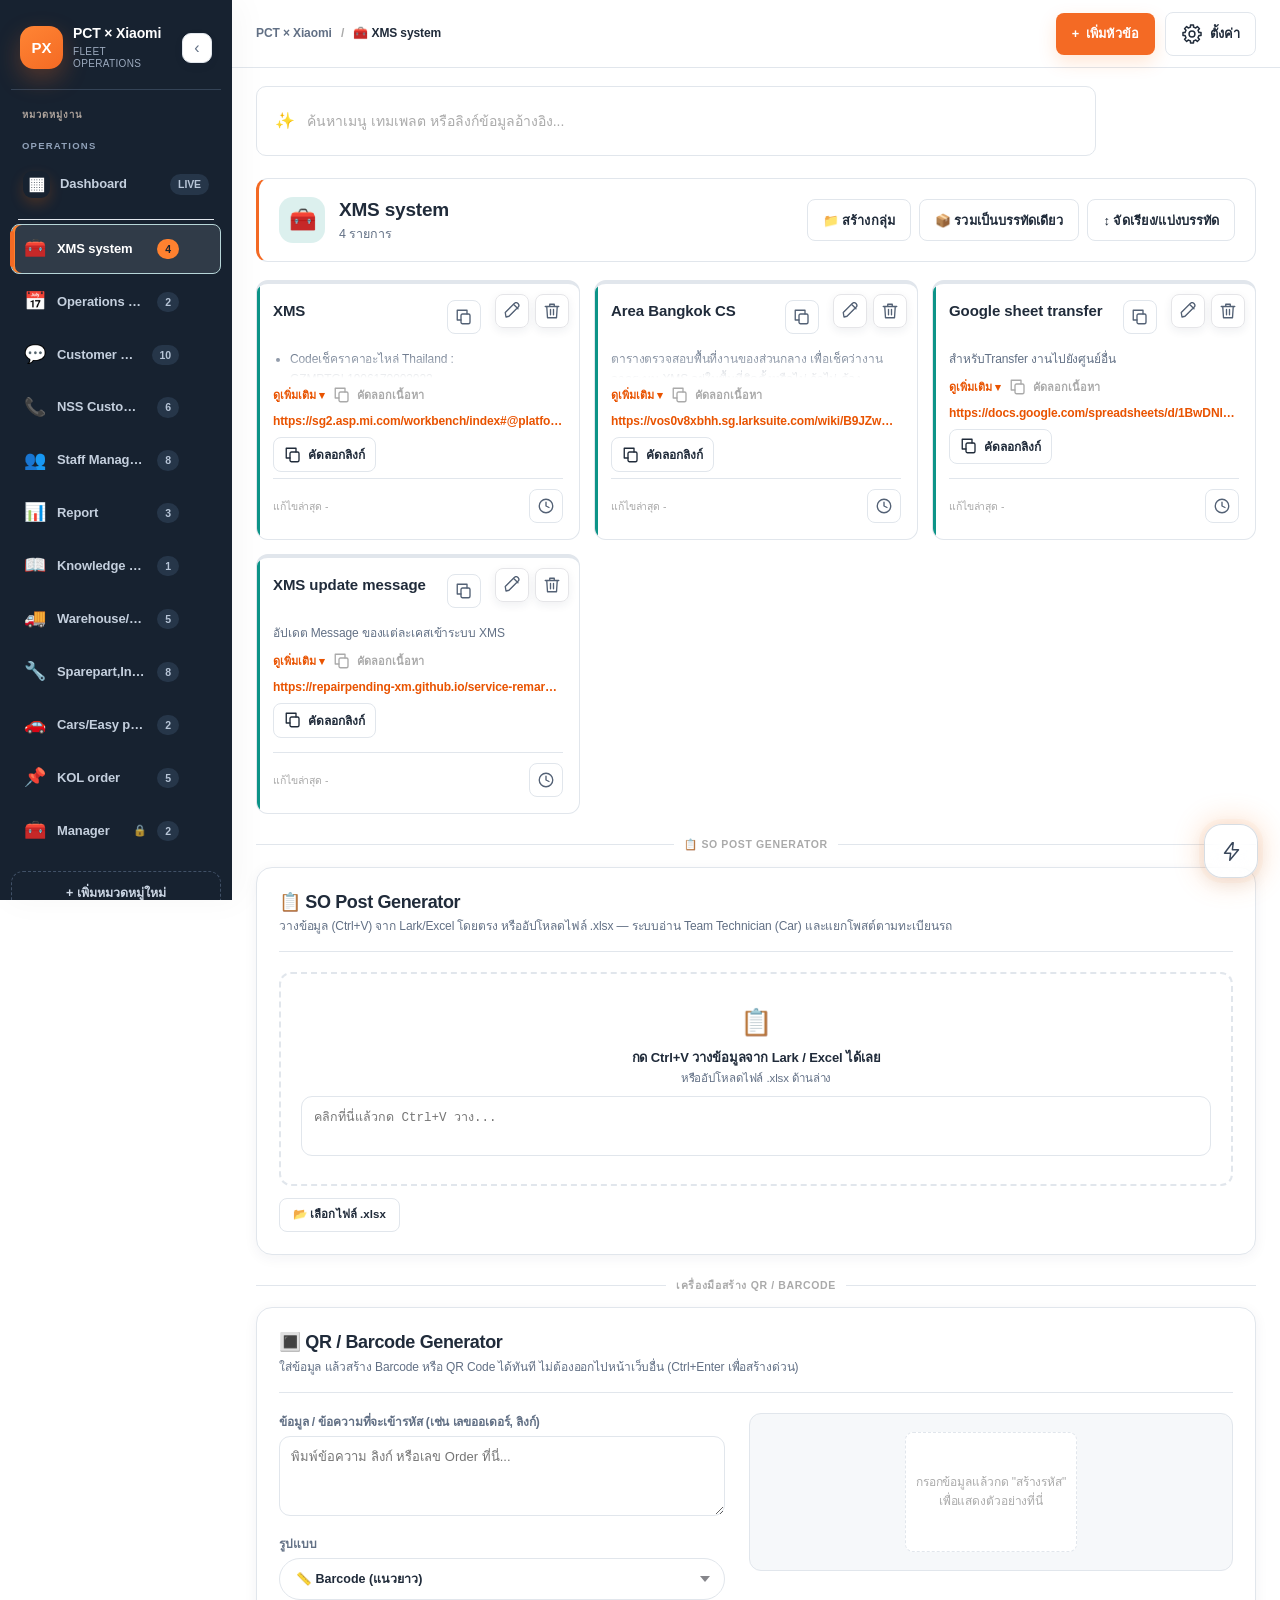
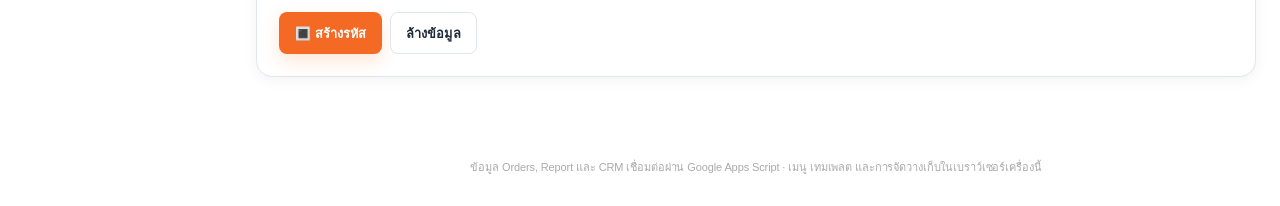
==== index.html @ 9c540cc5 "Reduce Appointment Area map preview size" ====
<!DOCTYPE html>
<html lang="th">
<head>
<meta charset="UTF-8">
<meta name="viewport" content="width=device-width, initial-scale=1.0, viewport-fit=cover">
<title>PCT x Xiaomi Fleet Operations Hub</title>
<link rel="stylesheet" href="data/quick-access.css?v=20261005">
<link rel="stylesheet" href="data/catalog-groups-capacity.css?v=20261012a">
<!-- ===== PWA / Mobile App ===== -->
<meta name="theme-color" content="#FF6900">
<meta name="mobile-web-app-capable" content="yes">
<meta name="apple-mobile-web-app-capable" content="yes">
<meta name="apple-mobile-web-app-status-bar-style" content="black-translucent">
<meta name="apple-mobile-web-app-title" content="PCT Hub">
<link rel="apple-touch-icon" href="data:image/svg+xml,%3Csvg xmlns='http://www.w3.org/2000/svg' viewBox='0 0 180 180'%3E%3Crect width='180' height='180' rx='40' fill='%23FF6900'/%3E%3Ctext x='90' y='118' font-family='Arial,sans-serif' font-size='72' font-weight='800' fill='%23fff' text-anchor='middle'%3EPCT%3C/text%3E%3C/svg%3E">
<link rel="icon" href="data:image/svg+xml,%3Csvg xmlns='http://www.w3.org/2000/svg' viewBox='0 0 64 64'%3E%3Crect width='64' height='64' rx='14' fill='%23FF6900'/%3E%3Ctext x='32' y='42' font-family='Arial,sans-serif' font-size='24' font-weight='800' fill='%23fff' text-anchor='middle'%3EP%3C/text%3E%3C/svg%3E">
<link rel="manifest" href='data:application/manifest+json,{"name":"PCT x Xiaomi Fleet Operations Hub","short_name":"PCT Hub","display":"standalone","start_url":".","background_color":"%23F6F7F9","theme_color":"%23FF6900","icons":[{"src":"data:image/svg+xml,%253Csvg xmlns=%2527http://www.w3.org/2000/svg%2527 viewBox=%25270 0 512 512%2527%253E%253Crect width=%2527512%2527 height=%2527512%2527 rx=%2527110%2527 fill=%2527%2523FF6900%2527/%253E%253Ctext x=%2527256%2527 y=%2527330%2527 font-family=%2527Arial,sans-serif%2527 font-size=%2527200%2527 font-weight=%2527800%2527 fill=%2527%2523fff%2527 text-anchor=%2527middle%2527%253EPCT%253C/text%253E%253C/svg%253E","sizes":"512x512","type":"image/svg+xml","purpose":"any"}]}'>
<!-- Excel parser is loaded only when an Excel file is selected. -->
<style>:root{--bg:#F6F7F9;--panel:#ffffff;--panel2:#F1F2F4;--line:#E5E6EA;--text:#1D1D1F;--muted:#86868B;--muted2:#B0B0B5;--orange:#FF6900;--orange-dark:#E85E00;--orange-tint:#FFF1E6;--navy:#1f2a44}*{box-sizing:border-box}body{margin:0;font-family:-apple-system,"Segoe UI","PingFang SC","Helvetica Neue",Arial,sans-serif;background:var(--bg);color:var(--text)}.app{display:flex;min-height:100vh}.sidebar{width:256px;flex:0 0 256px;background:#fff;border-right:1px solid var(--line);position:fixed;top:0;left:0;height:100vh;overflow-y:auto;padding:20px 14px;z-index:90;transition:left .2s}.sidebar-brand{display:flex;align-items:center;gap:10px;padding:6px 8px 18px;border-bottom:1px solid var(--line);margin-bottom:14px}.sidebar-brand .logo{width:38px;height:38px;border-radius:10px;background:var(--orange);color:#fff;display:flex;align-items:center;justify-content:center;font-weight:800;font-size:15px;flex:0 0 auto}.sidebar-brand .txt{font-weight:700;font-size:14.5px;line-height:1.25;letter-spacing:-.01em}.sidebar-brand .txt small{display:block;font-weight:500;font-size:10.5px;color:var(--muted);margin-top:1px}.sidebar-section-label{font-size:10.5px;font-weight:700;color:var(--muted2);text-transform:uppercase;letter-spacing:.05em;padding:6px 10px;margin-top:4px}.navitem{display:flex;align-items:center;gap:10px;padding:10px 10px;border-radius:10px;cursor:pointer;color:var(--muted);font-size:13.3px;font-weight:600;margin-bottom:2px;position:relative;user-select:none}.navitem .ic{font-size:15px;width:20px;text-align:center;flex:0 0 auto}.navitem .nm{flex:1;overflow:hidden;text-overflow:ellipsis;white-space:nowrap}.navitem .cnt{font-size:10.5px;font-weight:700;color:var(--muted2);background:var(--panel2);border-radius:999px;padding:1px 7px}.navitem:hover{background:var(--panel2)}.navitem.active{background:var(--tint,var(--orange-tint));color:var(--text)}.navitem.active::before{content:'';position:absolute;left:-4px;top:6px;bottom:6px;width:3px;border-radius:3px;background:var(--accent,var(--orange))}.navitem .editTab{opacity:0;width:20px;height:20px;border-radius:6px;display:flex;align-items:center;justify-content:center;font-size:10.5px;background:#fff;border:1px solid var(--line);color:var(--muted);flex:0 0 auto}.navitem:hover .editTab{opacity:1}.navitem{touch-action:pan-y}.navitem.dragging-active{box-shadow:0 10px 22px rgba(0,0,0,.18);background:#fff;cursor:grabbing;z-index:50;touch-action:none}.navitem.drop-above{box-shadow:inset 0 2px 0 0 var(--orange)}.navitem.drop-below{box-shadow:inset 0 -2px 0 0 var(--orange)}.sidebar-addtab{width:100%;margin-top:8px;border:1.5px dashed var(--line);background:transparent;color:var(--orange-dark);font-weight:700;font-size:12.5px;padding:10px;border-radius:10px;cursor:pointer}.sidebar-addtab:hover{border-color:var(--orange);background:var(--orange-tint)}.sidebar-overlay{display:none;position:fixed;inset:0;background:rgba(15,17,21,.45);z-index:85}.sidebar-overlay.show{display:block}.main-col{margin-left:256px;flex:1;min-width:0;display:flex;flex-direction:column}.topbar{background:#fff;border-bottom:1px solid var(--line);position:sticky;top:0;z-index:60;display:flex;align-items:center;gap:10px;padding:12px 24px}.hamburger{display:none;background:var(--panel2);border:1px solid var(--line);width:36px;height:36px;border-radius:10px;font-size:15px;cursor:pointer;color:var(--text);flex:0 0 auto}.breadcrumb{font-size:12.5px;color:var(--muted);font-weight:600;flex:1;min-width:0;overflow:hidden;text-overflow:ellipsis;white-space:nowrap}.breadcrumb b{color:var(--text)}.breadcrumb .sep{color:var(--muted2);margin:0 6px}.btn{cursor:pointer;border:none;border-radius:10px;padding:9px 16px;font-size:12.8px;font-weight:700;color:#fff;background:var(--orange);transition:.15s;white-space:nowrap}.btn:hover{background:var(--orange-dark)}.btn.secondary{background:#fff;color:var(--text);border:1px solid var(--line)}.btn.secondary:hover{background:var(--panel2)}.btn.ghost{background:transparent;color:var(--muted);border:1px solid var(--line)}.btn.small{padding:6px 11px;font-size:11.5px}.askbar-wrap{padding:18px 24px 6px}.askbar{max-width:760px;display:flex;align-items:center;gap:10px;background:#fff;border:1px solid var(--line);border-radius:14px;padding:13px 18px;box-shadow:0 2px 10px rgba(16,24,40,.05)}.askbar .ic{font-size:16px;color:var(--orange)}.askbar input{flex:1;border:none;outline:none;font-size:14px;color:var(--text);background:transparent}.askbar input::placeholder{color:var(--muted2)}.askbar .clearbtn{cursor:pointer;color:var(--muted2);font-size:13px;display:none}.askbar.has-text .clearbtn{display:block}main{padding:14px 24px 40px;max-width:1320px}.page-banner{background:var(--banner-bg,#fff);border:1px solid var(--line);border-radius:14px;padding:18px 20px;margin-bottom:18px;display:flex;align-items:center;justify-content:space-between;gap:14px;flex-wrap:wrap}.page-banner .left{display:flex;align-items:center;gap:14px;min-width:0}.page-banner .badge{width:42px;height:42px;border-radius:11px;background:var(--badge-bg,var(--orange-tint));display:flex;align-items:center;justify-content:center;font-size:20px;flex:0 0 auto}.page-banner h2{font-size:17px;margin:0;font-weight:800;letter-spacing:-.01em}.page-banner .sub{color:var(--muted);font-size:12px;margin-top:2px}.page-banner .right-actions{display:flex;gap:8px;flex-wrap:wrap}.row-block{margin-bottom:16px}.row-label-view{font-size:12px;font-weight:700;color:var(--muted2);text-transform:uppercase;letter-spacing:.03em;margin:0 0 10px;display:flex;align-items:center;gap:8px}.row-label-view .line{flex:1;height:1px;background:var(--line)}.row-edit-bar{display:flex;align-items:center;gap:8px;margin-bottom:8px}.row-edit-bar input[type=text]{flex:1;background:var(--panel2);border:1px dashed var(--line);color:var(--text);padding:7px 12px;border-radius:8px;font-size:12.5px}.row-edit-bar input[type=text]:focus{outline:none;border-color:var(--orange);border-style:solid}.row-flex{display:flex;gap:14px;flex-wrap:wrap;min-height:40px;border-radius:12px;transition:.15s;align-items:flex-start}.row-flex.reorder-on{padding:8px;border:1px dashed transparent}.row-flex.reorder-on:hover{border-color:#d8d8db}.row-empty-hint{flex:1;text-align:center;color:var(--muted);font-size:12px;padding:14px;border:1px dashed var(--line);border-radius:10px}.newrow-zone{margin-top:6px;border:2px dashed var(--line);border-radius:12px;padding:16px;text-align:center;color:var(--muted);font-size:13px;cursor:pointer;font-weight:600}.newrow-zone:hover{border-color:var(--orange);color:var(--orange-dark);background:var(--orange-tint)}.newrow-zone.drag-over{border-color:var(--orange);background:var(--orange-tint)}.card{background:var(--bgc,#fff);border:1px solid var(--line);border-radius:12px;padding:16px;display:flex;flex-direction:column;gap:8px;border-top:3px solid var(--c);position:relative;box-shadow:0 1px 2px rgba(16,24,40,.04);min-width:230px;min-height:180px;transition:box-shadow .15s}.card:hover{box-shadow:0 6px 16px rgba(16,24,40,.09)}.card .tagchip{display:inline-flex;align-items:center;gap:4px;font-size:10.5px;font-weight:700;color:var(--muted);background:var(--panel2);border-radius:999px;padding:2px 8px;width:fit-content}.card h3{margin:0;font-size:14px;font-weight:700;display:flex;align-items:center;gap:6px;overflow-wrap:anywhere;word-break:break-word;letter-spacing:-.005em}.card h3 .titletext{flex:1;min-width:0}.card p{margin:0;color:var(--muted);font-size:12.5px;line-height:1.55;white-space:pre-wrap;overflow-wrap:anywhere;word-break:break-word}.card ul.bullets{margin:0;padding-left:17px;color:var(--muted);font-size:12.3px;line-height:1.55;overflow-wrap:anywhere;word-break:break-word}.card ul.bullets li{margin-bottom:2px}.card .row{display:flex;gap:8px;flex-wrap:wrap;max-width:100%;align-items:center}.card a.link{font-size:12px;color:var(--orange-dark);text-decoration:none;word-break:break-all;overflow-wrap:anywhere;font-weight:600;max-width:100%;display:inline-block}.card .actions{position:absolute;top:10px;right:10px;display:flex;gap:6px;opacity:0;transition:.15s;z-index:2}.card:hover .actions{opacity:1}.iconbtn{background:var(--panel2);border:1px solid var(--line);color:var(--muted);width:25px;height:25px;border-radius:7px;cursor:pointer;font-size:11.5px;line-height:1;display:flex;align-items:center;justify-content:center}.iconbtn:hover{color:#fff;background:var(--orange);border-color:var(--orange)}.inlinecopy{background:transparent;border:none;color:var(--muted2);font-size:12px;cursor:pointer;padding:0 2px;flex:0 0 auto;line-height:1}.inlinecopy:hover{color:var(--orange-dark)}.cred{font-size:11px;background:#FFF8F0;color:#9a5300;border:1px dashed #f0c79a;border-radius:7px;padding:5px 8px;overflow-wrap:anywhere;word-break:break-word;display:flex;align-items:center;gap:6px}.cred .credtext{flex:1;min-width:0}.copybtn{font-size:10.5px;padding:6px 11px;max-width:100%;overflow:hidden;text-overflow:ellipsis}.desc-wrap{position:relative;max-height:80px;overflow:hidden;transition:max-height .2s}.desc-wrap.expanded{max-height:none}.desc-fade{position:absolute;left:0;right:0;bottom:0;height:26px;background:linear-gradient(to bottom,rgba(255,255,255,0),var(--bgc,#fff));pointer-events:none;display:none}.desc-wrap.has-overflow .desc-fade{display:block}.desc-wrap.expanded .desc-fade{display:none}.desc-tools{display:flex;align-items:center;gap:10px}.expandbtn{background:transparent;border:none;color:var(--orange-dark);font-size:11px;font-weight:700;cursor:pointer;padding:2px 0;display:none}.desc-wrap.has-overflow ~ .desc-tools .expandbtn{display:inline-block}.copy-sm{background:transparent;border:none;color:var(--muted2);font-size:11px;font-weight:600;cursor:pointer;padding:2px 0}.copy-sm:hover{color:var(--orange-dark)}.card-footer{margin-top:auto;display:flex;align-items:center;justify-content:space-between;gap:6px;padding-top:6px;border-top:1px solid var(--line)}.editor-tag{font-size:10.5px;color:var(--muted2);overflow:hidden;text-overflow:ellipsis;white-space:nowrap}.historybtn{background:transparent;border:none;color:var(--muted2);font-size:13px;cursor:pointer;flex:0 0 auto}.historybtn:hover{color:var(--orange-dark)}.empty{color:var(--muted);font-size:13px;padding:60px 20px;text-align:center}.card.dragging{opacity:.35}.card.drag-over{outline:2px dashed var(--orange);outline-offset:2px}.draghandle{cursor:grab;background:var(--panel2);border:1px solid var(--line);color:var(--muted);width:25px;height:25px;border-radius:7px;display:flex;align-items:center;justify-content:center;font-size:12px}.reorder-toggle.on{background:var(--orange);color:#fff;border-color:transparent}.rowDelBtn{background:#fff;border:1px solid var(--line);color:#c0392b;border-radius:7px;width:26px;height:26px;font-size:11px;cursor:pointer;flex:0 0 auto}.rowDelBtn:disabled{opacity:.35;cursor:not-allowed}.search-result-tag{font-size:10.5px;font-weight:700;color:var(--orange-dark);background:var(--orange-tint);border-radius:999px;padding:2px 8px;width:fit-content}.overlay{position:fixed;inset:0;background:rgba(15,17,21,0.5);display:none;align-items:center;justify-content:center;z-index:100;padding:16px}.overlay.show{display:flex}.modal{background:#fff;border-radius:16px;padding:22px;width:100%;max-width:480px;max-height:88vh;overflow:auto}.modal.wide{max-width:560px}.modal h3{margin:0 0 14px;font-size:16px}.field{margin-bottom:13px}.field label{display:block;font-size:12px;color:var(--muted);margin-bottom:5px;font-weight:600}.field .hint{font-size:11px;color:#9a9aa0;margin-top:4px}.field input[type=text],.field select,.field textarea{width:100%;background:var(--panel2);border:1px solid var(--line);color:var(--text);padding:9px 11px;border-radius:8px;font-size:13px;font-family:inherit}.field input[type=text]:focus,.field select:focus,.field textarea:focus{outline:none;border-color:var(--orange)}.field textarea{min-height:90px;resize:vertical}.colorrow{display:flex;gap:10px;align-items:center}.colorrow input[type=color]{width:44px;height:36px;border:1px solid var(--line);border-radius:8px;padding:2px;background:#fff;cursor:pointer}.swatches{display:flex;gap:6px;flex-wrap:wrap}.swatch{width:21px;height:21px;border-radius:50%;cursor:pointer;border:2px solid transparent}.swatch.sel{border-color:#1c1c1e}.iconpicker{display:flex;gap:6px;flex-wrap:wrap}.iconopt{width:32px;height:32px;border-radius:8px;background:var(--panel2);border:1.5px solid var(--line);display:flex;align-items:center;justify-content:center;font-size:15px;cursor:pointer}.iconopt.sel{border-color:var(--orange);background:var(--orange-tint)}.modal-actions{display:flex;justify-content:space-between;gap:8px;margin-top:16px}.modal-actions .right{display:flex;gap:8px}.toast{position:fixed;bottom:20px;left:50%;transform:translateX(-50%);background:var(--navy);border:1px solid #2a3650;color:#fff;padding:10px 18px;border-radius:10px;font-size:13px;opacity:0;transition:.25s;z-index:200;max-width:90vw;text-align:center}.toast.show{opacity:1}.loading{color:var(--muted);text-align:center;padding:80px;font-size:14px}footer{text-align:center;color:var(--muted2);font-size:11px;padding:20px 24px 30px}.history-list{display:flex;flex-direction:column;gap:10px}.history-item{border:1px solid var(--line);border-radius:10px;padding:10px 12px}.history-item .hrow{display:flex;justify-content:space-between;gap:8px;font-size:11.5px;color:var(--muted2);margin-bottom:4px}.history-item .hname{font-weight:700;color:var(--text)}.history-item .hsummary{font-size:12.5px;color:var(--muted)}.help-steps{display:flex;flex-direction:column;gap:10px}.help-steps .step{display:flex;gap:10px;align-items:flex-start}.help-steps .num{width:22px;height:22px;border-radius:50%;background:var(--orange-tint);color:var(--orange-dark);font-weight:800;font-size:11.5px;display:flex;align-items:center;justify-content:center;flex:0 0 auto}.help-steps p{margin:0;font-size:13px;color:var(--text);line-height:1.5}.crm-panel{background:#fff;border:1px solid var(--line);border-radius:14px;padding:20px;margin-bottom:18px;box-shadow:0 1px 3px rgba(16,24,40,.05)}.crm-panel-head{display:flex;align-items:center;justify-content:space-between;gap:10px;margin-bottom:16px;flex-wrap:wrap}.crm-panel-head h3{margin:0;font-size:16px;font-weight:800;display:flex;align-items:center;gap:8px}.crm-panel-head .crm-sub{font-size:11.5px;color:var(--muted);margin-top:2px}.crm-controlbar{background:var(--panel2);border:1px solid var(--line);border-radius:14px;padding:16px 18px;margin-bottom:16px}.crm-controlbar .crm-toprow{margin-bottom:0}.crm-controlbar .crm-toprow + .crm-toprow{margin-top:14px;padding-top:14px;border-top:1px dashed var(--line)}.crm-toprow{display:flex;gap:14px;flex-wrap:wrap;margin-bottom:14px;align-items:flex-end}.crm-toprow .field{flex:1;min-width:160px;margin-bottom:0}.crm-toprow .field label{display:block;font-size:11px;color:var(--muted);margin-bottom:6px;font-weight:700;text-transform:uppercase;letter-spacing:.03em}.crm-status-pill{display:flex;gap:7px;flex-wrap:wrap;background:#fff;border:1px solid var(--line);border-radius:999px;padding:4px}.crm-status-pill button{flex:1;border:none;background:transparent;border-radius:999px;padding:9px 14px;font-size:12px;font-weight:700;cursor:pointer;color:var(--muted);white-space:nowrap;transition:.15s}.crm-status-pill button:hover{background:var(--panel2);color:var(--text)}.crm-status-pill button.sel-confirm{background:#16a34a;color:#fff;box-shadow:0 2px 6px rgba(22,163,74,.35)}.crm-status-pill button.sel-noanswer{background:#ef4444;color:#fff;box-shadow:0 2px 6px rgba(239,68,68,.35)}.crm-status-pill button.sel-pending{background:#d97706;color:#fff;box-shadow:0 2px 6px rgba(217,119,6,.35)}.crm-status-pill button.sel-cancel{background:#52525b;color:#fff;box-shadow:0 2px 6px rgba(82,82,91,.35)}.crm-status-pill button.sel-transfer{background:#0ea5e9;color:#fff;box-shadow:0 2px 6px rgba(14,165,233,.35)}.crm-status-pill.pt-pill{padding:4px}.crm-status-pill.pt-pill button{padding:11px 14px;font-size:13px}.crm-controlbar input[type=date],.crm-controlbar input[type=text],.crm-controlbar select{background:#fff}.crm-controlbar .crm-status-pill{background:#fff}.crm-panel-head{border-bottom:1px solid var(--line);padding-bottom:14px}.crm-dropdown-btn{appearance:none;-webkit-appearance:none;-moz-appearance:none;background:#fff url('data:image/svg+xml;utf8,<svg xmlns="http://www.w3.org/2000/svg" width="10" height="6" viewBox="0 0 10 6"><path d="M0 0L5 6L10 0Z" fill="%2386868B"/></svg>') no-repeat right 14px center !important;border:1.5px solid var(--line) !important;border-radius:999px !important;padding:10px 36px 10px 16px !important;font-weight:700 !important;font-size:12.5px !important;color:var(--text) !important;cursor:pointer}.crm-dropdown-btn:hover{border-color:var(--orange) !important}.crm-dropdown-btn:focus{outline:none;border-color:var(--orange) !important}.crm-reset-btn{background:#fff;border:1.5px solid var(--orange);color:var(--orange-dark);font-weight:800;border-radius:9px;padding:9px 16px;font-size:12.5px;cursor:pointer;white-space:nowrap}.crm-reset-btn:hover{background:var(--orange-tint)}.crm-mode-toggle{display:flex;gap:6px;margin:12px 0 16px;background:var(--panel2);border:1px solid var(--line);border-radius:10px;padding:5px}.crm-mode-btn{flex:1;border:none;background:transparent;border-radius:7px;padding:9px 10px;font-size:12.5px;font-weight:700;cursor:pointer;color:var(--muted)}.crm-mode-btn.active{background:var(--orange);color:#fff}.patch-paste-zone{margin-bottom:14px}.patch-paste-zone textarea{width:100%;min-height:160px;background:var(--panel2);border:1px solid var(--line);border-radius:10px;padding:12px 14px;font-size:12.5px;font-family:ui-monospace,monospace;line-height:1.6;resize:vertical}.patch-paste-zone textarea:focus{outline:none;border-color:var(--orange)}.patch-fields-grid{display:grid;grid-template-columns:1fr 1fr;gap:10px;margin-bottom:14px}@media(max-width:720px){.patch-fields-grid{grid-template-columns:1fr}}.patch-field label{font-size:10.5px;font-weight:800;color:var(--muted2);text-transform:uppercase;letter-spacing:.04em;margin-bottom:5px;display:block}.patch-field input,.patch-field textarea{width:100%;background:var(--panel2);border:1px solid var(--line);border-radius:8px;padding:9px 11px;font-size:13px}.patch-field input:focus,.patch-field textarea:focus{outline:none;border-color:var(--orange)}.patch-field.missing input,.patch-field.missing textarea{border-color:#f59e0b;background:#fffbeb}.patch-q-item{background:#fff;border:1px solid var(--line);border-radius:10px;padding:12px 14px;margin-bottom:8px}.patch-q-item.missing{border-color:#f59e0b;background:#fffbeb}.patch-q-text{font-size:12.5px;font-weight:700;color:var(--text);margin-bottom:7px;line-height:1.5}.patch-q-item textarea{width:100%;min-height:52px;background:var(--panel2);border:1px solid var(--line);border-radius:8px;padding:8px 10px;font-size:12.5px;resize:vertical}.patch-q-item textarea:focus{outline:none;border-color:var(--orange)}.patch-missing-tag{display:inline-block;font-size:10px;font-weight:800;color:#b45309;background:#fef3c7;padding:2px 8px;border-radius:999px;margin-left:6px;vertical-align:middle}.patch-summary{display:flex;align-items:center;gap:10px;background:var(--orange-tint);border:1px solid var(--orange);border-radius:10px;padding:11px 14px;margin-bottom:14px;font-size:12.5px;color:var(--orange-dark);font-weight:700}.crm-subfields{border-left:2px solid var(--line);padding-left:10px;margin:6px 0 12px;display:grid;gap:8px}.crm-subfields label{font-size:11px;color:var(--muted);font-weight:600;margin-bottom:3px;display:block}.crm-subfields input{width:100%;background:var(--panel2);border:1px solid var(--line);border-radius:7px;padding:7px 9px;font-size:12.5px}.crm-grid{display:grid;grid-template-columns:1fr 1fr;gap:12px;margin-bottom:12px}.crm-grid .full{grid-column:1/-1}.crm-grid label{display:block;font-size:11.5px;color:var(--muted);margin-bottom:4px;font-weight:600}.crm-grid input[type=text],.crm-grid input[type=date],.crm-grid input[type=time],.crm-grid input[type=number],.crm-grid select,.crm-grid textarea{width:100%;background:var(--panel2);border:1px solid var(--line);color:var(--text);padding:9px 11px;border-radius:8px;font-size:13px;font-family:inherit}.crm-grid input:focus,.crm-grid select:focus,.crm-grid textarea:focus{outline:none;border-color:var(--orange)}.crm-addr-row{display:grid;grid-template-columns:1fr 110px;gap:10px}@media (max-width:720px){.crm-grid{grid-template-columns:1fr}.crm-addr-row{grid-template-columns:1fr}}.crm-extra-toggle{font-size:12px;font-weight:700;color:var(--orange-dark);background:none;border:none;cursor:pointer;padding:4px 0;margin-bottom:8px}.crm-survey{border:1px dashed var(--line);border-radius:10px;padding:14px;margin-bottom:14px}.crm-survey-item{margin-bottom:12px}.crm-survey-item .qtext{font-size:12.5px;font-weight:600;color:var(--text);margin-bottom:5px;line-height:1.5}.crm-survey-item textarea{width:100%;min-height:46px;background:var(--panel2);border:1px solid var(--line);border-radius:8px;padding:8px 10px;font-size:12.5px;font-family:inherit;resize:vertical}.crm-survey-item textarea:focus{outline:none;border-color:var(--orange)}.crm-o-preview{background:#fafafa;border:1px solid var(--line);border-radius:10px;padding:12px;font-size:11.5px;color:var(--muted);white-space:pre-wrap;max-height:160px;overflow:auto;line-height:1.6;font-family:ui-monospace,monospace}.crm-actions-row{display:flex;gap:8px;flex-wrap:wrap;margin-top:14px}.crm-section-title{font-size:10.5px;font-weight:800;color:var(--muted2);text-transform:uppercase;letter-spacing:.07em;margin:20px 0 10px;display:flex;align-items:center;gap:10px}.crm-section-title::after{content:'';flex:1;height:1px;background:var(--line)}.crm-line-box{background:#EAFBEF;border:1px dashed #9fd9b3;border-radius:10px;padding:12px;font-size:12.5px;color:#1c1c1e;white-space:pre-wrap;line-height:1.6;max-height:220px;overflow:auto;margin-bottom:10px}.crm-sheet-box{background:var(--panel2);border:1px solid var(--line);border-radius:10px;padding:14px;margin-top:6px}.crm-sheet-box .row2{display:grid;grid-template-columns:1fr 1fr 1fr;gap:10px;margin-bottom:10px}@media (max-width:720px){.crm-sheet-box .row2{grid-template-columns:1fr}}.crm-signin-status{font-size:12px;color:var(--muted);display:flex;align-items:center;gap:8px;margin-bottom:10px}.crm-signin-status .dot{width:8px;height:8px;border-radius:50%;background:#ccc}.crm-signin-status.online .dot{background:#16a34a}.crm-divider{display:flex;align-items:center;gap:10px;margin:22px 0 14px;color:var(--muted2);font-size:10.5px;font-weight:800;text-transform:uppercase;letter-spacing:.06em}.crm-divider .line{flex:1;height:1px;background:var(--line)}.case-table-wrap{overflow-x:auto;border:1px solid var(--line);border-radius:12px}table.case-table{width:100%;border-collapse:collapse;font-size:12.5px}table.case-table thead{background:var(--navy)}table.case-table th{text-align:left;padding:11px 12px;color:rgba(255,255,255,.8);font-weight:700;font-size:10.5px;text-transform:uppercase;letter-spacing:.05em;white-space:nowrap;border:none}table.case-table td{padding:10px 12px;border-bottom:1px solid var(--line);vertical-align:middle}table.case-table tbody tr:last-child td{border-bottom:none}table.case-table tbody tr:nth-child(even) td{background:#fafbfc}table.case-table tbody tr:hover td{background:var(--orange-tint)}.case-badge{display:inline-flex;align-items:center;padding:3px 10px;border-radius:999px;font-size:10.5px;font-weight:700;white-space:nowrap}.case-badge.confirm{background:#dcfce7;color:#15803d}.case-badge.reschedule{background:#ffedd5;color:#c2410c}.case-badge.no_answer{background:#fce7f3;color:#be185d}.case-badge.pending,.case-badge.waiting_confirm_date{background:#fef3c7;color:#92600a}.case-badge.cancel{background:#f1f5f9;color:#475569}.case-badge.transfer_case{background:#dbeafe;color:#1d4ed8}.case-actions-cell{display:flex;gap:4px}.qr-panel-body{display:flex;gap:24px;flex-wrap:wrap;align-items:flex-start}.qr-form{flex:1;min-width:240px}.qr-form .field{margin-bottom:12px}.qr-row2{display:flex;gap:10px}.qr-row2 .field{flex:1}.qr-preview{flex:1;min-width:240px;display:flex;flex-direction:column;align-items:center;gap:10px;background:var(--panel2);border:1px solid var(--line);border-radius:12px;padding:18px}.qr-preview .qr-img-long{width:100%;max-width:420px;height:auto;border-radius:8px;background:#fff;padding:14px}.qr-preview .qr-img-square{width:220px;height:220px;border-radius:8px;background:#fff;padding:10px}.qr-preview .qr-placeholder{width:100%;max-width:420px;height:120px;border-radius:8px;background:#fff;border:1px dashed var(--line);display:flex;align-items:center;justify-content:center;color:var(--muted2);font-size:12px;text-align:center;padding:10px}.qr-actions{display:flex;gap:8px;flex-wrap:wrap}.rpt-stats-grid{display:grid;grid-template-columns:repeat(5,1fr);gap:12px;margin-bottom:20px}@media (max-width:900px){.rpt-stats-grid{grid-template-columns:repeat(2,1fr)}}.rpt-stat-card{background:#fff;border:1px solid var(--line);border-radius:12px;padding:18px 16px 14px;position:relative;overflow:hidden;box-shadow:0 1px 3px rgba(16,24,40,.06)}.rpt-stat-card::before{content:'';position:absolute;left:0;top:0;bottom:0;width:4px;background:var(--orange);border-radius:12px 0 0 12px}.rpt-stat-card .num{font-size:30px;font-weight:800;color:var(--text);letter-spacing:-.03em;line-height:1}.rpt-stat-card .lbl{font-size:10.5px;font-weight:700;color:var(--muted);margin-top:6px;text-transform:uppercase;letter-spacing:.04em}.rpt-breakdown{display:grid;grid-template-columns:1fr 1fr;gap:14px;margin-bottom:20px}@media (max-width:900px){.rpt-breakdown{grid-template-columns:1fr}}.rpt-bd-box{background:#fff;border:1px solid var(--line);border-radius:12px;padding:18px;box-shadow:0 1px 3px rgba(16,24,40,.06)}.rpt-bd-box h4{font-size:10.5px;font-weight:800;color:var(--muted2);text-transform:uppercase;letter-spacing:.06em;margin:0 0 14px;padding-bottom:10px;border-bottom:1px solid var(--line)}.rpt-bar-row{display:flex;align-items:center;gap:10px;margin-bottom:10px}.rpt-bar-row .lbl{flex:0 0 148px;font-size:12.5px;font-weight:600;color:var(--text);overflow:hidden;text-overflow:ellipsis;white-space:nowrap}.rpt-bar-track{flex:1;height:7px;background:var(--panel2);border-radius:999px;overflow:hidden}.rpt-bar-fill{height:100%;background:var(--orange);border-radius:999px}.rpt-bar-row .cnt{flex:0 0 28px;text-align:right;font-size:13px;font-weight:800;color:var(--text)}.rpt-daterange{display:flex;gap:10px;align-items:flex-end;margin-bottom:18px;background:#fff;border:1px solid var(--line);border-radius:12px;padding:14px 16px;flex-wrap:wrap}.rpt-daterange .field{margin-bottom:0}.rpt-daterange input[type=date]{background:var(--panel2);border:1px solid var(--line);border-radius:8px;padding:9px 12px;font-size:13px}.der-grid{display:grid;grid-template-columns:repeat(3,1fr);gap:12px;margin-bottom:14px}@media (max-width:720px){.der-grid{grid-template-columns:1fr 1fr}}.der-grid .field label{font-size:10.5px;font-weight:800;color:var(--muted2);text-transform:uppercase;letter-spacing:.04em;margin-bottom:5px;display:block}.der-grid input[type=number],.der-grid input[type=text]{width:100%;background:var(--panel2);border:1px solid var(--line);border-radius:8px;padding:9px 11px;font-size:15px;font-weight:800;color:var(--text)}.der-grid input[type=number]:focus,.der-grid input[type=text]:focus{outline:none;border-color:var(--orange)}.der-preview{background:#fff;border:1px solid var(--line);border-left:4px solid var(--orange);border-radius:8px;padding:18px 20px;font-size:13px;white-space:pre-wrap;line-height:1.9;font-family:"Segoe UI","PingFang SC",sans-serif;margin-bottom:12px;color:var(--text);box-shadow:0 1px 4px rgba(16,24,40,.05)}.der-trend{display:flex;gap:8px;align-items:flex-end;height:100px;margin-top:6px}.der-trend-col{flex:1;display:flex;flex-direction:column;align-items:center;gap:4px;justify-content:flex-end;height:100%}.der-trend-bar{width:100%;border-radius:4px 4px 0 0;background:var(--orange);min-height:2px}.der-trend-bar.wm{background:#0ea5e9}.der-trend-lbl{font-size:9.5px;color:var(--muted2);font-weight:600}.der-trend-legend{display:flex;gap:16px;font-size:10.5px;font-weight:700;color:var(--muted);margin-bottom:10px;text-transform:uppercase;letter-spacing:.04em}.der-trend-legend span{display:flex;align-items:center;gap:6px}.der-trend-legend .dot{width:10px;height:10px;border-radius:3px}@media (max-width:880px){.att-stats-grid{grid-template-columns:repeat(3,1fr)}}.att-stat-card{background:#fff;border:1px solid var(--line);border-radius:12px;padding:16px 14px 14px;position:relative;overflow:hidden;box-shadow:0 1px 3px rgba(16,24,40,.06)}.att-stat-card::before{content:'';position:absolute;left:0;top:0;bottom:0;width:4px;border-radius:12px 0 0 12px;background:#e5e7eb}.att-stat-card.work::before{background:#16a34a}.att-stat-card.late::before{background:#ef4444}.att-stat-card.mc::before{background:#d97706}.att-stat-card.ul::before{background:var(--orange)}.att-stat-card.al::before{background:#0ea5e9}.att-stat-card.rate::before{background:var(--orange)}.att-stat-card .num{font-size:26px;font-weight:800;color:var(--text);letter-spacing:-.02em;line-height:1}.att-stat-card .lbl{font-size:10.5px;font-weight:700;color:var(--muted2);margin-top:6px;text-transform:uppercase;letter-spacing:.04em}.att-group-list{font-size:12px;color:var(--muted);margin-top:4px;line-height:1.6}.so-panel-wrap{--tc:#FF6900}.so-paste-zone{border:2px dashed var(--line);border-radius:12px;background:#fff;padding:28px 20px;text-align:center;cursor:pointer;transition:.15s;margin-bottom:12px}.so-paste-zone:hover,.so-paste-zone.drag{border-color:var(--orange);background:var(--orange-tint)}.so-paste-zone .so-iz{font-size:26px;margin-bottom:6px}.so-paste-zone .so-lbl{font-size:13px;font-weight:700;color:var(--text)}.so-paste-zone .so-hint{font-size:11.5px;color:var(--muted);margin-top:2px}textarea#so_paste-input{width:100%;min-height:60px;background:var(--panel2);border:1px solid var(--line);border-radius:8px;padding:10px 12px;font-size:12.5px;resize:none;margin-top:8px;display:block}textarea#so_paste-input:focus{outline:none;border-color:var(--orange)}.so-parse-status.error{font-size:12px;color:#c0392b;margin-top:6px}.so-hd-row{display:flex;align-items:center;justify-content:space-between;margin-bottom:10px;flex-wrap:wrap;gap:8px}.so-hd-sub{font-size:12px;color:var(--muted)}input#so_search-i{width:100%;background:var(--panel2);border:1px solid var(--line);border-radius:8px;padding:9px 12px;font-size:13px;margin-bottom:10px}input#so_search-i:focus{outline:none;border-color:var(--orange)}.so-fbar{display:flex;gap:6px;flex-wrap:wrap;margin-bottom:10px}.so-fbar .pill{border:1.5px solid var(--line);background:#fff;border-radius:999px;padding:6px 14px;font-size:12px;font-weight:700;cursor:pointer;color:var(--muted)}.so-fbar .pill.on{background:var(--orange);border-color:var(--orange);color:#fff}.so-copy-all-w{display:none;margin-bottom:10px}.so-copy-all-w.show{display:flex}#so_btn-ca{background:var(--navy);color:#fff;border:none;border-radius:8px;padding:10px 18px;font-size:13px;font-weight:700;cursor:pointer;width:100%;display:flex;align-items:center;justify-content:center;gap:7px}#so_btn-ca:hover{opacity:.9}#so_btn-ca.ok{background:#16a34a}.so-cards{display:grid;grid-template-columns:repeat(auto-fill,minmax(280px,1fr));gap:12px}.so-card{background:#fff;border:1px solid var(--line);border-radius:12px;overflow:hidden;box-shadow:0 1px 3px rgba(16,24,40,.05)}.so-card-hd{padding:12px 14px 8px;border-bottom:1px solid var(--line)}.so-card-badges{display:flex;align-items:center;gap:5px;flex-wrap:wrap;margin-bottom:5px}.so-card-bl{display:flex;gap:5px;flex-wrap:wrap;flex:1}.badge{display:inline-flex;align-items:center;padding:2px 9px;border-radius:999px;font-size:10.5px;font-weight:700}.b-c1{background:#dbeafe;color:#1d4ed8}.b-c2{background:#fef3c7;color:#92600a}.b-c3{background:#fce7f3;color:#be185d}.b-vip{background:#fef3c7;color:#92600a}.b-so{font-size:10.5px;font-weight:700;color:var(--muted2)}.so-card-name{font-size:13px;font-weight:700;color:var(--text)}.so-card-meta{font-size:11.5px;color:var(--muted);margin-top:2px}.so-card-body{padding:8px 14px 0}.card-ta{width:100%;min-height:80px;border:1px solid var(--line);border-radius:8px;padding:8px 10px;font-size:12px;font-family:inherit;resize:vertical;background:var(--panel2);line-height:1.6}.card-ta.mod{border-color:var(--orange)}.card-ta:focus{outline:none;border-color:var(--orange)}.mod-tag{font-size:10.5px;color:var(--orange-dark);font-weight:700;display:none;margin-top:3px}.mod-tag.show{display:block}.card-act{display:flex;align-items:center;justify-content:flex-end;gap:6px;padding:8px 14px 12px}.btn-cp{background:var(--orange);color:#fff;border:none;border-radius:8px;padding:7px 14px;font-size:12px;font-weight:700;cursor:pointer;display:flex;align-items:center;gap:5px}.btn-cp.ok{background:#16a34a}.btn-rst{background:none;border:1px solid var(--line);border-radius:8px;padding:7px 10px;font-size:12px;cursor:pointer;color:var(--muted);display:none}.btn-rst.show{display:block}.crm-preset-bar{display:flex;gap:6px;flex-wrap:wrap;margin-bottom:10px}.survey-yesno-group{display:flex;gap:8px;align-items:center;flex-wrap:wrap;margin-top:5px}.survey-yn-btn{border:1.5px solid var(--line);background:#fff;border-radius:8px;padding:8px 18px;font-size:13px;font-weight:700;cursor:pointer;transition:.12s;color:var(--muted)}.survey-yn-btn:hover{border-color:var(--orange);background:var(--orange-tint)}.survey-yn-btn.yn-active.yn-yes{background:#dcfce7;border-color:#16a34a;color:#15803d}.survey-yn-btn.yn-active.yn-no{background:#fce7f3;border-color:#ef4444;color:#c0392b}.survey-yn-note{font-size:11.5px;color:var(--muted);font-style:italic}.survey-short-input{width:180px;background:var(--panel2);border:1px solid var(--line);border-radius:8px;padding:8px 10px;font-size:13px}.survey-short-input:focus{outline:none;border-color:var(--orange)}.bulk-toolbar{display:flex;align-items:center;gap:10px;flex-wrap:wrap;padding:10px 14px;background:var(--panel2);border:1px solid var(--line);border-radius:10px 10px 0 0;border-bottom:none}.bulk-selectall{display:flex;align-items:center;gap:6px;font-size:12.5px;font-weight:700;cursor:pointer}tr.row-selected td{background:#fff8f0 !important}.case-table-wrap{border-radius:0 0 12px 12px;border-top:none}@media (max-width:880px){.sidebar{left:-260px}.sidebar.open{left:0;box-shadow:0 0 30px rgba(0,0,0,.25)}.main-col{margin-left:0}.hamburger{display:flex;align-items:center;justify-content:center}main{padding:14px 16px calc(78px + env(safe-area-inset-bottom))}.card{min-width:0}.topbar .btn span.lbl{display:none}.btn{padding:11px 16px;font-size:13.5px}.iconbtn{width:38px;height:38px;font-size:15px}input,select,textarea{font-size:16px !important}.crm-dropdown-btn{padding:11px 12px}.mnav{display:flex}}.mnav{display:none;position:fixed;bottom:0;left:0;right:0;z-index:500;background:#fff;border-top:1px solid var(--line);padding:6px 4px calc(6px + env(safe-area-inset-bottom));justify-content:space-around;box-shadow:0 -2px 12px rgba(16,24,40,.08)}.mnav-btn{flex:1;max-width:88px;display:flex;flex-direction:column;align-items:center;gap:2px;background:none;border:none;cursor:pointer;padding:5px 2px;border-radius:10px;color:var(--muted2)}.mnav-btn .ic{font-size:20px;line-height:1}.mnav-btn .lb{font-size:9.5px;font-weight:700;letter-spacing:.01em}.mnav-btn.on{color:var(--orange)}.mnav-btn.on .ic{transform:scale(1.08)}.mnav-btn:active{background:var(--orange-tint)}.kb-home{padding:2px 0 8px}.kb-home-title{font-size:16px;font-weight:800;margin-bottom:3px}.kb-home-sub{font-size:12.5px;color:var(--muted);margin-bottom:16px}.kb-pcards{display:grid;grid-template-columns:repeat(3,1fr);gap:12px}@media(max-width:720px){.kb-pcards{grid-template-columns:1fr}}.kb-pcard{background:#fff;border:1px solid var(--line);border-radius:12px;padding:18px 16px;cursor:pointer;transition:.15s;position:relative;overflow:hidden;box-shadow:0 1px 3px rgba(16,24,40,.05)}.kb-pcard::before{content:'';position:absolute;top:0;left:0;right:0;height:3px;background:var(--kb-cc)}.kb-pcard:hover{box-shadow:0 4px 14px rgba(16,24,40,.1);transform:translateY(-2px)}.kb-pci{font-size:26px;margin-bottom:6px}.kb-pcl{font-size:14.5px;font-weight:800;color:var(--text)}.kb-pcs{font-size:11.5px;color:var(--muted);margin-top:2px}.kb-pcm{display:flex;gap:6px;flex-wrap:wrap;margin-top:9px}.kb-pcchip{font-size:10px;font-weight:700;padding:2px 8px;border-radius:999px;background:var(--panel2);color:var(--muted)}.kb-pcr{font-size:19px;color:var(--muted2);text-align:right;margin-top:6px}.kb-page{display:none}.kb-page.show{display:block}.kb-ph{display:flex;align-items:center;gap:12px;margin-bottom:12px}.kb-back{background:none;border:1px solid var(--line);border-radius:8px;padding:7px 12px;font-size:12px;font-weight:700;cursor:pointer;color:var(--muted)}.kb-back:hover{border-color:var(--orange);color:var(--orange)}.kb-phi{font-size:24px}.kb-phtx{font-size:15px;font-weight:800}.kb-phsx{font-size:11.5px;color:var(--muted);margin-top:1px}.kb-sticky{position:sticky;top:0;z-index:20;background:var(--bg,#f6f7f9);padding-top:2px;padding-bottom:4px;margin:0 -2px}.kb-tabbar{display:flex;gap:5px;background:#fff;border:1px solid var(--line);border-radius:10px;padding:5px;margin-bottom:6px}.kb-tab{flex:1;border:none;background:transparent;border-radius:7px;padding:9px 8px;font-size:12.5px;font-weight:700;cursor:pointer;color:var(--muted)}.kb-tab.on{background:var(--orange);color:#fff}.kb-sbar{display:flex;gap:8px;align-items:center;background:#fff;border:1px solid var(--line);border-radius:10px;padding:8px 12px}.kb-si{flex:1;border:none;background:none;font-size:13px;color:var(--text);outline:none}.kb-si::placeholder{color:var(--muted2)}.kb-sreset{background:none;border:none;cursor:pointer;font-size:13px;color:var(--muted2)}.kb-tc{display:none;padding-top:10px}.kb-tc.on{display:block}.kb-ggrid{display:grid;grid-template-columns:1fr 1fr;gap:10px;margin-bottom:10px}@media(max-width:640px){.kb-ggrid{grid-template-columns:1fr}}.kb-gcard{background:#fff;border:1px solid var(--line);border-radius:10px;padding:12px 14px}.kb-gcard.editing{border-color:var(--orange);box-shadow:0 0 0 2px rgba(255,105,0,.12)}.kb-gtopic{font-size:10.5px;font-weight:800;color:var(--muted2);text-transform:uppercase;letter-spacing:.05em;margin-bottom:5px}.kb-gtopic[contenteditable=true]{background:var(--panel2);border-radius:4px;padding:2px 4px;outline:none}.kb-gdetail{font-size:12.5px;color:var(--text);line-height:1.7;white-space:pre-wrap;min-height:18px}.kb-gdetail[contenteditable=true]{background:var(--panel2);border-radius:6px;padding:6px 8px;outline:none;min-height:36px}.kb-gcta{display:flex;gap:5px;margin-top:8px;align-items:center}.kb-btn-copy{background:none;border:1px solid var(--line);border-radius:7px;padding:5px 10px;font-size:11px;cursor:pointer;color:var(--muted)}.kb-btn-copy:hover{border-color:var(--orange);color:var(--orange)}.kb-btn-copy.ok{background:#dcfce7;border-color:#16a34a;color:#15803d}.kb-btn-del{background:none;border:none;cursor:pointer;font-size:13px;color:var(--muted2);padding:4px 6px;margin-left:auto}.kb-btn-del:hover{color:#c0392b}.kb-btn-save{background:var(--orange);color:#fff;border:none;border-radius:7px;padding:5px 12px;font-size:11px;font-weight:700;cursor:pointer;display:none}.kb-btn-cancel{background:none;border:1px solid var(--line);border-radius:7px;padding:5px 10px;font-size:11px;cursor:pointer;color:var(--muted);display:none}.kb-gcard.editing .kb-btn-save,.kb-gcard.editing .kb-btn-cancel{display:inline-flex}.kb-add-btn{display:flex;align-items:center;justify-content:center;gap:6px;border:1.5px dashed var(--line);background:none;border-radius:10px;padding:9px 16px;font-size:12.5px;font-weight:700;color:var(--muted);cursor:pointer;width:100%}.kb-add-btn:hover{border-color:var(--orange);color:var(--orange)}.kb-qlist{display:flex;flex-direction:column;gap:6px;margin-bottom:10px}.kb-qitem{background:#fff;border:1px solid var(--line);border-radius:10px;overflow:hidden}.kb-qitem.hidden{display:none}.kb-qitem.editing{border-color:var(--orange)}.kb-qq{width:100%;background:none;border:none;padding:11px 13px;display:flex;align-items:flex-start;gap:8px;cursor:pointer;text-align:left;font-family:inherit}.kb-qq:hover{background:#fafafa}.kb-qqt{flex:1;font-size:12.5px;font-weight:700;color:var(--text);line-height:1.5}.kb-qarr{font-size:17px;color:var(--muted2);transition:transform .15s;flex:0 0 auto}.kb-qitem.open .kb-qarr{transform:rotate(90deg)}.kb-qa{display:none;border-top:1px solid var(--line)}.kb-qitem.open .kb-qa{display:block}.kb-qai{padding:11px 13px;font-size:12.5px;line-height:1.75;color:var(--text);white-space:pre-wrap;min-height:18px}.kb-qai[contenteditable=true]{background:var(--panel2);border-radius:6px;outline:none;min-height:56px}.kb-qact{display:flex;gap:6px;padding:0 13px 11px;align-items:center}.kb-remark{margin:4px 13px 11px;padding:8px 11px;background:#fff8f0;border-left:3px solid var(--orange);border-radius:6px;font-size:11.5px;color:var(--muted)}@keyframes kbFlash{0%,100%{opacity:1}50%{opacity:.5}}.kb-saved{animation:kbFlash .4s}</style>

<style id="pctFleetRedesignStyles">
:root{
  --orange:#ff6900;
  --orange-dark:#e85e00;
  --orange-tint:#fff1e6;
  --bg:#f7f7f8;
  --panel:#fff;
  --panel2:#f6f3f1;
  --line:#eee6df;
  --text:#252525;
  --muted:#777;
  --muted2:#aaa;
  --navy:#252525;
  --pct-radius:16px;
  --pct-shadow:0 10px 32px rgba(71,49,32,.07);
}
html{scroll-behavior:smooth}
body{
  background:#fff!important;
}
.app,.main-col,main{background:#fff}
body::before{
  content:"";position:fixed;left:0;top:0;z-index:10020;width:0;height:3px;
  opacity:0;pointer-events:none;background:linear-gradient(90deg,var(--orange),#ffb47b,var(--orange));
  box-shadow:0 1px 10px rgba(255,105,0,.4)
}
body.pct-rendering::before{opacity:1;animation:pct-route-progress .75s ease infinite}
@keyframes pct-route-progress{0%{width:0;transform:translateX(0)}55%{width:58%;transform:translateX(38%)}100%{width:35%;transform:translateX(280%)}}

.sidebar{
  width:232px!important;flex-basis:232px!important;padding:17px 11px!important;
  border-right-color:var(--line)!important;
  background:#fff!important;
  box-shadow:10px 0 40px rgba(75,52,34,.035)
}
.main-col{margin-left:232px!important}
.sidebar-brand{
  padding:8px 9px 18px!important;margin-bottom:10px!important;border-bottom-color:var(--line)!important
}
.sidebar-brand .logo{
  width:43px!important;height:43px!important;border-radius:14px!important;
  background:linear-gradient(145deg,#ff8534,var(--orange))!important;
  box-shadow:0 11px 24px rgba(255,105,0,.25)
}
.sidebar-brand .txt{font-size:14px!important}.sidebar-brand .txt small{margin-top:3px!important}
.sidebar-section-label,.pct-pinned-label{
  color:#b0a59d!important;font-size:9.5px!important;letter-spacing:.1em!important;
  padding:8px 11px 6px!important
}
.pct-pinned-label{margin-top:3px;text-transform:uppercase;font-weight:800}
.navitem{
  min-height:42px;padding:10px 11px!important;margin-bottom:3px!important;border-radius:12px!important;
  transition:background .16s ease,transform .16s ease,box-shadow .16s ease
}
.navitem:hover{background:#fff2e8!important;transform:translateX(2px)}
.navitem.active{
  color:var(--orange-dark)!important;background:var(--orange-tint)!important;
  box-shadow:inset 0 0 0 1px #ffd7bc
}
.navitem.active::before{left:-2px!important;background:var(--orange)!important}
.pct-dashboard-nav .ic{
  width:27px!important;height:27px;display:grid!important;place-items:center;
  border-radius:9px;background:linear-gradient(145deg,#ff812b,var(--orange));color:#fff;
  box-shadow:0 6px 14px rgba(255,105,0,.2)
}
.pct-dashboard-nav .cnt{color:var(--orange-dark)!important;background:#fff!important}
.pct-report-nav.active .editTab{opacity:1}
.pct-nav-divider{height:1px;margin:10px 7px 4px;background:var(--line)}
.sidebar-addtab{
  border-color:#ead9cc!important;border-radius:12px!important;background:rgba(255,255,255,.68)!important
}

.topbar{
  min-height:65px;padding:11px 24px!important;border-bottom-color:var(--line)!important;
  background:rgba(255,255,255,.9)!important;backdrop-filter:blur(18px);-webkit-backdrop-filter:blur(18px)
}
.breadcrumb{font-size:12px!important}.btn{border-radius:11px!important;transition:.16s ease!important}
.btn:not(.secondary):not(.ghost){
  background:linear-gradient(135deg,#ff7c24,var(--orange))!important;
  box-shadow:0 7px 18px rgba(255,105,0,.17)
}
.btn:hover{transform:translateY(-1px)}
.btn.secondary,.btn.ghost{border-color:var(--line)!important;background:#fff!important}
.btn.secondary:hover,.btn.ghost:hover{color:var(--orange-dark)!important;background:var(--orange-tint)!important}
.askbar-wrap{padding:18px 24px 7px!important}
.askbar{
  max-width:840px!important;border-color:var(--line)!important;border-radius:16px!important;
  box-shadow:var(--pct-shadow)!important;background:rgba(255,255,255,.96)!important
}
main{max-width:1440px!important;padding:15px 24px 44px!important}
.page-banner,.crm-panel,.card,.kb-pcard,.kb-gcard,.kb-qitem,.so-card,.rpt-stat-card,.rpt-bd-box,.att-stat-card{
  border-color:var(--line)!important;border-radius:var(--pct-radius)!important;box-shadow:var(--pct-shadow)!important
}
.page-banner{padding:20px 22px!important;background:rgba(255,255,255,.94)!important}
.card{border-top-width:4px!important}
.card:hover,.kb-pcard:hover,.kb-gcard:hover,.kb-qitem:hover,.so-card:hover{
  border-color:#ffcba7!important;box-shadow:0 15px 38px rgba(255,105,0,.1)!important
}
.crm-controlbar,.panel2{border-color:var(--line)!important;background:#faf8f6!important}
input:focus,select:focus,textarea:focus{
  outline:none!important;border-color:var(--orange)!important;box-shadow:0 0 0 3px rgba(255,105,0,.11)!important
}
input[type=checkbox],input[type=radio]{accent-color:var(--orange)}
::selection{color:#422000;background:#ffd8bb}
::-webkit-scrollbar{width:10px;height:10px}
::-webkit-scrollbar-track{background:#f7f3f0}
::-webkit-scrollbar-thumb{border:2px solid #f7f3f0;border-radius:99px;background:#ffb27b}
::-webkit-scrollbar-thumb:hover{background:var(--orange)}
.card,.kb-pcard,.kb-gcard,.kb-qitem,.so-card{
  content-visibility:auto;contain-intrinsic-size:1px 180px
}

.pct-dashboard-mode .askbar-wrap{display:none!important}
.pct-dashboard-mode main,.pct-report-mode main{max-width:none!important;padding-top:18px!important}
.pct-dashboard-shell{display:grid;gap:14px}
.pct-dashboard-hero{
  position:relative;overflow:hidden;display:flex;align-items:center;justify-content:space-between;gap:20px;
  min-height:126px;padding:24px 27px;border:1px solid var(--line);border-radius:20px;color:var(--text);
  background:#fff;box-shadow:var(--pct-shadow)
}
.pct-dashboard-hero::after{
  content:"";position:absolute;right:-55px;top:-118px;width:280px;height:280px;
  border:46px solid rgba(255,105,0,.07);border-radius:50%
}
.pct-dashboard-copy{position:relative;z-index:1}.pct-dashboard-kicker{font-size:10px;font-weight:900;letter-spacing:.13em;color:var(--orange-dark)}
.pct-dashboard-hero h2{margin:7px 0 5px;font-size:clamp(22px,2.6vw,32px);letter-spacing:-.025em}
.pct-dashboard-hero p{margin:0;color:var(--muted);font-size:12.5px}
.pct-dashboard-live{
  position:relative;z-index:1;display:flex;align-items:center;gap:8px;padding:9px 12px;
  border:1px solid #dfeee7;border-radius:999px;color:#147b4f;background:#f3fbf7;
  font-size:11px;font-weight:800;white-space:nowrap
}
.pct-dashboard-live i{width:8px;height:8px;border-radius:50%;background:#66eda6;box-shadow:0 0 0 5px rgba(102,237,166,.15)}
.pct-dashboard-panel{overflow:hidden;border:1px solid var(--line);border-radius:18px;background:#fff;box-shadow:var(--pct-shadow)}
.pct-dashboard-head{display:flex;align-items:center;justify-content:space-between;gap:12px;padding:13px 15px;border-bottom:1px solid var(--line);flex-wrap:wrap}
.pct-dashboard-head b{font-size:14px}.pct-dashboard-head small{display:block;margin-top:2px;color:var(--muted);font-size:10.5px}
.pct-dashboard-actions{display:flex;gap:7px;flex-wrap:wrap}
.pct-dashboard-btn{
  min-height:35px;padding:0 11px;border:1px solid var(--line);border-radius:10px;
  color:#555;background:#fff;font-size:11.5px;font-weight:800;cursor:pointer
}
.pct-dashboard-btn:hover{color:var(--orange-dark);border-color:#ffc59e;background:var(--orange-tint)}
.pct-dashboard-btn.primary{color:#fff;border-color:var(--orange);background:var(--orange)}
.pct-frame-wrap{position:relative;min-height:720px;background:#faf8f6}
.pct-dashboard-frame{display:block;width:100%;height:calc(100vh - 245px);min-height:720px;border:0;background:#fff}
.pct-frame-loader{
  position:absolute;inset:0;z-index:2;display:grid;place-items:center;text-align:center;
  color:#777;background:linear-gradient(180deg,#fff,#fffaf6);transition:opacity .24s ease,visibility .24s ease
}
.pct-frame-loader.done{opacity:0;visibility:hidden;pointer-events:none}
.pct-frame-spinner{width:44px;height:44px;margin:0 auto 12px;border:4px solid #ffe2cc;border-top-color:var(--orange);border-radius:50%;animation:pct-spin .85s linear infinite}
.pct-dashboard-setup{display:grid;place-items:center;min-height:500px;padding:30px}
.pct-setup-card{width:min(650px,100%);text-align:center}
.pct-setup-icon{width:66px;height:66px;margin:0 auto 14px;display:grid;place-items:center;border-radius:19px;background:var(--orange-tint);font-size:28px}
.pct-setup-card h3{margin:0 0 7px;font-size:19px}.pct-setup-card p{max-width:520px;margin:0 auto 17px;color:#7d7d7d;font-size:12.5px;line-height:1.65}
.pct-url-row{display:flex;gap:8px}.pct-url-row input{flex:1;min-width:0;height:43px;padding:0 12px;border:1px solid var(--line);border-radius:11px;background:#faf8f6}
.pct-url-note{margin-top:10px;color:#aaa;font-size:10.5px}

/* Native Google Sheets dashboard */
.pct-native-dashboard{display:grid;gap:13px}
.pct-native-head{
  position:relative;isolation:isolate;overflow:hidden;display:flex;align-items:flex-start;justify-content:space-between;gap:16px;padding:25px 27px;
  border:1px solid #ffd9bd;border-radius:20px;background:linear-gradient(120deg,#fff 0%,#fff9f4 58%,#ffeadb 100%);
  box-shadow:0 14px 35px rgba(115,66,30,.09)
}
.pct-native-head::before{content:"";position:absolute;z-index:-1;right:-72px;top:-120px;width:285px;height:285px;border:42px solid rgba(255,105,0,.08);border-radius:50%}
.pct-native-head::after{content:"";position:absolute;z-index:-1;right:155px;bottom:-54px;width:110px;height:110px;border-radius:50%;background:rgba(255,105,0,.045)}
.pct-native-head-copy{max-width:720px}
.pct-native-kicker{color:var(--orange-dark);font-size:9.5px;font-weight:900;letter-spacing:.12em;text-transform:uppercase}
.pct-native-head h2{margin:7px 0 5px;font-size:clamp(24px,2.7vw,34px);letter-spacing:-.035em}
.pct-native-head p{margin:0;color:#746c66;font-size:12px}
.pct-native-head-chips{display:flex;gap:6px;flex-wrap:wrap;margin-top:13px}
.pct-native-head-chips span{padding:5px 9px;border:1px solid rgba(255,105,0,.14);border-radius:999px;color:#9a5324;background:rgba(255,255,255,.75);font-size:9.5px;font-weight:800}
.pct-native-head-actions{display:flex;align-items:center;gap:7px;flex-wrap:wrap;justify-content:flex-end}
.pct-native-status{display:flex;align-items:center;gap:7px;padding:8px 10px;border:1px solid #dceee5;border-radius:999px;color:#147b4f;background:#f5fbf8;font-size:10.5px;font-weight:800}
.pct-native-status i{width:7px;height:7px;border-radius:50%;background:#25b874}
.pct-native-status.offline{color:#a65b16;border-color:#f2dfcd;background:#fff8f2}.pct-native-status.offline i{background:#e99a42}
.pct-native-stats{display:grid;grid-template-columns:repeat(3,minmax(0,1fr));gap:9px}
.pct-native-stat{
  position:relative;overflow:hidden;padding:15px 16px 14px;border:1px solid var(--line);
  border-radius:16px;background:linear-gradient(145deg,#fff 25%,var(--ns-tint,#fff8f2) 160%);box-shadow:0 8px 24px rgba(65,48,35,.06);
  transition:transform .18s ease,box-shadow .18s ease
}
.pct-native-stat:hover{transform:translateY(-2px);box-shadow:0 13px 28px rgba(65,48,35,.1)}
.pct-native-stat::before{content:"";position:absolute;left:0;right:0;bottom:0;height:3px;background:var(--ns-color,var(--orange))}
.pct-native-stat-top{display:flex;align-items:center;gap:7px}.pct-native-stat-top i{width:24px;height:24px;display:grid;place-items:center;border-radius:8px;color:var(--ns-color);background:var(--ns-tint);font-size:12px;font-style:normal;font-weight:900}
.pct-native-stat span{display:block;color:#74706d;font-size:9.5px;font-weight:850;text-transform:uppercase;letter-spacing:.04em}
.pct-native-stat strong{display:block;margin-top:8px;font-size:27px;letter-spacing:-.045em}
.pct-native-stat small{display:block;margin-top:2px;color:#aaa;font-size:9.5px}
.pct-appointment-panel{overflow:hidden;border:1px solid #eadfd7;border-radius:18px;background:#fff;box-shadow:0 10px 30px rgba(65,48,35,.065)}
.pct-appointment-head{display:flex;align-items:flex-start;justify-content:space-between;gap:15px;padding:16px 18px;border-bottom:1px solid #f0e8e2}
.pct-appointment-head h3{margin:5px 0 3px;font-size:16px}.pct-appointment-head p{margin:0;color:#929292;font-size:10.5px}
.pct-appointment-controls{display:flex;align-items:center;justify-content:flex-end;gap:7px;flex-wrap:wrap}
.pct-appointment-controls>span{width:100%;color:#999;font-size:9.5px;text-align:right}
.pct-appointment-date-nav{display:grid;grid-template-columns:36px minmax(150px,1fr) 36px;align-items:center;gap:6px;padding:5px;border:1px solid #eadfd7;border-radius:12px;background:#fff}
.pct-appointment-date-nav button{width:36px;height:36px;padding:0;border:0;border-radius:9px;color:#9a5324;background:#fff5ed;font-size:18px;font-weight:900;cursor:pointer}
.pct-appointment-date-nav button:hover{background:#ffe8d5}
.pct-appointment-controls input{width:100%;height:36px;padding:0 10px;border:0;border-radius:9px;background:#fff;font-size:11.5px;font-weight:800}
.pct-appointment-quick{display:flex;gap:6px;flex-wrap:wrap}
.pct-appointment-quick button.active{color:#fff;border-color:var(--orange);background:var(--orange);box-shadow:0 6px 14px rgba(255,105,0,.18)}
.pct-date-mode{display:grid;grid-template-columns:1fr 1fr;gap:5px;padding:4px;border:1px solid #eadfd7;border-radius:12px;background:#faf8f6}
.pct-date-mode button{min-height:38px;padding:0 13px;border:0;border-radius:9px;color:#777;background:transparent;font-size:10.5px;font-weight:850;cursor:pointer}
.pct-date-mode button.active{color:#fff;background:#2f2f2f;box-shadow:0 6px 14px rgba(0,0,0,.12)}
.pct-appointment-summary{display:flex;align-items:center;gap:15px;padding:13px 18px;background:linear-gradient(90deg,#fffaf6,#fff)}
.pct-appointment-summary>div:first-child{min-width:220px}.pct-appointment-summary span{display:block;color:#999;font-size:9.5px;font-weight:750}.pct-appointment-summary>div:first-child strong{display:block;margin-top:3px;font-size:12.5px}
.pct-appointment-count{display:flex;align-items:baseline;gap:5px;margin-left:auto;color:var(--orange-dark)}.pct-appointment-count strong{font-size:28px;letter-spacing:-.04em}.pct-appointment-count span{color:var(--orange-dark)}
.pct-appointment-filter-state{display:flex;align-items:center;gap:7px;padding:7px 10px;border:1px solid #dceee5;border-radius:10px;color:#147b4f;background:#f5fbf8;font-size:10px;font-weight:850}
.pct-appointment-filter-state::before{content:"✓";display:grid;place-items:center;width:18px;height:18px;border-radius:50%;color:#fff;background:#25b874;font-size:10px}
.pct-appointment-filter-state.all{color:#777;border-color:#e8e2dd;background:#f8f7f6}.pct-appointment-filter-state.all::before{content:"∞";background:#aaa}
.pct-appointment-days{display:grid;grid-template-columns:repeat(7,minmax(82px,1fr));gap:8px;padding:12px 13px 14px}
.pct-appointment-day{min-width:82px;padding:11px 8px;border:1px solid #ece6e1;border-radius:13px;color:#777;background:#fff;text-align:center;cursor:pointer;transition:.15s}
.pct-appointment-day:hover{border-color:#ffc79f;background:#fff9f4;transform:translateY(-1px)}
.pct-appointment-day span,.pct-appointment-day small{display:block;font-size:8.5px}.pct-appointment-day b{display:block;margin:4px 0 3px;color:#333;font-size:17px}
.pct-appointment-day small{color:#999;font-weight:750}.pct-appointment-day.today{box-shadow:inset 0 0 0 1px #ffc89f}.pct-appointment-day.active{color:#fff;border-color:var(--orange);background:var(--orange);box-shadow:0 7px 16px rgba(255,105,0,.2)}
.pct-appointment-day.active b,.pct-appointment-day.active small{color:#fff}
.pct-native-panel{overflow:hidden;border:1px solid #e8e2dd;border-radius:18px;background:#fff;box-shadow:0 12px 34px rgba(65,48,35,.07)}
.pct-native-tabs{display:flex;gap:5px;padding:10px;border-bottom:1px solid var(--line);background:#fcfcfc}
.pct-native-tab{
  min-height:38px;padding:0 14px;border:1px solid transparent;border-radius:10px;
  color:#777;background:transparent;font-size:11.5px;font-weight:850;cursor:pointer
}
.pct-native-tab:hover{color:var(--orange-dark);background:var(--orange-tint)}
.pct-native-tab.active{color:#fff;border-color:var(--tab-color,var(--orange));background:var(--tab-color,var(--orange));box-shadow:0 6px 16px color-mix(in srgb,var(--tab-color,var(--orange)) 25%,transparent)}
.pct-native-toolbar{display:grid;grid-template-columns:minmax(220px,1.4fr) repeat(4,minmax(130px,.65fr));gap:8px;padding:12px 14px;border-bottom:1px solid var(--line)}
.pct-native-toolbar.problem{grid-template-columns:minmax(220px,1fr) minmax(150px,.45fr) auto}
.pct-native-toolbar.ac{grid-template-columns:minmax(220px,1fr) minmax(150px,.45fr) minmax(150px,.45fr) auto}
.pct-native-toolbar input,.pct-native-toolbar select{
  width:100%;height:39px;padding:0 10px;border:1px solid #e7e2de;border-radius:10px;background:#fff;font-size:11.5px
}
.pct-native-table-wrap{overflow:auto;max-height:62vh}
.pct-native-table{width:100%;min-width:1060px;border-collapse:separate;border-spacing:0}
.pct-native-table th{
  position:sticky;top:0;z-index:2;padding:10px 11px;border-bottom:1px solid var(--line);
  color:#777;background:#fafafa;text-align:left;font-size:9.5px;white-space:nowrap
}
.pct-native-table td{padding:11px;border-bottom:1px solid #f1eeeb;font-size:10.5px;vertical-align:top}
.pct-native-table tr:hover td{background:#fffaf6}
.pct-native-so{font-weight:900;white-space:nowrap}.pct-native-sub{display:block;margin-top:3px;color:#999;font-size:9.5px}
.pct-native-clip{display:block;max-width:280px;overflow:hidden;text-overflow:ellipsis;white-space:nowrap}
.pct-native-pill{display:inline-flex;padding:4px 8px;border-radius:999px;color:#666;background:#f2f2f2;font-size:9.5px;font-weight:850;white-space:nowrap}
.pct-native-pill.confirm,.pct-native-pill.done{color:#13734b;background:#eaf8f1}
.pct-native-pill.cancel{color:#b43b3b;background:#fdeeee}
.pct-native-pill.class-iii{color:#a5520c;background:#fff0e2}.pct-native-pill.class-ii{color:#3663a6;background:#ecf2ff}
.pct-native-button{
  min-height:34px;padding:0 11px;border:1px solid var(--line);border-radius:9px;
  color:#555;background:#fff;font-size:10.5px;font-weight:850;cursor:pointer;white-space:nowrap
}
.pct-native-button:hover{color:var(--orange-dark);border-color:#ffc8a2;background:var(--orange-tint)}
.pct-native-button.primary{color:#fff;border-color:var(--orange);background:var(--orange)}
.pct-native-footer{display:flex;align-items:center;justify-content:flex-end;gap:8px;padding:11px 14px;color:#888;font-size:10.5px}
.pct-native-empty{padding:55px 20px;text-align:center;color:#999;font-size:11.5px}
.pct-native-loading{padding:70px 20px;text-align:center;color:#888;font-size:11.5px}
.pct-native-loading .pct-frame-spinner{margin:0 auto 12px}
.pct-native-error{padding:38px 20px;text-align:center;color:#777}.pct-native-error b{display:block;margin-bottom:7px;color:#444}
.pct-native-modal{
  position:fixed;inset:0;z-index:10030;display:none;place-items:center;padding:18px;
  background:rgba(35,29,25,.42);backdrop-filter:blur(5px)
}
.pct-native-modal.open{display:grid}
.pct-native-modal-card{width:min(720px,100%);max-height:90vh;overflow:auto;border:1px solid var(--line);border-radius:19px;background:#fff;box-shadow:0 28px 80px rgba(0,0,0,.22)}
.pct-native-modal-head{position:sticky;top:0;z-index:2;display:flex;align-items:center;justify-content:space-between;padding:15px 17px;border-bottom:1px solid var(--line);background:rgba(255,255,255,.96)}
.pct-native-modal-head h3{margin:0;font-size:14px}.pct-native-close{width:33px;height:33px;border:0;border-radius:9px;color:#777;background:#f4f2f0;font-size:19px;cursor:pointer}
.pct-native-modal-body{padding:16px 17px}.pct-native-form-grid{display:grid;grid-template-columns:1fr 1fr;gap:11px}
.pct-native-field.full{grid-column:1/-1}.pct-native-field label{display:block;margin-bottom:5px;color:#666;font-size:10.5px;font-weight:850}
.pct-native-field input,.pct-native-field select,.pct-native-field textarea{width:100%;border:1px solid #e7e2de;border-radius:10px;background:#fff;font-family:inherit}
.pct-native-field input,.pct-native-field select{height:39px;padding:0 10px}.pct-native-field textarea{min-height:82px;padding:10px;resize:vertical}
.pct-native-modal-actions{display:flex;justify-content:flex-end;gap:8px;padding:13px 17px;border-top:1px solid var(--line);background:#fafafa}

@media(max-width:1050px){
  .pct-native-stats{grid-template-columns:repeat(3,1fr)}
  .pct-native-toolbar{grid-template-columns:1fr 1fr}.pct-native-toolbar>*:first-child{grid-column:1/-1}
}
@media(max-width:720px){
  .pct-native-head{flex-direction:column}.pct-native-head-actions{justify-content:flex-start}
  .pct-native-stats{grid-template-columns:repeat(3,1fr)}.pct-native-toolbar,.pct-native-toolbar.problem,.pct-native-toolbar.ac{grid-template-columns:1fr}
  .pct-native-toolbar>*:first-child{grid-column:auto}.pct-native-tabs{overflow-x:auto}
  .pct-native-form-grid{grid-template-columns:1fr}.pct-native-field.full{grid-column:auto}
  .pct-appointment-head,.pct-appointment-summary{align-items:stretch;flex-direction:column}.pct-appointment-controls{width:100%;justify-content:flex-start}
  .pct-appointment-controls>span{text-align:left}.pct-appointment-date-nav{width:100%}.pct-appointment-quick{width:100%}.pct-appointment-quick button{flex:1}
  .pct-date-mode{width:100%}
  .pct-appointment-days{grid-template-columns:repeat(7,minmax(76px,1fr));overflow-x:auto}.pct-appointment-day{min-width:76px}
  .pct-appointment-count{margin-left:0}.pct-appointment-summary>div:first-child{min-width:0}
}

#pctThemeButton{
  width:38px;height:38px;display:grid;place-items:center;flex:0 0 auto;border:1px solid #efdfd2;
  border-radius:11px;color:var(--orange-dark);background:#fff7f1;cursor:pointer;font-size:16px
}
#pctThemePanel{
  position:fixed;top:70px;right:18px;z-index:10010;width:min(325px,calc(100vw - 28px));padding:18px;
  border:1px solid #efdfd2;border-radius:18px;background:rgba(255,255,255,.97);
  box-shadow:0 22px 60px rgba(62,40,23,.2);backdrop-filter:blur(18px);
  max-height:calc(100vh - 90px);overflow:auto;
  transform:translateY(-8px) scale(.98);transform-origin:top right;opacity:0;visibility:hidden;pointer-events:none;transition:.2s ease
}
#pctThemePanel.open{transform:none;opacity:1;visibility:visible;pointer-events:auto}
.pct-theme-head{display:flex;align-items:center;justify-content:space-between;margin-bottom:12px}
.pct-theme-head strong{font-size:14px}.pct-theme-close{border:0;background:transparent;color:#888;font-size:20px;cursor:pointer}
.pct-theme-field{display:grid;grid-template-columns:1fr auto;gap:12px;align-items:center;padding:11px 0;border-top:1px solid #f3ebe5}
.pct-theme-field label{font-size:12px;font-weight:800}.pct-theme-field small{display:block;margin-top:3px;color:#999;font-weight:400}
.pct-theme-field input[type=color]{width:43px;height:34px;padding:2px;border:1px solid #e8d7ca;border-radius:9px;background:#fff}
.pct-theme-field select,.pct-theme-field input[type=range]{max-width:135px}
.pct-theme-palette{display:grid;grid-template-columns:repeat(5,1fr);gap:6px;padding:10px 0 4px;border-top:1px solid #f3ebe5}
.pct-theme-preset{border:1px solid #eadfd7;border-radius:9px;padding:7px 3px;background:#fff;cursor:pointer;font-size:10px;font-weight:800;color:#555}
.pct-theme-preset:hover,.pct-theme-preset.active{border-color:var(--orange);box-shadow:0 0 0 2px var(--orange-tint)}
.pct-theme-reset{width:100%;margin-top:9px;padding:10px;border:1px solid #efd8c8;border-radius:10px;color:var(--orange-dark);background:#fff8f3;font-weight:800;cursor:pointer}
.pct-compact .card,.pct-compact .crm-panel,.pct-compact .kb-gcard,.pct-compact .kb-qitem{padding:12px!important}

/* Professional Report workspace */
.pct-report-shell{display:grid;gap:14px}
.pct-report-category-banner{position:relative;overflow:hidden;margin-bottom:0;border-color:#eadfd7;box-shadow:0 10px 28px rgba(65,48,35,.065)}
.pct-report-category-banner::after{content:"";position:absolute;right:-45px;top:-80px;width:180px;height:180px;border:28px solid color-mix(in srgb,var(--report-accent,#ff6900) 10%,transparent);border-radius:50%;pointer-events:none}
.pct-report-category-banner .badge{color:var(--report-accent);background:color-mix(in srgb,var(--report-accent) 13%,#fff)!important}
.pct-report-category-banner .left,.pct-report-category-banner .right-actions{position:relative;z-index:1}
.pct-report-header{
  display:flex;align-items:flex-start;justify-content:space-between;gap:18px;padding:22px 24px;
  border:1px solid var(--line);border-radius:18px;background:#fff;box-shadow:var(--pct-shadow)
}
.pct-report-kicker{color:var(--orange-dark);font-size:9.5px;font-weight:900;letter-spacing:.13em;text-transform:uppercase}
.pct-report-header h2{margin:6px 0 4px;font-size:25px;letter-spacing:-.025em}
.pct-report-header p{margin:0;color:var(--muted);font-size:12px}
.pct-report-status{
  display:flex;align-items:center;gap:8px;padding:8px 11px;border:1px solid var(--line);
  border-radius:999px;color:#777;background:#fafafa;font-size:10.5px;font-weight:800;white-space:nowrap
}
.pct-report-status i{width:7px;height:7px;border-radius:50%;background:#f0a02c}
.pct-report-status.online{color:#147b4f;border-color:#d9eee4;background:#f5fbf8}
.pct-report-status.online i{background:#24b873}
.pct-report-stats{display:grid;grid-template-columns:repeat(5,minmax(0,1fr));gap:10px}
.pct-report-stat{
  position:relative;overflow:hidden;padding:16px 17px;border:1px solid var(--line);
  border-radius:15px;background:#fff;box-shadow:0 6px 20px rgba(65,48,35,.045)
}
.pct-report-stat::before{content:"";position:absolute;left:0;top:0;bottom:0;width:3px;background:var(--stat-color,var(--orange))}
.pct-report-stat span{display:block;color:#8a8a8a;font-size:10px;font-weight:800;text-transform:uppercase;letter-spacing:.04em}
.pct-report-stat strong{display:block;margin-top:6px;font-size:25px;letter-spacing:-.04em}
.pct-report-grid{display:grid;grid-template-columns:minmax(0,1.5fr) minmax(300px,.7fr);gap:14px;align-items:start}
.pct-report-links{display:grid;grid-template-columns:1fr 1fr;gap:11px}
.pct-report-link-card{
  position:relative;overflow:hidden;padding:17px 18px;border:1px solid var(--line);
  border-radius:16px;background:#fff;box-shadow:0 7px 23px rgba(65,48,35,.05)
}
.pct-report-link-card::before{content:"";position:absolute;left:0;top:0;bottom:0;width:4px;background:var(--link-color,var(--orange))}
.pct-report-link-card h3{margin:0 0 5px;font-size:14px}.pct-report-link-card p{margin:0;color:#777;font-size:10.5px;line-height:1.55}
.pct-report-link-url{display:block;margin:11px 0 12px;overflow:hidden;text-overflow:ellipsis;white-space:nowrap;color:var(--orange-dark);font-size:10.5px}
.pct-report-link-actions{display:flex;align-items:center;justify-content:space-between;gap:8px}
.pct-report-link-badge{padding:4px 8px;border-radius:999px;color:#666;background:#f3f3f3;font-size:9.5px;font-weight:800}
.pct-report-link-open{padding:7px 10px;border:1px solid #ffd0af;border-radius:9px;color:var(--orange-dark);background:var(--orange-tint);font-size:10.5px;font-weight:850;text-decoration:none}
.pct-report-card{border:1px solid #e9e3de;border-radius:18px;background:#fff;box-shadow:0 10px 28px rgba(65,48,35,.06)}
.pct-report-card-head{display:flex;align-items:center;justify-content:space-between;gap:12px;padding:15px 17px;border-bottom:1px solid var(--line)}
.pct-report-card-head h3{margin:0;font-size:14px}.pct-report-card-head small{display:block;margin-top:3px;color:#999;font-size:10.5px}
.pct-report-form{padding:17px 18px 18px}
.pct-report-auto-note{
  display:flex;flex-wrap:wrap;align-items:center;gap:5px 10px;margin-bottom:13px;padding:11px 12px;
  border:1px solid #ffe0c8;border-radius:11px;color:#6f4a30;background:#fff8f2;font-size:10.5px
}
.pct-report-auto-note b{color:var(--orange-dark)}.pct-report-auto-note span{font-weight:750}.pct-report-auto-note small{width:100%;color:#9a7b65}
.pct-report-form-grid{display:grid;grid-template-columns:repeat(4,minmax(0,1fr));gap:11px}
.pct-report-form-grid-core{grid-template-columns:repeat(3,minmax(0,1fr))}
.pct-report-section-title{display:flex;align-items:center;gap:9px;margin:15px 0 10px;padding-bottom:8px;border-bottom:1px solid #f1ece8}
.pct-report-auto-note+.pct-report-section-title{margin-top:2px}
.pct-report-section-title>span{width:26px;height:26px;display:grid;place-items:center;flex:0 0 auto;border-radius:9px;color:#fff;background:var(--orange);font-size:11px;font-weight:900;box-shadow:0 5px 12px rgba(255,105,0,.2)}
.pct-report-section-title b{display:block;font-size:11.5px}.pct-report-section-title small{display:block;margin-top:1px;color:#aaa;font-size:9.5px}
.pct-report-field{min-width:0}
.pct-report-field.span-2{grid-column:span 2}.pct-report-field.full{grid-column:1/-1}
.pct-report-field label{display:block;margin-bottom:5px;color:#666;font-size:10.5px;font-weight:800}
.pct-report-field label em{margin-left:5px;color:var(--orange-dark);font-size:9px;font-style:normal}
.pct-report-field input,.pct-report-field textarea{
  width:100%;border:1px solid #e7e2de;border-radius:10px;color:var(--text);background:#fff;font-family:inherit
}
.pct-report-field.important{padding:10px;border:1px solid #ffddc5;border-radius:13px;background:linear-gradient(145deg,#fffaf6,#fff5ed)}
.pct-report-field.important input,.pct-report-field.important textarea{border-color:#ffc89f;background:#fff}
.pct-report-field.important input:focus,.pct-report-field.important textarea:focus{outline:2px solid rgba(255,105,0,.14);border-color:var(--orange)}
.pct-report-field input{height:39px;padding:0 10px}.pct-report-field textarea{min-height:76px;padding:10px;resize:vertical}
.pct-report-actions{display:flex;justify-content:flex-end;gap:8px;margin-top:14px;padding-top:14px;border-top:1px solid var(--line)}
.pct-report-action{
  min-height:38px;padding:0 14px;border:1px solid var(--line);border-radius:10px;
  color:#555;background:#fff;font-size:11.5px;font-weight:850;cursor:pointer
}
.pct-report-action.primary{color:#fff;border-color:var(--orange);background:var(--orange);box-shadow:0 7px 17px rgba(255,105,0,.17)}
.pct-report-action.primary:hover{background:var(--orange-dark);transform:translateY(-1px)}
.pct-report-action:disabled{opacity:.55;cursor:wait}
.pct-trend{height:205px;padding:18px 16px 12px;display:flex;align-items:flex-end;gap:7px}
.pct-trend-col{flex:1;min-width:8px;height:100%;display:flex;flex-direction:column;justify-content:flex-end;align-items:center;gap:5px}
.pct-trend-bars{width:100%;height:160px;display:flex;align-items:flex-end;justify-content:center;gap:2px}
.pct-trend-bar{width:42%;min-height:2px;border-radius:5px 5px 1px 1px;background:var(--orange)}
.pct-trend-bar.pending{background:#ddd8d3}
.pct-trend-label{color:#aaa;font-size:8px;white-space:nowrap}
.pct-report-empty{padding:36px 18px;text-align:center;color:#999;font-size:11.5px}
.pct-report-table-card{overflow:hidden}
.pct-report-table-wrap{overflow:auto;max-height:460px}
.pct-report-table{width:100%;min-width:1080px;border-collapse:separate;border-spacing:0}
.pct-report-table th{
  position:sticky;top:0;z-index:2;padding:10px 11px;border-bottom:1px solid var(--line);
  color:#777;background:#fafafa;text-align:left;font-size:9.5px;white-space:nowrap
}
.pct-report-table td{padding:11px;border-bottom:1px solid #f1eeeb;font-size:10.5px;vertical-align:top}
.pct-report-table tr:hover td{background:#fffaf6}
.pct-report-edit{border:1px solid #ffd2b3;border-radius:8px;color:var(--orange-dark);background:var(--orange-tint);padding:5px 8px;font-size:10px;font-weight:800;cursor:pointer}
.pct-report-table-note{max-width:260px;overflow:hidden;text-overflow:ellipsis;white-space:nowrap}
.pct-report-toolbar{display:flex;align-items:center;gap:8px}
.pct-report-toolbar input{height:34px;border:1px solid var(--line);border-radius:9px;padding:0 9px;font-size:10.5px}
.pct-report-resources{padding-top:3px}
.pct-report-resources-head{display:flex;align-items:flex-end;justify-content:space-between;gap:12px;padding:4px 2px 9px}
.pct-report-resources-head h3{margin:0;font-size:14px}.pct-report-resources-head p{margin:3px 0 0;color:#888;font-size:10.5px}
.pct-report-resources-head>span{padding:5px 9px;border-radius:999px;color:var(--orange-dark);background:var(--orange-tint);font-size:9.5px;font-weight:850}
.pct-report-resources>.pct-report-empty{border:1px dashed #eadfd7;border-radius:14px;background:#fff}
.pct-report-resources .row-flex>.pct-report-empty{width:100%;flex:1;border:1px dashed #eadfd7;border-radius:14px;background:#fff}

@media(max-width:1050px){
  .pct-report-stats{grid-template-columns:repeat(3,1fr)}
  .pct-report-grid{grid-template-columns:1fr}
}
@media(max-width:760px){
  .pct-report-form-grid{grid-template-columns:1fr 1fr}
  .pct-report-stats{grid-template-columns:1fr 1fr}
  .pct-report-header{padding:18px;flex-direction:column}
  .pct-report-links{grid-template-columns:1fr}
}
@media(max-width:520px){
  .pct-report-form-grid{grid-template-columns:1fr}
  .pct-report-field.span-2,.pct-report-field.full{grid-column:auto}
  .pct-report-stats{grid-template-columns:1fr 1fr}
  .pct-report-stat{padding:13px}.pct-report-stat strong{font-size:21px}
}

@media(max-width:880px){
  .sidebar{left:-280px!important}.sidebar.open{left:0!important}.main-col{margin-left:0!important}
  .pct-dashboard-frame{height:74vh;min-height:650px}
}
@media(max-width:680px){
  .pct-dashboard-hero{min-height:120px;padding:21px;align-items:flex-start;flex-direction:column}
  .pct-dashboard-live{display:none}.pct-url-row{display:grid}.pct-frame-wrap{min-height:620px}
  .pct-dashboard-frame{min-height:620px}.pct-dashboard-mode main{padding-left:12px!important;padding-right:12px!important}
  #pctThemePanel{top:64px;right:9px}
}
@media(prefers-reduced-motion:reduce){
  *,*::before,*::after{scroll-behavior:auto!important;animation-duration:.01ms!important;animation-iteration-count:1!important;transition-duration:.01ms!important}
}
</style>
<style id="pct20260801Enhancements">
.kb-global-search{display:flex;align-items:center;gap:9px;background:#fff;border:1px solid var(--line);border-radius:12px;padding:10px 13px;margin:0 0 12px;box-shadow:0 1px 3px rgba(16,24,40,.04)}.kb-global-search input{flex:1;min-width:0;border:0;outline:0;background:transparent;font:inherit;font-size:13px;color:var(--text)}.kb-global-results{display:grid;gap:7px;margin-bottom:12px}.kb-global-count{font-size:11px;font-weight:800;color:var(--muted)}.kb-global-hit{display:grid;gap:3px;text-align:left;border:1px solid var(--line);border-radius:10px;background:#fff;padding:10px 12px;cursor:pointer;min-width:0}.kb-global-hit:hover{border-color:var(--orange);background:var(--orange-tint)}.kb-global-hit b{font-size:10px;color:var(--orange-dark)}.kb-global-hit strong,.kb-global-hit span{overflow-wrap:anywhere;word-break:break-word}.kb-global-hit strong{font-size:12.5px}.kb-global-hit span{font-size:11.5px;color:var(--muted);line-height:1.5;display:-webkit-box;-webkit-line-clamp:3;-webkit-box-orient:vertical;overflow:hidden}.kb-global-empty{padding:12px;border:1px dashed var(--line);border-radius:10px;color:var(--muted);font-size:12px}.kb-gcard,.kb-qitem,.kb-pcard{min-width:0;overflow-wrap:anywhere;word-break:break-word}.kb-gdetail,.kb-qai{overflow-wrap:anywhere;word-break:break-word}
.pct-order-searchbar{display:grid;grid-template-columns:minmax(300px,1fr) 160px 150px;gap:10px;position:sticky;top:65px;z-index:8;background:#fff;border:1px solid var(--line);box-shadow:0 8px 24px rgba(31,42,68,.08)}
.pct-order-searchbar input[type=search]{font-size:14px;border-color:#ffc79f;background:#fffaf6}
.pct-native-table{min-width:1780px}.pct-native-table th{white-space:nowrap}.pct-native-table td{max-width:220px}.pct-native-clip.wide{max-width:300px}
.pct-native-pill.pending-fill{background:#fff4db;color:#a85b00}.pct-native-modal-card{width:min(75vw,1180px);max-height:92vh}.pct-order-edit-grid{grid-template-columns:repeat(3,minmax(0,1fr));gap:14px}.pct-order-edit-grid .full{grid-column:1/-1}.pct-order-edit-grid textarea{min-height:88px}.pct-order-edit-grid .pct-order-noted textarea{min-height:260px;font-size:14px;line-height:1.65}
.crm-customer-type-prominent{padding:12px;border:1px solid #ffcfad;background:#fff8f2;border-radius:12px}.crm-line-import{margin:10px 0 14px;padding:14px;border:1px dashed #ffad70;border-radius:12px;background:#fffaf6}.crm-line-import label{display:block;font-weight:800;font-size:12px;margin-bottom:6px}.crm-line-import textarea{width:100%;min-height:120px;border:1px solid var(--line);border-radius:9px;padding:10px 12px;resize:vertical;font:12.5px/1.55 ui-monospace,monospace}.crm-line-import small{display:block;color:var(--muted);margin-top:6px}
.crm-postcode-zone{display:flex;align-items:center;gap:7px;width:fit-content;max-width:100%;margin-top:6px;padding:5px 9px;border:1px solid var(--line);border-radius:999px;background:var(--panel2);color:var(--muted);font-size:10.5px;font-weight:800;transition:background .15s,border-color .15s}.crm-postcode-zone::before{content:'';width:8px;height:8px;flex:0 0 auto;border-radius:50%;background:currentColor}.crm-postcode-zone[data-state="mapped"]{color:#26313f}.crm-postcode-zone[data-state="check"]{color:#923f0e}.crm-postcode-zone[data-state="unknown"]{color:#b42318;background:#fff1f0;border-color:#f7c7c2}
.postcode-zone-note-btn{display:inline-grid;place-items:center;flex:0 0 40px;width:40px;height:40px;margin-left:7px;padding:0;border:0;border-radius:50%;background:var(--orange);color:#fff;font:800 20px/1 inherit;cursor:pointer;vertical-align:middle;box-shadow:0 3px 10px rgba(255,105,0,.3);transition:transform .15s,box-shadow .15s}
.postcode-zone-note-btn:hover,.postcode-zone-note-btn:focus-visible{transform:scale(1.08);box-shadow:0 5px 14px rgba(255,105,0,.4);outline:3px solid rgba(255,105,0,.2);outline-offset:2px}
.postcode-zone-note-overlay{position:fixed;inset:0;z-index:160;display:grid;place-items:center;padding:18px;background:rgba(15,23,42,.48)}
.postcode-zone-note{width:min(760px,100%);max-height:88vh;overflow:auto;padding:22px;border:1px solid var(--line);border-radius:16px;background:var(--card,#fff);box-shadow:0 24px 80px rgba(15,23,42,.24)}
.postcode-zone-note-header{display:flex;justify-content:space-between;align-items:center;gap:12px;margin-bottom:16px}
.postcode-zone-note-title{margin:0;font-size:18px}
.postcode-zone-note-close{width:34px;height:34px;border:1px solid var(--line);border-radius:9px;background:#fff;cursor:pointer}
.postcode-zone-note-groups{display:grid;grid-template-columns:repeat(2,minmax(0,1fr));gap:12px}
.postcode-zone-note-group{overflow:hidden;border:1px solid var(--line);border-radius:12px}
.postcode-zone-note-group-title{margin:0;padding:8px 11px;font-size:13px}
.postcode-zone-note-list{list-style:none;margin:0;padding:6px 11px}
.postcode-zone-note-list li{display:grid;grid-template-columns:52px 1fr;gap:9px;padding:5px 0;font-size:12px;line-height:1.45}
.postcode-zone-note-code{font-weight:750;font-variant-numeric:tabular-nums}
.postcode-zone-note-source{margin:15px 0 0;font-size:12px;color:var(--muted)}
@media(max-width:620px){.postcode-zone-note-overlay{align-items:end;padding:0}.postcode-zone-note{width:100%;max-height:85vh;padding:18px 15px;border-radius:16px 16px 0 0}.postcode-zone-note-groups{grid-template-columns:1fr}.postcode-zone-note-title{font-size:16px}}
.crm-class-field{max-width:210px!important}.crm-class-label-row{display:flex;align-items:center;justify-content:space-between;gap:8px}.crm-class-label-row label{margin-bottom:6px!important}.crm-class-help{border:0;background:transparent;color:var(--orange-dark);padding:0;font:inherit;font-size:10.5px;font-weight:800;cursor:pointer;white-space:nowrap}.crm-class-help:hover{text-decoration:underline}.crm-class-guide{position:fixed;inset:0;z-index:190;display:none;align-items:center;justify-content:center;padding:18px;background:rgba(15,17,21,.56);backdrop-filter:blur(3px)}.crm-class-guide.show{display:flex}.crm-class-guide-card{width:min(620px,100%);max-height:min(88vh,760px);overflow:auto;background:#fff;border:1px solid var(--line);border-radius:18px;box-shadow:0 24px 70px rgba(15,23,42,.24)}.crm-class-guide-head{position:sticky;top:0;z-index:1;display:flex;align-items:flex-start;justify-content:space-between;gap:16px;padding:18px 20px 14px;background:#fff;border-bottom:1px solid var(--line)}.crm-class-guide-head h4{margin:0;font-size:17px}.crm-class-guide-head p{margin:4px 0 0;color:var(--muted);font-size:11.5px;line-height:1.5}.crm-class-guide-close{display:grid;place-items:center;flex:0 0 auto;width:34px;height:34px;border:1px solid var(--line);border-radius:10px;background:var(--panel2);color:var(--muted);font-size:18px;cursor:pointer}.crm-class-guide-close:hover{border-color:var(--orange);color:var(--orange-dark)}.crm-class-guide-body{padding:18px 20px 20px}.crm-class-levels{display:grid;grid-template-columns:repeat(3,minmax(0,1fr));gap:10px;margin-bottom:18px}.crm-class-level{padding:13px;border:1px solid var(--line);border-radius:12px;background:var(--panel2)}.crm-class-level b{display:block;margin-bottom:5px;font-size:13px}.crm-class-level span{font-size:12px;color:var(--muted)}.crm-class-level.i{border-color:#bbf7d0;background:#f0fdf4}.crm-class-level.i b{color:#15803d}.crm-class-level.ii{border-color:#fde68a;background:#fffbeb}.crm-class-level.ii b{color:#a16207}.crm-class-level.iii{border-color:#fecaca;background:#fef2f2}.crm-class-level.iii b{color:#b91c1c}.crm-class-check-title{margin:0 0 9px;font-size:13px}.crm-class-checks{margin:0;padding:0;list-style:none;display:grid;grid-template-columns:1fr 1fr;gap:8px}.crm-class-checks li{display:flex;align-items:flex-start;gap:8px;padding:9px 10px;border:1px solid var(--line);border-radius:10px;background:#fff;font-size:12px;line-height:1.45}.crm-class-checks li::before{content:'✓';display:grid;place-items:center;flex:0 0 auto;width:19px;height:19px;border-radius:50%;background:#dcfce7;color:#15803d;font-size:11px;font-weight:900}.crm-class-guide-note{margin:14px 0 0;padding:10px 12px;border-left:3px solid var(--orange);border-radius:0 8px 8px 0;background:var(--orange-tint);color:#7c3a0b;font-size:11px;line-height:1.55}@media(max-width:600px){.crm-class-field{max-width:none!important}.crm-class-guide{align-items:flex-end;padding:0}.crm-class-guide-card{max-height:92vh;border-radius:18px 18px 0 0}.crm-class-guide-head,.crm-class-guide-body{padding-left:15px;padding-right:15px}.crm-class-levels,.crm-class-checks{grid-template-columns:1fr}.crm-class-levels{gap:7px}.crm-class-level{display:flex;align-items:center;justify-content:space-between;gap:10px}.crm-class-level b{margin:0}}
.crm-line-toolbar{display:flex;align-items:center;justify-content:space-between;gap:10px;margin-bottom:8px;flex-wrap:wrap}.crm-line-language{display:flex;gap:5px;padding:4px;background:var(--panel2);border:1px solid var(--line);border-radius:10px}.crm-line-language button{border:0;background:transparent;color:var(--muted);border-radius:7px;padding:8px 13px;font:inherit;font-size:12px;font-weight:800;cursor:pointer}.crm-line-language button.active{background:var(--orange);color:#fff;box-shadow:0 2px 7px rgba(255,105,0,.24)}.crm-line-reset{border:1px solid var(--line);background:#fff;color:var(--muted);border-radius:8px;padding:8px 11px;font:inherit;font-size:11px;font-weight:700;cursor:pointer}.crm-line-reset:hover{border-color:var(--orange);color:var(--orange-dark)}.crm-line-editor-label{display:block;margin-bottom:5px;color:var(--muted);font-size:11px}.crm-line-editor{display:block;width:100%;min-height:260px;max-height:none!important;resize:vertical;font:13px/1.7 -apple-system,"Segoe UI","PingFang SC",Arial,sans-serif;outline:none}.crm-line-editor:focus{border-color:var(--orange);box-shadow:0 0 0 3px rgba(255,105,0,.1)}.crm-line-copy-btn{width:100%;min-height:42px}.crm-line-copy-btn.copied{background:#16a34a;color:#fff;border-color:#16a34a}@media(max-width:600px){.crm-line-language{width:100%}.crm-line-language button{flex:1;padding:9px 7px}.crm-line-reset{width:100%}.crm-line-editor{min-height:320px}}
.survey-choice-group{display:flex;gap:7px;flex-wrap:wrap}.survey-choice-btn{border:1px solid var(--line);background:#fff;border-radius:999px;padding:8px 12px;font-weight:700;color:var(--muted);cursor:pointer}.survey-choice-btn.active{background:var(--orange);border-color:var(--orange);color:#fff}
.case-pagination{display:flex;align-items:center;justify-content:center;gap:10px;padding:12px}.case-pagination span{font-size:12px;color:var(--muted)}
.pct-performance-toolbar{display:flex;gap:8px;flex-wrap:wrap}.pct-performance-toolbar button{border:1px solid var(--line);background:#fff;border-radius:999px;padding:7px 11px;font-weight:700;color:var(--muted);cursor:pointer}.pct-performance-toolbar button.active{background:var(--orange);border-color:var(--orange);color:#fff}.pct-performance-legend{display:flex;flex-wrap:wrap;gap:8px;margin:10px 0}.pct-performance-legend span{display:flex;align-items:center;gap:5px;font-size:10px;color:var(--muted)}.pct-performance-legend i{width:9px;height:9px;border-radius:3px}.pct-performance-chart{display:flex;align-items:flex-end;gap:7px;height:260px;overflow-x:auto;padding:16px 4px 4px}.pct-performance-day{min-width:44px;height:100%;display:flex;flex-direction:column;justify-content:flex-end;align-items:center;gap:5px}.pct-performance-bars{height:215px;width:100%;display:flex;align-items:flex-end;justify-content:center;gap:2px}.pct-performance-bars i{width:5px;min-height:2px;border-radius:4px 4px 0 0}.pct-performance-day small{font-size:9px;color:var(--muted);white-space:nowrap}.pct-report-date-readable{color:var(--orange-dark);font-size:11px;font-weight:700;margin-top:5px;display:block}
@media(max-width:900px){.pct-order-searchbar{grid-template-columns:1fr;position:static}.pct-native-modal-card{width:96vw}.pct-order-edit-grid{grid-template-columns:1fr}.pct-order-edit-grid .full{grid-column:auto}}
.pct-performance-compare{padding:15px 17px 18px}.pct-performance-picker{display:grid;grid-template-columns:1fr 36px 1fr;gap:9px;align-items:end;margin-bottom:15px}.pct-performance-picker label{display:grid;gap:5px;color:#666;font-size:10.5px;font-weight:800}.pct-performance-picker input{height:38px;padding:0 10px;border:1px solid var(--line);border-radius:10px;background:#fff;font:inherit}.pct-performance-picker b{display:grid;place-items:center;height:38px;color:var(--orange);font-size:20px}.pct-performance-dates{display:grid;grid-template-columns:1fr 1fr;gap:10px;margin-bottom:12px}.pct-performance-date{padding:11px 12px;border-radius:12px;background:#f8fafc}.pct-performance-date.primary{background:#fff4eb;border:1px solid #ffd3b5}.pct-performance-date span{display:block;color:#8a8a8a;font-size:9.5px;font-weight:800;text-transform:uppercase}.pct-performance-date strong{display:block;margin-top:4px;color:#1f2a44;font-size:16px}.pct-performance-rows{display:grid;gap:7px}.pct-performance-row{display:grid;grid-template-columns:minmax(90px,1fr) 72px 70px 86px;align-items:center;gap:9px;padding:10px 11px;border:1px solid #eee9e5;border-radius:11px;background:#fff;font-size:11px}.pct-performance-row:nth-child(even){background:#fffaf6}.pct-performance-row b{font-size:15px;text-align:right}.pct-performance-row small{color:#777;text-align:right}.pct-performance-delta{font-weight:850;text-align:right}.pct-performance-delta.up{color:#147b4f}.pct-performance-delta.down{color:#c23b4a}.pct-performance-delta.same{color:#777}@media(max-width:620px){.pct-performance-picker{grid-template-columns:1fr}.pct-performance-picker b{display:none}.pct-performance-row{grid-template-columns:1fr 58px 58px 68px}.pct-performance-row b{font-size:13px}.pct-performance-dates{grid-template-columns:1fr}}
</style>
<style id="pct20260812DashboardRefine">
body{font-size:14px;line-height:1.55;-webkit-font-smoothing:antialiased;text-rendering:optimizeLegibility}
main{max-width:1480px;width:100%}.page-banner h2{font-size:19px;line-height:1.3}.page-banner .sub{font-size:13px;line-height:1.5}
.card h3{font-size:15px;line-height:1.4}.card p,.card ul.bullets{font-size:13px;line-height:1.65}
.pct-native-dashboard{display:grid;gap:14px}.pct-native-head{padding:25px 27px}.pct-native-head h2{font-size:clamp(26px,2.8vw,38px);line-height:1.15}.pct-native-head p{font-size:13px;line-height:1.6;max-width:720px}
.pct-native-stats{grid-template-columns:repeat(2,minmax(0,1fr));gap:12px;max-width:820px}.pct-native-stat{padding:18px 20px}.pct-native-stat span{font-size:11px}.pct-native-stat strong{font-size:32px}.pct-native-stat small{font-size:11px;line-height:1.5}
.pct-appointment-head h3{font-size:18px}.pct-appointment-head p{font-size:12px;line-height:1.5}.pct-appointment-summary span{font-size:10.5px}.pct-appointment-summary>div:first-child strong{font-size:14px}
.pct-native-tabs{gap:8px;padding:12px;flex-wrap:wrap}.pct-native-tab{display:inline-flex;align-items:center;gap:8px;padding:9px 13px;font-size:12px}.pct-native-tab b{min-width:23px;padding:2px 7px;border-radius:999px;background:rgba(255,255,255,.72);color:var(--tab-color,var(--orange));font-size:10px;text-align:center}.pct-native-tab.active b{background:#fff}
.pct-native-toolbar input,.pct-native-toolbar select{font-size:13px}.pct-native-table th{font-size:10.5px;letter-spacing:.015em}.pct-native-table td{font-size:11.5px;line-height:1.5}.pct-native-so{font-size:12px}.pct-native-sub{font-size:10px}.pct-native-pill{font-size:10px}
.pct-review-intro{display:flex;align-items:center;justify-content:space-between;gap:16px;padding:17px 19px;border-bottom:1px solid #f0ebe7;background:linear-gradient(135deg,#fffaf6,#fff)}.pct-review-intro>div{display:grid;gap:3px}.pct-review-intro b{font-size:16px;color:#2b2d33}.pct-review-intro span{font-size:11.5px;color:#7d7f86}.pct-review-intro strong{padding:7px 11px;border-radius:999px;background:#fff4db;color:#9a5700;font-size:12px;white-space:nowrap}.pct-review-search{position:static;grid-template-columns:minmax(280px,1fr)}.pct-review-table{min-width:1380px}
.pct-native-status.offline{color:#a83d4d;background:#fff4f5;border-color:#f2cbd1}.pct-native-status:not(.offline){box-shadow:0 0 0 3px rgba(39,168,111,.06)}
@media(max-width:720px){.pct-native-head{padding:20px}.pct-native-stats{grid-template-columns:1fr;max-width:none}.pct-native-stat{padding:16px}.pct-native-stat strong{font-size:28px}.pct-review-intro{align-items:flex-start;flex-direction:column}.pct-native-tabs{flex-wrap:nowrap}.page-banner h2{font-size:17px}}
</style>
<style id="pct20260818NavigationSecurity">
/* Desktop navigation rail */
.sidebar,.main-col{transition:left .2s ease,width .22s ease,margin-left .22s ease,flex-basis .22s ease}
.sidebar-brand{position:relative}.sidebar-brand .txt{flex:1;min-width:0}
.sidebar-collapse-btn{width:30px;height:30px;display:grid;place-items:center;flex:0 0 auto;border:1px solid var(--line);border-radius:9px;background:#fff;color:var(--muted);cursor:pointer;font-size:16px;line-height:1}
.sidebar-collapse-btn:hover{border-color:var(--orange);color:var(--orange);background:var(--orange-tint)}
@media(min-width:881px){
  body.pct-sidebar-collapsed .sidebar{width:74px!important;flex-basis:74px!important;padding-left:10px!important;padding-right:10px!important}
  body.pct-sidebar-collapsed .main-col{margin-left:74px!important}
  body.pct-sidebar-collapsed .sidebar-brand{justify-content:center;padding-left:0;padding-right:0}
  body.pct-sidebar-collapsed .sidebar-brand .logo,
  body.pct-sidebar-collapsed .sidebar-brand .txt,
  body.pct-sidebar-collapsed .sidebar-section-label,
  body.pct-sidebar-collapsed .pct-pinned-label,
  body.pct-sidebar-collapsed .pct-nav-divider,
  body.pct-sidebar-collapsed .navitem .nm,
  body.pct-sidebar-collapsed .navitem .cnt,
  body.pct-sidebar-collapsed .navitem .editTab,
  body.pct-sidebar-collapsed .sidebar-addtab{display:none!important}
  body.pct-sidebar-collapsed .navitem{justify-content:center;gap:0;padding:11px 8px}
  body.pct-sidebar-collapsed .navitem .ic{width:28px;font-size:18px}
  body.pct-sidebar-collapsed .sidebar-collapse-btn{transform:rotate(180deg)}
}

/* Compact topbar tools menu */
.topbar-tools{position:relative;flex:0 0 auto}
.topbar-more-btn[aria-expanded="true"]{border-color:var(--orange);color:var(--orange-dark);background:var(--orange-tint)}
.topbar-menu{position:absolute;top:calc(100% + 9px);right:0;z-index:10020;display:none;width:286px;padding:8px;border:1px solid var(--line);border-radius:14px;background:#fff;box-shadow:0 18px 46px rgba(31,42,68,.18)}
.topbar-menu.open{display:grid;gap:3px}
.topbar-menu .btn,.topbar-menu #pctThemeButton{width:100%;height:auto;min-height:40px;display:flex;align-items:center;justify-content:flex-start;gap:9px;margin:0;padding:10px 12px;border:0;border-radius:9px;background:transparent;color:var(--text);font-size:12.5px;font-weight:700;text-align:left;box-shadow:none}
.topbar-menu .btn:hover,.topbar-menu #pctThemeButton:hover{background:var(--panel2);color:var(--orange-dark)}
.topbar-menu .danger-tool{color:#b42318}.topbar-menu .danger-tool:hover{background:#fff1f0;color:#b42318}
.topbar-menu-divider{height:1px;margin:4px 5px;background:var(--line)}
.edited-time{font-size:10.5px;color:var(--muted2);overflow:hidden;text-overflow:ellipsis;white-space:nowrap}

/* The base stylesheet declares display:none after its mobile media query. */
.mnav{display:none!important}
@media(max-width:880px){
  .sidebar-collapse-btn{display:none}
  .mnav{display:grid!important;grid-template-columns:repeat(5,minmax(0,1fr));justify-content:stretch}
  .mnav-btn{width:100%;max-width:none;min-width:0}
  .topbar{padding-left:12px!important;padding-right:12px!important;gap:7px!important}
  .topbar-menu{position:fixed;top:62px;right:10px;width:min(310px,calc(100vw - 20px));max-height:calc(100vh - 82px);overflow:auto}
}
@media(max-width:680px){
  .row-flex{display:flex!important;flex-direction:column!important;width:100%;min-width:0}
  .row-flex>.card{width:100%!important;max-width:none!important;min-width:0!important;flex:1 1 auto!important}
  .card,.card h3,.card p,.card ul.bullets,.card a.link{max-width:100%;overflow-wrap:anywhere;word-break:break-word}
  .card .actions{opacity:1}
}
</style>
<style id="pct20260824IncentiveTool">
.pct-incentive-tool{margin-top:24px;border:1px solid #eadfd7;border-radius:18px;background:#fff;box-shadow:0 10px 28px rgba(65,48,35,.065);overflow:hidden}
.pct-incentive-tool>summary{list-style:none;display:flex;align-items:center;gap:14px;padding:18px 20px;cursor:pointer;user-select:none;background:linear-gradient(135deg,#fff 0%,#fff8f2 100%)}
.pct-incentive-tool>summary::-webkit-details-marker{display:none}
.pct-incentive-tool>summary:hover{background:#fff7f0}
.pct-incentive-icon{width:44px;height:44px;display:grid;place-items:center;flex:0 0 auto;border-radius:13px;background:#ff6900;color:#fff;font-size:21px;box-shadow:0 7px 18px rgba(255,105,0,.22)}
.pct-incentive-title{flex:1;min-width:0}.pct-incentive-title strong{display:block;font-size:15px;color:var(--text)}.pct-incentive-title span{display:block;margin-top:3px;color:var(--muted);font-size:12px;line-height:1.45}
.pct-incentive-arrow{width:32px;height:32px;display:grid;place-items:center;border-radius:999px;background:#fff;color:var(--orange);font-size:20px;transition:transform .2s ease;box-shadow:0 2px 8px rgba(31,42,68,.08)}
.pct-incentive-tool[open] .pct-incentive-arrow{transform:rotate(180deg)}
.pct-incentive-body{padding:0 16px 16px;border-top:1px solid #f0e7e0}
.pct-incentive-actions{display:flex;align-items:center;justify-content:space-between;gap:12px;padding:13px 2px;color:var(--muted);font-size:11.5px}
.pct-incentive-open{display:inline-flex;align-items:center;gap:6px;padding:8px 12px;border:1px solid #ffd0ad;border-radius:999px;color:#e85e00;text-decoration:none;font-size:11.5px;font-weight:800;background:#fff8f2}
.pct-incentive-open:hover{background:#ff6900;color:#fff;border-color:#ff6900}
.pct-incentive-frame{display:block;width:100%;height:1120px;border:1px solid var(--line);border-radius:14px;background:#f5f5f5}
@media(max-width:680px){.pct-incentive-tool>summary{padding:15px}.pct-incentive-body{padding:0 8px 8px}.pct-incentive-actions{align-items:flex-start;flex-direction:column}.pct-incentive-frame{height:950px}}
</style>
<style id="pct20260824ButtonRefine">
/* Mi-inspired controls: quiet surfaces, crisp hierarchy, and tactile feedback. */
.btn{min-height:40px;display:inline-flex;align-items:center;justify-content:center;gap:7px;padding:10px 18px;border:1px solid transparent;border-radius:999px;background:linear-gradient(135deg,#ff7a1a 0%,#ff6900 68%,#f35d00 100%);box-shadow:0 7px 18px rgba(255,105,0,.2);letter-spacing:.005em;transition:transform .16s ease,box-shadow .16s ease,background .16s ease,border-color .16s ease,color .16s ease}
.btn:hover{background:linear-gradient(135deg,#ff852e 0%,#ff6900 72%);box-shadow:0 10px 24px rgba(255,105,0,.26);transform:translateY(-1px)}
.btn:active{transform:translateY(0) scale(.98);box-shadow:0 4px 12px rgba(255,105,0,.2)}
.btn.secondary{background:#fff;color:#2d2d2f;border-color:#e4e4e7;box-shadow:0 3px 10px rgba(31,42,68,.06)}
.btn.secondary:hover{background:#fafafa;border-color:#d6d6da;color:#ff6900;box-shadow:0 7px 18px rgba(31,42,68,.1)}
.btn.ghost{background:transparent;color:#666;border-color:transparent;box-shadow:none}
.btn.ghost:hover{background:#f2f2f4;color:#ff6900;box-shadow:none}
.btn.small{min-height:34px;padding:7px 13px}
.iconbtn,.rowDelBtn,.card .actions button{border-color:#e5e5e8!important;background:rgba(255,255,255,.94)!important;box-shadow:0 3px 10px rgba(31,42,68,.07);transition:transform .15s ease,box-shadow .15s ease,border-color .15s ease,color .15s ease!important}
.iconbtn:hover,.rowDelBtn:hover,.card .actions button:hover{border-color:#ffc49a!important;color:#ff6900!important;box-shadow:0 7px 16px rgba(255,105,0,.14);transform:translateY(-1px)}
.sidebar-addtab{border-radius:999px}.sidebar-collapse-btn,.hamburger{box-shadow:0 3px 10px rgba(31,42,68,.06)}
button:focus-visible,a:focus-visible,summary:focus-visible{outline:3px solid rgba(255,105,0,.24);outline-offset:3px}
@media(max-width:680px){.btn{min-height:44px;padding:11px 17px}.topbar .btn{min-width:42px;padding-inline:13px}}
</style>
<style id="pctFutureMinimal20260907">
:root{--future-radius:20px;--future-shadow:0 16px 46px rgba(23,30,43,.075);--future-soft-shadow:0 4px 18px rgba(23,30,43,.055);--future-ease:cubic-bezier(.22,1,.36,1)}
html{scroll-behavior:smooth}body{background:var(--bg);font-family:Inter,"Noto Sans Thai",-apple-system,BlinkMacSystemFont,"Segoe UI",sans-serif;font-feature-settings:"tnum" 1,"ss01" 1;letter-spacing:-.008em}
body::before{content:"";position:fixed;inset:0;pointer-events:none;z-index:-1;background:radial-gradient(circle at 78% -10%,color-mix(in srgb,var(--orange) 9%,transparent),transparent 34%),radial-gradient(circle at 8% 100%,color-mix(in srgb,var(--orange) 5%,transparent),transparent 30%)}
.sidebar{width:232px;flex-basis:232px;padding:19px 11px;background:color-mix(in srgb,var(--panel) 94%,transparent);border-color:var(--line);backdrop-filter:blur(22px);box-shadow:8px 0 32px rgba(15,23,42,.035)}
.main-col{margin-left:232px}.sidebar-brand{padding:5px 6px 18px;margin-bottom:14px}.sidebar-brand .logo{width:42px;height:42px;border-radius:14px;background:linear-gradient(145deg,var(--orange),var(--orange-dark));box-shadow:0 10px 24px color-mix(in srgb,var(--orange) 28%,transparent)}
.sidebar-brand .txt{font-size:15px}.sidebar-brand .txt small{font-size:10px;letter-spacing:.035em;text-transform:uppercase}
.sidebar-section-label{font-size:9px;letter-spacing:.14em;padding:7px 11px}.navitem{min-height:44px;padding:10px 11px;border:1px solid transparent;border-radius:13px;font-size:13px;transition:background .18s var(--future-ease),border-color .18s,transform .18s}
.navitem:hover{background:color-mix(in srgb,var(--panel2) 82%,transparent);transform:translateX(2px)}.navitem.active{border-color:color-mix(in srgb,var(--accent,var(--orange)) 20%,var(--line));box-shadow:var(--future-soft-shadow)}.navitem.active::before{left:-5px;width:4px;border-radius:99px}.navitem .ic{font-size:18px;width:24px}.navitem .cnt{padding:2px 8px}
.sidebar-addtab{min-height:44px;border-radius:13px;margin-top:12px}.topbar{min-height:68px;padding:12px 28px;background:color-mix(in srgb,var(--panel) 88%,transparent);border-color:var(--line);backdrop-filter:blur(22px);box-shadow:0 1px 0 rgba(255,255,255,.08)}
.breadcrumb{font-size:13px}.btn{min-height:38px;border-radius:12px;padding:9px 15px;box-shadow:0 6px 14px color-mix(in srgb,var(--orange) 13%,transparent);transition:transform .18s var(--future-ease),box-shadow .18s,background .18s}.btn:hover{transform:translateY(-1px);box-shadow:0 9px 20px color-mix(in srgb,var(--orange) 18%,transparent)}.btn.secondary,.btn.ghost{background:var(--panel);color:var(--text);border-color:var(--line);box-shadow:none}
.askbar-wrap{padding:22px 28px 7px}.askbar{max-width:920px;min-height:54px;padding:13px 18px;border-radius:17px;background:var(--panel);border-color:var(--line);box-shadow:var(--future-soft-shadow)}main{padding:16px 28px 48px;max-width:none;width:100%}
.page-banner{padding:21px 22px;border-radius:var(--future-radius);background:var(--panel);border-color:var(--line);box-shadow:var(--future-soft-shadow)}.page-banner .badge{width:48px;height:48px;border-radius:15px;font-size:22px}.page-banner h2{font-size:20px}.page-banner .sub{font-size:12.5px}
.row-flex{display:grid!important;width:100%;grid-template-columns:repeat(auto-fit,minmax(240px,1fr));gap:12px;align-items:stretch}.row-flex>.card{width:100%}.card{min-width:0!important;max-width:none!important;flex:auto!important;min-height:172px;padding:18px;border:1px solid var(--line);border-top-width:1px;border-radius:var(--future-radius);background:var(--bgc,var(--panel));box-shadow:var(--future-soft-shadow);overflow:hidden}.card::before{content:"";position:absolute;inset:0 auto 0 0;width:3px;background:var(--c,var(--orange))}.card:hover{transform:translateY(-2px);box-shadow:var(--future-shadow)}.card h3{font-size:15px;line-height:1.45}.card p,.card ul.bullets{font-size:12.5px;line-height:1.7}.card-footer{margin-top:auto}.card .actions{opacity:1}.iconbtn{background:color-mix(in srgb,var(--panel2) 75%,transparent)}
.crm-panel,.pct-native-head,.pct-native-section,.pct-native-review,.pct-report-card,.kb-pcard,.kb-gcard,.kb-qitem,.so-card,.modal{background:var(--panel)!important;color:var(--text);border-color:var(--line)!important;border-radius:var(--future-radius)!important;box-shadow:var(--future-soft-shadow)}
.crm-panel-head h3,.pct-appointment-head h3,.pct-report-card-head h3{letter-spacing:-.02em}.crm-controlbar,.pct-native-toolbar,.bulk-toolbar{background:color-mix(in srgb,var(--panel2) 72%,transparent)!important;border-color:var(--line)!important;border-radius:16px!important}
input,select,textarea{color:var(--text)!important;border-color:var(--line)!important;background:var(--panel)!important;border-radius:11px!important}input:focus,select:focus,textarea:focus{outline:3px solid color-mix(in srgb,var(--orange) 14%,transparent)!important;border-color:var(--orange)!important}
table{font-variant-numeric:tabular-nums}th{background:color-mix(in srgb,var(--panel2) 78%,var(--panel))!important;color:var(--muted)!important;letter-spacing:.06em}td{color:var(--text);border-color:var(--line)!important}tbody tr:hover td{background:color-mix(in srgb,var(--orange) 5%,var(--panel))!important}
.pct-native-head{background:linear-gradient(135deg,var(--panel),color-mix(in srgb,var(--orange) 7%,var(--panel)))!important}.pct-native-head::before{opacity:.55}.pct-native-stat{border-radius:17px;background:color-mix(in srgb,var(--panel) 93%,transparent)!important;border-color:var(--line)!important;box-shadow:var(--future-soft-shadow)}.pct-native-stat strong{letter-spacing:-.055em}.pct-native-tabs{background:var(--panel)!important;border-radius:16px;box-shadow:var(--future-soft-shadow)}.pct-native-tab{border-radius:11px}
.pct-report-shell{gap:18px}.pct-report-category-banner{background:linear-gradient(125deg,var(--panel),color-mix(in srgb,var(--report-accent,var(--orange)) 7%,var(--panel)))!important;box-shadow:var(--future-shadow)}.pct-report-stats{gap:12px}.pct-report-stat{min-height:112px;padding:19px;border-radius:18px;background:var(--panel);border-color:var(--line);box-shadow:var(--future-soft-shadow)}.pct-report-stat::before{left:18px;top:16px;bottom:auto;width:32px;height:4px;border-radius:99px}.pct-report-stat span{margin-top:14px;font-size:9.5px;letter-spacing:.08em}.pct-report-stat strong{font-size:30px}
.pct-report-grid{grid-template-columns:1fr;gap:18px}.pct-report-card{overflow:hidden}.pct-report-card-head{padding:18px 20px;background:color-mix(in srgb,var(--panel2) 34%,var(--panel))}.pct-report-card-head h3{font-size:16px}.pct-report-form{padding:20px}.pct-report-field label{font-size:11px}.pct-report-field input{height:44px}.pct-report-field textarea{min-height:104px}.pct-report-field.important{background:color-mix(in srgb,var(--orange) 5%,var(--panel));border-color:color-mix(in srgb,var(--orange) 25%,var(--line))}
.pct-performance-toolbar{gap:6px}.pct-performance-toolbar button{padding:7px 12px;border-radius:10px;background:var(--panel);color:var(--muted);border-color:var(--line)}.pct-performance-toolbar button.active{background:var(--text);color:var(--panel);border-color:var(--text)}
.pct-performance-compare{padding:20px}.pct-performance-picker{grid-template-columns:minmax(180px,1fr) 46px minmax(180px,1fr);max-width:760px;margin:0 0 18px}.pct-performance-picker label{padding:12px;border:1px solid var(--line);border-radius:15px;background:color-mix(in srgb,var(--panel2) 50%,var(--panel));font-size:10px;letter-spacing:.05em;text-transform:uppercase}.pct-performance-picker input{height:40px;margin-top:3px}.pct-performance-picker b{height:64px;font-size:22px}
.pct-performance-summary{display:grid;grid-template-columns:1fr 1fr;gap:10px;margin-bottom:14px}.pct-performance-summary>div{padding:14px 16px;border:1px solid var(--line);border-radius:15px;background:var(--panel)}.pct-performance-summary span{display:block;font-size:9px;font-weight:900;letter-spacing:.1em;color:var(--muted);text-transform:uppercase}.pct-performance-summary strong{display:block;margin-top:4px;font-size:17px}.pct-performance-summary small{display:block;margin-top:2px;color:var(--muted)}
.pct-performance-matrix{border:1px solid var(--line);border-radius:16px;overflow:hidden}.pct-performance-matrix-row{display:grid;grid-template-columns:minmax(135px,1.2fr) minmax(130px,1.6fr) 82px 82px 100px;align-items:center;gap:12px;min-height:62px;padding:10px 14px;border-bottom:1px solid var(--line);background:var(--panel)}.pct-performance-matrix-row:last-child{border-bottom:0}.pct-performance-matrix-row:not(.head):hover{background:color-mix(in srgb,var(--orange) 4%,var(--panel))}.pct-performance-matrix-row.head{min-height:40px;background:color-mix(in srgb,var(--panel2) 72%,var(--panel));color:var(--muted);font-size:9px;font-weight:900;letter-spacing:.08em;text-transform:uppercase}.pct-performance-metric{display:flex;align-items:center;gap:9px;font-size:12px;font-weight:800}.pct-performance-metric i{width:8px;height:8px;border-radius:99px;background:var(--metric-color,var(--orange));box-shadow:0 0 0 4px color-mix(in srgb,var(--metric-color,var(--orange)) 13%,transparent)}
.pct-performance-visual{display:grid;gap:5px}.pct-performance-bar{height:5px;border-radius:99px;background:color-mix(in srgb,var(--line) 70%,transparent);overflow:hidden}.pct-performance-bar span{display:block;height:100%;width:var(--bar-width);border-radius:inherit;background:var(--metric-color,var(--orange))}.pct-performance-bar.compare span{opacity:.38}.pct-performance-value{text-align:right;font-size:14px;font-weight:850}.pct-performance-change{text-align:right;font-size:11px;font-weight:850}.pct-performance-change.good{color:#159957}.pct-performance-change.bad{color:#d14b5a}.pct-performance-change.same{color:var(--muted)}
.pct-report-table-wrap{max-height:540px}.pct-report-table th{position:sticky;top:0;z-index:2;padding:12px}.pct-report-table td{padding:12px;font-size:11px}.pct-report-table-note{max-width:300px}.pct-report-edit{min-height:32px;border-radius:9px}
.pct-performance-summary-advanced{grid-template-columns:repeat(4,minmax(0,1fr))}.pct-month-trend{margin-top:16px;padding:16px;border:1px solid var(--line);border-radius:16px;background:color-mix(in srgb,var(--panel2) 30%,var(--panel))}.pct-month-trend-head{display:flex;align-items:flex-end;justify-content:space-between;gap:12px;margin-bottom:12px}.pct-month-trend-head b{display:block;font-size:13px}.pct-month-trend-head small{display:block;margin-top:2px;color:var(--muted);font-size:10px}.pct-month-trend-head label{display:grid;gap:4px;color:var(--muted);font-size:9px;font-weight:800;text-transform:uppercase}.pct-month-trend-head select{min-width:130px;height:36px;padding:0 9px}.pct-month-trend-scroll{overflow-x:auto;padding-bottom:4px}.pct-month-trend-grid{display:grid;grid-template-columns:repeat(31,minmax(22px,1fr));gap:4px;min-width:720px;height:190px;align-items:end}.pct-trend-day{height:100%;display:grid;grid-template-rows:1fr 18px;gap:4px;align-items:end}.pct-trend-bars{height:160px;display:flex;align-items:flex-end;justify-content:center;gap:2px;border-bottom:1px solid var(--line)}.pct-trend-bars i{display:block;width:7px;min-height:0;border-radius:4px 4px 0 0;background:var(--orange)}.pct-trend-bars i.compare{background:#94a3b8}.pct-trend-day span{text-align:center;color:var(--muted);font-size:8px}.pct-performance-empty{margin-top:14px;padding:18px;text-align:center;color:var(--muted);border:1px dashed var(--line);border-radius:12px}
.pct-rendering main{opacity:.985}.pct-rendering .pct-native-section,.pct-rendering .pct-report-card{transition:opacity .16s}
#pctThemePanel{background:color-mix(in srgb,var(--panel) 96%,transparent);border-color:var(--line)}.pct-theme-preset{background:var(--panel);color:var(--text);border-color:var(--line)}
body.pct-dark{color-scheme:dark;--muted:#aeb4bf;--muted2:#737b89;--navy:#f3f5f8}body.pct-dark .card[style*="--bgc: rgb(255, 255, 255)"],body.pct-dark .card[style*="--bgc:#ffffff"],body.pct-dark .card[style*="--bgc: #ffffff"]{--bgc:var(--panel)!important}body.pct-dark .page-banner,body.pct-dark .pct-report-stat,body.pct-dark .pct-performance-summary>div,body.pct-dark .pct-performance-matrix-row,body.pct-dark .pct-performance-picker label,body.pct-dark .pct-report-field.important,body.pct-dark .pct-report-auto-note,body.pct-dark .crm-controlbar,body.pct-dark .pct-native-toolbar,body.pct-dark .bulk-toolbar,body.pct-dark .topbar-menu,body.pct-dark .mnav{background:var(--panel)!important;color:var(--text)!important;border-color:var(--line)!important}body.pct-dark .btn.secondary,body.pct-dark .btn.ghost,body.pct-dark .iconbtn,body.pct-dark .pct-report-edit,body.pct-dark .pct-theme-preset{background:var(--panel2)!important;color:var(--text)!important;border-color:var(--line)!important}body.pct-dark .pct-performance-matrix-row.head,body.pct-dark th{background:var(--panel2)!important}body.pct-dark .toast{background:#f4f6f9;color:#16181d;border-color:#fff}body.pct-dark .pct-native-pill,body.pct-dark .crm-status-pill button:not([class*="sel-"]){color:var(--text)}
@media(max-width:1000px){.row-flex{grid-template-columns:repeat(auto-fit,minmax(210px,1fr))}}
@media(max-width:900px){.sidebar{width:272px}.main-col{margin-left:0}.topbar{padding:10px 16px}.askbar-wrap{padding:16px 16px 6px}main{padding:12px 16px 92px}.row-flex{grid-template-columns:repeat(auto-fit,minmax(190px,1fr))}.pct-report-stats{grid-template-columns:repeat(2,1fr)}.pct-performance-matrix{overflow-x:auto}.pct-performance-matrix-row{min-width:650px}}
@media(max-width:820px){.pct-performance-summary-advanced{grid-template-columns:1fr 1fr}}
@media(max-width:620px){.page-banner{padding:16px}.page-banner h2{font-size:18px}.row-flex{grid-template-columns:1fr}.pct-report-stats{grid-template-columns:1fr 1fr}.pct-report-stat{min-height:96px;padding:15px}.pct-report-stat strong{font-size:25px}.pct-performance-compare{padding:14px}.pct-performance-picker{grid-template-columns:1fr}.pct-performance-picker b{display:none}.pct-performance-summary,.pct-performance-summary-advanced{grid-template-columns:1fr}.pct-report-card-head{align-items:flex-start;flex-direction:column}.pct-performance-toolbar{width:100%;overflow-x:auto;flex-wrap:nowrap}.pct-performance-toolbar button{white-space:nowrap}.pct-month-trend{padding:12px}.pct-month-trend-head{align-items:stretch;flex-direction:column}.pct-month-trend-head select{width:100%}}
@media(prefers-reduced-motion:reduce){*,*::before,*::after{scroll-behavior:auto!important;transition:none!important;animation:none!important}}
</style>
<style id="crmModernPolish">
.crm-controlbar,.crm-sheet-box{border:1px solid #eadfd7!important;border-radius:16px!important;background:linear-gradient(135deg,#fff,#fffaf6)!important;box-shadow:0 10px 30px rgba(72,47,30,.06)!important}
.crm-controlbar{padding:18px!important}
.crm-toprow{gap:12px!important}
.crm-section-title{letter-spacing:.01em!important;color:#5b3b29!important}
.crm-grid>div{transition:transform .18s ease,box-shadow .18s ease}
.crm-grid>div:focus-within{transform:translateY(-1px);box-shadow:0 0 0 3px rgba(255,105,0,.11);border-radius:10px}
#crmSaveSendBtn{background:linear-gradient(135deg,#ff7a1a,#f15a00)!important;box-shadow:0 8px 18px rgba(241,90,0,.22);position:relative;overflow:hidden}
#crmSaveSendBtn:hover{transform:translateY(-1px);box-shadow:0 11px 22px rgba(241,90,0,.28)}
#crmSaveSendBtn:disabled{opacity:.65;transform:none;box-shadow:none;cursor:wait}
.crm-o-preview{border-left:4px solid #ff6900!important;background:#fffaf6!important;border-radius:0 12px 12px 0!important;line-height:1.65!important}
.crm-line-box{border-radius:12px!important;background:#fff!important;box-shadow:inset 0 1px 4px rgba(72,47,30,.05)}
@media(max-width:720px){.crm-controlbar,.crm-sheet-box{padding:13px!important;border-radius:13px!important}.crm-actions-row{position:sticky;bottom:8px;z-index:20;background:rgba(255,255,255,.92);backdrop-filter:blur(10px);padding:8px;border:1px solid #eadfd7;border-radius:13px;box-shadow:0 8px 24px rgba(0,0,0,.1)}.crm-actions-row .btn{flex:1;min-width:0;font-size:12px;padding:10px 8px}}
</style>
<style id="managerLockStyles">
#managerLockOverlay{position:fixed;inset:0;z-index:1200;display:grid;place-items:center;padding:20px;background:rgba(15,23,42,.42);backdrop-filter:blur(7px);opacity:0;pointer-events:none;transition:opacity .18s ease}
#managerLockOverlay.show{opacity:1;pointer-events:auto}
.manager-lock-card{width:min(420px,100%);padding:26px;border:1px solid color-mix(in srgb,var(--line) 82%,#ef4444 18%);border-radius:22px;background:var(--panel);box-shadow:0 24px 80px rgba(15,23,42,.22)}
.manager-lock-icon{width:48px;height:48px;display:grid;place-items:center;margin-bottom:14px;border-radius:15px;background:rgba(239,68,68,.11);font-size:24px}
.manager-lock-card h3{margin:0;color:var(--text);font-size:20px}.manager-lock-card p{margin:8px 0 18px;color:var(--muted);font-size:12px;line-height:1.6}
.manager-nav-lock{margin-left:auto;font-size:11px;opacity:.82;filter:saturate(.8)}
.manager-lock-card label{display:grid;gap:7px;color:var(--muted);font-size:11px;font-weight:800}.manager-lock-card input{width:100%;height:44px;padding:0 13px;border:1px solid var(--line);border-radius:12px;background:var(--panel2);color:var(--text);font:inherit;box-sizing:border-box}.manager-lock-card input:focus{outline:0;border-color:#ef4444;box-shadow:0 0 0 4px rgba(239,68,68,.12)}
.manager-lock-actions{display:flex;justify-content:flex-end;gap:8px;margin-top:18px}.manager-lock-actions button{min-height:40px;padding:0 16px;border-radius:11px;font:inherit;font-weight:800;cursor:pointer}.manager-lock-cancel{border:1px solid var(--line);background:var(--panel2);color:var(--text)}.manager-lock-submit{border:0;background:linear-gradient(135deg,#ef4444,#dc2626);color:#fff;box-shadow:0 8px 16px rgba(220,38,38,.2)}.manager-lock-error{min-height:18px;margin-top:8px;color:#dc2626;font-size:11px;font-weight:700}
@media(max-width:520px){.manager-lock-card{padding:21px;border-radius:18px}.manager-lock-actions{display:grid;grid-template-columns:1fr 1fr}.manager-lock-actions button{width:100%}}
</style>
<style id="pctFieldOperationsRefresh20260926">
:root{--fo-radius:var(--pct-radius,16px);--fo-shadow:0 3px 14px rgba(31,42,68,.055);--fo-shadow-hover:0 9px 24px rgba(31,42,68,.1)}
.page-banner,.crm-panel,.pct-native-section,.pct-native-review,.pct-report-card,.kb-pcard,.kb-gcard,.kb-qitem,.so-card,.modal{border-radius:var(--fo-radius)!important;box-shadow:var(--fo-shadow)!important}
.page-banner{padding:18px 20px!important;gap:16px;border-color:var(--line)!important}
.page-banner .badge{width:46px;height:46px;border-radius:14px}
.page-banner h2{font-size:19px;line-height:1.35}
.page-banner .right-actions{align-items:center}
.row-flex{grid-template-columns:repeat(auto-fit,minmax(250px,1fr));gap:14px}
.row-flex>.card{min-height:156px;padding:16px;border-radius:var(--fo-radius);box-shadow:var(--fo-shadow)}
.row-flex>.card:hover{box-shadow:var(--fo-shadow-hover)}
.btn{min-height:42px}
input:not([type=checkbox]):not([type=radio]),select{min-height:42px}
.crm-panel{padding:22px!important}
.crm-panel-head{align-items:flex-start;gap:14px;margin-bottom:20px;padding-bottom:16px}
.crm-panel-head h3{font-size:18px;line-height:1.4}
.crm-panel-head .crm-sub{font-size:12px;line-height:1.5}
.crm-controlbar{padding:18px!important;border-radius:14px!important;background:color-mix(in srgb,var(--panel2) 65%,var(--panel))!important}
.crm-toprow{gap:12px}
.crm-toprow .field label,.crm-controlbar .field label{font-size:11.5px;letter-spacing:.01em;text-transform:none}
.crm-section-title{margin:24px 0 12px;font-size:12px;line-height:1.5;letter-spacing:0;color:var(--text);text-transform:none}
.crm-section-title::after{background:color-mix(in srgb,var(--line) 75%,transparent)}
.crm-actions-row{gap:10px;margin-top:20px}
.crm-actions-row .btn{min-height:44px}
.crm-action-tools{display:grid;grid-template-columns:minmax(0,1fr) minmax(260px,300px);align-items:start;gap:12px;margin-top:20px}
.crm-action-tools>.crm-actions-row,.crm-action-tools>.crm-reason-codes{margin-top:0}
.crm-action-tools>.crm-reason-codes{width:100%;align-self:start}
.crm-action-tools.reason-expanded{grid-template-columns:minmax(0,1fr)}
.crm-action-tools.reason-expanded>.crm-reason-codes{grid-column:1/-1}
@media(max-width:900px){.crm-action-tools{grid-template-columns:1fr}.crm-action-tools>.crm-reason-codes{max-width:none}}
.crm-line-language button{min-height:40px}
.crm-line-copy-btn{min-height:46px}
.crm-reason-codes{margin-top:20px;border:1px solid #2563eb;border-radius:12px;background:#fff;overflow:hidden}
.crm-reason-header{display:flex;align-items:center;gap:8px;padding:8px 10px 8px 14px;background:#2563eb}
.crm-reason-toggle{display:flex;align-items:center;gap:10px;flex:1;min-width:0;padding:0;border:0;background:transparent;color:#fff;text-align:left;font:inherit;cursor:pointer}
.crm-reason-toggle>span:first-child{display:flex;flex-direction:column;gap:3px}
.crm-reason-toggle b{font-size:12.5px}
.crm-reason-toggle small{font-size:11px;line-height:1.4;color:rgba(255,255,255,.82)}
.crm-reason-chevron{margin-left:auto;color:#fff;transition:transform .15s}
.crm-reason-codes.expanded .crm-reason-chevron{transform:rotate(180deg)}
.crm-reason-edit{min-height:38px;padding:6px 11px;font-size:11.5px;flex:0 0 auto}
.crm-reason-edit.btn.secondary{background:#fff;color:#1d4ed8;border-color:#dbeafe}
.crm-reason-edit.btn.secondary:hover{background:#eff6ff;color:#1e40af}
.crm-reason-content{border-top:1px solid var(--line);padding:12px}
.crm-reason-add{display:flex;gap:8px;margin-bottom:10px}
.crm-reason-add[hidden]{display:none}
.crm-reason-add input{flex:1;min-width:0;padding:8px 11px;border:1px solid var(--line);border-radius:9px;background:var(--panel);color:var(--text);font:inherit;font-size:12px}
.crm-reason-add .btn{min-height:40px}
.crm-reason-list{display:grid;grid-template-columns:repeat(auto-fit,minmax(min(100%,300px),1fr));gap:10px}
.crm-reason-empty{grid-column:1/-1;padding:12px;color:var(--muted);font-size:12px;text-align:center}
.crm-reason-row{display:flex;align-items:center;justify-content:space-between;gap:10px;min-width:0;padding:8px 10px;border:1px solid var(--line);border-radius:9px;background:var(--panel)}
.crm-reason-row code{font:600 11.5px/1.5 ui-monospace,SFMono-Regular,Consolas,monospace;color:var(--text);overflow-wrap:anywhere}
.crm-reason-row-actions{display:flex;align-items:center;gap:6px;flex:0 0 auto}
.crm-reason-copy{min-height:36px;padding:6px 10px;font-size:11px;flex:0 0 auto}
.crm-reason-delete{min-width:36px;min-height:36px;padding:4px 8px;border:1px solid #fecaca;border-radius:8px;background:#fff;color:#b91c1c;cursor:pointer}
.crm-reason-delete:hover{background:#fef2f2}
.crm-reason-codes.editing .crm-reason-row{border-color:color-mix(in srgb,var(--orange) 25%,var(--line))}
.crm-reason-header button:focus-visible,.crm-reason-row button:focus-visible,.crm-reason-add input:focus-visible{outline:3px solid color-mix(in srgb,var(--orange) 35%,transparent);outline-offset:2px}
@media(max-width:620px){.crm-reason-header{align-items:flex-start;padding:10px}.crm-reason-edit{min-height:42px}.crm-reason-list{grid-template-columns:1fr}.crm-reason-row{gap:8px}.crm-reason-row code{font-size:11px}.crm-reason-add{flex-direction:column}.crm-reason-add .btn{min-height:44px}}
button:focus-visible,a:focus-visible,input:focus-visible,select:focus-visible,textarea:focus-visible{outline:3px solid color-mix(in srgb,var(--orange) 35%,transparent)!important;outline-offset:2px}
@media(max-width:900px){
  .row-flex{grid-template-columns:repeat(auto-fit,minmax(220px,1fr))}
}
@media(max-width:720px){
  .page-banner{align-items:flex-start;padding:16px!important}
  .page-banner .right-actions{width:100%}
  .page-banner .right-actions .btn{flex:1}
  .crm-panel{padding:16px!important}
  .crm-panel-head{align-items:flex-start}
  .crm-controlbar{padding:14px!important}
  .crm-actions-row{display:grid;grid-template-columns:repeat(2,minmax(0,1fr));gap:8px;bottom:calc(8px + env(safe-area-inset-bottom,0px))}
  .crm-actions-row #crmSaveSendBtn{grid-column:1/-1}
  .crm-actions-row .btn{width:100%;min-height:46px;padding:10px 8px;font-size:12px;white-space:normal;line-height:1.35}
}
@media(max-width:620px){
  main{padding:12px 14px calc(106px + env(safe-area-inset-bottom,0px))}
  .row-flex{grid-template-columns:1fr;gap:10px}
  .row-flex>.card{min-height:0;padding:15px}
  .crm-panel-head h3{font-size:16px}
  .crm-toprow{gap:10px!important}
  .crm-toprow .field{min-width:min(100%,160px)}
  .crm-section-title{margin-top:20px;font-size:11.5px}
  .crm-line-toolbar{align-items:stretch}
  .crm-line-reset{min-height:42px}
}
@media(max-width:380px){
  .page-banner .right-actions{display:grid;grid-template-columns:1fr}
  .crm-panel-head{gap:10px}
  .crm-panel-head .crm-reset-btn{width:100%}
}
@media(prefers-reduced-motion:reduce){
  html{scroll-behavior:auto}
  .row-flex>.card:hover{transform:none}
}
</style>
</head>
<body>
<a class="pct-skip-link" href="#main">ข้ามไปยังเนื้อหาหลัก</a>
<style>
.pct-skip-link{position:fixed;left:16px;top:-100px;z-index:10000;padding:12px 18px;background:#fff;color:#9c3e00;border:2px solid #ff6900;border-radius:10px}
.pct-skip-link:focus{top:12px}
:focus-visible{outline:3px solid #ff6900;outline-offset:3px}
@media(max-width:640px){
  .card .copy-sm,.card .copybtn,.card .expandbtn,.card .inlinecopy{min-height:44px}.card .actions{opacity:1}
  .askbar input{min-width:0;width:100%}
  .qr-form,.qr-preview{min-width:0!important;max-width:100%;flex-basis:100%!important}
  .qr-row2,.qr-actions{flex-wrap:wrap}.qr-form textarea,.qr-form select{max-width:100%;min-width:0}
}
</style>
<style id="pctOperationsConsoleDesign">
/* Operations Console: CSS-only shell; no UI framework or web font download. */
body.pct-design-mode{--bg:#f3f5f7;--panel:#fff;--panel2:#f6f8fa;--line:#e1e6ec;--text:#202b3a;--muted:#627085;--orange:#f46a24;--pct-radius:12px;--pct-shadow:0 2px 8px rgba(24,38,59,.035)}
body.pct-design-mode{background:var(--bg)!important}
body .sidebar{background:#172230!important;border-right:0!important;color:#d5deea}
body .sidebar-brand .txt{color:#fff!important}body .sidebar-brand .txt small{color:#9caabe!important}
body .sidebar-label,body .pct-pinned-label{color:#91a2b9!important;letter-spacing:.13em!important}
body .sidebar .navitem{color:#c4cfdd!important;border-radius:8px!important;min-height:43px;transition:background .12s!important}
body .sidebar .navitem:hover{background:#243448!important;transform:none!important}
body .sidebar .navitem.active{background:#303b48!important;color:#fff!important;box-shadow:inset 3px 0 #ff812f!important}
body .sidebar .navitem .ic{background:transparent!important}body .sidebar .navitem .cnt{background:#263649!important;color:#b7c5d7!important}
body .sidebar .navitem.active .cnt{background:#ff812f!important;color:#172230!important}
body .sidebar .sidebar-addtab{background:transparent!important;color:#ccd7e5!important;border-color:#405066!important}
body .sidebar .sidebar-brand,body .sidebar .pct-nav-divider{border-color:#344356!important}
body.pct-design-mode .topbar{background:#fff!important;backdrop-filter:none!important;-webkit-backdrop-filter:none!important;box-shadow:none!important}
body.pct-design-mode .askbar{box-shadow:none!important;border-radius:10px!important;background:#fff!important}
body.pct-design-mode .page-banner,body.pct-design-mode .card,body.pct-design-mode .pct-native-panel,body.pct-design-mode .pct-appointment-panel,body.pct-design-mode .pct-report-card{box-shadow:none!important;border-radius:12px!important}
body.pct-design-mode .page-banner{background:#fff!important;border-left:3px solid #f46a24!important}
body.pct-design-mode .card:hover,body.pct-design-mode .row-flex>.card:hover{transform:none!important;box-shadow:none!important;border-color:#c6d0dc!important}
body.pct-design-mode .btn,body.pct-design-mode .pct-native-button{border-radius:8px!important;background-image:none!important}
body.pct-design-mode .btn:not(.secondary):not(.ghost),body.pct-design-mode .pct-native-button.primary{background:#f46a24!important;color:#fff!important}
body.pct-design-mode .pct-native-head{background:#fff!important;border:1px solid var(--line)!important;border-radius:12px!important;padding:20px 22px!important;box-shadow:none!important}
body.pct-design-mode .pct-native-head h2{font-size:24px!important;letter-spacing:-.035em;color:#202b3a}
body.pct-design-mode .pct-native-kicker{color:#66758b!important;font-size:10px!important;letter-spacing:.12em}
body.pct-design-mode .pct-native-head-chips{display:none!important}body.pct-design-mode .pct-native-head p{margin-bottom:0!important}
body.pct-design-mode .pct-native-stats{gap:12px!important}body.pct-design-mode .pct-native-stat{background:#fff!important;box-shadow:none!important;border-radius:10px!important;border:1px solid var(--line)!important;border-top:3px solid #f46a24!important}
body.pct-design-mode .pct-native-stat:before,body.pct-design-mode .pct-native-stat:after{display:none!important}
body.pct-design-mode .pct-native-tabs{background:#f6f8fa!important;gap:4px!important;padding:8px!important;border-bottom:1px solid var(--line)}
body.pct-design-mode .pct-native-tab{border:0!important;border-radius:8px!important;background:transparent!important;color:#627085!important;min-height:42px}
body.pct-design-mode .pct-native-tab.active{background:#fff!important;color:#c14b0c!important;box-shadow:0 1px 4px rgba(24,38,59,.08)!important}
body.pct-design-mode .pct-native-toolbar{background:#fff!important;padding:16px!important}
body.pct-design-mode .pct-native-table{font-size:12px!important}body.pct-design-mode .pct-native-table th{background:#f1f4f8!important;color:#526175!important;padding:12px!important;font-size:10px!important;letter-spacing:.03em;border-bottom:1px solid #dce3eb!important}
body.pct-design-mode .pct-native-table td{padding:11px 12px!important;border-bottom:1px solid #edf0f4!important}
body.pct-design-mode .pct-native-table tbody tr:nth-child(even){background:#fafbfd}body.pct-design-mode .pct-native-table tbody tr:hover{background:#fff7ef!important}
body.pct-design-mode .pct-native-table-wrap{border-radius:0!important}body.pct-design-mode .pct-native-pill{border-radius:6px!important;font-size:11px!important;box-shadow:none!important}
body.pct-design-mode .pct-native-footer{background:#f9fafc!important;border-top:1px solid var(--line);padding:12px 16px!important}
body.pct-design-mode .pct-appointment-panel{background:#fff!important;border:1px solid var(--line)!important;padding:18px!important}
body.pct-design-mode .pct-appointment-day{border-radius:8px!important;box-shadow:none!important}body.pct-design-mode .pct-appointment-day.active{background:#fff1e5!important;color:#ac470c!important;border-color:#f8b27f!important}
@media(max-width:620px){.pct-native-head{padding:16px!important}.pct-native-tabs{overflow-x:auto;flex-wrap:nowrap!important}.pct-native-tab{flex-shrink:0}.pct-native-toolbar input{min-width:0!important}}
.fleet-map-panel{margin:24px 0;background:#fff;border:1px solid #e1e6ec;border-radius:12px;padding:20px}
.pct-action-icon{vertical-align:middle;flex-shrink:0;pointer-events:none}
body.pct-design-mode .card button{display:inline-flex;align-items:center;justify-content:center;gap:6px}
body.pct-design-mode .card .iconbtn,body.pct-design-mode .card .inlinecopy,body.pct-design-mode .card .historybtn{min-width:34px;min-height:34px;border-radius:8px;border:1px solid #e1e6ec;background:#fff;color:#536175}
body.pct-design-mode .card [data-card-action="delete"]:hover{color:#b91c1c;border-color:#fecaca;background:#fff5f5}
.postcode-zone-note{max-height:85dvh!important;overflow-y:auto!important}
.postcode-zone-note-header{position:sticky;top:0;z-index:1;background:#fff;padding:8px 0;border-bottom:1px solid #e1e6ec}
.fleet-map-panel h3{margin:0 0 8px;color:#202b3a}.fleet-map-panel p{color:#627085;font-size:13px;line-height:1.65}
.fleet-map-actions{display:flex;flex-wrap:wrap;gap:10px;margin:14px 0}
.fleet-map-preview{border:1px dashed #ccd5df;border-radius:8px;padding:24px;background:#f6f8fa;color:#627085}
.fleet-map-preview iframe{display:block;width:100%;height:440px;border:0;background:#fff}
.fleet-area-head{display:flex;align-items:center;justify-content:space-between;gap:12px;margin-bottom:12px}
.fleet-area-head h3{margin:0}.fleet-area-head p{margin:4px 0 0}
.fleet-area-layout{display:grid;grid-template-columns:minmax(0,1fr) 260px;gap:16px;max-width:980px;margin:0 auto;align-items:start}
.fleet-area-layout .fleet-map-preview{padding:0;border:1px solid #dce3eb;border-radius:12px;overflow:hidden}
.fleet-area-layout .fleet-map-preview img{display:block;width:100%;height:auto;max-height:480px;max-height:min(58vh,480px);object-fit:contain;vertical-align:middle}
.fleet-area-zones{padding:10px 14px;background:#fff;color:#172334;border:1px solid #dce3eb;border-radius:12px}
.fleet-area-zones [data-zone-list]{display:block}
.fleet-area-zones h4{margin:0;font-size:15px}.fleet-area-caption{font-size:12px!important;line-height:1.5;margin:6px 0!important;color:#536477}
.fleet-area-zone{border-bottom:1px solid #e2e8f0}
.fleet-area-zone summary{display:flex;align-items:center;gap:7px;min-height:44px;cursor:pointer;font-size:13px;font-weight:700;list-style:none}
.fleet-area-zone summary::after{content:'⌄'}.fleet-area-zone[open] summary::after{content:'⌃'}
.fleet-area-zone summary small{margin-left:auto;font-weight:400;white-space:nowrap}
.fleet-area-chip{width:14px;height:14px;flex-shrink:0;border:1px solid #64748b;border-radius:4px}
.fleet-area-place{display:grid;grid-template-columns:46px minmax(0,1fr);gap:6px;padding:7px 0;color:inherit;text-decoration:none;font-size:12px;line-height:1.5;border-top:1px dashed #dce3eb}
.fleet-area-place:hover{color:#c2410c}.fleet-area-place:focus-visible,.fleet-area-zone summary:focus-visible{outline:2px solid #ff6900;outline-offset:2px}
@media(max-width:900px){.fleet-area-layout{grid-template-columns:1fr}.fleet-area-zones{max-height:none}.fleet-area-head{flex-wrap:wrap}.fleet-area-place{min-height:44px;align-items:center}}
@media(max-width:620px){.fleet-map-panel{padding:15px}.fleet-map-preview{padding:12px}.fleet-map-preview iframe{height:350px}}
</style>
<div class="app">
  <div class="sidebar-overlay" id="sidebarOverlay"></div>
  <aside class="sidebar" id="sidebar">
    <div class="sidebar-brand">
      <div class="logo">PX</div>
      <div class="txt">PCT × Xiaomi<small>Fleet Operations</small></div>
      <button class="sidebar-collapse-btn" id="sidebarCollapseBtn" type="button" aria-expanded="true" aria-label="ย่อแถบเมนู" title="ย่อแถบเมนู">‹</button>
    </div>
    <div class="sidebar-section-label">หมวดหมู่งาน</div>
    <nav id="sidebarNav"></nav>
    <button class="sidebar-addtab" id="addTabBtn">+ เพิ่มหมวดหมู่ใหม่</button>
  </aside>

  <div class="main-col">
    <header class="topbar">
      <button class="hamburger" id="hamburgerBtn">☰</button>
      <div class="breadcrumb" id="breadcrumb"></div>
      <button class="btn" id="addBtn">+<span class="lbl"> เพิ่มหัวข้อ</span></button>
      <div class="topbar-tools" id="topbarTools">
        <button class="btn secondary topbar-more-btn" id="topbarMoreBtn" type="button" aria-expanded="false" aria-controls="topbarMenu" aria-label="ตั้งค่าระบบ" title="ตั้งค่าระบบ"><svg class="pct-settings-icon" width="22" height="22" viewBox="0 0 24 24" fill="none" stroke="currentColor" stroke-width="1.6" stroke-linejoin="round" aria-hidden="true"><path d="M19.11,9.05 L19.51,10.32 L21.86,10.36 L21.86,13.64 L19.51,13.68 L19.11,14.95 L19.11,14.95 L18.50,16.13 L20.14,17.81 L17.81,20.14 L16.13,18.50 L14.95,19.11 L14.95,19.11 L13.68,19.51 L13.64,21.86 L10.36,21.86 L10.32,19.51 L9.05,19.11 L9.05,19.11 L7.87,18.50 L6.19,20.14 L3.86,17.81 L5.50,16.13 L4.89,14.95 L4.89,14.95 L4.49,13.68 L2.14,13.64 L2.14,10.36 L4.49,10.32 L4.89,9.05 L4.89,9.05 L5.50,7.87 L3.86,6.19 L6.19,3.86 L7.87,5.50 L9.05,4.89 L9.05,4.89 L10.32,4.49 L10.36,2.14 L13.64,2.14 L13.68,4.49 L14.95,4.89 L14.95,4.89 L16.13,5.50 L17.81,3.86 L20.14,6.19 L18.50,7.87 L19.11,9.05 Z"/><circle cx="12" cy="12" r="3.2"/></svg><span class="lbl"> ตั้งค่า</span></button>
        <div class="topbar-menu" id="topbarMenu" role="menu" aria-label="ตั้งค่าระบบ">
          <button class="btn secondary" id="apiSettingsBtn" type="button">🔗 การเชื่อมต่อ API ทุกหน้า</button>
          <button class="btn secondary" id="helpBtn" type="button">❓ การจัดเก็บและซิงก์ข้อมูล</button>
          <button class="btn secondary" id="exportBtn" type="button">⬇️ Export ข้อมูลสำรอง</button>
          <button class="btn secondary" id="catalogCopyBtn" type="button">📋 คัดลอกเฉพาะข้อมูลหัวข้อ</button>
          <button class="btn secondary" id="importBtn" type="button">⬆️ Import ข้อมูลสำรอง</button>
          <input type="file" id="importFile" accept="application/json" style="display:none">
          <div class="topbar-menu-divider" aria-hidden="true"></div>
          <button class="btn ghost danger-tool" id="resetBtn" type="button">↺ รีเซ็ตข้อมูลในเครื่อง</button>
        </div>
      </div>
    </header>

    <div class="askbar-wrap">
      <div class="askbar" id="askbarBox">
        <span class="ic">✨</span>
        <input type="text" id="ask" aria-label="ค้นหาเมนู เทมเพลต หรือลิงก์ข้อมูลอ้างอิง" placeholder="ค้นหาเมนู เทมเพลต หรือลิงก์ข้อมูลอ้างอิง...">
        <span class="clearbtn" id="askClear">✕</span>
      </div>
    </div>

    <main id="main" tabindex="-1">
      <div class="loading">กำลังโหลดข้อมูล...</div>
    </main>
    <footer>ข้อมูล Orders, Report และ CRM เชื่อมต่อผ่าน Google Apps Script · เมนู เทมเพลต และการจัดวางเก็บในเบราว์เซอร์เครื่องนี้</footer>
  </div>
</div>

<div class="overlay" id="overlay">
  <div class="modal">
    <h3 id="modalTitle">เพิ่มหัวข้อใหม่</h3>
    <div class="field cg-card-type">
      <label for="f-card-type">รูปแบบการ์ด</label>
      <select id="f-card-type"><option value="single">↗ การ์ดเดี่ยว — หัวข้อ / ลิงก์เดียว</option><option value="group">📁 การ์ดกลุ่ม — เพิ่มลิงก์ภายในได้</option></select>
      <div class="hint" id="f-card-type-hint">เลือกกลุ่มเพื่อรวมไฟล์หลายเดือนในการ์ดเดียว</div>
    </div>
    <div class="field">
      <label>หมวดหมู่ (แท็บ)</label>
      <select id="f-category"></select>
    </div>
    <div class="field">
      <label>ชื่อหัวข้อ</label>
      <input type="text" id="f-title" placeholder="เช่น Order Schedules">
    </div>
    <div class="field">
      <label>คำอธิบาย / ข้อย่อย</label>
      <textarea id="f-desc" placeholder="พิมพ์แต่ละบรรทัดแยกกัน เพื่อให้แสดงเป็นข้อย่อย (bullet) อัตโนมัติ"></textarea>
      <div class="hint">ถ้าพิมพ์หลายบรรทัด ระบบจะแสดงผลเป็นข้อย่อย • ให้อัตโนมัติ</div>
    </div>
    <div class="field">
      <label>ลิงก์ (URL) — ไม่บังคับ</label>
      <input type="text" id="f-url" placeholder="https://...">
    </div>
    <div class="field" id="f-group-members" hidden></div>
    <div class="field">
      <label>สีของหัวข้อนี้ (ไม่บังคับ — ถ้าไม่เลือกจะใช้สีตามแท็บ)</label>
      <div class="colorrow">
        <input type="color" id="f-color" value="#FF6900">
        <button class="btn ghost small" id="f-color-clear" type="button">ใช้สีตามแท็บ</button>
      </div>
      <div class="swatches" id="f-swatches" style="margin-top:8px;"></div>
    </div>
    <div class="field">
      <label>สีพื้นหลังของการ์ดนี้ (ไม่บังคับ)</label>
      <div class="colorrow">
        <input type="color" id="f-bgcolor" value="#FFFFFF">
        <button class="btn ghost small" id="f-bgcolor-clear" type="button">ใช้สีขาวปกติ</button>
      </div>
      <div class="swatches" id="f-bgswatches" style="margin-top:8px;"></div>
    </div>
    <div class="modal-actions">
      <button class="btn secondary" id="cancelBtn">ยกเลิก</button>
      <button class="btn" id="saveBtn">บันทึก</button>
    </div>
  </div>
</div>

<div class="overlay" id="catOverlay">
  <div class="modal">
    <h3 id="catModalTitle">เพิ่มหมวดหมู่ใหม่</h3>
    <div class="field">
      <label>ชื่อหมวดหมู่</label>
      <input type="text" id="c-name" placeholder="เช่น ประกันภัย">
    </div>
    <div class="field">
      <label>สัญลักษณ์ / ไอคอน</label>
      <div class="iconpicker" id="iconPicker"></div>
      <input type="text" id="c-icon-custom" placeholder="หรือพิมพ์อีโมจิ/สัญลักษณ์เอง เช่น 🚀" style="margin-top:8px;">
    </div>
    <div class="field">
      <label>สีประจำหมวดหมู่ (ใช้เป็นเส้น accent และจุดนำทาง)</label>
      <div class="colorrow">
        <input type="color" id="c-color" value="#FF6900">
        <div class="swatches" id="swatches"></div>
      </div>
    </div>
    <div class="field">
      <label>สีพื้นหลังแถบหัวข้อ (ไม่บังคับ — ถ้าไม่เลือกจะไล่สีอ่อนจากสีหมวดหมู่อัตโนมัติ)</label>
      <div class="colorrow">
        <input type="color" id="c-bgcolor" value="#FFFFFF">
        <button class="btn ghost small" id="c-bgcolor-clear" type="button">ใช้อัตโนมัติ</button>
      </div>
      <div class="swatches" id="c-bgswatches" style="margin-top:8px;"></div>
    </div>
    <div class="modal-actions">
      <div>
        <button class="btn ghost" id="deleteCatBtn" style="display:none;color:#d33;border-color:#f3c7c7;">ลบหมวดหมู่นี้</button>
      </div>
      <div class="right">
        <button class="btn secondary" id="catCancelBtn">ยกเลิก</button>
        <button class="btn" id="catSaveBtn">บันทึก</button>
      </div>
    </div>
  </div>
</div>

<div class="overlay" id="historyOverlay">
  <div class="modal">
    <h3>🕒 ประวัติการแก้ไข</h3>
    <div class="history-list" id="historyList"></div>
    <div class="modal-actions">
      <div></div>
      <div class="right"><button class="btn secondary" id="historyCloseBtn">ปิด</button></div>
    </div>
  </div>
</div>

<div class="overlay" id="helpOverlay">
  <div class="modal wide">
    <h3>🔄 การจัดเก็บและซิงก์ข้อมูล</h3>
    <div class="help-steps">
      <div class="step"><div class="num">1</div><p><b>Orders, Pending Case, Problem Case, AC Service และ Report</b> อ่านหรือบันทึกผ่าน Google Apps Script ไปยัง Google Sheets ที่เชื่อมต่อไว้</p></div>
      <div class="step"><div class="num">2</div><p><b>เมนู เทมเพลต การจัดวาง และธีม</b> เก็บในเบราว์เซอร์ของแต่ละเครื่อง จึงควรสำรองก่อนย้ายเครื่องหรือล้างข้อมูลเว็บไซต์</p></div>
      <div class="step"><div class="num">3</div><p>ใช้ <b>📋 คัดลอกเฉพาะข้อมูลหัวข้อ</b> เมื่อต้องการส่งโครงสร้างเมนูและเทมเพลตที่ปลอดภัย โดยไม่รวมเคส ประวัติ หรือการตั้งค่า Google Sheet</p></div>
      <div class="step"><div class="num">4</div><p>ใช้ <b>⬇️ Export ข้อมูลสำรอง</b> สำหรับสำรองข้อมูลในเครื่อง และใช้ <b>⬆️ Import</b> เมื่อต้องการกู้คืน โดย Import จะ <b>แทนที่ข้อมูลเดิมในเบราว์เซอร์</b> หลังยืนยัน</p></div>
      <div class="step"><div class="num">5</div><p>ระบบไม่รับหรือจัดเก็บรหัสผ่านในหัวข้อสาธารณะ หากต้องใช้ข้อมูลลับ ให้เก็บในระบบจัดการรหัสผ่านที่องค์กรอนุมัติ</p></div>
    </div>
    <div class="modal-actions">
      <div></div>
      <div class="right"><button class="btn secondary" id="helpCloseBtn">เข้าใจแล้ว</button></div>
    </div>
  </div>
</div>

<style id="pctApiSettingsStyles">
.topbar-more-btn{display:inline-flex;align-items:center;justify-content:center;gap:7px;min-width:44px;min-height:44px}.pct-settings-icon{display:block;flex:none}
#apiSettingsOverlay .modal{max-width:740px}#apiSettingsOverlay h3{margin-bottom:7px}.pct-api-intro{font-size:12.5px;line-height:1.7;color:var(--muted);margin:0 0 16px}
.pct-api-card{border:1px solid var(--line);border-radius:12px;padding:14px;margin:12px 0;background:var(--panel)}.pct-api-card h4{margin:0 0 6px;font-size:13px}.pct-api-card .field{margin:10px 0}.pct-api-card .hint{line-height:1.6;overflow-wrap:anywhere}
.pct-api-row{display:flex;gap:8px;align-items:center}.pct-api-row input{min-width:0;flex:1}.pct-api-row button{min-height:40px}.pct-api-status{font-size:12px;line-height:1.6;overflow-wrap:anywhere;margin:6px 0 0;min-height:1em}.pct-api-status[data-state=error]{color:#b91c1c}.pct-api-status[data-state=ok]{color:#15803d}
.pct-api-caption{font-size:12px;color:var(--muted);line-height:1.6}.pct-api-card label{color:var(--text)}.pct-api-footer{position:sticky;bottom:-22px;background:var(--panel);border-top:1px solid var(--line);padding:14px 0 0;justify-content:flex-end;flex-wrap:wrap}
@media(max-width:520px){#apiSettingsOverlay{padding:10px}#apiSettingsOverlay .modal{padding:16px}.pct-api-row{flex-wrap:wrap}.pct-api-row input{flex-basis:100%}.pct-api-footer{bottom:-16px}.pct-api-footer .btn{flex:1;min-height:44px}}
</style>
<div class="overlay" id="apiSettingsOverlay">
  <form class="modal" id="apiSettingsForm" role="dialog" aria-modal="true" aria-labelledby="apiSettingsTitle">
    <h3 id="apiSettingsTitle">การเชื่อมต่อ API ทุกหน้า</h3>
    <p class="pct-api-intro">เปลี่ยนลิงก์กลางครั้งเดียว หรือกำหนดแยกแต่ละหน้า เว้นช่องของหน้าใดว่างไว้เพื่อใช้ลิงก์กลาง การตั้งค่าจำเฉพาะเบราว์เซอร์ในเครื่องนี้</p>
    <section class="pct-api-card">
      <h4>ลิงก์กลาง</h4>
      <div class="field"><label for="apiSettingsUrl">Google Apps Script Web App URL</label>
      <input type="text" inputmode="url" autocomplete="off" spellcheck="false" id="apiSettingsUrl" required placeholder="https://script.google.com/macros/s/…/exec" aria-describedby="apiSettingsHint">
      <div class="hint" id="apiSettingsHint">คัดลอกจาก Deploy → Web app ใช้ลิงก์ที่ลงท้ายด้วย /exec</div></div>
      <button class="btn ghost small" type="button" id="apiSettingsDefault">ใช้ลิงก์เริ่มต้น</button>
    </section>
    <div id="apiSettingsModules"></div>
    <p class="pct-api-caption">การทดสอบจะอ่านข้อมูลจาก API โดยไม่บันทึกข้อมูลธุรกิจ ผลสำเร็จยืนยันเฉพาะการอ่าน ยังไม่ยืนยันสิทธิ์เขียน ลิงก์เอกสารและเว็บไซต์บนการ์ดแก้ไขได้จากปุ่มแก้ไขของการ์ดนั้น</p>
    <p id="apiSettingsStatus" class="pct-api-status" role="status" aria-live="polite"></p>
    <div class="modal-actions pct-api-footer">
      <button class="btn secondary" type="button" id="apiSettingsCancel">ยกเลิก</button>
      <button class="btn" type="submit">บันทึกและโหลดใหม่</button>
    </div>
  </form>
</div>

<div class="toast" id="toast" role="status" aria-live="polite"></div>

<!-- ===== Mobile bottom navigation ===== -->
<nav class="mnav" id="mnav">
  <button class="mnav-btn" data-cat="cust"><span class="ic">💬</span><span class="lb">CRM</span></button>
  <button class="mnav-btn" data-cat="claims"><span class="ic">📊</span><span class="lb">Report</span></button>
  <button class="mnav-btn" data-cat="cat_1ysw82rn"><span class="ic">📖</span><span class="lb">Knowledge</span></button>
  <button class="mnav-btn" data-cat="__menu"><span class="ic">☰</span><span class="lb">เมนู</span></button>
</nav>

<style id="pctErrorCodeKnowledgeStyles">
.kb-error-shell{margin:14px 0 18px;padding:16px;background:linear-gradient(145deg,#fff 0%,#fffaf6 100%);border:1px solid #f0e4da;border-radius:14px;box-shadow:0 8px 24px rgba(71,49,32,.06)}
.kb-error-head{display:flex;align-items:flex-start;justify-content:space-between;gap:12px;margin-bottom:12px}.kb-error-head h4{margin:0;font-size:15px}.kb-error-head p{margin:3px 0 0;color:var(--muted);font-size:11.5px}.kb-error-total{flex:0 0 auto;background:var(--orange-tint);color:var(--orange-dark);border-radius:999px;padding:5px 10px;font-size:11px;font-weight:800}
.kb-error-search{display:flex;align-items:center;gap:9px;background:#fff;border:1.5px solid #ffd4b5;border-radius:11px;padding:10px 12px}.kb-error-search:focus-within{border-color:var(--orange);box-shadow:0 0 0 3px rgba(255,105,0,.1)}.kb-error-search input{flex:1;min-width:0;border:0;outline:0;background:transparent;color:var(--text);font:inherit;font-size:14px}.kb-error-search button{border:0;background:none;color:var(--muted2);cursor:pointer;font-size:14px}
.kb-error-filter-row{display:flex;align-items:center;gap:6px;overflow-x:auto;padding:10px 1px 4px;scrollbar-width:thin}.kb-error-filter-label{font-size:10.5px;font-weight:800;color:var(--muted);white-space:nowrap;margin-right:2px}.kb-error-filter{border:1px solid var(--line);background:#fff;color:var(--muted);border-radius:999px;padding:7px 11px;font:inherit;font-size:11px;font-weight:700;white-space:nowrap;cursor:pointer}.kb-error-filter:hover{border-color:var(--orange)}.kb-error-filter.on{border-color:var(--orange);background:var(--orange);color:#fff}
.kb-error-meta{display:flex;justify-content:space-between;align-items:center;gap:8px;margin:10px 1px 7px;color:var(--muted);font-size:11px}.kb-error-source{color:var(--orange-dark);text-decoration:none;font-weight:700}.kb-error-list{display:grid;gap:8px}.kb-error-card{background:#fff;border:1px solid var(--line);border-radius:11px;overflow:hidden}.kb-error-card.open{border-color:#ffb985;box-shadow:0 5px 18px rgba(255,105,0,.08)}
.kb-error-summary{width:100%;border:0;background:none;padding:12px 13px;display:grid;grid-template-columns:auto minmax(0,1fr) auto;gap:10px;align-items:center;text-align:left;cursor:pointer;color:inherit;font:inherit}.kb-error-summary:hover{background:#fffaf6}.kb-error-code{min-width:58px;text-align:center;padding:5px 8px;border-radius:8px;background:#1f2a44;color:#fff;font-size:12px;font-weight:900;letter-spacing:.02em}.kb-error-title{min-width:0}.kb-error-title strong{display:block;font-size:12.5px;line-height:1.4;overflow-wrap:anywhere}.kb-error-chips{display:flex;gap:5px;flex-wrap:wrap;margin-top:4px}.kb-error-chip{padding:2px 7px;border-radius:999px;background:var(--panel2);color:var(--muted);font-size:9.5px;font-weight:800}.kb-error-chip.sev-critical{background:#fee2e2;color:#b91c1c}.kb-error-chip.sev-warning{background:#fef3c7;color:#9a5a00}.kb-error-chip.sev-info{background:#dbeafe;color:#1d4ed8}.kb-error-arrow{color:var(--muted2);font-size:18px;transition:transform .18s}.kb-error-card.open .kb-error-arrow{transform:rotate(90deg)}
.kb-error-body{display:none;border-top:1px solid var(--line);padding:13px}.kb-error-card.open .kb-error-body{display:block}.kb-error-section{margin-bottom:12px}.kb-error-section:last-child{margin-bottom:0}.kb-error-section h5{margin:0 0 5px;font-size:10.5px;text-transform:uppercase;letter-spacing:.04em;color:var(--muted)}.kb-error-section p,.kb-error-section ol{margin:0;font-size:12.3px;line-height:1.7;color:var(--text);white-space:pre-wrap}.kb-error-section ol{padding-left:21px}.kb-error-section li+li{margin-top:6px}.kb-error-warning{background:#fff7ed;border-left:3px solid var(--orange);border-radius:7px;padding:9px 11px}.kb-error-warning h5{color:#b45309}.kb-error-actions{display:flex;align-items:center;justify-content:space-between;gap:8px;margin-top:12px;padding-top:10px;border-top:1px solid var(--line)}.kb-error-copy{border:0;background:var(--orange);color:#fff;border-radius:8px;padding:8px 12px;font:inherit;font-size:11px;font-weight:800;cursor:pointer}.kb-error-copy.ok{background:#16a34a}.kb-error-rowref{font-size:9.5px;color:var(--muted2)}.kb-error-empty{text-align:center;padding:30px 14px;border:1px dashed var(--line);border-radius:10px;color:var(--muted);font-size:12px}.kb-error-more{width:100%;margin-top:9px;border:1px dashed var(--orange);background:#fff;color:var(--orange-dark);border-radius:9px;padding:9px;font-weight:800;cursor:pointer}
.kb-unified-head{display:flex;align-items:center;justify-content:space-between;gap:12px;padding:12px 14px;margin-bottom:10px;border:1px solid #f1e4d9;border-radius:11px;background:#fffaf6}.kb-unified-head strong{display:block;font-size:13px}.kb-unified-head span{display:block;margin-top:2px;color:var(--muted);font-size:10.5px}.kb-unified-counts{display:flex;gap:5px;flex-wrap:wrap;justify-content:flex-end}.kb-unified-counts b{padding:4px 8px;border-radius:999px;background:#fff;border:1px solid var(--line);font-size:9.5px;white-space:nowrap}.kb-unified-list{display:grid;grid-template-columns:repeat(2,minmax(0,1fr));gap:8px}.kb-unified-item{display:flex;min-width:0;background:#fff;border:1px solid var(--line);border-radius:11px;overflow:hidden;transition:.15s}.kb-unified-item:hover{border-color:#ffb985;box-shadow:0 4px 14px rgba(255,105,0,.08)}.kb-unified-main{display:grid;grid-template-columns:auto minmax(0,1fr);gap:10px;align-items:start;flex:1;min-width:0;border:0;background:none;padding:12px;text-align:left;cursor:pointer;color:inherit;font:inherit}.kb-unified-icon{display:grid;place-items:center;width:34px;height:34px;border-radius:9px;background:var(--panel2);font-size:16px}.kb-unified-copy{align-self:stretch;border:0;border-left:1px solid var(--line);background:#fff;color:var(--muted);padding:0 10px;cursor:pointer;font-size:14px}.kb-unified-copy:hover{background:var(--orange-tint);color:var(--orange-dark)}.kb-unified-type{display:inline-flex;margin-bottom:4px;padding:2px 7px;border-radius:999px;background:var(--panel2);color:var(--muted);font-size:9px;font-weight:800}.kb-unified-type.error{background:#fff1e6;color:var(--orange-dark)}.kb-unified-type.qa{background:#eaf6ff;color:#1d4ed8}.kb-unified-title{display:block;font-size:12.5px;line-height:1.45;overflow-wrap:anywhere}.kb-unified-excerpt{display:-webkit-box;-webkit-box-orient:vertical;-webkit-line-clamp:2;overflow:hidden;margin-top:4px;color:var(--muted);font-size:10.8px;line-height:1.5}.kb-unified-empty{grid-column:1/-1;text-align:center;padding:32px 16px;border:1px dashed var(--line);border-radius:11px;color:var(--muted);font-size:12px}
@media(max-width:640px){.kb-error-shell{padding:13px;margin-left:-4px;margin-right:-4px}.kb-error-head{align-items:center}.kb-error-head p{display:none}.kb-error-summary{grid-template-columns:auto minmax(0,1fr) auto;padding:11px 10px;gap:8px}.kb-error-code{min-width:50px;padding:5px 6px}.kb-error-actions{align-items:stretch;flex-direction:column}.kb-error-copy{min-height:42px}.kb-tabbar{overflow-x:auto}.kb-tab{min-width:max-content}}
@media(max-width:640px){.kb-unified-head{align-items:flex-start;flex-direction:column}.kb-unified-counts{justify-content:flex-start}.kb-unified-list{grid-template-columns:1fr}.kb-unified-copy{min-width:44px}}
</style>
<script src="data/latest-site-data.js?v=20261104b"></script>
<script src="data/postcode-zones.js?v=20261104"></script>
<script>const ICON_OPTIONS = ['📅','💬','📊','🧰','👥','🚗','🛠️','📦','🧾','📍','🔧','💧','❄️','🧼','💰','📌','🗂️','🛡️','🔌','⚙️','📞','✅','⚠️','🏠','🧯','🔥','🌡️','🧊','📡','🪫','🔋','📋','🗃️','📁','🛒','🎯','⭐','🏷️','🧑‍🔧','🚚','🚀','🧠','🧪','🧭','🗓️','⏱️','🔔','🔒','🔓','🆘','❌','🟢','🟡','🔴','🔵','🟣','🟠','🧮','📈','📉','🛎️','🧹','🔩','🧱','🧑‍💼','👨‍🔧','👩‍🔧','🏢','🌬️','💡','🎨','🌟','🏆','💎','📝','🔍','🧩','🛰️','🗺️','🧳','🎁','🔗'];
const COLOR_SWATCHES = ['#FF6900','#3b82f6','#16a34a','#d97706','#9333ea','#db2777','#0d9488','#ef4444','#0ea5e9','#1f2a44'];
const BG_SWATCHES = ['#FFFFFF','#FFF4EA','#FFF9DB','#EAF6FF','#EAFBEF','#F5EAFF','#FFE9F1','#E6FFFB','#F1F2F5','#FDEAEA'];
const DEFAULT_PAYLOAD = {"categories":[{"id":"logi","name":"XMS system","icon":"🧰","color":"#0d9488","bgColor":null},{"id":"ops","name":"Operations & Scheduling","icon":"📅","color":"#3b82f6","bgColor":null},{"id":"cust","name":"Customer & Service Templates","icon":"💬","color":"#16a34a","bgColor":null},{"id":"cat_68od6fap","name":"NSS Customer service","icon":"📞","color":"#ff6900","bgColor":null},{"id":"people","name":"Staff Management","icon":"👥","color":"#9333ea","bgColor":null},{"id":"claims","name":"Report","icon":"📊","color":"#d97706","bgColor":null},{"id":"cat_129pbvny","name":"Warehouse/Return order","icon":"🚚","color":"#0d9488","bgColor":null},{"id":"cat_o41isi5b","name":"Sparepart","icon":"🔧","color":"#3b82f6","bgColor":null},{"id":"cat_t5icn0z4","name":"Cars/Easy pass","icon":"🚗","color":"#6c8ff9","bgColor":null},{"id":"cat_1ysw82rn","name":"Knowledge Base","icon":"📖","color":"#ff6900","bgColor":null},{"id":"cat_w4u74o7a","name":"KOL order","icon":"📌","color":"#ef4444","bgColor":null},{"id":"cat_p8glh749","name":"Video pass job","icon":"🗃️","color":"#ff6900","bgColor":null}],"items":[{"id":"item_g2f2zimm","category":"ops","title":"Appointment Mi Work","desc":"นำเคสที่ Appointment และวางแพลนแล้วมาใส่สำหรับทำ report","url":"https://docs.google.com/spreadsheets/d/1yLyOaIkjQs88BKud9b5lYWY05jiZ6TrIg35Pgz4afNk/edit?gid=1526247490#gid=1526247490","color":null,"bgColor":null},{"id":"item_lyvmy1vf","category":"ops","title":"PCT Installation List TH","desc":"ใช้ตรวจสอบเคสก่อนใส่ใน Appointment Mi Work ใช้เป็นหลักในการลงข้อมูล","url":"https://mi-p.feishu.cn/sheets/ByETsEvWuhIPVRtSu7McB3TWnTg?sheet=837dc7","color":null,"bgColor":null},{"id":"item_9xx075sw","category":"ops","title":"Order Schedules","desc":"ใช้สำหรับนำข้อมูลจากระบบ XMS มาลง เพื่อดูข้อมูลได้อย่างง่าย","url":"https://mi-p.feishu.cn/sheets/VYSBsTQjUhSr44tsPbycnP1zn1b?sheet=60fc99","color":null,"bgColor":null},{"id":"item_40vx7eep","category":"cat_129pbvny","title":"Cancel list / Warehouse","desc":"สำหรับกรณียกเลิก ใส่ข้อมูลทำคืนส่วนกลาง","url":"https://mi-p.feishu.cn/sheets/Q3UJsezB8hvNNwtUqbbc7CnSnkh?sheet=ad7e68","color":null,"bgColor":null},{"id":"item_w73ghed7","category":"cat_129pbvny","title":"Sino Warehouse","desc":"กรอกสินค้าที่จะเข้ารับจาก warehouse โดยตรวจสอบจากระบบ XMS และ Order Schedules","url":"https://accounts.feishu.cn/accounts/page/login?app_id=2&no_trap=1&query_scope=all&redirect_uri=https%3A%2F%2Fmi-p.feishu.cn%2Fsheets%2FCPxcsVFVyhlyU7tGDUqckp9xnMg%3Ffrom%3Dfrom_copylink%26login_redirect_times%3D1","color":null,"bgColor":null},{"id":"item_nfk2tu0h","category":"ops","title":"Appointment Area","desc":"นำที่อยู่ลูกค้ามากรอกผ่าน Excel เพื่ออัปโหลด จัดเส้นทางแต่ละทีมให้เดินทางน้อยที่สุดและใกล้กันที่สุด","url":"https://www.google.com/maps/d/u/0/edit?mid=1QUd0t0wi9J74ccujhN81j3h6P_4z0IQ&usp=sharing","color":null,"bgColor":null},{"id":"item_n5hgi7rz","category":"cat_w4u74o7a","title":"Appointment Youtuber Xiaomi V3","desc":"ข้อมูลลูกค้า KOL ที่ Xiaomi ต้องการให้เข้าติดตั้ง — ไฟล์นี้จะมีส่งมาเรื่อยๆ แยกหมวดหมู่ไว้เผื่ออนาคต","url":"https://mi.feishu.cn/wiki/NqnFwCzkHiPHw0kjAfBcIk8Pnag?sheet=78J2Iu","color":null,"bgColor":null},{"id":"item_52f92o2h","category":"cat_w4u74o7a","title":"Appointment Youtuber Xiaomi V1","desc":"ลิงก์เก่าที่เกี่ยวข้องและยังใช้งานอยู่","url":"https://mi.feishu.cn/wiki/Hha9w9tb2iMU3kkYQTVcn9KLnPp?sheet=LRuIp5","color":null,"bgColor":null},{"id":"item_118uxquy","category":"cat_w4u74o7a","title":"Appointment Youtuber — Invoice เรียกเก็บเงิน","desc":"ลิงก์สำหรับ invoice เรียกเก็บเงินงาน Youtuber","url":"https://accounts.feishu.cn/accounts/page/login?app_id=2&no_trap=1&query_scope=all&redirect_uri=https%3A%2F%2Fmi-p.feishu.cn%2Fsheets%2FTdMasXRPIhHrIGtyqc5cOl3onih%3Flogin_redirect_times%3D1%26sheet%3D0fvFXt","color":null,"bgColor":null},{"id":"item_lt1ecvcw","category":"cat_w4u74o7a","title":"Appointment Youtuber Xiaomi V2","desc":"ไฟล์ Appointment Youtuber เวอร์ชันใหม่","url":"https://j1zplfh5yg.feishu.cn/sheets/WSKnsPsEThoOL4tyT0QcoJifnjd?sheet=0ca4f2","color":null,"bgColor":null},{"id":"item_18r6iv0o","category":"cat_68od6fap","title":"NSS — แบบประเมินบริการ","desc":"ไฟล์ติดต่อลูกค้าหลังติดตั้งเพื่อเก็บคะแนนการบริการ","url":"https://mi-p.feishu.cn/sheets/WBYEswTOzhOux7tDcBQcE152nLd","color":null,"bgColor":null},{"id":"item_uuy4x8b7","category":"cat_68od6fap","title":"Template สอบถามคะแนน (Line, ลูกค้าไม่รับสาย)","desc":"เรียนคุณ ......\nService order : \nทางเราขอขอบคุณที่คุณลูกค้าเลือกผลิตภัณฑ์ของทางเรา Xiaomi\nรบกวนประเมินบริการ:\n1) ภาพรวมบริการของศูนย์ (1-8 ไม่พึงพอใจ / 9-10 พึงพอใจ) — ถ้า 1-8 รบกวนแจ้งปัญหา\n2) ช่างมาตรงเวลาหรือไม่\n3) มีค่าใช้จ่ายเพิ่มเติมหน้างานหรือไม่ ถ้ามีเท่าไหร่\n4) พึงพอใจบริการทีมช่างหรือไม่ (แนะนำ Mi Home + ทำความสะอาดหลังติดตั้ง)","url":"","color":null,"bgColor":null},{"id":"item_va0342il","category":"cust","title":"Air Conditioner Installation SOP (แอร์ — Template ติดต่อนัดหมาย)","desc":"Service Order :\nCustomer : \nContact :\nSecondary Contact : -\nLine ID : \nAddress : \nExpected Time : \nType : \n\n\nNoted : (หากลูกค้ามีการเปลี่ยนวันติดตั้งให้ใส่ลงด้วย)\n\nรายการสอบถาม\n1.มีแอร์เครื่องเก่าหรือไม่ (ขนาดกี่ BTU)(ใช้สารทำความเย็น R32 หรือไม่ )(เป็นท่อฝังหรือไม่)\n**หากเป็นจุดติดตั้งใหม่ ให้ลูกค้าเตรียมเมนไฟไว้**\n\n2.จุดติดตั้งคอยล์ร้อนและคอยล์เย็นอยู่ชั้นไหน\n\n- คอยล์ร้อนห่างจากพื้นกี่เมตร (หากความสูงเกิน 6 เมตร เราไม่สามารถติดตั้งได้)\n\n- คอยล์เย็นห่างจากฝ้ากี่เมตร (สำหรับรูท่อแอร์ที่มีอยู่แล้ว) (พื้นที่ว่างรวมประมาณ 50 เซนติเมตร)\n\n3.มีเซอร์กิตเบรกเกอร์ (Circuit Breaker) ที่สามารถใช้งานได้ทันทีหรือไม่\n\n4.จำเป็นต้องเจาะรูหรือไม่(รูเดิมเป็นของขนาดกี่ BTU)(หากใช้รูเดิมไม่ได้อาจจะต้องเจาะใหม่)(ความหนาของกำแพง)\n\n5.จำเป็นต้องเดินสายไฟ/ท่อร้อยสายเพิ่มเติมหรือไม่ (กรุณาบันทึกวิดีโอเพื่อยืนยัน)\n\n6.ระยะทางจาก เบรคเกอร์ ถึงตำแหน่งติดตั้งเครื่องปรับอากาศภายใน เท่าไร (ช่างจะเตรียมสายไฟไว้)\n\n7.สายไฟจำเป็นต้องเดินเข้าฝ้าเพดานหรือไม่ (บางบ้านเป็นตึกไม่มีฝ้า)\n\n8.จำเป็นต้องใช้รางครอบท่อ (Casing) หรือไม่ \n\n9.มีข้อจำกัดจากนิติบุคคลหรือไม่ เวลาในการใช้เสียงได้กี่โมงถึงกี่โมง ติดตั้งวันเสาร์ได้ไหม (ที่จอดรถ / การขออนุญาตใช้ลิฟต์)(หากต้องมีการยืนยันที่ก่อนเข้า ให้แจ้งชื่อช่าง ป้ายทะเบียนรถกับลูกค้า )(มีสายไฟหรือขอบที่ประมาณ 3.5 เมตรหรือไม่)\n\n10.คุณลูกค้าอยู่ที่หน้างานวันติดตั้งหรือไม่ (หากไม่อยู่แจ้งว่าทางช่างจะมีการติดตั้งที่หน้างานและวีดีโอคอลช่วงก่อนติดตั้งและหลังติดตั้งเพื่อให้ลูกค้าตรวจสอบ)\n\nห้ามเลื่อนนัด \nหมายเหตุ : หากพบปัญหาที่ไม่เป็นไปตามขั้นตอนการทำงาน หรือปัญหาใดๆรบกวนติดต่อเข้ามายัง Fleet/Manager เพื่อรับทราบและแก้ไขปัญหาโดยเร็วที่สุด\"\n**หากมีการยกเลิกสินค้าให้นำสินค้าของลูกค้ากลับมาด้วยทุกเคส**","url":"","color":null,"bgColor":null},{"id":"item_5vit48ce","category":"cust","title":"แอร์ — Template ส่งแจ้งลูกค้าทาง Line@","desc":"เรียนคุณ\nService Order : \nModel : \nทางเราขอขอบคุณที่คุณลูกค้าเลือกผลิตภัณฑ์ของทางเรา Xiaomi\n\nรบกวนขอข้อมูลวีดีโอมุมกว้างเพิ่มเติมดังนี้สำหรับตรวจสอบหน้างานติดตั้ง\n-วีดีโอจุดติดตั้งคอยล์ร้อนและคอยล์เย็น\n-วีดีโอจุดติดตั้งสายไฟ เบรคเกอร์ และจุดท่อน้ำทิ้ง\n-ลิ้งค์ Google map\n\n*หากมีแอร์เก่า ทางเราขอข้อมูลเพิ่มเติมดังนี้\n-วีดีโอแอร์เก่าพร้อมทั้งลักษณะรูท่อ\n-รูปภาพชนิดแอร์ โดยถ่ายที่สติ๊กเกอร์บนคอยล์ร้อยและคอยล์เย็น\n\nหมายเหตุ 1: หากเป็นจุดติดตั้งใหม่ รบกวนจัดเตรียมเมนไฟสำหรับจุดติดตั้ง\nหมายเหตุ 2: หากไม่สามารถเข้าติดตั้งได้ตามเวลาที่กำหนดทางช่างจำเป็นจะต้องเดินทางไปยังพื้นที่ถัดไปเพื่อติดตั้งตามกำหนดเวลา และรบกวนเก็บสิ่งของเตรียมพื้นที่สำหรับติดตั้งให้เรียบร้อย ขอบคุณครับ\n\nเพื่อการใช้งานอย่างเต็มประสิทธิภาพ แนะนำติดตั้งแอป Mi Home เพื่อเชื่อมต่อกับอุปกรณ์\n\n**หากมีค่าใช้จ่ายการติดตั้งเพิ่มเติมหน้างานจะต้อง Scan ผ่าน QR code บัญชีของทางบริษัทเท่านั้น**","url":"","color":null,"bgColor":null},{"id":"item_dwuijdc6","category":"cust","title":"แอร์ — Template ขอข้อมูลแบบเต็มทาง Line@","desc":"เรียนคุณ\nService Order : \nModel :\nทางเราขอขอบคุณที่คุณลูกค้าเลือกผลิตภัณฑ์ของทางเรา Xiaomi\n\n **หากเป็นจุดติดตั้งใหม่รบกวนเดินเมนไฟมายังจุดติดตั้งแอร์ด้วยนะครับ**\n\nขออนุญาติแจ้งรายละเอียดคำถามนะครับ\n1.มีแอร์เครื่องเก่าหรือไม่ (หากมีขนาดกี่ BTU ใช้สารทำความเย็น R32 หรือไม่ )\n2.จุดติดตั้งคอยล์ร้อนและคอยล์เย็นอยู่ชั้นไหน\n- คอยล์ร้อนห่างจากพื้นกี่เมตร ลักษณะพื้นที่ติดตั้ง (มีพื้นที่ให้ช่างยืนทำงานหรือไม่)\n- คอยล์เย็นห่างจากฝ้ากี่เซนติเมตร (แนะนำ 50 เซนติเมตร )\n3.มีเซอร์กิตเบรกเกอร์พร้อมใช้งานกับแอร์หรือไม่\n4.จำเป็นต้องเจาะรูท่อแอร์ใหม่หรือไม่(ความหนาของกำแพง)\n5.จำเป็นต้องเดินสายไฟใหม่หรือไม่\n6.ระยะทางจาก เบรคเกอร์ ถึงตำแหน่งติดตั้งเครื่องปรับอากาศภายใน เท่าไร\n7.สายไฟจำเป็นต้องเดินเข้าฝ้าเพดานหรือไม่\n8.จำเป็นต้องใช้รางครอบแอร์หรือไม่(ค่าใช้จ่ายแยก)\n9.มีนิติบุคคล/แลกบัตรหรือไม่ เวลาในการใช้เสียงได้ถึงกี่โมง ติดตั้งวันเสาร์ได้หรือไม่ \n(รถของทางศูนย์บริการสูง 3 เมตร)\n\n---------------------------------------------------------------------------------\n\nขอข้อมูลวีดีโอมุมกว้างเพิ่มเติมดังนี้สำหรับตรวจสอบหน้างานติดตั้ง\n-วีดีโอจุดติดตั้งคอยล์ร้อนและคอยล์เย็น\n-วีดีโอจุดติดตั้งสายไฟและเบรคเกอร์\n-วีดีโอจุดท่อน้ำทิ้ง\n-ลิ้งค์ Google map\n\n*หากมีแอร์เก่า ทางเราขอข้อมูลเพิ่มเติมดังนี้\n-วีดีโอแอร์เก่าพร้อมทั้งลักษณะรูท่อ\n-รูปภาพชนิดแอร์ โดยถ่ายที่สติ๊กเกอร์บนคอยล์ร้อยและคอยล์เย็น\n\nหมายเหตุ 1:  หากเป็นจุดติดตั้งใหม่ รบกวนจัดเตรียมเมนไฟสำหรับจุดติดตั้ง\nหมายเหตุ 2: หากไม่สามารถเข้าติดตั้งได้ตามเวลาที่กำหนดทางช่างจำเป็นจะต้องเดินทางไปยังพื้นที่ถัดไปเพื่อติดตั้งตามกำหนดเวลา และรบกวนเตรียมพื้นที่สำหรับติดตั้งให้เรียบร้อย ขอบคุณครับ\n\n**หากมีค่าใช้จ่ายการติดตั้งเพิ่มเติมหน้างานจะต้อง Scan ผ่าน QR code บัญชีของทางบริษัทเท่านั้น**","url":"","color":null,"bgColor":null},{"id":"item_7byy97w3","category":"cat_1ysw82rn","title":"Mi Home — วิธีเชื่อมต่อ","desc":"1) เปิดแอป Mi Home  2) กด + เพิ่มอุปกรณ์  3) เลือกเครื่องปรับอากาศ  4) เลือกรุ่น  5) เชื่อมต่อตามขั้นตอน\nMi ID ต้องตรงภูมิภาคกับอุปกรณ์ (1 ID ต่อ 1 ภูมิภาค)\nตรวจสอบภูมิภาค: โปรไฟล์ > การตั้งค่าเพิ่มเติม > ภูมิภาค > เลือก ไทย แล้วเชื่อมต่อใหม่","url":"","color":null,"bgColor":null},{"id":"item_w2hsrmy3","category":"cust","title":"แอร์ — Template สอบถามงานซ่อม","desc":"Service Order :\nCustomer : \nContact :\nSecondary Contact : -\nLine ID : \nAddress : \nExpected Time : \nType : \n\n\nNoted : (หากลูกค้ามีการเปลี่ยนวันติดตั้งให้ใส่ลงด้วย)\n\nรายการสอบถาม\n1.อาการของเครื่อง\n\n2.มีข้อจำกัดจากนิติบุคคลหรือไม่ เวลาในการใช้เสียงได้กี่โมงถึงกี่โมง ติดตั้งวันเสาร์ได้ไหม (ที่จอดรถ / การขออนุญาตใช้ลิฟต์)(หากต้องมีการยืนยันที่ก่อนเข้า ให้แจ้งชื่อช่าง ป้ายทะเบียนรถกับลูกค้า )(มีสายไฟหรือขอบที่ประมาณ 3.5 เมตรหรือไม่)\n\nห้ามเลื่อนนัด \nหมายเหตุ : หากพบปัญหาที่ไม่เป็นไปตามขั้นตอนการทำงาน หรือปัญหาใดๆรบกวนติดต่อเข้ามายัง Fleet/Manager เพื่อรับทราบและแก้ไขปัญหาโดยเร็วที่สุด","url":"","color":null,"bgColor":null},{"id":"item_s5w52ew7","category":"cust","title":"เกณฑ์เลือก Class ความยากงาน","desc":"Class I: เงื่อนไขผ่านน้อยกว่า 2 ข้อ\nClass II: เท่ากับ 2 ข้อ\nClass III: มากกว่า 2 ข้อ\nเงื่อนไข: 1.ติดตั้งผ่านรูเดิม 2.ไม่ต้องต่อท่อเพิ่ม 3.ไม่ต้องดัดแปลงเบรกเกอร์ 4.ไม่ต้องเจาะผนัง 5.เดินสายไฟง่าย 6.ไม่ต้องทำงานที่สูง 7.ไม่ต้องเปิดฝ้าเพดาน","url":"","color":null,"bgColor":null},{"id":"item_29x8q7bh","category":"cust","title":"เครื่องซักผ้า — Template ติดต่อนัดหมาย","desc":"Service Order / Customer / Contact / Line ID / Address / Expected Time / Type / Noted\n1) มีปลั๊กที่ใช้งานได้ มีสายกราวด์หรือไม่\n2) มีก๊อกน้ำใช้งานได้หรือต้องต่อท่อใหม่\n3) มีจุดน้ำทิ้งหรือไม่\n4) ติดต่อนิติก่อนเข้า\n5) ลูกค้าอยู่หน้างานหรือไม่\nหมายเหตุ: ติดตั้งระบบน้ำ/ไฟ ให้ถ่ายรูปลงกลุ่มทุกเคส","url":"","color":null,"bgColor":null},{"id":"item_n2tjk8zk","category":"cust","title":"เครื่องซักผ้า — Template ส่งแจ้งลูกค้าทาง Line@","desc":"เรียนคุณ.. Service Order / Model\nขอวิดีโอ: จุดติดตั้งเครื่องซักผ้า, จุดท่อน้ำทิ้ง, ลิงก์ Google Map\nหมายเหตุเรื่องเวลาและเตรียมพื้นที่ก่อนช่างเข้าทำงาน","url":"","color":null,"bgColor":null},{"id":"item_peymqs17","category":"cust","title":"เครื่องซักผ้า — Template ขอข้อมูลแบบเต็มทาง Line@","desc":"เรียนคุณ.. Service Order / Model\n1) ปลั๊กใช้กับเครื่องซักผ้าได้หรือไม่\n2) ก๊อกน้ำใช้ได้หรือต้องต่อใหม่\n3) มีจุดน้ำทิ้งหรือไม่\n4) ข้อจำกัดนิติบุคคล/เวลา/วันเสาร์\nขอวิดีโอจุดติดตั้ง + จุดน้ำทิ้ง + ลิงก์ Google Map","url":"","color":null,"bgColor":null},{"id":"item_ha4n7rql","category":"cust","title":"Template แจ้ง/ขอข้อมูลคืนเงิน","desc":"ทางเราต้องขออภัยในความไม่สะดวกที่เกิดขึ้น ทั้งนี้รบกวนแนบเอกสารสำหรับประสานงานคืนเงินดังนี้\n1.บัตรประชาชนพร้อมเซ็นสำเนาถูกต้อง\n2.หน้าบัญชีธนาคารพร้อมเซ็นเอกสารสำเนาถูกต้อง\n3.รายละเอียดคำสั่งซื้อที่แสดงยอดชำระเงิน\n\nทั้งนี้หากส่งเอกสารและทางส่วนกลางรับเรื่องแล้วจะใช้เวลาประมาณ 40-45 วันทำการไม่รวมเสาร์อาทิตย์\nต้องขออภัยในความล่าช้าของกระบวนการดังกล่าว ทั้งนี้ทางเราจะอัปเดตหลังทางส่วนกลางรับทราบเอกสารเรียบร้อยแล้วนะครับ","url":"","color":null,"bgColor":null},{"id":"item_b7jc5pyq","category":"cat_129pbvny","title":"ที่อยู่จัดส่ง: รับสินค้าใหม่ (Warehouse C)","desc":"Warehouse C, 888/90, TIP 5, Bang Pla, Bang Phli, Samut Prakan 10540\nผู้ติดต่อ: K.Tik (ติ๊ก) +66-870744273\nLocation: https://maps.app.goo.gl/KeX8ncJuEwcmmexm8","url":"","color":null,"bgColor":null},{"id":"item_jkc0aseq","category":"cat_129pbvny","title":"ที่อยู่จัดส่ง: คืนสินค้า Return","desc":"66 Soi Srinagarindra 24, Suan Luang, Bangkok 10250\nแจ้งว่านำสินค้า Reject + Return มารวมตามที่คุณณัฐยุทธแจ้ง\nhttps://maps.app.goo.gl/3tzNMVvXaVuUR1WSA","url":"","color":null,"bgColor":null},{"id":"item_wxynlbe3","category":"cat_129pbvny","title":"ที่อยู่จัดส่ง: คืนสินค้า DOA","desc":"888/2 สุขาลำเจียก, Nawamin, Bueng Kum, Bangkok 10230\nแจ้งว่านำสินค้า DOA มาส่งตามที่คุณณัฐยุทธแจ้ง\nhttps://maps.app.goo.gl/gFd29CTaV1DQ9MLg8","url":"","color":null,"bgColor":null},{"id":"item_2x4e3qds","category":"people","title":"Follow Technician","desc":"กรอกข้อมูลผลงานช่างที่ไปติดตั้ง ต้องออก survey 1 งานต่อสัปดาห์","url":"https://djpbgqcjqnmn.jp.larksuite.com/wiki/Qbv6wmBhzif4rskE01OjC0xRpGh?sheet=bafa97","color":null,"bgColor":null},{"id":"item_471r1y1o","category":"people","title":"List Staff","desc":"ใส่ชื่อพนักงานใหม่ที่เข้ามา เพื่อประสานงาน Xiaomi นำชื่อเข้าระบบ XMS","url":"https://mi-p.feishu.cn/sheets/WVOMssKRZhYbSgtGX76c651Bn0g?sheet=1yIwAW","color":null,"bgColor":null},{"id":"item_4awu2hbj","category":"people","title":"Attendance","desc":"ตารางเข้าทำงานพนักงาน ขาด/ลา/มาสาย/หยุด เช็คชื่อกระดาษช่วงเช้าแล้วกรอกส่งทุกวันก่อน 10.00 น.","url":"https://vos0v8xbhh.sg.larksuite.com/wiki/VUI4wghaZiIdDJkO7Pll7gGpgfg","color":null,"bgColor":null},{"id":"item_hm0jl69j","category":"logi","title":"XMS","desc":"ระบบตรวจสอบงาน order ที่เข้ามาในระบบ และนำไปใส่ในไฟล์ Order Schedules","url":"https://sg.asp.mi.com/workbench/index#@workbench/dashboard-no-monitor?title=%E9%A6%96%E9%A1%B5&","color":null,"bgColor":null},{"id":"item_6pnhvi41","category":"cat_t5icn0z4","title":"ข้อมูล Easy Pass","desc":"เว็บไซต์เช็ค Easy Pass ของรถแต่ละคัน นำข้อมูลไปใส่ในไฟล์ PCT Installation List TH","url":"https://member-thaieasypass.exat.co.th/eservice/easypasscardlist","color":null,"bgColor":null},{"id":"item_7rksricg","category":"logi","title":"Area Bangkok CS","desc":"ตารางตรวจสอบพื้นที่งานของส่วนกลาง เพื่อเช็คว่างานจากระบบ XMS อยู่ในพื้นที่ติดตั้งหรือไม่ ถ้าไม่ ต้องประสาน CS โอนเคสไปศูนย์บริการที่ใกล้ที่สุด","url":"https://vos0v8xbhh.sg.larksuite.com/wiki/B9JZwUaLHiXvFNkW0QslavI1gGc","color":null,"bgColor":null},{"id":"item_4rptysoi","category":"cat_t5icn0z4","title":"ทะเบียนรถของศูนย์บริการ","desc":"รายการทะเบียนรถ — บันทึกการเช็คตามระยะ (เริ่มที่ 1,000 และ 10,000 กม. ไปเรื่อยๆ)\n4ฒฌ3421, \n4ฒฌ3422, \n4ฒฌ3423, \n4ฒฌ3425, \n4ฒฌ3426, \n4ฒฌ3429, \n4ฒฌ3430, \n4ฒฌ3433, \n4ฒญ4172, \n4ฒญ4173, \n4ฒญ4174","url":"","color":null,"bgColor":null},{"id":"item_g27tb6w7","category":"people","title":"แจ้งเข้า-ออกพนักงาน (ประกัน Tokio Marine)","desc":"ส่งชื่อพนักงานให้ประกัน ต้องส่งทุกครั้งที่มีพนักงานใหม่เข้ามา","url":"https://docs.google.com/spreadsheets/d/1mp_28P9fRm3VB0VlJvX7Kw2KnR36_RjD/edit?gid=1519250756#gid=1519250756","color":null,"bgColor":null},{"id":"item_fcty15y0","category":"cat_68od6fap","title":"Line OA Link","desc":"ใช้กด Link  Line OA ของบริษัท","url":"https://chat.line.biz/U18e03434b4673b21e6f92533db2742d4","color":null,"bgColor":null},{"id":"item_pdy3lsdl","category":"cat_w4u74o7a","title":"Appointment Youtuber Xiaomi V4","desc":"","url":"https://mi.feishu.cn/sheets/KK3gsDtSGhf5HttS2QtcQM4jnRh","color":null,"bgColor":null},{"id":"item_5n3f8lb8","category":"cat_o41isi5b","title":"Request Sparepart offline","desc":"TH-PRECISION-ESC-Samut Prakan (CE)","url":"https://docs.google.com/spreadsheets/d/1YKfeDMnAeeq0yf66Ip1v-G4nM9tviqden39spOQkNrY/edit?gid=331772661#gid=331772661","color":null,"bgColor":null},{"id":"item_g2u9zo9b","category":"cust","title":"Template เชื่อมต่อ Mi Home","desc":"สำหรับการเชื่อมต่อ อุปกรณ์ เข้ากับ แอป Mi home แนะนำขั้นตอนดังนี้\n\n1. กรุณาติดตั้งแอป Mi Home/Xiaomi Home และเข้าสู่ระบบบัญชีของคุณ\n2. เชื่อมต่อโทรศัพท์ของคุณกับ Wi-Fi รูปแบบ 2.4 Ghz ที่บ้านเท่านั้น \n3. จากนั้นเปิดแอป Mi Home/Xiaomi Home แล้วแตะสัญลักษณ์ [+] มุมขวาบนเพื่อเข้าสู่หน้า [เพิ่มอุปกรณ์] จากนั้นเลือกผลิตภัณฑ์ที่ต้องการเชื่อมต่อ เพื่อเข้าสู่หน้าการตั้งค่า Wi-Fi \n4. ทำตามคำแนะนำบนหน้าจอทีละขั้นตอนจนกว่าจะแสดงข้อความ \"เพิ่มอุปกรณ์สำเร็จ\"\n\nหมายเหตุ : 1 ID ใช้งานได้เพียง 1 ภูมิภาคเท่านั้น แนะนำเชื่อมต่อ Mi Home และเลือกเป็นภูมิภาคไทยเพื่อเชื่อมต่อกับอุปกรณ์ที่จัดจำหน่ายในไทย","url":"","color":null,"bgColor":null},{"id":"item_f7odv6ho","category":"ops","title":"Order Schedule Google sheet","desc":"ลงข้อมูล Order ผ่าน Google sheet","url":"https://docs.google.com/spreadsheets/d/1yLyOaIkjQs88BKud9b5lYWY05jiZ6TrIg35Pgz4afNk/edit?gid=1526247490#gid=1526247490","color":null,"bgColor":null},{"id":"item_le3fek6y","category":"claims","title":"Daily Report","desc":"ลิ้งค์หน้า Report","url":"https://docs.google.com/spreadsheets/d/1yLyOaIkjQs88BKud9b5lYWY05jiZ6TrIg35Pgz4afNk/edit?gid=990874928#gid=990874928","color":null,"bgColor":null},{"id":"item_k5wzhjya","category":"claims","title":"Cancel/Reschedule","desc":"ใช้สำหรับใส่ข้อมูลกรณีมีเคสยกเลิกหรือเลื่อนวัน","url":"https://docs.google.com/spreadsheets/d/1yLyOaIkjQs88BKud9b5lYWY05jiZ6TrIg35Pgz4afNk/edit?gid=1302822618#gid=1302822618","color":null,"bgColor":null},{"id":"item_7uzzbukm","category":"cat_o41isi5b","title":"Sparepart order","desc":"ใช้บันทึกข้อมูลการนำเข้า-ส่งออกอะไหล่ของศูนย์บริการ PCT","url":"https://docs.google.com/spreadsheets/d/1FptGCN6wEU_NzQyME4E3zL9h8LY10Vi5OZLAAMX3u_8/edit?gid=0#gid=0","color":null,"bgColor":null},{"id":"item_xytl73hb","category":"cat_o41isi5b","title":"List Sparepart","desc":"ตรวจสอบรายชือ รหัส อะไหล่สำหรับเบิก","url":"https://docs.google.com/spreadsheets/d/1iQS9SrpClpwBD2peEmaV_2LTwRMbtgPzvYKnZOix3aI/edit?usp=sharing","color":null,"bgColor":null},{"id":"item_1llp82v9","category":"cat_68od6fap","title":"NSS from Xiaomi","desc":"NSS ของทาง Xiaomi สำหรับเช็คเคส NSS","url":"https://mi-p.feishu.cn/sheets/NV6HsfpG9hUweytwWa7cIQaMnxg?from=from_copylink&sheet=3FypSV","color":null,"bgColor":null},{"id":"item_4ntbl5ru","category":"people","title":"Insurance deduct","desc":"","url":"https://docs.google.com/spreadsheets/d/15lCR4-kvO2gnDQ4kyR_YTkdw4EPfEtno7jmhCFM_y6Y/edit?gid=0#gid=0","color":null,"bgColor":null},{"id":"item_g7a4yzdr","category":"cat_p8glh749","title":"Video 1","desc":"","url":"https://djpbgqcjqnmn.jp.larksuite.com/minutes/objpeq861ew196nvbi8898y4","color":null,"bgColor":null},{"id":"item_1cekzgja","category":"cat_p8glh749","title":"Video 2","desc":"","url":"https://djpbgqcjqnmn.jp.larksuite.com/minutes/objpep549u1x9vebaz4f1p8p","color":null,"bgColor":null},{"id":"item_8qne08lr","category":"cat_o41isi5b","title":"Spare part report Xiaomi","desc":"","url":"https://docs.google.com/spreadsheets/d/1lRBvo7jmetICxHOpdEoa819gfsTsQLZjfki-SR5lAhc/edit?gid=0#gid=0","color":null,"bgColor":null}],"layout":{"ops":[{"label":"","ids":["item_g2f2zimm","item_lyvmy1vf","item_f7odv6ho","item_nfk2tu0h"]},{"label":"","ids":[]},{"label":"DATA","ids":["item_9xx075sw"]}],"cust":[{"label":"Template AC","ids":["item_va0342il","item_5vit48ce","item_dwuijdc6","item_ha4n7rql","item_w2hsrmy3","item_s5w52ew7"]},{"label":"Template WM","ids":["item_29x8q7bh","item_n2tjk8zk","item_peymqs17"]},{"label":"Template การใช้งานเบื้องต้นส่งให้ลูกค้า","ids":["item_g2u9zo9b"]}],"claims":[{"label":"","ids":[]}],"logi":[{"label":"","ids":["item_hm0jl69j","item_7rksricg"]}],"people":[{"label":"","ids":["item_4awu2hbj","item_2x4e3qds","item_471r1y1o","item_g27tb6w7","item_4ntbl5ru"]}],"cat_129pbvny":[{"label":"","ids":["item_w73ghed7","item_40vx7eep","item_b7jc5pyq","item_jkc0aseq","item_wxynlbe3"]},{"label":"Sparepart","ids":[]}],"cat_w4u74o7a":[{"label":"","ids":["item_pdy3lsdl","item_n5hgi7rz","item_lt1ecvcw","item_52f92o2h","item_118uxquy"]}],"cat_t5icn0z4":[{"label":"","ids":["item_6pnhvi41","item_4rptysoi"]}],"cat_1ysw82rn":[{"label":"","ids":["item_7byy97w3"]}],"cat_68od6fap":[{"label":"","ids":["item_18r6iv0o","item_fcty15y0","item_uuy4x8b7"]},{"label":"","ids":["item_1llp82v9"]}],"cat_o41isi5b":[{"label":"","ids":["item_5n3f8lb8","item_7uzzbukm","item_xytl73hb"]}],"cat_p8glh749":[{"label":"","ids":["item_g7a4yzdr","item_1cekzgja"]}]},"editors":[]};
const PUBLIC_DATA_PAYLOAD = (window.PCT_LATEST_SITE_DATA && Array.isArray(window.PCT_LATEST_SITE_DATA.categories)) ? window.PCT_LATEST_SITE_DATA : DEFAULT_PAYLOAD;
const LS_KEY = 'pctFleetHubData_v1';
const SIDEBAR_COLLAPSE_KEY = 'pctFleetHubSidebarCollapsed_v1';
const LATEST_DATA_EXPORT = Number(PUBLIC_DATA_PAYLOAD.exportedAt) || 1788759965109;
const MANAGER_CATEGORY_SEED = {id:'cat_esfziig5',name:'Manager',icon:'🧑‍💼',color:'#ef4444',bgColor:null};
const LATEST_LINKS = {"item_g2f2zimm":"https://docs.google.com/spreadsheets/d/1yLyOaIkjQs88BKud9b5lYWY05jiZ6TrIg35Pgz4afNk/edit?gid=1526247490#gid=1526247490","item_lyvmy1vf":"https://mi-p.feishu.cn/sheets/ByETsEvWuhIPVRtSu7McB3TWnTg?sheet=837dc7","item_40vx7eep":"https://mi-p.feishu.cn/sheets/Q3UJsezB8hvNNwtUqbbc7CnSnkh?sheet=ad7e68","item_w73ghed7":"https://accounts.feishu.cn/accounts/page/login?app_id=2&no_trap=1&query_scope=all&redirect_uri=https%3A%2F%2Fmi-p.feishu.cn%2Fsheets%2FCPxcsVFVyhlyU7tGDUqckp9xnMg%3Ffrom%3Dfrom_copylink%26login_redirect_times%3D1","item_nfk2tu0h":"https://www.google.com/maps/d/u/0/edit?mid=1QUd0t0wi9J74ccujhN81j3h6P_4z0IQ&usp=sharing","item_n5hgi7rz":"https://mi.feishu.cn/wiki/NqnFwCzkHiPHw0kjAfBcIk8Pnag?sheet=78J2Iu","item_52f92o2h":"https://mi.feishu.cn/wiki/Hha9w9tb2iMU3kkYQTVcn9KLnPp?sheet=LRuIp5","item_118uxquy":"https://accounts.feishu.cn/accounts/page/login?app_id=2&no_trap=1&query_scope=all&redirect_uri=https%3A%2F%2Fmi-p.feishu.cn%2Fsheets%2FTdMasXRPIhHrIGtyqc5cOl3onih%3Flogin_redirect_times%3D1%26sheet%3D0fvFXt","item_lt1ecvcw":"https://j1zplfh5yg.feishu.cn/sheets/WSKnsPsEThoOL4tyT0QcoJifnjd?sheet=0ca4f2","item_18r6iv0o":"https://mi-p.feishu.cn/sheets/WBYEswTOzhOux7tDcBQcE152nLd","item_2x4e3qds":"https://djpbgqcjqnmn.jp.larksuite.com/wiki/Qbv6wmBhzif4rskE01OjC0xRpGh?sheet=bafa97","item_471r1y1o":"https://mi-p.feishu.cn/sheets/WVOMssKRZhYbSgtGX76c651Bn0g?sheet=1yIwAW","item_4awu2hbj":"https://docs.google.com/spreadsheets/d/18U33QsEQomEe0TlZeQXGjSFlCKDIgxbrO0iIKGOdvIo/edit?gid=2124944242#gid=2124944242","item_hm0jl69j":"https://sg.asp.mi.com/workbench/index#@workbench/dashboard-no-monitor?title=%E9%A6%96%E9%A1%B5&","item_6pnhvi41":"https://member-thaieasypass.exat.co.th/eservice/easypasscardlist","item_7rksricg":"https://vos0v8xbhh.sg.larksuite.com/wiki/B9JZwUaLHiXvFNkW0QslavI1gGc","item_fcty15y0":"https://chat.line.biz/U18e03434b4673b21e6f92533db2742d4","item_pdy3lsdl":"https://mi.feishu.cn/sheets/KK3gsDtSGhf5HttS2QtcQM4jnRh","item_5n3f8lb8":"https://docs.google.com/spreadsheets/d/1YKfeDMnAeeq0yf66Ip1v-G4nM9tviqden39spOQkNrY/edit?gid=331772661#gid=331772661","item_f7odv6ho":"https://docs.google.com/spreadsheets/d/1yLyOaIkjQs88BKud9b5lYWY05jiZ6TrIg35Pgz4afNk/edit?gid=1795528665#gid=1795528665","item_le3fek6y":"https://docs.google.com/spreadsheets/d/1yLyOaIkjQs88BKud9b5lYWY05jiZ6TrIg35Pgz4afNk/edit?gid=990874928#gid=990874928","item_k5wzhjya":"https://docs.google.com/spreadsheets/d/1yLyOaIkjQs88BKud9b5lYWY05jiZ6TrIg35Pgz4afNk/edit?gid=1302822618#gid=1302822618","item_7uzzbukm":"https://docs.google.com/spreadsheets/d/1FptGCN6wEU_NzQyME4E3zL9h8LY10Vi5OZLAAMX3u_8/edit?gid=0#gid=0","item_xytl73hb":"https://docs.google.com/spreadsheets/d/1iQS9SrpClpwBD2peEmaV_2LTwRMbtgPzvYKnZOix3aI/edit?usp=sharing","item_1llp82v9":"https://mi-p.feishu.cn/sheets/NV6HsfpG9hUweytwWa7cIQaMnxg?from=from_copylink&sheet=3FypSV","item_968t99os":"https://docs.google.com/forms/d/1bg8cg8uksYyH-3Xx2pI7bU-YklwSHqXH59KPpYl-9aI/edit#responses","item_a11pg6it":"https://docs.google.com/forms/d/11vNHedlH3kHYBxt6psiUYmtF5LkiZTHxpeHTQ2ojz20/edit","item_j0kw2gy4":"https://docs.google.com/spreadsheets/d/1YZmHIKZa7AU9MdXXI9litdyiK22hIJLxaW21gaWV1UM/edit?gid=564576950#gid=564576950","item_46vso7jf":"https://docs.google.com/spreadsheets/d/1BVufNh71tWcmtr-_lJG6eJ2mqlpDl40zMY-wy6jZpHU/edit?gid=0#gid=0","item_0adeqijk":"https://docs.google.com/spreadsheets/d/1LnDUZqzyifctSLZ_SsggACGOx-VVMcJkt3dYcUCKjxs/edit?gid=0#gid=0","item_8qpwsa8s":"https://mi-p.feishu.cn/base/CoSXbVRWta3FZmsP04IcXNuznug?table=blkYmdp154bKTYYI","item_wz68b5xy":"https://docs.google.com/spreadsheets/d/1WMY9ItbMXGzMDLZ4oFsp1V8LZe6cQ_keN58r_szZxpQ/edit?gid=1592006589#gid=1592006589","item_f2it7hz2":"https://docs.google.com/spreadsheets/d/17nL0lP12K_PhANLqTOJVH688ndpzEL10Wtdbsyl0rdc/edit?gid=273158549#gid=273158549","item_4qpsdrd3":"https://docs.google.com/spreadsheets/d/1_5DF9WDdQ9FQ0l0fwouhJV1ENmKfmD5P-6kBrNVtjX4/edit?gid=1900260831#gid=1900260831","item_9xx075sw":"https://mi-p.feishu.cn/sheets/VYSBsTQjUhSr44tsPbycnP1zn1b?sheet=60fc99"};
// Settings seed from pct-fleet-hub-data-2026-08-04.json. Merge only missing
// records so existing local edits remain intact while the latest workspace
// structure and Google Sheet links are available on first open.
const LATEST_SETTINGS_SEED = {
  version: 4,
  categories: [{id:'cat_o41isi5b',name:'Sparepart,Inventory',icon:'🔧',color:'#3b82f6',bgColor:null}],
  items: [
    {id:'item_g2f2zimm',category:'ops',title:'Appointment Mi Work',desc:'นำเคสที่ Appointment และวางแพลนแล้วมาใส่สำหรับทำ report',url:'https://docs.google.com/spreadsheets/d/1yLyOaIkjQs88BKud9b5lYWY05jiZ6TrIg35Pgz4afNk/edit?gid=1526247490#gid=1526247490'},
    {id:'item_9xx075sw',category:'ops',title:'Order Schedules',desc:'ใช้สำหรับนำข้อมูลจากระบบ XMS มาลง เพื่อดูข้อมูลได้อย่างง่าย',url:'https://mi-p.feishu.cn/sheets/VYSBsTQjUhSr44tsPbycnP1zn1b?sheet=60fc99'},
    {id:'item_5n3f8lb8',category:'cat_o41isi5b',title:'Request Sparepart offline',desc:'TH-PRECISION-ESC-Samut Prakan (CE)',url:'https://docs.google.com/spreadsheets/d/1YKfeDMnAeeq0yf66Ip1v-G4nM9tviqden39spOQkNrY/edit?gid=331772661#gid=331772661'},
    {id:'item_g2u9zo9b',category:'cust',title:'Template เชื่อมต่อ Mi Home',desc:'สำหรับการเชื่อมต่ออุปกรณ์เข้ากับแอป Mi Home: ติดตั้งแอป เข้าสู่ระบบ เลือกภูมิภาคไทย เชื่อม Wi‑Fi 2.4 GHz กด + เพิ่มอุปกรณ์ และทำตามขั้นตอนจนขึ้นว่าเพิ่มอุปกรณ์สำเร็จ',url:''},
    {id:'item_f7odv6ho',category:'ops',title:'Order Schedule Google sheet',desc:'ลงข้อมูล Order ผ่าน Google sheet',url:'https://docs.google.com/spreadsheets/d/1yLyOaIkjQs88BKud9b5lYWY05jiZ6TrIg35Pgz4afNk/edit?gid=1526247490#gid=1526247490'},
    {id:'item_le3fek6y',category:'claims',title:'Daily Report',desc:'ลิงก์หน้า Report',url:'https://docs.google.com/spreadsheets/d/1yLyOaIkjQs88BKud9b5lYWY05jiZ6TrIg35Pgz4afNk/edit?gid=990874928#gid=990874928'},
    {id:'item_k5wzhjya',category:'claims',title:'Cancel/Reschedule',desc:'ใช้สำหรับใส่ข้อมูลกรณีมีเคสยกเลิกหรือเลื่อนวัน',url:'https://docs.google.com/spreadsheets/d/1yLyOaIkjQs88BKud9b5lYWY05jiZ6TrIg35Pgz4afNk/edit?gid=1302822618#gid=1302822618'},
    {id:'item_968t99os',category:'cat_68od6fap',title:'Data satisfied AC',desc:'',url:'https://docs.google.com/forms/d/1bg8cg8uksYyH-3Xx2pI7bU-YklwSHqXH59KPpYl-9aI/edit#responses'},
    {id:'item_a11pg6it',category:'cat_68od6fap',title:'Satisfied WM',desc:'',url:'https://docs.google.com/forms/d/11vNHedlH3kHYBxt6psiUYmtF5LkiZTHxpeHTQ2ojz20/edit'},
    {id:'item_j0kw2gy4',category:'cat_o41isi5b',title:'Stock Consum out',desc:'ใช้เช็คอุปกรณ์ที่เอาออกของอะเตา',url:'https://docs.google.com/spreadsheets/d/1YZmHIKZa7AU9MdXXI9litdyiK22hIJLxaW21gaWV1UM/edit?gid=564576950#gid=564576950'}
  ],
  layout: {
    cat_68od6fap: [{label:'Google Satisfied Form',ids:['item_968t99os','item_a11pg6it']}],
    cat_o41isi5b: [{label:'Inventory',ids:['item_j0kw2gy4']}]
  }
};
let CATS = [];
let DATA = [];
// Retire only these shortcut cards, not their built-in programs or Google Sheet.
const RETIRED_CATALOG_ITEM_IDS = new Set(['item_g2f2zimm','item_9xx075sw']);
let LAYOUT = {};
let activeCategory = null;
const MANAGER_CATEGORY_ID = 'cat_esfziig5';
const MANAGER_GATE_HASH = 'eee04ea33003b81d117d0f7d3a43753290fc8592ae2b3fb557727e6bb8be384a';
// Bind the local unlock session to this password revision.
const MANAGER_GATE_KEY = 'pct_manager_gate_v2_' + MANAGER_GATE_HASH.slice(0,12);
let managerGatePendingCategory = null;
let editingId = null;
let editingCatId = null;
let historyItemId = null;
let currentItemColor = null;
let currentItemBg = null;
let currentCatBg = null;
let reorderMode = false;
let dragId = null;
let CASES = [];
let CATALOG_GROUPS = [];
function sanitizeCatalogGroups(groups){
const items = new Map(DATA.map(item=>[item.id,item]));
const usedIds = new Set(), usedMembers = new Set();
return (Array.isArray(groups)?groups:[]).filter(group=>group && typeof group==='object' && typeof group.id==='string' && typeof group.category==='string' && String(group.name||'').trim() && CATS.some(cat=>cat.id===group.category)).slice(0,100).flatMap(group=>{
if(usedIds.has(group.id)) return [];
usedIds.add(group.id);
const memberIds = (Array.isArray(group.memberIds)?group.memberIds:[]).filter(id=>typeof id==='string' && items.has(id) && items.get(id).category===group.category && !usedMembers.has(id) && usedMembers.add(id));
return [{id:group.id.slice(0,150),category:group.category,name:String(group.name).trim().slice(0,100),description:String(group.description||'').slice(0,1000),memberIds,color:/^#[0-9a-f]{6}$/i.test(group.color||'')?group.color:null,bgColor:/^#[0-9a-f]{6}$/i.test(group.bgColor||'')?group.bgColor:null}];
});
}
const PCT_SHEET_WEB_APP_URL = 'https://script.google.com/macros/s/AKfycbwrhRqiS1gTyUqDD7xvBIT5ATi3P425qLwKU8jvuwX1luUlqa2KhjDdDNwrQpoS3ioZ/exec';
const PCT_RETIRED_WEB_APP_URL = 'https://script.google.com/macros/s/AKfycbxLUoq_OCTXKKEkTaSvtegOTr1l3PKefmtvj-OlP7E-Ir7qZtq8fOxPmJxbwZkpNxrtgA/exec';
const PCT_SHEET_URL_KEY = 'pctDashboardWebAppUrl_v2';
const PCT_API_SETTINGS_KEY = 'pctApiConnections_v1';
function pctReadApiSettings(){
try{
const value = JSON.parse(localStorage.getItem(PCT_API_SETTINGS_KEY) || 'null');
return value && typeof value === 'object' && !Array.isArray(value) ? value : null;
}catch(error){ return null; }
}
function pctValidSheetUrl(value){
return /^https:\/\/script\.google\.com\/macros\/s\/[^/?#]+\/exec(?:[?#].*)?$/.test(String(value || '').trim());
}
function pctNormalizeSheetUrl(value){
const url = String(value || '').trim();
if(!url || url.split(/[?#]/)[0] === PCT_RETIRED_WEB_APP_URL) return PCT_SHEET_WEB_APP_URL;
return pctValidSheetUrl(url) ? url : PCT_SHEET_WEB_APP_URL;
}
let SHEET_CONFIG = { webAppUrl:PCT_SHEET_WEB_APP_URL };
function pctGetSheetUrl(){
// Recover only the known retired deployment; keep explicitly configured URLs.
let stored = '';
try { stored = localStorage.getItem(PCT_SHEET_URL_KEY) || ''; } catch(error) {}
const connections = pctReadApiSettings();
if(connections && pctValidSheetUrl(connections.webAppUrl)) stored = connections.webAppUrl;
const trustedStored = pctValidSheetUrl(stored) || String(stored).split(/[?#]/)[0] === PCT_RETIRED_WEB_APP_URL;
const url = pctNormalizeSheetUrl((trustedStored ? stored : '') || SHEET_CONFIG.webAppUrl);
SHEET_CONFIG.webAppUrl = url;
try { localStorage.setItem(PCT_SHEET_URL_KEY, url); } catch(error) {}
return url;
}
function pctSetSheetUrl(value){
const input = String(value || '').trim();
if(input && input.split(/[?#]/)[0] !== PCT_RETIRED_WEB_APP_URL && !pctValidSheetUrl(input)) return false;
const url = pctNormalizeSheetUrl(value);
SHEET_CONFIG.webAppUrl = url;
try {
const connections = pctReadApiSettings();
if(connections) localStorage.setItem(PCT_API_SETTINGS_KEY,JSON.stringify({...connections,webAppUrl:url}));
localStorage.setItem(PCT_SHEET_URL_KEY,url);
} catch(error) {}
saveAll();
return true;
}
async function pctSheetFetch(url, options){
const controller = new AbortController();
const timeout = setTimeout(()=>controller.abort(), 45000);
try {
const response = await fetch(url, Object.assign({}, options || {}, {
credentials:'omit', redirect:'follow', signal:controller.signal
}));
const body = await response.text();
return {ok:response.ok, status:response.status, text:async()=>body, json:async()=>JSON.parse(body)};
} finally { clearTimeout(timeout); }
}
const PCT_API_MODULES = [
{key:'crm',label:'CRM / Customer Workspace',note:'ค้นหา SO และส่งข้อมูลลูกค้าเข้า Orders',action:'getOrders'},
{key:'dashboard',label:'Dashboard · ภาพรวม',note:'สรุปงานและอัปเดตภาพรวมอัตโนมัติ',action:'dashboardLiveSummary'},
{key:'orders',label:'Orders',note:'รายการงาน โหลดข้อมูลเริ่มต้น และแก้ไขเคส',action:'getOrders'},
{key:'pendingFill',label:'Pending Fill',note:'งานที่รอกรอกข้อมูล',action:'getPendingFillCases'},
{key:'pending',label:'Pending Case',note:'ติดตามงานค้าง',action:'getPendingCases'},
{key:'problems',label:'Problem Case',note:'อ่านและบันทึกเคสปัญหา',action:'getProblemCases'},
{key:'ac',label:'AC Service',note:'อ่านและเพิ่มงานล้างแอร์',action:'getACServices'},
{key:'report',label:'Report',note:'ประวัติรายงานและบันทึกรายงานประจำวัน',action:'reportHealth'}
];
const PCT_API_ACTION_MODULES = {
dashboardLiveSummary:'dashboard',dashboardBootstrap:'orders',getOrders:'orders',getEditableOrderCase:'orders',updateOrderCase:'orders',
getPendingFillCases:'pendingFill',getPendingCases:'pending',getProblemCases:'problems',saveProblemCase:'problems',getACServices:'ac',addACService:'ac'
};
function pctReadApiConnections(){
const settings = pctReadApiSettings();
const source = settings ? settings.apiConnections : SHEET_CONFIG.apiConnections;
const result = {};
PCT_API_MODULES.forEach(module=>{
  const value = source && String(source[module.key] || '').trim();
  if(value && pctValidSheetUrl(value) && value.split(/[?#]/)[0] !== PCT_RETIRED_WEB_APP_URL) result[module.key] = value;
});
return result;
}
function pctGetConnectionUrl(module){
return pctReadApiConnections()[module] || pctGetSheetUrl();
}
function pctGetActionUrl(action){
return pctGetConnectionUrl(PCT_API_ACTION_MODULES[action] || 'dashboard');
}
function pctSaveApiConnections(shared, overrides){
if(!pctValidSheetUrl(shared) || shared.split(/[?#]/)[0] === PCT_RETIRED_WEB_APP_URL) return false;
const next = {};
for(const module of PCT_API_MODULES){
  const value = String(overrides[module.key] || '').trim();
  if(value && (!pctValidSheetUrl(value) || value.split(/[?#]/)[0] === PCT_RETIRED_WEB_APP_URL)) return false;
  if(value) next[module.key] = value;
}
// Persist all endpoint choices atomically, independently of future catalog updates.
const settings = {webAppUrl:shared,apiConnections:next};
try{ localStorage.setItem(PCT_API_SETTINGS_KEY,JSON.stringify(settings)); }
catch(error){ return false; }
SHEET_CONFIG = {...SHEET_CONFIG,...settings};
try{ localStorage.setItem(PCT_SHEET_URL_KEY,shared); }catch(error){}
saveAll();
return true;
}
let crmEditingId = null;
let crmCaseSearchQ = '';
let selectedCaseIds = new Set(); // bulk copy selection
let DAILY_REPORTS = {}; // { 'YYYY-MM-DD': {finishAC, finishWM, cancelCount, rescheduleCount, newOrderCount, repairOutCount, link, notes} }
let dailyReportSelectedDate = todayISO();
const DAILY_REPORT_LINK_DEFAULT = 'https://mi.feishu.cn/sheets/TgMdsVOJBhj6z5tQDvncirbnn3f?sheet=5f6d62';
function uid(p){ return (p||'id') + '_' + Math.random().toString(36).slice(2,10); }
function sanitizeHistory(history){
return Array.isArray(history) ? history.filter(entry=>entry && typeof entry==='object').map(entry=>({
ts: entry.ts == null ? null : entry.ts,
summary: String(entry.summary||'')
})) : [];
}
function sanitizeCategories(categories){
return (Array.isArray(categories) ? categories : []).filter(cat=>cat && typeof cat==='object').map(cat=>{
const safe = {...cat};
if(safe.id === 'cat_1ysw82rn') safe.name = 'Knowledge Base';
return safe;
});
}
function sanitizeCatalogItems(items){
return (Array.isArray(items) ? items : []).filter(item=>item && typeof item==='object' && !RETIRED_CATALOG_ITEM_IDS.has(item.id)).map(item=>{
const safe = {...item};
['cred','credential','credentials','password','username','lastEditor','editor'].forEach(key=>delete safe[key]);
safe.history = sanitizeHistory(safe.history);
return safe;
});
}
function sanitizeCases(cases){
return (Array.isArray(cases) ? cases : []).filter(item=>item && typeof item==='object').map(item=>{
const safe = {...item};
delete safe.editor;
delete safe.lastEditor;
safe.history = sanitizeHistory(safe.history);
return safe;
});
}
function applySidebarCollapsed(collapsed){
document.body.classList.toggle('pct-sidebar-collapsed', !!collapsed);
const button = document.getElementById('sidebarCollapseBtn');
if(button){
button.setAttribute('aria-expanded', String(!collapsed));
button.setAttribute('aria-label', collapsed ? 'ขยายแถบเมนู' : 'ย่อแถบเมนู');
button.title = collapsed ? 'ขยายแถบเมนู' : 'ย่อแถบเมนู';
}
}
function initSidebarCollapse(){
let collapsed = false;
try{ collapsed = localStorage.getItem(SIDEBAR_COLLAPSE_KEY) === '1'; }catch(e){}
applySidebarCollapsed(collapsed);
const button = document.getElementById('sidebarCollapseBtn');
if(button) button.onclick = ()=>{
collapsed = !document.body.classList.contains('pct-sidebar-collapsed');
try{ localStorage.setItem(SIDEBAR_COLLAPSE_KEY, collapsed ? '1' : '0'); }catch(e){}
applySidebarCollapsed(collapsed);
};
}
function loadAll(){
let parsed = null;
try{
const raw = localStorage.getItem(LS_KEY);
if(raw) parsed = JSON.parse(raw);
}catch(e){ parsed = null; }
const loadedSeedVersion = Number(parsed && parsed.seedVersion) || 0;
// Seed only new browsers; updates must not replace an operator's saved data.
const useLatestDataExport = !parsed;
if(useLatestDataExport && Array.isArray(PUBLIC_DATA_PAYLOAD.categories) && PUBLIC_DATA_PAYLOAD.categories.length){
  CATS = sanitizeCategories(JSON.parse(JSON.stringify(PUBLIC_DATA_PAYLOAD.categories)));
} else if(parsed && Array.isArray(parsed.categories) && parsed.categories.length){
CATS = sanitizeCategories(parsed.categories);
} else {
CATS = sanitizeCategories(JSON.parse(JSON.stringify(PUBLIC_DATA_PAYLOAD.categories)));
}
if(useLatestDataExport && Array.isArray(PUBLIC_DATA_PAYLOAD.items) && PUBLIC_DATA_PAYLOAD.items.length){
  DATA = sanitizeCatalogItems(JSON.parse(JSON.stringify(PUBLIC_DATA_PAYLOAD.items)));
} else if(parsed && Array.isArray(parsed.items) && parsed.items.length){
DATA = sanitizeCatalogItems(parsed.items);
} else {
DATA = sanitizeCatalogItems(JSON.parse(JSON.stringify(PUBLIC_DATA_PAYLOAD.items)));
}
// Apply the latest exported JSON as a non-destructive migration. Existing
// cards and user edits win; only missing categories/items are added.
const existingCatIds = new Set(CATS.map(cat=>cat.id));
LATEST_SETTINGS_SEED.categories.forEach(cat=>{
if(!existingCatIds.has(cat.id)){
CATS.push({...cat});
}
});
if(!CATS.some(cat=>cat.id===MANAGER_CATEGORY_SEED.id)) CATS.push({...MANAGER_CATEGORY_SEED});
const existingItemIds = new Set(DATA.map(item=>item.id));
if(parsed || !window.PCT_LATEST_SITE_DATA)LATEST_SETTINGS_SEED.items.forEach(item=>{ if(!existingItemIds.has(item.id)){ DATA.push({...item, color:null, bgColor:null, lastEditedAt:Date.now(), history:[]}); } });
// Add new public topics to saved catalogs; never overwrite local edits or cases.
if(parsed && Array.isArray(PUBLIC_DATA_PAYLOAD.items)){
const localIds = new Set(DATA.map(item=>item.id));
(PUBLIC_DATA_PAYLOAD.categories||[]).forEach(cat=>{if(!CATS.some(local=>local.id===cat.id))CATS.push({...cat});});
PUBLIC_DATA_PAYLOAD.items.forEach(item=>{if(!localIds.has(item.id)){DATA.push({...item});localIds.add(item.id);}});
}
// รายการ Report รุ่นเก่าถูกยกเลิกตาม workflow ใหม่ แต่การ์ดหมวดอื่นคงไว้ทั้งหมด
const removedReportIds = new Set(parsed || window.PCT_LATEST_SITE_DATA ? [] : ['item_z1v2h7eu','item_7rzc7nuf']);
DATA = DATA.filter(item=>!removedReportIds.has(item.id));
if(useLatestDataExport && PUBLIC_DATA_PAYLOAD.layout){
LAYOUT = JSON.parse(JSON.stringify(PUBLIC_DATA_PAYLOAD.layout));
} else if(parsed && parsed.layout){
LAYOUT = parsed.layout;
} else {
LAYOUT = JSON.parse(JSON.stringify(PUBLIC_DATA_PAYLOAD.layout || {}));
}
if(!parsed && !window.PCT_LATEST_SITE_DATA && LATEST_SETTINGS_SEED.layout){
Object.entries(LATEST_SETTINGS_SEED.layout).forEach(([catId, seedRows])=>{
if(!Array.isArray(LAYOUT[catId])) LAYOUT[catId] = [];
const seededIds = new Set(seedRows.flatMap(row=>row.ids||[]));
LAYOUT[catId].forEach(row=>{ row.ids = (row.ids||[]).filter(id=>!seededIds.has(id)); });
seedRows.forEach(seedRow=>{
const target = LAYOUT[catId].find(row=>row.label===seedRow.label);
if(target){
(seedRow.ids||[]).forEach(id=>{ if(!target.ids.includes(id)) target.ids.push(id); });
} else {
LAYOUT[catId].push({label:seedRow.label,ids:[...(seedRow.ids||[])]});
}
});
});
}
if(Array.isArray(LAYOUT.claims)) LAYOUT.claims.forEach(row=>{ row.ids = (row.ids||[]).filter(id=>!removedReportIds.has(id)); });
DATA = sanitizeCatalogItems(DATA);
if(useLatestDataExport && !window.PCT_LATEST_SITE_DATA){ DATA.forEach(function(item){ if(Object.prototype.hasOwnProperty.call(LATEST_LINKS,item.id)) item.url = LATEST_LINKS[item.id]; }); }
CATALOG_GROUPS = sanitizeCatalogGroups((parsed && parsed.catalogGroups) || PUBLIC_DATA_PAYLOAD.catalogGroups || []);
if(parsed){
const groupIds = new Set(CATALOG_GROUPS.map(group=>group.id)), groupedIds = new Set(CATALOG_GROUPS.flatMap(group=>group.memberIds));
sanitizeCatalogGroups(PUBLIC_DATA_PAYLOAD.catalogGroups||[]).forEach(group=>{
if(groupIds.has(group.id)||group.memberIds.some(id=>groupedIds.has(id)))return;
CATALOG_GROUPS.push(group);group.memberIds.forEach(id=>groupedIds.add(id));
});
}
CASES = sanitizeCases((useLatestDataExport && Array.isArray(PUBLIC_DATA_PAYLOAD.cases)) ? PUBLIC_DATA_PAYLOAD.cases : ((parsed && Array.isArray(parsed.cases)) ? parsed.cases : []));
SHEET_CONFIG = useLatestDataExport ? {...SHEET_CONFIG, ...(PUBLIC_DATA_PAYLOAD.sheetConfig || {})} : ((parsed && parsed.sheetConfig) ? {...SHEET_CONFIG, ...parsed.sheetConfig} : SHEET_CONFIG);
SHEET_CONFIG.webAppUrl = pctNormalizeSheetUrl(SHEET_CONFIG.webAppUrl);
DAILY_REPORTS = (useLatestDataExport && PUBLIC_DATA_PAYLOAD.dailyReports) ? PUBLIC_DATA_PAYLOAD.dailyReports : ((parsed && parsed.dailyReports) ? parsed.dailyReports : {});
pctGetSheetUrl();
activeCategory = CATS.length ? CATS[0].id : null;
initSidebarCollapse();
setupGlobalEvents();
saveAll();
render();
}
function saveAll(){
const requestedSheetUrl = String(SHEET_CONFIG.webAppUrl || '').trim();
if(requestedSheetUrl && requestedSheetUrl.split(/[?#]/)[0] !== PCT_RETIRED_WEB_APP_URL && !pctValidSheetUrl(requestedSheetUrl)){
  SHEET_CONFIG.webAppUrl = pctGetSheetUrl();
  showToast('URL ของ Google Apps Script ไม่ถูกต้อง — คงค่าเดิมไว้');
} else SHEET_CONFIG.webAppUrl = pctNormalizeSheetUrl(requestedSheetUrl);
try{
localStorage.setItem(PCT_SHEET_URL_KEY, SHEET_CONFIG.webAppUrl);
CATS = sanitizeCategories(CATS);
DATA = sanitizeCatalogItems(DATA);
CASES = sanitizeCases(CASES);
CATALOG_GROUPS = sanitizeCatalogGroups(CATALOG_GROUPS);
Object.values(LAYOUT).forEach(rows=>{if(Array.isArray(rows))rows.forEach(row=>{if(Array.isArray(row.ids))row.ids=row.ids.filter(id=>!RETIRED_CATALOG_ITEM_IDS.has(id));});});
localStorage.setItem(LS_KEY, JSON.stringify({seedVersion:LATEST_SETTINGS_SEED.version, dataExportedAt:LATEST_DATA_EXPORT, categories:CATS, items:DATA, layout:LAYOUT, catalogGroups:CATALOG_GROUPS, cases:CASES, sheetConfig:SHEET_CONFIG, dailyReports:DAILY_REPORTS}));
}catch(e){
showToast('บันทึกไม่สำเร็จ — พื้นที่จัดเก็บอาจเต็มหรือถูกบล็อกโดยเบราว์เซอร์');
}
}
function saveCats(){ saveAll(); }
function saveData(){ saveAll(); }
function saveLayout(){ saveAll(); }
function saveCases(){ saveAll(); }
function showToast(msg){
const t = document.getElementById('toast');
t.textContent = msg;
t.classList.add('show');
clearTimeout(t._timer);
t._timer = setTimeout(()=>t.classList.remove('show'), 2200);
}
function escapeHtml(s){ return String(s == null ? '' : s).replace(/[&<>"']/g, c=>({'&':'&amp;','<':'&lt;','>':'&gt;','"':'&quot;',"'":'&#39;'}[c])); }
function escapeAttr(s){ return escapeHtml(s).replace(/`/g,'&#96;'); }
function safeExternalUrl(value){
  try { const url = new URL(String(value).trim()); return /^https?:$/.test(url.protocol) ? url.href : ''; }
  catch(e){ return ''; }
}
let pctExcelParserPromise = null;
function ensureExcelParser(){
  if(window.XLSX) return Promise.resolve(window.XLSX);
  if(pctExcelParserPromise) return pctExcelParserPromise;
  pctExcelParserPromise = new Promise((resolve,reject)=>{
    const script = document.createElement('script');
    script.src = 'https://cdnjs.cloudflare.com/ajax/libs/xlsx/0.18.5/xlsx.full.min.js';
    script.async = true;
    const timer = setTimeout(()=>{script.remove();pctExcelParserPromise=null;reject(new Error('Excel parser timed out'));},15000);
    script.onload = ()=>{clearTimeout(timer);if(window.XLSX)resolve(window.XLSX);else{pctExcelParserPromise=null;script.remove();reject(new Error('Excel parser unavailable'));}};
    script.onerror = ()=>{clearTimeout(timer);script.remove();pctExcelParserPromise=null;reject(new Error('Excel parser unavailable'));};
    document.head.appendChild(script);
  });
  return pctExcelParserPromise;
}
function hexToRgba(hex, alpha){
hex = (hex||'#FF6900').replace('#','');
if(hex.length===3){ hex = hex.split('').map(c=>c+c).join(''); }
const r = parseInt(hex.substring(0,2),16), g = parseInt(hex.substring(2,4),16), b = parseInt(hex.substring(4,6),16);
if(isNaN(r)||isNaN(g)||isNaN(b)) return `rgba(246,247,249,${alpha})`;
return `rgba(${r},${g},${b},${alpha})`;
}
function formatRelativeTime(ts){
if(!ts) return '-';
const diff = Date.now() - ts;
const min = Math.floor(diff/60000);
if(min < 1) return 'เมื่อสักครู่';
if(min < 60) return `${min} นาทีที่แล้ว`;
const hr = Math.floor(min/60);
if(hr < 24) return `${hr} ชั่วโมงที่แล้ว`;
const day = Math.floor(hr/24);
if(day < 30) return `${day} วันที่แล้ว`;
const d = new Date(ts);
return d.toLocaleDateString('th-TH', {day:'numeric', month:'short', year:'numeric'});
}
function formatFullTime(ts){
const d = new Date(ts);
return d.toLocaleString('th-TH', {dateStyle:'medium', timeStyle:'short'});
}
/* ===== Layout helpers ===== */
function ensureLayout(catId){
const validIds = DATA.filter(d=>d.category===catId).map(d=>d.id);
let rows = LAYOUT[catId];
if(!rows){ rows = []; LAYOUT[catId] = rows; }
rows.forEach(row=>{ row.ids = row.ids.filter(id => validIds.includes(id)); });
const placed = new Set();
rows.forEach(row=>row.ids.forEach(id=>placed.add(id)));
const missing = validIds.filter(id=>!placed.has(id));
if(missing.length){
let lastRow = rows[rows.length-1];
if(!lastRow){ lastRow = {label:'', ids:[]}; rows.push(lastRow); }
missing.forEach(id=>lastRow.ids.push(id));
}
if(rows.length===0){ rows.push({label:'', ids:[]}); }
return rows;
}
function findLoc(catId, itemId){
const rows = LAYOUT[catId] || [];
for(let r=0;r<rows.length;r++){
const idx = rows[r].ids.indexOf(itemId);
if(idx>-1) return {rowIdx:r, idx};
}
return null;
}
function removeFromLayout(catId, itemId){
const loc = findLoc(catId, itemId);
if(loc){ LAYOUT[catId][loc.rowIdx].ids.splice(loc.idx,1); }
}
/* ===== Sidebar ===== */
function renderSidebar(){
const nav = document.getElementById('sidebarNav');
nav.innerHTML = '';
CATS.forEach((c)=>{
const n = DATA.filter(d=>d.category===c.id).length;
const item = document.createElement('div');
item.className = 'navitem' + (activeCategory===c.id ? ' active' : '');
item.dataset.catid = c.id;
item.title = c.name;
item.tabIndex = 0;
item.setAttribute('role','button');
if(activeCategory===c.id){
item.style.setProperty('--accent', c.color);
item.style.setProperty('--tint', hexToRgba(c.color, 0.12));
}
const lockMark = isManagerCategory(c) ? '<span class="manager-nav-lock" aria-label="ต้องใช้รหัสผ่าน">🔒</span>' : '';
item.innerHTML = `<span class="ic">${c.icon}</span><span class="nm">${escapeHtml(c.name)}</span>${lockMark}<span class="cnt">${n}</span><span class="editTab" title="แก้ไขหมวดหมู่">✎</span>`;
item.querySelector('.editTab').onclick = (e)=>{ e.stopPropagation(); openCatModal(c.id); };
item.addEventListener('click', (e)=>{
if(e.target.closest('.editTab')) return;
if(item.dataset.suppressClick === '1'){ delete item.dataset.suppressClick; return; }
selectCategory(catIdFromItem(item, c.id));
});
item.addEventListener('keydown', (e)=>{
if(e.key==='Enter' || e.key===' '){ e.preventDefault(); selectCategory(c.id); }
});
attachSidebarDrag(item, c.id);
nav.appendChild(item);
});
}
function catIdFromItem(item, fallback){ return item && item.dataset.catid ? item.dataset.catid : fallback; }
function isManagerCategory(categoryOrId){
if(typeof categoryOrId==='object' && categoryOrId) return categoryOrId.id===MANAGER_CATEGORY_ID || String(categoryOrId.name||'').trim().toLowerCase()==='manager';
const category = CATS.find(c=>c.id===categoryOrId);
return Boolean(category && isManagerCategory(category));
}
async function selectCategory(catId){
if(isManagerCategory(catId) && !managerGateIsOpen()){
managerGatePendingCategory = catId;
const unlocked = await openManagerGate();
if(!unlocked){ managerGatePendingCategory = null; return; }
}
activeCategory = catId; reorderMode = false;
document.getElementById('ask').value = '';
closeSidebarMobile(); render();
window.scrollTo({top:0,behavior:'auto'});
}
function managerGateIsOpen(){
try{return sessionStorage.getItem(MANAGER_GATE_KEY)==='ok';}catch(e){return false;}
}
async function managerGateDigest(value){
const bytes = new TextEncoder().encode(value);
const digest = await crypto.subtle.digest('SHA-256', bytes);
return Array.from(new Uint8Array(digest)).map(b=>b.toString(16).padStart(2,'0')).join('');
}
function managerGateEnsureModal(){
let overlay = document.getElementById('managerLockOverlay');
if(overlay) return overlay;
overlay = document.createElement('div');
overlay.id = 'managerLockOverlay';
overlay.setAttribute('role','dialog');
overlay.setAttribute('aria-modal','true');
overlay.innerHTML = `<div class="manager-lock-card" role="document"><div class="manager-lock-icon">🔒</div><h3>Manager</h3><p>ส่วนนี้จำกัดสิทธิ์การเข้าถึง กรุณาใส่รหัสผ่านเพื่อดำเนินการต่อ</p><label>รหัสผ่าน<input id="managerLockInput" type="password" autocomplete="current-password" autocapitalize="off" spellcheck="false"></label><div id="managerLockError" class="manager-lock-error" aria-live="polite"></div><div class="manager-lock-actions"><button type="button" class="manager-lock-cancel">ยกเลิก</button><button type="button" class="manager-lock-submit">เข้าใช้งาน</button></div></div>`;
document.body.appendChild(overlay);
const input = overlay.querySelector('#managerLockInput');
const error = overlay.querySelector('#managerLockError');
const close = (result)=>{ overlay.classList.remove('show'); input.value=''; error.textContent=''; if(typeof overlay._managerResolve==='function'){ const resolve=overlay._managerResolve; overlay._managerResolve=null; resolve(Boolean(result)); } };
overlay.querySelector('.manager-lock-cancel').addEventListener('click', ()=>{ managerGatePendingCategory=null; close(false); });
overlay.querySelector('.manager-lock-submit').addEventListener('click', async ()=>{
const value = input.value;
if(!value){ error.textContent='กรุณาใส่รหัสผ่าน'; input.focus(); return; }
const submit = overlay.querySelector('.manager-lock-submit');
submit.disabled = true; error.textContent='กำลังตรวจสอบ…';
try{
const digest = await managerGateDigest(value);
if(digest!==MANAGER_GATE_HASH){ error.textContent='รหัสผ่านไม่ถูกต้อง'; input.select(); return; }
try{ sessionStorage.setItem(MANAGER_GATE_KEY,'ok'); }catch(e){}
close(true);
const pending = managerGatePendingCategory; managerGatePendingCategory=null;
if(pending) { activeCategory=pending; reorderMode=false; document.getElementById('ask').value=''; closeSidebarMobile(); render(); }
}catch(e){ error.textContent='ไม่สามารถตรวจสอบรหัสผ่านได้ กรุณาลองใหม่'; }
finally{ submit.disabled=false; }
});
input.addEventListener('keydown', e=>{ if(e.key==='Enter'){ e.preventDefault(); overlay.querySelector('.manager-lock-submit').click(); } if(e.key==='Escape'){ managerGatePendingCategory=null; close(false); } });
overlay.addEventListener('click', e=>{ if(e.target===overlay){ managerGatePendingCategory=null; close(false); } });
return overlay;
}
function openManagerGate(){
const overlay = managerGateEnsureModal();
overlay.classList.add('show');
const input = overlay.querySelector('#managerLockInput');
setTimeout(()=>input.focus(),40);
return new Promise(resolve=>{
overlay._managerResolve = resolve;
});
}
function attachSidebarDrag(item, catId){
item.addEventListener('pointerdown', (e)=>{
if(e.target.closest('.editTab')) return;
if(e.pointerType !== 'mouse' || e.button !== 0) return;
const startY = e.clientY;
let moved = false;
let dropTarget = null; // {id, position}
const nav = document.getElementById('sidebarNav');
const onMove = (ev)=>{
const dy = ev.clientY - startY;
if(!moved && Math.abs(dy) > 6){
moved = true;
item.classList.add('dragging-active');
}
if(!moved) return;
ev.preventDefault();
item.style.transform = `translateY(${dy}px)`;
const items = Array.from(nav.querySelectorAll('.navitem'));
items.forEach(el=>el.classList.remove('drop-above','drop-below'));
dropTarget = null;
for(const el of items){
if(el === item) continue;
const r = el.getBoundingClientRect();
if(ev.clientY < r.top + r.height/2){
el.classList.add('drop-above');
dropTarget = {id: el.dataset.catid, position:'above'};
break;
}
}
if(!dropTarget){
const others = items.filter(el=>el!==item);
const last = others[others.length-1];
if(last){
last.classList.add('drop-below');
dropTarget = {id: last.dataset.catid, position:'below'};
}
}
};
const onUp = ()=>{
document.removeEventListener('pointermove', onMove);
document.removeEventListener('pointerup', onUp);
item.classList.remove('dragging-active');
item.style.transform = '';
document.querySelectorAll('#sidebarNav .navitem').forEach(el=>el.classList.remove('drop-above','drop-below'));
if(moved && dropTarget){
item.dataset.suppressClick = '1';
const fromIdx = CATS.findIndex(c=>c.id===catId);
if(fromIdx>-1){
const [movedCat] = CATS.splice(fromIdx,1);
let toIdx = CATS.findIndex(c=>c.id===dropTarget.id);
let insertIdx = dropTarget.position==='above' ? toIdx : toIdx+1;
if(insertIdx<0) insertIdx = CATS.length;
CATS.splice(insertIdx,0,movedCat);
saveCats();
}
render();
}
};
document.addEventListener('pointermove', onMove);
document.addEventListener('pointerup', onUp);
});
}
function openSidebarMobile(){ document.getElementById('sidebar').classList.add('open'); document.getElementById('sidebarOverlay').classList.add('show'); }
function closeSidebarMobile(){ document.getElementById('sidebar').classList.remove('open'); document.getElementById('sidebarOverlay').classList.remove('show'); }
/* ===== Smart search scoring ===== */
function scoreItem(item, q){
const title = (item.title||'').toLowerCase();
const desc = (item.desc||'').toLowerCase();
const url = (item.url||'').toLowerCase();
let score = 0;
if(title.includes(q)) score += 10;
if(desc.includes(q)) score += 4;
if(url.includes(q)) score += 2;
// simple keyword overlap for multi-word queries
q.split(/\s+/).filter(Boolean).forEach(word=>{
if(word.length<2) return;
if(title.includes(word)) score += 3;
if(desc.includes(word)) score += 1;
});
return score;
}
/* ===== Main render ===== */
function openPostcodeZoneNote(triggerButton){
  const groups = window.PCT_POSTCODE_ZONE_REFERENCE || [];
  const overlay = document.createElement('div');
  overlay.className = 'postcode-zone-note-overlay';
  overlay.innerHTML = '<section class="postcode-zone-note" role="dialog" aria-modal="true" aria-labelledby="postcodeZoneNoteTitle"><div class="postcode-zone-note-header"><h2 class="postcode-zone-note-title" id="postcodeZoneNoteTitle">หมายเหตุสีโซนรหัสไปรษณีย์</h2><button class="postcode-zone-note-close" type="button" aria-label="ปิด">✕</button></div><div class="postcode-zone-note-groups">' + groups.map(function(group){return '<section class="postcode-zone-note-group"><h3 class="postcode-zone-note-group-title" style="background:' + escapeAttr(group.color) + ';color:' + escapeAttr(group.textColor) + '">' + escapeHtml(group.label) + '</h3><ul class="postcode-zone-note-list">' + group.places.map(function(place){return '<li><span class="postcode-zone-note-code">' + escapeHtml(place[0]) + '</span><span>' + escapeHtml(place[1]) + '</span></li>';}).join('') + '</ul></section>';}).join('') + '</div><p class="postcode-zone-note-source">อ้างอิง Appointment Zone.xlsx · 6 โซน · อัปเดต 4 พ.ย. 2026 · รหัสที่ไม่มีในไฟล์อยู่นอกพื้นที่รับดูแล</p></section>';
  document.body.appendChild(overlay);
  const closeButton = overlay.querySelector('.postcode-zone-note-close');
  const trigger = triggerButton || document.getElementById('postcodeZoneNoteBtn');
  function close(){document.removeEventListener('keydown', onKeyDown);overlay.remove();if(trigger)trigger.focus();}
  function onKeyDown(event){if(event.key === 'Escape')close();}
  closeButton.onclick = close;
  overlay.addEventListener('click',function(event){if(event.target === overlay)close();});
  document.addEventListener('keydown',onKeyDown);
  closeButton.focus();
}
function render(){
document.body.classList.toggle('pct-design-mode', activeCategory !== 'cust');
renderSidebar();
if(typeof mnavSync === 'function') mnavSync();
const main = document.getElementById('main');
const breadcrumb = document.getElementById('breadcrumb');
const q = (document.getElementById('ask').value || '').trim().toLowerCase();
const askbarBox = document.getElementById('askbarBox');
askbarBox.classList.toggle('has-text', !!q);
main.innerHTML = '';
if(q){
renderSearchResults(q);
breadcrumb.innerHTML = `PCT × Xiaomi <span class="sep">/</span> <b>ผลการค้นหา</b>`;
requestAnimationFrame(detectCardOverflow);
return;
}
if(!CATS.length){
breadcrumb.innerHTML = 'PCT × Xiaomi';
main.innerHTML = '<div class="empty">ยังไม่มีหมวดหมู่ — กด "+ เพิ่มหมวดหมู่ใหม่" ที่แถบด้านซ้ายเพื่อเริ่มต้น</div>';
return;
}
const cat = CATS.find(c=>c.id===activeCategory) || CATS[0];
activeCategory = cat.id;
breadcrumb.innerHTML = `PCT × Xiaomi <span class="sep">/</span> <b>${cat.icon} ${escapeHtml(cat.name)}</b>`;
if(cat.id === 'cat_1ysw82rn'){
renderKnowledgePanel(main);
requestAnimationFrame(detectCardOverflow);
return;
}
if(cat.id === 'cust'){
renderAirCRM(main);
const divider = document.createElement('div');
divider.className = 'crm-divider';
divider.innerHTML = `<span class="line"></span><span>เทมเพลตและลิงก์อื่นๆ ในหมวดนี้</span><span class="line"></span>`;
main.appendChild(divider);
}
const rows = ensureLayout(cat.id);
const banner = document.createElement('div');
banner.className = 'page-banner';
banner.style.setProperty('--badge-bg', hexToRgba(cat.color, 0.14));
if(cat.bgColor){ banner.style.setProperty('--banner-bg', cat.bgColor); }
const totalCount = DATA.filter(d=>d.category===cat.id).length;
banner.innerHTML = `<div class="left"><div class="badge">${cat.icon}</div><div><h2>${escapeHtml(cat.name)}</h2><div class="sub">${totalCount} รายการ</div></div></div>
<div class="right-actions">
${cat.id === 'ops' ? '<button class="postcode-zone-note-btn" id="postcodeZoneNoteBtn" type="button" title="หมายเหตุสีโซนรหัสไปรษณีย์" aria-label="ดูหมายเหตุสีโซนรหัสไปรษณีย์">ⓘ</button>' : ''}
<button class="btn secondary" id="repackBtn">📦 รวมเป็นบรรทัดเดียว</button>
<button class="btn secondary reorder-toggle${reorderMode?' on':''}" id="reorderBtn">${reorderMode ? '✓ เสร็จสิ้นการจัดเรียง' : '↕ จัดเรียง/แบ่งบรรทัด'}</button>
</div>`;
main.appendChild(banner);
  const zoneNoteBtn = banner.querySelector('#postcodeZoneNoteBtn');
  if(zoneNoteBtn) zoneNoteBtn.onclick = function(){openPostcodeZoneNote(zoneNoteBtn);};banner.querySelector('#reorderBtn').onclick = ()=>{ reorderMode = !reorderMode; render(); };
banner.querySelector('#repackBtn').onclick = ()=>{
if(!confirm('รวมการ์ดทั้งหมดในหมวดหมู่นี้ไว้บรรทัดเดียว (ป้ายชื่อบรรทัดเดิมจะหายไป) ใช่หรือไม่?')) return;
const flatIds = [];
rows.forEach(r=>r.ids.forEach(id=>flatIds.push(id)));
LAYOUT[cat.id] = flatIds.length ? [{label:'', ids: flatIds}] : [{label:'', ids:[]}];
saveLayout(); render();
showToast('รวมบรรทัดแล้ว — ลากแบ่งใหม่ได้ตามต้องการ');
};
if(totalCount===0){
main.innerHTML += '<div class="empty">ยังไม่มีรายการในหมวดหมู่นี้ — กด "+ เพิ่มหัวข้อ" เพื่อเริ่มต้น</div>';
if(cat.id === 'ops'){ renderFleetMap(main); }
if(cat.id === 'logi'){ renderSOPanel(main); renderQRPanel(main); }
if(cat.id === 'people'){ renderIncentiveTool(main); }
return;
}
let anyVisible = false;
rows.forEach((row, rowIdx)=>{
const visibleIds = row.ids;
if(!reorderMode && visibleIds.length===0) return;
anyVisible = true;
const block = document.createElement('div');
block.className = 'row-block';
if(reorderMode){
const bar = document.createElement('div');
bar.className = 'row-edit-bar';
bar.innerHTML = `<input type="text" placeholder="ใส่ชื่อหัวข้อย่อยของบรรทัดนี้ (ไม่บังคับ)" value="${escapeAttr(row.label||'')}">
<button class="rowDelBtn" title="ลบบรรทัดนี้" ${row.ids.length? 'disabled':''}>🗑</button>`;
const inp = bar.querySelector('input');
inp.addEventListener('change', ()=>{ row.label = inp.value.trim(); saveLayout(); });
bar.querySelector('.rowDelBtn').onclick = ()=>{
if(row.ids.length){ showToast('ย้ายการ์ดออกจากบรรทัดนี้ก่อนถึงจะลบได้'); return; }
LAYOUT[cat.id].splice(rowIdx,1);
saveLayout(); render();
};
block.appendChild(bar);
} else if(row.label){
const lbl = document.createElement('div');
lbl.className = 'row-label-view';
lbl.innerHTML = `${escapeHtml(row.label)}<span class="line"></span>`;
block.appendChild(lbl);
}
const flex = document.createElement('div');
flex.className = 'row-flex' + (reorderMode ? ' reorder-on' : '');
flex.dataset.rowIdx = rowIdx;
if(visibleIds.length===0 && reorderMode){
const hint = document.createElement('div');
hint.className = 'row-empty-hint';
hint.textContent = 'ลากการ์ดมาวางที่บรรทัดนี้';
flex.appendChild(hint);
} else {
const count = visibleIds.length;
visibleIds.forEach(id=>{
const item = DATA.find(d=>d.id===id);
if(!item) return;
const card = buildCard(item, cat, count, rowIdx);
flex.appendChild(card);
});
}
if(reorderMode){
flex.addEventListener('dragover', (e)=>{ e.preventDefault(); });
flex.addEventListener('drop', (e)=>{
if(e.target !== flex) return;
e.preventDefault();
handleDrop(cat.id, rowIdx, null);
});
}
block.appendChild(flex);
main.appendChild(block);
});
if(!anyVisible){
main.innerHTML += '<div class="empty">ไม่มีรายการในหมวดหมู่นี้</div>';
}
if(reorderMode){
const zone = document.createElement('div');
zone.className = 'newrow-zone';
zone.textContent = '+ เพิ่มบรรทัดใหม่ (กด หรือ ลากการ์ดมาวางที่นี่)';
zone.onclick = ()=>{
LAYOUT[cat.id].push({label:'', ids:[]});
saveLayout(); render();
};
zone.addEventListener('dragover', (e)=>{ e.preventDefault(); zone.classList.add('drag-over'); });
zone.addEventListener('dragleave', ()=>zone.classList.remove('drag-over'));
zone.addEventListener('drop', (e)=>{
e.preventDefault(); zone.classList.remove('drag-over');
if(!dragId) return;
removeFromLayout(cat.id, dragId);
LAYOUT[cat.id].push({label:'', ids:[dragId]});
saveLayout(); render();
});
main.appendChild(zone);
}
if(cat.id === 'logi'){
const divSO = document.createElement('div');
divSO.className = 'crm-divider';
divSO.innerHTML = `<span class="line"></span><span>📋 SO Post Generator</span><span class="line"></span>`;
main.appendChild(divSO);
renderSOPanel(main);
const divider3 = document.createElement('div');
divider3.className = 'crm-divider';
divider3.innerHTML = `<span class="line"></span><span>เครื่องมือสร้าง QR / Barcode</span><span class="line"></span>`;
main.appendChild(divider3);
renderQRPanel(main);
}
if(cat.id === 'people'){
renderIncentiveTool(main);
}
if(cat.id === 'ops'){ renderFleetMap(main); }
requestAnimationFrame(detectCardOverflow);
}
function renderFleetMap(container){
const mapUrl='https://www.google.com/maps/d/viewer?mid=1QUd0t0wi9J74ccujhN81j3h6P_4z0IQ&ll=13.696191461698895%2C100.63406070000002&z=10';
const panel=document.createElement('section');
panel.className='fleet-map-panel';
panel.setAttribute('aria-label','Appointment Area');
panel.innerHTML='<div class="fleet-area-head"><h3>Appointment Area</h3><a class="btn secondary" data-map-edit target="_blank" rel="noopener noreferrer">เปิด Google Maps ↗</a></div><div class="fleet-area-layout"><div class="fleet-map-preview" data-map-preview></div><aside class="fleet-area-zones" aria-label="รายละเอียดโซน"><h4>โซนติดตั้ง · 39 รหัส</h4><div data-zone-list></div></aside></div>';
panel.querySelector('[data-map-edit]').href = mapUrl;
const list=panel.querySelector('[data-zone-list]');
(window.PCT_POSTCODE_ZONE_REFERENCE||[]).forEach(function(group){
 const detail=document.createElement('details');detail.className='fleet-area-zone';
 const summary=document.createElement('summary');
 const chip=document.createElement('span');chip.className='fleet-area-chip';chip.style.backgroundColor=group.color;
 const name=document.createElement('span');name.textContent=group.label;
 const count=document.createElement('small');count.textContent=group.places.length+' รหัส';
 summary.append(chip,name,count);detail.appendChild(summary);
 group.places.forEach(function(place){
  const row=document.createElement('div');row.className='fleet-area-place';
  const code=document.createElement('b');code.textContent=place[0];
  const text=document.createElement('span');text.textContent=place[1];
  row.append(code,text);detail.appendChild(row);
 });
 list.appendChild(detail);
});
const image=document.createElement('img');
image.src='data/appointment-zones-centered.webp?v=20261104b';
image.alt='ภาพแผนที่พื้นที่สีโดยประมาณ 6 โซน: แดง ส้ม ฟ้า เขียว ม่วง ชมพู ตรวจรหัสไปรษณีย์เพื่อยืนยันพื้นที่ติดตั้ง';
image.loading='lazy';image.decoding='async';
image.width=1347;image.height=1167;
image.style.cssText='display:block;width:100%;height:auto';
const fullImage=document.createElement('a');
fullImage.href=image.src;fullImage.target='_blank';fullImage.rel='noopener noreferrer';
fullImage.setAttribute('aria-label','เปิดภาพโซนขนาดเต็มในแท็บใหม่');
fullImage.appendChild(image);
panel.querySelector('[data-map-preview]').appendChild(fullImage);
container.appendChild(panel);
}
function renderIncentiveTool(container){
const details = document.createElement('details');
details.className = 'pct-incentive-tool';
details.innerHTML = `<summary aria-label="เปิดเครื่องมือคำนวณ Incentive">
<span class="pct-incentive-icon">🧮</span>
<span class="pct-incentive-title"><strong>Incentive Calculator — คำนวณคะแนนรายบุคคล</strong><span>นำเข้า Excel ตรวจ Class ของ AC/WM ค้นหา SO และ Copy คะแนนกลับไปใช้งานต่อได้</span></span>
<span class="pct-incentive-arrow" aria-hidden="true">⌄</span>
</summary>
<div class="pct-incentive-body">
<div class="pct-incentive-actions"><span>ระบบจะโหลดเมื่อเปิดหัวข้อนี้ครั้งแรก เพื่อให้หน้า Staff Management ทำงานได้เร็ว</span><a class="pct-incentive-open" href="tools/incentive-calculator.html" target="_blank" rel="noopener">เปิดเต็มหน้า ↗</a></div>
<iframe class="pct-incentive-frame" title="Incentive Calculator" data-src="tools/incentive-calculator.html" loading="lazy"></iframe>
</div>`;
details.addEventListener('toggle', ()=>{
if(!details.open) return;
const frame = details.querySelector('.pct-incentive-frame');
if(frame && !frame.src) frame.src = frame.dataset.src;
}, {once:true});
container.appendChild(details);
}
function renderSearchResults(q){
const main = document.getElementById('main');
const scored = getSearchableCatalogItems().map(item=>({item, score: scoreItem(item, q)}))
.filter(x=>x.score>0)
.sort((a,b)=>b.score-a.score);
const head = document.createElement('div');
head.className = 'page-banner';
head.innerHTML = `<div class="left"><div class="badge">🔎</div><div><h2>ผลการค้นหา</h2><div class="sub">พบ ${scored.length} รายการที่เกี่ยวข้องกับ "${escapeHtml(q)}"</div></div></div>`;
main.appendChild(head);
if(scored.length===0){
main.innerHTML += '<div class="empty">ไม่พบรายการที่ตรงกับคำค้นหานี้ — ลองใช้คำอื่น หรือดูตามหมวดหมู่ในแถบด้านซ้าย</div>';
return;
}
const flex = document.createElement('div');
flex.className = 'row-flex';
scored.slice(0,30).forEach(({item})=>{
const cat = CATS.find(c=>c.id===item.category) || {color:'#FF6900', icon:'📌', name:''};
const card = buildCard(item, cat, 3, -1, true);
flex.appendChild(card);
});
main.appendChild(flex);
}
function getSearchableCatalogItems(){
return DATA.filter(item=>!isManagerCategory(item.category));
}
function catalogActionIcon(name){
const paths = {
edit:'<path d="m15 4 5 5M4 20l4-1L20 7a2 2 0 0 0-5-5L3 14Z"/>',
delete:'<path d="M3 6h18M9 6V3h6v3M5 6l1 15h12l1-15M10 10v7M14 10v7"/>',
copy:'<rect x="8" y="8" width="12" height="13" rx="2"/><path d="M16 8V3H3v13h5"/>',
history:'<circle cx="12" cy="12" r="9"/><path d="M12 7v5l4 2"/>'
};
return '<svg class="pct-action-icon" width="18" height="18" viewBox="0 0 24 24" fill="none" stroke="currentColor" stroke-width="1.8" stroke-linecap="round" stroke-linejoin="round" aria-hidden="true">'+(paths[name]||paths.copy)+'</svg>';
}
function handleDrop(catId, targetRowIdx, targetItemId){
if(!dragId) return;
const rows = LAYOUT[catId];
removeFromLayout(catId, dragId);
if(!rows[targetRowIdx]){ rows[targetRowIdx] = {label:'', ids:[]}; }
let insertIdx = rows[targetRowIdx].ids.length;
if(targetItemId){
const idx = rows[targetRowIdx].ids.indexOf(targetItemId);
if(idx>-1) insertIdx = idx;
}
rows[targetRowIdx].ids.splice(insertIdx,0,dragId);
saveLayout(); render();
}
function buildCard(item, cat, countInRow, rowIdx, isSearchResult){
const card = document.createElement('div');
card.className = 'card';
card.dataset.id = item.id;
const accent = item.color || cat.color;
const actionIcon = (name,legacy)=>cat.id === 'cust' ? legacy : catalogActionIcon(name);
card.style.setProperty('--c', accent);
card.style.setProperty('--bgc', item.bgColor || 'var(--panel)');
if(countInRow === 1 && !isSearchResult){
card.style.flex = `0 0 280px`;
card.style.maxWidth = `280px`;
} else {
const gapTotal = (countInRow-1)*14;
card.style.flex = `0 1 calc((100% - ${gapTotal}px)/${countInRow})`;
card.style.maxWidth = `calc((100% - ${gapTotal}px)/${countInRow})`;
}
let html = '';
if(reorderMode && !isSearchResult){
html += `<div class="actions" style="opacity:1;"><span class="draghandle">↕</span></div>`;
} else {
html += `<div class="actions">
<button class="iconbtn" data-card-action="edit" aria-label="แก้ไขรายการ" title="แก้ไขรายการ">${actionIcon('edit','✎')}</button>
<button class="iconbtn" data-card-action="delete" aria-label="ลบรายการ" title="ลบรายการ">${actionIcon('delete','🗑')}</button>
</div>`;
}
if(isSearchResult){
html += `<div class="tagchip">${escapeHtml(cat.icon)} ${escapeHtml(cat.name)}</div>`;
}
// ----- Title (with its own copy button) -----
html += `<h3><span class="titletext">${escapeHtml(item.title)}</span>`;
if(!reorderMode){
html += `<button class="inlinecopy" title="คัดลอกชื่อหัวข้อ" aria-label="คัดลอกชื่อหัวข้อ" data-card-copy="title">${actionIcon('copy','📋')}</button>`;
}
html += `</h3>`;
// ----- Description / bullets (clamp + own expand + own copy) -----
const lines = (item.desc||'').split('\n').map(l=>l.trim()).filter(Boolean);
if(lines.length){
html += `<div class="desc-wrap">`;
if(lines.length > 1){
html += '<ul class="bullets">' + lines.map(l=>`<li>${escapeHtml(l)}</li>`).join('') + '</ul>';
} else {
html += `<p>${escapeHtml(lines[0])}</p>`;
}
html += `<div class="desc-fade"></div></div>`;
if(!reorderMode){
html += `<div class="desc-tools">
<button class="expandbtn" onclick="toggleDescExpand(this)">ดูเพิ่มเติม ▾</button>
<button class="copy-sm" data-card-copy="desc">${actionIcon('copy','📋')} คัดลอกเนื้อหา</button>
</div>`;
}
}
// ----- URL (link + its own copy button) -----
if(item.url){
const safeUrl = safeExternalUrl(item.url);
html += safeUrl ? `<div class="row"><a class="link" href="${escapeAttr(safeUrl)}" target="_blank" rel="noopener noreferrer">${escapeHtml(item.url)}</a></div>` : `<div class="row"><span class="link">ลิงก์ไม่ปลอดภัยหรือรูปแบบไม่ถูกต้อง</span></div>`;
if(!reorderMode){
html += `<div class="row"><button class="btn copybtn secondary" data-card-copy="url">${actionIcon('copy','📋')} คัดลอกลิงก์</button></div>`;
}
}
if(!reorderMode){
html += `<div class="card-footer">
<span class="edited-time">แก้ไขล่าสุด ${formatRelativeTime(item.lastEditedAt)}</span>
<button class="historybtn" title="ดูประวัติการแก้ไข" aria-label="ดูประวัติการแก้ไข" data-card-action="history">${actionIcon('history','🕒')}</button>
</div>`;
}
card.innerHTML = html;
card.querySelectorAll('[data-card-copy]').forEach(btn => {
  btn.addEventListener('click', () => copyText(String(item[btn.dataset.cardCopy] || ''), btn));
});
card.querySelectorAll('[data-card-action]').forEach(btn => {
  btn.addEventListener('click', () => ({edit:openEdit, delete:deleteItem, history:openHistory})[btn.dataset.cardAction](item.id));
});
if(reorderMode && !isSearchResult){
card.draggable = true;
card.addEventListener('dragstart', ()=>{ dragId = item.id; card.classList.add('dragging'); });
card.addEventListener('dragend', ()=>{ card.classList.remove('dragging'); });
card.addEventListener('dragover', (e)=>{ e.preventDefault(); e.stopPropagation(); card.classList.add('drag-over'); });
card.addEventListener('dragleave', ()=>{ card.classList.remove('drag-over'); });
card.addEventListener('drop', (e)=>{
e.preventDefault(); e.stopPropagation();
card.classList.remove('drag-over');
if(!dragId || dragId===item.id) return;
handleDrop(cat.id, rowIdx, item.id);
});
}
return card;
}
function toggleDescExpand(btn){
const wrap = btn.closest('.card').querySelector('.desc-wrap');
if(!wrap) return;
const expanded = wrap.classList.toggle('expanded');
btn.textContent = expanded ? 'ย่อ ▴' : 'ดูเพิ่มเติม ▾';
}
function detectCardOverflow(){
document.querySelectorAll('.desc-wrap').forEach(wrap=>{
if(wrap.classList.contains('expanded')) return;
const overflowing = wrap.scrollHeight > wrap.clientHeight + 2;
wrap.classList.toggle('has-overflow', overflowing);
});
}
async function copyText(text, btn){
try {
if(!navigator.clipboard || !navigator.clipboard.writeText) throw new Error('Clipboard unavailable');
await navigator.clipboard.writeText(String(text));
if(btn){
const old = btn.innerHTML;
btn.textContent = 'คัดลอกแล้ว ✓';
setTimeout(()=>btn.innerHTML=old, 1200);
}
} catch(e){ showToast('คัดลอกไม่สำเร็จ — อนุญาต Clipboard หรือเลือกข้อความแล้วกด Ctrl+C'); }
}
function deleteItem(id){
if(!confirm('ลบรายการนี้ใช่หรือไม่?')) return;
const item = DATA.find(d=>d.id===id);
if(item){ removeFromLayout(item.category, id); }
DATA = DATA.filter(d=>d.id!==id);
saveData(); saveLayout(); render();
showToast('ลบรายการแล้ว');
}
/* ===== History ===== */
function openHistory(id){
historyItemId = id;
const item = DATA.find(d=>d.id===id);
const list = document.getElementById('historyList');
list.innerHTML = '';
const hist = (item.history||[]).slice().reverse();
if(hist.length===0){
list.innerHTML = '<div class="empty">ยังไม่มีประวัติการแก้ไข</div>';
} else {
hist.forEach(h=>{
const el = document.createElement('div');
el.className = 'history-item';
el.innerHTML = `<div class="hrow"><span>${formatFullTime(h.ts)}</span></div><div class="hsummary">${escapeHtml(h.summary||'')}</div>`;
list.appendChild(el);
});
}
document.getElementById('historyOverlay').classList.add('show');
}
/* ===== Item modal ===== */
function refreshCategorySelect(selectedId){
const sel = document.getElementById('f-category');
sel.innerHTML = '';
CATS.forEach(c=>{
const opt = document.createElement('option');
opt.value = c.id; opt.textContent = c.icon + ' ' + c.name;
sel.appendChild(opt);
});
sel.value = selectedId || activeCategory || (CATS[0] && CATS[0].id) || '';
}
function openEdit(id){
editingId = id;
const item = DATA.find(d=>d.id===id);
const cat = CATS.find(c=>c.id===item.category);
document.getElementById('modalTitle').textContent = 'แก้ไขหัวข้อ';
refreshCategorySelect(item.category);
document.getElementById('f-title').value = item.title;
document.getElementById('f-desc').value = item.desc || '';
document.getElementById('f-url').value = item.url || '';
currentItemColor = item.color || null;
buildItemSwatches(item.color, cat ? cat.color : '#FF6900');
currentItemBg = item.bgColor || null;
buildBgSwatches(item.bgColor);
document.getElementById('overlay').classList.add('show');
if(window.PCTCatalogGroups) window.PCTCatalogGroups.configureModal();
}
function openAdd(){
editingId = null;
document.getElementById('modalTitle').textContent = 'เพิ่มหัวข้อใหม่';
refreshCategorySelect(activeCategory);
document.getElementById('f-title').value = '';
document.getElementById('f-desc').value = '';
document.getElementById('f-url').value = '';
currentItemColor = null;
const cat = CATS.find(c=>c.id===activeCategory);
buildItemSwatches(null, cat ? cat.color : '#FF6900');
currentItemBg = null;
buildBgSwatches(null);
document.getElementById('overlay').classList.add('show');
if(window.PCTCatalogGroups) window.PCTCatalogGroups.configureModal();
}
function closeModal(){ document.getElementById('overlay').classList.remove('show'); }
function diffSummary(oldObj, newObj){
const fields = [['title','ชื่อหัวข้อ'],['desc','คำอธิบาย'],['url','ลิงก์'],['category','หมวดหมู่'],['color','สีหัวข้อ'],['bgColor','สีพื้นหลัง']];
const changed = [];
fields.forEach(([key,label])=>{
if((oldObj[key]||'') !== (newObj[key]||'')) changed.push(label);
});
return changed.length ? ('แก้ไข: ' + changed.join(', ')) : 'บันทึกซ้ำ (ไม่มีการเปลี่ยนแปลงเนื้อหา)';
}
function saveModal(){
const title = document.getElementById('f-title').value.trim();
if(!title){ showToast('กรุณากรอกชื่อหัวข้อ'); return; }
const enteredUrl = document.getElementById('f-url').value.trim();
if(enteredUrl && !safeExternalUrl(enteredUrl)){ showToast('ลิงก์ต้องเป็น URL แบบ https:// หรือ http://'); return; }
const newCategory = document.getElementById('f-category').value;
const now = Date.now();
const obj = {
category: newCategory,
title,
desc: document.getElementById('f-desc').value.trim(),
url: document.getElementById('f-url').value.trim(),
color: currentItemColor || null,
bgColor: currentItemBg || null,
};
if(window.PCTCatalogGroups && window.PCTCatalogGroups.saveModal(obj)) return;
if(editingId){
const idx = DATA.findIndex(d=>d.id===editingId);
const old = DATA[idx];
const oldCategory = old.category;
const summary = diffSummary(old, obj);
const history = sanitizeHistory(old.history).concat([{ts:now, summary}]);
DATA[idx] = {...old, ...obj, lastEditedAt: now, history};
if(oldCategory !== newCategory){
removeFromLayout(oldCategory, editingId);
ensureLayout(newCategory);
}
} else {
const newId = uid('item');
DATA.push({...obj, id:newId, lastEditedAt:now, history:[{ts:now, summary:'สร้างรายการนี้'}]});
activeCategory = newCategory;
}
saveAll();
closeModal(); render();
showToast('บันทึกเรียบร้อย');
}
function buildItemSwatches(selected, fallbackColor){
const wrap = document.getElementById('f-swatches');
wrap.innerHTML = '';
COLOR_SWATCHES.forEach(col=>{
const el = document.createElement('div');
el.className = 'swatch' + (selected && col.toLowerCase()===String(selected).toLowerCase() ? ' sel' : '');
el.style.background = col;
el.onclick = ()=>{
currentItemColor = col;
document.getElementById('f-color').value = col;
wrap.querySelectorAll('.swatch').forEach(x=>x.classList.remove('sel'));
el.classList.add('sel');
};
wrap.appendChild(el);
});
document.getElementById('f-color').value = selected || fallbackColor || '#FF6900';
}
function buildBgSwatches(selected){
const wrap = document.getElementById('f-bgswatches');
wrap.innerHTML = '';
BG_SWATCHES.forEach(col=>{
const el = document.createElement('div');
el.className = 'swatch' + (selected && col.toLowerCase()===String(selected).toLowerCase() ? ' sel' : '');
el.style.background = col;
el.style.border = '2px solid ' + (selected && col.toLowerCase()===String(selected).toLowerCase() ? '#1c1c1e' : '#dcdde1');
el.onclick = ()=>{
currentItemBg = col;
document.getElementById('f-bgcolor').value = col;
wrap.querySelectorAll('.swatch').forEach(x=>{x.classList.remove('sel'); x.style.borderColor='#dcdde1';});
el.classList.add('sel'); el.style.borderColor='#1c1c1e';
};
wrap.appendChild(el);
});
document.getElementById('f-bgcolor').value = selected || '#FFFFFF';
}
/* ===== Category modal ===== */
function buildIconPicker(selected){
const wrap = document.getElementById('iconPicker');
wrap.innerHTML = '';
ICON_OPTIONS.forEach(ic=>{
const el = document.createElement('div');
el.className = 'iconopt' + (ic===selected ? ' sel' : '');
el.textContent = ic;
el.onclick = ()=>{
wrap.querySelectorAll('.iconopt').forEach(x=>x.classList.remove('sel'));
el.classList.add('sel');
document.getElementById('c-icon-custom').value = '';
wrap.dataset.chosen = ic;
};
wrap.appendChild(el);
});
wrap.dataset.chosen = selected || ICON_OPTIONS[0];
}
function buildSwatches(selected){
const wrap = document.getElementById('swatches');
wrap.innerHTML = '';
COLOR_SWATCHES.forEach(col=>{
const el = document.createElement('div');
el.className = 'swatch' + (col.toLowerCase()===String(selected).toLowerCase() ? ' sel' : '');
el.style.background = col;
el.onclick = ()=>{
document.getElementById('c-color').value = col;
wrap.querySelectorAll('.swatch').forEach(x=>x.classList.remove('sel'));
el.classList.add('sel');
};
wrap.appendChild(el);
});
}
function buildCatBgSwatches(selected){
const wrap = document.getElementById('c-bgswatches');
wrap.innerHTML = '';
BG_SWATCHES.forEach(col=>{
const el = document.createElement('div');
el.className = 'swatch' + (selected && col.toLowerCase()===String(selected).toLowerCase() ? ' sel' : '');
el.style.background = col;
el.style.border = '2px solid ' + (selected && col.toLowerCase()===String(selected).toLowerCase() ? '#1c1c1e' : '#dcdde1');
el.onclick = ()=>{
currentCatBg = col;
document.getElementById('c-bgcolor').value = col;
wrap.querySelectorAll('.swatch').forEach(x=>{x.classList.remove('sel'); x.style.borderColor='#dcdde1';});
el.classList.add('sel'); el.style.borderColor='#1c1c1e';
};
wrap.appendChild(el);
});
document.getElementById('c-bgcolor').value = selected || '#FFFFFF';
}
function openCatModal(catId){
editingCatId = catId;
const isEdit = !!catId;
document.getElementById('catModalTitle').textContent = isEdit ? 'แก้ไขหมวดหมู่' : 'เพิ่มหมวดหมู่ใหม่';
document.getElementById('deleteCatBtn').style.display = isEdit ? 'inline-block' : 'none';
const cat = isEdit ? CATS.find(c=>c.id===catId) : null;
document.getElementById('c-name').value = cat ? cat.name : '';
document.getElementById('c-icon-custom').value = '';
document.getElementById('c-color').value = cat ? cat.color : COLOR_SWATCHES[0];
buildIconPicker(cat ? cat.icon : ICON_OPTIONS[0]);
buildSwatches(cat ? cat.color : COLOR_SWATCHES[0]);
currentCatBg = cat ? (cat.bgColor || null) : null;
buildCatBgSwatches(currentCatBg);
document.getElementById('catOverlay').classList.add('show');
}
function closeCatModal(){ document.getElementById('catOverlay').classList.remove('show'); }
function saveCatModal(){
const name = document.getElementById('c-name').value.trim();
if(!name){ showToast('กรุณากรอกชื่อหมวดหมู่'); return; }
const customIcon = document.getElementById('c-icon-custom').value.trim();
const icon = customIcon || document.getElementById('iconPicker').dataset.chosen || '📌';
const color = document.getElementById('c-color').value;
if(editingCatId){
const idx = CATS.findIndex(c=>c.id===editingCatId);
CATS[idx] = {...CATS[idx], name, icon, color, bgColor: currentCatBg || null};
} else {
const id = uid('cat');
CATS.push({id, name, icon, color, bgColor: currentCatBg || null});
activeCategory = id;
}
saveAll();
closeCatModal(); render();
showToast('บันทึกหมวดหมู่เรียบร้อย');
}
function deleteCategory(){
if(!editingCatId) return;
const itemCount = DATA.filter(d=>d.category===editingCatId).length;
const msg = itemCount > 0
? `หมวดหมู่นี้มี ${itemCount} รายการอยู่ — ลบหมวดหมู่จะลบรายการทั้งหมดในนี้ด้วย ใช่หรือไม่?`
: 'ลบหมวดหมู่นี้ใช่หรือไม่?';
if(!confirm(msg)) return;
DATA = DATA.filter(d=>d.category!==editingCatId);
CATS = CATS.filter(c=>c.id!==editingCatId);
delete LAYOUT[editingCatId];
if(activeCategory===editingCatId){ activeCategory = CATS.length ? CATS[0].id : null; }
saveAll();
closeCatModal(); render();
showToast('ลบหมวดหมู่แล้ว');
}
/* ===== Export / Import ===== */
function exportData(){
if(!managerGateIsOpen() && DATA.some(item=>isManagerCategory(item.category))){
showToast('ข้อมูล Manager ต้องปลดล็อกก่อน Export ข้อมูลสำรองทั้งชุด'); return;
}
const payload = {
version:4, exportedAt:Date.now(),
categories:sanitizeCategories(CATS), items:sanitizeCatalogItems(DATA), layout:LAYOUT, catalogGroups:sanitizeCatalogGroups(CATALOG_GROUPS),
cases:sanitizeCases(CASES), sheetConfig:SHEET_CONFIG, dailyReports:DAILY_REPORTS
};
const blob = new Blob([JSON.stringify(payload,null,2)], {type:'application/json'});
const url = URL.createObjectURL(blob);
const a = document.createElement('a');
a.href = url;
const dateStr = todayISO();
a.download = `pct-fleet-hub-data-${dateStr}.json`;
document.body.appendChild(a); a.click(); a.remove();
URL.revokeObjectURL(url);
showToast('ดาวน์โหลดไฟล์ข้อมูลแล้ว — ส่งไฟล์นี้ให้เพื่อนร่วมทีมได้เลย');
}
function buildCatalogSnapshot(){
return {
version:4,
exportedAt:Date.now(),
categories:sanitizeCategories(CATS).map(({id,name,icon,color,bgColor})=>({id,name,icon,color,bgColor:bgColor||null})),
items:sanitizeCatalogItems(managerGateIsOpen() ? DATA : getSearchableCatalogItems()).map(({id,category,title,desc,url,color,bgColor,linkMonth})=>({id,category,title,desc:desc||'',url:url||'',color:color||null,bgColor:bgColor||null,...(linkMonth?{linkMonth}:{} )})),
catalogGroups:sanitizeCatalogGroups(CATALOG_GROUPS).filter(group=>managerGateIsOpen() || !isManagerCategory(group.category)),
layout:JSON.parse(JSON.stringify(Object.fromEntries(Object.entries(LAYOUT||{}).filter(([catId])=>managerGateIsOpen() || !isManagerCategory(catId)))))
};
}
function installCatalogCopyModal(){
if(document.getElementById('catalogExportProbeOverlay')) return;
const trigger=document.getElementById('catalogCopyBtn');
if(!trigger) return;
trigger.dataset.catalogCopyReady='1';
const overlay=document.createElement('div');
overlay.className='overlay';
overlay.id='catalogExportProbeOverlay';
overlay.innerHTML='<div class="modal wide"><h3>📋 ข้อมูลหัวข้อที่ปลอดภัย</h3><div class="field"><label>มีเฉพาะหมวดหมู่ หัวข้อ ลิงก์ และการจัดวาง — ไม่รวมรหัสผ่าน ประวัติ เคส หรือการตั้งค่า Google Sheet</label><textarea id="catalogExportProbeText" readonly style="min-height:55vh;font-family:ui-monospace,monospace;font-size:11px"></textarea></div><div class="modal-actions"><button class="btn secondary" id="catalogExportProbeClose">ปิด</button><div class="right"><button class="btn" id="catalogExportProbeCopy">คัดลอกข้อมูล</button></div></div></div>';
document.body.appendChild(overlay);
trigger.onclick=()=>{
document.getElementById('catalogExportProbeText').value=JSON.stringify(buildCatalogSnapshot(),null,2);
overlay.classList.add('show');
closeTopbarMenu();
};
document.getElementById('catalogExportProbeClose').onclick=()=>overlay.classList.remove('show');
document.getElementById('catalogExportProbeCopy').onclick=(event)=>copyText(document.getElementById('catalogExportProbeText').value,event.currentTarget);
}
function importData(payload){
if(!payload || !Array.isArray(payload.categories) || !Array.isArray(payload.items)){
showToast('ไฟล์ที่เลือกไม่ใช่ไฟล์ข้อมูลของระบบนี้');
return;
}
CATS = sanitizeCategories(payload.categories);
DATA = sanitizeCatalogItems(payload.items);
LAYOUT = payload.layout || {};
CATALOG_GROUPS = sanitizeCatalogGroups(Array.isArray(payload.catalogGroups) ? payload.catalogGroups : CATALOG_GROUPS);
// Newer fields — fall back to current values if the imported file predates them (e.g. older exports).
CASES = Array.isArray(payload.cases) ? sanitizeCases(payload.cases) : sanitizeCases(CASES);
SHEET_CONFIG = payload.sheetConfig ? {...SHEET_CONFIG, ...payload.sheetConfig} : SHEET_CONFIG;
DAILY_REPORTS = payload.dailyReports ? payload.dailyReports : DAILY_REPORTS;
activeCategory = CATS.length ? CATS[0].id : null;
reorderMode = false;
document.getElementById('ask').value = '';
saveAll();
render();
showToast(`นำเข้าข้อมูลแล้ว — แทนที่ข้อมูลเดิมทั้งหมดด้วยไฟล์ใหม่ (${CATS.length} หมวดหมู่, ${DATA.length} หัวข้อ)`);
}
function closeTopbarMenu(){
const menu = document.getElementById('topbarMenu');
const button = document.getElementById('topbarMoreBtn');
if(menu) menu.classList.remove('open');
if(button) button.setAttribute('aria-expanded','false');
}
function openApiSettings(){
const button = document.getElementById('apiSettingsBtn');
if(button) button.click();
}
function setupApiSettings(){
const overlay = document.getElementById('apiSettingsOverlay');
const form = document.getElementById('apiSettingsForm');
const input = document.getElementById('apiSettingsUrl');
const status = document.getElementById('apiSettingsStatus');
const host = document.getElementById('apiSettingsModules');
let opener = null, generation = 0;
function close(){
  generation++;
  overlay.classList.remove('show');
  if(opener) opener.focus();
}
function valid(value){
return pctValidSheetUrl(value) && value.split(/[?#]/)[0] !== PCT_RETIRED_WEB_APP_URL;
}
function clearResult(node){ node.textContent = ''; delete node.dataset.state; }
function error(message,field){
status.textContent = message; status.dataset.state = 'error';
if(field) field.focus();
}
document.getElementById('apiSettingsBtn').onclick = function(){
  opener = document.getElementById('topbarMoreBtn');
  closeTopbarMenu();
  generation++;
  input.value = pctGetSheetUrl();
  clearResult(status);
  const overrides = pctReadApiConnections();
  host.innerHTML = PCT_API_MODULES.map(module=>'<section class="pct-api-card"><h4>'+module.label+'</h4><div class="field"><label for="apiUrl-'+module.key+'">'+module.note+'</label><div class="pct-api-row"><input type="text" inputmode="url" autocomplete="off" spellcheck="false" id="apiUrl-'+module.key+'" data-api-module="'+module.key+'" aria-describedby="apiHint-'+module.key+' apiStatus-'+module.key+'"><button type="button" class="btn secondary small" data-api-test="'+module.key+'">ทดสอบ</button></div><div class="hint" id="apiHint-'+module.key+'">เว้นว่างเพื่อใช้ลิงก์กลาง</div></div><p class="pct-api-status" id="apiStatus-'+module.key+'" role="status" aria-live="polite"></p></section>').join('');
  host.querySelectorAll('[data-api-module]').forEach(field=>{
    field.value = overrides[field.dataset.apiModule] || '';
    field.placeholder = input.value;
  });
  host.querySelectorAll('[data-api-test]').forEach(button=>{
    button.onclick = async function(){
      const module = PCT_API_MODULES.find(item=>item.key === button.dataset.apiTest);
      const field = document.getElementById('apiUrl-'+module.key);
      const result = document.getElementById('apiStatus-'+module.key);
      const value = field.value.trim() || input.value.trim();
      if(!valid(value)){ error('ลิงก์ของ '+module.label+' ไม่ถูกต้อง กรุณาใช้ Web App URL ที่ลงท้ายด้วย /exec',field); return; }
      const version = generation;
      button.disabled = true;
      result.textContent = 'กำลังทดสอบ…'; delete result.dataset.state;
      try{
        const url = new URL(value);
        url.hash = '';
        url.searchParams.set('action',module.action);
        url.searchParams.set('page','1');url.searchParams.set('pageSize','1');
        url.searchParams.set('_',String(Date.now()));
        const response = await pctSheetFetch(url.toString(),{method:'GET',cache:'no-store'});
        const payload = await response.json();
        if(!response.ok || !payload || payload.ok !== true || (module.key === 'report' ? payload.reportApi !== true : payload.dashboardApi !== true)) throw new Error('Unexpected API');
        if(version === generation){ result.textContent = 'เชื่อมต่อได้ · อ่านข้อมูลสำเร็จ ยังไม่ได้ทดสอบการเขียน';result.dataset.state = 'ok'; }
      }catch(error){
        if(version === generation){ result.textContent = 'เชื่อมต่อไม่สำเร็จ ตรวจสอบลิงก์ สิทธิ์ Web app และอินเทอร์เน็ต';result.dataset.state = 'error'; }
      }finally{ button.disabled = false; }
    };
  });
  overlay.classList.add('show');
  input.focus();
};
document.getElementById('apiSettingsCancel').onclick = close;
overlay.addEventListener('click',event=>{ if(event.target === overlay) close(); });
overlay.addEventListener('keydown',event=>{
  if(event.key === 'Escape'){event.stopPropagation();close();}
  if(event.key === 'Tab'){
    const controls = Array.from(form.querySelectorAll('input,button')).filter(el=>!el.disabled);
    const first = controls[0], last = controls[controls.length-1];
    if(event.shiftKey && document.activeElement === first){event.preventDefault();last.focus();}
    else if(!event.shiftKey && document.activeElement === last){event.preventDefault();first.focus();}
  }
});
form.addEventListener('input',()=>{
  generation++;
  clearResult(status);
  host.querySelectorAll('[data-api-module]').forEach(field=>{field.placeholder = input.value;});
  host.querySelectorAll('.pct-api-status').forEach(clearResult);
  host.querySelectorAll('[data-api-test]').forEach(button=>{button.disabled = false;});
});
document.getElementById('apiSettingsDefault').onclick = function(){
  input.value = PCT_SHEET_WEB_APP_URL;
  input.dispatchEvent(new Event('input',{bubbles:true}));
  status.textContent = 'เลือกลิงก์กลางเริ่มต้นแล้ว ลิงก์แยกแต่ละหน้ายังคงเดิม กดบันทึกเพื่อใช้งาน';
};
form.onsubmit = function(event){
  event.preventDefault();
  const shared = input.value.trim(), overrides = {};
  if(!valid(shared)){error('กรุณาใช้ลิงก์กลางที่ลงท้ายด้วย /exec และไม่ใช่เวอร์ชันที่เลิกใช้แล้ว',input);return;}
  for(const module of PCT_API_MODULES){
    const field = document.getElementById('apiUrl-'+module.key);
    const value = field.value.trim();
    if(value && !valid(value)){error('ลิงก์ของ '+module.label+' ไม่ถูกต้อง กรุณาแก้ไขก่อนบันทึก',field);return;}
    overrides[module.key] = value;
  }
  if(!pctSaveApiConnections(shared,overrides)){error('บันทึกไม่ได้ เบราว์เซอร์ปิดกั้นพื้นที่จัดเก็บหรือพื้นที่เต็ม');return;}
  window.location.reload();
};
}
/* ===== wire up ===== */
function setupGlobalEvents(){
setupApiSettings();
document.getElementById('addBtn').onclick = openAdd;
document.getElementById('addTabBtn').onclick = ()=>openCatModal(null);
document.getElementById('cancelBtn').onclick = closeModal;
document.getElementById('saveBtn').onclick = saveModal;
let pctSearchRenderTimer = null;
document.getElementById('ask').addEventListener('input', ()=>{ window.clearTimeout(pctSearchRenderTimer); pctSearchRenderTimer = window.setTimeout(render, 170); });
document.getElementById('askClear').onclick = ()=>{ document.getElementById('ask').value=''; render(); };
document.getElementById('hamburgerBtn').onclick = openSidebarMobile;
document.getElementById('sidebarOverlay').onclick = closeSidebarMobile;
const moreButton = document.getElementById('topbarMoreBtn');
const moreMenu = document.getElementById('topbarMenu');
if(moreButton && moreMenu){
moreButton.onclick = (event)=>{
event.stopPropagation();
const open = !moreMenu.classList.contains('open');
moreMenu.classList.toggle('open', open);
moreButton.setAttribute('aria-expanded', String(open));
};
moreMenu.onclick = (event)=>event.stopPropagation();
document.addEventListener('click', closeTopbarMenu);
document.addEventListener('keydown', (event)=>{ if(event.key==='Escape') closeTopbarMenu(); });
}
document.getElementById('f-color').addEventListener('input', (e)=>{
currentItemColor = e.target.value;
document.querySelectorAll('#f-swatches .swatch').forEach(x=>x.classList.remove('sel'));
});
document.getElementById('f-color-clear').onclick = ()=>{
currentItemColor = null;
const cat = CATS.find(c=>c.id===document.getElementById('f-category').value);
document.getElementById('f-color').value = cat ? cat.color : '#FF6900';
document.querySelectorAll('#f-swatches .swatch').forEach(x=>x.classList.remove('sel'));
showToast('จะใช้สีตามแท็บเมื่อบันทึก');
};
document.getElementById('f-bgcolor').addEventListener('input', (e)=>{
currentItemBg = e.target.value;
document.querySelectorAll('#f-bgswatches .swatch').forEach(x=>{x.classList.remove('sel'); x.style.borderColor='#dcdde1';});
});
document.getElementById('f-bgcolor-clear').onclick = ()=>{
currentItemBg = null;
document.getElementById('f-bgcolor').value = '#FFFFFF';
document.querySelectorAll('#f-bgswatches .swatch').forEach(x=>{x.classList.remove('sel'); x.style.borderColor='#dcdde1';});
showToast('จะใช้สีขาวปกติเมื่อบันทึก');
};
document.getElementById('f-category').addEventListener('change', (e)=>{
if(!currentItemColor){
const cat = CATS.find(c=>c.id===e.target.value);
document.getElementById('f-color').value = cat ? cat.color : '#FF6900';
}
});
document.getElementById('catCancelBtn').onclick = closeCatModal;
document.getElementById('catSaveBtn').onclick = saveCatModal;
document.getElementById('deleteCatBtn').onclick = deleteCategory;
document.getElementById('c-bgcolor').addEventListener('input', (e)=>{
currentCatBg = e.target.value;
document.querySelectorAll('#c-bgswatches .swatch').forEach(x=>{x.classList.remove('sel'); x.style.borderColor='#dcdde1';});
});
document.getElementById('c-bgcolor-clear').onclick = ()=>{
currentCatBg = null;
document.getElementById('c-bgcolor').value = '#FFFFFF';
document.querySelectorAll('#c-bgswatches .swatch').forEach(x=>{x.classList.remove('sel'); x.style.borderColor='#dcdde1';});
showToast('จะใช้สีพื้นหลังอัตโนมัติเมื่อบันทึก');
};
document.getElementById('historyCloseBtn').onclick = ()=>document.getElementById('historyOverlay').classList.remove('show');
document.getElementById('helpBtn').onclick = ()=>{ closeTopbarMenu(); document.getElementById('helpOverlay').classList.add('show'); };
document.getElementById('helpCloseBtn').onclick = ()=>document.getElementById('helpOverlay').classList.remove('show');
document.getElementById('exportBtn').onclick = ()=>{ closeTopbarMenu(); exportData(); };
document.getElementById('importBtn').onclick = ()=>{ closeTopbarMenu(); document.getElementById('importFile').click(); };
document.getElementById('importFile').addEventListener('change', (e)=>{
const file = e.target.files[0];
if(!file) return;
const reader = new FileReader();
reader.onload = ()=>{
try{
const parsed = JSON.parse(reader.result);
if(confirm('นำเข้าไฟล์นี้จะ "ลบข้อมูลเดิมทั้งหมด" ในเครื่องนี้ และแทนที่ด้วยข้อมูลจากไฟล์ที่เลือก — ต้องการดำเนินการต่อหรือไม่?')){
importData(parsed);
}
}catch(err){
showToast('ไม่สามารถอ่านไฟล์นี้ได้ — ตรวจสอบว่าเป็นไฟล์ JSON ที่ถูกต้อง');
}
e.target.value = '';
};
reader.readAsText(file);
});
document.getElementById('resetBtn').onclick = ()=>{
closeTopbarMenu();
if(!confirm('รีเซ็ตข้อมูล หมวดหมู่ และการจัดเรียงทั้งหมดกลับเป็นค่าเริ่มต้น (เวอร์ชันล่าสุดที่บันทึกไว้) ใช่หรือไม่? การแก้ไขทั้งหมดหลังจากนี้จะหายไป')) return;
CATS = JSON.parse(JSON.stringify(DEFAULT_PAYLOAD.categories));
DATA = JSON.parse(JSON.stringify(DEFAULT_PAYLOAD.items));
LAYOUT = JSON.parse(JSON.stringify(DEFAULT_PAYLOAD.layout || {}));
saveAll();
activeCategory = CATS[0].id;
reorderMode = false;
document.getElementById('ask').value = '';
render();
showToast('รีเซ็ตข้อมูลแล้ว');
};
}
/* =========================================================
MULTI-PRODUCT SMART CRM (Air & Washing Machine) — embedded in Customer & Service Templates
========================================================= */
const CRM_SURVEY_QUESTIONS_AIR = [
'มีแอร์เครื่องเก่าหรือไม่ (ขนาดกี่ BTU)(ใช้สารทำความเย็น R32 หรือไม่) **หากเป็นจุดติดตั้งใหม่ ให้ลูกค้าเตรียมเมนไฟไว้**',
'จุดติดตั้งคอยล์ร้อนและคอยล์เย็นอยู่ชั้นไหน | คอยล์ร้อนห่างจากพื้นกี่เมตร (หากความสูงเกิน 6 เมตร เราไม่สามารถติดตั้งได้) | คอยล์เย็นห่างจากฝ้ากี่เมตร (สำหรับรูท่อแอร์ที่มีอยู่แล้ว) (พื้นที่ว่างรวมประมาณ 50 เซนติเมตร)',
'เซอร์กิตเบรกเกอร์ (Circuit Breaker)',
'จำเป็นต้องเจาะรูหรือไม่(รูเดิมเป็นของขนาดกี่ BTU)(หากใช้รูเดิมไม่ได้อาจจะต้องเจาะใหม่)(ความหนาของกำแพง)',
'สายไฟสำหรับจุดติดตั้ง',
'ระยะทางจาก เบรคเกอร์ ถึงตำแหน่งติดตั้งเครื่องปรับอากาศภายใน เท่าไร (ช่างจะเตรียมสายไฟไว้)',
'สายไฟจำเป็นต้องเดินเข้าฝ้าเพดานหรือไม่ (บางบ้านเป็นตึกไม่มีฝ้า)',
'รางครอบท่อ (Casing)',
'มีข้อจำกัดจากนิติบุคคลหรือไม่ เวลาในการใช้เสียงได้กี่โมงถึงกี่โมง ติดตั้งวันเสาร์ได้ไหม (ที่จอดรถ / การขออนุญาตใช้ลิฟต์)',
'ข้อมูลการอยู่หน้างานของลูกค้า / ผู้ประสานงาน และรายละเอียดเพิ่มเติม'
];
// คำถาม Air ที่มีคำตอบแบบเลือกชัดเจน (เลข index เริ่มจาก 0)
const AIR_YESNO_INDICES = new Set([6]);
const AIR_SHORTTEXT_INDICES = new Set([5]);
const AIR_CHOICE_OPTIONS = {
2:['มีของเดิม','ไม่มี ต้องติดตั้งใหม่'],
4:['มีสายเดิม','ต้องเดินสายใหม่'],
7:['มีของเดิม','เตรียมไปด้วย','ไม่ต้องการใช้']
};
// Drafted to mirror the Air question set's depth — wording can be adjusted any time.
// Reduced to 5 essential questions per spec (kept original items 1,2,3,9,10).
const CRM_SURVEY_QUESTIONS_WASHER = [
'มีปลั๊กไฟที่ใช้งานได้ มีสายกราวด์หรือไม่ (ใช้ปลั๊กเดิมได้หรือต้องเดินใหม่)',
'มีก๊อกน้ำที่ใช้งานได้หรือไม่ หรือจำเป็นต้องต่อท่อน้ำเข้าใหม่',
'มีจุดท่อน้ำทิ้งหรือไม่ ระยะห่างจากตัวเครื่องเท่าไร',
'มีข้อจำกัดจากนิติบุคคลหรือไม่ เวลาในการใช้เสียงได้กี่โมงถึงกี่โมง ติดตั้งวันเสาร์ได้ไหม (ที่จอดรถ / การขออนุญาตใช้ลิฟต์)',
'คุณลูกค้าอยู่ที่หน้างานวันติดตั้งหรือไม่ (หากไม่อยู่แจ้งว่าทางช่างจะมีการติดตั้งที่หน้างานและวีดีโอคอลช่วงก่อนติดตั้งและหลังติดตั้งเพื่อให้ลูกค้าตรวจสอบ)'
];
// Repair (AC & Washing Machine) — only 3 questions; item 3 is copied verbatim from the Air question set.
const CRM_SURVEY_QUESTIONS_REPAIR = [
'ปัญหาที่พบ',
'ระยะเวลาที่พบปัญหา',
'มีข้อจำกัดจากนิติบุคคลหรือไม่ เวลาในการใช้เสียงได้กี่โมงถึงกี่โมง ติดตั้งวันเสาร์ได้ไหม (ที่จอดรถ / การขออนุญาตใช้ลิฟต์)'
];
const CRM_REMINDER_TEXT = 'ห้ามเลื่อนนัด\nหมายเหตุ : หากพบปัญหาที่ไม่เป็นไปตามขั้นตอนการทำงาน หรือปัญหาใดๆรบกวนติดต่อเข้ามายัง Fleet/Manager เพื่อรับทราบและแก้ไขปัญหาโดยเร็วที่สุด **หากมีการเลื่อนวันหรือยกเลิกให้แจ้งทาง Fleet/Manager ก่อนออกจากพื้นที่เท่านั้น**';
const CRM_STATUS_DEFS = [
{key:'confirm', label:'🟢 Confirm'},
{key:'reschedule', label:'🟠 Reschedule'},
{key:'cancel', label:'🔴 Cancel'},
{key:'no_answer', label:'🔴 No answer'},
{key:'waiting_confirm_date', label:'🔵 Waiting confirm date'},
{key:'transfer_case', label:'⚫ Transfer case'}
];
const CRM_STATUS_LABELS = {
confirm:'Confirm', reschedule:'Reschedule', cancel:'Cancel',
no_answer:'No answer', waiting_confirm_date:'Waiting confirm date',
transfer_case:'Transfer case'
};
function crmQuestionsFor(productType){
if(productType === 'washer') return CRM_SURVEY_QUESTIONS_WASHER;
if(productType === 'repair') return CRM_SURVEY_QUESTIONS_REPAIR;
return CRM_SURVEY_QUESTIONS_AIR;
}
function toDMY(isoDate){
if(!isoDate) return '';
const parts = isoDate.split('-');
if(parts.length!==3) return isoDate;
const [y,m,d] = parts;
return `${d}/${m}/${y}`;
}
function todayISO(date = new Date()){
  const parts = new Intl.DateTimeFormat('en-US', {timeZone:'Asia/Bangkok',year:'numeric',month:'2-digit',day:'2-digit'}).formatToParts(date);
  const values = Object.fromEntries(parts.map(part => [part.type, part.value]));
  return values.year + '-' + values.month + '-' + values.day;
}
function blankCrmCase(){
return {
id: null, status:'waiting_confirm_date', cls:'', productType:'air', customerType:'general',
transactionType:'Installation only',
caseReceivedDate: todayISO(),
so:'', doNumber:'', customerName:'', phone:'', secondaryContact:'', lineId:'',
address:'', postcode:'', apptDate:'', apptTime:'', model:'', unitCount:'1',
customerRequest:'', noted:'', noted2:'', conceal:'',
airFloor:'', airOutdoor:'', airIndoor:'',
lineLanguage:'th', lineMessages:{},
answers: new Array(10).fill(''),
lastEditedAt:null, history:[]
};
}
let crmDraft = blankCrmCase();
const CRM_TRANSACTION_TYPES = ['Installation only','Delivery and installation','Repair','Installation only Fee','Return of goods'];
function crmExtractPostcode(addr){
const m = (addr||'').match(/(\d{5})\s*$/);
return m ? m[1] : '';
}
function formatAppointmentTimeForPost(value){
const time = String(value == null ? '' : value).trim();
const match = time.match(/^([01]?\d|2[0-3])[:.]([0-5]\d)(?::00)?$/);
return match ? `${match[1].padStart(2,'0')}.${match[2]}` : time;
}
function crmBuildColumnO(c){
const questions = crmQuestionsFor(c.productType);
const lines = [];
if(c.cls) lines.push(c.cls);
if(c.customerType && c.customerType!=='general') lines.push(`Customer Type : ${c.customerType.toUpperCase()}`);
lines.push(`Service Order : ${c.so||''}`);
lines.push(`Customer : ${c.customerName||''}`);
lines.push(`Contact : ${c.phone||''}`);
lines.push(`Secondary Contact : ${c.secondaryContact||'-'}`);
lines.push(`Line ID : ${c.lineId||'-'}`);
lines.push(`Address : ${c.address||''}`);
const expectedTime = [toDMY(c.apptDate), formatAppointmentTimeForPost(c.apptTime)].filter(Boolean).join('\t');
lines.push(`Expected Time : ${expectedTime}`.trim());
lines.push(`Type : ${c.model||''}`);
lines.push(`Unit Count : ${c.unitCount||'1'}`);
lines.push(`Customer request: ${c.customerRequest||'-'}`);
lines.push(`Noted : ${c.noted||''}`);
lines.push('');
lines.push('รายการสอบถาม');
questions.forEach((q, i)=>{
lines.push(`${i+1}.${q}`);
if(c.productType==='air' && i===1){
lines.push(`- ชั้นที่ติดตั้ง: ${c.airFloor||''}`);
lines.push(`- จุดติดตั้งคอยล์ร้อน: ${c.airOutdoor||''}`);
lines.push(`- จุดติดตั้งคอยล์เย็น: ${c.airIndoor||''}`);
} else {
lines.push(c.answers[i] || '');
}
});
lines.push('');
lines.push(CRM_REMINDER_TEXT);
return lines.join('\n');
}
const CRM_CUSTOMER_NOTE_TEXT_AIR = 'หมายเหตุ:\n- หากเป็นจุดติดตั้งใหม่ รบกวนเตรียมเมนไฟไว้หน้างานติดตั้ง\n- หากเข้าติดตั้งไม่ได้ตามเวลานัด ช่างจำเป็นต้องไปจุดถัดไปตามกำหนดเวลา รบกวนเตรียมพื้นที่ให้พร้อมก่อนเวลานัด\n- แนะนำติดตั้งแอป Mi Home เพื่อเชื่อมต่ออุปกรณ์ให้ใช้งานได้เต็มประสิทธิภาพ\n- แนะนำให้ลูกค้าหรือผู้แทนอยู่ตรวจสอบและยืนยันความเรียบร้อยหลังการติดตั้ง\n\n**ค่าใช้จ่ายเพิ่มเติมหน้างาน (ถ้ามี) ต้อง Scan QR Code บัญชีของบริษัทเท่านั้น**';
const CRM_CUSTOMER_NOTE_TEXT_WASHER = 'หมายเหตุ:\n- หากเป็นจุดติดตั้งใหม่ รบกวนเตรียมเมนไฟไว้หน้างานติดตั้ง\n- หากเข้าติดตั้งไม่ได้ตามเวลานัด ช่างจำเป็นต้องไปจุดถัดไปตามกำหนดเวลา รบกวนเตรียมพื้นที่ให้พร้อมก่อนเวลานัด\n- แนะนำติดตั้งแอป Mi Home เพื่อเชื่อมต่ออุปกรณ์ให้ใช้งานได้เต็มประสิทธิภาพ\n- แนะนำให้ลูกค้าหรือผู้แทนอยู่ตรวจสอบและยืนยันความเรียบร้อยหลังการติดตั้ง\n\n**ค่าใช้จ่ายเพิ่มเติมหน้างาน (ถ้ามี) ต้อง Scan QR Code บัญชีของบริษัทเท่านั้น**';
const CRM_CUSTOMER_NOTE_TEXT_REPAIR = 'หมายเหตุ:\n- หากเข้าซ่อมไม่ได้ตามเวลานัด ช่างจำเป็นต้องไปจุดถัดไปตามกำหนดเวลา รบกวนเตรียมพื้นที่ให้พร้อมก่อนเวลานัด\n- แนะนำติดตั้งแอป Mi Home เพื่อเชื่อมต่ออุปกรณ์ให้ใช้งานได้เต็มประสิทธิภาพ\n- แนะนำให้ลูกค้าหรือผู้แทนอยู่ตรวจสอบและยืนยันความเรียบร้อยหลังงานซ่อม\n\n**ค่าใช้จ่ายเพิ่มเติมหน้างาน (ถ้ามี) ต้อง Scan QR Code บัญชีของบริษัทเท่านั้น**';
const CRM_LINE_LANGUAGES = {
th:{label:'ไทย',flag:'🇹🇭'}, en:{label:'English',flag:'🇬🇧'}, zh:{label:'中文',flag:'🇨🇳'}
};
const CRM_STANDARD_REASON_CODES_KEY = 'pctStandardReasonCodes_v1';
const CRM_STANDARD_REASON_CODES_DEFAULT = [
'RS02 - Customer Requested New Date/Time',
'RS03 - Unable to Contact Customer',
'RS05 - Site Not Ready',
'RS11 - Additional Work / Site Condition',
'RS12 - Customer Cancelled / Postponed',
'AC01 - Installation Area Not Ready',
'AC03 - Electrical System Not Ready'
];
function crmNormalizeReasonCodes(values){
if(!Array.isArray(values)) return [...CRM_STANDARD_REASON_CODES_DEFAULT];
const seen=new Set(), result=[];
values.forEach(value=>{
const code=String(value||'').trim().slice(0,160);
const key=code.toLocaleLowerCase();
if(code&&!seen.has(key)&&result.length<100){seen.add(key);result.push(code);}
});
return result;
}
function crmLoadReasonCodes(){
try{const raw=localStorage.getItem(CRM_STANDARD_REASON_CODES_KEY);if(raw!==null)return crmNormalizeReasonCodes(JSON.parse(raw));}catch(error){}
return [...CRM_STANDARD_REASON_CODES_DEFAULT];
}
let CRM_STANDARD_REASON_CODES=crmLoadReasonCodes();
function crmRenderReasonCodes(panel,editing){
const list=panel.querySelector('#crmReasonList');
if(!list)return;
list.innerHTML=CRM_STANDARD_REASON_CODES.length?CRM_STANDARD_REASON_CODES.map((code,index)=>`<div class="crm-reason-row"><code>${escapeHtml(code)}</code><div class="crm-reason-row-actions"><button type="button" class="btn secondary crm-reason-copy" data-reason-copy="${index}" aria-label="คัดลอก ${escapeAttr(code)}">คัดลอก</button>${editing?`<button type="button" class="crm-reason-delete" data-reason-delete="${index}" aria-label="ลบ ${escapeAttr(code)}" title="ลบรหัสนี้">ลบ</button>`:''}</div></div>`).join(''):'<div class="crm-reason-empty">ยังไม่มีรหัสเหตุผล — กด “แก้ไข” เพื่อเพิ่มรายการ</div>';
}
function crmSetupReasonCodes(panel){
let expanded=false,editing=false;
const box=panel.querySelector('.crm-reason-codes'),tools=box.closest('.crm-action-tools'),toggle=panel.querySelector('#crmReasonToggle'),edit=panel.querySelector('#crmReasonEditBtn'),content=panel.querySelector('#crmReasonContent'),form=panel.querySelector('#crmReasonAddForm'),input=panel.querySelector('#crmReasonNewCode');
const refresh=()=>{
box.classList.toggle('expanded',expanded);box.classList.toggle('editing',editing);
tools.classList.toggle('reason-expanded',expanded);
toggle.setAttribute('aria-expanded',String(expanded));content.hidden=!expanded;form.hidden=!editing;
edit.setAttribute('aria-pressed',String(editing));edit.textContent=editing?'✓ เสร็จสิ้น':'✎ แก้ไข';
crmRenderReasonCodes(panel,editing);
};
const save=next=>{
const normalized=crmNormalizeReasonCodes(next);
try{localStorage.setItem(CRM_STANDARD_REASON_CODES_KEY,JSON.stringify(normalized));}
catch(error){showToast('บันทึกรหัสไม่สำเร็จ — ตรวจสอบพื้นที่จัดเก็บของเบราว์เซอร์');return false;}
CRM_STANDARD_REASON_CODES=normalized;crmRenderReasonCodes(panel,editing);return true;
};
toggle.onclick=()=>{expanded=!expanded;refresh();};
edit.onclick=()=>{editing=!editing;if(editing)expanded=true;refresh();if(editing)input.focus();};
form.onsubmit=event=>{
event.preventDefault();const value=input.value.trim();if(!value){input.focus();return;}
if(CRM_STANDARD_REASON_CODES.some(code=>code.toLocaleLowerCase()===value.toLocaleLowerCase())){showToast('มีรหัสนี้อยู่แล้ว');input.focus();return;}
if(CRM_STANDARD_REASON_CODES.length>=100){showToast('เพิ่มได้สูงสุด 100 รายการ');return;}
if(save([...CRM_STANDARD_REASON_CODES,value])){input.value='';input.focus();showToast('เพิ่มรหัสแล้ว');}
};
input.onkeydown=event=>{if(event.key==='Escape'){input.value='';input.blur();}};
panel.querySelector('#crmReasonList').onclick=event=>{
const copy=event.target.closest('[data-reason-copy]');if(copy){copyText(CRM_STANDARD_REASON_CODES[Number(copy.dataset.reasonCopy)]||'',copy);return;}
const remove=event.target.closest('[data-reason-delete]');if(remove){const index=Number(remove.dataset.reasonDelete);if(Number.isInteger(index)&&index>=0&&index<CRM_STANDARD_REASON_CODES.length){const next=CRM_STANDARD_REASON_CODES.filter((_,i)=>i!==index);if(save(next))showToast('ลบรหัสแล้ว');}}
};
refresh();
}
const CRM_CUSTOMER_NOTES_I18N = {
en:{
air:'Notes:\n- For a new installation point, please have the main electrical supply ready at the installation site.\n- If installation cannot begin at the appointed time, the technician must continue to the next scheduled location. Please prepare the area before the appointment.\n- We recommend installing the Mi Home app to access all device features.\n- We recommend that the customer or their representative be present to inspect and confirm the completed installation.\n\n**Any additional on-site charges must be paid only by scanning the company account QR Code.**',
washer:'Notes:\n- For a new installation point, please have the main electrical supply ready at the installation site.\n- If installation cannot begin at the appointed time, the technician must continue to the next scheduled location. Please prepare the area before the appointment.\n- We recommend installing the Mi Home app to access all device features.\n- We recommend that the customer or their representative be present to inspect and confirm the completed installation.\n\n**Any additional on-site charges must be paid only by scanning the company account QR Code.**',
repair:'Notes:\n- If the repair cannot begin at the appointed time, the technician must continue to the next scheduled location. Please prepare the area before the appointment.\n- We recommend installing the Mi Home app to access all device features.\n- We recommend that the customer or their representative be present to inspect and confirm the completed repair.\n\n**Any additional on-site charges must be paid only by scanning the company account QR Code.**'
},
zh:{
air:'注意事项：\n- 如为新的安装位置，请提前准备好安装点的主电源。\n- 如无法按预约时间开始安装，技术人员需按计划前往下一服务地点。请在预约前准备好安装区域。\n- 建议安装米家（Mi Home）应用，以便充分使用设备功能。\n- 建议客户或其代表在场检查并确认安装完成情况。\n\n**如现场产生额外费用，仅可扫描本公司账户二维码付款。**',
washer:'注意事项：\n- 如为新的安装位置，请提前准备好安装点的主电源。\n- 如无法按预约时间开始安装，技术人员需按计划前往下一服务地点。请在预约前准备好安装区域。\n- 建议安装米家（Mi Home）应用，以便充分使用设备功能。\n- 建议客户或其代表在场检查并确认安装完成情况。\n\n**如现场产生额外费用，仅可扫描本公司账户二维码付款。**',
repair:'注意事项：\n- 如无法按预约时间开始维修，技术人员需按计划前往下一服务地点。请在预约前准备好现场。\n- 建议安装米家（Mi Home）应用，以便充分使用设备功能。\n- 建议客户或其代表在场检查并确认维修完成情况。\n\n**如现场产生额外费用，仅可扫描本公司账户二维码付款。**'
}
};
function crmBuildLineMessage(c, language){
const lang = CRM_LINE_LANGUAGES[language] ? language : 'th';
const greetingName = c.customerName ? `คุณ${c.customerName}` : 'คุณ..';
const apptDMY = toDMY(c.apptDate);
let body;
if(lang === 'en'){
const name = c.customerName || 'Customer';
if(c.productType === 'washer'){
body = `Dear ${name},\nService Order: ${c.so||''}\nModel: ${c.model||''}\nThank you for choosing Xiaomi. We would like to confirm your installation appointment on ${apptDMY||'-'} at ${c.apptTime||'-'}.\n\nTo help us assess the installation site, please send the following wide-angle videos/photos:\n- Washing machine installation location\n- Electrical outlet to be used\n- Drain and water tap locations\n- Google Maps location link`;
} else if(c.productType === 'repair'){
body = `Dear ${name},\nService Order: ${c.so||''}\nModel: ${c.model||''}\nThank you for choosing Xiaomi. We would like to confirm your inspection appointment on ${apptDMY||'-'} at ${c.apptTime||'-'}.\n\nTo help our technician prepare the correct tools, please send:\n- A video/photo clearly showing the issue\n- Google Maps location link`;
} else {
body = `Dear ${name},\nService Order: ${c.so||''}\nModel: ${c.model||''}\nThank you for choosing Xiaomi. We would like to confirm your installation appointment on ${apptDMY||'-'} at ${c.apptTime||'-'}.\n\nTo help us assess the installation site, please send the following wide-angle videos/photos:\n- Indoor and outdoor unit installation locations\n- Electrical wiring, circuit breaker, and drain locations\n- Google Maps location link`;
}
return body + '\n\n' + (CRM_CUSTOMER_NOTES_I18N.en[c.productType] || CRM_CUSTOMER_NOTES_I18N.en.air);
}
if(lang === 'zh'){
const name = c.customerName || '客户';
if(c.productType === 'washer'){
body = `尊敬的${name}：\n服务单号：${c.so||''}\n型号：${c.model||''}\n感谢您选择小米产品。现确认安装预约时间为 ${apptDMY||'-'} ${c.apptTime||'-'}。\n\n为便于我们提前确认安装环境，请提供以下广角视频或照片：\n- 洗衣机安装位置\n- 将要使用的电源插座\n- 排水口和水龙头位置\n- Google 地图位置链接`;
} else if(c.productType === 'repair'){
body = `尊敬的${name}：\n服务单号：${c.so||''}\n型号：${c.model||''}\n感谢您选择小米产品。现确认上门检修时间为 ${apptDMY||'-'} ${c.apptTime||'-'}。\n\n为便于技术人员准备合适的工具，请提供：\n- 能清楚显示故障情况的视频或照片\n- Google 地图位置链接`;
} else {
body = `尊敬的${name}：\n服务单号：${c.so||''}\n型号：${c.model||''}\n感谢您选择小米产品。现确认安装预约时间为 ${apptDMY||'-'} ${c.apptTime||'-'}。\n\n为便于我们提前确认安装环境，请提供以下广角视频或照片：\n- 室内机和室外机的安装位置\n- 电线、断路器和排水口位置\n- Google 地图位置链接`;
}
return body + '\n\n' + (CRM_CUSTOMER_NOTES_I18N.zh[c.productType] || CRM_CUSTOMER_NOTES_I18N.zh.air);
}
if(c.productType === 'washer'){
body = `เรียน${greetingName}\nService Order : ${c.so||''}\nModel : ${c.model||''}\nทางเราขอขอบคุณที่เลือกผลิตภัณฑ์ Xiaomi ขอแจ้งยืนยันกำหนดการเข้าติดตั้งวันที่ ${apptDMY||'-'} เวลา ${c.apptTime||'-'} ครับ\n\nรบกวนขอข้อมูลวีดีโอมุมกว้างและรูปถ่ายเพิ่มเติมเพื่อตรวจสอบหน้างานดังนี้:\n- วีดีโอ/รูปถ่ายจุดติดตั้งเครื่องซักผ้า\n- วีดีโอ/รูปถ่ายจุดปลั๊กไฟที่จะใช้งาน\n- วีดีโอ/รูปถ่ายจุดท่อน้ำทิ้ง/ก๊อกน้ำ\n- ลิ้งค์ Google map`;
} else if(c.productType === 'repair'){
body = `เรียน${greetingName}\nService Order : ${c.so||''}\nModel : ${c.model||''}\nทางเราขอขอบคุณที่เลือกผลิตภัณฑ์ Xiaomi ขอแจ้งยืนยันกำหนดการเข้าตรวจซ่อมวันที่ ${apptDMY||'-'} เวลา ${c.apptTime||'-'} ครับ\n\nรบกวนขอข้อมูลวีดีโอ/รูปถ่ายอาการที่พบเพิ่มเติม เพื่อให้ช่างเตรียมอุปกรณ์ได้ตรงจุด:\n- วีดีโอ/รูปถ่ายอาการที่พบ\n- ลิ้งค์ Google map`;
} else {
body = `เรียน${greetingName}\nService Order : ${c.so||''}\nModel : ${c.model||''}\nทางเราขอขอบคุณที่เลือกผลิตภัณฑ์ Xiaomi ขอแจ้งยืนยันกำหนดการเข้าติดตั้งวันที่ ${apptDMY||'-'} เวลา ${c.apptTime||'-'} ครับ\n\nรบกวนขอข้อมูลวีดีโอมุมกว้างและรูปถ่ายเพิ่มเติมเพื่อตรวจสอบหน้างานดังนี้:\n- วีดีโอ/รูปถ่ายจุดติดตั้งคอยล์ร้อนและคอยล์เย็น\n- วีดีโอ/รูปถ่ายจุดติดตั้งสายไฟ เบรคเกอร์ และจุดท่อน้ำทิ้ง\n- ลิ้งค์ Google map`;
}
return body + '\n\n' + (c.productType === 'washer' ? CRM_CUSTOMER_NOTE_TEXT_WASHER : c.productType === 'repair' ? CRM_CUSTOMER_NOTE_TEXT_REPAIR : CRM_CUSTOMER_NOTE_TEXT_AIR);
}
function crmEnsureLineState(c){
if(!CRM_LINE_LANGUAGES[c.lineLanguage]) c.lineLanguage='th';
if(!c.lineMessages || typeof c.lineMessages!=='object' || Array.isArray(c.lineMessages)) c.lineMessages={};
}
function crmGetLineMessage(c){crmEnsureLineState(c);return Object.prototype.hasOwnProperty.call(c.lineMessages,c.lineLanguage)?String(c.lineMessages[c.lineLanguage]):crmBuildLineMessage(c,c.lineLanguage);}
function crmCustomerTypeLabel(c){
if(!c.customerType || c.customerType==='general') return '';
return c.customerType.toUpperCase(); // 'VIP' or 'KOL'
}
function crmRowValues(c){
const q = crmBuildColumnO(c);
const statusLabel = CRM_STATUS_LABELS[c.status] || c.status;
const fillOnFile = 'No'; // always No here — only changed to Yes when imported into the other downstream file
// A:R follows the live Orders sheet: P = Conceal, Q = combined text, R = Noted 2.
return [
toDMY(c.caseReceivedDate), c.so||'', c.doNumber||'', c.customerName||'', c.phone||'', c.address||'', c.postcode||'',
statusLabel, fillOnFile, toDMY(c.apptDate), c.apptTime||'', c.model||'',
crmCustomerTypeLabel(c), c.transactionType||'', c.cls||'', c.productType==='air' ? (c.conceal||'') : '', q, c.noted2||''
];
}
function tsvEscape(v){
v = (v===null||v===undefined) ? '' : String(v);
if(/[\t\n"]/.test(v)){
return '"' + v.replace(/"/g,'""') + '"';
}
return v;
}
function crmCopyRowForSheet(c){
const row = crmRowValues(c).map(tsvEscape).join('\t');
navigator.clipboard.writeText(row).then(()=>{
showToast('คัดลอกแถวแล้ว (รวมคอลัมน์ KOL/VIP, Type, Difficulty หลัง Model) — ไปที่ Google Sheet เลือกเซลล์ในคอลัมน์ที่ตรงกัน แล้วกด Paste ได้เลย');
});
}
/* ---- No-auth sync via Google Apps Script Web App (doPost) ---- */
function crmBuildWebhookPayload(c){
const statusLabel = CRM_STATUS_LABELS[c.status] || c.status;
const fillOnFile = 'No'; // always No here — only changed to Yes when imported into the other downstream file
return {
columnA: toDMY(c.caseReceivedDate),
so: c.so||'',
doNumber: c.doNumber||'',
customerName: c.customerName||'',
phone: c.phone||'',
address: c.address||'',
postcode: c.postcode||'',
statusLabel,
fillOnFile,
apptDate: toDMY(c.apptDate),
apptTime: c.apptTime||'',
model: c.model||'',
customerType: crmCustomerTypeLabel(c), // VIP / KOL / '' — column right after Model
transactionType: c.transactionType||'', // Installation only / Delivery and installation / Repair / Installation only Fee / Return of goods
difficulty: c.cls||'', // Class I/II/III — "Difficulty for the installation" column
productType: c.productType||'air',
conceal: c.productType==='air' ? (c.conceal||'') : '', // P · Conceal applies only to Air
columnQContent: crmBuildColumnO(c),
noted2: c.noted2||''
};
}
async function crmSendToWebApp(c){
if(!SHEET_CONFIG.webAppUrl){
showToast('ยังไม่ได้ตั้งค่า Google Apps Script Web App URL — บันทึกไว้ในระบบแล้ว แต่ยังไม่ได้ส่งเข้า Sheet');
return false;
}
try{
// NOTE: deliberately NOT setting a 'Content-Type: application/json' header.
// This keeps the request as a CORS-"simple request" (no preflight OPTIONS),
// which Apps Script Web Apps generally don't handle. doPost() still reads
// e.postData.contents as raw text and JSON.parse()s it correctly regardless
// of the declared content type.
const res = await pctSheetFetch(pctGetConnectionUrl('crm'), {
method: 'POST',
headers: {'Content-Type':'text/plain;charset=UTF-8'},
body: JSON.stringify(crmBuildWebhookPayload(c))
});
let result = null;
try { result = await res.json(); } catch (error) {}
if(res.ok && result && result.ok === true && result.operationFieldsVerified === true){
const fields = result.savedOperationFields || {};
const savedTail = ['model','customerType','transactionType','difficulty','conceal','noted','noted2']
  .filter(key => String(fields[key] || '').trim()).length;
const zoneText = result.postcodeZone ? ' · Post code ' + result.postcodeZone : '';
showToast('ส่งเข้า Google Sheet สำเร็จ ✓ · ตรวจสอบข้อมูล L–R แล้ว ' + savedTail + '/7 ช่อง' + zoneText);
return true;
} else {
showToast((result && result.message) || ('ส่งข้อมูลไม่สำเร็จ (HTTP ' + res.status + ') — ตรวจสอบการ Deploy ของ Web App URL'));
return false;
}
}catch(e){
showToast((e.name==='AbortError' ? 'หมดเวลารอ Google Sheet' : 'เชื่อมต่อ Google Sheet ไม่สำเร็จ') + ' — เคสยังอยู่ในเครื่อง ผลการส่งยังยืนยันไม่ได้ กรุณาค้นหา SO ในชีตก่อนส่งซ้ำ');
return false;
}
}

async function crmLoadOrderFromSheet(so){
const query = String(so||'').trim();
if(!query){ showToast('กรุณากรอกเลข SO'); return; }
if(!SHEET_CONFIG.webAppUrl){ showToast('ยังไม่ได้ตั้งค่า Google Apps Script Web App URL'); return; }
try{
const sheetUrl = pctGetConnectionUrl('crm');
const separator = sheetUrl.includes('?') ? '&' : '?';
const response = await pctSheetFetch(sheetUrl + separator + 'action=getCRMOrderBySO&so=' + encodeURIComponent(query) + '&_=' + Date.now(), {method:'GET',cache:'no-store'});
const payload = await response.json();
if(!response.ok || !payload || payload.ok!==true || !payload.data){ throw new Error((payload&&payload.message)||'ไม่พบ SO ในแท็บ Orders'); }
const row = payload.data;
crmDraft = Object.assign({}, crmDraft, row, {answers: Array.isArray(crmDraft.answers)?crmDraft.answers:new Array(10).fill(''),lineMessages:{}});
if(!Array.isArray(crmDraft.answers) || crmDraft.answers.length!==10) crmDraft.answers = new Array(10).fill('');
crmEditingId = null;
render();
showToast('โหลด SO ' + row.so + ' แล้ว — บันทึกเพื่ออัปเดตแถวเดิม');
}catch(error){ showToast(error.message||'ค้นหา SO ไม่สำเร็จ'); }
}
/* ---- CRM panel render ---- */
let crmMode = 'new'; // 'new' | 'paste'
let crmCasePage = 1;
const CRM_CASE_PAGE_SIZE = 10;
function renderAirCRM(main){
if(crmMode === 'paste'){ renderColumnOPatcher(main); return; }
const panel = document.createElement('div');
panel.className = 'crm-panel';
const c = crmDraft;
crmEnsureLineState(c);
panel.innerHTML = `
<div class="crm-panel-head">
<div><h3>🌬️🧼 Multi-Product Smart CRM</h3><div class="crm-sub">${crmEditingId ? 'กำลังแก้ไขเคสที่บันทึกไว้' : 'บันทึกเคสใหม่ — ข้อมูลจะสร้างคอลัมน์ Q ให้อัตโนมัติ'}</div></div>
<button class="crm-reset-btn" id="crmResetBtn">🔄 ล้างข้อมูล / ติดต่อลูกค้าใหม่</button>
</div>
<div class="crm-controlbar" style="margin-bottom:14px"><div class="crm-toprow"><div class="field" style="margin:0;min-width:260px"><label>ค้นหา SO จาก Google Sheet</label><input type="text" id="crmOrderLookupSo" placeholder="กรอก Service Order เช่น ASTH..."></div><button class="btn secondary" type="button" id="crmOrderLookupBtn">ค้นหาและโหลดข้อมูล</button><div class="hint" style="align-self:center;max-width:460px">หากพบ SO เดิม ระบบจะโหลดข้อมูลมาแก้ไข และเมื่อบันทึกจะอัปเดตแถวเดิมใน Orders</div></div></div>
<div class="crm-mode-toggle">
<button class="crm-mode-btn active" id="crmModeNewBtn">🆕 เคสใหม่</button>
<button class="crm-mode-btn" id="crmModePasteBtn">📋 วางข้อมูลเดิม (เติมส่วนที่ขาด)</button>
</div>
<div class="crm-controlbar">
<div class="crm-toprow">
<div class="field" style="max-width:160px;">
<label>วันที่รับเคส</label>
<input type="date" id="crmCaseReceivedDate" value="${escapeAttr(c.caseReceivedDate)}">
</div>
<div class="field" style="flex:1.2;">
<label>ประเภทสินค้า</label>
<select id="crmProductType" class="crm-dropdown-btn">
<option value="air" ${c.productType==='air'?'selected':''}>🌬️ เครื่องปรับอากาศ (Air)</option>
<option value="washer" ${c.productType==='washer'?'selected':''}>🧼 เครื่องซักผ้า (Washing Machine)</option>
<option value="repair" ${c.productType==='repair'?'selected':''}>🔧 ซ่อม (Repair AC&WM)</option>
</select>
</div>
</div>
<div class="crm-toprow">
<div class="field" style="flex:2.2;">
<label>สถานะการโทร/ดำเนินงาน</label>
<select id="crmStatusSelect" class="crm-dropdown-btn">
<option value="confirm" ${c.status==='confirm'?'selected':''}>🟢 Confirm</option>
<option value="reschedule" ${c.status==='reschedule'?'selected':''}>🟠 Reschedule</option>
<option value="cancel" ${c.status==='cancel'?'selected':''}>🔴 Cancel</option>
<option value="no_answer" ${c.status==='no_answer'?'selected':''}>🔴 No answer</option>
<option value="waiting_confirm_date" ${c.status==='waiting_confirm_date'?'selected':''}>🔵 Waiting confirm date</option>
<option value="transfer_case" ${c.status==='transfer_case'?'selected':''}>⚫ Transfer case</option>
</select>
</div>
<div class="field crm-customer-type-prominent">
<label>ประเภทลูกค้า</label>
<select id="crmCustomerType" class="crm-dropdown-btn">
<option value="general" ${c.customerType==='general'?'selected':''}>ทั่วไป (General)</option>
<option value="vip" ${c.customerType==='vip'?'selected':''}>VIP</option>
<option value="kol" ${c.customerType==='kol'?'selected':''}>KOL</option>
</select>
</div>
<div class="field" style="max-width:160px;">
<label>Type</label>
<select id="crmTransactionType" class="crm-dropdown-btn">
${CRM_TRANSACTION_TYPES.map(t=>`<option value="${escapeAttr(t)}" ${c.transactionType===t?'selected':''}>${escapeHtml(t)}</option>`).join('')}
</select>
</div>
<div class="field crm-class-field">
<div class="crm-class-label-row"><label>Difficulty</label><button type="button" class="crm-class-help" id="crmClassGuideBtn" aria-haspopup="dialog">ⓘ เกณฑ์ Class</button></div>
<select id="crmCls" class="crm-dropdown-btn">
<option value="">-</option>
<option value="Class I" ${c.cls==='Class I'||c.cls==='classI'?'selected':''}>Class I</option>
<option value="Class II" ${c.cls==='Class II'||c.cls==='classII'?'selected':''}>Class II</option>
<option value="Class III" ${c.cls==='Class III'||c.cls==='classIII'?'selected':''}>Class III</option>
</select>
</div>
</div>
</div>
<div class="crm-class-guide" id="crmClassGuide" aria-hidden="true">
<section class="crm-class-guide-card" role="dialog" aria-modal="true" aria-labelledby="crmClassGuideTitle" tabindex="-1">
<div class="crm-class-guide-head"><div><h4 id="crmClassGuideTitle">เกณฑ์เลือก Class ของเคส</h4><p>ใช้จำนวนเงื่อนไขของเคสประกอบการเลือกระดับความยากในการติดตั้ง</p></div><button type="button" class="crm-class-guide-close" id="crmClassGuideClose" aria-label="ปิดรายละเอียด Class">×</button></div>
<div class="crm-class-guide-body">
<div class="crm-class-levels">
<div class="crm-class-level i"><b>Class I</b><span>น้อยกว่า 2 เงื่อนไข</span></div>
<div class="crm-class-level ii"><b>Class II</b><span>เท่ากับ 2 เงื่อนไข</span></div>
<div class="crm-class-level iii"><b>Class III</b><span>มากกว่า 2 เงื่อนไข</span></div>
</div>
<h5 class="crm-class-check-title">รายการตรวจสอบหน้างาน</h5>
<ol class="crm-class-checks">
<li>ติดตั้งผ่านรูที่เตรียมไว้แล้ว</li>
<li>ไม่ต้องต่อท่อเพิ่ม</li>
<li>ไม่ต้องดัดแปลงเบรกเกอร์วงจร</li>
<li>ไม่ต้องเจาะผนัง</li>
<li>เดินสายไฟง่าย</li>
<li>ไม่ต้องทำงานในที่สูง</li>
<li>ไม่ต้องเปิดฝ้าเพดาน</li>
</ol>
<p class="crm-class-guide-note"><strong>หมายเหตุ:</strong> หน้าต่างนี้ใช้เป็นข้อมูลประกอบการพิจารณาเท่านั้น ผู้บันทึกยังคงเลือก Class จากช่อง Difficulty เพื่อยืนยันระดับของเคส</p>
</div>
</section>
</div>
<div class="crm-grid">
<div><label>Service Order ID</label><input type="text" id="crmSo" value="${escapeAttr(c.so)}"></div>
<div><label>Delivery Order Number</label><input type="text" id="crmDo" value="${escapeAttr(c.doNumber)}"></div>
<div><label>ชื่อลูกค้า</label><input type="text" id="crmName" value="${escapeAttr(c.customerName)}"></div>
<div><label>เบอร์โทรศัพท์ลูกค้า</label><input type="text" id="crmPhone" value="${escapeAttr(c.phone)}"></div>
<div class="full crm-addr-row">
<div><label>ที่อยู่ติดตั้ง</label><input type="text" id="crmAddress" value="${escapeAttr(c.address)}"></div>
<div><label>รหัสไปรษณีย์</label><input type="text" id="crmPostcode" inputmode="numeric" maxlength="6" value="${escapeAttr(c.postcode)}"><span class="crm-postcode-zone" id="crmPostcodeZone" aria-live="polite">กรอกรหัสเพื่อดูโซน</span></div>
</div>
<div><label>วันที่ลูกค้ายืนยันติดตั้ง</label><input type="date" id="crmDate" value="${escapeAttr(c.apptDate)}"></div>
<div><label>เวลานัดติดตั้ง</label><input type="time" id="crmTime" value="${escapeAttr(c.apptTime)}"></div>
<div class="full"><label>รุ่นสินค้า (Model)</label><input type="text" id="crmModel" value="${escapeAttr(c.model)}"></div>
</div>
<button class="crm-extra-toggle" id="crmExtraToggle">+ ข้อมูลเพิ่มเติม (ไม่บังคับ): ผู้ติดต่อสำรอง, Line ID, จำนวนเครื่อง, หมายเหตุ ▾</button>
<div class="crm-grid" id="crmExtraGrid" style="display:none;">
<div><label>Secondary Contact</label><input type="text" id="crmSecContact" value="${escapeAttr(c.secondaryContact)}"></div>
<div><label>Line ID</label><input type="text" id="crmLineId" value="${escapeAttr(c.lineId)}"></div>
<div><label>Unit Count</label><input type="number" id="crmUnitCount" value="${escapeAttr(c.unitCount)}" min="1"></div>
<div><label>Customer request</label><input type="text" id="crmCustReq" value="${escapeAttr(c.customerRequest)}"></div>
<div class="full"><label>Noted</label><input type="text" id="crmNoted" value="${escapeAttr(c.noted)}"></div>
<div class="full"><label>Noted 2 (คอลัมน์ R)</label><input type="text" id="crmNoted2" value="${escapeAttr(c.noted2)}"></div>
</div>
${c.productType==='air' ? `<div class="crm-section-title">🏠 Conseal / Conceal (ท่อฝังหรือไม่) · คอลัมน์ P</div>
<div class="survey-choice-group" id="crmConcealGroup">
<button type="button" class="survey-choice-btn${c.conceal==='Yes'?' active':''}" data-val="Yes">Yes · ท่อฝัง</button>
<button type="button" class="survey-choice-btn${c.conceal==='No'?' active':''}" data-val="No">No · ไม่ใช่ท่อฝัง</button>
</div>` : ''}
<div class="crm-section-title" id="crmSurveyTitle">📋 แผงคำถามสำรวจหน้างาน</div>
<div class="crm-survey" id="crmSurveyBox"></div>
<div class="crm-section-title">⚙️ ข้อความมัดรวม (จะถูกบันทึกลงคอลัมน์ Q โดยอัตโนมัติ)</div>
<div class="crm-o-preview" id="crmOPreview"></div>
<div class="crm-action-tools">
<div class="crm-actions-row">
<button class="btn" id="crmSaveSendBtn">💾 บันทึกเคสและส่งเข้า Google Sheet</button>
<button class="btn secondary" id="crmCopyOBtn">📋 คัดลอกข้อความคอลัมน์ Q</button>
<button class="btn secondary" id="crmCopyRowBtn">📋 คัดลอกแถวสำหรับ Google Sheet</button>
</div>
<section class="crm-reason-codes" aria-labelledby="crmReasonTitle">
<div class="crm-reason-header"><button type="button" class="crm-reason-toggle" id="crmReasonToggle" aria-expanded="false" aria-controls="crmReasonContent"><span><b id="crmReasonTitle">Standard Reason Codes</b><small>เลือกข้อความเพื่อคัดลอก หรือเปิดแก้ไขเพื่อเพิ่ม/ลบรหัส</small></span><span class="crm-reason-chevron" aria-hidden="true">▾</span></button><button type="button" class="btn secondary crm-reason-edit" id="crmReasonEditBtn" aria-pressed="false">✎ แก้ไข</button></div>
<div class="crm-reason-content" id="crmReasonContent" hidden>
<form class="crm-reason-add" id="crmReasonAddForm" hidden><input type="text" id="crmReasonNewCode" maxlength="160" placeholder="พิมพ์รหัสและข้อความที่ต้องการเพิ่ม" aria-label="รหัสเหตุผลใหม่"><button type="submit" class="btn">+ เพิ่มรหัส</button></form>
<div class="crm-reason-list" id="crmReasonList"></div>
</div>
</section>
</div>
<div class="crm-section-title">💬 ข้อความส่งต่อ Line@ — เลือกภาษา แก้ไข และคัดลอกได้ทันที</div>
<div class="crm-line-import"><label>วางเนื้อหาแบบเต็มเพื่อดึงข้อมูลอัตโนมัติ</label><textarea id="crmLineImport" placeholder="วางข้อความที่มี Customer, Service Order และ Model ที่นี่..."></textarea><small>ระบบจะตรวจ Customer → ชื่อลูกค้า, Service Order → SO และ Model → รุ่นสินค้า โดยไม่เปลี่ยนเนื้อหาส่วนอื่นของข้อความ</small></div>
<div class="crm-line-toolbar"><div class="crm-line-language" id="crmLineLanguage">${Object.entries(CRM_LINE_LANGUAGES).map(([key,lang])=>`<button type="button" data-lang="${key}" class="${c.lineLanguage===key?'active':''}">${lang.flag} ${lang.label}</button>`).join('')}</div><button type="button" class="crm-line-reset" id="crmLineResetBtn">↻ ใช้ข้อความมาตรฐาน</button></div>
<label class="crm-line-editor-label" for="crmLineEditor">แก้ไขข้อความก่อนส่งได้ และเก็บแยกตามภาษา · เมื่อแก้เอง ข้อความจะคงเดิมจนกด “ใช้ข้อความมาตรฐาน”</label>
<textarea class="crm-line-box crm-line-editor" id="crmLineEditor" spellcheck="true"></textarea>
<button class="btn secondary crm-line-copy-btn" id="crmCopyLineBtn">📋 คัดลอกข้อความทักไลน์</button>
<div class="crm-section-title">🔗 ส่งข้อมูลเข้า Google Sheet แบบไม่ต้องล็อกอิน (ยังไม่จำเป็นต้องตั้งค่าตอนนี้)</div>
<div class="crm-sheet-box">
<div class="field"><label>Google Apps Script Web App URL (ไม่บังคับ — ใช้ปุ่มคัดลอกแถวไปวางในชีตได้เลยถ้ายังไม่พร้อม)</label><input type="text" id="crmWebAppUrl" placeholder="https://script.google.com/macros/s/XXXXX/exec" value="${escapeAttr(SHEET_CONFIG.webAppUrl)}"></div>
<div class="hint" style="margin-top:10px;">ระบบจะส่งข้อมูลเข้าแท็บ "order" ของชีตปลายทางทันทีที่กด "บันทึกเคสและส่งเข้า Google Sheet" — ไม่ต้องเข้าสู่ระบบใดๆ ถ้ายังไม่ได้ตั้งค่า URL นี้ ระบบจะบันทึกเคสไว้ใน Case Log ด้านล่างให้อยู่ดี เพียงแต่จะไม่ถูกส่งเข้าชีตจนกว่าจะตั้งค่า URL</div>
</div>
${navigator.onLine === false ? `<div class="crm-section-title">🗂️ Case Log — ประวัติเคสในเครื่อง (Offline)</div>
<div class="hint" style="margin-bottom:10px;">แสดงเฉพาะข้อมูลที่บันทึกไว้ในเครื่องขณะออฟไลน์ เพื่อป้องกันข้อมูลลูกค้าถูกแสดงบนหน้าออนไลน์</div>
<input type="text" id="crmCaseSearch" placeholder="🔍 ค้นหา SO / ชื่อลูกค้า / เบอร์โทร..." style="width:100%;margin-bottom:10px;background:var(--panel2);border:1px solid var(--line);border-radius:8px;padding:9px 12px;font-size:13px;">
<div class="case-table-wrap" id="crmCaseTableWrap"></div>` : `<div class="crm-section-title">🛡️ Case Log ถูกซ่อนไว้ขณะออนไลน์</div><div class="hint">ข้อมูลเคสลูกค้าจะแสดงเฉพาะเมื่ออุปกรณ์อยู่ในโหมด Offline และเก็บไว้ในเครื่องนี้เท่านั้น</div>`}
`;
main.appendChild(panel);
crmSetupReasonCodes(panel);
// product type dropdown
panel.querySelector('#crmProductType').onchange = (e)=>{
const newType = e.target.value;
if(crmDraft.productType === newType) return;
const hasAnswers = crmDraft.answers.some(a=>a && a.trim()) || crmDraft.airFloor || crmDraft.airOutdoor || crmDraft.airIndoor;
if(hasAnswers && !confirm('เปลี่ยนประเภทสินค้าจะล้างคำตอบแบบสำรวจหน้างานที่กรอกไว้ (เพราะคำถามไม่ตรงกัน) ดำเนินการต่อหรือไม่?')){
e.target.value = crmDraft.productType;
return;
}
crmDraft.productType = newType;
crmDraft.answers = new Array(10).fill('');
crmDraft.lineMessages = {};
if(newType!=='air') crmDraft.conceal = '';
crmDraft.airFloor = ''; crmDraft.airOutdoor = ''; crmDraft.airIndoor = '';
renderAirCRMRefresh();
};
// status dropdown
panel.querySelector('#crmStatusSelect').onchange = (e)=>{ crmDraft.status = e.target.value; renderAirCRMRefresh(); };
panel.querySelector('#crmCls').onchange = (e)=>{ crmDraft.cls = e.target.value; crmRefreshPreviews(); };
const classGuide = panel.querySelector('#crmClassGuide');
const classGuideBtn = panel.querySelector('#crmClassGuideBtn');
const classGuideClose = panel.querySelector('#crmClassGuideClose');
const closeClassGuide = ()=>{
classGuide.classList.remove('show');
classGuide.setAttribute('aria-hidden','true');
classGuideBtn.focus();
};
classGuideBtn.onclick = ()=>{
classGuide.classList.add('show');
classGuide.setAttribute('aria-hidden','false');
classGuideClose.focus();
};
classGuideClose.onclick = closeClassGuide;
classGuide.onclick = (e)=>{ if(e.target===classGuide) closeClassGuide(); };
classGuide.onkeydown = (e)=>{ if(e.key==='Escape') closeClassGuide(); };
panel.querySelector('#crmTransactionType').onchange = (e)=>{ crmDraft.transactionType = e.target.value; crmRefreshPreviews(); };
panel.querySelector('#crmCustomerType').onchange = (e)=>{ crmDraft.customerType = e.target.value; crmRefreshPreviews(); };
panel.querySelector('#crmCaseReceivedDate').addEventListener('change', (e)=>{ crmDraft.caseReceivedDate = e.target.value; crmRefreshPreviews(); });
panel.querySelector('#crmResetBtn').onclick = ()=>{
if(!confirm('ล้างข้อมูลทุกช่องในฟอร์มเพื่อติดต่อลูกค้าใหม่ ใช่หรือไม่? (วันที่รับเคสจะถูกตั้งเป็นวันนี้)')) return;
crmDraft = blankCrmCase();
crmEditingId = null;
render();
showToast('ล้างฟอร์มแล้ว — พร้อมรับเคสใหม่');
};
panel.querySelector('#crmModeNewBtn').onclick = ()=>{ crmMode='new'; render(); };
panel.querySelector('#crmModePasteBtn').onclick = ()=>{ crmMode='paste'; render(); };
// bind text fields -> draft, live update preview
const bind = (id, key, evt)=>{
const el = panel.querySelector('#'+id);
el.addEventListener(evt||'input', ()=>{ crmDraft[key] = el.value; crmRefreshPreviews(); });
};
bind('crmSo','so'); bind('crmDo','doNumber'); bind('crmName','customerName');
bind('crmPhone','phone'); bind('crmAddress','address'); bind('crmPostcode','postcode');
bind('crmDate','apptDate'); bind('crmTime','apptTime'); bind('crmModel','model');
bind('crmSecContact','secondaryContact'); bind('crmLineId','lineId'); bind('crmUnitCount','unitCount');
bind('crmCustReq','customerRequest'); bind('crmNoted','noted'); bind('crmNoted2','noted2');
panel.querySelectorAll('#crmConcealGroup .survey-choice-btn').forEach(btn=>{
btn.onclick = ()=>{
crmDraft.conceal = btn.dataset.val;
panel.querySelectorAll('#crmConcealGroup .survey-choice-btn').forEach(choice=>choice.classList.toggle('active', choice===btn));
crmRefreshPreviews();
};
});
panel.querySelector('#crmAddress').addEventListener('blur', ()=>{
if(!crmDraft.postcode){
const pc = crmExtractPostcode(crmDraft.address);
if(pc){ crmDraft.postcode = pc; panel.querySelector('#crmPostcode').value = pc; crmRefreshPreviews(); }
}
});
panel.querySelector('#crmExtraToggle').onclick = ()=>{
const box = panel.querySelector('#crmExtraGrid');
box.style.display = box.style.display==='none' ? 'grid' : 'none';
};
// survey questions (product-specific)
const qCount = crmQuestionsFor(c.productType).length;
const ptLabel = c.productType==='washer' ? 'เครื่องซักผ้า' : (c.productType==='repair' ? 'งานซ่อม Repair AC&WM' : 'เครื่องปรับอากาศ');
panel.querySelector('#crmSurveyTitle').textContent = `📋 แผงคำถามสำรวจหน้างาน ${qCount} ข้อ (${ptLabel})`;
const surveyBox = panel.querySelector('#crmSurveyBox');
crmQuestionsFor(c.productType).forEach((q,i)=>{
const item = document.createElement('div');
item.className = 'crm-survey-item';
if(c.productType==='air' && i===1){
item.innerHTML = `<div class="qtext">${i+1}. ${escapeHtml(q)}</div>
<div class="crm-subfields">
<div><label>ชั้นที่ติดตั้ง (Floor)</label><input type="text" id="crmAirFloor" value="${escapeAttr(c.airFloor)}"></div>
<div><label>จุดติดตั้งคอยล์ร้อน (Outdoor Unit Details)</label><input type="text" id="crmAirOutdoor" value="${escapeAttr(c.airOutdoor)}"></div>
<div><label>จุดติดตั้งคอยล์เย็น (Indoor Unit Details)</label><input type="text" id="crmAirIndoor" value="${escapeAttr(c.airIndoor)}"></div>
</div>
<p class="crm-installation-reminder" style="color:#dc2626;font-size:13px;line-height:1.65;margin:10px 0 0;">หมายเหตุ : หากมี Wallpaper สิ่งกีดขวางบริเวณติดตั้ง แนะนำให้ลูกค้าเคลียร์พื้นที่ให้เรียบร้อย หากเกิดความเสียหายจะไม่อยู่ในการดูแลของทางศูนย์บริการ</p>`;
surveyBox.appendChild(item);
item.querySelector('#crmAirFloor').addEventListener('input', (e)=>{ crmDraft.airFloor = e.target.value; crmRefreshPreviews(); });
item.querySelector('#crmAirOutdoor').addEventListener('input', (e)=>{ crmDraft.airOutdoor = e.target.value; crmRefreshPreviews(); });
item.querySelector('#crmAirIndoor').addEventListener('input', (e)=>{ crmDraft.airIndoor = e.target.value; crmRefreshPreviews(); });
} else if(c.productType==='air' && AIR_CHOICE_OPTIONS[i]){
const cur = crmDraft.answers[i] || '';
item.innerHTML = `<div class="qtext">${i+1}. ${escapeHtml(q)}</div><div class="survey-choice-group">${AIR_CHOICE_OPTIONS[i].map(value=>`<button type="button" class="survey-choice-btn${cur===value?' active':''}" data-val="${escapeAttr(value)}">${escapeHtml(value)}</button>`).join('')}</div>`;
item.querySelectorAll('.survey-choice-btn').forEach(btn=>{
btn.onclick = ()=>{
crmDraft.answers[i] = btn.dataset.val;
item.querySelectorAll('.survey-choice-btn').forEach(choice=>choice.classList.toggle('active', choice===btn));
crmRefreshPreviews();
};
});
surveyBox.appendChild(item);
} else if(c.productType==='air' && AIR_YESNO_INDICES.has(i)){
// Yes/No toggle buttons
const cur = crmDraft.answers[i] || '';
item.innerHTML = `<div class="qtext">${i+1}. ${escapeHtml(q)}</div>
<div class="survey-yesno-group">
<button class="survey-yn-btn yn-yes${cur==='ใช่'?' yn-active':''}" data-val="ใช่">✅ ใช่</button>
<button class="survey-yn-btn yn-no${cur==='ไม่ใช่'?' yn-active':''}" data-val="ไม่ใช่">❌ ไม่ใช่</button>
${cur&&cur!=='ใช่'&&cur!=='ไม่ใช่'?`<span class="survey-yn-note">${escapeHtml(cur)}</span>`:''}
</div>`;
item.querySelectorAll('.survey-yn-btn').forEach(btn=>{
btn.onclick = ()=>{ crmDraft.answers[i] = btn.dataset.val; crmRefreshPreviews();
item.querySelectorAll('.survey-yn-btn').forEach(b=>b.classList.toggle('yn-active', b===btn));
};
});
surveyBox.appendChild(item);
} else if(c.productType==='air' && AIR_SHORTTEXT_INDICES.has(i)){
// Short text / number input (Q5 = ระยะทาง)
item.innerHTML = `<div class="qtext">${i+1}. ${escapeHtml(q)}</div>
<div style="display:flex;align-items:center;gap:8px;">
<input type="text" class="survey-short-input" inputmode="decimal" placeholder="เช่น 5 เมตร" value="${escapeAttr(crmDraft.answers[i]||'')}">
</div>`;
item.querySelector('.survey-short-input').addEventListener('input', (e)=>{ crmDraft.answers[i] = e.target.value; crmRefreshPreviews(); });
surveyBox.appendChild(item);
} else {
item.innerHTML = `<div class="qtext">${i+1}. ${escapeHtml(q)}</div><textarea placeholder="คำตอบ...">${escapeHtml(crmDraft.answers[i]||'')}</textarea>`;
item.querySelector('textarea').addEventListener('input', (e)=>{ crmDraft.answers[i] = e.target.value; crmRefreshPreviews(); });
surveyBox.appendChild(item);
}
});
// sheet sync config (no-auth webhook)
panel.querySelector('#crmWebAppUrl').addEventListener('change', (e)=>{ SHEET_CONFIG.webAppUrl = e.target.value.trim(); saveAll(); });
panel.querySelector('#crmOrderLookupBtn').onclick = ()=>crmLoadOrderFromSheet(panel.querySelector('#crmOrderLookupSo').value);
panel.querySelector('#crmOrderLookupSo').addEventListener('keydown', (event)=>{
if(event.key==='Enter'){ event.preventDefault(); crmLoadOrderFromSheet(event.currentTarget.value); }
});
// action buttons
panel.querySelector('#crmSaveSendBtn').onclick = crmSaveAndSend;
panel.querySelector('#crmCopyOBtn').onclick = (e)=>copyText(crmBuildColumnO(crmDraft), e.target);
panel.querySelector('#crmCopyRowBtn').onclick = ()=>crmCopyRowForSheet(crmDraft);
panel.querySelectorAll('[data-reason-code]').forEach(button=>{
button.onclick=()=>copyText(button.dataset.reasonCode,button);
});
panel.querySelectorAll('#crmLineLanguage button').forEach(button=>{
button.onclick=()=>{
crmDraft.lineLanguage=button.dataset.lang;
panel.querySelectorAll('#crmLineLanguage button').forEach(item=>item.classList.toggle('active',item===button));
panel.querySelector('#crmLineEditor').value=crmGetLineMessage(crmDraft);
panel.querySelector('#crmCopyLineBtn').textContent=`📋 คัดลอกข้อความ ${CRM_LINE_LANGUAGES[crmDraft.lineLanguage].label}`;
};
});
panel.querySelector('#crmLineEditor').addEventListener('input',(event)=>{crmEnsureLineState(crmDraft);crmDraft.lineMessages[crmDraft.lineLanguage]=event.target.value;});
panel.querySelector('#crmLineResetBtn').onclick=()=>{crmEnsureLineState(crmDraft);delete crmDraft.lineMessages[crmDraft.lineLanguage];panel.querySelector('#crmLineEditor').value=crmGetLineMessage(crmDraft);showToast('คืนข้อความมาตรฐานภาษา '+CRM_LINE_LANGUAGES[crmDraft.lineLanguage].label+' แล้ว');};
panel.querySelector('#crmCopyLineBtn').onclick = (e)=>copyText(panel.querySelector('#crmLineEditor').value, e.currentTarget);
panel.querySelector('#crmLineImport').addEventListener('input', (event)=>{
window.clearTimeout(panel._lineImportTimer);
panel._lineImportTimer = window.setTimeout(()=>crmImportLineIdentity(event.target.value, panel), 120);
});
const caseSearch = panel.querySelector('#crmCaseSearch');
if(caseSearch) caseSearch.value = crmCaseSearchQ;
if(caseSearch) caseSearch.addEventListener('input', (e)=>{
crmCaseSearchQ = e.target.value;
crmCasePage = 1;
renderCrmCaseTable(panel.querySelector('#crmCaseTableWrap'));
});
crmRefreshPreviewsIn(panel);
renderCrmCaseTable(panel.querySelector('#crmCaseTableWrap'));
}
function renderAirCRMRefresh(){ render(); }
function crmImportLineIdentity(text, panel){
text = String(text||'');
const pick = (patterns)=>{
for(const pattern of patterns){
const match = text.match(pattern);
if(match && match[1]) return match[1].trim();
}
return '';
};
const customer = pick([/^Customer\s*:\s*(.+)$/im,/^ชื่อลูกค้า\s*:\s*(.+)$/im]);
const serviceOrder = pick([/^Service\s*Order\s*:\s*(.+)$/im,/^Service\s*Order\s+(.+)$/im,/^SO\s*:\s*(.+)$/im]);
const model = pick([/^Model\s*:\s*(.+)$/im,/^Type\s*:\s*(.+)$/im]);
if(customer){ crmDraft.customerName = customer.replace(/^คุณ\s*/, '').trim(); panel.querySelector('#crmName').value = crmDraft.customerName; }
if(serviceOrder){ crmDraft.so = serviceOrder.split(/\s+/)[0]; panel.querySelector('#crmSo').value = crmDraft.so; }
if(model){ crmDraft.model = model; panel.querySelector('#crmModel').value = crmDraft.model; }
crmRefreshPreviewsIn(panel);
}
function crmRefreshPreviewsIn(panel){
panel.querySelector('#crmOPreview').textContent = crmBuildColumnO(crmDraft);
crmEnsureLineState(crmDraft);
const editor=panel.querySelector('#crmLineEditor');if(editor)editor.value=crmGetLineMessage(crmDraft);
const copyButton=panel.querySelector('#crmCopyLineBtn');if(copyButton)copyButton.textContent=`📋 คัดลอกข้อความ ${CRM_LINE_LANGUAGES[crmDraft.lineLanguage].label}`;
const zoneBadge=panel.querySelector('#crmPostcodeZone');
if(zoneBadge){
const postcode=String(crmDraft.postcode||'').trim();
const zone=typeof window.pctFindPostcodeZone==='function' ? window.pctFindPostcodeZone(postcode) : null;
zoneBadge.style.backgroundColor='';zoneBadge.style.borderColor='';zoneBadge.style.color='';
if(zone){
zoneBadge.dataset.state=zone.id==='CHECK'?'check':'mapped';
zoneBadge.textContent=zone.id==='CHECK'?'CHECK · รหัสต้องตรวจสอบ':zone.id+' · สีตามกลุ่มพื้นที่';
zoneBadge.style.backgroundColor=zone.color;zoneBadge.style.borderColor=zone.color;zoneBadge.style.color=zone.textColor||'#fff';
}else if(postcode){
zoneBadge.dataset.state='unknown';zoneBadge.textContent='นอกพื้นที่รับดูแลตาม Appointment Zone';zoneBadge.style.backgroundColor='#FFFFFF';zoneBadge.style.borderColor='#CBD5E1';zoneBadge.style.color='#111827';
}else{
zoneBadge.dataset.state='empty';zoneBadge.textContent='กรอกรหัส 5 หลักเพื่อดูโซน';
}
}
}
function crmRefreshPreviews(){
const panel = document.querySelector('.crm-panel');
if(panel) crmRefreshPreviewsIn(panel);
}
function crmSaveCase(){
if(!crmDraft.so && !crmDraft.customerName){ showToast('กรุณากรอก Service Order ID หรือชื่อลูกค้าอย่างน้อย 1 ช่อง'); return false; }
const now = Date.now();
crmDraft.lastEditedAt = now;
if(crmEditingId){
const idx = CASES.findIndex(x=>x.id===crmEditingId);
if(idx>-1){
crmDraft.history = sanitizeHistory(CASES[idx].history).concat([{ts:now, summary:'แก้ไขข้อมูลเคส'}]);
crmDraft.id = crmEditingId;
CASES[idx] = JSON.parse(JSON.stringify(crmDraft));
}
} else {
crmDraft.id = uid('case');
crmDraft.history = [{ts:now, summary:'สร้างเคสใหม่'}];
CASES.push(JSON.parse(JSON.stringify(crmDraft)));
crmEditingId = crmDraft.id;
}
saveCases();
return true;
}
let crmSendBusy = false;
async function crmSaveAndSend(){
if(crmSendBusy) return;
const saved = crmSaveCase();
if(!saved) return;
crmSendBusy = true;
const button = document.getElementById('crmSaveSendBtn');
if(button){ button.disabled = true; button.textContent = 'กำลังส่งเข้า Google Sheet…'; }
const sendingCase = JSON.parse(JSON.stringify(crmDraft));
showToast('บันทึกเคสเรียบร้อย — กำลังส่งเข้า Google Sheet...');
try { await crmSendToWebApp(sendingCase); }
finally { crmSendBusy = false; render(); }
}
function crmLoadCase(caseId){
const found = CASES.find(x=>x.id===caseId);
if(!found) return;
crmDraft = JSON.parse(JSON.stringify(found));
if(!Array.isArray(crmDraft.answers) || crmDraft.answers.length!==10){ crmDraft.answers = new Array(10).fill(''); }
if(!crmDraft.productType){ crmDraft.productType = 'air'; }
if(!crmDraft.caseReceivedDate){ crmDraft.caseReceivedDate = todayISO(); }
if(!crmDraft.customerType){ crmDraft.customerType = 'general'; }
if(!crmDraft.transactionType){ crmDraft.transactionType = 'Installation only'; }
if(crmDraft.airFloor===undefined){ crmDraft.airFloor = ''; crmDraft.airOutdoor = ''; crmDraft.airIndoor = ''; }
if(crmDraft.status === 'pending'){ crmDraft.status = 'waiting_confirm_date'; } // migrate old 3-status value
// migrate old camelCase cls values to proper Feishu labels
const clsMigrate = {classI:'Class I', classII:'Class II', classIII:'Class III'};
if(clsMigrate[crmDraft.cls]) crmDraft.cls = clsMigrate[crmDraft.cls];
crmEditingId = caseId;
render();
window.scrollTo({top:0, behavior:'smooth'});
}
function crmDeleteCase(caseId){
if(!confirm('ลบเคสนี้ใช่หรือไม่?')) return;
CASES = CASES.filter(x=>x.id!==caseId);
if(crmEditingId===caseId){ crmEditingId=null; crmDraft = blankCrmCase(); }
saveCases();
render();
}
function crmOpenHistory(caseId){
const found = CASES.find(x=>x.id===caseId);
if(!found) return;
const list = document.getElementById('historyList');
list.innerHTML = '';
const hist = (found.history||[]).slice().reverse();
if(hist.length===0){
list.innerHTML = '<div class="empty">ยังไม่มีประวัติ</div>';
} else {
hist.forEach(h=>{
const el = document.createElement('div');
el.className = 'history-item';
el.innerHTML = `<div class="hrow"><span>${formatFullTime(h.ts)}</span></div><div class="hsummary">${escapeHtml(h.summary||'')}</div>`;
list.appendChild(el);
});
}
document.getElementById('historyOverlay').classList.add('show');
}
function crmCopyBulkRows(){
const ids = [...selectedCaseIds];
if(ids.length===0){ showToast('ยังไม่ได้เลือกเคส — ติ๊กเครื่องหมาย ✓ ที่เคสที่ต้องการก่อน'); return; }
const rows = ids.map(id=>{
const c = CASES.find(x=>x.id===id);
return c ? crmRowValues(c).map(tsvEscape).join('\t') : null;
}).filter(Boolean).join('\n');
navigator.clipboard.writeText(rows).then(()=>{
showToast(`คัดลอก ${ids.length} เคสแล้ว — ไปที่ Feishu Sheet เลือกเซลล์ A แล้วกด Paste ได้เลย`);
});
}
function renderCrmCaseTable(wrap){
if(!wrap) return;
const q = (crmCaseSearchQ||'').toLowerCase().trim();
let rows = CASES.slice().sort((a,b)=>(b.lastEditedAt||0)-(a.lastEditedAt||0));
if(q){ rows = rows.filter(c => ((c.so||'')+(c.customerName||'')+(c.phone||'')).toLowerCase().includes(q)); }
if(rows.length===0){
wrap.innerHTML = '<div class="empty">ยังไม่มีเคสในระบบ — กรอกฟอร์มด้านบนแล้วกด "บันทึกเคสและส่งเข้า Google Sheet"</div>';
return;
}
const totalRows = rows.length;
const totalPages = Math.max(1, Math.ceil(totalRows / CRM_CASE_PAGE_SIZE));
crmCasePage = Math.min(Math.max(1, crmCasePage), totalPages);
const pageRows = rows.slice((crmCasePage-1)*CRM_CASE_PAGE_SIZE, crmCasePage*CRM_CASE_PAGE_SIZE);
const selCount = pageRows.filter(r=>selectedCaseIds.has(r.id)).length;
const ptIcon = {air:'🌬️', washer:'🧼', repair:'🔧'};
let html = `
<div class="bulk-toolbar">
<label class="bulk-selectall"><input type="checkbox" id="crmSelectAll" ${selCount===pageRows.length&&pageRows.length>0?'checked':''}> เลือกหน้านี้ (${pageRows.length})</label>
<button class="btn${selCount>0?'':' secondary'}" id="crmBulkCopyBtn" ${selCount===0?'disabled':''}>📋 Copy ${selCount>0?selCount:''}${selCount>0?' เคส':'เลือกก่อน'} → Feishu Sheet</button>
${selCount>0?`<button class="btn ghost small" id="crmClearSelBtn">ยกเลิกเลือก</button>`:''}
</div>
<table class="case-table"><thead><tr>
<th style="width:32px;"></th><th>วันรับ</th><th>ประเภท</th><th>SO</th><th>ลูกค้า</th><th>สถานะ</th><th></th>
</tr></thead><tbody>`;
pageRows.forEach(c=>{
const checked = selectedCaseIds.has(c.id);
html += `<tr class="${checked?'row-selected':''}">
<td><input type="checkbox" class="case-chk" data-id="${c.id}" ${checked?'checked':''}></td>
<td>${toDMY(c.caseReceivedDate)||'-'}</td>
<td>${ptIcon[c.productType]||'🌬️'}</td>
<td><b>${escapeHtml(c.so||'-')}</b></td>
<td>${escapeHtml(c.customerName||'-')}</td>
<td><span class="case-badge ${c.status}">${CRM_STATUS_LABELS[c.status]||c.status}</span></td>
<td><div class="case-actions-cell">
<button class="iconbtn" onclick="crmLoadCase('${c.id}')" title="แก้ไข">✎</button>
<button class="iconbtn" onclick="crmOpenHistory('${c.id}')" title="ประวัติ">🕒</button>
<button class="iconbtn" onclick="crmDeleteCase('${c.id}')" title="ลบ">🗑</button>
</div></td>
</tr>`;
});
html += '</tbody></table><div class="case-pagination"><button class="btn secondary small" id="crmCasePrev" '+(crmCasePage<=1?'disabled':'')+'>← ย้อนกลับ</button><span>หน้า '+crmCasePage+' / '+totalPages+' · ทั้งหมด '+totalRows+' เคส</span><button class="btn secondary small" id="crmCaseNext" '+(crmCasePage>=totalPages?'disabled':'')+'>ถัดไป →</button></div>';
wrap.innerHTML = html;
// wire checkboxes
wrap.querySelectorAll('.case-chk').forEach(chk=>{
chk.onchange = ()=>{
if(chk.checked) selectedCaseIds.add(chk.dataset.id);
else selectedCaseIds.delete(chk.dataset.id);
renderCrmCaseTable(wrap);
};
});
const selAll = wrap.querySelector('#crmSelectAll');
if(selAll) selAll.onchange = ()=>{
if(selAll.checked) pageRows.forEach(r=>selectedCaseIds.add(r.id));
else pageRows.forEach(r=>selectedCaseIds.delete(r.id));
renderCrmCaseTable(wrap);
};
const bulkBtn = wrap.querySelector('#crmBulkCopyBtn');
if(bulkBtn) bulkBtn.onclick = crmCopyBulkRows;
const clearBtn = wrap.querySelector('#crmClearSelBtn');
if(clearBtn) clearBtn.onclick = ()=>{ selectedCaseIds.clear(); renderCrmCaseTable(wrap); };
const prevBtn = wrap.querySelector('#crmCasePrev');
if(prevBtn) prevBtn.onclick = ()=>{ if(crmCasePage>1){ crmCasePage--; renderCrmCaseTable(wrap); } };
const nextBtn = wrap.querySelector('#crmCaseNext');
if(nextBtn) nextBtn.onclick = ()=>{ if(crmCasePage<totalPages){ crmCasePage++; renderCrmCaseTable(wrap); } };
}
/* =========================================================
QR / BARCODE GENERATOR (embedded in XMS system)
========================================================= */
function renderQRPanel(main){
const panel = document.createElement('div');
panel.className = 'crm-panel';
panel.innerHTML = `
<div class="crm-panel-head">
<div><h3>🔳 QR / Barcode Generator</h3><div class="crm-sub">ใส่ข้อมูล แล้วสร้าง Barcode หรือ QR Code ได้ทันที ไม่ต้องออกไปหน้าเว็บอื่น (Ctrl+Enter เพื่อสร้างด่วน)</div></div>
</div>
<div class="qr-panel-body">
<div class="qr-form">
<div class="field">
<label>ข้อมูล / ข้อความที่จะเข้ารหัส (เช่น เลขออเดอร์, ลิงก์)</label>
<textarea id="qrData" placeholder="พิมพ์ข้อความ ลิงก์ หรือเลข Order ที่นี่..." style="width:100%;min-height:80px;background:var(--panel2);border:1px solid var(--line);border-radius:8px;padding:9px 11px;font-size:13px;font-family:inherit;"></textarea>
</div>
<div class="qr-row2">
<div class="field">
<label>รูปแบบ</label>
<select id="qrFormat" class="crm-dropdown-btn">
<option value="barcode" selected>📏 Barcode (แนวยาว)</option>
<option value="qr">🔳 QR Code (สี่เหลี่ยม)</option>
</select>
</div>
</div>
<div class="qr-actions">
<button class="btn" id="qrGenBtn">🔳 สร้างรหัส</button>
<button class="btn secondary" id="qrClearBtn">ล้างข้อมูล</button>
</div>
</div>
<div class="qr-preview">
<div id="qrPreviewArea"><div class="qr-placeholder">กรอกข้อมูลแล้วกด "สร้างรหัส"<br>เพื่อแสดงตัวอย่างที่นี่</div></div>
<div class="qr-actions" id="qrResultActions" style="display:none;">
<button class="btn secondary small" id="qrDownloadBtn">⬇️ ดาวน์โหลด</button>
<button class="btn secondary small" id="qrCopyLinkBtn">📋 คัดลอกลิงก์รูป</button>
</div>
</div>
</div>
`;
main.appendChild(panel);
function generate(){
const data = panel.querySelector('#qrData').value.trim();
const format = panel.querySelector('#qrFormat').value;
const area = panel.querySelector('#qrPreviewArea');
const actions = panel.querySelector('#qrResultActions');
if(!data){ showToast('กรุณากรอกข้อมูลก่อนสร้างรหัส'); return; }
let url, imgClass;
if(format === 'qr'){
url = `https://api.qrserver.com/v1/create-qr-code/?size=260x260&data=${encodeURIComponent(data)}`;
imgClass = 'qr-img-square';
} else {
url = `https://barcode.tec-it.com/barcode.ashx?data=${encodeURIComponent(data)}&code=Code128&dpi=130&imagetype=Png`;
imgClass = 'qr-img-long';
}
area.innerHTML = `<img src="${url}" alt="Generated code" class="${imgClass}" id="qrImg">`;
actions.style.display = 'flex';
actions.dataset.url = url;
}
panel.querySelector('#qrGenBtn').onclick = generate;
panel.querySelector('#qrData').addEventListener('keydown', (e)=>{
if(e.key==='Enter' && (e.metaKey || e.ctrlKey)) generate();
});
panel.querySelector('#qrClearBtn').onclick = ()=>{
panel.querySelector('#qrData').value = '';
panel.querySelector('#qrPreviewArea').innerHTML = '<div class="qr-placeholder">กรอกข้อมูลแล้วกด "สร้างรหัส"<br>เพื่อแสดงตัวอย่างที่นี่</div>';
panel.querySelector('#qrResultActions').style.display = 'none';
};
panel.querySelector('#qrDownloadBtn').onclick = ()=>{
const url = panel.querySelector('#qrResultActions').dataset.url;
if(!url) return;
const a = document.createElement('a');
a.href = url; a.download = 'code-image.png'; a.target = '_blank';
document.body.appendChild(a); a.click(); a.remove();
};
panel.querySelector('#qrCopyLinkBtn').onclick = (e)=>{
const url = panel.querySelector('#qrResultActions').dataset.url;
if(url) copyText(url, e.target);
};
}
/* =========================================================
SO POST GENERATOR — embedded in XMS system (logi)
Logic ported from SO_Post_Generator.html, IDs namespaced with so_
========================================================= */
/* ==========================================================
SO Post Generator — PCT × Xiaomi
Paste-first · File upload fallback · Integration-ready
API: window.SOApp
Events: so:loaded, so:copied, so:edited, so:exported
========================================================== */
const SOApp = (() => {
'use strict';
let _posts = [], _filtered = [], _cars = [];
let _filter = 'all', _src = '';
const _ct = {}; // copy timers
/* ── Team Technician (Car) / license plates ── */
const CAR_PLATES = [
'4ฒฌ3421','4ฒฌ3422','4ฒฌ3423','4ฒฌ3425','4ฒฌ3426','4ฒฌ3429',
'4ฒฌ3430','4ฒฌ3433','4ฒญ4172','4ฒญ4173','4ฒญ4174'
];
const CAR_COLORS = ['#6366F1','#8B5CF6','#EC4899','#F59E0B','#10B981','#3B82F6','#F97316','#14B8A6','#E11D48','#7C3AED','#0EA5E9'];
function carColor(plate){
const i = CAR_PLATES.indexOf(plate);
return i >= 0 ? CAR_COLORS[i] : '#6366F1';
}
function cc(c){
if(c==='Class III') return 'b-c3';
if(c==='Class II')  return 'b-c2';
return 'b-c1';
}
/* ── Helpers ── */
function esc(s){ const d=document.createElement('div'); d.textContent=s; return d.innerHTML; }
function $(id){ return document.getElementById(id); }
function emit(n,d){ document.dispatchEvent(new CustomEvent(n,{detail:d})); }
function toast(m,ms=2000){ showToast(m); }
function clip(text){
if(navigator.clipboard?.writeText) return navigator.clipboard.writeText(text);
return new Promise(r=>{ const a=document.createElement('textarea'); a.value=text; a.style.cssText='position:fixed;opacity:0;left:-9999px'; document.body.appendChild(a); a.select(); document.execCommand('copy'); document.body.removeChild(a); r(); });
}
/* ── Column detection ── */
const RULES = [
{ key:'so',     words:['service order number','工单号'] },
{ key:'name',   words:['name','顾客姓名'] },
{ key:'tel',    words:['tel','电话'] },
{ key:'detail', words:['detail case'] },
// Team must come from column X only: "Team Technician (Car)".
// Never fall back to column W ("Team Technician").
{ key:'car',    words:['team technician (car)'], exact:true },
{ key:'type',   words:['type'], exact:true },
{ key:'class',  words:['class'], exact:true },
{ key:'vip',    words:['kol','vip'] },
{ key:'btu',    words:['unit/btu','空调匹数'] },
{ key:'note',   words:['note','备注'] },
{ key:'date',   words:['上门日期'] },
{ key:'picture',words:['picture in case','picture'] },
];
function detectCols(headers){
const norm = headers.map(h => String(h||'').replace(/["“”]/g,'').replace(/[\r\n\\/]+/g,' ').replace(/\s+/g,' ').trim().toLowerCase());
const map = {};
const engCols = [];
const legacyDateCols = [];
norm.forEach((h,i) => {
// Engineers — collect all
if(h.includes('engineer') || (h.includes('工程师') && !h.includes('team'))){
engCols.push(i); return;
}
// Explicit appointment-time headers take precedence over old duplicated date headers.
if(h.includes('上门时间') || /^(?:time|appointment time)(?:\s|$)/.test(h) || h==='เวลานัดหมาย'){
if(map.time===undefined) map.time = i;
return;
}
if(h.includes('上门日期') || h==='date' || h==='date appointment' || h==='appointment date' || h==='วันที่นัดหมาย'){
legacyDateCols.push(i);
if(map.date===undefined) map.date = i;
return;
}
for(const r of RULES){
if(r.key==='date') continue; // handled above
if(map[r.key]!==undefined) continue;
if(r.exact){
if(h===r.words[0]){ map[r.key]=i; return; }
} else {
for(const w of r.words){ if(h.includes(w)){ map[r.key]=i; return; } }
}
}
});
if(map.time===undefined && legacyDateCols.length>1) map.time=legacyDateCols[1];
map.engCols = engCols;
return map;
}
/* ── Text cleaning ── */
function stripQ(t){ return t.replace(/^[""\u201C\u201D]+/,'').replace(/[""\u201C\u201D]+$/,''); }
function extractClass(t){
if(!t) return '';
const c = stripQ(t).trim();
const m = c.match(/^class\s*(I{1,3}V?)/i);
return m ? 'Class '+m[1].toUpperCase() : '';
}
function cleanDetail(t){
if(!t) return '';
let s = stripQ(t);
s = s.replace(/^class\s*I{1,3}V?\s*[\r\n]*/i,'');
s = s.replace(/[""\u201C\u201D]+$/,'');
// Remove any "Service Order : ..." / "Expected Time : ..." lines — these should come from
// their own dedicated columns instead, since the team sometimes updates those columns
// without updating the same info duplicated inside Detail case (or the line is missing entirely).
s = s.replace(/^Service Order\s*:.*$/gim,'');
s = s.replace(/^Expected Time\s*:.*$/gim,'');
s = s.replace(/\n{3,}/g,'\n\n').trim();
return s;
}
function composePost(r){
const L = [];
if(r.car) L.push(/^team\b/i.test(r.car) ? r.car : `Team ${r.car}`);
r.engineers.forEach(e=>{ if(e) L.push(e); });
L.push('');
if(r.serviceType) L.push(r.serviceType);
const cls = r.classLevel || extractClass(r.detailCase);
if(cls) L.push(cls);
if(r.so) L.push(`Service Order : ${r.so}`);
const expectedTime = [r.dateVal, formatAppointmentTimeForPost(r.timeVal)].filter(Boolean).join('\t').trim();
L.push(`Expected Time : ${expectedTime || 'ไม่ระบุวันเวลา'}`);
const d = cleanDetail(r.detailCase);
if(d) L.push(d);
return L.join('\n');
}
/* ── Parse rows (2D array) → posts ── */
function buildPosts(rows){
if(rows.length<2) return [];
const hdr = rows[0].map(h=>String(h||''));
const ci = detectCols(hdr);
const out = [];
for(let i=1;i<rows.length;i++){
const r = rows[i];
const so = String(r[ci.so]||'').trim();
if(!so) continue;
const engineers = (ci.engCols||[]).map(c=>String(r[c]||'').trim()).filter(v=>v && !v.startsWith('Team'));
const car        = ci.car!==undefined ? String(r[ci.car]||'').trim() : '';
const serviceType= ci.type!==undefined ? String(r[ci.type]||'').trim() : '';
const classLevel = ci.class!==undefined ? String(r[ci.class]||'').trim() : '';
const detailCase = ci.detail!==undefined ? String(r[ci.detail]||'') : '';
const customer   = ci.name!==undefined ? String(r[ci.name]||'').trim() : '';
const tel        = ci.tel!==undefined ? String(r[ci.tel]||'').trim() : '';
const vip        = ci.vip!==undefined ? String(r[ci.vip]||'').trim() : '';
const note       = ci.note!==undefined ? String(r[ci.note]||'').trim() : '';
const btu        = ci.btu!==undefined ? String(r[ci.btu]||'').trim() : '';
const dateVal    = ci.date!==undefined ? String(r[ci.date]||'').trim() : '';
const timeVal    = ci.time!==undefined ? String(r[ci.time]||'').trim() : '';
const pictureVal = ci.picture!==undefined ? String(r[ci.picture]||'').trim() : '';
const isWaitingPhoto = /waiting\s*photo/i.test(pictureVal);
const pictureUrl = (!isWaitingPhoto && /^https?:\/\//i.test(pictureVal)) ? pictureVal.split(/\s|\n/)[0] : '';
// pictureStatus: 'waiting' = ยังไม่มีรูป (พบคำว่า Waiting photo) | 'has' = มีรูปแนบ | 'none' = ไม่มีข้อมูล
const pictureStatus = isWaitingPhoto ? 'waiting' : (pictureVal ? 'has' : 'none');
const rd = { car, engineers, serviceType, classLevel, detailCase, dateVal, timeVal, so };
const text = composePost(rd);
out.push({ id:i, so, customer, tel, car, serviceType, classLevel:classLevel||extractClass(detailCase), vip, note, btu, date:dateVal, time:timeVal, engineers, pictureStatus, pictureUrl, text, originalText:text });
}
return out;
}
/* ── Parsers ── */
// Extract text from a table cell, preserving line breaks.
// NOTE: We deliberately avoid td.innerText here — innerText depends on
// the element having live layout/rendering. Since we build this table
// in a detached <div> (never attached to the document), innerText
// silently degrades to textContent in most browsers and *drops all
// line breaks* from <br> and block tags (<div>/<p>/<li>). That was the
// root cause of Detail case text losing its line structure. Instead we
// manually convert <br> and block-tag boundaries to '\n' before
// stripping tags, so this works correctly regardless of DOM attachment.
function cellText(td){
let html = td.innerHTML || '';
html = html.replace(/<br\s*\/?>/gi, '\n');
html = html.replace(/<\/(div|p|li|tr)>/gi, '\n');
html = html.replace(/<[^>]+>/g, '');
// Decode HTML entities (&amp; &nbsp; etc.) — works even when detached,
// since entity decoding happens during HTML parsing, not layout.
const ta = document.createElement('textarea');
ta.innerHTML = html;
let text = ta.value;
text = text.replace(/\n[ \t]+/g, '\n').replace(/[ \t]+\n/g, '\n');
text = text.replace(/\n{3,}/g, '\n\n').trim();
return text;
}
// Parse HTML table (from clipboard text/html)
function parseHTMLTable(html){
const div = document.createElement('div');
div.innerHTML = html;
const table = div.querySelector('table');
if(!table) return null;
const rows = [];
table.querySelectorAll('tr').forEach(tr=>{
const cells = [];
tr.querySelectorAll('td,th').forEach(td=>{ cells.push(cellText(td)); });
if(cells.length>1) rows.push(cells);
});
return rows.length>=2 ? rows : null;
}
// Parse TSV (tab-separated, handles quoted fields)
function parseTSV(text){
const rows = []; let i=0; const len=text.length;
while(i<len){
const row = [];
while(i<len){
if(text[i]==='"'){
i++; let f='';
while(i<len){
if(text[i]==='"'){
if(i+1<len&&text[i+1]==='"'){ f+='"'; i+=2; }
else { i++; break; }
} else { f+=text[i]; i++; }
}
row.push(f);
} else {
let f='';
while(i<len&&text[i]!=='\t'&&text[i]!=='\n'&&text[i]!=='\r'){ f+=text[i]; i++; }
row.push(f);
}
if(i<len&&text[i]==='\t'){ i++; } else break;
}
if(i<len&&text[i]==='\r') i++;
if(i<len&&text[i]==='\n') i++;
if(row.length>1||(row.length===1&&row[0]!=='')) rows.push(row);
}
return rows.length>=2 ? rows : null;
}
// Parse XLSX file
function parseXLSX(buffer){
const wb = XLSX.read(buffer,{type:'array',cellDates:true});
const ws = wb.Sheets[wb.SheetNames[0]];
return XLSX.utils.sheet_to_json(ws,{header:1,defval:'',raw:false});
}
/* ── Rendering ── */
const UNASSIGNED = '__unassigned__';
function renderFilter(){
const bar = $('so_fbar');
const counts = {};
let unassignedCount = 0;
_posts.forEach(p=>{
if(p.car) counts[p.car]=(counts[p.car]||0)+1;
else unassignedCount++;
});
_cars = [...new Set(_posts.map(p=>p.car))].filter(Boolean).sort((a,b)=>{
const ai=CAR_PLATES.indexOf(a), bi=CAR_PLATES.indexOf(b);
if(ai>=0&&bi>=0) return ai-bi;
if(ai>=0) return -1;
if(bi>=0) return 1;
return a.localeCompare(b,'th');
});
let h = `<button class="pill ${_filter==='all'?'on':''}" onclick="SOApp.setFilter('all')">ทั้งหมด (${_posts.length})</button>`;
_cars.forEach(plate=>{
const on = _filter===plate;
const color = carColor(plate);
const st = on ? `background:${color};border-color:${color};color:#fff` : '';
h += `<button class="pill ${on?'on':''}" style="${st}" onclick="SOApp.setFilter('${plate}')">${plate} (${counts[plate]||0})</button>`;
});
if(unassignedCount>0){
const on = _filter===UNASSIGNED;
const st = on ? `background:#9CA3AF;border-color:#9CA3AF;color:#fff` : `color:#9CA3AF`;
h += `<button class="pill ${on?'on':''}" style="${st}" onclick="SOApp.setFilter('${UNASSIGNED}')">⏳ รอระบุรถ (${unassignedCount})</button>`;
}
bar.innerHTML = h;
}
function renderCards(){
const c = $('so_cards');
if(!_filtered.length){ c.innerHTML='<div class="empty">ไม่พบรายการ</div>'; return; }
c.innerHTML = _filtered.map(p=>{
const mod = p.text!==p.originalText;
const meta = [p.serviceType, p.btu, p.time].filter(Boolean).join(' · ');
const carBadge = p.car
? `<span class="badge" style="color:${carColor(p.car)};background:${carColor(p.car)}18">🚗 ${esc(p.car)}</span>`
: `<span class="badge" style="color:#9CA3AF;background:#F3F4F6">⏳ รอระบุรถ</span>`;
const picBadge = p.pictureStatus === 'waiting'
? `<span class="badge" style="color:#DC2626;background:#FEE2E2" title="พบคำว่า Waiting photo ในคอลัมน์ Picture in case">⏳ ยังไม่มีรูป</span>`
: p.pictureStatus === 'has'
? (p.pictureUrl
? `<a href="${esc(p.pictureUrl)}" target="_blank" rel="noopener" class="badge" style="color:#0EA5E9;background:#E0F2FE;text-decoration:none" title="เปิดรูปแนบ">📷 ดูรูป</a>`
: `<span class="badge" style="color:#0EA5E9;background:#E0F2FE" title="มีรูปแนบใน Lark ไฟล์ต้นฉบับ">📷 มีรูปแนบ</span>`)
: '';
return `
<div class="card" id="so_c-${p.id}">
<div class="card-hd">
<div class="card-badges">
<div class="card-bl">
${carBadge}
<span class="badge ${cc(p.classLevel)}">${esc(p.classLevel||'—')}</span>
${p.vip?`<span class="badge b-vip">${esc(p.vip)}</span>`:''}
${picBadge}
</div>
<span class="b-so">${esc(p.so.slice(-6))}</span>
</div>
<div class="card-name">${esc(p.customer)}</div>
<div class="card-meta">${esc(meta)}</div>
</div>
<div class="card-body">
<textarea class="card-ta ${mod?'mod':''}" id="so_ta-${p.id}" oninput="SOApp.edit(${p.id},this.value)" spellcheck="false">${esc(p.text)}</textarea>
<span class="mod-tag ${mod?'show':''}" id="so_m-${p.id}">แก้ไขแล้ว</span>
</div>
<div class="card-act">
<button class="btn-cp" id="so_b-${p.id}" onclick="SOApp.copy(${p.id})">
<svg width="14" height="14" fill="none" viewBox="0 0 24 24"><rect x="9" y="9" width="11" height="11" rx="2" stroke="#fff" stroke-width="2"/><path d="M5 15H4a2 2 0 01-2-2V4a2 2 0 012-2h9a2 2 0 012 2v1" stroke="#fff" stroke-width="2"/></svg>
<span id="so_l-${p.id}">คัดลอก</span>
</button>
<button class="btn-rst ${mod?'show':''}" id="so_r-${p.id}" onclick="SOApp.rstPost(${p.id})">↩</button>
</div>
</div>`;
}).join('');
}
function updateCopyAll(){
const w=$('so_copy-all-w'), lb=$('so_ca-label');
if(_filtered.length>1){ w.classList.add('show'); lb.textContent=`คัดลอกทั้งหมด (${_filtered.length} โพส)`; }
else w.classList.remove('show');
}
/* ── Public API ── */
return {
/** Process a 2D array of rows (including header) */
loadRows(rows, source){
_posts = buildPosts(rows);
_src = source||'paste';
if(!_posts.length){ showError('ไม่พบข้อมูล SO — ตรวจสอบว่าคัดลอก Header มาด้วย'); return; }
_filter='all';
$('so_hd-sub').textContent = `${_posts.length} รายการ · ${_src}`;
$('so_input-view').style.display='none';
$('so_posts-view').style.display='block';
this.render();
emit('so:loaded',{posts:_posts,source:_src});
},
/** Process paste event */
handlePaste(e){
e.preventDefault();
hideError();
// 1) Try HTML table (best: preserves cell structure)
const html = e.clipboardData.getData('text/html');
if(html){
const rows = parseHTMLTable(html);
if(rows){ this.loadRows(rows,'paste (html)'); return; }
}
// 2) Fallback: TSV plain text
const txt = e.clipboardData.getData('text/plain');
if(txt){
const rows = parseTSV(txt);
if(rows){ this.loadRows(rows,'paste (text)'); return; }
}
showError('ไม่สามารถอ่านข้อมูลได้ — ลองคัดลอกจาก Lark/Excel ใหม่ (รวม Header แถวแรก)');
},
/** Process file upload */
handleFile(file){
hideError();
const reader = new FileReader();
reader.onload = async e => {
try {
await ensureExcelParser();
const rows = parseXLSX(new Uint8Array(e.target.result));
this.loadRows(rows, file.name);
} catch(err){ showError('อ่านไฟล์ไม่ได้ — ตรวจสอบไฟล์และการเชื่อมต่ออินเทอร์เน็ต แล้วลองเลือกไฟล์อีกครั้ง'); }
};
reader.onerror = ()=>showError('อ่านไฟล์ไม่ได้ — กรุณาเลือกไฟล์อีกครั้ง');
reader.readAsArrayBuffer(file);
},
/** Set filter */
setFilter(t){ _filter=t; this.render(); },
/** Render current state */
render(){
const q = ($('so_search-i')?.value||'').toLowerCase();
_filtered = _posts.filter(p=>{
const tm = _filter==='all' || p.car===_filter || (_filter===UNASSIGNED && !p.car);
const sm = !q||p.customer.toLowerCase().includes(q)||p.so.toLowerCase().includes(q);
return tm&&sm;
});
renderFilter(); renderCards(); updateCopyAll();
},
/** Edit post */
edit(id,text){
const p = _posts.find(x=>x.id===id);
if(!p) return;
p.text=text;
const mod = p.text!==p.originalText;
const ta=$(`so_ta-${id}`),m=$(`so_m-${id}`),r=$(`so_r-${id}`);
if(ta) ta.classList.toggle('mod',mod);
if(m) m.classList.toggle('show',mod);
if(r) r.classList.toggle('show',mod);
emit('so:edited',{id,text});
},
/** Copy single post */
copy(id){
const p=_posts.find(x=>x.id===id);
if(!p) return;
clip(p.text).then(()=>{
const b=$(`so_b-${id}`),l=$(`so_l-${id}`);
if(b) b.classList.add('ok');
if(l) l.textContent='คัดลอกแล้ว!';
toast('✓ คัดลอกแล้ว');
clearTimeout(_ct[id]);
_ct[id]=setTimeout(()=>{ if(b) b.classList.remove('ok'); if(l) l.textContent='คัดลอก'; },2000);
emit('so:copied',{id,text:p.text});
});
},
/** Reset post */
rstPost(id){
const p=_posts.find(x=>x.id===id);
if(!p) return;
p.text=p.originalText;
const ta=$(`so_ta-${id}`),m=$(`so_m-${id}`),r=$(`so_r-${id}`);
if(ta){ ta.value=p.text; ta.classList.remove('mod'); }
if(m) m.classList.remove('show');
if(r) r.classList.remove('show');
},
/** Copy all filtered */
copyAll(){
const all=_filtered.map(p=>p.text).join('\n\n━━━━━━━━━━━━━━━\n\n');
clip(all).then(()=>{
const b=$('so_btn-ca'),l=$('so_ca-label');
b.classList.add('ok'); l.textContent=`คัดลอกแล้ว! (${_filtered.length} โพส)`;
toast(`✓ คัดลอกทั้งหมด ${_filtered.length} โพส`);
setTimeout(()=>{ b.classList.remove('ok'); l.textContent=`คัดลอกทั้งหมด (${_filtered.length} โพส)`; },2500);
});
},
/** Get posts */
getPosts(){ return JSON.parse(JSON.stringify(_posts)); },
getFiltered(){ return JSON.parse(JSON.stringify(_filtered)); },
getByCar(plate){ return JSON.parse(JSON.stringify(_posts.filter(p=>p.car===plate))); },
getCars(){ return [..._cars]; },
// Backward-compatible aliases for integrations that still call the old API names.
getByTeam(plate){ return this.getByCar(plate); },
getTeams(){ return this.getCars(); },
/** Export JSON */
exportJSON(){
const d=_posts.map(p=>({so:p.so,customer:p.customer,tel:p.tel,teamTechnicianCar:p.car,engineers:p.engineers,serviceType:p.serviceType,classLevel:p.classLevel,vip:p.vip,btu:p.btu,date:p.date,time:p.time,pictureStatus:p.pictureStatus,pictureUrl:p.pictureUrl,postText:p.text}));
const b=new Blob([JSON.stringify(d,null,2)],{type:'application/json'});
const u=URL.createObjectURL(b);
const a=document.createElement('a'); a.href=u; a.download=`SO_Posts_${new Date().toISOString().slice(0,10)}.json`; a.click();
URL.revokeObjectURL(u);
toast('📤 ส่งออก JSON สำเร็จ');
emit('so:exported',{format:'json',data:d});
},
/** Push to external endpoint */
async pushTo(url,opts={}){
const payload={timestamp:new Date().toISOString(),source:_src,posts:_posts.map(p=>({so:p.so,customer:p.customer,teamTechnicianCar:p.car,serviceType:p.serviceType,classLevel:p.classLevel,postText:p.text}))};
const r=await fetch(url,{method:'POST',headers:{'Content-Type':'application/json',...opts.headers},body:JSON.stringify(payload),...opts});
return r.json();
},
/** Reset to input view */
reset(){
_posts=[];_filtered=[];_cars=[];_filter='all';_src='';
if($('so_search-i')) $('so_search-i').value='';
$('so_input-view').style.display='flex';
$('so_posts-view').style.display='none';
// Re-focus paste input
setTimeout(()=>$('so_paste-input')?.focus(),100);
},
};
})();
/* ── Error display ── */
function showError(msg){
const el=document.getElementById('so_parse-status');
if(!el) return showToast(msg);
el.textContent=msg; el.className='parse-status error';
}
function hideError(){
const el=document.getElementById('so_parse-status');
if(el) el.className='so_parse-status';
}
/* ── Event wiring is done inside renderSOPanel (elements created dynamically) ── */
function handleFileUpload(e){
const f=e.target.files?.[0];
if(f) SOApp.handleFile(f);
}
// Expose globally
window.SOApp = SOApp;
function renderSOPanel(main){
const panel = document.createElement('div');
panel.className = 'crm-panel so-panel-wrap';
panel.innerHTML = `
<div class="crm-panel-head">
<div><h3>📋 SO Post Generator</h3><div class="crm-sub">วางข้อมูล (Ctrl+V) จาก Lark/Excel โดยตรง หรืออัปโหลดไฟล์ .xlsx — ระบบอ่าน Team Technician (Car) และแยกโพสต์ตามทะเบียนรถ</div></div>
</div>
<div id="so_input-view">
<div class="so-paste-zone" id="so_paste-zone">
<div class="so-iz">📋</div>
<div class="so-lbl">กด Ctrl+V วางข้อมูลจาก Lark / Excel ได้เลย</div>
<div class="so-hint">หรืออัปโหลดไฟล์ .xlsx ด้านล่าง</div>
<textarea id="so_paste-input" placeholder="คลิกที่นี่แล้วกด Ctrl+V วาง..." rows="2"></textarea>
</div>
<div style="display:flex;gap:10px;align-items:center;flex-wrap:wrap;">
<label class="btn secondary small" style="cursor:pointer;">
📂 เลือกไฟล์ .xlsx
<input type="file" accept=".xlsx,.xls" style="display:none" onchange="handleFileUpload(event)">
</label>
</div>
<div id="so_parse-status" class="so-parse-status"></div>
</div>
<div id="so_posts-view" style="display:none;">
<div class="so-hd-row">
<span class="so-hd-sub" id="so_hd-sub"></span>
<button class="btn ghost small" onclick="SOApp.reset()">🔄 ข้อมูลใหม่</button>
</div>
<input type="text" id="so_search-i" placeholder="🔍 ค้นหาชื่อลูกค้า / เลข SO...">
<div class="so-fbar" id="so_fbar"></div>
<div class="so-copy-all-w" id="so_copy-all-w">
<button id="so_btn-ca" onclick="SOApp.copyAll()">📋 <span id="so_ca-label">คัดลอกทั้งหมด</span></button>
</div>
<div class="so-cards" id="so_cards"></div>
</div>
`;
main.appendChild(panel);
// Wire paste listener on the textarea
const pInput = panel.querySelector('#so_paste-input');
if(pInput){
pInput.addEventListener('paste', e => SOApp.handlePaste(e));
// Also global paste when input-view visible
panel.addEventListener('paste', e => {
if(document.getElementById('so_input-view')?.style.display !== 'none'){
SOApp.handlePaste(e);
}
});
}
// Drag & drop
const pz = panel.querySelector('#so_paste-zone');
if(pz){
pz.addEventListener('dragover', e=>{ e.preventDefault(); pz.classList.add('drag'); });
pz.addEventListener('dragleave', ()=> pz.classList.remove('drag'));
pz.addEventListener('drop', e=>{
e.preventDefault(); pz.classList.remove('drag');
const f = e.dataTransfer?.files?.[0];
if(f && (f.name.endsWith('.xlsx')||f.name.endsWith('.xls'))) SOApp.handleFile(f);
});
}
// Search live filter
const si = panel.querySelector('#so_search-i');
if(si) si.addEventListener('input', ()=> SOApp.render());
}
window.SOApp = SOApp;
/* =========================================================
KNOWLEDGE BASE (CS FAQ)
========================================================= */
const KB_BASE_DATA = {"ac":{"general":[{"topic":"รับประกัน","detail":"ตัวเครื่อง >> 5 ปี\nคอมเพรสเซอร์ >> 10 ปี\nรีโมท >> 6 เดือน"},{"topic":"ราคาสินค้า/ติดตั้ง","detail":"📌 Mi. com\n  ราคา 14,499 บาท (รวมค่าติดตั้งแล้ว)\n \n📌 Shopee / Lazada\n  ราคา 12,499 บาท (ไม่รวมติดตั้ง)\n  หากต้องการติดตั้ง ราคาอยู่ที่ 14,499 บาท\n  สามารถซื้อเฉพาะตัวเครื่อง (ไม่รวมติดตั้ง) ได้\n \n📌TikTok\n  ราคา 12,499 บาท (ไม่รวมติดตั้ง) ไม่มีซื้อเพิ่ม"},{"topic":"ราคาติดตั้ง Aftersales","detail":"กรณีที่ลูกค้ามีเครื่องแล้วและต้องการติดตั้ง จะเป็นราคาติดตั้ง Aftersales (ติดตั้งครั้งแรก)\nราคาจะไม่เหมือนกับ Presales \n\nค่าเดินทางเพิ่มเติม กรณีนอกพื้นที่บริการ\nค่าบริการติดตั้ง 2,250 บาท (แบ่งเป็น ค่าติดตั้ง 2,000 บาท ค่าเดินทาง 250 บาท รวม 2,407.50 บาท รวมภาษี) กรณีระยะทางไปกลับ เกินกว่า 40กิโลเมตร, จะมีค่าบริการเพิ่มเติม กิโลเมตรละ 6 บาท (ไม่รวมภาษี)\n\n-----------------------\n\nรื้อแอร์เก่า + ติดตั้งใหม่ >> 2,700 บาท\nรื้อแอร์เก่า >> 700 บาท ส่วนราคาในการรีไซเคิลเครื่องเก่านั้นต้องตกลงกันระหว่างลูกค้าและทีมช่างหน้างาน"},{"topic":"หน่วยที่ใช้วัดโดยทั่วไป","detail":"W (วัตต์): หน่วยมาตรฐานสากล 1 กิโลวัตต์ (kW) = 1000 วัตต์ (W)  BTU: หน่วยอังกฤษ 1 BTU/h ≈ 0.293W, และ 1W ≈ 3.412 BTU/h  แรงม้า (Horsepower): หน่วยที่พบได้ทั่วไป 1 แรงม้า ≈ 2500W โดยในอินโดนีเซียเรียกว่า PK และในมาเลเซียเรียกว่า HP"},{"topic":"ทีมขนส่งและติดตั้ง","detail":"AS install : บริการจัดส่งและติดตั้งหลังการขาย\nL install: การจัดส่งทางโลจิสติกส์และการติดตั้ง\nการติดตั้งแบบ 3P: การจัดส่งและการติดตั้งจากบุคคลที่สาม"},{"topic":"หน่วยที่ใช้กันทั่วไป","detail":"APF: ค่าอัตราส่วนประสิทธิภาพการทำงานประจำปี (Annual Performance Factor) ใช้กันอย่างแพร่หลายในประเทศจีนและญี่ปุ่น\n \nCSPF: ค่าอัตราส่วนประสิทธิภาพตามฤดูกาลของการทำความเย็น (Cooling Seasonal Performance Factor) ใช้ในประเทศมาเลเซียและอินโดนีเซีย\n \nSEER: ค่าอัตราส่วนประสิทธิภาพการใช้พลังงานตามฤดูกาล (Seasonal Energy Efficiency Ratio) ใช้ในประเทศไทยและอเมริกาเหนือ"},{"topic":"ระดับประสิทธิภาพการใช้พลังงาน","detail":"ประเทศไทย: แบ่งเป็นระดับ 5 โดยมีตั้งแต่ไม่มีดาว (Grade 5 with 0 stars) จนถึง 5 ดาว (Grade 5 with 5 stars) โดยระดับ 5 ที่มี 5 ดาว คือประสิทธิภาพสูงสุด และระดับ 5 ที่ไม่มีดาว คือประสิทธิภาพต่ำสุด"},{"topic":"ขนาด","detail":"เครื่องปรับอากาศ คอยล์เย็น:\nขนาดสุทธิ (สูง*กว้าง*ลึก): 311*840*200 มม. / 31.1*84*20 ซม. /12.24*33.07*7.8 นิ้ว\n\nเครื่องปรับอากาศ คอยล์ร้อน: \nขนาดสุทธิ (สูง*กว้าง*ลึก): 551*860*331 มม. / 55.1*86*33.1 ซม. / 21.69*33.85*13 นิ้ว \n\n【เมื่อเปรียบเทียบกับขนาดของเครื่องปรับอากาศภายในและภายนอกของคู่แข่ง ผลิตภัณฑ์ของเรามีขนาดใหญ่กว่า】"},{"topic":"จุดขายหลัก","detail":"ค่า CSPF สูงถึง 5.97/5.67 พร้อมอัตราการประหยัดพลังงานถึง 45%\n เปิดแอร์ทุกวันได้อย่างสบายใจ ไม่ต้องกังวลเรื่องค่าไฟ\n \n คอมเพรสเซอร์ที่ใช้วัสดุแข็งแรง: ประสิทธิภาพสูง เสถียร และประหยัดพลังงานได้ยาวนานกว่า\n \n ใบพัดขนาดใหญ่พัฒนาโดยบริษัทเอง เส้นผ่านศูนย์กลาง Φ106 มม.:\n ให้ปริมาณลมหมุนเวียนสูงถึง 650 ลูกบาศก์เมตรต่อชั่วโมง\n \n ใช้เทคโนโลยีควบคุมการทำงานแบบ Coupled Optimization:\n ช่วยปรับแต่งการทำงานของชิ้นส่วนต่าง ๆ ของเครื่องปรับอากาศอย่างเหมาะสม เพิ่มประสิทธิภาพ และลดการใช้พลังงาน"},{"topic":"【Xiaomi Hyper OS connect】","detail":"Xiaomi HyperOS Connect\nรองรับการควบคุมระยะไกลผ่านแอป Mi Home และสามารถเชื่อมต่อเข้าสู่ระบบ AIoT ของบ้านอัจฉริยะครบวงจร\nรองรับการควบคุมด้วยเสียงผ่านลำโพงสมาร์ตของ Google"},{"topic":"【Lingyun Smart Control Engine】","detail":"ควบคุมอัจฉริยะ Lingyun\nการตัดสินใจแบบไดนามิก, เข้าใจความต้องการของคุณดีกว่าที่คุณคิด\nใช้เทคโนโลยีการเรียนรู้ของเครื่องผสานกับข้อมูลขนาดใหญ่ (big data) เพื่อรับข้อมูลสิ่งแวดล้อมภายในและภายนอก และพฤติกรรมการใช้งานของผู้ใช้แบบเรียลไทม์ ผ่านการตัดสินใจโดย AI ที่จะควบคุมการทำงานของฟังก์ชันต่าง ๆ ของเครื่องปรับอากาศโดยอัตโนมัติ ช่วยให้การตั้งค่าซับซ้อนกลายเป็นเรื่องง่ายขึ้น"},{"topic":"【Full-chain OTA】","detail":"เทคโนโลยี OTA แบบเต็มสาย\n- เทคโนโลยี OTA แบบเต็มสายที่ล้ำหน้าที่สุดในอุตสาหกรรมช่วยให้การอัปเกรดผลิตภัณฑ์ทำได้อย่างต่อเนื่อง, ช่วยให้ผู้ใช้สามารถเพลิดเพลินกับประสบการณ์ของผลิตภัณฑ์ที่ทันสมัยที่สุดเสมอ\n- ทุกโมดูลของเครื่องปรับอากาศสามารถอัปเกรดได้จากระยะไกล ครอบคลุมการอัปเดตที่หลากหลาย เช่น การควบคุมฮาร์ดแวร์, อัลกอริธึมอัจฉริยะ, และฟังก์ชันการใช้งาน"},{"topic":"【การเย็นเร็ว 30 วินาที】","detail":"Little King Kong ยูนิตภายนอกมีการระบายลมที่ทรงพลัง ช่วยให้เครื่องทำความเย็นได้อย่างรวดเร็ว"},{"topic":"【โหมดเทอร์โบ】","detail":"ด้วยการทำงานเพียงคลิกเดียว ความสามารถในการทำความเย็นจะถึงระดับสูงสุด ทำให้สามารถเย็นได้เร็ว - จุดขายที่ปรับแต่งสำหรับประเทศไทย, มาเลเซีย, และอินโดนีเซีย"},{"topic":"【ความรู้สึกลมเบา】:","detail":"ช่วยปรับความแรงของลมให้นุ่มนวล แก้ปัญหาลมที่พัดตรงไปยังตัวผู้ใช้ และดูแลผู้ที่มีความไวต่ออากาศ ด้วยใบพัด 14 ใบ และรูเล็ก ๆ จำนวน 602 รู ช่วยปรับกระแสลมให้ละเอียด ชะลอความเร็วลม และหลีกเลี่ยงความไม่สบายที่เกิดจากการพัดลมเย็นตรงไปยังร่างกาย"},{"topic":"จุดขายอื่นๆ","detail":"การทำความสะอาดตัวเอง: การควบคุมการเกิดความชื้น → การเกิดน้ำแข็งอย่างรวดเร็ว → การละลายน้ำแข็งและการล้างทำความสะอาด เพื่อรักษาความสะอาดและความสดชื่นให้กับเครื่องปรับอากาศ\n \n การออกแบบกันความชื้นและป้องกันการกัดกร่อน: วัสดุป้องกันการกัดกร่อนจากน้ำทิ้งสีขาว - เทาแบบไทเทเนียม ช่วยป้องกันสารกัดกร่อนต่าง ๆ เช่น น้ำ, ออกซิเจน และกรดคาร์บอกซิลิกส์ในระดับต่ำ มีความต้านทานการกัดกร่อนได้ดีเยี่ยม\n \n การตรวจสอบการใช้พลังงานผ่านแอพพลิเคชัน: ตรวจสอบการใช้พลังงานของเครื่องปรับอากาศแบบเรียลไทม์ผ่านแอพมือถือ เพื่อให้ผู้ใช้เข้าใจการใช้พลังงานของอุปกรณ์ในแต่ละช่วงเวลา\n \n การรับรู้ขนาดห้องอัจฉริยะ: รับรู้ขนาดของห้องโดยอัตโนมัติ ปรับพารามิเตอร์การทำงานเพื่อให้การควบคุมอุณหภูมิแม่นยำยิ่งขึ้น ให้ความรู้สึกที่สะดวกสบาย และใช้พลังงานอย่างมีประสิทธิภาพ\n \n เซ็นเซอร์แสงอัจฉริยะ: ปรับการแสดงผลของหน้าจอโดยอัตโนมัติตามความสว่างของแสงในสภาพแวดล้อม\n \n การปรับแต่งโค้งการนอนหลับได้: ผู้ใช้สามารถปรับการควบคุมเครื่องปรับอากาศตามนิสัยการนอนหลับของตัวเอง เพื่อให้ได้สภาพแวดล้อมการนอนที่สะดวกสบายและประหยัดพลังงาน\n \n การแจ้งเตือนการอุดตันของตัวกรอง: ไม่จำเป็นต้องตรวจสอบด้วยตนเองหรือบำรุงรักษาเป็นประจำ ระบบจะเตือนให้อัตโนมัติเมื่อถึงเวลาทำความสะอาดตัวกรอง เพื่อให้เครื่องปรับอากาศทำงานได้อย่างมีประสิทธิภาพ\n \n ตัวกรองที่ต้านเชื้อแบคทีเรียและกันเชื้อรา: ช่วยกรองอากาศได้อย่างมีประสิทธิภาพ สร้างสภาพแวดล้อมที่สดชื่นและสุขภาพดี"}],"qa":[{"q":"วิธีเชื่อมต่อเครื่องปรับอากาศ Mijia Air Conditioner Pro Eco 5-Star 1.0 HP Inverter กับแอป Mi Home/Xiaomi Home ต้องทำอย่างไร?","a":"กรุณาติดตั้งแอป Mi Home/Xiaomi Home และเข้าสู่ระบบบัญชีของคุณ จากนั้นทำตามขั้นตอนดังนี้:\nเชื่อมต่อโทรศัพท์ของคุณกับ Wi-Fi ที่บ้าน จากนั้นเปิดแอป Mi Home/Xiaomi Home แล้วแตะสัญลักษณ์ [+] มุมขวาบนเพื่อเข้าสู่หน้า [เพิ่มอุปกรณ์] จากนั้นแตะชื่อผลิตภัณฑ์เครื่องปรับอากาศที่ตรวจพบเพื่อเข้าสู่หน้าการตั้งค่า Wi-Fi \nทำตามคำแนะนำบนหน้าจอทีละขั้นตอนจนกว่าจะแสดงข้อความ \"เพิ่มอุปกรณ์สำเร็จ\"","remark":"สำหรับโทรศัพท์ Android แอป Mi Home/Xiaomi Home สามารถเพิ่มอุปกรณ์ได้จากฟีเจอร์ \"อุปกรณ์ใกล้เคียง\" หรือเพิ่มด้วยตนเอง\n สำหรับ iOS หลังจากติดตั้งแอป Mi Home/Xiaomi Home แล้ว สามารถเลือกอุปกรณ์เพิ่มด้วยตนเอง หรือแตะไอคอน Bluetooth มุมขวาบนเพื่อสแกนและเพิ่มอุปกรณ์ใหม่ได้\n หากต้องการอัปเดตซอฟต์แวร์ของยูนิตภายในและภายนอก ให้แตะไอคอนสามจุดที่มุมขวาบนในหน้าอุปกรณ์ แล้วเลือก [อัปเดตเฟิร์มแวร์]"},{"q":"วิธีรีเซ็ต Wi-Fi ของเครื่องปรับอากาศ Mijia Air Conditioner Pro Eco 5-Star 1.0 HP Inverter ทำอย่างไร?","a":"กดปุ่ม “ไฟ” และปุ่ม “โหมดนอน” พร้อมกันค้างไว้มากกว่า 3 วินาที เพื่อรีเซ็ต Wi-Fi","remark":""},{"q":"วิธีปรับอุณหภูมิของเครื่องปรับอากาศ Mijia Air Conditioner Pro Eco 5-Star 1.0 HP Inverter ทำอย่างไร?","a":"ในโหมดทำความเย็น คุณสามารถตั้งค่าอุณหภูมิได้ตั้งแต่ 16°C ถึง 31°C โดยใช้รีโมทคอนโทรล กดปุ่ม [+] หรือ [-] เพื่อปรับอุณหภูมิครั้งละ 0.5°C","remark":""},{"q":"วิธีใช้รีโมทคอนโทรลควบคุมเครื่องปรับอากาศ Mijia Air Conditioner Pro Eco 5-Star 1.0 HP Inverter?","a":"รีโมทคอนโทรลใช้สัญญาณอินฟราเรดในการควบคุม กรุณาชี้รีโมทไปที่หน้าจอแสดงผลด้านหน้าของเครื่องปรับอากาศขณะใช้งาน","remark":"ตัวรับสัญญาณอินฟราเรดจะอยู่ด้านหลังหน้าจอแสดงผลซึ่งสามารถส่งผ่านแสงได้บางส่วน\n ระยะควบคุมที่มีประสิทธิภาพของรีโมทอยู่ภายในระยะ 8 เมตร และมุมซ้าย-ขวาประมาณ 45 องศา"},{"q":"วิธีติดตั้งแบตเตอรี่ในรีโมทคอนโทรลของเครื่องปรับอากาศ Mijia Air Conditioner Pro Eco 5-Star 1.0 HP Inverter ทำอย่างไร?","a":"ขั้นตอนการติดตั้งแบตเตอรี่มีดังนี้:\n กดที่ร่องฝาครอบแบตเตอรี่แล้วเลื่อนลงเพื่อเปิดฝา (ดูภาพซ้ายมือ)\n ใส่แบตเตอรี่ AAA จำนวน 2 ก้อน ตามขั้วบวกและขั้วลบที่ระบุไว้ในช่องใส่แบตเตอรี่ (ดูภาพขวามือ) จากนั้นปิดฝาครอบให้เรียบร้อย","remark":"การติดตั้งแบตเตอรี่ผิดขั้วอาจทำให้รีโมทคอนโทรลทำงานผิดปกติ และกรุณาหลีกเลี่ยงการดึงหรือแกะฝาครอบแบตเตอรี่อย่างรุนแรง"},{"q":"วิธีอัปเกรดเฟิร์มแวร์ของเครื่องปรับอากาศ Mijia Air Conditioner Pro Eco 5-Star 1.0 HP Inverter?","a":"หากมีเวอร์ชันใหม่ แอป Mi Home/Xiaomi Home จะแจ้งเตือนให้อัปเดตที่มุมขวาบนของหน้าอุปกรณ์ แนะนำให้อัปเดตเฟิร์มแวร์ให้เป็นเวอร์ชันล่าสุดเพื่อประสิทธิภาพที่ดีที่สุด","remark":""},{"q":"การติดตั้งเครื่องปรับอากาศ Mijia Air Conditioner Pro Eco 5-Star 1.0 HP Inverter ควรทำอย่างไร?","a":"การติดตั้งเครื่องปรับอากาศต้องใช้ความชำนาญเฉพาะทาง แนะนำให้ใช้บริการช่างผู้เชี่ยวชาญในการติดตั้ง และไม่ควรติดตั้งเอง","remark":""},{"q":"วิธีตั้งเวลาทำงานของเครื่องปรับอากาศ Mijia Air Conditioner Pro Eco 5-Star 1.0 HP Inverter?","a":"คุณสามารถตั้งเวลาทำงานผ่านรีโมทคอนโทรลได้ โดย\n- เมื่อเครื่องเปิด หรือ ปิดอยู่ สามารถตั้งเวลาเปิดล่วงหน้าได้\nให้กดปุ่ม [Timer] บนรีโมทเพื่อเข้าสู่โหมดตั้งเวลา แล้วกดปุ่ม [+] หรือ [-] เพื่อปรับเวลา หากไม่มีการกดปุ่มเพิ่มเติมภายใน 2 วินาที ระบบจะบันทึกเวลาที่ตั้งไว้","remark":"การตั้งเวลาเปิดเครื่อง ระบบจะใช้โหมด, อุณหภูมิ, ความเร็วพัดลม และโหมดสวิง ตามการตั้งค่าล่าสุดก่อนปิดเครื่อง หากต้องการเปลี่ยนค่าใหม่ ควรกำหนดค่าระหว่างที่เครื่องทำงานก่อนปิดและตั้งเวลาล่วงหน้า"},{"q":"ตั้งเวลาผ่านแอป Mi Home/Xiaomi Home ได้ 3 วิธี","a":"1. ใช้ฟังก์ชัน [Timer] บนหน้าแรกของอุปกรณ์ สามารถเลือกปิดอัตโนมัติได้ภายใน 30 นาที, 1 ชั่วโมง, 2 ชั่วโมง หรือระยะเวลาที่กำหนดเอง\n2. แตะไอคอนสามจุดมุมขวาบนของหน้าอุปกรณ์ เลือก [Network Timer] แล้วตั้งช่วงเวลาทำงานตามต้องการ เครื่องจะเปิดและปิดอัตโนมัติตามเวลาที่กำหนด\n3. สร้างฉากอัจฉริยะ (Smart Scenes) ผ่านเมนู [Automation] ในแอป เพื่อกำหนดเวลาทำงานและหยุดทำงานแบบกำหนดเองได้","remark":""},{"q":"จะเปิดให้หลายคนควบคุมเครื่องปรับอากาศ Mijia Air Conditioner Pro Eco 5-Star 1.0 HP Inverter ได้อย่างไร?","a":"หลังจากเชื่อมต่อและผูกบัญชีเครื่องปรับอากาศกับแอป Mi Home/Xiaomi Home แล้ว ให้แตะที่ [แชร์อุปกรณ์] ในเมนูการตั้งค่า จากนั้นสามารถแชร์กับสมาชิกในครอบครัวเพื่อควบคุมร่วมกันได้","remark":""},{"q":"วิธีเชื่อมโยงเครื่องปรับอากาศ Mijia Air Conditioner Pro Eco 5-Star 1.0 HP Inverter กับอุปกรณ์อื่น ๆ","a":"เครื่องปรับอากาศสามารถตั้งค่า Smart Scene และเชื่อมต่อทำงานร่วมกับอุปกรณ์อัจฉริยะอื่น ๆ ได้\nเปิดแอป Mi Home/Xiaomi Home → แตะไอคอนสามจุดที่มุมขวาบนของหน้าอุปกรณ์ → เลือก [Automation] → แตะ [+] มุมขวาบนเพื่อเพิ่มเงื่อนไขและคำสั่งใหม่","remark":""},{"q":"วิธีปรับโหมดการทำงานของเครื่องปรับอากาศ Mijia Air Conditioner Pro Eco 5-Star 1.0 HP Inverter ทำอย่างไร?","a":"กดปุ่ม \"โหมด\" บนรีโมทคอนโทรลเพื่อสลับโหมดการทำงานตามลำดับดังนี้:\n โหมดทำความเย็น → โหมดลดความชื้น → โหมดพัดลม","remark":""},{"q":"วิธีปรับความเร็วลมของเครื่องปรับอากาศ Mijia Air Conditioner Pro Eco 5-Star 1.0 HP Inverter ทำอย่างไร","a":"กดปุ่ม \"ความเร็วพัดลม\" บนรีโมทคอนโทรลเพื่อเลือกความเร็วลมตามลำดับ:\nอัตโนมัติ → เงียบ (ระดับ 1) → ต่ำ (ระดับ 2) → ต่ำ-กลาง (ระดับ 3) → กลาง (ระดับ 4) → กลาง-สูง (ระดับ 5) → สูง (ระดับ 6) → สูงสุด (ระดับ 7)","remark":"- ในโหมดลดความชื้น จะไม่สามารถปรับความเร็วพัดลมได้\n- กดปุ่ม \"สวิงซ้าย/ขวา\" เพื่อเปิดหรือปิดการแกว่งลมในแนวนอน\n- กดปุ่ม \"สวิงขึ้น/ลง\" เพื่อเปิดหรือปิดการแกว่งลมในแนวตั้ง"},{"q":"วิธีเปิดหรือปิดฟังก์ชันล็อกป้องกันเด็ก (Child Lock) ของเครื่องปรับอากาศ Mijia Air Conditioner Pro Eco 5-Star 1.0 HP Inverter ทำอย่างไร","a":"กดปุ่ม \"+\" และ \"-\" บนรีโมทคอนโทรลพร้อมกันค้างไว้มากกว่า 3 วินาที เพื่อเปิดหรือปิดฟังก์ชันล็อกป้องกันเด็ก","remark":""},{"q":"วิธีใช้ฟังก์ชันทำความสะอาดตัวเอง (Self-Cleaning) ของเครื่องปรับอากาศ Mijia Air Conditioner Pro Eco 5-Star 1.0 HP Inverter ทำอย่างไร?","a":"1. ขณะเครื่องปรับอากาศปิดอยู่ ให้กดปุ่ม \"LOW WATT\" และปุ่ม \"ตั้งเวลา\" พร้อมกันค้างไว้มากกว่า 3 วินาที\n2. เมื่อเปิดใช้งาน ฟังก์ชันจะเริ่มทำงาน รีโมทจะแสดงคำว่า \"ทำความสะอาดอัตโนมัติ\" และหน้าจอเครื่องจะแสดงไฟกระพริบ\n3. เครื่องจะทำความสะอาดโดยอัตโนมัติประมาณ 40 นาที และจะปิดเครื่องเองเมื่อทำความสะอาดเสร็จสิ้น","remark":"- ระยะเวลาที่แสดงบนรีโมทและตัวเครื่องอาจแตกต่างกันได้\n- ระหว่างทำความสะอาด อาจมีเสียงลม เสียงเครื่องทำงาน และลมเย็น ซึ่งถือเป็นเรื่องปกติ\n- หากอุณหภูมิห้องสูงหรือต่ำเกินไป เครื่องจะเข้าสู่โหมดป้องกันตัวเอง อาจทำให้ฟังก์ชันทำความสะอาดหยุดทำงานหรือไม่สามารถเริ่มได้\n- ฟังก์ชันทำความสะอาดตัวเองนี้สามารถทำความสะอาดเฉพาะแผงแลกเปลี่ยนความร้อนเท่านั้น"},{"q":"วิธีปรับทิศทางลมของเครื่องปรับอากาศ Mijia Air Conditioner Pro Eco 5-Star 1.0 HP Inverter ทำอย่างไร?","a":"กดปุ่ม \"สวิงขึ้น/ลง\" และ \"สวิงซ้าย/ขวา\" บนรีโมทคอนโทรลเพื่อปรับทิศทางลมได้ตามต้องการ\n- กดปุ่ม \"สวิงซ้าย/ขวา\" เพื่อเปิดหรือปิดการแกว่งลมในแนวนอน\n- กดปุ่ม \"สวิงขึ้น/ลง\" เพื่อเปิดหรือปิดการแกว่งลมในแนวตั้ง","remark":""},{"q":"วิธีปรับความสว่างของหน้าจอเครื่องปรับอากาศ Mijia Air Conditioner Pro Eco 5-Star 1.0 HP Inverter ทำอย่างไร?","a":"กดปุ่ม \"ไฟแสดงผล\" (Light) บนรีโมทคอนโทรลเพื่อเปิดหรือปิดหน้าจอแสดงผลของเครื่องปรับอากาศ","remark":""},{"q":"วิธีเปิดและปิดเครื่องปรับอากาศ Mijia Air Conditioner Pro Eco 5-Star 1.0 HP Inverter ทำอย่างไร?","a":"กดปุ่ม \"เปิด/ปิด\" บนรีโมทคอนโทรลเพื่อเปิดหรือปิดเครื่องปรับอากาศ","remark":""},{"q":"ตำแหน่งติดตั้งที่เหมาะสมสำหรับเครื่องปรับอากาศ Mijia Air Conditioner Pro Eco 5-Star 1.0 HP Inverter ควรเป็นที่ไหน?","a":"การติดตั้งเครื่องปรับอากาศต้องใช้ความชำนาญ แนะนำให้ใช้บริการติดตั้งโดยช่างผู้เชี่ยวชาญ ไม่ควรติดตั้งเอง\nสำหรับตำแหน่งติดตั้งหน่วยภายนอก:\n1. หลีกเลี่ยงแดดจัดและลมแรง\n2. อยู่ห่างจากแหล่งความร้อน แหล่งไอน้ำ หรือบริเวณที่มีแก๊สรั่วไหลและควัน\n3. เลือกตำแหน่งที่มีการระบายอากาศดี และไม่โดนฝนโดยตรง\n4. หลีกเลี่ยงจุดที่เสียงหรือทิศทางลมรบกวนคนหรือสัตว์หรือพืช\n5. พื้นที่ติดตั้งต้องมีระยะว่างตามที่คู่มือกำหนด\n6. ทางออกของลมต้องไม่ถูกกีดขวาง เพื่อประสิทธิภาพสูงสุด\n7. หน่วยภายนอกต้องไม่รุกล้ำทางเดินสาธารณะ และฐานติดตั้งต้องสูงจากพื้นไม่น้อยกว่า 25 ซม.\n8. หากมีสิ่งกีดขวาง เช่น บานเกล็ด ควรติดตั้งให้ทิศทางลมไม่ถูกขวาง หรือใกล้ที่สุดเท่าที่จะทำได้\n9. พื้นที่ติดตั้งต้องมั่นคง เพื่อลดเสียงและแรงสั่นสะเทือน\n \nสำหรับตำแหน่งติดตั้งหน่วยภายใน:\n1. หลีกเลี่ยงแสงแดดส่องตรง\n2. ไม่มีสิ่งกีดขวางทางเข้า-ออกของลม เพื่อการหมุนเวียนอากาศที่ดี\n3. ติดตั้งในตำแหน่งที่ท่อน้ำทิ้งสามารถระบายน้ำได้สะดวก\n4. ควรอยู่ห่างจากเครื่องใช้ไฟฟ้าประเภทวิทยุหรือทีวีอย่างน้อย 1 เมตร\n5. ผนังต้องรับน้ำหนักได้เพียงพอ เพื่อลดเสียงและแรงสั่นสะเทือน\n6. หากมีฮีตเตอร์เสริม (PTC) ต้องเว้นระยะห่างจากวัสดุติดไฟอย่างน้อย 1.5 เมตร\n7. กำลังไฟของฮีตเตอร์เสริมจะระบุในชื่อรุ่น (เฉพาะบางรุ่น)","remark":"ติดตั้งตามระยะห่างที่ระบุในคู่มือเพื่อประสิทธิภาพสูงสุด"},{"q":"วิธีเปิดโหมดนอน (Sleep Mode) ของเครื่องปรับอากาศ Mijia Air Conditioner Pro Eco 5-Star 1.0 HP Inverter ทำอย่างไร?","a":"ขณะอยู่ในโหมดทำความเย็น ให้กดปุ่ม \"Sleep\" บนรีโมทคอนโทรลเพื่อเปิดหรือปิดโหมดนอน โหมดนี้จะช่วยปรับอุณหภูมิอัตโนมัติขณะนอนหลับ","remark":"โหมด Sleep ใช้ได้เฉพาะโหมดทำความเย็นเท่านั้น"},{"q":"ธีเปิดโหมดลดความชื้น (Dry Mode) ของเครื่องปรับอากาศ Mijia Air Conditioner Pro Eco 5-Star 1.0 HP Inverter ทำอย่างไร?","a":"กดปุ่ม \"โหมด\" บนรีโมทคอนโทรลจนกว่าสัญลักษณ์โหมดลดความชื้นจะแสดงขึ้น","remark":""},{"q":"วิธีรีเซ็ตค่าโรงงานของเครื่องปรับอากาศ Mijia Air Conditioner Pro Eco 5-Star 1.0 HP Inverter ทำอย่างไร?","a":"ภายใน 5 นาทีหลังจากเสียบปลั๊กไฟ (โดยเครื่องยังปิดอยู่) กดปุ่ม \"ไฟแสดงผล\" บนรีโมท 6 ครั้งภายใน 5 วินาที จากนั้นเครื่องจะส่งเสียง \"ปี๊บ\" ยาว 2 วินาที ถอดปลั๊กแล้วเสียบใหม่ เครื่องจะกลับสู่ค่าโรงงาน","remark":"- การรีเซ็ตจะลบข้อมูลทั้งหมด เช่น อุณหภูมิที่ตั้งไว้, ความเร็วพัดลม, เวลา, ฟังก์ชันต่าง ๆ และข้อมูลการใช้ไฟสะสม\n- ไม่ควรรีเซ็ตหากไม่จำเป็น เพราะอาจทำให้ข้อมูลการใช้งานคลาดเคลื่อนจากความเป็นจริง"},{"q":"ข้อควรระวังในการใช้งานเครื่องปรับอากาศ Mijia Air Conditioner Pro Eco 5-Star 1.0 HP Inverter มีอะไรบ้าง?","a":"1. ตรวจสอบอุณหภูมิ: โหมดทำความเย็นใช้งานได้เมื่ออุณหภูมิอยู่ระหว่าง 18°C ~ 43°C หากสูงหรือต่ำเกินไป เครื่องจะหยุดทำงานเพื่อความปลอดภัย\n2. ควรอ่านคู่มืออย่างละเอียดเพื่อปฏิบัติตามข้อควรระวังด้านความปลอดภัย","remark":""},{"q":"เครื่องปรับอากาศ Mijia Air Conditioner Pro Eco 5-Star 1.0 HP Inverter มีฟังก์ชันลดความชื้นหรือไม่?","a":"ตัวเครื่องไม่มีฟังก์ชันลดความชื้นโดยตรง แต่สามารถใช้โหมด \"ลดความชื้น\" เพื่อลดความชื้นในห้องได้ (ควรปิดประตูและหน้าต่างขณะใช้งาน)","remark":""},{"q":"วิธีใช้ฟังก์ชัน AI ของเครื่องปรับอากาศ Mijia Air Conditioner Pro Eco 5-Star 1.0 HP Inverter ทำอย่างไร?","a":"1. ควบคุมด้วยเสียง: เชื่อมต่อกับ Google หรือ Alexa Smart Speaker\n- ดาวน์โหลดและล็อกอิน Google หรือ Alexa Voice Assistant\n- ผูกบัญชีเครื่องปรับอากาศเข้ากับแอป\n- เชื่อมต่ออินเทอร์เน็ตแล้วสั่งงานด้วยเสียงได้ทันที\n2. AI ประหยัดพลังงาน:\nเมื่อเชื่อมต่อกับแอป Mi Home/Xiaomi Home และเปิด AI Energy Saver ระบบจะเรียนรู้สภาพแวดล้อมและเลือกโหมดที่เหมาะสมโดยอัตโนมัติ เพื่อประหยัดพลังงาน","remark":""},{"q":"วิธีตรวจสอบอายุการใช้งานของแผ่นกรองเครื่องปรับอากาศ Mijia Air Conditioner Pro Eco 5-Star 1.0 HP Inverter ทำอย่างไร?","a":"เครื่องรุ่นนี้ไม่มีแผ่นกรองแบบเปลี่ยนได้ ตัวกรองเป็นตะแกรงอยู่ด้านบนของเครื่อง สามารถถอดล้างทำความสะอาดตามคำแนะนำได้","remark":""},{"q":"วิธีตรวจสอบกราฟโหมดนอน (Sleep Curve) ของเครื่องปรับอากาศ Mijia Air Conditioner Pro Eco 5-Star 1.0 HP Inverter ทำอย่างไร?","a":"1. เปิดแอป Mi Home/Xiaomi Home และเลือกเครื่องปรับอากาศที่ต้องการดูกราฟ\n2. กดไอคอนจุดสามจุดที่มุมขวาบน เลือก [ฟังก์ชันเพิ่มเติม]\n 3. เลือก [ปรับแต่ง Sleep Curve] เพื่อดูข้อมูลกราฟ","remark":""},{"q":"วิธีเปลี่ยนชื่ออุปกรณ์เครื่องปรับอากาศ Mijia Air Conditioner Pro Eco 5-Star 1.0 HP Inverter ทำอย่างไร?","a":"1. เปิดแอป Mi Home/Xiaomi Home แล้วเลือกอุปกรณ์\n2. กดไอคอนจุดสามจุด แล้วเลือก [ชื่ออุปกรณ์]\n3. พิมพ์ชื่อใหม่แล้วกดยืนยันให้บันทึกสำเร็จ","remark":""},{"q":"วิธีจัดการตำแหน่งของเครื่องปรับอากาศ Mijia Air Conditioner Pro Eco 5-Star 1.0 HP Inverter ในแอป ทำอย่างไร?","a":"1. เปิดแอป Mi Home/Xiaomi Home แล้วเลือกอุปกรณ์\n2. กดไอคอนจุดสามจุด แล้วเลือก [จัดการตำแหน่ง] เพื่อแก้ไขตำแหน่ง","remark":""},{"q":"วิธีเพิ่มเครื่องปรับอากาศ Mijia Air Conditioner Pro Eco 5-Star 1.0 HP Inverter เป็นทางลัดบนหน้าจอมือถือ ทำอย่างไร?","a":"1. เปิดแอป Mi Home/Xiaomi Home แล้วเลือกอุปกรณ์\n2. กดไอคอนจุดสามจุด แล้วเลือก [ฟังก์ชันเพิ่มเติม]\n3. เลือก [เพิ่มทางลัดไปยังหน้าจอหลัก] แล้วทำตามขั้นตอน","remark":""},{"q":"อุณหภูมิที่เหมาะสมที่สุดสำหรับการประหยัดพลังงานของเครื่องปรับอากาศ Mijia Air Conditioner Pro Eco 5-Star 1.0 HP Inverter ควรตั้งที่กี่องศา?","a":"โดยทั่วไป การตั้งอุณหภูมิที่ 26°C จะช่วยให้สมดุลระหว่างความเย็นสบายและประหยัดพลังงานได้ดีที่สุด ทั้งนี้ขึ้นอยู่กับขนาดห้องและการกันความร้อนของบ้านด้วย","remark":""},{"q":"จะเชื่อมต่อ Mijia Air Conditioner Pro Eco 5-Star 1.0 HP Inverter กับสายรัดข้อมือฟิตเนสได้อย่างไร? สามารถควบคุมแอร์ด้วยสายรัดข้อมือได้หรือไม่?","a":"แอร์รุ่นนี้ยังไม่รองรับการเชื่อมต่อกับสายรัดข้อมือฟิตเนส สามารถควบคุมได้ผ่านแอป Mi Home/Xiaomi Home เท่านั้น","remark":""},{"q":"Mijia Air Conditioner Pro Eco 5-Star 1.0 HP Inverter มีฟังก์ชันจดจำค่าหรือไม่? (หลังไฟดับจะกลับมาใช้ค่าก่อนหน้าหรือเปล่า?)","a":"เครื่องปรับอากาศรุ่นนี้มีฟังก์ชันจำค่าหลังปิดเครื่อง แต่จะจำเฉพาะค่าครั้งล่าสุดก่อนปิดเครื่องเท่านั้น และจะไม่เปิดเองอัตโนมัติหลังไฟมาใหม่ ต้องเปิดเองอีกครั้ง","remark":""},{"q":"วิธีใช้ฟังก์ชันทำความสะอาดตัวเองของ Mijia Air Conditioner Pro Eco 5-Star 1.0 HP Inverter?","a":"ปิดเครื่องปรับอากาศ จากนั้นกดปุ่ม LOW WATT และปุ่มตั้งเวลาบนรีโมทคอนโทรลพร้อมกัน ค้างไว้ประมาณ 3 วินาที เครื่องจะเข้าสู่โหมดทำความสะอาดตัวเอง ซึ่งจะใช้เวลาทำงานประมาณ 40 นาที","remark":""},{"q":"วิธีใช้ฟังก์ชัน LOW WATT ของ Mijia Air Conditioner Pro Eco 5-Star 1.0 HP Inverter?","a":"ขณะอยู่ในโหมดทำความเย็น กดปุ่ม LOW WATT บนรีโมทคอนโทรลเพื่อเปิด/ปิด หรือเปลี่ยนระดับ LOW-WATT ได้ตามลำดับ: ระดับ 1, 2, 3, 4, 5, 6 และปิด","remark":""},{"q":"วิธีเปิดและปิด Mijia Air Conditioner Pro Eco 5-Star 1.0 HP Inverter?","a":"มี 3 วิธีในการเปิดหรือปิดเครื่องปรับอากาศ:\n1. ใช้รีโมทคอนโทรล ชี้ไปที่หน้าจอเครื่องแล้วกดปุ่มเปิด/ปิด\n2. เมื่อเชื่อมต่อแอร์เข้ากับเครือข่ายแล้ว สามารถใช้แอป Mi Home/Xiaomi Home กดปุ่มเปิด/ปิดได้\n3. สามารถตั้งเวลาเปิด/ปิดได้ผ่านปุ่ม Timer บนรีโมท หรือในแอป Mi Home/Xiaomi Home","remark":""},{"q":"Mijia Air Conditioner Pro Eco 5-Star 1.0 HP Inverter มีโหมดอะไรบ้าง?","a":"แอร์รุ่นนี้มีโหมดหลัก 3 แบบ: โหมดทำความเย็น, โหมดลดความชื้น (Dry), และโหมดพัดลม (Fan)","remark":""},{"q":"แผ่นกรองของ Mijia Air Conditioner Pro Eco 5-Star 1.0 HP Inverter ต้องเปลี่ยนบ่อยไหม?","a":"แผ่นกรองไม่จำเป็นต้องเปลี่ยนเว้นแต่จะเสียหายหรือผิดรูป","remark":""},{"q":"วิธีทำความสะอาดคอยล์เย็น (Evaporator) ของ Mijia Air Conditioner Pro Eco 5-Star 1.0 HP Inverter?","a":"ปิดเครื่องและถอดฝาครอบด้านหน้าของยูนิตในบ้าน จากนั้นฉีดน้ำยาทำความสะอาดลงบนฟินของคอยล์เย็น รอประมาณ 5-10 นาที แล้วล้างด้วยน้ำสะอาด ระวังอย่าให้น้ำเข้ากล่องวงจรไฟฟ้าหรือแผงควบคุม เพื่อป้องกันปัญหาไฟฟ้าขัดข้อง หรือสามารถใช้โหมดทำความสะอาดตัวเองตามคู่มือ","remark":""},{"q":"ทิศทางท่อของยูนิตในบ้านของ Mijia Air Conditioner Pro Eco 5-Star 1.0 HP Inverter สามารถปรับได้หรือไม่?","a":"ท่อของยูนิตในบ้านสามารถเลือกทิศทางได้: ออกซ้าย, ออกหลัง หรือออกขวา","remark":""},{"q":"ทำไมแผ่นกรองของ Mijia Air Conditioner Pro Eco 5-Star 1.0 HP Inverter ถึงอยู่ด้านบน? มีข้อดีอะไรบ้าง?","a":"การออกแบบแผ่นกรองแบบชิ้นเดียวที่ติดตั้งด้านบนช่วยให้พัฒนาผลิตภัณฑ์ง่ายขึ้นและเหมาะกับทิศทางการไหลของลมที่เข้าจากด้านบนเพื่อตัดฝุ่น\n ข้อดี:\n- ถอดแผ่นกรองได้ง่าย ไม่ต้องถอดชิ้นส่วนอื่น\n- แผ่นกรองแบบชิ้นเดียวไม่ต้องแยกชิ้นเพื่อทำความสะอาด ช่วยให้บำรุงรักษาสะดวกขึ้น","remark":""},{"q":"วิธีเปิดโหมด Turbo ของ Mijia Air Conditioner Pro Eco 5-Star 1.0 HP Inverter?","a":"หลังจากเปิดเครื่องแล้ว กดปุ่ม Turbo บนรีโมทเพื่อเปิดหรือปิดโหมด Turbo หากเชื่อมต่อกับเครือข่าย สามารถเปิดหรือปิดผ่านแอป Mi Home/Xiaomi Home ได้เช่นกัน","remark":""},{"q":"โหมด Turbo ของ Mijia Air Conditioner Pro Eco 5-Star 1.0 HP Inverter ทำงานอย่างไร?","a":"เมื่อเปิดโหมด Turbo ระบบจะเร่งความสามารถการทำความเย็นสูงสุด โดยปรับความเร็วของคอมเพรสเซอร์และพัดลมให้เต็มกำลัง เพื่อเร่งให้ห้องเย็นเร็วที่สุด","remark":""},{"q":"วิธีใช้ฟังก์ชันลมเย็นแบบอ่อนโยน (Gentle Airflow Feeling) ของ Mijia Air Conditioner Pro Eco 5-Star 1.0 HP Inverter?","a":"กดปุ่ม Airflow บนรีโมทคอนโทรลเพื่อเลือกโหมดลม: ลมเบา, ลมพัดขึ้น, ลมพัดลง, ลมหมุนเวียน และปิด หากหน้าจอแสดงคำว่า \"Gentle Airflow\" แปลว่าฟังก์ชันลมเย็นแบบอ่อนโยนทำงานอยู่","remark":""},{"q":"ฟังก์ชันลมเย็นแบบอ่อนโยนของ Mijia Air Conditioner Pro Eco 5-Star 1.0 HP Inverter ทำงานอย่างไร?","a":"เครื่องปรับอากาศรุ่นนี้มีใบพัดนำลมแบบอ่อนโยน เมื่อเปิดฟังก์ชันนี้ มอเตอร์ปรับใบพัดซ้ายขวาจะตั้งใบพัดให้อยู่ในมุมตั้งฉากกับทิศทางลม จากนั้นลมจะถูกกระจายผ่านรูของใบพัด ช่วยให้ลมเย็นที่ออกมานุ่มนวลและสบายตัวยิ่งขึ้น","remark":""},{"q":"หากเปลี่ยนเมนบอร์ดของหน่วยในบ้านแล้ว ฟังก์ชันการจัดเก็บ (memory) ของเครื่องปรับอากาศยังใช้งานได้หรือไม่? หรือเราต้องตั้งค่าฟังก์ชันการจัดเก็บใหม่?","a":"หลังจากเปลี่ยนเมนบอร์ดจะต้องป้อนการตั้งค่าใหม่ทั้งหมด","remark":""},{"q":"หากมีการดับไฟที่บ้านนาน เช่น 2 ชั่วโมง เครื่องปรับอากาศของเราจะเชื่อมต่อ Wi-Fi อัตโนมัติหรือไม่? หรือเราต้องเชื่อมต่อด้วยตนเอง?","a":"เครื่องปรับอากาศสามารถเชื่อมต่อ Wi-Fi อัตโนมัติได้ แต่ไม่สามารถยืนยันได้ในระยะยาว ปกติจะไม่มีปัญหาภายในหนึ่งวัน หากไม่สามารถเชื่อมต่อได้ในระยะเวลานานเกินไป ขอแนะนำให้ผู้ใช้รีเซ็ต Wi-Fi และเชื่อมต่อใหม่","remark":""},{"q":"ทำอย่างไรถ้าเครื่องปรับอากาศ Mijia Air Conditioner Pro Eco 5-Star 1.0 HP Inverter ไม่สามารถเชื่อมต่อกับแอป Mi Home/Xiaomi Home ได้?","a":"หากเครื่องปรับอากาศไม่สามารถเชื่อมต่อกับแอป Mi Home/Xiaomi Home ได้ โปรดทำตามขั้นตอนดังนี้:\n1. ตรวจสอบว่าเครื่องปรับอากาศเปิดอยู่และอยู่ในโหมดจับคู่ (pairing mode) หรือไม่ โดยถอดปลั๊กเครื่องปรับอากาศออกประมาณ 10 วินาที จากนั้นเสียบปลั๊กใหม่อีกครั้ง หรือรีเซ็ต Wi-Fi ของเครื่องปรับอากาศแล้วลองเชื่อมต่อใหม่อีกครั้ง\n2. ตรวจสอบว่าเครือข่าย Wi-Fi ที่เชื่อมต่อเป็นแบบ 2.4GHz เพราะเครื่องปรับอากาศรองรับเฉพาะสัญญาณ 2.4GHz เท่านั้น และไม่รองรับ 5GHz\n3. ตรวจสอบว่าเราเตอร์ (router) ไม่อยู่ไกลจากเครื่องปรับอากาศเกินไป และเราเตอร์ทำงานได้ตามปกติ\n4. ยืนยันว่า ชื่อ Wi-Fi (SSID) และรหัสผ่านของเราเตอร์ไม่มีอักขระภาษาจีนหรือสัญลักษณ์พิเศษ และกรอกชื่อและรหัสผ่านอย่างถูกต้อง\n5. ลองตั้งค่าฮอตสปอตมือถือแบบแมนนวลเพื่อทดสอบว่าเกิดจากปัญหาเครือข่ายของเราเตอร์หรือไม่\n6. อัปเดตแอป Mi Home/Xiaomi Home ให้เป็นเวอร์ชันล่าสุด หรือถอนการติดตั้งแล้วติดตั้งใหม่ และทำตามขั้นตอนที่แอปแนะนำอย่างถูกต้องในการเชื่อมต่อเครื่องปรับอากาศ","remark":""},{"q":"ทำอย่างไรถ้าการอัปเกรดเฟิร์มแวร์ของเครื่องปรับอากาศ Mijia Air Conditioner Pro Eco 5-Star 1.0 HP Inverter ล้มเหลวในแอป Mi Home/Xiaomi Home?","a":"หากการอัปเกรดเฟิร์มแวร์ล้มเหลว โปรดทำตามขั้นตอนดังนี้:\n1. อัปเดตแอป Mi Home/Xiaomi Home ให้เป็นเวอร์ชันล่าสุดแล้วลองอัปเกรดใหม่อีกครั้ง\n2. ตรวจสอบว่าเครือข่าย Wi-Fi ใช้งานได้ตามปกติและสามารถเชื่อมต่ออินเทอร์เน็ตได้\n3. ลองเปลี่ยนเครือข่าย Wi-Fi แล้วลองอัปเกรดใหม่อีกครั้ง\n4. ระหว่างที่ทำการอัปเกรดเฟิร์มแวร์ กรุณาอย่าออกจากหน้าจอการอัปเกรดหรือปิดแอป เพื่อให้กระบวนการอัปเดตสมบูรณ์","remark":""},{"q":"ทำอย่างไรถ้าเครื่องปรับอากาศ Mijia Air Conditioner Pro Eco 5-Star 1.0 HP Inverter หยุดทำงานเองขณะใช้งานในโหมดทำความเย็น?","a":"โปรดลองตรวจสอบตามขั้นตอนดังนี้:\n1. ตรวจสอบว่าอุณหภูมิในห้องถึงค่าที่ตั้งไว้แล้วหรือไม่ เมื่ออุณหภูมิถึงค่าที่ตั้ง เครื่องปรับอากาศจะลดความถี่และความเร็วพัดลมลงตามลำดับ\n2. กรุณาเปิดโหมด LOW WATT แล้วตรวจสอบว่าเครื่องทำงานตามปกติหรือไม่\n3. ตรวจสอบว่ามีรหัสข้อผิดพลาดแสดงขึ้นมาหรือไม่ โดยบางรหัสจะแสดงสถานะการป้องกัน หากพบ ให้รอซักครู่ เครื่องจะกลับมาทำงานเองโดยอัตโนมัติ","remark":""},{"q":"ทำอย่างไรถ้าไฟแสดงผล Wi-Fi ของเครื่องปรับอากาศ Mijia Air Conditioner Pro Eco 5-Star 1.0 HP Inverter ทำงานผิดปกติ?","a":"กรุณาตรวจสอบว่าเครื่องปรับอากาศเชื่อมต่อกับเครือข่ายอย่างถูกต้องหรือไม่ หากไม่สามารถเชื่อมต่อได้ กรุณาติดต่อศูนย์บริการหลังการขายเพื่อตรวจสอบเพิ่มเติม","remark":""},{"q":"ทำอย่างไรถ้าไม่สามารถปรับอุณหภูมิของเครื่องปรับอากาศ Mijia Air Conditioner Pro Eco 5-Star 1.0 HP Inverter ได้?","a":"ผ่านรีโมทคอนโทรล:\n1. ตรวจสอบว่าถ่านของรีโมทยังใช้งานได้หรือไม่ หากหมดให้เปลี่ยนใหม่\n2. ตรวจสอบว่าหน้าจอรีโมทแสดงผลปกติ และปุ่มอื่นๆ ใช้งานได้หรือไม่\n3. ตรวจสอบว่าเครื่องอยู่ในโหมด LOW WATT หรือโหมด SLEEP หรือไม่ เพราะโหมดเหล่านี้อาจจำกัดการปรับอุณหภูมิ\n4. ยืนยันว่าเครื่องได้รับสัญญาณจากรีโมท (ลองฟังเสียง \"ปี๊บ\" จากตัวเครื่อง)\n5. ปิดเครื่องปรับอากาศประมาณ 3-5 นาที แล้วเปิดใหม่เพื่อทดสอบอีกครั้ง\nผ่านแอป Mi Home/Xiaomi Home:\n1. ลบอุปกรณ์ออกจากแอป (remove device) และรีเซ็ต Wi-Fi จากนั้นลองใช้งานเฉพาะรีโมทดู\n2. ตรวจสอบว่ามีอุปกรณ์อื่นในบ้านที่ใช้รีโมทอาจรบกวนสัญญาณหรือไม่\n3. หากปัญหายังคงอยู่ อาจเกิดจากปัญหาฮาร์ดแวร์ ควรติดต่อศูนย์บริการหลังการขาย\n4. หากปัญหาหายไป แสดงว่าเกิดจากการตั้งค่าอัจฉริยะในแอป เช่น Sleep Curve หรือโหมด LOW WATT กรุณารีเซ็ต Wi-Fi และล้างข้อมูลประวัติการตั้งค่าในแอป","remark":""},{"q":"ทำอย่างไรถ้าอุณหภูมิของลมที่เป่าออกมาจากเครื่องปรับอากาศ Mijia Air Conditioner Pro Eco 5-Star 1.0 HP Inverter ไม่เหมาะสม?","a":"1. ตรวจสอบว่าได้ตั้งค่าโหมดให้เหมาะสมกับฤดูกาล เช่น โหมดทำความเย็น หรือโหมดพัดลม\n2. ปรับอุณหภูมิให้เหมาะสมกับความต้องการเพื่อเพิ่มความสบาย\n3. ปรับความเร็วพัดลมเพื่อให้ลมกระจายได้ตามต้องการ\n4. ทำความสะอาดแผ่นกรองอากาศ และตรวจสอบว่าตัวเครื่องต้องการการบำรุงรักษาหรือไม่","remark":""},{"q":"ทำอย่างไรถ้าทิศทางลมของเครื่องปรับอากาศ (สวิง) Mijia Air Conditioner Pro Eco 5-Star 1.0 HP Inverter ไม่สามารถปรับได้?","a":"1. ตรวจสอบว่าได้เปิดใช้งานฟังก์ชันสวิง (Swing) และตั้งค่าถูกต้องหรือไม่\n2. ตรวจสอบว่าใบพัดหรือบานสวิงติดขัดหรือมีสิ่งกีดขวางหรือไม่ ถ้ามีให้แก้ไข\n3. หากปัญหายังไม่หาย กรุณาติดต่อศูนย์บริการหลังการขาย","remark":""},{"q":"ทำอย่างไรถ้าความเร็วพัดลมของเครื่องปรับอากาศ Mijia Air Conditioner Pro Eco 5-Star 1.0 HP Inverter ไม่สามารถปรับได้?","a":"ผ่านรีโมทคอนโทรล:\n1. ตรวจสอบว่าถ่านรีโมทยังมีไฟหรือไม่ หากหมดให้เปลี่ยนใหม่\n2. ตรวจสอบหน้าจอรีโมทว่าแสดงผลปกติและปุ่มอื่นทำงานได้หรือไม่\n3. ตรวจสอบบริเวณหน้าจอรีโมทว่ามีการแสดงระดับความเร็วพัดลมหรือไม่ และลองกดปุ่มปรับความเร็ว\n4. ฟังเสียง \"ปี๊บ\" จากเครื่องเพื่อตรวจสอบว่าได้รับสัญญาณจากรีโมทหรือไม่\n5. ปิดเครื่องประมาณ 3-5 นาทีแล้วเปิดใหม่\n6. หากยังไม่สามารถแก้ไขได้ กรุณาติดต่อศูนย์บริการหลังการขาย\n\nผ่านแอป Mi Home/Xiaomi Home:\n1. ลบอุปกรณ์ออกจากแอปและรีเซ็ต Wi-Fi จากนั้นลองใช้งานผ่านรีโมทดู\n2. ตรวจสอบว่ามีอุปกรณ์อื่นที่อาจรบกวนสัญญาณรีโมทหรือไม่\n3. หากปัญหายังคงอยู่ อาจเกิดจากปัญหาฮาร์ดแวร์ ควรติดต่อศูนย์บริการหลังการขาย\n4. หากปัญหาหายไป แสดงว่าเกิดจากการตั้งค่าในแอป เช่น Smart Setting กรุณารีเซ็ต Wi-Fi และล้างข้อมูลเก่าในแอป","remark":""},{"q":"ทำอย่างไรถ้าเครื่องตั้งเวลาของเครื่องปรับอากาศ Mijia Air Conditioner Pro Eco 5-Star 1.0 HP Inverter ไม่ทำงาน?","a":"1. ตรวจสอบว่าเครื่องปรับอากาศเชื่อมต่ออินเทอร์เน็ตอย่างถูกต้อง เพราะฟังก์ชันตั้งเวลาจำเป็นต้องมีการเชื่อมต่อเครือข่าย\n2. หากเครือข่ายปกติแต่ปัญหายังไม่หาย ให้ลองรีสตาร์ทเครื่องแล้วตรวจสอบอีกครั้ง\n3. หากตั้งค่าผ่านแอป Mi Home/Xiaomi Home ให้ตรวจสอบว่าเครื่องไม่ได้ถูกรีเซ็ตความจำเนื่องจากไฟดับ หากตั้งค่าผ่านระบบ Automation Scene ในแอป ฟังก์ชันนี้จะไม่ทำงานเมื่ออุปกรณ์ออฟไลน์ เพราะแอปต้องส่งคำสั่งผ่านเครือข่ายไปยังเครื่อง","remark":""},{"q":"ทำอย่างไรถ้าเครื่องปรับอากาศ Mijia Air Conditioner Pro Eco 5-Star 1.0 HP Inverter ไม่เย็น?","a":"Step1\n1. ตรวจสอบการตั้งค่า ว่าอยู่ในโหมดทำความเย็นหรือไม่ และตั้งความเร็วพัดลมไว้ที่ระดับสูงสุด\n2. หลังจากเปิดเครื่องประมาณ 5 นาที ให้ลองเอามือไปสัมผัสใกล้ๆ ช่องปล่อยลมเพื่อเช็กว่ามีลมเย็นออกมาหรือไม่ —\n**ถ้าลมเย็นมีออกมา หมายความว่าเครื่องทำงานปกติ เพียงแต่ต้องใช้เวลาสักระยะในการลดอุณหภูมิห้อง.\nStep 2\n1. ปรับตั้งค่าโดยปิดโหมด Sleep และเพิ่มความเร็วพัดลม เพื่อช่วยเพิ่มประสิทธิภาพความเย็น\n2. ตรวจสอบสภาพแวดล้อม เช่น มีแหล่งความร้อนในห้องหรือไม่ และตรวจสอบว่าประตูและหน้าต่างปิดสนิทหรือไม่;\n3. ตรวจสอบว่า ช่องรับลมและช่องปล่อยลมไม่ได้ถูกสิ่งของหรือฝุ่นอุดตัน เพื่อให้ลมหมุนเวียนได้ดี\n4. ตรวจสอบแผ่นกรองอากาศของเครื่องในห้อง ว่ามีฝุ่นอุดตันหรือไม่ หากสกปรกให้ทำความสะอาด\n5. หากอุณหภูมิภายนอกสูงเกินไป (มากกว่า 43°C) ประสิทธิภาพความเย็นจะลดลง ซึ่งถือว่าเป็นเรื่องปกติ\n6. หากทำตามขั้นตอนข้างต้นแล้วยังไม่เย็น กรุณาติดต่อศูนย์บริการหลังการขายเพื่อตรวจสอบ.","remark":""},{"q":"ทำอย่างไรถ้าปริมาณลมของเครื่องปรับอากาศ Mijia Air Conditioner Pro Eco 5-Star 1.0 HP Inverter อ่อนลง?","a":"1. ตรวจสอบการตั้งค่าความเร็วพัดลม ลองปรับให้ความเร็วพัดลมอยู่ในระดับสูงสุดแล้วเช็กว่าลมแรงขึ้นหรือไม่;\n2. ตรวจสอบว่าแผ่นกรองของเครื่องในห้องมีฝุ่นอุดตันหรือไม่ หากมีฝุ่นมากเกินไป อาจทำให้ลมไม่แรง ควรถอดออกมาทำความสะอาด","remark":""},{"q":"ทำอย่างไรถ้าเครื่องปรับอากาศ Mijia Air Conditioner Pro Eco 5-Star 1.0 HP Inverter เปิดไม่ติด?","a":"1. ตรวจสอบสายไฟและปลั๊ก ว่าเสียบแน่นหนาและถูกต้องหรือไม่;\n2. ตรวจสอบเต้ารับว่ามีกระแสไฟหรือไม่ โดยเสียบอุปกรณ์อื่นเพื่อทดสอบ (หากเครื่องได้รับไฟฟ้า จะมีเสียง \"ปี๊บ\" ขณะเปิดเครื่อง);\n3. ตรวจสอบถ่านรีโมทว่าหมดหรือไม่ หากหมดให้เปลี่ยนถ่านใหม่;\n4. ใช้กล้องมือถือส่องที่ตัวส่งสัญญาณของรีโมท หากเห็นไฟสีแดงกะพริบ แสดงว่ารีโมทยังทำงานปกติ\n5. หากเครื่องเชื่อมต่อกับแอป Mi Home/Xiaomi Home ให้ลองเปิดเครื่องผ่านแอป","remark":""},{"q":"ทำอย่างไรถ้าเครื่องปรับอากาศ Mijia Air Conditioner Pro Eco 5-Star 1.0 HP Inverter ทำให้เบรกเกอร์ตก?","a":"หากเครื่องปรับอากาศทำให้เบรกเกอร์ตกขณะใช้งาน ลองเปิดใช้งานฟังก์ชัน LOW WATT แล้วดูว่าเครื่องสามารถทำงานได้หรือไม่\n- หากเครื่องทำงานได้ในโหมดนี้ แสดงว่าเบรกเกอร์รับโหลดไฟฟ้าได้ไม่เพียงพอ\n- หากปัญหายังเกิดขึ้นแม้ใช้โหมด LOW WATT กรุณาติดต่อศูนย์บริการหลังการขายเพื่อตรวจสอบ.","remark":""},{"q":"ทำอย่างไรถ้าเครื่องปรับอากาศ Mijia Air Conditioner Pro Eco 5-Star 1.0 HP Inverter มีเสียงดังผิดปกติ?","a":"หากเครื่องปรับอากาศมีเสียงดังเกินปกติขณะทำงาน กรุณาสังเกตประเภทของเสียง เช่น เสียงลม, เสียงคลิกของรีเลย์, เสียงหดตัวและขยายตัวของชิ้นส่วนพลาสติก, เสียงคอมเพรสเซอร์ หรือเสียงน้ำไหล ซึ่งทั้งหมดนี้เป็นอาการปกติ.\n หากได้ยินเสียงที่ไม่คุ้นเคย หรือระดับเสียงดังผิดปกติ แนะนำให้ติดต่อศูนย์บริการหลังการขายเพื่อตรวจสอบ.","remark":""},{"q":"จะป้องกันการเกิดน้ำแข็งในเครื่องปรับอากาศ Mijia Air Conditioner Pro Eco 5-Star 1.0 HP Inverter ได้อย่างไร?","a":"เครื่องปรับอากาศรุ่นนี้มีเฉพาะโหมดทำความเย็น และในสภาวะปกติทั้งเครื่องในและเครื่องนอกจะไม่เกิดน้ำแข็ง.\nหากสังเกตเห็นน้ำแข็งเกาะที่เครื่องใน แนะนำให้ติดต่อศูนย์บริการหลังการขายเพื่อตรวจสอบ.","remark":""},{"q":"ทำอย่างไรถ้าเครื่องในของ Mijia Air Conditioner Pro Eco 5-Star 1.0 HP Inverter มีน้ำหยดหรือน้ำรั่ว?","a":"1. ตรวจสอบว่าแผ่นกรองของเครื่องในสกปรกหรือไม่ ถ้าสกปรกอาจทำให้อากาศไหลเวียนไม่ดีจนเกิดการควบแน่นและน้ำรั่ว ควรถอดออกมาทำความสะอาด;\n2. หากมีหยดน้ำเล็กๆ ที่ช่องปล่อยลม อาจเกิดจากความชื้นในอากาศสูง เมื่อสัมผัสกับพื้นผิวเย็นจะกลั่นตัวเป็นหยดน้ำ ซึ่งเป็นเรื่องปกติ แนะนำให้ปิดประตูหน้าต่าง, เพิ่มอุณหภูมิ, ปรับความเร็วพัดลม หรือเปิดโหมดสวิงเพื่อลดการควบแน่น;\n3. หากมีน้ำรั่วในปริมาณมาก ควรปิดเครื่องทันที, ถอดปลั๊กไฟ, เช็ดน้ำให้แห้ง และติดต่อศูนย์บริการหลังการขายเพื่อตรวจสอบ ห้ามใช้งานจนกว่าจะได้รับการตรวจสอบ","remark":""},{"q":"จะแก้ปัญหาน้ำรั่วจากเครื่องนอกของ Mijia Air Conditioner Pro Eco 5-Star 1.0 HP Inverter ได้อย่างไร?","a":"เครื่องนี้มีเฉพาะโหมดทำความเย็น โดยปกติแล้วเครื่องนอกจะไม่มีน้ำระบายออกมา.\n อย่างไรก็ตามหากพบว่ามีน้ำหยด อาจเกิดจากท่อน้ำยาอยู่ในสภาพอุณหภูมิต่ำ และเมื่อความชื้นภายนอกสูง น้ำจะกลั่นตัวบนท่อและหยดลงบนถาดน้ำ ซึ่งเป็นเรื่องปกติไม่ต้องซ่อม.\nหมายเหตุ:\n- หลังฝนตกอาจมีน้ำค้างหรือฝนที่ตกค้างระบายออกทางช่องระบายน้ำ.\n- หากต้องการแก้ไขเพิ่มเติม สามารถติดต่อศูนย์บริการเพื่อให้ช่างติดตั้งหัวระบายน้ำหรือท่อระบายน้ำเพิ่มเติมที่เครื่องนอกได้.","remark":""},{"q":"ทำอย่างไรถ้ารีโมทคอนโทรลของ Mijia Air Conditioner Pro Eco 5-Star 1.0 HP Inverter ไม่ทำงานหรือสั่งงานไม่ตอบสนอง?","a":"1. ตรวจสอบว่าถ่านในรีโมทมีไฟเพียงพอหรือไม่;\n2. หากยังไม่ทำงาน ให้ลองปิดและเปิดเครื่องปรับอากาศใหม่;\n3. ตรวจสอบว่ามีสัญญาณรบกวนจากอุปกรณ์อื่น เช่น เราเตอร์หรือเครื่องใช้ไฟฟ้ากำลังสูงอยู่ใกล้ๆ หรือไม่;\n4. ใช้กล้องมือถือส่องไปที่ตัวส่งสัญญาณของรีโมท หากเห็นไฟสีแดงกะพริบ แสดงว่ารีโมทยังทำงานปกติ;","remark":""},{"q":"ทำอย่างไรถ้าเครื่องปรับอากาศ Mijia Air Conditioner Pro Eco 5-Star 1.0 HP Inverter ส่งกลิ่นไม่พึงประสงค์ขณะทำงาน?","a":"หากเครื่องปรับอากาศมีกลิ่นผิดปกติ ให้ตรวจสอบแผ่นกรองอากาศว่าเต็มไปด้วยฝุ่นหรือสิ่งสกปรกหรือไม่ หากสกปรกควรถอดออกมาทำความสะอาด.","remark":""},{"q":"ทำอย่างไรถ้าเครื่องนอกของ Mijia Air Conditioner Pro Eco 5-Star 1.0 HP Inverter มีควันออกขณะทำงาน?","a":"หากพบว่ามีควันผิดปกติ กรุณาปิดสวิตช์ไฟทันที และติดต่อศูนย์บริการหลังการขายเพื่อตรวจสอบ.","remark":""},{"q":"ทำอย่างไรถ้าฟังก์ชันทำความสะอาดตัวเองของ Mijia Air Conditioner Pro Eco 5-Star 1.0 HP Inverter ทำงานผิดปกติหรือไม่เห็นผล?","a":"1. เมื่อเปิดโหมดทำความสะอาดตัวเอง เครื่องจะทำงานต่อเนื่องประมาณ 30-40 นาที ซึ่งระยะเวลาอาจแตกต่างกันเล็กน้อยตามสภาพแวดล้อม — กรุณารอให้กระบวนการทำความสะอาดเสร็จสมบูรณ์โดยไม่หยุดกลางคัน;\n2. หากอุณหภูมิห้องหรือภายนอกสูงหรือต่ำเกินไป อาจทำให้โหมดนี้หยุดทำงานกลางคัน ควรเปิดใช้งานในสภาพอุณหภูมิที่เหมาะสม;\n3. ขณะทำความสะอาดอาจมีเสียงดัง, ลมอ่อนลง หรือมีลมเย็น/ลมร้อนออกมา เป็นเรื่องปกติ แนะนำให้เปิดหน้าต่างระบายอากาศ.","remark":"โหมดทำความสะอาดจะไม่เริ่มทำงานในกรณีต่อไปนี้:\n (1) อุณหภูมิในห้อง > 30°C และอุณหภูมิภายนอก > 40°C;\n (2) อุณหภูมิในห้อง > 38°C;\n (3) อุณหภูมิภายนอก > 40°C;\n (4) อุณหภูมิในห้อง < 16°C;\n (5) อุณหภูมิภายนอก < 0°C.\n การกดปุ่มปิดขณะทำความสะอาดจะไม่หยุดโหมดทันที ต้องรอให้จบตามขั้นตอนเพื่อป้องกันความเสียหาย."},{"q":"วิธีทำความสะอาดแผ่นกรองของเครื่องปรับอากาศ Mijia Air Conditioner Pro Eco 5-Star 1.0 HP Inverter ต้องทำอย่างไร?","a":"1. ถอดแผ่นกรอง: เปิดตัวล็อคทั้งสองข้างและตรงกลาง ดึงแผ่นกรองขึ้นเบาๆ เพื่อนำออก;\n2. ทำความสะอาด: ใช้เครื่องดูดฝุ่นดูดฝุ่นออก หรือใช้น้ำล้างให้สะอาด หากสกปรกมากสามารถใช้ผงซักฟอกชนิดอ่อนล้าง แล้วล้างด้วยน้ำสะอาดอีกครั้งและตากให้แห้งในที่ร่ม;\n3. ติดตั้งกลับ: ใส่แผ่นกรองกลับเข้าตำแหน่งเดิมให้ถูกต้องและล็อกให้แน่น.","remark":""},{"q":"ทำอย่างไรถ้าฟังก์ชันทำความสะอาดตัวเองของ Mijia Air Conditioner Pro Eco 5-Star 1.0 HP Inverter ไม่เริ่มทำงาน?","a":"กรุณาตรวจสอบดังนี้:\nกดปุ่ม LOW WATT และปุ่มตั้งเวลา (Timer) ค้างพร้อมกันอย่างน้อย 3 วินาที;\nหากอุณหภูมิห้องหรือภายนอกตรงตามเงื่อนไขด้านล่าง จะไม่สามารถเริ่มโหมดทำความสะอาดได้:\n (1) อุณหภูมิในห้อง > 30°C และภายนอก > 40°C;\n (2) อุณหภูมิในห้อง > 38°C;\n (3) อุณหภูมิภายนอก > 40°C;\n (4) อุณหภูมิในห้อง < 16°C;\n (5) อุณหภูมิภายนอก < 0°C.","remark":""},{"q":"กรณีที่เครื่องปรับอากาศ Mijia Air Conditioner Pro Eco 5-Star 1.0 HP Inverter มีละอองน้ำหรือหมอกออกมาจากตัวเครื่อง ควรทำอย่างไร?","a":"หากพบว่าตัวเครื่องภายในเป่าละอองน้ำหรือหมอกออกมา มักเกิดจากความชื้นในอากาศภายในห้องสูง อากาศเย็นที่ถูกปล่อยออกมาจะไปเจอกับอากาศอุ่นและชื้น ส่งผลให้เกิดการควบแน่นจนกลายเป็นละอองน้ำ ซึ่งถือเป็นปรากฏการณ์ปกติ ไม่จำเป็นต้องดำเนินการใด ๆ\n ในกรณีที่ความชื้นในห้องสูงมาก หรือคอยล์เย็นและท่อเชื่อมต่อมีอุณหภูมิต่ำ อาจเกิดการควบแน่นบนแผงหน้ากากหรือท่อได้เช่นกัน ซึ่งถือเป็นสถานการณ์ปกติ ไม่ต้องกังวล","remark":""},{"q":"กรณีที่เครื่องปรับอากาศ Mijia Air Conditioner Pro Eco 5-Star 1.0 HP Inverter เครื่องใหม่ มีกลิ่นหลังจากแกะกล่อง ควรทำอย่างไร?","a":"1. หากตัวเครื่องถูกเก็บไว้นานก่อนติดตั้ง อาจมีความชื้นสะสมภายในช่องลมส่งผลให้เกิดกลิ่นอับหรือเชื้อรา\n2. หากกลิ่นที่เกิดขึ้นมาจากชิ้นส่วนพลาสติกของเครื่อง ถือเป็นเรื่องปกติของสินค้ามือหนึ่ง กลิ่นจะจางหายไปเองเมื่อใช้งานไปสักระยะ กรุณามั่นใจได้","remark":""},{"q":"หากเครื่องปรับอากาศ Mijia Air Conditioner Pro Eco 5-Star 1.0 HP Inverter มีกลิ่นเหมือนไหม้ขณะใช้งาน ควรทำอย่างไร?","a":"หากได้กลิ่นไหม้ขณะเปิดใช้งาน ขอแนะนำให้ปิดสวิตช์และหยุดใช้งานทันที จากนั้นโปรดติดต่อศูนย์บริการหลังการขายเพื่อตรวจสอบและแก้ไขโดยช่างผู้เชี่ยวชาญ","remark":""},{"q":"หากเครื่องปรับอากาศ Mijia Air Conditioner Pro Eco 5-Star 1.0 HP Inverter ไม่สามารถเปิดเครื่องได้ ควรตรวจสอบอย่างไร?","a":"1. ตรวจสอบว่าสายไฟเชื่อมต่ออย่างแน่นหนา และปลั๊กเสียบเข้ากับเต้าเสียบอย่างถูกต้องหรือไม่\n2. ตรวจสอบว่าเต้าเสียบมีไฟหรือไม่ โดยเสียบอุปกรณ์เครื่องใช้อื่นเพื่อทดสอบ\n3. เมื่อเปิดสวิตช์ไฟฟ้า ตรวจสอบว่ามีเสียง “ติ๊ด” ดังขึ้นหรือไม่ หากได้ยินแสดงว่าเครื่องได้รับกระแสไฟปกติ\n หากดำเนินการตามขั้นตอนแล้วปัญหายังไม่หาย กรุณาติดต่อศูนย์บริการหลังการขายเพื่อตรวจสอบเพิ่มเติม","remark":""},{"q":"หากใบพัดบังคับลมของเครื่องปรับอากาศ Mijia Air Conditioner Pro Eco 5-Star 1.0 HP Inverter ปิดไม่สนิท ควรทำอย่างไร?","a":"โปรดปิดเครื่องและถอดปลั๊กไฟ จากนั้นรอประมาณ 2 นาที แล้วเสียบปลั๊กใหม่อีกครั้งเพื่อเช็กว่าใบพัดกลับมาทำงานปกติหรือไม่ หากยังคงมีปัญหา กรุณาติดต่อศูนย์บริการหลังการขายเพื่อตรวจสอบ","remark":""},{"q":"หากหน้าจอรีโมทของเครื่องปรับอากาศ Mijia Air Conditioner Pro Eco 5-Star 1.0 HP Inverter แสดงผลไม่ครบหรือไม่มีการแสดงผล ควรทำอย่างไร?","a":"1. ตรวจสอบว่าถ่านของรีโมทมีไฟเพียงพอหรือไม่ หากไม่เพียงพอให้เปลี่ยนถ่านใหม่\n2. กดปุ่มเปิด/ปิดของรีโมทอีกครั้งเพื่อดูว่าสามารถใช้งานได้หรือไม่\n3. หากปัญหายังคงอยู่ แนะนำให้ติดต่อศูนย์บริการหลังการขายเพื่อตรวจสอบโดยช่างผู้เชี่ยวชาญ","remark":""},{"q":"หากหน้าจอแสดงผลของเครื่องปรับอากาศ Mijia Air Conditioner Pro Eco 5-Star 1.0 HP Inverter ไม่สว่างหรือแสดงผลไม่ครบ ควรทำอย่างไร?","a":"1. ตรวจสอบว่าปุ่มเปิด/ปิดไฟหน้าจอบนรีโมทถูกกดหรือไม่ หากปิดไว้ให้กดเปิด\n2. ปิดเครื่องและตัดไฟประมาณ 2 นาที แล้วเปิดใหม่อีกครั้งเพื่อตรวจสอบว่าเครื่องกลับมาทำงานปกติหรือไม่\n หากปัญหายังไม่หาย กรุณาติดต่อศูนย์บริการหลังการขายเพื่อขอความช่วยเหลือ","remark":""},{"q":"หากหน้าจอรีโมทของเครื่องปรับอากาศ Mijia Air Conditioner Pro Eco 5-Star 1.0 HP Inverter ไม่สว่าง ควรทำอย่างไร?","a":"หากหน้าจอรีโมทไม่มีไฟส่องสว่างแต่ตัวเลขและสัญลักษณ์ยังแสดงผลได้ตามปกติ ถือว่าเป็นคุณสมบัติปกติของรีโมทรุ่นนี้ เนื่องจากไม่มีไฟแบ็คไลท์ในหน้าจอขณะใช้งาน","remark":""}]},"washer":{"general":[{"topic":"รับประกัน","detail":"ตัวเครื่อง >> 2 ปี\nมอเตอร์ >> 12 ปี"},{"topic":"ราคา","detail":"📌 Mi. com\n  ราคา 11,990 บาท (รวมค่าติดตั้งแล้ว)\n \n📌 Shopee / Lazada\n  ราคา 10,990 บาท (ไม่รวมติดตั้ง)\n  หากต้องการติดตั้ง ราคาอยู่ที่ 11,990 บาท\n  สามารถซื้อเฉพาะตัวเครื่องได้ (ไม่รวมติดตั้ง)\n \n📌TikTok\n  ราคา 10,990 บาท (ไม่รวมค่าติดตั้ง)"},{"topic":"ค่าติดตั้ง","detail":"1. ซื้อพร้อมติดตั้ง \nMi. com (รวมติดตั้ง ไม่มีซื้อแยก)\nShopee / Lazada (Official Online)\nอ้างอิงการติดตั้งดังนี้ค่ะ https://www.mi.com/th/event/washer-installation-service\n\n\n\n2. ต้องการซื้อการติดตั้ง Aftersales \nบริการติดตั้งนี้จะให้บริการ วันจันทร์ถึงวันอาทิตย์ เวลา 07.00 น. ถึง 23.00 น.\nการติดตั้ง มีค่าบริการเพิ่ม 1,100 บาท (ไม่รวม VAT)\n- ค่าบริการติดตั้งเครื่องซักผ้า Xiaomi >> 850 บาท\n- ค่าเดินทาง >> 250 บาท\nอ้างอิงการติดตั้งดังนี้ค่ะ https://www.mi.com/th/support/terms/support-175032869600062/\n\n\n**ค่าบริการติดตั้ง และ ค่าเดินทาง: (กรณีระยะทางไปกลับ เกินกว่า 40 กิโลเมตร, จะมีค่าเดินทางเพิ่มเติม กิโลเมตรละ 6 บาท)\n\n\nสิ่งที่รวมในบริการ:\nติดตั้งชุดปลั๊กไฟ และเบรกเกอร์ พร้อมสายไฟเดินลอย\nติดตั้งท่อน้ำเข้าและท่อน้ำทิ้ง\nตรวจสอบการทำงานเครื่องซักผ้าหลังการติดตั้ง\nแนะนำการใช้งาน และวิธีการดูแลรักษาเครื่องซักผ้า\n\nสิ่งที่ไม่รวมในบริการ:\nการซ่อนท่อน้ำหรือท่อไฟ\nการทาสีผนังที่ปิดท่อ\nการใช้ปลอกท่อ PVC\nบริการรื้อถอน หรือย้ายเปลี่ยนจุดติดตั้ง\nหมายเหตุ: โดยทั่วไปบริการจะเสร็จสิ้นในการเข้าหนึ่งครั้ง หากต้องเข้าซ้ำ ผู้ให้บริการจะประสานงานกับลูกค้าโดยตรง และอาจมีค่าใช้จ่ายเพิ่มเติม"},{"topic":"อุปกรณ์ภายในกล่อง","detail":"คู่มือการใช้งาน\nสายยางน้ำเข้า\nฝาปิดรูน็อต x4\nขาตัวยึดท่อระบายน้ำ\nประแจปรับฐานเครื่อง\nแผ่นฐานเครื่อง\nสกรูยึดแผ่นฐาน"},{"topic":"จุดขายของเครื่องซักผ้าคืออะไร","detail":"1. เครื่องซักและอบผ้าอัตโนมัติเต็มรูปแบบ\n2. ความจุขนาดใหญ่ 10.5 กก. ม้วนเดียวสำหรับเสื้อผ้าของครอบครัวทั้งหมด\n3. นิยามใหม่ \"การฝังแบบเต็มบางเฉียบ\" ประหยัดพื้นที่สำหรับครอบครัวมากขึ้น ฝังบนเคาน์เตอร์ได้อย่างเป็นธรรมชาติ ไม่ซ้ำซ้อน ไม่ยื่นออกมา\n4. เส้นผ่านศูนย์กลางถังซักขนาดใหญ่ 525 มม. เสื้อผ้าถูกตีอย่างทั่วถึง เสื้อผ้าถูกยืดและยับน้อยลง\n5. ด้วยปุ่มสัมผัสหน้าจอสี โหมดการซักและการเลือกฟังก์ชันนั้นชัดเจนในครั้งเดียว และการทำงานนั้นง่ายและใช้งานง่าย\n6. มอเตอร์ความถี่แปรผันไดรฟ์ตรง DD เสียงรบกวนต่ำและเสถียร\n7. อัตราการฆ่าเชื้อด้วยไอน้ำ 99.99% อัตราการกำจัดไร 100% การกำจัดไวรัส 99.99%\n8. รองรับการอบแห้งอัจฉริยะและการเชื่อมต่ออัจฉริยะ"},{"topic":"เครื่องซักผ้ามีสีอะไร","detail":"เครื่องซักผ้ามีสีเทาเงิน"},{"topic":"เครื่องซักผ้ามีขนาดเท่าไร","detail":"598×570×850 มม. กว้าง×ลึก×สูง // 59.8 ซม. × 57 ซม. × 85 ซม."},{"topic":"น้ำหนักสุทธิของเครื่องซักผ้าคือเท่าไร","detail":"น้ำหนักสุทธิของเครื่องซักผ้าคือ 62 กก."},{"topic":"น้ำหนักรวมของเครื่องซักผ้าคือเท่าไร","detail":"น้ำหนักรวมของเครื่องซักผ้าคือ 67 กก."},{"topic":"ตัวเครื่องเครื่องซักผ้าทำจากวัสดุอะไร","detail":"ตัวเครื่องเครื่องซักผ้าทำจากแผ่นโลหะ"},{"topic":"ถังซักด้านในของเครื่องซักผ้าทำจากวัสดุอะไร","detail":"ถังซักด้านในของเครื่องซักผ้าทำจากสแตนเลส"},{"topic":"ฝาปิดเครื่องซักผ้าทำจากวัสดุอะไร","detail":"วัสดุที่เครื่องซักผ้าสัมผัสกับขอบประตูคือกระจก"},{"topic":"สภาพแวดล้อมการทำงานของเครื่องซักผ้าเป็นอย่างไร","detail":"อุณหภูมิสภาพแวดล้อมการทำงานของเครื่องซักผ้าคือ 0℃-40℃ หากเกินช่วงที่กำหนดจะส่งผลต่อการใช้งานเครื่องซักผ้า"},{"topic":"เครื่องซักผ้ามีระดับการกันน้ำเท่าไร","detail":"เครื่องซักผ้ามีระดับการกันน้ำ IPX4"},{"topic":"เครื่องซักผ้ามีอุปกรณ์มาตรฐานอะไรบ้าง","detail":"เครื่องซักผ้ามีอุปกรณ์มาตรฐาน ได้แก่ คู่มือการใช้งาน ท่อน้ำเข้า ขายึดท่อระบายน้ำ ฝาครอบรูโบลต์สำหรับขนส่ง แผ่นกันหนู สกรู ประแจ"},{"topic":"เครื่องซักผ้ามีข้อมูลการรับรองอะไรบ้าง","detail":"การส่งเสริมสถานที่ผลิตสินค้าและการปฏิบัติตามข้อกำหนดด้านกฎระเบียบของประเทศหรือภูมิภาคในท้องถิ่น"},{"topic":"เครื่องซักผ้ามีระดับประสิทธิภาพพลังงานเท่าไร","detail":"ระดับประสิทธิภาพพลังงานของเครื่องซักผ้า:ประเทศไทยมีประสิทธิภาพพลังงาน 5 ดาว"},{"topic":"แรงดันน้ำที่จำเป็นสำหรับเครื่องซักผ้าคือเท่าไร","detail":"แรงดันน้ำที่จำเป็นสำหรับเครื่องซักผ้าคือ 0.05-0.8MPa"},{"topic":"ซอฟต์แวร์ที่ใช้เชื่อมต่อและจัดการเครื่องซักผ้าคืออะไร","detail":"ซอฟต์แวร์ที่ใช้เชื่อมต่อและจัดการเครื่องซักผ้าคือ Xiaomi Home"},{"topic":"เครื่องซักผ้ามีแรงดันไฟฟ้าเท่าไร","detail":"เครื่องซักผ้ามีแรงดันไฟฟ้า 220-240V หากเกินช่วงแรงดันไฟฟ้าที่กำหนด เครื่องซักผ้าจะทำงานผิดปกติ"},{"topic":"เครื่องซักผ้ามีกำลังในการอบผ้าเท่าไร","detail":"เครื่องซักผ้ามีกำลังในการอบผ้า 1,400-1,800 วัตต์"},{"topic":"เครื่องซักผ้ามีกำลังทำความร้อนเท่าไร","detail":"เครื่องซักผ้ามีกำลังทำความร้อน 1,800-2,200 วัตต์"},{"topic":"สายไฟเครื่องซักผ้ายาวเท่าไหร่","detail":"สายไฟเครื่องซักผ้ายาว 1 ม."},{"topic":"ท่อน้ำเข้าเครื่องซักผ้ายาวเท่าไหร่","detail":"ท่อน้ำเข้าเครื่องซักผ้ายาว 1.2 ม."},{"topic":"ท่อน้ำเข้าของเครื่องซักผ้ามีคุณลักษณะอย่างไร","detail":"ท่อน้ำเข้าของเครื่องซักผ้าใช้ข้อต่อสวมเร็วแบบ Weyมาเลเซีย\\ไทย\\อินโดนีเซีย\\เวียดนาม เป็นต้น พร้อมไส้กรอง"},{"topic":"ท่อระบายน้ำของเครื่องซักผ้ายาวเท่าไหร่","detail":"ท่อระบายน้ำของเครื่องซักผ้ายาว 2.25 ม. (รวมส่วนภายในเครื่องซักผ้า)"},{"topic":"ท่อระบายน้ำของเครื่องซักผ้ามีรายละเอียดอย่างไร","detail":"เส้นผ่านศูนย์กลางภายนอกของหัวท่อระบายน้ำของเครื่องซักผ้า (ที่ใส่ไว้ในด้านท่อระบายน้ำ) คือ 25.5 มม. และเส้นผ่านศูนย์กลางภายในของหัวคือ 20 มม."},{"topic":"เครื่องซักผ้าใหม่มีฟิล์มกันรอยติดอยู่ภายนอกหรือไม่","detail":"บางพื้นที่มีการติดฟิล์มกันรอยไว้ แต่บางพื้นที่ก็ไม่ได้ติดฟิล์มกันรอยทั้งหมด"},{"topic":"เครื่องซักผ้ามีระบบระบายน้ำจากด้านบนหรือด้านล่าง","detail":"เครื่องซักผ้ามีระบบระบายน้ำจากด้านบน"},{"topic":"เครื่องซักผ้ารองรับรีโมทคอนโทรลไหม","detail":"เครื่องซักผ้ารองรับรีโมทคอนโทรล"},{"topic":"ปลั๊กไฟสำหรับเครื่องซักผ้ามีข้อกำหนดอะไรบ้าง","detail":"ปลั๊กไฟสำหรับเครื่องซักผ้าคือ:ปลั๊กกลม 3 ขา (ประเทศไทย)ปลั๊กสี่เหลี่ยมสามเหลี่ยม (สิงคโปร์ มาเลเซีย)ปลั๊กกลมคู่ (อินโดนีเซีย)"},{"topic":"โครงสร้างของตัวล็อคประตูเครื่องซักผ้าเป็นอย่างไร","detail":"เครื่องซักผ้าใช้ตัวล็อคประตูแม่เหล็กไฟฟ้า"},{"topic":"ซีลประตูเครื่องซักผ้ามีคุณสมบัติป้องกันแบคทีเรียหรือไม่","detail":"เครื่องซักผ้าใช้ซีลประตูป้องกันแบคทีเรีย"},{"topic":"มอเตอร์ BLDC คืออะไร และมีข้อดีอย่างไร","detail":"รุ่นในเอเชียตะวันออกเฉียงใต้ไม่มีมอเตอร์ BLDC"},{"topic":"มอเตอร์ DD คืออะไรและมีข้อดีอย่างไร","detail":"เครื่องซักผ้าใช้มอเตอร์ DD หลักการทำงานของมอเตอร์ DD คือโครงสร้างขับเคลื่อนโดยตรง โรเตอร์มอเตอร์และถังซักใช้เพลาเดียวกัน ไม่จำเป็นต้องใช้อุปกรณ์ส่งกำลัง เช่น สายพานและรอก พลังงานจะกระทำโดยตรงกับถังซักด้านใน ความเร็วและแรงบิดจะถูกปรับอย่างแม่นยำผ่านตัวควบคุมอิเล็กทรอนิกส์เพื่อให้เหมาะกับโปรแกรมการซักที่แตกต่างกัน"}],"qa":[{"q":"ข้อควรระวังในการใช้เครื่องซักผ้ามีอะไรบ้าง","a":"ห้ามซักเสื้อผ้าที่มีสัญลักษณ์ต่อไปนี้ในเครื่องซักผ้าหรือเครื่องอบผ้า มิฉะนั้นอาจทำให้เสื้อผ้าเสียหาย:\n(แสดงสัญลักษณ์ต่าง ๆ เช่น ห้ามซักน้ำ ห้ามอบแห้ง ฯลฯ)\nห้ามซักเสื้อผ้าที่เปื้อนสารไวไฟ เช่น น้ำมันเบนซิน ปิโตรเลียม เบนซีน และแอลกอฮอล์\nห้ามซักเสื้อผ้าที่เปื้อนสารเคมี\nห้ามซักสิ่งของขนาดใหญ่และดูดซับน้ำมาก เช่น พรม เพราะอาจทำให้เครื่องสั่นผิดปกติ\nห้ามซักเสื้อผ้าที่มีแนวโน้มจะหลุดลอกหรือแตกลาย เช่น เสื้อพิมพ์ลายหรือเสื้อที่มีตะเข็บหลากสี\nห้ามซักเสื้อผ้าที่ทำจากลูกไม้ ผ้าไหม หรือวัสดุที่อาจพันกันหรือขาดง่าย\nห้ามซักชุดสูท เสื้อโค้ทขนสัตว์ เสื้อโค้ทหนัง ชุดกี่เพ้า ชุดราตรี ฯลฯ\nห้ามซักยกทรงที่มีโครงลวด\nห้ามซักเสื้อผ้าที่มีของตกแต่งเป็นโลหะหรือพลาสติกที่ถอดไม่ได้\nห้ามซักผ้าที่มีลวดโลหะในตัวผ้า\nห้ามซักเสื้อกันฝน ผ้าคลุมรถ หรือเสื้อผ้ากันน้ำที่ไม่สามารถซักด้วยเครื่อง\n \nตรวจสอบป้ายดูแลเสื้อผ้าก่อนซัก และเลือกโปรแกรมซักให้เหมาะสมกับเสื้อผ้า:\nอุณหภูมิ\nประเภทโปรแกรมซัก\n30 / 40 / 50 / 60 / 70 / 90 / 95 องศา >> โปรแกรมซักปกติ\n30 / 40 องศา >> โปรแกรมซักแบบถนอมผ้า\n30 / 40 องศา >> โปรแกรมซักแบบถนอมพิเศษ","remark":""},{"q":"ใส่ผงซักฟอกในเครื่องซักผ้าอย่างไร","a":"1. ดึงลิ้นชักออกมา\n2. เทผงซักฟอกลงในช่องเติมที่เหมาะสม ควรเติมผงซักฟอกตามคำแนะนำในการใช้ผงซักฟอก\n3. ปิดลิ้นชัก\n4. หากผงซักฟอกหก โปรดเช็ดให้สะอาดด้วยผ้าโดยเร็วที่สุด","remark":""},{"q":"ใส่น้ำยาปรับผ้านุ่มในเครื่องซักผ้าอย่างไร","a":"1. ดึงลิ้นชักออก\n2. เทน้ำยาปรับผ้านุ่มลงในช่องทางเข้าที่เกี่ยวข้อง และสังเกตว่าระดับของเหลวของน้ำยาปรับผ้านุ่มที่เติมเข้าไปจะต้องต่ำกว่าเครื่องหมาย \"MAX\" บนช่องทางเข้า\n3. แนะนำให้เจือจางน้ำยาปรับผ้านุ่มด้วยน้ำก่อนเทลงไป เพื่อป้องกันไม่ให้น้ำยาปรับผ้านุ่มติดอยู่ในกล่องวัสดุและไม่สามารถทิ้งลงชักโครกได้\n4. ปิดลิ้นชัก\n5. หากน้ำยาปรับผ้านุ่มหก โปรดเช็ดให้สะอาดด้วยผ้าโดยเร็วที่สุด","remark":""},{"q":"ใส่สารฆ่าเชื้อในเครื่องซักผ้าอย่างไร","a":"เครื่องซักผ้าไม่มีช่องเติมสารฆ่าเชื้อโดยเฉพาะ","remark":""},{"q":"จะใช้เม็ดซักผ้าในเครื่องซักผ้าอย่างไร","a":"หากต้องการใช้เม็ดซักผ้า ให้ใส่เม็ดซักผ้าลงในถังซักด้านในพร้อมกับเสื้อผ้า","remark":""},{"q":"วิธีใช้งานฟังก์ชั่นจ่ายผ้าอัตโนมัติของเครื่องซักผ้า","a":"รุ่นที่ไม่ใช่แบบจ่ายผ้าอัตโนมัติ","remark":""},{"q":"จะตั้งค่าปริมาณผงซักฟอกที่จะเติมลงในเครื่องซักผ้าอย่างไร","a":"เติมผงซักฟอกตามปริมาณที่แนะนำ","remark":""},{"q":"วิธีตั้งค่าปริมาณน้ำยาปรับผ้านุ่มสำหรับเครื่องซักผ้า","a":"เติมน้ำยาปรับผ้านุ่มตามปริมาณที่แนะนำสำหรับการซักด้วยเครื่อง","remark":""},{"q":"สามารถเติมน้ำยาฆ่าเชื้อลงในช่องจ่ายน้ำของเครื่องซักผ้าได้หรือไม่","a":"เนื่องจากเครื่องซักผ้าไม่มีช่องจ่ายน้ำยาฆ่าเชื้อโดยเฉพาะ จึงไม่สามารถเติมน้ำยาฆ่าเชื้อลงในช่องจ่ายน้ำได้","remark":""},{"q":"สามารถเติมผงซักฟอกลงในกล่องจ่ายผงซักฟอกอัตโนมัติของเครื่องซักผ้าได้หรือไม่","a":"สามารถเติมผงซักฟอกลงในกล่องจ่ายผงซักฟอกที่ไม่ใช่แบบอัตโนมัติได้","remark":""},{"q":"วิธีใช้โปรแกรมซักครั้งเดียวในเครื่องซักผ้า","a":"หากต้องการใช้โปรแกรมซักครั้งเดียวในเครื่องซักผ้า ให้กดปุ่มเปิด/ปิดค้างไว้เพื่อเปิดเครื่อง ใส่ผ้าลงในถังซักแล้วปิดฝา เปิดแอป Xiaomi Home เลือกปรับแต่ง เลือกโปรแกรมซักครั้งเดียว จากนั้นกดปุ่มเริ่มเพื่อเรียกใช้โปรแกรมซักครั้งเดียว","remark":""},{"q":"วิธีใช้โปรแกรมล้างครั้งเดียวในเครื่องซักผ้า","a":"หากต้องการใช้โปรแกรมล้างครั้งเดียวในเครื่องซักผ้า ให้กดปุ่มเปิด/ปิดค้างไว้เพื่อเปิดเครื่อง ใส่ผ้าลงในถังซักแล้วปิดประตู เปิดแอป Xiaomi Home เลือกปรับแต่ง เลือกโปรแกรมล้างครั้งเดียว จากนั้นกดปุ่มเริ่มเพื่อเรียกใช้โปรแกรมล้างครั้งเดียวไม่มีโปรแกรมหรือปุ่มแยกต่างหาก ซึ่งต้องตั้งค่าในปรับแต่ง","remark":""},{"q":"วิธีใช้โปรแกรมปั่นหมาดครั้งเดียวในเครื่องซักผ้า","a":"หากต้องการใช้โปรแกรมปั่นหมาดครั้งเดียวในเครื่องซักผ้า ให้กดปุ่มเปิด/ปิดค้างไว้เพื่อเปิดเครื่อง ใส่ผ้าลงในถังซักแล้วปิดฝา กดปุ่มโปรแกรมที่ด้านบนของแผงเครื่องซักผ้าซ้ำๆ เลือกโปรแกรมปั่นหมาดอย่างเดียว จากนั้นกดปุ่มเริ่มเพื่อเรียกใช้โปรแกรมปั่นหมาดครั้งเดียว","remark":""},{"q":"วิธีใช้โปรแกรมล้างและปั่นแห้งในเครื่องซักผ้า","a":"หากต้องการใช้โปรแกรมล้างและปั่นแห้งในเครื่องซักผ้า ให้กดปุ่มเปิด/ปิดค้างไว้เพื่อเปิดเครื่อง ใส่ผ้าลงในถังซักแล้วปิดฝา เปิดแอป Xiaomi Home เลือกโปรแกรมล้างและปั่นแห้ง จากนั้นกดปุ่มเริ่มเพื่อเรียกใช้โปรแกรมล้างและปั่นแห้ง","remark":""},{"q":"เครื่องซักผ้าสามารถเติมน้ำด้วยมือได้หรือไม่","a":"เครื่องซักผ้าเป็นแบบถังซักและไม่สามารถเติมน้ำด้วยมือได้","remark":""},{"q":"เครื่องซักผ้าสามารถซักเสื้อดาวน์ได้หรือไม่","a":"เครื่องซักผ้าได้รับการออกแบบมาพร้อมโปรแกรมซักเสื้อดาวน์ ซึ่งสามารถซักเสื้อดาวน์ได้ แต่โปรดเลือกโปรแกรมซักเสื้อดาวน์ การเลือกโปรแกรมอื่นอาจทำให้เสื้อดาวน์เสียหายได้","remark":""},{"q":"เครื่องซักผ้าสามารถตั้งค่าเสียงเรียกเข้าแบบกำหนดเองได้หรือไม่","a":"เครื่องซักผ้าไม่สามารถตั้งค่าเสียงเรียกเข้าแบบกำหนดเองได้ไม่ได้","remark":""},{"q":"จะตั้งเวลาซักของเครื่องซักผ้าได้อย่างไร","a":"เครื่องซักผ้าสามารถตั้งเวลาซักได้โดยเลือกโปรแกรมซักและอบผ้าในแอพ Xiaomi Home โปรแกรมอื่นไม่รองรับการตั้งเวลา","remark":""},{"q":"จะตั้งค่าจำนวนการล้างเครื่องซักผ้าได้อย่างไร","a":"มีสองวิธีในการตั้งค่าจำนวนการล้างเครื่องซักผ้า:\n1. ตั้งค่าบนเครื่องซักผ้า กดปุ่มจองค้างไว้เพื่อเพิ่มจำนวนการล้าง\n2. เพิ่มจำนวนการล้างในแอป Xiaomi Home เปิดแอป Xiaomi Home ตั้งค่าโปรแกรมที่ต้องการ กด Rinse เพื่อยืนยันจำนวนการล้าง","remark":""},{"q":"จะตั้งค่าความเร็วในการปั่นของเครื่องซักผ้าได้อย่างไร","a":"หากต้องการตั้งค่าความเร็วในการปั่นของเครื่องซักผ้า ให้กดปุ่มเปิด/ปิดค้างไว้เพื่อเปิดเครื่อง ใส่ผ้าลงในถังซักแล้วปิดประตู เปิดแอป Xiaomi Home และเลือกความเร็วในการปั่น","remark":""},{"q":"วิธีใช้งานโปรแกรมการซักอัจฉริยะของเครื่องซักผ้า หากไม่มีโปรแกรมดังกล่าว ก็ไม่จำเป็นต้องตั้งค่าโปรแกรม (เวอร์ชันสุดท้าย) จำเป็นต้องตั้งค่าโปรแกรม","a":"เมื่อเครื่องซักผ้าใช้โปรแกรมการซักอัจฉริยะ โปรดกดปุ่มเปิด/ปิดค้างไว้เพื่อเปิดเครื่อง ใส่ผ้าลงในถังซักแล้วปิดฝา กดปุ่มโปรแกรมที่ด้านบนของแผงเครื่องซักผ้าซ้ำๆ เลือกโปรแกรมอัจฉริยะ จากนั้นกดปุ่มเริ่มเพื่อเรียกใช้โปรแกรมการซักอัจฉริยะ\n\n**เสื้อผ้าที่ใช้ได้: เหมาะสำหรับการซักหรืออบผ้าผสมสำหรับใส่ในชีวิตประจำวัน ไม่ว่าจะเป็นผ้าฝ้าย ผ้าลินิน หรือผ้าสังเคราะห์\nเลือกโปรแกรมการซักอัจฉริยะแล้วคลิกเริ่ม","remark":""},{"q":"ความจุในการซักสูงสุดและความจุในการอบผ้าสูงสุดของโปรแกรมซักอัจฉริยะของเครื่องซักผ้าคือเท่าไร ไม่จำเป็นต้องทำหากไม่มีโปรแกรมดังกล่าว (เวอร์ชันสุดท้าย) จำเป็นต้องทำ","a":"ความจุในการซักสูงสุดของโปรแกรมซักอัจฉริยะของเครื่องซักผ้าคือ 6 กก. และความจุในการอบผ้าสูงสุดคือ 4 กก.","remark":""},{"q":"วิธีใช้งานโปรแกรมซักด่วนของเครื่องซักผ้า (รวมถึงวิธีการทำงาน + ระยะเวลาเริ่มต้น/อุณหภูมิน้ำ/เวลาล้าง/ความเร็ว + ระยะเวลาสูงสุดที่ปรับได้/อุณหภูมิน้ำสูงสุด/เวลาล้าง/ความเร็ว) ไม่จำเป็นต้องทำหากไม่มีโปรแกรมดังกล่าว","a":"เมื่อเครื่องซักผ้าใช้โปรแกรมซักด่วน โปรดกดปุ่มเปิด/ปิดค้างไว้เพื่อเปิดเครื่อง ใส่ผ้าลงในถังซักและปิดประตู กดปุ่มโปรแกรมที่ด้านบนของแผงเครื่องซักผ้าซ้ำๆ เลือกโปรแกรมด่วน จากนั้นกดปุ่มเริ่มเพื่อเรียกใช้โปรแกรมซักด่วน\n\n**เหมาะสำหรับเสื้อผ้า: ใช้ซักหรืออบผ้าชนิดบาง และผ้าเปื้อนสกปรกเล็กน้อย","remark":""},{"q":"โปรแกรมซักด่วนของเครื่องซักผ้ามีความจุในการซักสูงสุดและความจุในการอบผ้าสูงสุดเท่าไร? หากไม่มีโปรแกรมดังกล่าวก็ไม่ต้องอบผ้า (เวอร์ชันสุดท้าย) จำเป็นต้องอบผ้า","a":"โปรแกรมซักด่วนของเครื่องซักผ้ามีความจุในการซักสูงสุด 2 กก. และความจุในการอบผ้าสูงสุด 1 กก.","remark":""},{"q":"วิธีใช้โปรแกรมซักแบบเข้มข้นของเครื่องซักผ้า ไม่จำเป็นต้องทำหากไม่มีโปรแกรมดังกล่าว","a":"เมื่อเครื่องซักผ้าใช้โปรแกรมซักแบบเข้มข้น โปรดกดปุ่มเปิด/ปิดค้างไว้เพื่อเปิดเครื่อง ใส่ผ้าลงในถังซักแล้วปิดฝา กดปุ่มโปรแกรมที่ด้านบนของแผงเครื่องซักผ้าซ้ำๆ เลือกโปรแกรมซักแบบเข้มข้น จากนั้นกดปุ่มเริ่มเพื่อเรียกใช้โปรแกรมซักแบบเข้มข้น\n\n**เสื้อผ้าที่สามารถใช้ได้:\nเหมาะสำหรับการซักหรืออบผ้าที่มีคราบสกปรกปานกลางถึงมาก\nแนะนำให้ทำการขจัดคราบ stubborn stains ด้วยน้ำยาซักผ้าก่อนนำเข้าเครื่อง","remark":""},{"q":"โปรแกรมซักผ้าแรงสูงสุดและโปรแกรมอบแห้งสูงสุดคือเท่าไร หากไม่มีโปรแกรมดังกล่าวก็ไม่ต้องดำเนินการใดๆ","a":"โปรแกรมซักผ้าแรงสูงสุดมีความจุในการซักสูงสุด 10.5 กก. และความจุในการอบแห้งสูงสุด 7 กก.","remark":""},{"q":"วิธีใช้โปรแกรมซักผ้าแบบถนอมผ้าของเครื่องซักผ้า หากไม่มีโปรแกรมดังกล่าว ก็ไม่จำเป็นต้องทำ","a":"เมื่อเครื่องซักผ้าใช้โปรแกรมซักผ้าแบบถนอมผ้า โปรดกดปุ่มเปิด/ปิดค้างไว้เพื่อเปิดเครื่อง ใส่ผ้าลงในถังซักแล้วปิดฝา กดปุ่มโปรแกรมที่ด้านบนและด้านล่างของแผงเครื่องซักผ้าซ้ำๆ เลือกโปรแกรมซักผ้าแบบถนอมผ้า จากนั้นกดปุ่มเริ่มเพื่อเริ่มโปรแกรมซักผ้าแบบถนอมผ้า\n\n**เสื้อผ้าที่ใช้ได้: เหมาะสำหรับซักเสื้อกันหนาว, ชุดเดรส และเสื้อผ้าอื่นๆ ที่เสียรูปทรงง่าย","remark":""},{"q":"ความจุในการซักสูงสุดและความจุในการอบผ้าสูงสุดของโปรแกรมซักแบบอ่อนโยนของเครื่องซักผ้าคือเท่าไร หากไม่มีโปรแกรมดังกล่าว","a":"ความจุในการซักสูงสุดของโปรแกรมซักแบบอ่อนโยนของเครื่องซักผ้าคือ 4 กก.","remark":""},{"q":"วิธีใช้โปรแกรมซักผ้าชิ้นใหญ่ของเครื่องซักผ้า หากไม่มีโปรแกรมดังกล่าว ไม่จำเป็นต้องสร้างโปรแกรม","a":"เมื่อเครื่องซักผ้าใช้โปรแกรมซักผ้าชิ้นใหญ่ โปรดกดปุ่มเปิด/ปิดค้างไว้เพื่อเปิดเครื่อง ใส่ผ้าลงในถังซักและปิดประตู เปิดแอป Xiaomi Home เลือกโปรแกรมซักผ้าชิ้นใหญ่ จากนั้นกดปุ่มเริ่มเพื่อเรียกใช้โปรแกรมซักผ้าชิ้นใหญ่\n\n**เสื้อผ้าที่สามารถสวมใส่ได้：Suitable for washing or drying bed linens such as bed covers,sheets, and quilt covers.","remark":""},{"q":"โปรแกรมซักผ้าชิ้นใหญ่ของเครื่องซักผ้ามีความจุในการซักสูงสุดและความจุในการอบผ้าสูงสุดเท่าไร? หากไม่มีโปรแกรมดังกล่าวก็ไม่ต้องอบผ้า","a":"โปรแกรมซักผ้าชิ้นใหญ่ของเครื่องซักผ้ามีความจุในการซักสูงสุด 6 กก. และความจุในการอบผ้าสูงสุด 3 กก.","remark":""},{"q":"วิธีใช้โปรแกรมซักเสื้อขนเป็ดของเครื่องซักผ้า หากไม่มีโปรแกรมดังกล่าว ไม่จำเป็นต้องสร้างโปรแกรม","a":"เมื่อเครื่องซักผ้าใช้โปรแกรมซักเสื้อขนเป็ด โปรดกดปุ่มเปิด/ปิดค้างไว้เพื่อเปิดเครื่อง ใส่เสื้อผ้าลงในถังซักแล้วปิดประตู เปิดแอป Xiaomi Home เลือกโปรแกรมซักเสื้อขนเป็ด จากนั้นกดปุ่มเริ่มเพื่อรันโปรแกรมซักเสื้อขนเป็ด\n\n**เสื้อผ้าที่สามารถสวมใส่ได้：Suitable for washing or drying down-filled clothes (unsuitable forpillows or bedding)","remark":""},{"q":"โปรแกรมซักผ้าขนเป็ดของเครื่องซักผ้ามีความจุในการซักสูงสุดและความจุในการอบสูงสุดเท่าไร? หากไม่มีโปรแกรมดังกล่าวก็ไม่จำเป็นต้องทำ","a":"โปรแกรมซักผ้าขนเป็ดของเครื่องซักผ้ามีความจุในการซักสูงสุด 2 กก. และความจุในการอบสูงสุด 2 กก.","remark":""},{"q":"วิธีใช้โปรแกรมการอบผ้าแบบครั้งเดียวของเครื่องซักผ้า ไม่จำเป็นต้องทำหากไม่มีโปรแกรมดังกล่าว","a":"เมื่อเครื่องซักผ้าใช้โปรแกรมการอบผ้าแบบครั้งเดียว โปรดกดปุ่มเปิด/ปิดค้างไว้เพื่อเปิดเครื่อง ใส่ผ้าลงในถังซักแล้วปิดประตู กดปุ่มโปรแกรมที่ด้านบนของแผงเครื่องซักผ้าซ้ำๆ เลือกโปรแกรมการอบผ้าเท่านั้น จากนั้นกดปุ่มเริ่มเพื่อเรียกใช้โปรแกรมการอบผ้าแบบครั้งเดียว\n\n**เหมาะสำหรับการอบแห้งแยกประเภทผ้า เช่น ผ้าฝาย (cotton), ผ้าลินิน (linen) และผ้าใยสังเคราะห์ (synthetic fabrics)\n(ควรปั่นแห้งเสื้อผ้าให้เหลือน้ำน้อยที่สุดก่อนอบ เพื่อไม่ให้มีน้ำหยด)","remark":""},{"q":"ความจุการอบผ้าสูงสุดของเครื่องซักผ้าที่มีโปรแกรมอบผ้าเพียงโปรแกรมเดียวคือเท่าไร หากไม่มีโปรแกรมดังกล่าว","a":"ความจุการอบผ้าสูงสุดของเครื่องซักผ้าที่มีโปรแกรมอบผ้าเพียงโปรแกรมเดียวคือ 7 กก.","remark":""},{"q":"จำเป็นต้องเปิดก๊อกน้ำเมื่อเครื่องซักผ้าใช้โปรแกรมการอบแห้งหรือไม่ ไม่จำเป็นต้องทำหากไม่มีโปรแกรมดังกล่าว","a":"เครื่องซักผ้าใช้การอบแห้งแบบควบแน่น โปรดเปิดก๊อกน้ำไว้ระหว่างขั้นตอนการอบแห้ง มิฉะนั้นจะส่งผลต่อผลการอบแห้งใช่ เมื่ออบแห้ง โปรดเปิดก๊อกน้ำเข้าไว้ การเติมน้ำไม่ดีหรือแรงดันน้ำต่ำจะส่งผลต่อผลการอบแห้ง","remark":""},{"q":"จะปรับเวลาการอบแห้งของเครื่องซักผ้าอย่างไร","a":"หากเครื่องซักผ้าจำเป็นต้องปรับเวลาการอบแห้ง คุณสามารถกดปุ่มอบแห้งบนแผงเครื่องซักผ้าซ้ำๆ หลังจากเลือกโปรแกรม คุณสามารถเลือกการอบแห้งอัจฉริยะ 30 นาที 60 นาที 90 นาที 120 นาที 180 นาที และไม่อบแห้ง ตามโปรแกรมต่างๆ การอบแห้งอัจฉริยะจะแสดงเป็น \"AU\" และไม่มีการอบแห้งจะแสดงเป็น \"OFF\"\n\n**หมายเหตุ: การอบแบบตั้งเวลาอาจทำให้ผ้าไม่แห้งสนิททั้งหมด ควรเลือกเวลาอบให้เหมาะสมตามปริมาณผ้า","remark":""},{"q":"วิธีใช้โปรแกรมที่กำหนดเองของเครื่องซักผ้า หากไม่มีโปรแกรมดังกล่าว คุณไม่จำเป็นต้องสร้างโปรแกรมนั้น","a":"หากต้องการใช้โปรแกรมที่กำหนดเองของเครื่องซักผ้า โปรดกดปุ่มเปิด/ปิดค้างไว้เพื่อเปิดเครื่อง ใส่ผ้าลงในถังซักแล้วปิดประตู เปิดแอป Xiaomi Home เลือกโปรแกรมที่กำหนดเอง เลือกโปรแกรมที่คุณต้องการกำหนด จากนั้นกดปุ่มเริ่มเพื่อเรียกใช้โปรแกรมที่กำหนดเอง","remark":""},{"q":"ความจุในการซักสูงสุดและความจุในการอบผ้าสูงสุดของโปรแกรมที่กำหนดเองของเครื่องซักผ้าคือเท่าไร ไม่จำเป็นต้องทำหากไม่มีโปรแกรมดังกล่าว","a":"เนื่องจากโปรแกรมที่กำหนดเองของเครื่องซักผ้าเกี่ยวข้องกับฟังก์ชันที่เลือก ความจุในการซักสูงสุดและความจุในการอบผ้าสูงสุดจึงต้องอิงตามการแสดงผลจริงของแอป Xiaomi Home","remark":""},{"q":"วิธีใช้โปรแกรมทำความสะอาดถังซัก หากไม่มีโปรแกรมดังกล่าว","a":"เมื่อเครื่องซักผ้าใช้โปรแกรมทำความสะอาดถังซัก โปรดกดปุ่มเปิด/ปิดค้างไว้เพื่อเปิดเครื่อง กดปุ่มโปรแกรมที่ด้านบนและด้านล่างของแผงเครื่องซักผ้าซ้ำๆ เลือกโปรแกรมทำความสะอาดถังซัก แล้วกดปุ่มเริ่มเพื่อเรียกใช้โปรแกรมทำความสะอาดถังซัก","remark":""},{"q":"จำเป็นต้องเติมผงซักฟอกเมื่อเครื่องซักผ้าใช้โปรแกรมทำความสะอาดถังซักหรือไม่","a":"ไม่สามารถเติมผงซักฟอกและน้ำยาปรับผ้านุ่มได้เมื่อเครื่องซักผ้าใช้โปรแกรมทำความสะอาดถังซัก หากใช้โปรแกรมทำความสะอาดถังซักทุกสามเดือน ขอแนะนำให้เติมน้ำยาทำความสะอาดถังซักภายในพิเศษสำหรับเครื่องซักผ้า","remark":""},{"q":"วิธีใช้งานโปรแกรมการซักแบบผสมของเครื่องซักผ้า","a":"เมื่อเครื่องซักผ้าใช้โปรแกรมการซักแบบผสม โปรดกดปุ่มเปิด/ปิดค้างไว้เพื่อเปิดเครื่อง ใส่ผ้าลงในถังซักแล้วปิดฝา กดปุ่มโปรแกรมที่ด้านบนและด้านล่างของแผงเครื่องซักผ้าซ้ำๆ เลือกโปรแกรมการซักแบบผสม แล้วกดปุ่มเริ่มเพื่อเรียกใช้โปรแกรมการซักแบบผสม\n\n**เหมาะสำหรับซักหรืออบเสื้อผ้าส่วนใหญ่ที่ ไม่จำเป็นต้องแยกประเภท","remark":""},{"q":"โปรแกรมซักผสมของเครื่องซักผ้าสามารถซักได้สูงสุดกี่กิโล และอบได้สูงสุดกี่กิโล","a":"โปรแกรมซักผสมของเครื่องซักผ้าสามารถซักได้สูงสุด 10.5กก. และอบได้สูงสุด 7กก.","remark":""},{"q":"วิธีใช้โปรแกรมซักผ้าฝ้ายและผ้าลินินของเครื่องซักผ้า","a":"เมื่อเครื่องซักผ้าใช้โปรแกรมซักผ้าฝ้ายและผ้าลินิน โปรดกดปุ่มเปิด/ปิดค้างไว้เพื่อเปิดเครื่อง ใส่ผ้าลงในถังซักแล้วปิดฝา กดปุ่มโปรแกรมที่ด้านบนและด้านล่างของแผงเครื่องซักผ้าซ้ำๆ เลือกโปรแกรมผ้าฝ้าย แล้วกดปุ่มเริ่มเพื่อรันโปรแกรมซักผ้าฝ้ายและผ้าลินิน\n\n**เหมาะสำหรับการซักหรืออบผ้าฝ้าย (cotton) และผ้าลินิน (linen)","remark":""},{"q":"ความจุในการซักสูงสุดและความจุในการอบผ้าสูงสุดของโปรแกรมการซักผ้าฝ้ายและผ้าลินินของเครื่องซักผ้าคือเท่าไร","a":"ความจุในการซักสูงสุดของโปรแกรมการซักผ้าฝ้ายและผ้าลินินของเครื่องซักผ้าคือ 10.5 กก. และความจุในการอบผ้าสูงสุดคือ 7 กก.","remark":""},{"q":"วิธีใช้โปรแกรมการซักฆ่าเชื้อของเครื่องซักผ้า","a":"เมื่อเครื่องซักผ้าใช้โปรแกรมการซักฆ่าเชื้อ โปรดกดปุ่มเปิด/ปิดค้างไว้เพื่อเปิดเครื่อง ใส่ผ้าลงในถังซักแล้วปิดประตู กดปุ่มโปรแกรมที่ด้านบนและด้านล่างของแผงเครื่องซักผ้าซ้ำๆ เลือกโปรแกรมสุขอนามัย จากนั้นกดปุ่มเริ่มเพื่อเรียกใช้โปรแกรมการซักฆ่าเชื้อ\n**เหมาะสำหรับการซักหรืออบชิ้น ผ้าฝ้าย (cotton) เช่น เสื้อผ้าและเครื่องนอนที่ทนต่ออุณหภูมิสูง และต้องการการฆ่าเชื้อระดับสูง","remark":""},{"q":"ความจุในการซักสูงสุดและความจุในการอบผ้าสูงสุดของโปรแกรมการซักฆ่าเชื้อของเครื่องซักผ้าคือเท่าไร?","a":"ความจุในการซักสูงสุดของโปรแกรมการซักฆ่าเชื้อของเครื่องซักผ้าคือ 3 กก. และความจุในการอบผ้าสูงสุดคือ 3 กก.","remark":""},{"q":"วิธีใช้โปรแกรมซักผ้าไหมของเครื่องซักผ้า","a":"เมื่อเครื่องซักผ้าใช้โปรแกรมซักผ้าไหม โปรดกดปุ่มเปิด/ปิดค้างไว้เพื่อเปิดเครื่อง ใส่ผ้าลงในถังซักแล้วปิดประตู เปิดแอป Xiaomi Home เลือกโปรแกรมซักผ้าไหม จากนั้นกดปุ่มเริ่มเพื่อเรียกใช้โปรแกรมซักผ้าไหมเสื้อผ้าที่สามารถใช้ได้:Suitable for washing silk fabrics,","remark":""},{"q":"โปรแกรมซักผ้าไหมของเครื่องซักผ้ามีความจุในการซักสูงสุดและความจุในการอบผ้าสูงสุดเท่าไร?","a":"โปรแกรมซักผ้าไหมของเครื่องซักผ้ามีความจุในการซักสูงสุด 2 กก. และไม่สามารถอบผ้าให้แห้งได้","remark":""},{"q":"วิธีใช้โปรแกรมซักผ้าเด็กในเครื่องซักผ้า","a":"เมื่อเครื่องซักผ้าใช้โปรแกรมซักผ้าเด็ก โปรดกดปุ่มเปิด/ปิดค้างไว้เพื่อเปิดเครื่อง ใส่ผ้าลงในถังซักแล้วปิดฝา กดปุ่มโปรแกรมที่ด้านบนและด้านล่างของแผงเครื่องซักผ้าซ้ำๆ เลือกโปรแกรมดูแลเด็ก จากนั้นกดปุ่มเริ่มเพื่อเริ่มโปรแกรมซักผ้าเด็ก\n\n**เหมาะสำหรับการซักหรืออบ เสื้อผ้าเด็ก ที่ปลอดภัยต่อการซักด้วยอุณหภูมิสูง","remark":""},{"q":"โปรแกรมซักผ้าเด็กของเครื่องซักผ้ามีความจุในการซักสูงสุดและความจุในการอบผ้าสูงสุดเท่าไร","a":"โปรแกรมซักผ้าเด็กของเครื่องซักผ้ามีความจุในการซักสูงสุด 6 กก. และความจุในการอบผ้าสูงสุด 3 กก.","remark":""},{"q":"วิธีใช้โปรแกรมซักแจ็คเก็ตในเครื่องซักผ้า","a":"เมื่อเครื่องซักผ้าใช้โปรแกรมซักแจ็คเก็ต โปรดกดปุ่มเปิด/ปิดค้างไว้เพื่อเปิดเครื่อง ใส่เสื้อผ้าลงในถังซักแล้วปิดประตู เปิดแอป Xiaomi Home เลือกโปรแกรมซักแจ็คเก็ต จากนั้นกดปุ่มเริ่มเพื่อรันโปรแกรมซักแจ็คเก็ต","remark":""},{"q":"โปรแกรมการซักเสื้อแจ๊กเก็ตของเครื่องซักผ้ามีความจุการซักสูงสุดและความจุการอบผ้าสูงสุดเท่าไร","a":"โปรแกรมการซักเสื้อแจ๊กเก็ตของเครื่องซักผ้ามีความจุการซักสูงสุด 4 กก. และความจุการอบผ้าสูงสุดคือ","remark":""},{"q":"ธีใช้โปรแกรมซักผ้าเดนิมในเครื่องซักผ้า","a":"เมื่อเครื่องซักผ้าใช้โปรแกรมซักผ้าเดนิม โปรดกดปุ่มเปิด/ปิดค้างไว้เพื่อเปิดเครื่อง ใส่ผ้าลงในถังซักแล้วปิดฝา เปิดแอป Xiaomi Home เลือกโปรแกรมซักผ้าเดนิม จากนั้นกดปุ่มเริ่มเพื่อเรียกใช้โปรแกรมซักผ้าเดนิม","remark":""},{"q":"โปรแกรมซักผ้าเดนิมของเครื่องซักผ้ามีความจุในการซักสูงสุดและความจุในการอบสูงสุดเท่าไร","a":"โปรแกรมซักผ้าเดนิมของเครื่องซักผ้ามีความจุในการซักสูงสุด 4 กก. และความจุในการอบสูงสุด 2 กก.","remark":""},{"q":"วิธีใช้งานโปรแกรมซักด้วยลมของเครื่องซักผ้า (รวมถึงวิธีการทำงาน + ระยะเวลาเริ่มต้น/อุณหภูมิน้ำ/เวลาล้าง/ความเร็ว + ระยะเวลาสูงสุดที่ปรับได้/อุณหภูมิน้ำสูงสุด/เวลาล้าง/ความเร็ว)","a":"เมื่อเครื่องซักผ้าใช้โปรแกรมซักด้วยลม โปรดกดปุ่มเปิด/ปิดค้างไว้เพื่อเปิดเครื่อง ใส่ผ้าลงในถังซักและปิดประตู กดปุ่มโปรแกรมที่ด้านบนของแผงเครื่องซักผ้าซ้ำๆ เลือกโปรแกรมรีเฟรช จากนั้นกดปุ่มเริ่มเพื่อเรียกใช้โปรแกรมซักด้วยลม\n\n**เหมาะสำหรับการทำความสดชื่นและขจัดกลิ่นผ้าในปริมาณน้อยด้วยระบบไอน้ำ (แทนการใช้น้ำ) พร้อมฟังก์ชันลดรอยยับ","remark":""},{"q":"โปรแกรมการอบผ้าแบบเบาของเครื่องซักผ้ามีความจุในการซักสูงสุดและความจุในการอบผ้าสูงสุดเท่าไร","a":"ไม่มี","remark":""},{"q":"ธีใช้โปรแกรมการซักด้วยกลิ่นหอมของเครื่องซักผ้า","a":"เมื่อเครื่องซักผ้าใช้โปรแกรมการซักด้วยกลิ่นหอม โปรดกดปุ่มเปิด/ปิดค้างไว้เพื่อเปิดเครื่อง ใส่เสื้อผ้าลงในถังซักและปิดประตู เปิดแอป Xiaomi Home เลือกโปรแกรมการซักด้วยกลิ่นหอม จากนั้นกดปุ่มเริ่มเพื่อเรียกใช้โปรแกรมการซักด้วยกลิ่นหอม\n\n**วิธีใช้\nเทน้ำยาปรับผ้านุ่ม ลงในถังซักด้านใน ของเครื่อง โดยใช้ปริมาณตามที่ระบุบนขวด\nนำเสื้อผ้าใส่ลงไปแล้วเริ่มโปรแกรม\nหลังโปรแกรมเสร็จสิ้น: เสื้อผ้าอาจยังมีความชื้นเล็กน้อย ควรตากให้แห้งก่อนนำไปใช้\nหมายเหตุ:\nควรใช้น้ำยาเฉพาะที่ออกแบบมาสำหรับเครื่องซักผ้า\nไม่แนะนำสำหรับเสื้อผ้าที่เสียหายได้ง่ายจากความชื้น","remark":""},{"q":"โปรแกรมซักอโรมาเทอราพีของเครื่องซักผ้ามีความจุในการซักสูงสุดและความจุในการอบผ้าสูงสุดเท่าไร","a":"โปรแกรมซักอโรมาเทอราพีของเครื่องซักผ้ามีความจุในการซักสูงสุด 1 กก. และไม่สามารถอบผ้าด้วยโปรแกรมซักอโรมาเทอราพีได้","remark":""},{"q":"วิธีใช้โปรแกรมซักและอบผ้าฟรีของเครื่องซักผ้า","a":"หากต้องการใช้โปรแกรมซักและอบผ้าฟรีของเครื่องซักผ้า โปรดกดปุ่มเปิด/ปิดค้างไว้เพื่อเปิดเครื่อง ใส่ผ้าลงในถังซักและปิดประตู เปิดแอป Xiaomi Home เลือกโปรแกรมซักและอบผ้าฟรี จากนั้นกดปุ่มเริ่มเพื่อเรียกใช้โปรแกรมซักและอบผ้าฟรี\n**เหมาะสำหรับการซักหรืออบ ชุดชั้นใน ที่ทำจากผ้าฝ้าย (cotton), เส้นใยสังเคราะห์ (synthetic fibers) หรือผสม (blends) โดยสามารถปรับเวลาในการซักหรืออบได้ตามต้องการ","remark":""},{"q":"ความจุในการซักสูงสุดและความจุในการอบผ้าสูงสุดของโปรแกรมซักและอบผ้าฟรีของเครื่องซักผ้าคือเท่าไร","a":"ความจุในการซักสูงสุดของโปรแกรมซักและอบผ้าฟรีของเครื่องซักผ้าคือ 6 กก. และความจุในการอบผ้าสูงสุดคือ 4 กก.","remark":""},{"q":"วิธีใช้โปรแกรมซักผ้าอุณหภูมิสูงของเครื่องซักผ้า","a":"เมื่อเครื่องซักผ้าใช้โปรแกรมซักผ้าอุณหภูมิสูง โปรดกดปุ่มเปิด/ปิดค้างไว้เพื่อเปิดเครื่อง ใส่เสื้อผ้าลงในถังซักและปิดประตู เปิดแอป Xiaomi Home เลือกโปรแกรมซักผ้าอุณหภูมิสูง จากนั้นกดปุ่มเริ่มเพื่อเรียกใช้โปรแกรมซักผ้าอุณหภูมิสูง","remark":""},{"q":"ความจุในการซักสูงสุดและความจุในการอบผ้าสูงสุดของโปรแกรมการซักอุณหภูมิสูงของเครื่องซักผ้าคือเท่าไร","a":"ความจุในการซักสูงสุดของโปรแกรมการซักอุณหภูมิสูงของเครื่องซักผ้าคือ 6 กก. และความจุในการอบผ้าสูงสุดคือ 3 กก.","remark":""},{"q":"วิธีใช้โปรแกรมซักผ้าใหม่ของเครื่องซักผ้า","a":"เมื่อเครื่องซักผ้าใช้โปรแกรมซักผ้าใหม่ โปรดกดปุ่มเปิด/ปิดค้างไว้เพื่อเปิดเครื่อง ใส่ผ้าลงในถังซักแล้วปิดประตู เปิดแอป Xiaomi Home เลือกโปรแกรมซักผ้าใหม่ จากนั้นกดปุ่มเริ่มเพื่อเรียกใช้โปรแกรมซักผ้าใหม่","remark":""},{"q":"โปรแกรมซักผ้าใหม่ของเครื่องซักผ้ามีความจุในการซักสูงสุดและความจุในการอบผ้าสูงสุดเท่าไร","a":"โปรแกรมซักผ้าใหม่ของเครื่องซักผ้ามีความจุในการซักสูงสุด 2 กก. และความจุในการอบผ้าสูงสุด 1 กก.","remark":""},{"q":"วิธีใช้โปรแกรมซักชุดกีฬาในเครื่องซักผ้า","a":"เมื่อเครื่องซักผ้าใช้โปรแกรมซักชุดกีฬา โปรดกดปุ่มเปิด/ปิดค้างไว้เพื่อเปิดเครื่อง ใส่เสื้อผ้าลงในถังซักแล้วปิดฝา เปิดแอป Xiaomi Home เลือกการซักชุดกีฬา จากนั้นกดปุ่มเริ่มเพื่อเรียกใช้โปรแกรมซักชุด\n\n**เหมาะสำหรับการซัก เสื้อผ้ากีฬา เช่น เสื้อผ้าแห้งเร็ว (quick-dry) และชุดโยคะ","remark":""},{"q":"โปรแกรมซักเสื้อผ้ากีฬาของเครื่องซักผ้ามีความจุในการซักสูงสุดและความจุในการอบผ้าสูงสุดเท่าไร","a":"โปรแกรมซักเสื้อผ้ากีฬาของเครื่องซักผ้ามีความจุในการซักสูงสุด 4 กก. และไม่สามารถอบผ้าให้แห้งได้","remark":""},{"q":"วิธีใช้โปรแกรมการซักด้วยเส้นใยเคมีของเครื่องซักผ้า","a":"เมื่อเครื่องซักผ้าใช้โปรแกรมการซักด้วยเส้นใยเคมี โปรดกดปุ่มเปิด/ปิดค้างไว้เพื่อเปิดเครื่อง ใส่ผ้าลงในถังซักและปิดประตู เปิดแอป Xiaomi Home เลือกโปรแกรมการซักด้วยเส้นใยเคมี จากนั้นกดปุ่มเริ่มเพื่อเรียกใช้โปรแกรมการซักด้วยเส้นใยเคมี","remark":""},{"q":"ความจุในการซักสูงสุดและความจุในการอบผ้าสูงสุดของโปรแกรมการซักเส้นใยเคมีของเครื่องซักผ้าคือเท่าไร","a":"ความจุในการซักสูงสุดของโปรแกรมการซักเส้นใยเคมีของเครื่องซักผ้าคือ 6 กก. และความจุในการอบผ้าสูงสุดคือ 4 กก.","remark":""},{"q":"วิธีใช้โปรแกรมซักชุดชั้นในของเครื่องซักผ้า","a":"เมื่อเครื่องซักผ้าใช้โปรแกรมซักชุดชั้นใน โปรดกดปุ่มเปิด/ปิดค้างไว้เพื่อเปิดเครื่อง ใส่เสื้อผ้าลงในถังซักแล้วปิดฝา เปิดแอป Xiaomi Home เลือกโปรแกรมซักชุดชั้นใน จากนั้นกดปุ่มเริ่มเพื่อเรียกใช้โปรแกรมซักชุดชั้นใน","remark":""},{"q":"โปรแกรมซักชุดชั้นในของเครื่องซักผ้ามีความจุในการซักสูงสุดและความจุในการอบผ้าสูงสุดเท่าไร","a":"โปรแกรมซักชุดชั้นในของเครื่องซักผ้ามีความจุในการซักสูงสุด 4 กก. และไม่สามารถอบผ้าด้วยโปรแกรมซักชุดชั้นในได้","remark":""},{"q":"วิธีใช้งานฟังก์ชั่นซักเสื้อชั้นในของเครื่องซักผ้า (รวมถึงวิธีการทำงาน + เวลาเริ่มต้น/อุณหภูมิน้ำ/เวลาล้าง/ความเร็ว + เวลาสูงสุดที่ปรับได้/อุณหภูมิน้ำสูงสุด/เวลาล้าง/ความเร็ว)","a":"ไม่มีโปรแกรมดังกล่าว","remark":""},{"q":"ฟังก์ชันซักเสื้อชั้นในของเครื่องซักผ้าสามารถซักได้สูงสุดกี่ครั้ง และอบแห้งได้สูงสุดเท่าไร","a":"ไม่มีโปรแกรมดังกล่าว","remark":""},{"q":"วิธีใช้ฟังก์ชันการซักลูกไม้ของเครื่องซักผ้า (รวมถึงวิธีการทำงาน + เวลาเริ่มต้น/อุณหภูมิของน้ำ/เวลาล้าง/ความเร็ว + เวลาสูงสุดที่ปรับได้/อุณหภูมิของน้ำสูงสุด/เวลาล้าง/ความเร็ว)","a":"ไม่มีโปรแกรมดังกล่าว","remark":""},{"q":"ฟังก์ชันการซักลูกไม้ของเครื่องซักผ้ามีความสามารถในการซักสูงสุดและความสามารถในการอบแห้งสูงสุดเท่าไร","a":"ไม่มีโปรแกรมดังกล่าว","remark":""},{"q":"วิธีใช้ฟังก์ชันการซักพิเศษของเครื่องซักผ้า (รวมถึงวิธีการทำงาน + เวลาเริ่มต้น/อุณหภูมิน้ำ/เวลาล้าง/ความเร็ว + เวลาสูงสุดที่ปรับได้/อุณหภูมิน้ำสูงสุด/เวลาล้าง/ความเร็ว)","a":"ไม่มีโปรแกรมดังกล่าว","remark":""},{"q":"ฟังก์ชันการซักพิเศษของเครื่องซักผ้ามีความจุในการซักสูงสุดและความจุในการอบแห้งสูงสุดเท่าไร","a":"ไม่มีโปรแกรมดังกล่า","remark":""},{"q":"วิธีใช้ฟังก์ชันการอบผ้าที่อุณหภูมิต่ำของเครื่องซักผ้า","a":"ไม่มีโปรแกรมดังกล่าว","remark":""},{"q":"ฟังก์ชันการอบผ้าที่อุณหภูมิต่ำของเครื่องซักผ้าสามารถอบผ้าได้สูงสุดเท่าไร","a":"ไม่มีโปรแกรมดังกล่าว","remark":""},{"q":"วิธีใช้ฟังก์ชันการใส่เสื้อผ้าลงในเครื่องซักผ้า","a":"คลิกปุ่มหยุดชั่วคราวเพื่อหยุดเครื่องซักผ้า ประตูสามารถเปิดได้หลังจากเครื่องซักผ้าหยุดชั่วคราวและระดับน้ำและอุณหภูมิถึงเงื่อนไขการปลดล็อกเท่านั้น จากนั้นใส่เสื้อผ้าลงในเครื่องและปิดประตูเพื่อเริ่มใหม่","remark":""},{"q":"วิธีใส่เสื้อผ้าลงในเครื่องซักผ้าระหว่างการซัก","a":"หากคุณต้องการใส่เสื้อผ้าระหว่างการทำงานของเครื่องซักผ้า จะต้องปฏิบัติตามเงื่อนไข 2 ประการ\n1. เครื่องซักผ้าถึงระดับน้ำที่ปลอดภัย\n2. อุณหภูมิภายในเครื่องซักผ้าถึงอุณหภูมิที่ปลอดภัย\nวิธีการทำงานมีดังนี้:\n1. กดปุ่มหยุดชั่วคราวเพื่อหยุดเครื่องซักผ้า\n2. เปิดประตูและใส่เสื้อผ้าที่ต้องการใส่\nหากไม่สามารถเปิดประตูได้ โปรดปฏิบัติตามวิธีต่อไปนี้\n1. เลือกโปรแกรมการอบแห้ง ระบายน้ำภายในเครื่องซักผ้า กดปุ่มหยุดชั่วคราวอีกครั้งแล้วเปิดประตู\n2. หากอุณหภูมิภายในสูง ให้รอจนกว่าอุณหภูมิจะลดลงก่อนจึงจะเปิดประตูได้\n3. สุดท้าย ให้ปิดประตูและเปิดใหม่อีกครั้ง\n\nกดปุ่มหยุดชั่วคราวเพื่อหยุดการทำงานของเครื่องซักผ้า ประตูสามารถเปิดได้เฉพาะเมื่อเครื่องซักผ้าหยุดทำงานชั่วคราวและระดับน้ำและอุณหภูมิถึงเงื่อนไขการปลดล็อก จากนั้นใส่เสื้อผ้าลงในเครื่องและปิดประตูเพื่อเริ่มการทำงานใหม่ (คุณสามารถลดระดับน้ำได้โดยการหมุนเครื่องเพียงอย่างเดียว)","remark":""},{"q":"วิธีใช้ฟังก์ชันตั้งค่าล่วงหน้าของเครื่องซักผ้า","a":"หากต้องการใช้ฟังก์ชันตั้งค่าล่วงหน้าของเครื่องซักผ้า ให้กดปุ่มเปิด/ปิดค้างไว้เพื่อเปิดเครื่อง ใส่ผ้าลงในถังซักแล้วปิดประตู เลือกโปรแกรมที่ต้องการใช้ กดปุ่ม Delay บนแผงเครื่องซักผ้าซ้ำๆ เพื่อเลือกเวลาตั้งค่าล่วงหน้า (ยืดเวลาครั้งละ 1 ชั่วโมง สูงสุด 24 ชั่วโมง) จากนั้นกดปุ่มเริ่ม","remark":""},{"q":"ฟังก์ชั่นการฆ่าเชื้ออุณหภูมิสูงของเครื่องซักผ้าทำได้อย่างไร","a":"ไม่มีพารามิเตอร์ดังกล่าว","remark":""},{"q":"จำเป็นต้องเปิดก็อกน้ำเมื่อเครื่องซักผ้าใช้โปรแกรมฆ่าเชื้ออุณหภูมิสูงหรือไม่","a":"เมื่อเครื่องซักผ้าใช้โปรแกรมฆ่าเชื้อ จะต้องเปิดก็อกน้ำตลอดกระบวนการ","remark":""},{"q":"อุณหภูมิภายในเครื่องซักผ้าเมื่อฟังก์ชั่นฆ่าเชื้ออุณหภูมิสูงทำงานอยู่ที่เท่าไร","a":"ไม่มีพารามิเตอร์ดังกล่าว","remark":""},{"q":"ความจุในการซักสูงสุดและความจุในการอบแห้งสูงสุดของฟังก์ชันการฆ่าเชื้ออุณหภูมิสูงของเครื่องซักผ้าคือเท่าไร","a":"ไม่มีพารามิเตอร์ดังกล่าว","remark":""},{"q":"วิธีใช้ฟังก์ชันการฆ่าเชื้อของเครื่องซักผ้า","a":"เลือกโปรแกรมการฆ่าเชื้อแล้วคลิกเพื่อเริ่มใช้งาน","remark":""},{"q":"โปรแกรมการซักฆ่าเชื้อของเครื่องซักผ้าทำอย่างไร","a":"โปรแกรมการซักฆ่าเชื้อของเครื่องซักผ้าจะทำการฆ่าเชื้อโดยการให้ความร้อนภายในถังซัก","remark":""},{"q":"อุณหภูมิภายในเครื่องซักผ้าเมื่อฟังก์ชันกำจัดไรอุณหภูมิสูงทำงานอยู่ที่เท่าไร","a":"ไม่มีพารามิเตอร์ดังกล่าว","remark":""},{"q":"ความจุในการซักสูงสุดและความจุในการอบสูงสุดของฟังก์ชั่นกำจัดไรฝุ่นอุณหภูมิสูงของเครื่องซักผ้าคือเท่าไร","a":"ความจุในการซักสูงสุดคือ 3 กก. และความจุในการอบสูงสุดคือ 3 กก.","remark":""},{"q":"ฉันต้องเปิดก๊อกน้ำเพื่อใช้ฟังก์ชั่นป้องกันไรฝุ่นของเครื่องซักผ้าหรือไม่","a":"ใช่","remark":""},{"q":"โปรแกรมการซักฆ่าเชื้อของเครื่องซักผ้ามีอัตราการกำจัดไรฝุ่นเท่าไร","a":"โปรแกรมการซักฆ่าเชื้อของเครื่องซักผ้ามีอัตราการกำจัดไรฝุ่น 100%","remark":""},{"q":"วิธีใช้ฟังก์ชันการจ่ายผ้าอัจฉริยะของเครื่องซักผ้า (สามารถใช้ฟังก์ชันใดได้บ้าง)","a":"การจ่ายผ้าแบบไม่อัจฉริยะ","remark":""},{"q":"วิธีใช้ฟังก์ชันสเปรย์ของเครื่องซักผ้า","a":"โปรแกรมเครื่องซักผ้าบางโปรแกรมมีฟังก์ชันสเปรย์ ซึ่งไม่สามารถเลือกแยกกันได้","remark":""},{"q":"วิธีใช้ฟังก์ชันดาวน์ไลท์ของเครื่องซักผ้า","a":"ดาวน์ไลท์จะเปิดโดยอัตโนมัติเมื่อโปรแกรมเครื่องซักผ้าทำงาน","remark":""},{"q":"ไฟดาวน์ไลท์ของเครื่องซักผ้ามีกำหนดเวลาหรือไม่","a":"ไฟดาวน์ไลท์ของเครื่องซักผ้าจะปิดอัตโนมัติหลังจากทำงานเป็นระยะเวลาหนึ่ง","remark":""},{"q":"วิธีใช้ฟังก์ชันล็อกเด็กของเครื่องซักผ้า","a":"เครื่องซักผ้าสามารถเปิดและปิดฟังก์ชันล็อกเด็กได้โดยกดปุ่มอบแห้งค้างไว้ เมื่อเปิดฟังก์ชันล็อกเด็กแล้ว ปุ่มเครื่องซักผ้าจะไม่สามารถใช้งานได้","remark":""},{"q":"เครื่องซักผ้าสามารถปรับปริมาณน้ำเข้าได้หรือไม่","a":"เครื่องซักผ้าไม่สามารถปรับปริมาณน้ำเข้าแยกกันได้","remark":""},{"q":"ช่วงอุณหภูมิในการอบผ้าในเครื่องซักผ้าคือเท่าไร","a":"ไม่มีพารามิเตอร์ส่งเสริมการขายสำหรับโปรแกรมนี้","remark":""},{"q":"เครื่องซักผ้าสามารถปรับอุณหภูมิในการอบผ้าได้หรือไม่","a":"เครื่องซักผ้าไม่สามารถปรับอุณหภูมิในการอบผ้าได้","remark":""},{"q":"การตั้งค่าอุณหภูมิต่ำในการอบแห้งของเครื่องซักผ้าคือเท่าไร","a":"ไม่มีพารามิเตอร์ส่งเสริมการขายสำหรับสิ่งนี้","remark":""},{"q":"เครื่องซักผ้าใช้ระบบอบแห้งแบบใดในการอบแห้ง","a":"เครื่องซักผ้าใช้ระบบอบแห้งแบบควบแน่น (Condensing)","remark":""},{"q":"เครื่องซักผ้ามีฟังก์ชั่นป้องกันรอยยับไหม","a":"เครื่องซักผ้าไม่มีฟังก์ชั่นป้องกันรอยยับ","remark":""},{"q":"ควรใส่ผงซักฟอกในเครื่องซักผ้าเท่าใดเมื่อโหลดผงซักฟอกด้วยมือ","a":"เมื่อโหลดผงซักฟอกในเครื่องซักผ้า โปรดใช้ผงซักฟอกที่มีฟองน้อยและปฏิบัติตามคำแนะนำในการใช้งาน เมื่อโหลดน้ำยาปรับผ้านุ่ม โปรดเจือจางน้ำยาปรับผ้านุ่มด้วยน้ำก่อน และอย่าให้เกินค่าพื้นฐาน MAX (สูงสุด)","remark":""},{"q":"สามารถปิดเสียงบี๊บจบเครื่องซักผ้าได้ไหม","a":"ใช่","remark":""},{"q":"ถุงซักผ้าสามารถซักในเครื่องซักผ้าได้ไหม","a":"ถุงซักผ้าสามารถซักในเครื่องซักผ้าได้เมื่อซักผ้าชิ้นเล็กๆ","remark":""},{"q":"เลือกผงซักฟอกสำหรับเครื่องซักผ้าอย่างไร","a":"เมื่อเลือกผงซักฟอกสำหรับเครื่องซักผ้า โปรดเลือกผงซักฟอกชนิดฟองน้อยและใช้ตามคำแนะนำของผงซักฟอก","remark":""},{"q":"ความจุของเครื่องซักผ้าหมายถึงเสื้อผ้าแห้งหรือเสื้อผ้าเปียก","a":"ความจุของเครื่องซักผ้าหมายถึงความจุของเสื้อผ้าแห้ง","remark":""},{"q":"สามารถวางสิ่งของอื่น ๆ บนเครื่องซักผ้าได้หรือไม่","a":"ไม่แนะนำให้วางสิ่งของอื่น ๆ บนเครื่องซักผ้า โดยเฉพาะเครื่องใช้ไฟฟ้า เนื่องจากสนามแม่เหล็กอาจทำให้เครื่องซักผ้าทำงานผิดปกติ และแรงสั่นสะเทือนของเครื่องซักผ้าอาจทำให้สิ่งของหล่นลงมาได้","remark":""},{"q":"จะเปิดประตูเครื่องซักผ้าขณะซักอย่างไร","a":"หากคุณต้องการเปิดประตูระหว่างการทำงานของเครื่องซักผ้า จะต้องปฏิบัติตามเงื่อนไข 2 ประการ\n  1. เครื่องซักผ้าถึงระดับน้ำที่ปลอดภัย\n  2. อุณหภูมิภายในเครื่องซักผ้าถึงอุณหภูมิที่ปลอดภัย\n  วิธีการทำงานมีดังนี้:\n  1. กดปุ่มหยุดชั่วคราวเพื่อหยุดเครื่องซักผ้า\n  2. ลองเปิดประตู\n  หากไม่สามารถเปิดประตูได้ โปรดทำตามวิธีต่อไปนี้\n  1. เลือกโปรแกรมการอบแห้ง ระบายน้ำภายในเครื่องซักผ้า กดปุ่มหยุดชั่วคราวอีกครั้งแล้วเปิดประตู\n  2. หากอุณหภูมิภายในสูง โปรดรอจนกว่าอุณหภูมิจะลดลงก่อนจึงจะเปิดประตูได้\n  3. หากคุณรอไม่ได้เป็นเวลานาน ให้เปิดฝาครอบตัวกรองท่อระบายน้ำและถอดปลั๊กท่อระบายน้ำฉุกเฉินเพื่อระบายน้ำ\n หมายเหตุ: วงแหวนดึงฉุกเฉินมีไว้สำหรับใช้ในกรณีฉุกเฉิน","remark":""},{"q":"ช่องจ่ายน้ำของเครื่องซักผ้าอยู่ตรงไหน","a":"ช่องจ่ายน้ำของเครื่องซักผ้าจะหันไปทางด้านหลังซ้ายของเครื่อง","remark":""},{"q":"เลือกโปรแกรมการซักให้เหมาะกับปริมาณผ้าอย่างไร","a":"เลือกโปรแกรมการซักให้เหมาะกับประเภทของผ้า","remark":""},{"q":"จะเชื่อมต่อเครื่องซักผ้ากับแอป Xiaomi Home ได้อย่างไร","a":"โปรดปฏิบัติตามคำแนะนำด้านล่างเพื่อเชื่อมต่ออินเทอร์เน็ต:\n1. สแกนรหัส QR บนคู่มือการใช้งานเพื่อดาวน์โหลดและติดตั้งแอป Xiaomi Home หากติดตั้งแอปแล้ว คุณจะถูกนำไปยังหน้าการตั้งค่าการเชื่อมต่อ หรือค้นหา \"Xiaomi Home\" ในแอปสโตร์เพื่อดาวน์โหลดและติดตั้ง\n2. เปิดแอป Mi Home แตะ “+” ที่มุมขวาบนและทำตามคำแนะนำเพื่อเพิ่มอุปกรณ์ของคุณ","remark":""},{"q":"จะเปลี่ยนชื่ออุปกรณ์ของเครื่องซักผ้าได้อย่างไร","a":"หลังจากผูกกับ Xiaomi แล้ว จะมีชื่อการตั้งค่าในชื่อการตั้งค่า","remark":""},{"q":"จะจัดการตำแหน่งของเครื่องซักผ้าในแอป Xiaomi ได้อย่างไร","a":"การตั้งค่าห้องในแอป Mi Home","remark":""},{"q":"จะแชร์เครื่องซักผ้ากับผู้อื่นได้อย่างไร","a":"หลังจากเชื่อมต่ออุปกรณ์กับแอป Xiaomi Home แล้ว คุณสามารถแชร์อุปกรณ์กับผู้อื่นได้:\n1. เข้าสู่แอป Xiaomi Home คลิก \"ของฉัน\" ที่มุมขวาบน → คลิกเครื่องหมายบวกด้านล่างอวาตาร์ → เลือกสิทธิ์การแชร์\n2. คุณสามารถเลือกบัญชี Xiaomi ที่เคยแชร์มาก่อนหรือป้อนบัญชี Xiaomi ด้วยตนเอง\n3. รอให้ผู้ได้รับเชิญยอมรับการแชร์ผ่านแถบการแจ้งเตือน \"กระดิ่ง\" ของแอป Mi Home เพื่อทำการแชร์อุปกรณ์ให้เสร็จสมบูรณ์\nโปรดทราบว่าการแชร์อุปกรณ์บัญชีหลักหลายครั้งเกินไปอาจส่งผลต่อฟังก์ชันได้ ขอแนะนำให้ตั้งค่าสิทธิ์การแชร์อย่างเหมาะสมตามสถานการณ์การใช้งานจริง","remark":""},{"q":"จะใช้เครื่องซักผ้าและอุปกรณ์อื่น ๆ เพื่อเชื่อมต่อได้อย่างไร","a":"เมื่อซักผ้าเสร็จแล้ว ให้ลดราวตากผ้าลง คุณต้องเชื่อมต่อเครื่องซักผ้าและราวตากผ้าเข้ากับแอป Xiaomi จากนั้นตั้งค่าแอปให้เสร็จสมบูรณ์และปฏิบัติตามข้อกำหนดของรีโมทคอนโทรล","remark":""},{"q":"จะอัพเกรดเวอร์ชั่นเฟิร์มแวร์ของเครื่องซักผ้าได้อย่างไร","a":"1. เข้าสู่ Xiaomi Home APP และค้นหาเครื่องซักผ้าของอุปกรณ์ในบ้านของผู้ใช้\n2. คลิกจุดสามจุดที่มุมขวาบนเพื่อค้นหาโมดูลอัพเกรดเฟิร์มแวร์\n3. คลิกอัปเดตทันที จากนั้นระบบจะแจ้งว่าการอัพเดทสำเร็จและการอัปเกรดเสร็จสมบูรณ์","remark":""},{"q":"ฉันสามารถใช้แอป Xiaomi Home เพื่อควบคุมเครื่องซักผ้าหลังจากเปิดล็อกเด็กได้หรือไม่","a":"เมื่อเปิดล็อกเด็กแล้ว จะไม่สามารถใช้แอป Xiaomi Home เพื่อควบคุมเครื่องซักผ้าเพื่อความปลอดภัยได้","remark":""},{"q":"วิธีตรวจสอบ SN ของเครื่องซักผ้า","a":"สามารถตรวจสอบ SN ของเครื่องซักผ้าได้ที่ด้านหลังประตู (ต้องเปิดประตู) หรือที่ด้านหลังของเครื่องซักผ้า","remark":""},{"q":"จะตรวจสอบสถานะการซักของเครื่องซักผ้าได้อย่างไร","a":"จะระบุไว้บนหน้าจอหรือตรวจสอบได้จากแอป","remark":""},{"q":"ก่อนใช้เครื่องซักผ้า ควรดูแลเสื้อผ้าอย่างไร","a":"ก่อนใช้เครื่องซักผ้า โปรดทำสิ่งต่อไปนี้กับเสื้อผ้า:\n1. ซักผ้าสีต่างกันแยกกันเพื่อหลีกเลี่ยงคราบสกปรก\n2. เมื่อซักผ้าชิ้นใหญ่ โปรดใส่เสื้อผ้าชิ้นเล็กสองหรือสามชิ้นลงไปซักรวมกัน\n3. หลีกเลี่ยงการทำให้แห้งผิดปกติและการอบแห้งเนื่องจากน้ำหนักไม่สมดุล\n4. ตรวจสอบกระเป๋าทุกใบก่อนซักเพื่อหลีกเลี่ยงไม่ให้กิ๊บติดผม เหรียญ กุญแจ ฯลฯ ทำลายเสื้อผ้า\n5. เมื่อมีคราบสกปรกจำนวนมาก ให้ใช้ผงซักฟอกปริมาณเล็กน้อยขัดบริเวณที่มีคราบสกปรกมากขึ้นก่อน จากนั้นจึงใส่ในเครื่องซักผ้าเพื่อซัก\n6. ก่อนเริ่มโปรแกรมการซัก ตรวจสอบให้แน่ใจว่าวงแหวนปิดผนึกของประตูเครื่องซักผ้าไม่รัดเสื้อผ้าไว้ เพื่อป้องกันไม่ให้เสื้อผ้าและวงแหวนปิดผนึกของประตูเครื่องซักผ้าเสียหาย\n7. ก่อนใส่เสื้อผ้าเพื่อซัก โปรดผูกเข็มขัดของเสื้อผ้า รัดกระดุม และรูดซิป\n8. ถอดเครื่องประดับโลหะบนเสื้อผ้าออก ใช้แปรงปัดทรายบนเสื้อผ้าและขอบที่ม้วนงอออก\n9. สำหรับเสื้อผ้าที่มีขุย โปรดพลิกด้านในออกเพื่อซัก\n10. เมื่อซักผ้าม่าน ให้ถอดขอเกี่ยวผ้าม่าน ห่วง และอุปกรณ์อื่นๆ ออก\n11. สิ่งของชิ้นเล็กๆ (เช่น ผ้าเช็ดหน้า ถุงมือ ถุงเท้า เสื้อชั้นใน ฯลฯ) และเสื้อผ้าที่พันกันหรือสวมใส่ง่าย ควรใส่ในถุงซักผ้าเพื่อซัก\n12. อย่าซักผ้าเกินความจุสูงสุด (ความจุสูงสุดของแต่ละโปรแกรมจะแตกต่างกัน) มิฉะนั้นจะส่งผลต่อผลการซัก","remark":""},{"q":"จะเปลี่ยนโปรแกรมขณะเครื่องซักผ้าทำงานอย่างไร","a":"หากต้องการเปลี่ยนโปรแกรมขณะเครื่องซักผ้าทำงาน โปรดกดปุ่มหยุดชั่วคราวหรือปุ่มปิดเครื่องเพื่อเปลี่ยนโปรแกรม","remark":""},{"q":"ครื่องซักผ้าสามารถจำโปรแกรมสุดท้ายที่ตั้งไว้ได้หรือไม่","a":"หลังจากเครื่องซักผ้าทำงานโปรแกรมเสร็จสิ้นแล้ว เมื่อเปิดเครื่องอีกครั้ง เครื่องจะกลับไปใช้โปรแกรมอัจฉริยะเป็นค่าเริ่มต้น หากเครื่องซักผ้าไฟดับระหว่างทำงาน เครื่องจะกลับไปใช้โปรแกรมเดิมเมื่อเปิดเครื่องอีกครั้ง","remark":""},{"q":"จะคืนค่าเครื่องซักผ้าเป็นค่าโรงงานได้อย่างไร","a":"ไม่สามารถคืนค่าเครื่องซักผ้าเป็นค่าโรงงานได้","remark":""},{"q":"เครื่องซักผ้าสามารถเชื่อมต่อกับท่อน้ำร้อนได้หรือไม่","a":"เครื่องซักผ้าไม่สามารถเชื่อมต่อกับท่อน้ำร้อนได้","remark":""},{"q":"เครื่องซักผ้าจะปิดเครื่องอัตโนมัติหลังจากโปรแกรมเสร็จสิ้นหรือไม่","a":"หลังจากโปรแกรมเครื่องซักผ้าเสร็จสิ้น หน้าจอจะแสดงข้อความ \"สิ้นสุด\" จากนั้นจึงปิดหน้าจอ","remark":""},{"q":"จะรีเซ็ต WiFi ของเครื่องซักผ้าได้อย่างไร","a":"หากต้องการรีเซ็ต WiFi ของเครื่องซักผ้า โปรดเปิดเครื่องแล้วกดปุ่มเริ่มต้นค้างไว้ 7 วินาที การรีเซ็ตจะเสร็จสมบูรณ์เมื่อได้ยินเสียง \"บี๊บ\"\nเปิดเครื่องแล้วกดปุ่มเริ่มต้นค้างไว้ 7 วินาที การรีเซ็ตจะเสร็จสมบูรณ์เมื่อได้ยินเสียงบี๊บ","remark":""},{"q":"หากเครื่องซักผ้าไม่ทำงาน จะทำอย่างไร","a":"1. ตรวจสอบว่าแหล่งจ่ายไฟมีไฟอยู่หรือไม่ ใช้เครื่องใช้ไฟฟ้าอื่นเสียบเข้ากับแหล่งจ่ายไฟของเครื่องซักผ้า และยืนยันว่าสามารถใช้งานได้หรือไม่ หากไม่สามารถใช้งานได้ โปรดตรวจสอบแหล่งจ่ายไฟที่บ้าน\n2. ยืนยันว่าวิธีการทำงานประสบความสำเร็จหรือไม่:\n1. เปิดก๊อกน้ำและตรวจสอบให้แน่ใจว่ามีน้ำอยู่ในก๊อกน้ำ\n2. ตรวจสอบให้แน่ใจว่าประตูปิดอยู่\n3. หลังจากเลือกโปรแกรมแล้ว ให้กดปุ่มเริ่มเพื่อเริ่มเครื่องซักผ้า\n3. ตรวจสอบว่าฟังก์ชันล็อคเด็กปิดอยู่หรือไม่\n4. ก่อนที่น้ำจะเริ่มไหล จะได้ยินเสียงคลิกหลายครั้ง และน้ำจะระบายออกอย่างรวดเร็ว เพื่อยืนยันว่าประตูเครื่องซักผ้าถูกล็อคหรือไม่ นี่เป็นปรากฏการณ์ปกติ\n5. ยืนยันว่าไม่มีเสื้อผ้าติดอยู่ที่ประตูซึ่งทำให้ไม่สามารถปิดประตูได้\nหากวิธีการข้างต้นยังไม่สามารถแก้ปัญหาได้ โปรดติดต่อฝ่ายบริการหลังการขาย","remark":""},{"q":"หากเครื่องซักผ้าหยุดทำงานอัตโนมัติระหว่างการทำงาน ควรทำอย่างไร","a":"เมื่อเครื่องซักผ้าหยุดทำงานอัตโนมัติระหว่างการทำงาน โปรดตรวจสอบดังต่อไปนี้\n1. ตรวจสอบว่าแหล่งจ่ายไฟมีไฟอยู่หรือไม่ ใช้เครื่องใช้ไฟฟ้าอื่นเสียบเข้ากับแหล่งจ่ายไฟของเครื่องซักผ้าเพื่อยืนยันว่าสามารถใช้งานได้หรือไม่ หากไม่สามารถใช้งานได้ โปรดตรวจสอบแหล่งจ่ายไฟที่บ้าน\n2. จะมีการหยุดชั่วคราวหรือช่วงแช่ระหว่างการทำงานของเครื่องซักผ้า รอสักครู่ เครื่องซักผ้าจะเริ่มทำงานอัตโนมัติ\n3. ตรวจสอบว่าตัวกรองท่อน้ำเข้าและตัวกรองท่อน้ำเข้าอุดตันหรือไม่ หากตัวกรองท่อน้ำเข้าอุดตัน จะทำให้น้ำไหลไม่ไหล โปรดทำความสะอาดตัวกรอง\n\n**ตรวจสอบว่าตัวกรองท่อระบายน้ำอุดตันหรือไม่ ตัวกรองท่อระบายน้ำที่อุดตันจะทำให้ระบายน้ำได้ไม่ดี โปรดทำความสะอาดตัวกรองท่อระบายน้ำ","remark":""},{"q":"จะทำอย่างไรหากเครื่องซักผ้าไม่ดูดน้ำ","a":"1. ตรวจสอบให้แน่ใจว่าก๊อกน้ำเปิดสนิทและช่องน้ำเข้าเปิดอยู่\n2. ตรวจสอบว่าแรงดันน้ำอยู่ในช่วงที่แนะนำคือ `0.05-0.8MPa` หากแรงดันน้ำต่ำเกินไป น้ำอาจไหลเข้าได้ไม่ทั่วถึง ลองใช้งานเครื่องในช่วงนอกเวลาเร่งด่วน หรือพิจารณาใช้ปั๊มเพิ่มแรงดันหากจำเป็น แต่อย่าให้เกิน `0.8MPa`\n3. ตรวจสอบตัวกรองตาข่ายบนท่อน้ำเข้าและตัวกรองวาล์วน้ำเข้าว่ามีสิ่งอุดตันหรือไม่ ทำความสะอาดหากจำเป็น\n4. ตรวจสอบให้แน่ใจว่าท่อน้ำเข้าเชื่อมต่ออย่างถูกต้องและไม่ถูกปิดกั้น\n5. ตรวจสอบว่าประตูเครื่องซักผ้าปิดสนิทและล็อกป้องกันเด็กถูกปิดใช้งาน\n6. ตรวจสอบให้แน่ใจว่าท่อระบายน้ำไม่ได้อยู่ในตำแหน่งต่ำเกินไป เนื่องจากอาจทำให้น้ำไหลออกเมื่อเข้าเครื่อง ควรแขวนท่อระบายน้ำไว้ที่ความสูง 60-90 ซม. จากพื้น\n7. หากระดับน้ำไม่ถึงระดับที่ต้องการ เครื่องจะยังคงเติมน้ำต่อไป หากใช้เวลานานเกินไป ให้ตรวจสอบตามขั้นตอนข้างต้น\n\nหากคุณลองทำตามขั้นตอนเหล่านี้ทั้งหมดแล้ว แต่ปัญหายังคงอยู่ ขอแนะนำให้ติดต่อฝ่ายบริการหลังการขายเพื่อขอความช่วยเหลือเพิ่มเติม","remark":""},{"q":"จะจัดการกับปัญหาน้ำเข้าเครื่องซักผ้าช้าอย่างไร","a":"1. ตรวจสอบว่าตัวกรองทางเข้าน้ำอุดตันหรือไม่ หากตัวกรองทางเข้าน้ำอุดตัน น้ำจะไหลไม่เรียบ โปรดทำความสะอาดตัวกรองทางเข้าน้ำ\n2.  ตรวจสอบแรงดันน้ำที่ 0.05-0.8 MPa หากแรงดันน้ำต่ำเกินไป อาจทำให้น้ำเสียได้ หรือควรใช้ในช่วงนอกชั่วโมงเร่งด่วนเพื่อหลีกเลี่ยงการใช้น้ำในปริมาณมาก หากแก้ปัญหานี้ไม่ได้ ขอแนะนำให้ซื้อปั๊มเพิ่มแรงดัน แต่แรงดันน้ำไม่ควรเกิน 0.8 MPa","remark":""},{"q":"จะจัดการกับเครื่องซักผ้าที่กินน้ำน้อยอย่างไร","a":"เครื่องซักผ้าแบบถังซักได้รับการออกแบบมาเพื่อประหยัดน้ำ การใช้น้ำน้อยถือเป็นเรื่องปกติ การใช้น้ำโดยทั่วไปจะไม่เกินขอบล่างของประตู หากเครื่องซักผ้าทำงานได้ตามปกติ โปรดใช้ด้วยความมั่นใจ หากเครื่องซักผ้าใช้น้ำน้อยและไม่สามารถทำงานได้ โปรดตรวจสอบตามวิธีการต่อไปนี้:\n1. ตรวจสอบว่าตัวกรองทางเข้าน้ำอุดตันหรือไม่ หากตัวกรองทางเข้าน้ำอุดตัน น้ำจะไหลไม่ราบรื่น โปรดทำความสะอาดตัวกรองทางเข้าน้ำ\n2. ตรวจสอบแรงดันน้ำที่ 0.05-0.8 MPa หากแรงดันน้ำต่ำเกินไป อาจทำให้น้ำเสียได้ หรือควรใช้ในช่วงนอกชั่วโมงเร่งด่วนเพื่อหลีกเลี่ยงการใช้น้ำในปริมาณมาก หากแก้ปัญหานี้ไม่ได้ ขอแนะนำให้ซื้อปั๊มเพิ่มแรงดัน แต่แรงดันน้ำไม่ควรเกิน 0.8 MPa","remark":""},{"q":"จะทำอย่างไรหากเครื่องซักผ้าเติมน้ำไม่หยุด","a":"1. สังเกตว่าปริมาณน้ำที่เครื่องซักผ้าใช้เกินตัวประตูหรือไม่ หากเกินตัวประตู โปรดขอรับการตรวจสอบหลังการขาย\n  2. หากปริมาณน้ำที่เครื่องซักผ้าใช้ไม่ถึงระดับน้ำ เครื่องซักผ้าจะยังคงเติมน้ำต่อไป โปรดรอจนกว่าระดับน้ำจะถึง หากเครื่องซักผ้าไม่แตะระดับน้ำเป็นเวลานาน โปรด:\n  1. ตรวจสอบว่าตัวกรองน้ำเข้าอุดตันหรือไม่ การอุดตันของตัวกรองน้ำเข้าจะทำให้น้ำไหลไม่ไหล โปรดทำความสะอาดตัวกรองน้ำเข้า\n\n**โปรดสังเกตว่าท่อระบายน้ำของเครื่องซักผ้าระบายน้ำพร้อมกันกับที่น้ำไหลเข้าหรือไม่ หากเป็นเช่นนั้น แสดงว่าท่อระบายน้ำของเครื่องซักผ้าต่ำเกินไป เนื่องจากเครื่องซักผ้าได้รับการออกแบบให้ระบายน้ำจากด้านบน โปรดยกท่อระบายน้ำขึ้นไปที่ตัวยึดที่ด้านหลังของเครื่องซักผ้า","remark":""},{"q":"จะจัดการกับระดับน้ำของเครื่องซักผ้าที่สูงเกินไปอย่างไร","a":"เมื่อระดับน้ำของเครื่องซักผ้าสูงเกินไป โปรดสังเกตว่าน้ำที่ไหลเข้าของเครื่องซักผ้าสูงเกินตัวประตูหรือไม่ หากสูงเกินตัวประตู โปรดขอรับการตรวจสอบหลังการขาย","remark":""},{"q":"จะจัดการกับเครื่องซักผ้าที่ระบายน้ำในขณะที่เติมน้ำอย่างไร","a":"เครื่องซักผ้าได้รับการออกแบบให้ระบายน้ำจากด้านบน หากวางท่อระบายน้ำบนพื้นราบ น้ำจะเติมและระบายออกในเวลาเดียวกัน โปรดยกท่อระบายน้ำขึ้นไปที่ตัวยึดที่ด้านหลังของเครื่องซักผ้","remark":""},{"q":"หากเครื่องซักผ้าระบายน้ำไม่ได้ ควรทำอย่างไร","a":"1.ตรวจสอบตำแหน่งของท่อระบายน้ำเพื่อให้แน่ใจว่าไม่มีส่วนโค้งในท่อจากท่อระบายน้ำไปยังทางออกท่อระบายน้ำ\n2. ตรวจสอบว่าท่อระบายน้ำของเครื่องซักผ้าเป็นน้ำแข็งหรือไม่ รอจนกว่าน้ำแข็งจะละลายก่อนใช้งาน (ไม่สามารถใช้ได้ในเอเชียตะวันออกเฉียงใต้)\n3. ตรวจสอบว่าตัวกรองท่อระบายน้ำอุดตันหรือไม่ หากตัวกรองท่อระบายน้ำอุดตัน จะทำให้ระบายน้ำได้ไม่ดีหรือระบายน้ำไม่ได้ โปรดทำความสะอาดตัวกรองท่อระบายน้ำ\n--------------\nตรวจสอบเพิ่มเติม\n1. ตรวจสอบว่าท่อระบายน้ำถูกเสียบลึกเกินไปในท่อระบายน้ำหรือไม่ หากเสียบท่อระบายน้ำลึกเกินไปในท่อระบายน้ำ เครื่องซักผ้าจะไม่ระบายน้ำ ในกรณีร้ายแรง อาจทำให้เกิดการดูดน้ำออก โปรดถอดท่อระบายน้ำออกจากท่อระบายน้ำและวางไว้ข้างท่อระบายน้ำ\n2. หากคุณใช้ฟังก์ชันการขจัดน้ำออกครั้งเดียว โปรดตรวจสอบให้แน่ใจว่าประตูเครื่องซักผ้าปิดสนิทและกดปุ่มเริ่มค้างไว้เพื่อเริ่มเครื่องซักผ้า\nหากวิธีการข้างต้นยังไม่สามารถแก้ไขปัญหาได้ โปรดติดต่อฝ่ายบริการหลังการขาย","remark":""},{"q":"จะจัดการกับปัญหาการระบายน้ำของเครื่องซักผ้าไม่ดีอย่างไร","a":"1. เครื่องซักผ้าใช้การระบายน้ำจากด้านบน เป็นเรื่องปกติที่จะมีน้ำเหลือเล็กน้อยในถังซักด้านนอกหลังจากแต่ละโปรแกรม โปรดใช้ด้วยความมั่นใจ\n2. ตรวจสอบว่าตัวกรองการระบายน้ำอุดตันหรือไม่ หากตัวกรองการระบายน้ำอุดตัน จะทำให้การระบายน้ำไม่ดี โปรดทำความสะอาดตัวกรองการระบายน้ำ\n3.  ตรวจสอบว่าท่อระบายน้ำถูกเสียบลึกเกินไปในท่อระบายน้ำหรือไม่ หากเสียบลึกเกินไปในท่อระบายน้ำ เครื่องซักผ้าจะไม่ระบายน้ำได้ ในกรณีที่รุนแรง อาจทำให้เกิดการดูดน้ำออก โปรดถอดท่อระบายน้ำออกจากท่อระบายน้ำและวางไว้ข้างท่อระบายน้ำ หากวิธีการข้างต้นยังไม่สามารถแก้ไขปัญหาได้ โปรดติดต่อฝ่ายบริการหลังการขาย","remark":""},{"q":"เครื่องซักผ้าใหม่มีน้ำข้างในและตัวเครื่องโยกเยก ควรทำอย่างไร","a":"ระหว่างกระบวนการผลิต เครื่องซักผ้าทุกเครื่องจะมีการทดสอบโดยเติมน้ำเข้าไป ดังนั้นการที่มีน้ำหลงเหลืออยู่ภายในตัวเครื่องถือเป็นเรื่องปกติ สามารถใช้งานได้อย่างมั่นใจค่ะ","remark":""},{"q":"เครื่องซักผ้าไม่ปั่นแห้ง ควรทำอย่างไร","a":"1. หากเลือกใช้โปรแกรม \"ปั่นแห้งอย่างเดียว\" กรุณาตรวจสอบว่าการตั้งค่าถูกต้อง ประตูเครื่องปิดสนิท และกดปุ่มเริ่มทำงานเรียบร้อยแล้ว\n2. ตรวจสอบตำแหน่งของท่อระบายน้ำ ให้แน่ใจว่าท่อระหว่างตัวเครื่องกับท่อน้ำทิ้งไม่มีการบิดงอ\n3. ตรวจสอบว่าท่อระบายน้ำไม่มีน้ำแข็งอุดตัน (กรณีประเทศในเขตอากาศหนาว / ยกเว้นประเทศในเอเชียตะวันออกเฉียงใต้)\n4. ตรวจสอบว่าตัวกรองน้ำทิ้ง (Drain Filter) ไม่มีสิ่งอุดตัน เพราะหากกรองอุดตันจะทำให้น้ำระบายออกไม่สะดวก กรุณาทำความสะอาดตัวกรอง\n5. ตรวจสอบว่าท่อระบายน้ำไม่ได้เสียบเข้าไปในท่อน้ำทิ้งลึกเกินไป เพราะอาจทำให้ไม่สามารถระบายน้ำออกได้ หรือเกิดปรากฏการณ์ดูดกลับ (Siphon Effect) ควรดึงท่อออกจากท่อระบายน้ำและวางไว้ที่ขอบท่อแทน\n \n หากตรวจสอบตามขั้นตอนข้างต้นแล้วยังไม่สามารถแก้ไขได้ กรุณาติดต่อฝ่ายบริการหลังการขายค่ะ","remark":""},{"q":"เครื่องซักผ้าปั่นแห้งแล้วผ้าไม่แห้ง ควรทำอย่างไร","a":"1. ตรวจสอบชนิดของผงซักฟอกที่ใช้ สำหรับเครื่องซักผ้าฝาหน้า แนะนำให้ใช้ผงซักฟอกชนิดฟองน้อย หากใช้ชนิดฟองมาก กรุณาลดปริมาณที่ใช้\n2. ตรวจสอบความเร็วรอบปั่นแห้ง (Spin Speed) หากผ้ายังเปียกอยู่หลังปั่นแห้ง แนะนำให้เลือกใช้รอบปั่นที่สูงขึ้นและทำการปั่นแห้งใหม่อีกครั้ง\n3. ตรวจสอบตัวกรองน้ำทิ้ง (Drain Filter) ว่ามีสิ่งอุดตันหรือไม่ หากกรองอุดตันจะทำให้น้ำระบายไม่สะดวก กรุณาทำความสะอาด\n4. ตรวจสอบตำแหน่งการวางท่อระบายน้ำ ให้แน่ใจว่าท่อระหว่างตัวเครื่องถึงท่อน้ำทิ้งไม่มีการบิดงอหรืออุดตัน\n5. ตรวจสอบประเภทและปริมาณของผ้าที่ใส่ หากใส่ผ้าน้อยเกินไป หรือเป็นผ้าชิ้นใหญ่เพียงชิ้นเดียว อาจทำให้การกระจายน้ำหนักไม่สมดุล ส่งผลให้เครื่องไม่สามารถปั่นแห้งได้อย่างเต็มที่ แนะนำดังนี้:\n a. ควรใส่ผ้าหลายชิ้นขนาดเล็กและใหญ่ผสมกัน หลีกเลี่ยงการใส่ผ้าชิ้นเล็กเพียงชิ้นเดียวในการปั่นแห้ง\n b. กระจายผ้าให้ทั่วในถังซัก หากวางผ้าไม่เป็นระเบียบหรือผ้าพันกัน อาจทำให้เกิดอาการเครื่องไม่สมดุล (Unbalance) และไม่สามารถปั่นแห้งได้เต็มประสิทธิภาพ\n  \nหากตรวจสอบตามขั้นตอนข้างต้นแล้วอาการยังไม่ดีขึ้น กรุณาติดต่อฝ่ายบริการหลังการขายค่ะ","remark":""},{"q":"เครื่องซักผ้าทำงานอยู่แต่เวลาไม่เดิน ควรทำอย่างไร","a":"1. กรณีเลือกโปรแกรมที่ใช้น้ำร้อน เช่น โปรแกรมซักฆ่าเชื้อ หรือซักด้วยอุณหภูมิสูง:\nเมื่อน้ำมีอุณหภูมิสูงเกิน 60℃ เครื่องจะเข้าสู่กระบวนการลดอุณหภูมิก่อนการปล่อยน้ำทิ้ง (Drain Cooling Process) ซึ่งในช่วงนี้เวลาบนหน้าจอจะแสดงค้างอยู่จนกว่าขั้นตอนจะเสร็จสิ้น แล้วเครื่องจะดำเนินการต่อ\n2. กรณีเกิดฟองมากเกินไปภายในถังซัก:\nเพื่อป้องกันไม่ให้ฟองล้นออกมา เครื่องจะเข้าสู่กระบวนการกำจัดฟอง (Defoaming Process) เวลาจะแสดงค้างจนกว่ากระบวนการนี้จะเสร็จสิ้น แล้วเครื่องจะดำเนินการต่อไป\n3. กรณีเลือกโปรแกรมอบแห้ง:\nหลังจากการอบแห้ง เมื่ออุณหภูมิภายในถังยังสูง เครื่องจะเข้าสู่กระบวนการทำความเย็น (Cooling Process) เวลาจะแสดงค้างจนกว่าอุณหภูมิจะลดลงก่อนเข้าสู่ขั้นตอนถัดไป\n4. ระหว่างการปั่นแห้ง (Spin Cycle):\nเมื่อตัวถังหมุนและตรวจพบว่าเสื้อผ้าภายในกระจายตัวไม่สมดุล เครื่องจะเข้าสู่โหมดปรับสมดุลอัตโนมัติ (Auto Balance Adjustment) ในช่วงนี้เวลาจะหยุดเดินและไม่เข้าสู่รอบหมุนความเร็วสูง (High Spin Speed) จนกว่าจะปรับสมดุลเสร็จ\nหากใช้เวลานานและเครื่องไม่สามารถปรับสมดุลได้สำเร็จ แนะนำให้กดหยุดเครื่องชั่วคราว นำผ้าออกมาแล้วสะบัดให้กระจายตัว จากนั้นใส่กลับเข้าไปใหม่แล้วเริ่มโปรแกรมปั่นแห้งอีกครั้ง\nคำแนะนำในการลดโอกาสเกิดปัญหานี้:\n a. ควรใส่ผ้าหลายชิ้นขนาดเล็กและใหญ่สลับกัน หลีกเลี่ยงการใส่ผ้าชิ้นเล็กเพียงชิ้นเดียวในการปั่นแห้ง\n b. จัดวางผ้าให้กระจายทั่วถัง ไม่ควรวางผ้ากองรวมกัน เพราะอาจทำให้ผ้าพันกันและเครื่องไม่สามารถปรับสมดุลได้\n\nหากตรวจสอบและปฏิบัติตามคำแนะนำข้างต้นแล้วยังพบปัญหา กรุณาติดต่อฝ่ายบริการหลังการขายค่ะ","remark":""},{"q":"เครื่องซักผ้าแสดงเวลาทำงานไม่ตรงกับเวลาจริง ควรทำอย่างไร","a":"เวลาที่แสดงบนหน้าจอเครื่องซักผ้า คือเวลาประมาณการตั้งแต่เริ่มทำงานจนจบโปรแกรม แต่ระยะเวลาจริงอาจมีความคลาดเคลื่อนเนื่องจากสาเหตุต่อไปนี้:\n1. แรงดันน้ำไม่เพียงพอ:\nหากแรงดันน้ำต่ำ น้ำจะไหลเข้าช้า ทำให้ระยะเวลาการทำงานยาวนานกว่าที่แสดงบนหน้าจอ\nคำแนะนำ: ควรใช้งานเครื่องซักผ้าในช่วงที่แรงดันน้ำอยู่ระหว่าง 0.05MPa – 0.8MPa\n2. เสื้อผ้าไม่สมดุล:\nหากเสื้อผ้าในถังซักกระจายตัวไม่สม่ำเสมอ เครื่องจะเข้าสู่โหมดปรับสมดุลอัตโนมัติ (Auto Balance Adjustment) ซึ่งจะทำให้เวลาใช้งานจริงยาวนานขึ้น\nคำแนะนำ: ควรใส่ผ้าหลายชิ้นในการซักแต่ละครั้ง หลีกเลี่ยงการซักผ้าหนาและหนักเพียงชิ้นเดียว เช่น ผ้านวม หรือเสื้อผ้าที่อุ้มน้ำมาก\n\nโดยรวมแล้ว เวลาที่แสดงเป็นเพียงค่าประมาณ ระบบจะปรับตามสภาพจริงขณะใช้งานค่ะ","remark":""},{"q":"เครื่องซักผ้าทำงานต่อเนื่อง ไม่หยุดเอง ควรทำอย่างไร","a":"1. เกิดฟองมากเกินไป:\n เมื่อมีฟองมากภายในถังซัก เครื่องจะเข้าสู่กระบวนการกำจัดฟอง (Defoaming Process) เพื่อป้องกันไม่ให้ฟองล้นออกมา โดยเครื่องจะหยุดรอจนกว่ากระบวนการนี้จะเสร็จสิ้น แล้วจึงดำเนินโปรแกรมต่อไป\n2. เสื้อผ้าไม่สมดุลระหว่างการปั่นแห้ง:\n ในช่วงการปั่นแห้ง หากเครื่องตรวจพบว่าเสื้อผ้าในถังไม่สมดุล เครื่องจะเข้าสู่โหมดปรับสมดุลอัตโนมัติ (Auto Balance Adjustment)\n ในระหว่างนี้เวลาจะหยุดเดิน และเครื่องไม่สามารถเข้าสู่รอบหมุนความเร็วสูงได้จนกว่าจะปรับสมดุลสำเร็จ\n หากเครื่องใช้เวลานานในการปรับสมดุล แนะนำให้ทำตามขั้นตอนดังนี้:\n - กดหยุดเครื่องชั่วคราว\n - นำผ้าออกมาแล้วสะบัดให้กระจายตัว\n - ใส่ผ้ากลับเข้าไปในถังซักอย่างสมดุล แล้วเริ่มโปรแกรมปั่นแห้งใหม่อีกครั้ง\n คำแนะนำในการลดโอกาสเกิดปัญหานี้:\n - ควรใส่ผ้าหลายชิ้นขนาดเล็กและใหญ่สลับกัน หลีกเลี่ยงการปั่นแห้งผ้าชิ้นเล็กเพียงชิ้นเดียว\n - จัดวางผ้าให้กระจายตัวทั่วถังซัก ไม่ควรวางผ้ากองรวมกัน เพราะอาจทำให้ผ้าพันกันจนเกิดอาการไม่สมดุล\n \nหากดำเนินการตามคำแนะนำข้างต้นแล้วยังไม่สามารถแก้ไขได้ กรุณาติดต่อฝ่ายบริการหลังการขายเพื่อขอความช่วยเหลือค่ะ","remark":""},{"q":"เครื่องซักผ้าเปิดประตูไม่ได้ ควรทำอย่างไร","a":"1. ระดับน้ำภายในเครื่องต้องอยู่ในระดับปลอดภัย\n2. อุณหภูมิภายในเครื่องต้องลดลงอยู่ในระดับปลอดภัย\n\nเมื่อโปรแกรมซักเสร็จสิ้น หากอุณหภูมิภายในเครื่องยังสูงเกินไป กรุณารอให้อุณหภูมิลดลงก่อนจึงค่อยเปิดประตู หากยังไม่สามารถเปิดได้ กรุณาดำเนินการตามขั้นตอนต่อไปนี้:\n1. เลือกโปรแกรม \"ปั่นแห้ง (Spin)\" เพื่อระบายน้ำออกจากเครื่อง หลังจากนั้นกดปุ่มหยุดชั่วคราว (Pause) แล้วลองเปิดประตูอีกครั้ง\n2. หากภายในเครื่องยังมีอุณหภูมิสูง กรุณารอให้เย็นลงก่อนจึงเปิดประตู\n3. หากไม่สามารถรอได้เป็นเวลานาน สามารถเปิดฝาครอบตัวกรองน้ำทิ้ง (Drain Filter Cover) และถอดจุกปิดท่อน้ำทิ้งฉุกเฉิน (Emergency Drain Hose Cap) เพื่อระบายน้ำออกจากเครื่อง\n4. ในกรณีฉุกเฉิน สามารถใช้ไขควงดึงสลักฉุกเฉิน (Emergency Release) เพื่อเปิดประตูได้\nหมายเหตุ:\nสลักฉุกเฉิน (Emergency Release) ควรใช้งานเฉพาะในกรณีฉุกเฉินเท่านั้น ไม่ควรใช้งานในสถานการณ์ปกติ\nหากดำเนินการตามขั้นตอนข้างต้นแล้วยังไม่สามารถเปิดประตูได้ กรุณาติดต่อฝ่ายบริการหลังการขายเพื่อขอความช่วยเหลือค่ะ","remark":""},{"q":"หากต้องการใส่ผ้าระหว่างซักแต่ไม่สามารถเปิดประตูเครื่องซักผ้าได้ ให้ทำตามขั้นตอนเหล่านี้:\n\n\nTo add clothes midway but cannot open the door of the Mijia Front Load Washer Dryer 10.5kg, follow these steps:","a":"1. กดปุ่มหยุดชั่วคราวเพื่อหยุดการทำงานของเครื่องซักผ้า\n2. หากไม่สามารถเปิดประตูได้ ให้เลือกโปรแกรมปั่นหมาดเท่านั้นเพื่อระบายน้ำภายในเครื่องซักผ้า\n3. กดปุ่มหยุดชั่วคราวอีกครั้งและลองเปิดประตู\n4. หากอุณหภูมิภายในสูง ให้รอจนกว่าอุณหภูมิจะลดลงก่อนเปิดประตู\n5. หากรอนานไม่พอ ให้เปิดฝาครอบตัวกรองน้ำทิ้งและถอดปลั๊กท่อระบายน้ำฉุกเฉินเพื่อระบายน้ำออก\n6. ในกรณีฉุกเฉิน คุณสามารถเปิดประตูได้โดยการดึงเชือกดึงฉุกเฉินลงด้วยเครื่องมือ ควรใช้แหวนดึงฉุกเฉินเฉพาะในกรณีฉุกเฉินเท่านั้น\n\n1. Press the pause button to stop the washing machine.\n2. If the door cannot be opened, select the Spin Only program to drain the water inside the washing machine.\n3. Press the pause button again and try to open the door.\n4. If the internal temperature is high, wait until the temperature drops before opening the door.\n5. If you cannot wait long enough, open the drain filter cover and unplug the emergency drain pipe to drain the water.\n6. In case of emergency, you can open the door by pulling down the emergency release cord with a tool. The emergency pull ring should only be used in emergencies.","remark":""},{"q":"เครื่องซักผ้าปิดประตูไม่ได้ ควรทำอย่างไร","a":"1. ตรวจสอบว่ามีเสื้อผ้าหรือสิ่งของติดค้างบริเวณขอบประตูหรือไม่ การที่ผ้าถูกหนีบอยู่ตรงขอบอาจทำให้ปิดประตูไม่ได้\n2. ตรวจสอบว่ากดปุ่มเริ่มทำงาน (Start) แล้วหรือยัง หากยังไม่เริ่มโปรแกรม เครื่องจะสามารถเปิด-ปิดประตูได้ตลอดเวลา\n3. ตรวจสอบว่าประตูปิดสนิทหรือไม่ ขณะปิดอาจต้องออกแรงกดเล็กน้อยเพื่อให้ล็อกเข้าที่\n \nหากตรวจสอบและดำเนินการตามขั้นตอนข้างต้นแล้วยังไม่สามารถปิดประตูได้ กรุณาติดต่อฝ่ายบริการหลังการขายเพื่อขอความช่วยเหลือค่ะ","remark":""},{"q":"เครื่องซักผ้าใหม่เพิ่งมาถึงบ้าน พบคราบน้ำ คราบขาวบริเวณขอบยางประตู และคราบน้ำมันในถังซัก ควรทำอย่างไร","a":"1. ใช้ผ้าสะอาดเช็ดทำความสะอาดคราบน้ำหรือคราบต่าง ๆ บริเวณขอบยางประตูและภายในถังซักให้เรียบร้อย\n2. หลังจากนั้น กรุณาเปิดโปรแกรมทำความสะอาดถังซัก (Drum Clean) หนึ่งรอบก่อนใช้งานจริง\n\nทั้งนี้ เนื่องจากในกระบวนการผลิต เครื่องซักผ้าจะมีการทดสอบด้วยน้ำจริง จึงอาจมีคราบน้ำหลงเหลืออยู่ภายในตัวเครื่อง ซึ่งถือเป็นเรื่องปกติ สามารถใช้งานได้อย่างมั่นใจค่ะ","remark":""},{"q":"เครื่องซักผ้าไม่อบแห้ง ควรทำอย่างไร","a":"1. ตรวจสอบว่าได้เลือกโปรแกรมอบแห้งที่ถูกต้องหรือไม่\n2. ตรวจสอบว่าก๊อกน้ำเปิดอยู่หรือไม่ เพราะบางรุ่นต้องการน้ำเข้าระหว่างขั้นตอนอบแห้ง\n \nหากตรวจสอบแล้วว่าเลือกโปรแกรมถูกต้องและก๊อกน้ำเปิดเรียบร้อยแล้ว แต่เครื่องยังไม่สามารถอบแห้งได้ กรุณาติดต่อฝ่ายบริการหลังการขายเพื่อขอความช่วยเหลือค่ะ","remark":""},{"q":"เครื่องซักผ้าอบแห้งได้ไม่ดี ควรทำอย่างไร","a":"1. ตรวจสอบโปรแกรมและปริมาณผ้าที่ใส่:\n แต่ละโปรแกรมจะมีความจุสูงสุดสำหรับการอบแห้งแตกต่างกัน หากใส่ผ้าเกินปริมาณที่กำหนด อาจทำให้การอบแห้งไม่มีประสิทธิภาพ แนะนำให้ลดปริมาณผ้าให้เหมาะสมกับโปรแกรมที่เลือก\n2. ตรวจสอบระยะเวลาอบแห้ง:\n หากตั้งเวลาอบแห้งสั้นเกินไป อาจทำให้ผ้ายังไม่แห้งสนิท สามารถเพิ่มเวลาการอบแห้งได้โดยกดปุ่มเพิ่มเวลาหรือเลือกโปรแกรมที่ใช้เวลานานขึ้น โดยเฉพาะเมื่อปริมาณผ้ามาก\n3. คุณสมบัติของระบบอบแห้งแบบ Condenser:\n เนื่องจากเครื่องใช้ระบบอบแห้งแบบควบแน่น (Condenser Type) หลังอบแห้งเสร็จใหม่ ๆ อาจรู้สึกว่าผ้ามีความชื้นเล็กน้อยเล็กน้อย ซึ่งเป็นเรื่องปกติ แนะนำให้นำผ้าไปตากลมหรือตากลางแจ้งช่วงสั้น ๆ เพื่อให้แห้งสนิทยิ่งขึ้น\nหากตรวจสอบและปรับตามคำแนะนำข้างต้นแล้วอาการยังไม่ดีขึ้น กรุณาติดต่อฝ่ายบริการหลังการขายเพื่อขอความช่วยเหลือค่ะ","remark":""},{"q":"หากเครื่องซักผ้าอบแห้งไม่สม่ำเสมอควรทำอย่างไร","a":"หากเครื่องซักผ้าอบแห้งไม่สม่ำเสมอ แสดงว่าผ้าภายในเครื่องอาจพันกันอยู่\n- โปรดนำผ้าออกมาเขย่าให้กระจายตัว แล้วนำกลับไปอบแห้งต่อ\n- ในการใช้งานครั้งต่อไป ควรกระจายผ้าให้ทั่วก่อนใส่ลงในเครื่อง อย่าใส่ผ้าทั้งกองพร้อมกัน","remark":""},{"q":"หากผงซักฟอกในเครื่องซักผ้าไม่ละลายหรือไหลลงไม่หมดควรทำอย่างไร","a":"เมื่อพบว่าผงซักฟอกไม่ละลายหรือไหลลงไม่หมด กรุณาตรวจสอบตามวิธีต่อไปนี้:\n1. ตรวจสอบความดันน้ำ\n- ควรใช้ความดันน้ำระหว่าง 0.05MPa-0.8MPa\n- หากความดันน้ำต่ำเกินไป จะทำให้น้ำไหลเข้าช้า ส่งผลให้ผงซักฟอกไม่ถูกชะล้างออก\n2. ตรวจสอบตาข่ายกรองน้ำเข้า\nหากตาข่ายกรองน้ำเข้าเกิดการอุดตัน จะทำให้น้ำไหลเข้าช้า วิธีทำความสะอาดตาข่ายกรอง:\n(1) ปิดก๊อกน้ำ\n(2) ถอดสายน้ำเข้า\n(3) ใช้แปรงขนนุ่มทำความสะอาดตาข่ายกรอง\n(4) เช็ดให้แห้งแล้วประกอบกลับเหมือนเดิม\nหมายเหตุ: หากดำเนินการตามขั้นตอนข้างต้นแล้วยังไม่แก้ไขปัญหา กรุณาติดต่อศูนย์บริการหลังการขายเพื่อรับการตรวจสอบเพิ่มเติม","remark":""},{"q":"หากพบว่ามีผงซักฟอกตกค้างในเครื่องซักผ้าบ่อยครั้ง ควรแก้ไขอย่างไร","a":"กรณีพบว่ามีผงซักฟอกตกค้างในเครื่องซักผ้า โปรดดำเนินการตรวจสอบตามขั้นตอนต่อไปนี้:\n1. ตรวจสอบความดันน้ำ\n- ควรใช้ความดันน้ำที่ระดับ 0.05MPa-0.8MPa\n- หากความดันน้ำต่ำเกินไปจะทำให้น้ำไหลเข้าช้า ส่งผลให้ผงซักฟอกละลายไม่หมดและเกิดการตกค้าง\n2. ตรวจสอบและทำความสะอาดไส้กรองน้ำเข้า ให้ถอดไส้กรองน้ำออกมาทำความสะอาดเป็นประจำ\nวิธีการทำความสะอาด:\n• ปิดวาล์วน้ำ\n• ถอดสายน้ำเข้า\n• ใช้แปรงขนนุ่มทำความสะอาดไส้กรอง\n• ล้างน้ำให้สะอาดแล้วประกอบกลับเข้าไปใหม่","remark":""},{"q":"กรณีน้ำยาปรับผ้านุ่มไม่ถูกล้างลงถังซัก ควรทำอย่างไร","a":"หากเครื่องซักผ้ามีปัญหาน้ำยาปรับผ้านุ่มไม่ถูกล้างลงถังซัก กรุณาตรวจสอบตามขั้นตอนดังนี้:\n1. ตรวจสอบว่าคุณเติมน้ำยาปรับผ้านุ่มในช่องที่ถูกต้องหรือไม่\n2. ตรวจสอบว่าน้ำยาปรับผ้านุ่มที่เติมได้มีการผสมน้ำเปล่าก่อนหรือไม่ เนื่องจากน้ำยาปรับผ้านุ่มเป็นของเหลวเข้มข้น หากไม่ผสมน้ำก่อนอาจทำให้เกิดการจับตัวและติดอยู่บริเวณช่องเติม ไม่สามารถล้างลงถังซักได้\n \nหากทำตามวิธีข้างต้นแล้วยังไม่สามารถแก้ไขได้ กรุณาติดต่อศูนย์บริการหลังการขายเพื่อดำเนินการตรวจเช็กต่อไป","remark":""},{"q":"กรณีเครื่องซักผ้าซักไม่สะอาด ควรทำอย่างไร","a":"1. กรุณาอย่าเติมผงซักฟอกและน้ำยาปรับผ้านุ่มรวมกันลงในถังซักโดยตรง\n2. สำหรับเสื้อผ้าที่สกปรกมาก แนะนำให้เลือกโปรแกรมซักที่ใช้เวลานานขึ้น\n3. สำหรับจุดที่มีคราบฝังแน่น เช่น ปลายแขนเสื้อหรือปกเสื้อ ควรทำการแช่หรือซักล่วงหน้า (pre-wash) ก่อนนำเข้าเครื่องซักอีกครั้ง","remark":""},{"q":"กรณีเสื้อผ้าเกิดการตกสีหลังซัก ควรทำอย่างไร","a":"แนะนำให้แยกซักผ้าต่างสี โดยควรซักผ้าสีเข้มและผ้าสีอ่อนแยกกัน เพราะการซักรวมกันอาจทำให้เสื้อผ้าเกิดการตกสีและเปื้อนสีข้ามกันได้","remark":""},{"q":"กรณีเครื่องซักผ้าซักไม่สะอาดเฉพาะบางจุด ควรทำอย่างไร","a":"1. สำหรับเสื้อผ้าที่สกปรกมาก แนะนำให้เลือกโปรแกรมซักที่ใช้เวลานานขึ้น\n2. สำหรับจุดที่มีคราบฝังแน่น เช่น ปลายแขนเสื้อหรือปกเสื้อ ควรแช่หรือซักล่วงหน้า (pre-wash) ก่อนนำเข้าเครื่องซักอีกครั้ง","remark":""},{"q":"กรณีเครื่องซักผ้าทำให้เสื้อผ้าเสียหาย ควรทำอย่างไร","a":"หากเครื่องซักผ้าทำให้เสื้อผ้าเสียหาย กรุณาตรวจสอบภายในถังซักว่ามีวัตถุแหลมคมหรือไม่ รวมถึงตรวจสอบว่าความเสียหายเกิดจากการเสียดสีกับสิ่งของประเภทซิปหรือไม่ หากตรวจสอบแล้วไม่ใช่กรณีดังกล่าว กรุณาติดต่อศูนย์บริการหลังการขายเพื่อดำเนินการตรวจเช็กต่อไป","remark":""},{"q":"กรณีเครื่องซักผ้าล้างน้ำ (ปั่นล้าง) ไม่สะอาด ควรทำอย่างไร","a":"1. ตรวจสอบชนิดของผงซักฟอก แนะนำให้ใช้ผงซักฟอกชนิดฟองน้อย\n2. ตรวจสอบปริมาณผงซักฟอก กรุณาใส่ตามปริมาณที่ระบุในคำแนะนำ หากใส่มากเกินไปอาจทำให้ล้างน้ำไม่สะอาด\n3. สามารถตั้งค่าเพิ่มจำนวนรอบการล้างน้ำ (rinse) เพื่อช่วยให้ล้างน้ำสะอาดยิ่งขึ้น\n4. หากหลังซักเสร็จยังมีฟองเล็กน้อยที่ประตูเครื่อง ถือเป็นอาการปกติ สามารถใช้ผ้าเช็ดออกได้","remark":""},{"q":"กรณีเครื่องซักผ้ามีเสียงดังขณะซัก ควรทำอย่างไร","a":"1. หากเป็นเครื่องใหม่ที่ยังไม่เคยใช้งานกรุณาตรวจสอบว่าถอดสลักล็อกกันกระแทกสำหรับขนส่ง (transportation bolts) ออกแล้วหรือไม่\n2. ตรวจสอบว่าพื้นที่วางเครื่องซักผ้าเรียบและมั่นคงหรือไม่ เครื่องซักผ้าควรวางบนพื้นแข็ง เรียบ และแห้ง\n3. ตรวจสอบว่าเครื่องวางได้ระดับสมดุลหรือไม่ หากวางไม่สมดุลอาจทำให้เกิดเสียงดัง สามารถปรับระดับได้ตามขั้นตอนนี้:\n- ใช้มือกดตรงมุมสองข้างของเครื่องในแนวทแยง เพื่อตรวจสอบว่ามีการโยกหรือไม่\n- หากโยก ให้ใช้ประแจคลายน็อตล็อกที่ฐานขาเครื่อง\n- หมุนปรับระดับขาเครื่องให้สูงขึ้นหรือเตี้ยลงตามต้องการ (หมุนซ้าย = ยกสูง, หมุนขวา = ลดต่ำ)\n- กดทดสอบอีกครั้งจนกว่าเครื่องจะตั้งมั่นคง ไม่มีการโยก\n- สุดท้ายให้ขันน็อตล็อกที่ขาเครื่องให้แน่นเพื่อป้องกันการคลายตัว\nหมายเหตุ: ห้ามรองพื้นด้วยไม้หรือวัสดุอื่นๆ ใต้ขาเครื่อง เพราะอาจทำให้เกิดการสั่นสะเทือนหรือเสียงดังผิดปกติ\n \n4. ตรวจสอบว่ามีการใส่เสื้อผ้ามากเกินไปหรือไม่ หากใส่เกินปริมาณที่เหมาะสม อาจทำให้เกิดเสียงดัง\n5. ตรวจสอบว่าบนเสื้อผ้ามีสิ่งของแปลกปลอม เช่น ซิป หรือตะขอ ที่อาจเสียดสีกับถังซักจนเกิดเสียง\n \n \nหากดำเนินการตามขั้นตอนข้างต้นแล้วยังมีเสียงดังผิดปกติ กรุณาติดต่อศูนย์บริการหลังการขายเพื่อตรวจสอบเพิ่มเติม","remark":""},{"q":"กรณีเครื่องซักผ้ามีเสียงดังขณะปั่นแห้ง ควรทำอย่างไร","a":"1. หากเป็นเครื่องใหม่ที่ยังไม่เคยใช้งาน กรุณาตรวจสอบว่าถอดสลักล็อกกันกระแทกสำหรับขนส่ง (transportation bolts) ออกแล้วหรือไม่\n2. ตรวจสอบว่าพื้นที่วางเครื่องซักผ้าเรียบและมั่นคงหรือไม่ เครื่องซักผ้าควรวางบนพื้นแข็ง เรียบ และแห้ง\n3. ตรวจสอบว่าเครื่องวางได้ระดับสมดุลหรือไม่ หากวางไม่สมดุลอาจทำให้เกิดเสียงดัง สามารถปรับระดับได้ตามขั้นตอนนี้:\n- ใช้มือกดตรงมุมสองข้างของเครื่องในแนวทแยง เพื่อตรวจสอบว่ามีการโยกหรือไม่\n- หากโยก ให้ใช้ประแจคลายน็อตล็อกที่ฐานขาเครื่อง\n- หมุนปรับระดับขาเครื่องให้สูงขึ้นหรือเตี้ยลงตามต้องการ (หมุนซ้าย = ยกสูง, หมุนขวา = ลดต่ำ)\n- กดทดสอบอีกครั้งจนกว่าเครื่องจะตั้งมั่นคง ไม่มีการโยก\n- สุดท้ายให้ขันน็อตล็อกที่ขาเครื่องให้แน่นเพื่อป้องกันการคลายตัว\nหมายเหตุ: ห้ามรองพื้นด้วยไม้หรือวัสดุอื่นๆ ใต้ขาเครื่อง เพราะอาจทำให้เกิดการสั่นสะเทือนหรือเสียงดังผิดปกติ\n4. ตรวจสอบว่ามีการใส่เสื้อผ้ามากเกินไปหรือไม่ หากใส่เกินปริมาณที่เหมาะสม อาจทำให้เกิดเสียงดัง\n5. ตรวจสอบว่าบนเสื้อผ้ามีสิ่งของแปลกปลอม เช่น ซิป หรือตะขอ ที่อาจเสียดสีกับถังซักจนเกิดเสียง\n \nหากดำเนินการตามขั้นตอนข้างต้นแล้วยังมีเสียงดังผิดปกติ กรุณาติดต่อศูนย์บริการหลังการขายเพื่อตรวจสอบเพิ่มเติม","remark":""},{"q":"รณีเครื่องซักผ้ามีเสียงดังขณะระบายน้ำ ควรทำอย่างไร","a":"ขณะเครื่องซักผ้าระบายน้ำ ปั๊มน้ำจะทำงานและเกิดเสียงบ้าง ถือเป็นอาการปกติ\n แต่หากเสียงดังผิดปกติหรือมีเสียงแปลกๆ กรุณาทำความสะอาดตัวกรองระบายน้ำ (Drain Filter) ตามขั้นตามภาพ","remark":""},{"q":"กรณีเครื่องซักผ้ามีเสียงดังขณะเติมน้ำ ควรทำอย่างไร","a":"ขณะเครื่องซักผ้าเติมน้ำ วาล์วน้ำจะทำงานและมีเสียงบ้าง ถือเป็นอาการปกติ\n แต่หากเสียงดังผิดปกติหรือมีเสียงแปลกๆ กรุณาตรวจสอบตามขั้นตอนดังนี้:\n1. ตรวจสอบแรงดันน้ำ แนะนำให้แรงดันน้ำอยู่ที่ 0.05-0.8 MPa หากแรงดันน้ำต่ำอาจทำให้เสียงขณะเติมน้ำดังมากกว่าปกติ สามารถลองเลี่ยงช่วงเวลาที่มีการใช้น้ำสูง หรือพิจารณาติดตั้งปั๊มน้ำเพิ่ม\n2. ตรวจสอบว่าตัวกรองน้ำเข้ามีสิ่งอุดตันหรือไม่ หากกรองน้ำเข้าตันจะทำให้เกิดเสียงดังขณะเติมน้ำ กรุณาทำความสะอาดตัวกรองน้ำเข้าตามขั้นตอนตามภาพ","remark":""},{"q":"กรณีเครื่องซักผ้ามีเสียงดังขณะอบผ้า ควรทำอย่างไร","a":"หากเครื่องซักผ้ามีเสียงดังขณะอบผ้า กรุณาตรวจสอบว่ามีสิ่งของแข็ง เช่น ซิปหรือตะขอ อยู่บนเสื้อผ้าหรือไม่ ซึ่งอาจกระทบกับถังซักและทำให้เกิดเสียง\nหากตรวจสอบแล้วไม่พบสิ่งผิดปกติ กรุณาติดต่อศูนย์บริการหลังการขายเพื่อตรวจสอบเพิ่มเติม","remark":""},{"q":"กรณีเครื่องซักผ้ามีอาการสั่นสะเทือน ควรทำอย่างไร","a":"1. สำหรับเครื่องซักผ้าใหม่ที่ยังไม่ได้ติดตั้ง โปรดตรวจสอบว่าได้ถอดสลักยึดสำหรับเคลื่อนย้ายออกแล้วหรือไม่\n2. ตรวจสอบว่าพื้นเรียบหรือไม่ ควรวางเครื่องซักผ้าบนพื้นที่แข็ง เรียบ และแห้ง\n3. ตรวจสอบว่าวางเครื่องซักผ้าในตำแหน่งสมดุลหรือไม่ หากไม่ได้วางเครื่องซักผ้าในตำแหน่งสมดุล อาจทำให้เกิดเสียงดังได้ คุณสามารถปรับสมดุลของเครื่องซักผ้าได้โดยการปรับขาตั้ง วิธีการปรับมีดังนี้:\n-กดปลายทั้งสองข้างของเส้นทแยงมุมที่ด้านบนของเครื่องซักผ้าด้วยมือทั้งสองข้างเพื่อตรวจสอบว่าเครื่องซักผ้าสั่นหรือไม่ และยืนยันขาตั้งที่ต้องปรับ\n- ใช้ประแจหมุนซ้ายเพื่อคลายน็อตขาตั้ง\n- หมุนขาตั้งแนวนอนเพื่อปรับให้ได้ความสูงที่ต้องการ (หมุนซ้ายเพื่อยกขาตั้งขึ้น และหมุนขวาเพื่อลดขาตั้งลง)\n- หลังจากปรับแล้ว ให้กดปลายทั้งสองข้างของเส้นทแยงมุมที่ด้านบนของเครื่องซักผ้าด้วยมือทั้งสองข้างอีกครั้งเพื่อตรวจสอบว่าเครื่องซักผ้าสั่นหรือไม่จนกว่าเครื่องซักผ้าจะหยุดสั่น\n- ขันน็อตขาตั้งให้แน่นด้วยประแจเพื่อยึดขาตั้ง หมายเหตุ: ห้ามวางเศษไม้หรือวัตถุใดๆ ไว้ใต้ฐาน เพราะอาจทำให้เกิดการสั่นสะเทือนผิดปกติหรือเสียงดังจากเครื่องซักผ้าได้","remark":""},{"q":"จะจัดการกับเครื่องซักผ้าที่หมุนไปมาขณะทำงานอย่างไร","a":"1. สำหรับเครื่องซักผ้าใหม่ที่ยังไม่ได้ติดตั้ง โปรดตรวจสอบว่าได้ถอดสลักยึดสำหรับเคลื่อนย้ายออกแล้วหรือไม่\n2. ตรวจสอบว่าพื้นเรียบหรือไม่ ควรวางเครื่องซักผ้าบนพื้นที่แข็ง เรียบ และแห้ง\n3. ตรวจสอบว่าเครื่องซักผ้าสมดุลหรือไม่ หากไม่ได้วางเครื่องซักผ้าให้เรียบ อาจทำให้เกิดเสียงดังได้ คุณสามารถปรับสมดุลของเครื่องซักผ้าได้โดยการปรับขาตั้ง วิธีการปรับมีดังนี้:\n1.กดปลายทั้งสองข้างของเส้นทแยงมุมบนเครื่องซักผ้าด้วยมือทั้งสองข้างเพื่อตรวจสอบว่าเครื่องซักผ้าสั่นหรือไม่และยืนยันขาตั้งที่ต้องการปรับ\n2. ใช้ประแจหมุนซ้ายเพื่อคลายน็อตขาตั้ง\n3. หมุนขาตั้งแนวนอนเพื่อปรับให้ได้ความสูงที่ต้องการ (หมุนซ้ายเพื่อยกขาตั้งขึ้น หมุนขวาเพื่อลดขาตั้งลง)\n4. หลังจากปรับแล้ว ให้กดปลายทั้งสองข้างของเส้นทแยงมุมบนเครื่องซักผ้าด้วยมือทั้งสองข้างอีกครั้งเพื่อตรวจสอบว่าเครื่องซักผ้าสั่นหรือไม่จนกว่าเครื่องซักผ้าจะหยุดสั่น\n5. ขันน็อตขาตั้งให้แน่นด้วยประแจเพื่อยึดขาตั้ง\nหมายเหตุ: ห้ามวางเศษไม้หรือสิ่งของอื่นใดไว้ใต้ขาตั้ง มิฉะนั้นอาจทำให้เกิดการสั่นสะเทือนหรือเสียงดังผิดปกติของเครื่องซักผ้า\n6. ตรวจสอบว่ามีเสื้อผ้ามากเกินไปหรือไม่ หากใส่เสื้อผ้ามากเกินไป เครื่องซักผ้าจะสั่นและหมุนตัวไปมา โปรดใส่เสื้อผ้าตามความจุสูงสุดของโปรแกรมต่างๆ และอย่าใส่เสื้อผ้าเกินจำนวนที่กำหนด\n7. โปรดตรวจสอบว่าเสื้อผ้าด้านในพันกันมากหรือไม่ โปรดนำเสื้อผ้าออกหลังจากหยุดชั่วคราว แล้วใส่เสื้อผ้ากลับเข้าไปใหม่หลังจากกระจายเสื้อผ้าทั้งหมดแล้ว เพื่อดำเนินโปรแกรมก่อนหน้าต่อไป\nหากยังไม่สามารถแก้ไขปัญหาได้ โปรดติดต่อฝ่ายบริการหลังการขาย","remark":""},{"q":"หากเครื่องซักผ้าไม่ร้อนขึ้นระหว่างการทำงาน จะทำอย่างไร","a":"หากเครื่องซักผ้าไม่ร้อนขึ้นระหว่างการทำงาน โปรดตรวจสอบดังต่อไปนี้:\n1. ตรวจสอบว่าโปรแกรมที่เลือกมีฟังก์ชันทำความร้อนหรือไม่ หากไม่มี โปรดเปลี่ยนไปใช้โปรแกรมที่มีฟังก์ชันทำความร้อน\n2. เครื่องซักผ้าจะทำความร้อนเฉพาะระหว่างการซักเท่านั้น และไม่มีกระบวนการทำความร้อนระหว่างการล้าง ดังนั้นจึงเป็นเรื่องปกติที่น้ำในท่อระบายน้ำล้างจะไม่มีอุณหภูมิ\nหากยังไม่ได้รับการแก้ไข โปรดติดต่อฝ่ายบริการหลังการขาย","remark":""},{"q":"จะทำอย่างไรหากยังมีฟองที่ประตูหลังจากเครื่องซักผ้าทำงานเสร็จ","a":"1. ยืนยันปริมาณผงซักฟอกที่เติม โปรดปฏิบัติตามคำแนะนำของเครื่องซักผ้าและใส่ให้เหมาะสมกับเสื้อผ้าที่จะซัก\n2. เป็นเรื่องปกติที่จะมีฟองเล็กน้อยที่ประตูหลังจากโปรแกรมทำงานเสร็จ โปรดเพิ่มจำนวนการล้างเมื่อเลือกโปรแกรมเพื่อให้แน่ใจว่าล้างได้ทั่วถึงมากขึ้น\nหากยังไม่สามารถแก้ไขได้ โปรดติดต่อฝ่ายบริการหลังการขาย","remark":""},{"q":"จะจัดการกับซีลประตูเครื่องซักผ้าที่สกปรกอย่างไร","a":"ทุกครั้งที่ใช้เครื่องซักผ้า จะมีสิ่งสกปรกอยู่ในซีลประตู หากไม่ได้ทำความสะอาดเป็นเวลานาน อาจทำให้เกิดเชื้อราหรือกลิ่นได้ ดังนั้นจึงขอแนะนำให้ทำความสะอาดซีลประตูด้วยผ้าขนหนูเป็นประจำ","remark":""},{"q":"จะจัดการกับกลิ่นของเครื่องซักผ้าอย่างไร\nเหม็นยาง","a":"หากเครื่องซักผ้ามีกลิ่น โปรดตรวจสอบตามวิธีการต่อไปนี้:\nเครื่องใหม่:\n1. มีกลิ่นพลาสติกไหม้: ส่วนใหญ่เกิดจากยางของซีลประตูเมื่อซักด้วยอุณหภูมิสูง ถือเป็นเรื่องปกติและไม่ส่งผลต่อสุขภาพของมนุษย์ เมื่อจำนวนการซักด้วยอุณหภูมิสูงเพิ่มขึ้น ปรากฏการณ์นี้จะลดลงด้วย โปรดอย่าลังเลที่จะใช้เครื่องนี้\n2. กลิ่น: เครื่องซักผ้าจะได้รับการทดสอบโดยการเติมน้ำระหว่างการผลิต เนื่องจากการขนส่งและเหตุผลอื่นๆ จึงอาจมีกลิ่นบ้าง ซึ่งถือเป็นเรื่องปกติ เมื่อใช้เครื่องใหม่ โปรดเรียกใช้โปรแกรมที่มีถังซักว่างก่อน\nเครื่องเก่า:\n1. โปรดอย่าเสียบท่อระบายน้ำของเครื่องซักผ้าลึกเกินไปในท่อระบายน้ำ การเสียบลึกเกินไปอาจทำให้เกิดการดูด ไหลย้อนกลับ หรือมีกลิ่นได้ โปรดวางท่อระบายน้ำไว้ถัดจากท่อระบายน้ำ\n2. ตรวจสอบว่าซีลประตูมีเชื้อราหรือไม่ ทุกครั้งที่ใช้งานเครื่องซักผ้า จะมีสิ่งสกปรกอยู่ในซีลประตู หากไม่ได้ทำความสะอาดเป็นเวลานาน อาจทำให้เกิดเชื้อราหรือมีกลิ่น ดังนั้นขอแนะนำให้ทำความสะอาดซีลประตูด้วยผ้าขนหนูเป็นประจำ\n3. โปรแกรมทำความสะอาดถังซักไม่ได้ใช้งานเป็นเวลานาน จะมีสิ่งสกปรกอยู่ภายในถังซักของเครื่องซักผ้า หากไม่ได้ทำความสะอาดเป็นเวลานาน จะทำให้เกิดกลิ่น แนะนำให้ใช้ฟังก์ชันทำความสะอาดถังซักเพื่อทำความสะอาดถังด้านในทุกๆ สามเดือน หากใช้งานเครื่องซักผ้าบ่อยครั้ง รอบการใช้งานของฟังก์ชันทำความสะอาดถังซักอาจสั้นลงได้\nหากยังไม่ได้รับการแก้ไข โปรดติดต่อฝ่ายบริการหลังการขาย","remark":""},{"q":"จะจัดการกับกลิ่นไหม้ของเครื่องซักผ้าอย่างไร","a":"กลิ่นไหม้ (คล้ายกับกลิ่นพลาสติกอบ) ของเครื่องซักผ้าที่เพิ่งซื้อมาใหม่นั้น ส่วนใหญ่เกิดจากยางซีลประตูของประตูช่องที่อุณหภูมิสูง ซึ่งเป็นสถานการณ์ปกติและไม่ส่งผลกระทบต่อสุขภาพของมนุษย์ เมื่อจำนวนการซักที่อุณหภูมิสูงเพิ่มขึ้น ปรากฏการณ์นี้จะลดลงด้วย โปรดอย่าลังเลที่จะใช้\nหากมีกลิ่นไหม้หลังจากใช้งานเป็นระยะเวลาหนึ่ง โปรดปิดเครื่องซักผ้าทันที หยุดใช้ และติดต่อฝ่ายบริการหลังการขาย","remark":""},{"q":"จะจัดการกับการรั่วไหลของท่อน้ำเข้าเครื่องซักผ้าอย่างไร","a":"1. ตรวจสอบว่าตำแหน่งที่ต่อก๊อกน้ำกับท่อน้ำเข้าหลวมหรือไม่ โปรดต่อกลับเข้าที่และใช้ก๊อกน้ำที่เชื่อถือได้ วิธีการเชื่อมต่อมีดังนี้:\nหากข้อต่อท่อน้ำเข้ารั่ว โปรดติดต่อฝ่ายบริการหลังการขายเพื่อจัดหาท่อน้ำเข้าใหม่","remark":""},{"q":"จะจัดการกับท่อระบายน้ำเครื่องซักผ้าที่รั่วอย่างไร","a":"เมื่อท่อระบายน้ำเครื่องซักผ้ารั่ว โปรดตรวจสอบตำแหน่งของท่อระบายน้ำ จำเป็นต้องเชื่อมต่อกับท่อระบายน้ำหรือสระระบายน้ำ อย่าเสียบท่อระบายน้ำลึกเกินไปในท่อระบายน้ำซึ่งอาจทำให้เกิดน้ำไหลย้อนกลับ หากท่อระบายน้ำแตก โปรดติดต่อฝ่ายบริการหลังการขาย","remark":""},{"q":"จะจัดการกับน้ำรั่วที่ก้นเครื่องซักผ้าอย่างไร","a":"1. ตรวจสอบว่าท่อระบายน้ำของเครื่องซักผ้าแตกหรือไม่ หากเป็นเช่นนั้น โปรดติดต่อฝ่ายบริการหลังการขาย\n2. ตรวจสอบว่าตัวกรองท่อระบายน้ำหลวมหรือวางผิดตำแหน่งหรือไม่ คลายเกลียวฝาครอบตัวกรองท่อระบายน้ำออกแล้วขันให้แน่นอีกครั้ง\n3. ตรวจสอบว่ามีเสื้อผ้าหรือสิ่งแปลกปลอมติดอยู่ในประตูหรือไม่ โปรดถอดเสื้อผ้าออกและทำความสะอาดซีลประตู (โดยเฉพาะอย่างยิ่งสิ่งของเช่นเส้นผมที่ติดอยู่อาจทำให้เกิดน้ำรั่วได้ง่าย)","remark":""},{"q":"จะจัดการกับปัญหาน้ำรั่วที่ประตูเครื่องซักผ้าอย่างไร","a":"หากประตูเครื่องซักผ้ารั่ว โปรดตรวจสอบว่ายังมีเสื้อผ้าหรือสิ่งแปลกปลอมติดอยู่ในประตูหรือไม่ โปรดถอดเสื้อผ้าออกและทำความสะอาดซีลประตู (โดยเฉพาะอย่างยิ่งสิ่งของเช่นเส้นผมที่ติดอยู่ในประตูอาจทำให้เกิดน้ำรั่วได้ง่าย) หากไม่สามารถแก้ไขปัญหาได้ โปรดติดต่อฝ่ายบริการหลังการขาย","remark":""},{"q":"จะจัดการกับการรั่วไหลของกล่องวัสดุเครื่องซักผ้าอย่างไร","a":"1. ตรวจสอบว่ามีผงซักฟอกมากเกินไปหรือไม่ โปรดใช้ผงซักฟอกที่มีฟองน้อยและเติมตามปริมาณผ้าตามคำแนะนำของผงซักฟอก\n2. ตรวจสอบว่ากล่องวัสดุติดตั้งไม่ถูกต้อง นำกล่องวัสดุออกและติดตั้งใหม่","remark":""},{"q":"จะจัดการกับการรั่วไหลของตัวกรองเศษผ้าของเครื่องซักผ้าอย่างไร","a":"การรั่วไหลของตัวกรองเศษผ้าของเครื่องซักผ้ามักเกิดจากฝาครอบตัวกรองไม่ได้ติดตั้งอย่างถูกต้อง โปรดถอดตัวกรองเศษผ้าออกแล้วติดตั้งใหม่และขันให้แน่น หากยังไม่สามารถแก้ไขปัญหาได้ โปรดติดต่อฝ่ายบริการหลังการขาย","remark":""},{"q":"จะทำอย่างไรหากเครื่องซักผ้ามีประสิทธิภาพการฆ่าเชื้อไม่ดี","a":"หากเครื่องซักผ้ามีประสิทธิภาพการฆ่าเชื้อไม่ดี โปรดยืนยันว่าได้เลือกโปรแกรมที่ถูกต้องแล้ว คุณยังสามารถเพิ่มอุณหภูมิเพื่อเพิ่มประสิทธิภาพการฆ่าเชื้อได้อีกด้วย","remark":""},{"q":"จะจัดการกับปัญหาเครื่องซักผ้าค้างอย่างไร","a":"ไม่แนะนำให้ใช้เครื่องซักผ้าที่อุณหภูมิต่ำกว่า 0℃ หากเกิดการค้าง โปรดตัดน้ำและไฟ หยุดใช้งาน และรอจนกว่าน้ำแข็งจะละลายก่อนจึงค่อยใช้งานอีกครั้ง","remark":""},{"q":"หากเครื่องซักผ้าไม่ดูดน้ำเข้าขณะเครื่องเดินเบา ควรทำอย่างไร","a":"เครื่องซักผ้าจะวัดน้ำหนักเสื้อผ้าขณะเครื่องเดินเบาก่อนทำงาน เพื่อประเมินปริมาณน้ำที่ซักเข้าไป ซึ่งถือเป็นเรื่องปกติ โปรดอย่าลังเลที่จะใช้งาน","remark":""},{"q":"หากหน้าจอแสดงผลของเครื่องซักผ้าไม่ทำงาน จะทำอย่างไร","a":"หากหน้าจอแสดงผลของเครื่องซักผ้าไม่ทำงาน โปรดตรวจสอบว่าแหล่งจ่ายไฟที่บ้านเป็นปกติหรือไม่ ใช้เครื่องใช้ไฟฟ้าอื่นเสียบเข้ากับเต้าเสียบเครื่องซักผ้าเพื่อยืนยันว่าสามารถใช้งานได้ตามปกติหรือไม่ หากยังไม่สามารถใช้งานได้ โปรดตรวจสอบวงจรไฟฟ้าที่บ้าน หากสามารถใช้เครื่องใช้ไฟฟ้าอื่นได้ โปรดติดต่อฝ่ายบริการหลังการขาย","remark":""},{"q":"จะจัดการกับเครื่องซักผ้าที่แสดงผลไม่ครบถ้วนอย่างไร","a":"หากจอแสดงผลของเครื่องซักผ้าไม่แสดงผลครบถ้วน โปรดปิดเครื่องซักผ้าแล้วเปิดใหม่ หากยังไม่สามารถแก้ไขปัญหาได้ โปรดติดต่อฝ่ายบริการหลังการขาย","remark":""},{"q":"หากเครื่องซักผ้าไม่เปิดเครื่องจะทำอย่างไร","a":"หากเครื่องซักผ้าไม่เปิดเครื่อง โปรดตรวจสอบว่าแหล่งจ่ายไฟที่บ้านเป็นปกติหรือไม่ ใช้เครื่องใช้ไฟฟ้าอื่น ๆ เสียบเข้ากับเต้าเสียบของเครื่องซักผ้าเพื่อยืนยันว่าสามารถใช้งานได้ตามปกติหรือไม่ หากยังไม่สามารถใช้งานได้ โปรดตรวจสอบวงจรไฟฟ้าที่บ้าน หากสามารถใช้เครื่องใช้ไฟฟ้าอื่น ๆ ได้ โปรดติดต่อฝ่ายบริการหลังการขาย","remark":""},{"q":"จะทำอย่างไรหากเครื่องซักผ้าสะดุดเมื่อเปิดเครื่อง","a":"เมื่อเครื่องซักผ้าสะดุดเมื่อเปิดเครื่อง โปรดตรวจสอบว่ามีเครื่องใช้ไฟฟ้ากำลังสูงเครื่องอื่นอยู่ในวงจรเครื่องซักผ้าหรือไม่ แนะนำให้ใช้วงจรแยกต่างหากและตรวจสอบว่าแหล่งจ่ายไฟมีสายดินหรือไม่ หากไม่มีสายดิน โปรดติดต่อช่างไฟฟ้าเพื่อต่อสายดิน หากปัญหาข้างต้นยังไม่ได้รับการแก้ไข โปรดติดต่อฝ่ายบริการหลังการขาย","remark":""},{"q":"เครื่องซักผ้ารั่วจะจัดการอย่างไร (มือจะชาเวลาสัมผัส)","a":"หากเครื่องซักผ้ารั่ว โปรดตรวจสอบว่าในบ้านมีสายดินหรือไม่ หากไม่มี โปรดติดต่อช่างไฟฟ้าเพื่อต่อสายดิน หากสายดินปกติ โปรดติดต่อฝ่ายบริการหลังการขาย","remark":""},{"q":"จะจัดการกับปุ่มเครื่องซักผ้าที่เสียอย่างไร","a":"1. ตรวจสอบว่ามีน้ำอยู่บนมือหรือปุ่มหรือไม่ โปรดเช็ดให้แห้งแล้วลองอีกครั้ง\n2. ตรวจสอบว่าตัวล็อกป้องกันเด็กเปิดอยู่หรือไม่ หากไม่สามารถใช้งานปุ่มได้หลังจากเปิดตัวล็อกป้องกันเด็กแล้ว โปรดถอดตัวล็อกป้องกันเด็กออกก่อนใช้งาน กดปุ่ม Dry ค้างไว้เพื่อเปิดหรือปิดตัวล็อกป้องกันเด็ก\n3. ไม่สามารถใช้งานตำแหน่งการแสดงโปรแกรมได้ สามารถแสดงได้อย่างเดียวเท่านั้น โปรดกดปุ่มโปรแกรมเพื่อเลือกฟังก์ชัน หากยังไม่สามารถแก้ไขได้ โปรดติดต่อฝ่ายบริการหลังการขาย","remark":""},{"q":"ฉันควรทำอย่างไรหากไฟแสดงสถานะ WiFi ของเครื่องซักผ้าผิดปกติ/ดับ","a":"หากไฟแสดงสถานะ WiFi ของเครื่องซักผ้าดับ โปรดตรวจสอบว่าฟังก์ชันรีโมทคอนโทรลเปิดอยู่หรือไม่ โปรดกดปุ่มไอน้ำและอุณหภูมิพร้อมกันเพื่อเปิดฟังก์ชัน WiFi\n\nไฟแสดงสถานะ WiFi มี 4 สถานะ:\n1. ไฟแสดงสถานะ WiFi ปิดอยู่ หมายความว่า WiFi ถูกปิดใช้งาน\n2. ไฟแสดงสถานะ WiFi ติดตลอด หมายความว่าการเชื่อมต่อสำเร็จ\n3. ไฟแสดงสถานะ WiFi กะพริบช้าๆ หมายความว่ากำลังรอการเชื่อมต่อ\n4. ไฟแสดงสถานะ WiFi กะพริบเร็ว หมายความว่าการกำหนดค่าเครือข่ายไม่ถูกต้องและจำเป็นต้องรีเซ็ต WiFi โปรดกดปุ่มเริ่มต้นค้างไว้ 7 วินาทีเพื่อรีเซ็ต","remark":""},{"q":"จะทำอย่างไรหากเครื่องซักผ้าไม่สามารถเชื่อมต่อกับแอป Xiaomi Home ได้","a":"1. ตรวจสอบเครือข่าย แอป Xiaomi Home สามารถใช้การเชื่อมต่อเครือข่าย 2.4G เท่านั้น ไม่ใช่เครือข่าย 5G หรือเครือข่าย 2.4G/5G;\n2. ตรวจสอบว่าเราเตอร์ทำงานอย่างถูกต้องหรือไม่เพื่อให้แน่ใจว่าเครือข่ายราบรื่น;\n3. ตรวจสอบว่ามีการเปลี่ยนชื่อ Wi-Fi หรือรหัสผ่านหรือไม่ คุณสามารถลอง \"รีเซ็ตอุปกรณ์\" เพื่อรีเซ็ต Wi-Fi ที่ใช้งานได้ของอุปกรณ์;\n4. แอป Xiaomi Home ใช้ \"เกตเวย์ฮับ\" หรือไม่ (แอป Xiaomi → \"ของฉัน\" ที่มุมขวาล่าง → ฮับและเกตเวย์ ต้องปิดรายการนี้);\n5. ตรวจสอบว่าเราเตอร์เชื่อมต่อกับอุปกรณ์มากเกินไปหรือไม่และสัญญาณเครื่องซักผ้าอ่อน (การตรวจสอบสัญญาณ: แอป Xiaomi-เครื่องซักผ้า-มุมขวาบน \"...\"-เครือข่ายอุปกรณ์-RSSI หากต่ำกว่า 60 แสดงว่าอ่อน);\n6. กดปุ่มเริ่มต้นค้างไว้ 7 วินาทีเพื่อรีเซ็ต WiFi ของเครื่องซักผ้าและเชื่อมต่อใหม่\nหากยังไม่สามารถแก้ไขได้ โปรดติดต่อฝ่ายบริการหลังการขาย","remark":""},{"q":"ฉันควรทำอย่างไรหากเครื่องซักผ้าไม่สามารถอัปเกรดเฟิร์มแวร์ได้","a":"หากเครื่องซักผ้าไม่สามารถอัปเกรดเฟิร์มแวร์ได้ โปรดตรวจสอบว่าเครือข่ายเป็นปกติหรือไม่ และเราเตอร์สามารถทำงานได้ตามปกติหรือไม่ เพื่อให้แน่ใจว่าเครือข่ายไม่ถูกขัดขวาง","remark":""},{"q":"ฉันควรทำอย่างไรหากเครื่องซักผ้าไม่สามารถสลับไปยังโหมดการซักในแอป Xiaomi Home ได้","a":"หากเครื่องซักผ้าไม่สามารถสลับไปยังโหมดการซักในแอป Xiaomi Home ได้ โปรดปิดเครื่องซักผ้า เปลี่ยนโหมดและรีสตาร์ทเครื่อง","remark":""},{"q":"ฉันควรทำอย่างไรหากเครื่องซักผ้าไม่สามารถสลับไปยังโหมดการซักได้","a":"หากเครื่องซักผ้าไม่สามารถสลับไปยังโหมดการซักได้ โปรดปิดเครื่องซักผ้าแล้วสลับโหมดและเปิดเครื่องใหม่","remark":""},{"q":"ฉันควรทำอย่างไรหากเครื่องซักผ้าไม่ปิดเครื่องอัตโนมัติหลังจากโปรแกรมเสร็จสิ้น","a":"เครื่องซักผ้าจะปิดเครื่องอัตโนมัติหลังจากโปรแกรมเสร็จสิ้น หากไม่ปิดเครื่องอัตโนมัติ โปรดสังเกตว่ามีรหัสข้อผิดพลาดบนจอแสดงผลหรือไม่ โปรดปฏิบัติตามคำแนะนำรหัสข้อผิดพลาดในคู่มือ หากไม่มีรหัสข้อผิดพลาดและไฟไม่ปิดเครื่องอัตโนมัติเป็นเวลานาน โปรดถอดปลั๊กเครื่องซักผ้าและติดต่อฝ่ายบริการหลังการขาย","remark":""},{"q":"เสียงเครื่องซักผ้ามีอะไรบ้าง (เครื่องซักผ้าทำงานปกติ เสียงเครื่องซักผ้าดังอย่างไร และเสียงนี้มาจากไหน)","a":"เมื่อเติมน้ำ: เมื่อเครื่องซักผ้ากำลังเติมน้ำ วาล์วน้ำเข้าจะทำงานและมีเสียง \"บัซ\" ซึ่งเป็นเรื่องปกติเมื่อทำงาน: เมื่อเครื่องซักผ้ากำลังทำงาน มอเตอร์จะส่งเสียง \"บัซ\" ซึ่งเป็นเรื่องปกติเมื่อระบายน้ำ: เมื่อเครื่องซักผ้ากำลังระบายน้ำ ปั๊มระบายน้ำจะทำงานและมีเสียง \"อึก อึก\" ของการสูบน้ำเมื่อสตาร์ท: เมื่อกดปุ่มสตาร์ทของเครื่องซักผ้า ล็อคประตูจะปิดและมีเสียง \"คลิก\" ของการล็อกประตู","remark":""},{"q":"เครื่องซักผ้าที่น้ำไหลย้อนตลอดเวลาจะจัดการอย่างไร","a":"น้ำไหลย้อนของเครื่องซักผ้าเกิดจากการเสียบท่อระบายน้ำลึกเกินไปในท่อระบายน้ำ ทำให้เกิดปรากฏการณ์ไซฟอน โปรดถอดท่อระบายน้ำออกจากท่อระบายน้ำ","remark":""},{"q":"หากไม่สามารถเปิดหรือปิดเครื่องซักผ้าได้ จะต้องทำอย่างไร","a":"หากไม่สามารถเปิดหรือปิดเครื่องซักผ้าได้ โปรดตรวจสอบแหล่งจ่ายไฟก่อน ใช้เครื่องใช้ไฟฟ้าอื่นเสียบเข้ากับเต้าเสียบเครื่องซักผ้าเพื่อยืนยันว่าแหล่งจ่ายไฟมีไฟอยู่หรือไม่ หากไม่สามารถใช้เครื่องใช้ไฟฟ้าอื่นได้ โปรดตรวจสอบแหล่งจ่ายไฟ หากแหล่งจ่ายไฟเป็นปกติ โปรดตรวจสอบให้แน่ใจว่าไม่มีน้ำติดมือระหว่างการใช้งานและมือแห้ง หากยังไม่สามารถแก้ไขได้ โปรดติดต่อฝ่ายบริการหลังการขาย","remark":""},{"q":"ฉันควรทำอย่างไรหากยังมีน้ำอยู่ในกล่องใส่ผ้าของเครื่องซักผ้าอยู่เสมอ","a":"หากยังมีน้ำอยู่ในกล่องใส่ผ้าของเครื่องซักผ้าอยู่เสมอ โปรดตรวจสอบว่าผงซักฟอกมีปริมาณมากเกินไปหรือไม่ ผงซักฟอกมากเกินไปอาจทำให้น้ำเข้าอุดตันได้ โปรดทำความสะอาดกล่องใส่ผ้าและทำความสะอาดทางเข้าน้ำก่อนใช้งาน","remark":""},{"q":"จะจัดการกับความเสียหายของรูปลักษณ์ของเครื่องซักผ้าอย่างไร","a":"1. หากรูปลักษณ์สกปรก โปรดเช็ดด้วยผ้าชุบน้ำ\n2. หากมีรอยขีดข่วนบนรูปลักษณ์ โปรดตรวจสอบว่าเป็นรอยขีดข่วนบนฟิล์มป้องกันหรือไม่ โปรดฉีกฟิล์มป้องกันออกแล้วสังเกตอีกครั้ง\nหากยังไม่สามารถแก้ไขได้หรือรูปลักษณ์ผิดรูป โปรดติดต่อฝ่ายบริการหลังการขาย","remark":""},{"q":"จะจัดการกับความเสียหายของแผงเครื่องซักผ้าอย่างไร","a":"หากแผงเครื่องซักผ้าเสียหาย โปรดติดต่อฝ่ายบริการหลังการขาย","remark":""},{"q":"จะจัดการกับประตูเครื่องซักผ้าที่ชำรุดอย่างไร","a":"หากประตูเครื่องซักผ้าชำรุด โปรดติดต่อฝ่ายบริการหลังการขาย","remark":""},{"q":"กรณีกระบอกซักผ้าในเครื่องซักผ้าเสียหายควรทำอย่างไร","a":"หากกระบอกซักผ้าในเครื่องซักผ้าเสียหาย กรุณาติดต่อฝ่ายบริการหลังการขาย","remark":""},{"q":"กรณีอุปกรณ์เสริมของเครื่องซักผ้าเสียหายควรทำอย่างไร","a":"หากอุปกรณ์เสริมของเครื่องซักผ้าเสียหาย กรุณาติดต่อฝ่ายบริการหลังการขาย","remark":""},{"q":"กรณีท่อระบายน้ำของเครื่องซักผ้าเสียหายควรทำอย่างไร","a":"หากท่อระบายน้ำของเครื่องซักผ้าเสียหาย กรุณาติดต่อฝ่ายบริการหลังการขาย","remark":""},{"q":"กรณีท่อน้ำเข้าเครื่องซักผ้าเสียหายควรทำอย่างไร","a":"หากท่อน้ำเข้าเครื่องซักผ้าเสียหาย กรุณาติดต่อฝ่ายบริการหลังการขาย","remark":""},{"q":"กรณีฐานปรับระดับเครื่องซักผ้าเสียหายควรทำอย่างไร","a":"หากฐานปรับระดับเครื่องซักผ้าเสียหาย กรุณาติดต่อฝ่ายบริการหลังการขาย","remark":""},{"q":"รหัสข้อผิดพลาดของเครื่องซักผ้าและวิธีแก้ไข","a":"E1 >> Drainage timeout (ระบายน้ำไม่ทันเวลา)\n- ตรวจสอบสายระบายน้ำอุดตัน\n- ทำความสะอาดปั๊มน้ำทิ้ง\n- ติดต่อศูนย์บริการ\nE2 >> Door not closed (ประตูไม่ปิด)\n- ปิดประตูให้แน่น\n- ตรวจสอบล็อคประตู\n- ติดต่อศูนย์บริการ\nE3 >> Unbalanced load (โหลดไม่สมดุล)\n- จัดผ้าใหม่ให้กระจายตัวสม่ำเสมอ\n- หลีกเลี่ยงการซักผ้าชิ้นใหญ่เพียงชิ้นเดียว\nE4 >> Water fill timeout (เติมน้ำไม่ทันเวลา)\n- ตรวจสอบก๊อกน้ำเปิด\n- ทำความสะอาดตัวกรองน้ำเข้า\n- ตรวจสอบแรงดันน้ำ\nE6 >> Water level too high (ระดับน้ำสูงเกิน)\n- ปิดก๊อกน้ำ\n- ติดต่อศูนย์บริการ\nE8 >> Temperature sensor error (เซ็นเซอร์อุณหภูมิผิดพลาด)\n- ติดต่อศูนย์บริการ\nF1 >> Water level error (ข้อผิดพลาดระดับน้ำ)\n- รีสตาร์ทเครื่อง\n- ติดต่อศูนย์บริการ\nF2 >> Heating element error (องค์ประกอบทำความร้อนผิดพลาด)\n- ติดต่อศูนย์บริการ\nF3 >> Fan error (พัดลมผิดพลาด)\n- ติดต่อศูนย์บริการ\nF4 >> Air inlet temperature sensor error (เซ็นเซอร์อุณหภูมิน้ำเข้า)\n- ติดต่อศูนย์บริการ\nF5 >> Air outlet temperature sensor error (เซ็นเซอร์อุณหภูมิน้ำออก)\n- ติดต่อศูนย์บริการ\nFC2 >> Communication error (ข้อผิดพลาดการสื่อสาร)\n- รีสตาร์ทเครื่อง\n- ติดต่อศูนย์บริการ\nC+number >> Motor error (มอเตอร์ผิดพลาด)\n- ถอดปลั๊กและเปิดใหม่\n- ติดต่อศูนย์บริการ","remark":""}]},"fridge":{"general":[{"topic":"รับประกัน","detail":"ตัวเครื่อง >> 2 ปี\nคอมเพรสเซอร์/มอเตอร์ >> 10 ปี"},{"topic":"ราคาขาย","detail":"📌 Mi. com ราคา 18,990 บาท (รวมค่าติดตั้ง) \n\n📌 Shopee / Lazada ราคา 18,990 บาท  (รวมติดตั้ง) \n\n📌TikTok ราคา 18,990 บาท (ไม่รวมค่าติดตั้ง) ไม่มีซื้อเพิ่ม >> Pending ข้อมูลค่ะ"},{"topic":"ตู้เย็นมีจุดขายอะไรบ้าง","detail":"จุดขายหลักที่ชัดเจน:\n  - การเก็บรักษาความสดที่มีประสิทธิภาพและปลอดภัยต่อสุขภาพ\n  - จุดขายหลัก 1: ไอออนเงินป้องกันแบคทีเรียและไม่มีกลิ่น ช่วยให้เก็บรักษาความสดได้อย่างปลอดภัยยิ่งขึ้น (รับรองโดยรายงานจากสถาบันที่สนับสนุน)\n  - อัตราการต่อต้านแบคทีเรีย 99.99% มีประสิทธิภาพในการต่อต้านเชื้อโรค เช่น อีโคไล\n  - จุดขายหลัก 2: การแช่เย็น -1°C~5°C ลิ้นชักเปลี่ยนอุณหภูมิอิสระแบบปิด ปรับได้ทุกองศา เก็บรักษาความสดได้เฉพาะ\n  - 4℃: ส่วนผสมของผลไม้และผัก เก็บรักษาความสดได้ยาวนาน\n  - 2℃: เบียร์และเครื่องดื่มเย็นเร็ว เพลิดเพลินกับเครื่องดื่มเย็นๆ\n  - 0℃: เก็บรักษาความสดได้ที่อุณหภูมิ 0 องศา ส่วนผสมของเนื้อสัตว์ สดใหม่และไม่แช่แข็ง\nจุดขายที่แตกต่าง:\n  - การเชื่อมต่ออัจฉริยะ เพลิดเพลินกับความสะดวกสบาย\n  - จุดขายหลัก 1: การเชื่อมต่ออัจฉริยะของแอป Xiaomi ควบคุมอุณหภูมิจากระยะไกล สลับโหมดการทำงาน\n  - จุดขายหลัก 2: การปรับอุณหภูมิให้เหมาะสมด้วยคลิกเดียว\n  - จุดขายหลัก 3: การแจ้งเตือนอัจฉริยะ การป้องกันความปลอดภัยของอาหารแบบเรียลไทม์ตลอด 24 ชั่วโมง\n  - จุดขายหลัก 4: รองรับการควบคุมด้วยเสียงของ Google และ Alexa ปรับอุณหภูมิ สลับโหมดการทำงาน"},{"topic":"ตู้เย็นมีระดับการประหยัดพลังงานเท่าไร?","detail":"ตู้เย็นได้รับคะแนนประสิทธิภาพการใช้พลังงานสามดาวจากคะแนนห้าดาว"},{"topic":"ตู้เย็นมีสีอะไรบ้าง?","detail":"สีของตู้เย็นเป็นสี Moyuyan (สีเทาเข้ม)"},{"topic":"โครงสร้างภายในตู้เย็นมีอะไรบ้าง?","detail":"ชั้นวางของที่ประตู*6, ชั้นวางกระจกตู้เย็น*4, ลิ้นชักช่องแช่แข็ง*4, ถาดช่องแช่แข็ง*2, ลิ้นชักปรับอุณหภูมิได้*2, ช่องใส่น้ำแข็งแบบใช้มือ*1"},{"topic":"ปริมาตรรวมของตู้เย็นคือเท่าไร","detail":"ปริมาตรรวมของตู้เย็นคือ 510L // 18 คิว"},{"topic":"ปริมาตรของช่องแช่เย็นคือเท่าไร","detail":"ปริมาตรของช่องแช่เย็นคือ 332 ลิตร รวมช่องแช่ปรับอุณหภูมิ 29 ลิตร  (รวมอยู่ในช่องแช่เย็น)"},{"topic":"ปริมาตรของช่องแช่แข็งของตู้เย็นคือเท่าไร","detail":"ปริมาตรของช่องแช่แข็งของตู้เย็นคือ 178 ลิตร"},{"topic":"วัสดุของด้สนนอกตู้เย็นคืออะไร","detail":"วัสดุของเปลือกตู้เย็นคือแผ่นเหล็ก PCM"},{"topic":"วัสดุของประตูตู้เย็นคือวัสดุอะไร","detail":"วัสดุของประตูตู้เย็นคือแผ่นเหล็ก PCM"},{"topic":"ขนาดบรรจุภัณฑ์ภายนอกของตู้เย็นคือเท่าไร","detail":"กว้าง*ลึก*สูง (มม.): 910*655*1995"},{"topic":"ขนาดสุทธิของตู้เย็นคือเท่าไร? (ภายใน)","detail":"ขนาดสุทธิของตู้เย็นคือ กว้าง*ลึก*สูง (มม.): 852*600*1912"},{"topic":"น้ำหนักสุทธิของตู้เย็นคือเท่าไร?","detail":"น้ำหนักสุทธิของตู้เย็นคือ 85 กก."},{"topic":"น้ำหนักรวมของตู้เย็นคือเท่าไร?","detail":"น้ำหนักรวมของตู้เย็นคือ 95 กก."},{"topic":"ตู้เย็นใช้ระบบทำความเย็นแบบใด (ทำความเย็นโดยตรง/ทำความเย็นด้วยอากาศ)","detail":"ตู้เย็นใช้ระบบทำความเย็นด้วยอากาศ"},{"topic":"ตู้เย็นใช้คอมเพรสเซอร์แบบปรับความถี่ได้หรือไม่?","detail":"ตู้เย็นใช้คอมเพรสเซอร์แบบปรับความถี่"},{"topic":"ตู้เย็นมีระดับเสียงเท่าไร","detail":"ตู้เย็นมีระดับเสียงสูงสุด 38dB(A)\nหมายเหตุ: ตู้เย็นมีระดับเสียงที่วัดได้ตามมาตรฐาน ในการใช้งานจริง เสียงจากสิ่งแวดล้อมหรือตำแหน่งของตู้เย็นจะส่งผลต่อระดับเสียงของตู้เย็น"},{"topic":"ช่องแช่เย็นของตู้เย็นมีช่วงอุณหภูมิที่ปรับได้เท่าไร?","detail":"ช่องแช่เย็นของตู้เย็นมีช่วงอุณหภูมิที่ปรับได้ 2~8℃"},{"topic":"ตู้เย็นปรับอุณหภูมิได้ในช่วงอุณหภูมิใด","detail":"ตู้เย็นปรับอุณหภูมิได้ในช่วงอุณหภูมิ -1~5℃"},{"topic":"ตู้เย็นช่องแช่แข็งมีช่วงอุณหภูมิที่ปรับได้เท่าไร?","detail":"ตู้เย็นช่องแช่แข็งมีช่วงอุณหภูมิที่ปรับได้ตั้งแต่ -24℃ ถึง -16℃"},{"topic":"ตู้เย็นใช้ระบบหมุนเวียนแบบใด","detail":"ตู้เย็นใช้ระบบทำความเย็นแบบหมุนเวียนเดี่ยว"},{"topic":"เต้าเสียบสายไฟตู้เย็นอยู่ตรงไหน","detail":"ขั้วต่อสายไฟกับตู้เย็นอยู่ด้านซ้ายของฝาหลังตู้เย็น ยาว 2 ม."},{"topic":"สายไฟตู้เย็นยาวเท่าไหร่?","detail":"สายไฟตู้เย็นยาว 2 เมตร"},{"topic":"อุณหภูมิแวดล้อมสำหรับตู้เย็นควรอยู่ที่เท่าไร","detail":"อุณหภูมิแวดล้อมสำหรับตู้เย็นควรอยู่ที่ 10℃~43℃ หากเกินช่วงอุณหภูมิที่กำหนด จะส่งผลต่อประสิทธิภาพการทำความเย็นของตู้เย็น"},{"topic":"ตู้เย็นมีใบรับรองอะไรบ้าง?","detail":"ตู้เย็นของไทยผ่านการรับรองความปลอดภัย: มอก.; ใบรับรองประสิทธิภาพพลังงาน: มอก.; ใบรับรองระบบไร้สาย: กสทช."},{"topic":"ประเภทภูมิอากาศของตู้เย็นคืออะไร?","detail":"ประเภทภูมิอากาศของตู้เย็นคือ SN N ST T (SN กึ่งอุณหภูมิ, เหนืออุณหภูมิ, ST กึ่งร้อน, T เขตร้อน)"},{"topic":"ตู้เย็นใช้สารทำความเย็นชนิดใด","detail":"ตู้เย็นใช้สารทำความเย็น R600a"},{"topic":"ตู้เย็นสามารถแช่แข็งได้กี่กิโลกรัม?","detail":"ตู้เย็นสามารถแช่แข็งได้ 8 กิโลกรัม/12 ชั่วโมง"},{"topic":"ตู้เย็นมีกำลังทำความเย็นเท่าไร?","detail":"ตู้เย็นมีกำลังทำความเย็น 130W"},{"topic":"ตู้เย็นมีกำลังไฟในการละลายน้ำแข็งกี่วัตต์?","detail":"ตู้เย็นมีกำลังไฟในการละลายน้ำแข็ง 192 วัตต์"},{"topic":"ตู้เย็นมีอัตราการใช้พลังงานมาตรฐานเท่าไร?","detail":"อัตราการใช้พลังงานของตู้เย็นขึ้นอยู่กับปริมาณอาหารที่วาง สภาพแวดล้อมการใช้งาน และความถี่ในการเปิดปิดประตู ดังนั้นจึงไม่สามารถระบุอัตราการใช้พลังงานได้อย่างชัดเจน"},{"topic":"ตู้เย็นมีอัตราการกินไฟรวมเท่าไร?","detail":"ตู้เย็นในประเทศไทยมีอัตราการกินไฟรวม 530kW·h/ปี"},{"topic":"ตำแหน่งการระบายความร้อนของตู้เย็นอยู่ตรงไหน","detail":"ตำแหน่งการระบายความร้อนของตู้เย็นอยู่ทั้งสองด้าน"},{"topic":"มุมเปิดของประตูตู้เย็นคือเท่าใด","detail":"มุมเปิดสูงสุดของประตูตู้เย็นคือ 120°"},{"topic":"ผนังกั้นตู้เย็นทำจากวัสดุอะไร?","detail":"ผนังกั้นตู้เย็นทำจากกระจกนิรภัย"},{"topic":"โหมดการแสดงผลของตู้เย็นคืออะไร?","detail":"โหมดการแสดงผลของตู้เย็นคือจอแสดงผล LED ภายนอก"},{"topic":"ตู้เย็นมีฟิล์มป้องกันอยู่ด้านนอกหรือไม่?","detail":"ตู้เย็นมีฟิล์มป้องกันอยู่ทั้งสองด้าน"},{"topic":"เซ็นเซอร์วัดอุณหภูมิตู้เย็นอยู่ที่ไหน","detail":"เซ็นเซอร์วัดอุณหภูมิตู้เย็นอยู่ด้านหลังท่ออากาศ ดังนั้นในระหว่างการใช้งาน โปรดอย่าวางสิ่งของไว้ใกล้กับผนังด้านหลังของตู้เย็น เพื่อหลีกเลี่ยงการตรวจจับอุณหภูมิที่ไม่แม่นยำเนื่องจากอุณหภูมิของสิ่งของสูงเกินไป"},{"topic":"ท่อตู้เย็นทำจากวัสดุอะไร?","detail":"คอนเดนเซอร์: ท่อเหล็กอาบสังกะสี (ท่อเหล็ก) คอยล์เย็น: ท่ออลูมิเนียม ส่วนต่อ: ท่อเหล็กอาบสังกะสี (ท่อเหล็ก)"},{"topic":"ปลั๊กไฟตู้เย็นมีข้อกำหนดอย่างไร?","detail":"ปลั๊กไฟตู้เย็นในไทยเป็นปลั๊ก Type O"},{"topic":"วิธีตรวจสอบข้อมูลผลิตภัณฑ์ของตู้เย็น (แก้ไข)","detail":"ตรวจสอบฉลากหมายเลขซีเรียลของตู้เย็นซึ่งติดอยู่ที่ด้านหลังส่วนล่างของตู้เย็น"},{"topic":"ตู้เย็นเป็นตู้เย็นแบบไม่มีน้ำแข็งเกาะใช่หรือไม่","detail":"ตู้เย็นใช้เทคโนโลยีระบายความร้อนด้วยอากาศและไม่ต้องละลายน้ำแข็งด้วยมือ"},{"topic":"ตัวอักษรในรุ่นตู้เย็นหมายถึงอะไร","detail":"MRC51HMPATH- MRC: ชื่อผลิตภัณฑ์, ตู้เย็นรุ่น Mijia Cross Door- 51: ความจุ, 510 ลิตร- H: สี, สีเทา (Moyuyan)- M: วัสดุของประตู, โลหะ- P: ความถี่แปรผัน- A: รุ่น, รุ่นแรก- TH: ประเทศ, ประเทศไทย"},{"topic":"วัสดุของแผ่นบุตู้เย็นคืออะไร?","detail":"วัสดุของแผ่นบุตู้เย็นคือ HIPS (โพลีสไตรีนทนแรงกระแทกสูง)"},{"topic":"ตู้เย็นมีเซ็นเซอร์อะไรบ้าง มีหน้าที่อะไรบ้าง","detail":"ตู้เย็นมีเซ็นเซอร์วัดอุณหภูมิ ซึ่งส่วนใหญ่ใช้ตรวจสอบอุณหภูมิในแต่ละพื้นที่และปรับอุณหภูมิ"},{"topic":"ฟังก์ชันต่อต้านแบคทีเรียและขจัดกลิ่นของไอออนเงินของตู้เย็นทำงานอย่างไร","detail":"1. ฟังก์ชันต่อต้านแบคทีเรียและขจัดกลิ่นของไอออนเงินทำได้โดยใช้สูตรต่อต้านแบคทีเรียและดับกลิ่นบนแผ่นกรองในตัว ซึ่งประกอบด้วยไอออนโลหะเงิน\n2. ไอออนเงินสามารถดูดซับและสลายสารอันตราย เช่น ไตรเมทิลามีนและเมทิลเมอร์แคปแทนได้อย่างมีประสิทธิภาพ เพื่อให้เกิดผลในการดับกลิ่น\n3. เทคโนโลยีนี้สามารถรักษาแผ่นกรองให้มีฤทธิ์ต้านแบคทีเรียได้เป็นเวลานานโดยไม่ต้องเปลี่ยนแผ่นกรอง"},{"topic":"ฉันต้องทำความสะอาดบล็อคดับกลิ่นตู้เย็นบ่อยแค่ไหน ฉันจะทำความสะอาดได้อย่างไร","detail":"A: บล็อคดับกลิ่นตู้เย็นอยู่ภายในท่อลมของตู้เย็นและไม่สามารถทำความสะอาดได้ด้วยตัวเอง หากตู้เย็นมีกลิ่น โปรดตรวจสอบดังต่อไปนี้:\n- ตรวจสอบว่ามีอาหารเน่าเสียหรือไม่ อาหารที่เน่าเสียจะทำให้ตู้เย็นมีกลิ่น โปรดนำอาหารที่เน่าเสียออก\n- ตรวจสอบว่ามีซุปหกหรือไม่ โปรดนำพาร์ติชั่นและลิ้นชักออก ทำความสะอาดพาร์ติชั่นและลิ้นชัก และทำความสะอาดแผ่นบุตู้เย็น\n- ตรวจสอบว่ามีสิ่งของที่มีกลิ่นแรงวางอยู่ในตู้เย็นหรือไม่ สิ่งของที่มีกลิ่นแรงจะทำให้ตู้เย็นมีกลิ่นเล็กน้อย หากคุณต้องการวางสิ่งของที่มีกลิ่นแรง โปรดห่อสิ่งของด้วยพลาสติกแรปก่อนนำไปใส่ในตู้เย็นหากยังไม่สามารถแก้ไขปัญหาได้ โปรดขอรับการตรวจสอบหลังการขาย"}],"qa":[{"q":"ตู้เย็นสามารถเชื่อมต่อกับแอปใดได้บ้าง","a":"หากจำเป็นต้องเชื่อมต่อตู้เย็นกับโทรศัพท์มือถือ คุณสามารถดาวน์โหลดแอป Xiaomi Home เพื่อเชื่อมต่อได้","remark":""},{"q":"จะเชื่อมต่อตู้เย็นกับแอปได้อย่างไร","a":"โปรดปฏิบัติตามคำแนะนำด้านล่างเพื่อเชื่อมต่ออินเทอร์เน็ต:\n1. สแกนรหัส QR บนคู่มือการใช้งานเพื่อดาวน์โหลดและติดตั้งแอป Xiaomi Home หากติดตั้งแอปแล้ว คุณจะถูกนำไปที่หน้าการตั้งค่าการเชื่อมต่อ หรือค้นหา \"Xiaomi Home\" ในแอปสโตร์เพื่อดาวน์โหลดและติดตั้ง\n2. เปิดแอป Mi Home แตะ \"+\" ที่มุมขวาบน แล้วปฏิบัติตามคำแนะนำเพื่อเพิ่มอุปกรณ์ของคุณ","remark":""},{"q":"ฉันต้องเชื่อมต่อกับแอป Xiaomi Home อีกครั้งหลังจากปิดตู้เย็นแล้วเปิดใหม่หรือไม่","a":"หากตู้เย็นปิดอยู่ขณะที่เชื่อมต่อกับแอป Xiaomi Home คุณไม่จำเป็นต้องเชื่อมต่อกับแอป Xiaomi Home อีกครั้งเมื่อเปิดตู้เย็นอีกครั้ง แอปจะเชื่อมต่อโดยอัตโนมัติ","remark":""},{"q":"ตู้เย็นรองรับรีโมทคอนโทรลหรือไม่","a":"ตู้เย็นรองรับรีโมทคอนโทรล ซึ่งสามารถใช้งานได้โดยเชื่อมต่ออินเทอร์เน็ตโดยใช้ Xiaomi Home APP","remark":""},{"q":"สามารถใช้งานฟังก์ชันใดได้บ้างโดยการเชื่อมต่อตู้เย็นเข้ากับแอป","a":"หลังจากตู้เย็นเชื่อมต่อกับอินเทอร์เน็ตแล้ว แอปจะใช้งานฟังก์ชันต่อไปนี้ได้:\n1. เข้าถึงปลั๊กอิน Xiaomi, รีโมทคอนโทรล (เช่น ควบคุมอุณหภูมิของแต่ละช่อง ฯลฯ)\n2. การแจ้งเตือนเมื่อเกิดข้อผิดพลาด\n3. การแจ้งเตือนการหมดเวลา 2 นาทีเมื่อประตูเปิดอยู่\n4. การเชื่อมต่ออัจฉริยะ\n5. การควบคุมด้วยเสียง Amazon Alexa/Google Assistant\n6. การอัปเกรดเฟิร์มแวร์ OTA แบบวนซ้ำ","remark":""},{"q":"จะปรับอุณหภูมิของช่องแช่เย็นได้อย่างไร","a":"ในโหมดกำหนดเอง ให้แตะปุ่มตู้เย็นหนึ่งครั้ง แล้วไอคอนอุณหภูมิช่องแช่เย็นจะเริ่มกะพริบ แตะปุ่มซ้ำๆ เพื่อหมุนเวียนอุณหภูมิที่ตั้งไว้ระหว่าง 2℃ และ 8℃ หลังจากเลือกอุณหภูมิแล้ว ไอคอนจะกะพริบ 5 วินาที จากนั้นจึงยืนยันการตั้งค่าอุณหภูมิ","remark":""},{"q":"จะปรับอุณหภูมิของช่องแช่เย็นที่ปรับอุณหภูมิได้เองได้อย่างไร","a":"ในโหมดกำหนดเอง ให้แตะปุ่ม iFresh หนึ่งครั้ง แล้วไอคอนอุณหภูมิ iFresh จะเริ่มกะพริบ ให้แตะปุ่มซ้ำๆ เพื่อปรับอุณหภูมิที่ตั้งไว้ระหว่าง -1°C ถึง 5°C","remark":""},{"q":"จะปรับอุณหภูมิช่องแช่แข็งได้อย่างไร","a":"ในโหมดกำหนดเอง ให้แตะปุ่มช่องแช่แข็งหนึ่งครั้ง แล้วไอคอนอุณหภูมิช่องแช่แข็งจะเริ่มกะพริบ ให้แตะปุ่มซ้ำๆ เพื่อปรับอุณหภูมิที่ตั้งไว้ระหว่าง -24℃ และ -16℃","remark":""},{"q":"จะตั้งค่าอุณหภูมิตู้เย็นโดยใช้ Mi Home APP ได้อย่างไร","a":"ตั้งค่าอุณหภูมิตู้เย็นดังต่อไปนี้:\n1. หลังจากเชื่อมต่อกับ Mi Home APP แล้ว ให้ควบคุมการปรับอุณหภูมิการทำความเย็น/แช่แข็งผ่าน APP\n2. ในอินเทอร์เฟซการตั้งค่าของ Mi Home APP คุณสามารถปรับโหมดตู้เย็นและพารามิเตอร์อุณหภูมิได้ดังที่แสดงในรูปด้านล่าง ให้คลิกปุ่มบวกหรือลบอุณหภูมิที่เกี่ยวข้องหรือเลื่อนแถบอุณหภูมิเพื่อเปลี่ยนอุณหภูมิที่ตั้งไว้","remark":""},{"q":"จะอัปเกรดเฟิร์มแวร์ตู้เย็นได้อย่างไร","a":"เฟิร์มแวร์ตู้เย็นจะอัปเกรดดังต่อไปนี้:\n1. คลิก \"...\" ที่มุมขวาบนของหน้าแรกตู้เย็น เลื่อนลงแล้วเลือกอัปเดตเฟิร์มแวร์เพื่อสอบถามเวอร์ชันเฟิร์มแวร์\n2. เมื่อมีเวอร์ชันใหม่ คุณจะเห็นข้อความแจ้งให้อัปเดตในช่อง \"...\" ที่มุมขวาบนของปลั๊กอินตู้เย็น เฟิร์มแวร์จะได้รับการอัปเดตและเพิ่มประสิทธิภาพอย่างต่อเนื่อง เพื่อประสบการณ์การใช้งานที่ดีขึ้น ขอแนะนำให้อัปเกรดเป็นเวอร์ชันล่าสุด","remark":""},{"q":"จะเปลี่ยนชื่อตู้เย็นได้อย่างไร (ต้องมีรูปภาพ)","a":"เปลี่ยนชื่ออุปกรณ์ดังต่อไปนี้:\n1. เปิดแอป Xiaomi และค้นหาอุปกรณ์ที่คุณต้องการเปลี่ยนชื่อ\n2. เข้าสู่อินเทอร์เฟซการตั้งค่า เลือกข้อมูลอุปกรณ์เพิ่มเติม เลือกเปลี่ยนชื่ออุปกรณ์ แล้วทำการเปลี่ยนแปลงหลังจากป้อน\n3. ยืนยันว่าชื่อที่แก้ไขได้รับการบันทึกเรียบร้อยแล้ว","remark":""},{"q":"วิธีใช้ฟังก์ชันล็อกเด็กของตู้เย็น","a":"ฟังก์ชันล็อกเด็กของตู้เย็นสามารถใช้งานได้ดังนี้:\nกดปุ่มโหมด/ปลดล็อกค้างไว้ 3 วินาทีเพื่อเปิดหรือปิดฟังก์ชันล็อก จากนั้นไอคอนล็อกจะสว่างขึ้นหรือดับลงตามลำดับ เมื่อเปิดใช้งานฟังก์ชันล็อกแล้ว จะไม่สามารถใช้ปุ่มทั้งหมดได้ ยกเว้นปุ่มโหมด/ปลดล็อก","remark":""},{"q":"ถาม: ฉันสามารถใช้แอพ Xiaomi Home เพื่อตั้งค่าอุณหภูมิหลังจากเปิดฟังก์ชั่นล็อกเด็กได้หรือไม่","a":"ไม่สามารถใช้งานปุ่มตู้เย็นได้หลังจากเปิดฟังก์ชั่นล็อกเด็กแล้ว แต่ยังคงใช้แอพ Xiaomi Home เพื่อตั้งค่าอุณหภูมิได้","remark":""},{"q":"หากปิดตู้เย็นโดยเปิดฟังก์ชันล็อกเด็กไว้ การล็อกเด็กจะยังเปิดอยู่หรือไม่เมื่อเปิดเครื่องอีกครั้ง","a":"หากปิดตู้เย็นโดยเปิดฟังก์ชันล็อกเด็กไว้ ตู้เย็นจะปลดล็อคภายใน 30 วินาทีเมื่อเปิดเครื่องอีกครั้ง และจะล็อคหลังจาก 30 วินาที","remark":""},{"q":"ฉันควรทำอย่างไรกับตู้เย็นเมื่อไม่อยู่บ้านเป็นเวลานาน","a":"เมื่อคุณไม่อยู่บ้านเป็นเวลานาน ขอแนะนำให้เทอาหารในตู้เย็นออกไปเพื่อหลีกเลี่ยงการเน่าเสียของอาหารและกลิ่นที่เกิดจากไฟดับโดยไม่คาดคิดนอกจากนี้ ขอแนะนำให้ปิดตู้เย็นและเปิดประตูตู้เย็นทิ้งไว้เพื่อให้ภายในตู้เย็นแห้งเพื่อหลีกเลี่ยงการเจริญเติบโตของแบคทีเรียแน่นอนว่าหากคุณต้องการให้ตู้เย็นทำงานต่อไป คุณสามารถควบคุมการตั้งค่าอุณหภูมิจากระยะไกลได้ที่ฝั่งแอปหากคุณไม่ได้ตัดการเชื่อมต่ออินเทอร์เน็ตที่บ้าน","remark":""},{"q":"จะปิดช่องแช่เย็นอย่างไร","a":"ตู้เย็นรุ่นนี้ใช้ระบบทำความเย็นแบบรอบเดียว ดังนั้นจึงไม่สามารถปิดช่องแช่เย็นเพียงอย่างเดียวได้","remark":""},{"q":"จะปิดช่องปรับอุณหภูมิของตู้เย็นได้อย่างไร","a":"ตู้เย็นนี้ใช้ระบบทำความเย็นแบบรอบเดียว ดังนั้นจึงไม่สามารถปิดช่องปรับอุณหภูมิแยกกันได้","remark":""},{"q":"จะปิดช่องแช่แข็งของตู้เย็นอย่างไร","a":"ตู้เย็นนี้ใช้ระบบทำความเย็นแบบรอบเดียว ดังนั้นจึงไม่สามารถปิดช่องแช่แข็งแยกกันได้","remark":""},{"q":"ฉันจะคืนค่าตู้เย็นเป็นการตั้งค่าจากโรงงานได้อย่างไร","a":"ตู้เย็นไม่สามารถคืนค่าเครื่องทั้งหมดเป็นการตั้งค่าจากโรงงานได้ แต่สามารถตั้งค่าอุณหภูมิตามต้องการได้","remark":""},{"q":"ทำความสะอาดตู้เย็นอย่างไร","a":"1. อุปกรณ์และสิ่งของทำความสะอาด: เตรียมผ้านุ่มหรือฟองน้ำสะอาด ผงซักฟอกอ่อนๆ (เช่น ผงซักฟอกผสมน้ำในอัตราส่วน 1:10) น้ำเบกกิ้งโซดา (เบกกิ้งโซดา 50 กรัม บวกน้ำ 1 ลิตร) น้ำส้มสายชูขาว (ใช้ดับกลิ่นได้) แปรงสีฟัน (สำหรับทำความสะอาดช่องว่าง) ผ้าขนหนู ฯลฯ\n2. ล้างตู้เย็น: นำอาหารทั้งหมดในตู้เย็นออกแล้วนำไปวางไว้ในที่สะอาด หากมีอาหารที่เน่าเสียง่าย สามารถนำไปใส่ในตู้ฟักชั่วคราวเพื่อลดระยะเวลาที่อาหารอยู่นอกตู้เย็น\n3. ปิดเครื่องและหยุดการทำงาน: ถอดปลั๊กตู้เย็นและหยุดการทำงานของตู้เย็นเพื่อให้สามารถทำความสะอาดได้ และหลีกเลี่ยงความเสี่ยงต่อไฟฟ้าช็อตได้ด้วย\n4. ทำความสะอาดภายใน:- ใช้ผ้านุ่มหรือฟองน้ำจุ่มในสารละลายผงซักฟอกเจือจาง แล้วเช็ดซับในตู้เย็น ชั้นวาง ลิ้นชัก และส่วนอื่นๆ ตามลำดับเพื่อขจัดคราบและกลิ่น สำหรับคราบฝังแน่น คุณสามารถใช้แปรงสีฟันจุ่มผงซักฟอกเล็กน้อยเพื่อทำความสะอาดอย่างระมัดระวัง- เช็ดผงซักฟอกด้วยผ้าเปียกสะอาดเพื่อให้แน่ใจว่าไม่มีคราบตกค้าง จากนั้นเช็ดด้วยผ้าแห้งเพื่อป้องกันคราบความชื้นที่ทำให้เกิดสนิมหรือแบคทีเรียภายในตู้เย็น- เช็ดด้านในตู้เย็นด้วยน้ำเบกกิ้งโซดาเพื่อขจัดกลิ่นและฆ่าเชื้อไปพร้อมกัน หลังจากเช็ดแล้ว ให้เช็ดเบกกิ้งโซดาออกด้วยผ้าเปียกสะอาดแล้วเช็ดให้แห้งด้วยผ้าแห้ง- สำหรับแถบปิดผนึกของตู้เย็น คุณสามารถใช้ผ้าเนื้อนุ่มชุบน้ำส้มสายชูขาวเช็ดเบาๆ น้ำส้มสายชูขาวไม่เพียงแต่ขจัดสิ่งสกปรกได้เท่านั้น แต่ยังมีบทบาทในการฆ่าเชื้อและดับกลิ่นอีกด้วย หลังจากเช็ดแล้ว ให้เช็ดด้วยผ้าแห้งเพื่อให้แถบปิดผนึกนุ่มและยืดหยุ่นเพื่อให้แน่ใจว่าจะปิดผนึกได้\n5. ทำความสะอาดภายนอก: เช็ดเปลือกนอกของตู้เย็นด้วยผ้าชื้นเพื่อขจัดฝุ่นและคราบสกปรก สำหรับพื้นผิวประตูตู้เย็น คุณสามารถเช็ดด้วยผงซักฟอกได้ แต่ต้องระวังอย่าให้ผงซักฟอกไหลเข้าไปในตู้เย็น หากเปลือกด้านนอกของตู้เย็นมีรอยขีดข่วน ให้เช็ดเบาๆ ด้วยยาสีฟัน จากนั้นเช็ดให้แห้งด้วยผ้าสะอาด ซึ่งสามารถทำหน้าที่ซ่อมแซมและทำให้ตู้เย็นดูสดใสขึ้นได้\n6. ฟื้นฟูพลังงานและจัดระเบียบ: หลังจากทำความสะอาดแล้ว ให้วางชั้นวาง ลิ้นชัก และชิ้นส่วนอื่นๆ ของตู้เย็นกลับเข้าที่เดิม จากนั้นเสียบปลั๊กไฟ ปล่อยให้ตู้เย็นทำงานสักครู่ แล้วตรวจสอบว่าผลการทำความเย็นเป็นปกติหรือไม่\nเมื่อตู้เย็นถึงอุณหภูมิที่ตั้งไว้ ให้จัดเรียงและจัดระเบียบอาหาร แล้วใส่กลับเข้าไปในตู้เย็นเมื่อทำความสะอาดตู้เย็น ควรระวังอย่าใช้ผงซักฟอกที่ระคายเคืองมากเกินไปหรือผงซักฟอกที่มีส่วนผสมของน้ำมัน เพื่อหลีกเลี่ยงความเสียหายต่อผนังและชิ้นส่วนของตู้เย็น ขณะเดียวกัน การทำความสะอาดตู้เย็นเป็นประจำจะช่วยให้อาหารสดและถูกสุขอนามัย และยืดอายุการใช้งานของตู้เย็นได้","remark":""},{"q":"จะใช้ฟังก์ชันทำความเย็นด่วนของตู้เย็นได้อย่างไร","a":"หากอาหารที่วางอยู่ในตู้เย็นจำเป็นต้องทำความเย็นอย่างรวดเร็ว โปรดใช้โหมดนี้ ซึ่งจะตั้งอุณหภูมิตู้เย็นไว้ที่ 2 ℃ หากตรงตามเงื่อนไขใด ๆ ต่อไปนี้ โหมดเย็นจัดจะออกจากโหมดนี้:\n- ในสถานะปลดล็อก ให้แตะปุ่มโหมด/ปลดล็อกเพื่อสลับไปยังโหมดอื่น\n- ระยะเวลาเริ่มต้นของโหมดเย็นจัดคือ 8 ชั่วโมง และจะปิดโดยอัตโนมัติหลังจาก 8 ชั่วโมง\n- ในสถานะปลดล็อก ให้แตะปุ่มตู้เย็นเพื่อปรับอุณหภูมิที่ตั้งไว้ของตู้เย็น และตู้เย็นจะสลับไปยังโหมดกำหนดเองคุณยังสามารถใช้แอป Xiaomi เพื่อควบคุมโหมดทำความเย็นด่วนได้","remark":""},{"q":"วิธีใช้ฟังก์ชันแช่แข็งด่วนของตู้เย็น?","a":"หากอาหารที่วางอยู่ในช่องแช่แข็งจำเป็นต้องแช่แข็งอย่างรวดเร็ว โปรดใช้โหมดนี้ ซึ่งจะตั้งอุณหภูมิช่องแช่แข็งไว้ที่ -24℃ โหมดแช่แข็งด่วนจะออกจากระบบหากตรงตามเงื่อนไขใด ๆ ต่อไปนี้:\n- ในสถานะปลดล็อก ให้แตะปุ่มโหมด/ปลดล็อกเพื่อสลับไปยังโหมดอื่น\n- ระยะเวลาเริ่มต้นของโหมดแช่แข็งด่วนคือ 48 ชั่วโมง และจะปิดโดยอัตโนมัติหลังจาก 48 ชั่วโมง\n- ในสถานะปลดล็อก ให้แตะปุ่มช่องแช่แข็งเพื่อปรับอุณหภูมิที่ตั้งไว้ของช่องแช่แข็ง และตู้เย็นจะสลับไปยังโหมดกำหนดเองหมายเหตุ:\n1. เมื่อตู้เย็นเปลี่ยนจากโหมดแช่แข็งด่วนเป็นโหมดทำความเย็นด่วน โหมดกำหนดเอง หรือออกจากโหมดแช่แข็งด่วนโดยอัตโนมัติอุณหภูมิของช่องแช่แข็งจะกลับสู่อุณหภูมิที่ตั้งไว้ก่อนที่จะเข้าสู่โหมดแช่แข็งด่วน\n2. หากคุณจำเป็นต้องใส่ของสดจำนวนมากในช่องแช่แข็งในคราวเดียวขอแนะนำให้เปิดฟังก์ชันแช่แข็งด่วนล่วงหน้า 24 ชั่วโมงคุณยังสามารถใช้แอป Xiaomiเพื่อควบคุมโหมดแช่แข็งด่วนได้:","remark":""},{"q":"อุณหภูมิที่เหมาะสมสำหรับตู้เย็นในฤดูร้อนและฤดูหนาวคือเท่าไร","a":"เพื่อให้ได้ผลในการทำความเย็นที่ดีขึ้น ขอแนะนำให้ตั้งค่าตู้เย็นเป็น 2℃ และช่องแช่แข็งเป็น -24℃ ในฤดูร้อน ตู้เย็นเป็น 5℃ และช่องแช่แข็งเป็น -18℃ ในฤดูหนาว ภูมิภาคเอเชียตะวันออกเฉียงใต้แนะนำให้ตั้งค่าตามฤดูร้อน","remark":""},{"q":"รูระบายน้ำของตู้เย็นอยู่ตรงไหน","a":"รูระบายน้ำของตู้เย็นอยู่ที่ด้านหลังของท่ออากาศ ตรงกลางด้านล่างของด้านหลังตู้เย็น","remark":""},{"q":"จะละลายน้ำแข็งในตู้เย็นได้อย่างไร","a":"ตู้เย็นนี้เป็นตู้เย็นระบายความร้อนด้วยอากาศแบบไร้น้ำแข็งที่สามารถละลายน้ำแข็งได้โดยอัตโนมัติและไม่จำเป็นต้องละลายน้ำแข็งด้วยมือ","remark":""},{"q":"ตู้เย็นมีฟังก์ชันละลายน้ำแข็งอัตโนมัติหรือไม่","a":"ตู้เย็นเป็นตู้เย็นระบายความร้อนด้วยอากาศแบบไม่มีน้ำแข็งพร้อมฟังก์ชันละลายน้ำแข็งอัตโนมัติ และไม่จำเป็นต้องละลายน้ำแข็งด้วยมือ","remark":""},{"q":"สามารถเก็บยาในตู้เย็นได้หรือไม่","a":"สามารถเก็บยาในตู้เย็นได้ แนะนำให้เก็บยาตามคำแนะนำการใช้หมายเหตุ: ก่อนใส่ยาในตู้เย็น โปรดอ่านคำแนะนำอย่างละเอียดและตรวจสอบข้อกำหนดในการจัดเก็บ อุณหภูมิภายในตู้เย็นจะผันผวนเล็กน้อยระหว่างการใช้งาน หากการจัดเก็บยาต้องใช้สภาพแวดล้อมที่มีอุณหภูมิที่แม่นยำกว่านี้ โปรดวางยาอย่างระมัดระวัง","remark":""},{"q":"ควรวางของในตู้เย็นกี่ชิ้นจึงจะประหยัดไฟได้มากที่สุด","a":"แนะนำให้วางของในตู้เย็นไม่เกินครึ่งหนึ่งของปริมาตรเพื่อประหยัดไฟ หากวางของมากเกินไปหรือน้อยเกินไป จะทำให้ตู้เย็นกินไฟมากขึ้น","remark":""},{"q":"การใช้ตู้เย็นควรมีข้อควรระวังอะไรบ้าง?","a":"สารทำความเย็น:\n1. ตู้เย็นมีสารทำความเย็นที่ติดไฟได้อยู่ในวงจรทำความเย็น ควรระมัดระวังในการติดตั้ง ขนส่ง และบำรุงรักษา เพื่อหลีกเลี่ยงการรั่วไหลของสารทำความเย็น และหลีกเลี่ยงไฟ\n2. หากพบว่าท่อระบบทำความเย็นชำรุดหรือรั่ว ห้ามสัมผัสเครื่องใช้ไฟฟ้าโดยเด็ดขาด และห้ามเข้าใกล้แหล่งกำเนิดไฟหรือความร้อนโดยเด็ดขาด ต้องเปิดหน้าต่างทันทีเพื่อระบายอากาศ ห้ามถอดปลั๊กเครื่องใช้ไฟฟ้าโดยเด็ดขาด เนื่องจากอาจทำให้เกิดประกายไฟและเกิดอุบัติเหตุได้\nสายไฟ:\n1. แหล่งจ่ายไฟที่ใช้ต้องสอดคล้องกับแหล่งจ่ายไฟที่ระบุไว้บนป้ายชื่อตู้เย็น และต้องใช้ปลั๊กไฟแยกต่างหากและต่อสายดิน\n2. ห้ามต่อสายดินเข้ากับสายโทรศัพท์ ท่อน้ำ ท่อแก๊ส หรือสายล่อฟ้า\n3. ห้ามตัดหรือถอดหมุดต่อสายดินของสายไฟ มิฉะนั้น ตัวเครื่องตู้เย็นอาจได้รับไฟดูดและเกิดไฟฟ้าช็อตได้ ห้ามดัดแปลงสายไฟ หลีกเลี่ยงการบีบ พับ มัดปม หรือทำให้สายไฟเสียหาย\n4. ห้ามดัดแปลงสายไฟ หลีกเลี่ยงการบีบ พับ มัดปม หรือทำให้สายไฟเสียหาย\n5. เก็บสายไฟให้ห่างจากแหล่งความร้อนใดๆ\n6. เมื่อถอดปลั๊กไฟ อย่าดึงสายไฟโดยตรงเพื่อป้องกันไม่ให้ขาด หากสายไฟชำรุดหรือขาด ต้องให้ช่างมืออาชีพจากแผนกบริการหลังการขายของผู้ผลิตหรือแผนกที่มีฟังก์ชันใกล้เคียงเปลี่ยนให้ เพื่อหลีกเลี่ยงอันตรายด้านความปลอดภัย\n7. ห้ามสัมผัสสายไฟหรือปลั๊กไฟด้วยมือเปียกโดยเด็ดขาด เพื่อป้องกันไฟฟ้าช็อต\n8. ถอดปลั๊กไฟออกก่อนทำความสะอาดตู้เย็นหรือเมื่อไม่ได้ใช้ตู้เย็นเป็นเวลานาน","remark":""},{"q":"ข้อควรระวังในการใช้งานประจำวัน:","a":"1. ห้ามให้เด็กปีนประตูตู้เย็นหรือซ่อนตัวอยู่ในตู้เย็น เพื่อหลีกเลี่ยงการบาดเจ็บ\n2. ห้ามวางวัตถุหนักหรือภาชนะที่มีของเหลวไว้บนตู้เย็น เนื่องจากอาจตกลงมาและทำให้ได้รับบาดเจ็บหรือรั่วไหลได้\n3. ห้ามใช้สารไวไฟ เช่น สเปรย์พ่นสี แก๊ส เป็นต้น ในบริเวณใกล้ตู้เย็นโดยเด็ดขาด\n4. ห้ามใส่วัตถุไวไฟ ระเบิด หรือกัดกร่อน เช่น บิวเทน อีเธอร์ เบนซิน กรดซัลฟิวริก น้ำมันเบนซิน แอลกอฮอล์ เป็นต้น ไว้ในตู้เย็นโดยเด็ดขาด ห้ามเก็บยาที่ต้องควบคุมอุณหภูมิอย่างเข้มงวดไว้ในตู้เย็น\n5. ห้ามใส่เครื่องดื่มบรรจุขวดหรือกระป๋องในช่องแช่แข็ง เนื่องจากอาจทำให้เครื่องดื่มแตกและเสียหายได้\n6. ห้ามสัมผัสอาหารหรือภาชนะ (โดยเฉพาะผลิตภัณฑ์โลหะ) ในตู้เย็นและผนังด้านในของตู้เย็นด้วยมือที่เปียก เพื่อหลีกเลี่ยงอาการบาดแผลจากความหนาวเย็น หากมือของคุณติดอยู่กับพื้นผิวของอาหารแช่แข็งหรือภาชนะ ให้ถอดปลั๊กตู้เย็นทันทีและราดน้ำอุ่นลงบนบริเวณที่ติดจนกว่าจะละลาย อย่าดึงมือของคุณออกแรงๆ\n7. ห้ามให้โคมไฟภายในตู้เย็นสัมผัสกับตัวทำละลายอินทรีย์ส่วนใหญ่ (แอลกอฮอล์ เบนซิน น้ำมันเบนซิน คลอโรฟอร์ม ฯลฯ) หากคุณต้องการทำความสะอาดพื้นผิว ให้ใช้ผงซักฟอกเจือจาง หากโคมไฟใช้งานไม่ได้ อย่าพยายามถอดหรือเปลี่ยนเอง แต่ให้ติดต่อฝ่ายบริการลูกค้า","remark":""},{"q":"ข้อควรระวังเพื่อความปลอดภัยอื่นๆ / ตามมาตรฐานยุโรป (มาตรฐาน EN):","a":"เด็กอายุ 8 ปีขึ้นไป และบุคคลที่มีความสามารถทางกายภาพ ประสาทสัมผัส หรือจิตใจที่บกพร่อง หรือขาดประสบการณ์และความรู้ สามารถใช้เครื่องใช้ไฟฟ้านี้ได้หากได้รับการดูแลหรือคำแนะนำเกี่ยวกับวิธีใช้เครื่องใช้ไฟฟ้าอย่างปลอดภัย และเข้าใจถึงความเสี่ยงที่เกี่ยวข้อง ไม่อนุญาตให้เด็กเล่นเครื่องใช้ไฟฟ้า ไม่อนุญาตให้เด็กทำความสะอาดและบำรุงรักษาอุปกรณ์โดยไม่ได้รับการดูแลจากผู้ใหญ่ ตามมาตรฐานของคณะกรรมการอิเล็กโทรเทคนิคระหว่างประเทศ (มาตรฐาน IEC):\nเครื่องใช้ไฟฟ้าชนิดนี้ไม่ได้มีไว้สำหรับใช้งานโดยบุคคล (รวมถึงเด็ก) ที่มีความสามารถทางกายภาพ ประสาทสัมผัส หรือจิตใจที่ด้อยลง หรือขาดประสบการณ์และความรู้ เว้นแต่จะมีผู้ดูแลหรือให้คำแนะนำเกี่ยวกับวิธีใช้เครื่องใช้ไฟฟ้าโดยบุคคลที่รับผิดชอบด้านความปลอดภัยของเด็ก เด็กๆ ควรได้รับการดูแลเพื่อให้แน่ใจว่าจะไม่เล่นเครื่องใช้ไฟฟ้าชนิดนี้\n1. เก็บวัสดุบรรจุภัณฑ์ทั้งหมดให้พ้นจากมือเด็กเนื่องจากอาจเกิดภาวะหายใจไม่ออกได้\n2. หากคุณจะทิ้งเครื่องใช้ไฟฟ้าชนิดนี้ ให้ถอดปลั๊กออกจากเต้าเสียบ ถอดสายเชื่อมต่อออกให้ใกล้กับเครื่องใช้ไฟฟ้ามากที่สุด และถอดประตูออกเพื่อป้องกันไม่ให้เด็กถูกไฟดูดขณะเล่นหรือติดอยู่ในเครื่องใช้ไฟฟ้า\n3. หากเครื่องใช้ไฟฟ้าชนิดนี้มีซีลประตูแบบแม่เหล็กและเครื่องใช้ไฟฟ้าชนิดเก่าที่ต้องการเปลี่ยนมีตัวล็อกแบบสปริง (ตัวล็อก) ที่ประตูหรือฝาปิด ให้แน่ใจว่าได้ปิดใช้งานตัวล็อกแบบสปริงก่อนทิ้งเครื่องใช้ไฟฟ้าชนิดเก่า วิธีนี้จะช่วยป้องกันไม่ให้เครื่องใช้ไฟฟ้าชนิดเก่ากลายเป็นกับดักอันตรายสำหรับเด็กๆ คำเตือน:\n1. ห้ามใช้เครื่องใช้ไฟฟ้าในช่องเก็บอาหารของเครื่องใช้ไฟฟ้านี้ เว้นแต่จะเป็นประเภทที่ผู้ผลิตแนะนำ\n2. ผู้ผลิตเท่านั้นที่สามารถเปลี่ยนหลอดไฟตู้เย็นซึ่งเป็นส่วนหนึ่งของตู้เย็นได้\n3. ตรวจสอบว่าช่องระบายอากาศบนตัวเครื่องหรือโครงสร้างในตัวไม่มีสิ่งกีดขวาง\n4. ห้ามใช้เครื่องมือกลหรือวิธีการอื่นใดนอกเหนือจากที่ผู้ผลิตแนะนำเพื่อเร่งกระบวนการละลายน้ำแข็ง\n5. ห้ามทำให้วงจรทำความเย็นเสียหาย\n6. ห้ามเก็บวัตถุระเบิด เช่น สเปรย์ที่กระตุ้นการเผาไหม้ ในตู้เย็น\n7. เมื่อวางเครื่องใช้ไฟฟ้า ตรวจสอบให้แน่ใจว่าสายไฟไม่ถูกบีบหรือชำรุด\n8. ห้ามวางปลั๊กไฟแบบพกพาหรือแหล่งจ่ายไฟแบบพกพาหลายตัวไว้ด้านหลังเครื่องใช้ไฟฟ้า","remark":""},{"q":"สามารถวางสิ่งของต่างๆ ไว้บนตู้เย็นได้หรือไม่ (เช่น เตาไมโครเวฟ)","a":"ห้ามวางสิ่งของอื่นๆ ไว้บนตู้เย็น เพื่อหลีกเลี่ยงผลกระทบต่อการทำงานของตู้เย็น","remark":""},{"q":"สามารถปิดฟังก์ชันสัญญาณเตือนการเปิดประตูตู้เย็นได้หรือไม่","a":"ไม่สามารถปิดฟังก์ชันสัญญาณเตือนการเปิดประตูตู้เย็นได้หมายเหตุ: ตู้เย็นมีฟังก์ชันสัญญาณเตือนการเปิดประตูเฉพาะในช่องแช่เย็นเท่านั้น ส่วนช่องแช่แข็งไม่มีฟังก์ชันสัญญาณเตือนการเปิดประตู","remark":""},{"q":"หลังจากเปิดตู้เย็นครั้งแรกแล้วสามารถใส่ของลงไปได้นานแค่ไหน","a":"เมื่อเปิดตู้เย็นครั้งแรกหรือใช้งานซ้ำหลังจากหยุดใช้งานไประยะหนึ่ง จำเป็นต้องรอจนกว่าอุณหภูมิภายในจะถึงอุณหภูมิที่ตั้งไว้หลังจากเปิดตู้เย็นแล้วจึงใส่ของลงไป แนะนำให้ใส่ของลงไปหลังจากเปิดตู้เย็นแล้ว 9 ชั่วโมง","remark":""},{"q":"จะตั้งค่าฉากอัจฉริยะของตู้เย็นได้อย่างไร","a":"ทำตามขั้นตอนด้านล่างเพื่อตั้งค่าฉากอัจฉริยะของตู้เย็น:\n1. เชื่อมต่อกับแอป Xiaomi\nตรวจสอบให้แน่ใจว่าตู้เย็นของคุณเชื่อมต่อกับแอป Xiaomi แล้ว หลังจากเชื่อมต่อแล้ว คุณสามารถควบคุมอุณหภูมิการทำความเย็น/แช่แข็ง สลับโหมด ฯลฯ ในแอปได้\n2. เข้าสู่การตั้งค่าฉากอัจฉริยะ\nค้นหาอุปกรณ์ตู้เย็นของคุณบนหน้าแรกของแอป Xiaomi คลิกเพื่อเข้าสู่หน้ารายละเอียดอุปกรณ์ เลื่อนลงเพื่อค้นหาและคลิกตัวเลือก \"ฉากอัจฉริยะ\"\n3. สร้างฉากใหม่\n- คลิกเครื่องหมาย \"+\" ที่มุมขวาบนเพื่อเพิ่มฉากใหม่\n- เลือกเงื่อนไขทริกเกอร์ที่เกี่ยวข้องกับตู้เย็นในเงื่อนไข \"ถ้า\" (เช่น การเปลี่ยนแปลงอุณหภูมิ สวิตช์ประตู ฯลฯ)\n- เลือกอุปกรณ์สมาร์ทโฮมอื่นที่เชื่อมโยงและการทำงานเฉพาะ (เช่น การเชื่อมโยงแสง การปรับเครื่องปรับอากาศ ฯลฯ) ในผลลัพธ์ \"ดำเนินการทันที\" 4. บันทึกและเปิดใช้งาน\nหลังจากตั้งค่าเสร็จสิ้นแล้ว ให้คลิกบันทึก จากนั้นฉากอัจฉริยะที่สร้างขึ้นใหม่จะมีผลใช้งาน คุณสามารถเข้าสู่หน้านี้ได้ตลอดเวลาเพื่อดูหรือแก้ไขตรรกะของฉาก","remark":""},{"q":"จะตรวจสอบอุณหภูมิ สถานะการทำงาน และข้อมูลอื่นๆ ของตู้เย็นได้อย่างไร","a":"คุณสามารถตรวจสอบข้อมูลที่เกี่ยวข้องได้ดังนี้:\n1. แตะที่หน้าจอตู้เย็นเพื่อตรวจสอบการตั้งค่าอุณหภูมิของแต่ละพื้นที่\n2. ตรวจสอบแอป Xiaomi เพื่อแสดงการตั้งค่าอุณหภูมิของแต่ละพื้นที่อย่างชัดเจน","remark":""},{"q":"จะเคลื่อนย้ายตู้เย็นในพื้นที่แคบๆ ได้อย่างไรให้สะดวก?","a":"หลังจากถอดปลั๊กเครื่องปรับอากาศและปิดเครื่องแล้ว ให้ทำความสะอาดอาหารในตู้เย็น มีล้อที่มุมทั้ง 2 ข้างที่ด้านหลังส่วนล่าง ยกส่วนหน้าของตู้เย็นขึ้นเล็กน้อย แล้วเลื่อนล้อที่ด้านล่างตู้เย็น หลังจากเปลี่ยนตำแหน่งตู้เย็นแล้ว โปรดอย่าลืมปรับระดับขาด้านล่างของตู้เย็นอีกครั้ง","remark":""},{"q":"จะแชร์อุปกรณ์กับผู้อื่นได้อย่างไร","a":"หลังจากเชื่อมโยงอุปกรณ์กับแอป Xiaomi แล้ว คุณสามารถแชร์อุปกรณ์กับผู้อื่นได้:\n1. เข้าสู่แอป Xiaomi คลิก \"ของฉัน\" ที่มุมขวาบน → คลิกเครื่องหมายบวกด้านล่างอวาตาร์ → เลือกสิทธิ์การแชร์\n2. คุณสามารถเลือกบัญชี Xiaomi ที่แชร์ไว้ก่อนหน้านี้ หรือป้อนบัญชี Xiaomi ด้วยตนเอง\n3. รอให้ผู้ได้รับเชิญยอมรับการแชร์ผ่านแถบการแจ้งเตือน \"กระดิ่ง\" ของแอป Xiaomi เพื่อทำการแชร์อุปกรณ์ให้เสร็จสมบูรณ์\nโปรดทราบว่าการแชร์อุปกรณ์บัญชีหลักหลายครั้งเกินไปอาจส่งผลต่อฟังก์ชันได้ ขอแนะนำให้ตั้งค่าสิทธิ์การแชร์ให้เหมาะสมตามสถานการณ์การใช้งานจริง","remark":""},{"q":"วิธีเปิดและใช้งานระบบควบคุมอุณหภูมิอัจฉริยะ","a":"1. ควบคุมผ่านแผงควบคุม: ใช้ปุ่มพื้นที่โหมดบนแผงควบคุมเพื่อปลุกหน้าจอและแตะไอคอน \"โหมดอัจฉริยะ\" เพื่อเข้าสู่โหมดนี้\n2. ควบคุมผ่านแอป Xiaomi (ใช้โหมดอัจฉริยะ)\n- เปิดแอป Xiaomi และเชื่อมต่ออุปกรณ์ตู้เย็นของคุณ\n- เลือกโหมดอัจฉริยะในแอป Xiaomi\n- ในอินเทอร์เฟซการควบคุมอุปกรณ์ คุณสามารถดูอุณหภูมิแบบเรียลไทม์ ปรับอุณหภูมิของแต่ละช่อง และเปิดการทำความเย็นอย่างรวดเร็ว/แช่แข็งอย่างรวดเร็ว และฟังก์ชันอัจฉริยะอื่นๆ\nหมายเหตุ:\n- ในโหมดอัจฉริยะ ตู้เย็นจะออกจากโหมดอื่นๆ ที่ตั้งด้วยตนเองโดยอัตโนมัติ (เช่น การทำความเย็นอย่างรวดเร็ว การแช่แข็งอย่างรวดเร็ว เป็นต้น)\n- สามารถควบคุมได้อย่างละเอียดมากขึ้นผ่านแอป เช่น การตั้งอุณหภูมิของห้องที่มีอุณหภูมิแปรผัน (-1~5℃)","remark":""},{"q":"โหมดอัจฉริยะของตู้เย็นทำงานอย่างไร","a":"ตรรกะการทำงานของโหมดอัจฉริยะของตู้เย็น:\n1. ในโหมดอัจฉริยะ ตู้เย็นจะตรวจจับสถานะของแต่ละช่องโดยอัตโนมัติและทำงานอย่างมีประสิทธิภาพสูงสุด\n2. ในโหมดนี้ ตู้เย็นจะออกจากโหมดอัจฉริยะโดยอัตโนมัติเมื่อตั้งค่าโหมดอื่น\n3. ใช้ปุ่มพื้นที่โหมดบนแผงควบคุมเพื่อปลุกหน้าจอและแตะไอคอน \"โหมดอัจฉริยะ\" เพื่อเข้าสู่โหมดนี้","remark":""},{"q":"ถาม: จะรีเซ็ต WiFi ของตู้เย็นได้อย่างไร","a":"เมื่อหน้าจอเปิดอยู่ ให้กดปุ่ม \"ตู้เย็น\" ค้างไว้ 7 วินาที ไฟแสดงสถานะ WiFi จะกะพริบ และรีเซ็ต WiFi ได้สำเร็จ\n1. ต่อตู้เย็นเข้ากับแหล่งจ่ายไฟ\n2. เมื่อปลดล็อคหน้าจอตู้เย็นแล้ว ให้กดปุ่มตู้เย็นบนแผงควบคุมค้างไว้ 7 วินาที\n3. หลังจากตู้เย็นส่งเสียงบี๊บ ไฟแสดงสถานะ WiFi จะกะพริบช้าๆ เมื่อถึงจุดนี้ คุณสามารถกำหนดค่าเครือข่ายหรือรีเซ็ต WiFi ได้","remark":""},{"q":"ลิ้นชักเก็บอาหารแบบปรับอุณหภูมิได้กับลิ้นชักเก็บผักและผลไม้สดในตู้เย็นต่างกันอย่างไร ทำอย่างไรจึงจะได้ผล","a":"- การออกแบบตามฟังก์ชัน\n- ลิ้นชักเก็บอาหารแบบปรับอุณหภูมิได้: โดยปกติแล้วภายในจะมีโซนอุณหภูมิหลายโซน และสามารถปรับอุณหภูมิได้ตามความต้องการในการจัดเก็บอาหารประเภทต่างๆ บางชนิดสามารถปรับได้ทุกองศาภายในช่วงที่กำหนด ช่วงการปรับอุณหภูมิกว้างและสามารถตอบสนองความต้องการอุณหภูมิที่แตกต่างกันได้ตั้งแต่ระดับแช่เย็นจนถึงระดับใกล้จุดเยือกแข็ง\n- ลิ้นชักเก็บผักและผลไม้สด: เน้นที่การรักษาความชื้นที่เหมาะสมและจัดเตรียมสภาพแวดล้อมเฉพาะเพื่อตอบสนองความต้องการในการเก็บรักษาผักและผลไม้ โดยปกติจะใช้การออกแบบแบบปิดพร้อมระบบควบคุมความชื้นภายใน บางชนิดยังมีการออกแบบแสงและการระบายอากาศพิเศษเพื่อจำลองแสงธรรมชาติและการหมุนเวียนของอากาศ\n- อาหารที่ใช้ได้\n- ลิ้นชักเก็บอาหารแบบปรับอุณหภูมิได้: เหมาะสำหรับการจัดเก็บอาหารไวต่ออุณหภูมิหลากหลายประเภท รวมถึงเนื้อสัตว์ อาหารทะเล ผลิตภัณฑ์นม ฯลฯ นอกเหนือจากผลไม้และผัก ตัวอย่างเช่น สามารถวางเนื้อสัตว์ในโซนอุณหภูมิที่แปรผันได้ที่อุณหภูมิต่ำสำหรับการจัดเก็บในระยะสั้นเพื่อหลีกเลี่ยงความยากลำบากในการหั่นหลังจากการแช่แข็ง ในขณะที่ยังคงความสดใหม่ ผลิตภัณฑ์นมบางชนิดที่จำเป็นต้องจัดเก็บที่อุณหภูมิเฉพาะยังสามารถวางไว้ในโซนอุณหภูมิที่แปรผันได้ที่อุณหภูมิที่เหมาะสมได้อีกด้วย\n- ลิ้นชักเก็บความสดของผลไม้และผัก: ใช้โดยเฉพาะสำหรับเก็บผลไม้และผัก โดยให้สภาพการจัดเก็บใกล้เคียงกับสภาพแวดล้อมการเจริญเติบโตตามธรรมชาติของผลไม้และผัก ช่วยรักษาความสด รสชาติ และสารอาหารของผลไม้และผัก และยืดอายุการเก็บรักษา\n- การควบคุมอุณหภูมิและความชื้น\n- ลิ้นชักเก็บความสดที่อุณหภูมิแปรผัน: เน้นที่การควบคุมอุณหภูมิที่แม่นยำ และการปรับอุณหภูมิที่แตกต่างกันทำได้โดยใช้เทคโนโลยีควบคุมอุณหภูมิอิเล็กทรอนิกส์เพื่อตอบสนองความต้องการอุณหภูมิของส่วนผสมที่แตกต่างกัน โดยปกติแล้วจะไม่มีการควบคุมความชื้นที่กำหนดเป้าหมายเป็นพิเศษ และความชื้นค่อนข้างไม่เสถียร\n- ลิ้นชักเก็บความสดของผลไม้และผัก: โดยทั่วไปอุณหภูมิจะคงอยู่ในช่วงที่เหมาะสมสำหรับการเก็บผลไม้และผัก โดยปกติจะอยู่ระหว่าง 2℃-5℃ และมีฟังก์ชันการปรับความชื้นพิเศษ ด้วยเซ็นเซอร์ความชื้นและอุปกรณ์ปรับความชื้น ความชื้นภายในลิ้นชักจะถูกปรับโดยอัตโนมัติเพื่อให้อยู่ในระดับที่เหมาะสมสำหรับการถนอมผลไม้และผัก โดยทั่วไป ความชื้นจะสูง ซึ่งสามารถลดการระเหยของน้ำจากผลไม้และผักได้อย่างมีประสิทธิภาพ","remark":""},{"q":"ฉันต้องรีเซ็ตการตั้งค่าหลังจากปิดตู้เย็นแล้วเปิดใหม่หรือไม่","a":"การตั้งค่าเดิมจะไม่เปลี่ยนแปลงหลังจากปิดตู้เย็นแล้วเปิดใหม่","remark":""},{"q":"ถาดน้ำแข็งควรวางบนตะแกรงอย่างไร","a":"ปิดฝาถาดน้ำแข็ง จับถาดน้ำแข็งในแนวตั้งโดยให้ช่องน้ำหันขึ้นด้านบน แล้วเติมน้ำลงในถาดจนถึงระดับน้ำสูงสุดหมายเหตุ: อย่าเติมน้ำเกินระดับสูงสุด มิฉะนั้น น้ำอาจล้นออกมาได้","remark":""},{"q":"จะจัดการกับความล้มเหลวในการเชื่อมต่อตู้เย็นกับแอป Xiaomi ได้อย่างไร","a":"1. ยืนยันสภาพแวดล้อมเครือข่าย: คุณต้องใช้ WiFi ย่านความถี่ 2.4G ตู้เย็น Xiaomi ไม่รองรับเครือข่าย 5G\n2. รีเซ็ต WiFi ของตู้เย็น: กดปุ่ม \"แช่เย็น\" ค้างไว้ 7 วินาทีในสถานะปลดล็อคและรอให้ไอคอน WIFI กะพริบเพื่อระบุว่าการรีเซ็ตสำเร็จ\n3. ตรวจสอบข้อมูล WiFi: ยืนยันว่าชื่อ WiFi และรหัสผ่านที่ป้อนถูกต้อง แนะนำให้เปลี่ยนเป็นภาษาอังกฤษหรือตัวเลขผสมกัน\n4. ลองเปลี่ยนอุปกรณ์: ลองเข้าสู่ระบบบัญชี Xiaomi ด้วยโทรศัพท์ Android เครื่องอื่นเพื่อเชื่อมต่อตู้เย็น จากนั้นสลับไปที่โทรศัพท์มือถือเพื่อเข้าสู่ระบบหลังจากสำเร็จ\n5. ใช้ฮอตสปอตมือถือ: หากสัญญาณ WiFi ที่บ้านไม่ดี คุณสามารถเชื่อมต่อกับฮอตสปอตมือถือชั่วคราวเพื่อทำการเพิ่มให้เสร็จสมบูรณ์ 6. อัปเดตระบบหรือติดตั้งแอปใหม่: อัปเกรดแอป Xiaomi เป็นเวอร์ชันล่าสุดหรือติดตั้งแอปใหม่แล้วลองอีกครั้ง\nหากไม่สามารถแก้ไขปัญหาได้ โปรดขอรับการตรวจสอบหลังการขาย","remark":""},{"q":"จะจัดการกับความล้มเหลวในการอัปเกรดเฟิร์มแวร์ตู้เย็นอย่างไร","a":"โปรดปฏิบัติตามขั้นตอนต่อไปนี้เพื่อจัดการกับความล้มเหลวในการอัปเกรดเฟิร์มแวร์ตู้เย็น:\n1. ปิดเครื่องและรีสตาร์ท: รอ 1-2 นาทีหลังจากปิดตู้เย็นแล้วเปิดใหม่อีกครั้งเพื่อให้แน่ใจว่าแหล่งจ่ายไฟมีเสถียรภาพ\n2. รีเซ็ต WiFi ของตู้เย็น: กดปุ่ม \"แช่เย็น\" ค้างไว้ 7 วินาทีในสถานะปลดล็อคและรอให้ไอคอน WIFI กะพริบเพื่อระบุว่ารีเซ็ตสำเร็จ\n3. ลบและเชื่อมต่อปลั๊กอินใหม่: หลังจากลบปลั๊กอินตู้เย็นในแอป Xiaomi แล้ว ให้เชื่อมต่ออุปกรณ์ใหม่\n4. อัปเกรดเฟิร์มแวร์: อัปเกรดเฟิร์มแวร์ตู้เย็นเป็นเวอร์ชันล่าสุดและรักษาการเชื่อมต่อเครือข่ายให้เสถียรระหว่างกระบวนการอัปเกรด\nหากไม่สามารถแก้ไขปัญหาได้ โปรดขอรับการตรวจสอบหลังการขาย","remark":""},{"q":"ตู้เย็นไม่เย็นควรทำอย่างไร","a":"หากตู้เย็นไม่เย็น (ของละลาย) โปรดตรวจสอบดังต่อไปนี้:\n1. ตรวจสอบว่าไฟฟ้าดับในบ้านเมื่อเร็ว ๆ นี้หรือไม่ ซึ่งทำให้ของในตู้เย็นละลาย โปรดรอให้ตู้เย็นเย็นอีกครั้ง\n2. หลังจากเปิดประตูตู้เย็น ให้สังเกตว่าไฟเปิดอยู่หรือไม่ หากไฟไม่ติด โปรดตรวจสอบว่าบ้านมีไฟฟ้าอยู่หรือไม่ ถอดปลั๊กตู้เย็น และใช้เครื่องใช้ไฟฟ้าอื่น ๆ เพื่อทดสอบว่าสามารถใช้งานได้หรือไม่ หากไม่สามารถใช้เครื่องใช้ไฟฟ้าใด ๆ ได้ โปรดตรวจสอบแหล่งจ่ายไฟที่บ้าน\nหากไม่สามารถแก้ไขปัญหาได้ โปรดขอรับการตรวจสอบหลังการขาย","remark":""},{"q":"ฉันควรทำอย่างไรหากช่องแช่เย็นไม่เย็นหรือผลการทำความเย็นไม่ดี?","a":"หากช่องแช่เย็นไม่เย็นหรือผลการทำความเย็นไม่ดี โปรดตรวจสอบดังต่อไปนี้:\n1. ตรวจสอบว่าการตั้งค่าอุณหภูมิของช่องแช่เย็นสูงเกินไปหรือไม่ ช่วงการตั้งค่าอุณหภูมิของช่องแช่เย็นคือ 2-8℃ หากปรับอุณหภูมิสูงเกินไป อาจรู้สึกไม่เย็นเพียงพอ หากรู้สึกว่าอุณหภูมิสูงเกินไป โปรดลดอุณหภูมิลงเหลือ 2℃ หรือเปิดโหมดทำความเย็นอย่างรวดเร็วและสังเกต\n2. ตรวจสอบว่าวางอาหารในตู้เย็นไว้เป็นเวลานานเกินไปหรือไม่ ตู้เย็นสามารถทำหน้าที่ถนอมอาหารได้ในระยะสั้นเท่านั้น โปรดอย่าวางอาหารในตู้เย็นเป็นเวลานาน\n3. ตรวจสอบว่าประตูตู้เย็นเปิดและปิดบ่อยหรือไม่หรือเปิดประตูไว้นานเกินไป ทำให้มีอากาศร้อนจำนวนมากเข้าไปในตู้เย็น ส่งผลให้ผลการทำความเย็นของตู้เย็นไม่ดี โปรดปิดประตูตู้เย็นและตั้งอุณหภูมิเป็นโหมดทำความเย็นอย่างรวดเร็วและสังเกตเป็นเวลา 8 ชั่วโมงก่อนยืนยันว่าเป็นปกติหรือไม่\n4. ตรวจสอบว่าอุณหภูมิของอาหารที่ใส่ในช่องแช่เย็นสูงเกินไปหรือไม่ เช่น ข้าวสวย อาหารร้อน ซุปร้อน เป็นต้น หลังจากวางอาหารที่มีความร้อนมากเกินไป อุณหภูมิภายในตู้เย็นจะสูงขึ้นและต้องใช้เวลาพอสมควรในการทำให้เย็นลง ในเวลานี้ อุณหภูมิจะรู้สึกว่าสูง\n5. ตรวจสอบว่ามีการวางอาหารจำนวนมากในตู้เย็นในช่วงเวลาสั้นๆ หรือไม่ การวางอาหารจำนวนมากในช่วงเวลาสั้นๆ จะทำให้อุณหภูมิภายในตู้เย็นสูงขึ้น โปรดลดอุณหภูมิหรือตั้งค่าเป็นโหมดทำความเย็นอย่างรวดเร็วและสังเกตเป็นเวลา 8 ชั่วโมงก่อนยืนยันว่าเป็นปกติหรือไม่\n6. ตรวจสอบว่าอุณหภูมิของช่องแช่แข็งตั้งไว้สูงเกินไปหรือไม่ เนื่องจากตู้เย็นนี้เป็นระบบทำความเย็นแบบรอบเดียว ตู้เย็นจะเย็นลงช้าลงเมื่ออุณหภูมิช่องแช่แข็งตั้งไว้สูง โปรดตั้งค่าช่องแช่แข็งเป็น -20 องศาหรือต่ำกว่า\n7. ในระหว่างการทำงานของตู้เย็น เนื่องจากอากาศอยู่ในสถานะหมุนเวียนและคอมเพรสเซอร์ไม่ได้อยู่ในสถานะทำงานต่อเนื่อง จึงเป็นเรื่องปกติที่อุณหภูมิจริงจะมีความแตกต่างของอุณหภูมิเล็กน้อยจากอุณหภูมิที่ตั้งไว้\n8. ตรวจสอบว่ามีอาหารมากเกินไปในตู้เย็นหรือไม่ การใส่ของมากเกินไปจะทำให้การไหลเวียนของอากาศภายในตู้เย็นไม่ราบรื่น ส่งผลต่อผลการทำความเย็น โปรดอย่าวางอาหารทับกันเมื่อวาง และเว้นช่องว่างระหว่างอาหารและอาหาร\n9. ตรวจสอบว่าอาหารที่วางไว้ขวางช่องระบายอากาศหรือไม่ ช่องระบายอากาศอยู่ที่ผนังด้านหลังภายในตู้เย็น การวางอาหารเพื่อขวางช่องระบายอากาศจะทำให้ลมเย็นไม่สามารถพัดเข้าไปในกล่องได้ ส่งผลต่อผลการทำความเย็น โปรดอย่าวางอาหารไว้ใกล้กับผนังด้านหลังของตู้เย็น โดยเฉพาะมุมทั้งสองด้านของผนังด้านหลังของตู้เย็น\n10. ตรวจสอบว่ามีพื้นที่ว่างเพียงพอในบริเวณที่วางตู้เย็นหรือไม่ ตู้เย็นได้รับการออกแบบให้ระบายความร้อนได้ทั้งสองด้าน และต้องเว้นพื้นที่ว่างไว้ทั้งสองด้านในปริมาณหนึ่ง หากพื้นที่ทั้งสองด้านมีขนาดเล็กหรือมีสิ่งของอื่นปิดกั้น ตู้เย็นจะไม่สามารถระบายความร้อนได้ดีและประสิทธิภาพการทำความเย็นก็จะไม่ดี โปรดเว้นพื้นที่ไว้ทั้งสองด้านของตู้เย็นอย่างน้อย 5 ซม.\n11. ตรวจสอบว่ามีช่องว่าง ซีลหลวม หรือการเสียรูปรอบๆ ตัวประตูหรือไม่ โปรดทำความสะอาดซีลประตู\n- ใช้ลมร้อนเพื่อให้ความร้อนซีลประตูอย่างทั่วถึง (หมายเหตุ: เป่าลมให้สม่ำเสมอด้วยความเร็วลมต่ำ อย่าทำให้ซีลประตูเสียรูป)\n- ใช้มือกดถุงลมนิรภัยซีลประตูให้แบน (บีบซีลประตูไปตามกรอบประตูเพื่อติดตั้งให้เข้าที่)\n- รอให้ซีลประตูมีรูปร่างหลังจากทำความเย็นแล้ว\nหากไม่สามารถแก้ไขปัญหาได้ โปรดขอรับการตรวจสอบหลังการขาย","remark":""},{"q":"ฉันควรทำอย่างไรหากห้องอุณหภูมิแปรผันของตู้เย็นไม่เย็นหรือประสิทธิภาพการทำความเย็นไม่ดี?","a":"หากห้องอุณหภูมิแปรผันของตู้เย็นไม่เย็นหรือประสิทธิภาพการทำความเย็นไม่ดี โปรดตรวจสอบตามวิธีการต่อไปนี้:\n1. อุณหภูมิห้องอุณหภูมิแปรผันได้รับการปรับเป็น -1℃ ที่ต่ำสุด และไม่สามารถใช้เป็นช่องแช่แข็งได้ หากคุณต้องการวางสิ่งของแช่แข็ง โปรดวางสิ่งของดังกล่าวในช่องแช่แข็ง\n2. ในระหว่างการทำงานของตู้เย็น เนื่องจากอากาศอยู่ในสถานะหมุนเวียนและคอมเพรสเซอร์ไม่ได้อยู่ในสถานะการทำงานต่อเนื่อง จึงเป็นเรื่องปกติที่อุณหภูมิจริงจะมีความแตกต่างของอุณหภูมิเล็กน้อยจากอุณหภูมิที่ตั้งไว้\n3. ตรวจสอบว่าอุณหภูมิห้องอุณหภูมิแปรผันถูกตั้งค่าไว้สูงเกินไปหรือไม่ ช่วงการตั้งค่าอุณหภูมิห้องอุณหภูมิแปรผันของตู้เย็นคือ -1-5℃ หากปรับอุณหภูมิสูงเกินไป อาจรู้สึกไม่เย็นเพียงพอ หากรู้สึกว่าอุณหภูมิสูงเกินไป โปรดลดอุณหภูมิลง\n4. ตรวจสอบว่าประตูตู้เย็นเปิดและปิดบ่อยหรือไม่ หรือเปิดประตูนานเกินไป ทำให้มีลมร้อนเข้าไปในตู้เย็นมากเกินไป ส่งผลให้ตู้เย็นทำความเย็นได้ไม่ดี โปรดปิดประตูตู้เย็นและตั้งอุณหภูมิเป็นโหมดทำความเย็นด่วน และสังเกตสักครู่\n5. ตรวจสอบว่าอุณหภูมิของอาหารในช่องปรับอุณหภูมิสูงเกินไปหรือไม่ เช่น ข้าวร้อน อาหารร้อน ซุปร้อน เป็นต้น หลังจากใส่ของร้อนเกินไป อุณหภูมิภายในตู้เย็นจะสูงขึ้น และจะต้องใช้เวลาพอสมควรในการทำให้เย็นลง ในเวลานี้ อุณหภูมิจะสูง โปรดทำให้เย็นอาหารด้วยความร้อนสูงก่อนใส่ในตู้เย็น\n6. ตรวจสอบว่าอุณหภูมิของช่องแช่แข็งตั้งไว้สูงเกินไปหรือไม่ เนื่องจากตู้เย็นนี้เป็นระบบทำความเย็นแบบรอบเดียว ตู้เย็นจะเย็นลงช้าลงเมื่ออุณหภูมิช่องแช่แข็งตั้งไว้สูง โปรดตั้งช่องแช่แข็งไว้ที่ -20 องศาหรือต่ำกว่า\n7. มีของสดบางอย่างถูกวางไว้ในช่องปรับอุณหภูมิเป็นเวลานานหรือไม่ ไม่สามารถเก็บอาหารสดไว้ในช่องปรับอุณหภูมิได้เป็นเวลานาน หากคุณจำเป็นต้องวางอาหารสด โปรดนำไปแช่ในช่องแช่แข็ง\n8. ตรวจสอบว่ามีอาหารมากเกินไปในช่องปรับอุณหภูมิของตู้เย็นหรือไม่ การใส่อาหารมากเกินไปจะทำให้การไหลเวียนของอากาศภายในตู้เย็นถูกปิดกั้น ซึ่งส่งผลต่อประสิทธิภาพของการทำความเย็น โปรดอย่าวางอาหารซ้อนกันเมื่อวาง และเว้นช่องว่างระหว่างอาหารไว้\n9. ตรวจสอบว่ามีพื้นที่เพียงพอในบริเวณที่วางตู้เย็นหรือไม่ ตู้เย็นได้รับการออกแบบมาให้ระบายความร้อนได้ทั้งสองด้าน และต้องเว้นช่องว่างไว้ทั้งสองด้านในปริมาณหนึ่ง หากช่องว่างทั้งสองด้านมีขนาดเล็กหรือถูกสิ่งของอื่นๆ ปิดกั้น ตู้เย็นจะไม่สามารถระบายความร้อนได้ดีและประสิทธิภาพการทำความเย็นก็จะไม่ดี โปรดเว้นช่องว่างไว้ทั้งสองด้านของตู้เย็นอย่างน้อย 5 ซม.\n10. ตรวจสอบว่ามีช่องว่าง ซีลหลวม หรือการเสียรูปรอบตัวประตูหรือไม่ โปรดทำความสะอาดซีลประตู - ใช้ลมร้อนเพื่อให้ความร้อนกับซีลประตูอย่างทั่วถึง (หมายเหตุ: เป่าลมให้ทั่วด้วยความเร็วลมต่ำ อย่าให้ซีลประตูเสียรูป)\n- ใช้มือกดถุงลมนิรภัยซีลประตูให้แบน (บีบซีลประตูไปตามกรอบประตูเพื่อติดตั้งให้เข้าที่)\n- รอให้ซีลประตูมีรูปร่างดีหลังจากเย็นตัวลง\nหากไม่สามารถแก้ไขปัญหาได้ โปรดขอรับการตรวจสอบหลังการขาย","remark":""},{"q":"ฉันควรทำอย่างไรหากตู้เย็นช่องแช่แข็งไม่เย็นหรือประสิทธิภาพการทำความเย็นไม่ดี?","a":"ตู้เย็นใช้ระบบทำความเย็นแบบรอบเดียว หากช่องแช่แข็งได้รับการทำความเย็นตามปกติ ช่องแช่แข็งโดยทั่วไปจะไม่ล้มเหลวเพียงลำพัง หากอาหารในช่องแช่แข็งละลายหมด โปรดขอรับการตรวจสอบหลังการขาย หากช่องแช่แข็งมีประสิทธิภาพการทำความเย็นไม่ดี โปรดตรวจสอบตามวิธีการต่อไปนี้:\n1. ตรวจสอบรายการภายใน รายการส่วนใหญ่ที่ต้องแช่แข็งอย่างรวดเร็วหรือผลิตภัณฑ์จากนมต้องเก็บไว้ที่อุณหภูมิต่ำกว่า -18℃ หากมีอาหารดังกล่าวมากเกินไปและปรับอุณหภูมิให้สูง อาหารจะนิ่มลง โปรดปรับอุณหภูมิให้ต่ำกว่า -20℃ เพื่อใช้งาน\n2. ตรวจสอบว่ามีอาหารมากเกินไปในช่องแช่แข็งของตู้เย็นหรือไม่ การใส่อาหารมากเกินไปจะทำให้การไหลเวียนของอากาศภายในตู้เย็นถูกปิดกั้น ส่งผลต่อประสิทธิภาพการทำความเย็น และทำให้อาหารนิ่มลง กรุณาอย่าวางอาหารซ้อนกันและเว้นช่องว่างระหว่างอาหาร\n3. ตรวจสอบว่ามีการใส่ของจำนวนมากในตู้เย็นในช่วงเวลาสั้นๆ หรือไม่ การวางของจำนวนมากในช่วงเวลาสั้นๆ จะทำให้ภายในตู้เย็นมีอุณหภูมิสูงขึ้น โปรดลดอุณหภูมิลงและสังเกตเป็นเวลาหนึ่งช่วง\n4. ในระหว่างการทำงานของตู้เย็น เนื่องจากอากาศอยู่ในสถานะหมุนเวียนและคอมเพรสเซอร์ไม่ได้อยู่ในสถานะทำงานอย่างต่อเนื่อง จึงเป็นเรื่องปกติที่อุณหภูมิจริงจะมีความแตกต่างของอุณหภูมิเล็กน้อยจากอุณหภูมิที่ตั้งไว้\n5. ตรวจสอบว่าตู้เย็นเปิดและปิดบ่อยหรือไม่หรือเปิดประตูไว้นานเกินไป ทำให้มีอากาศร้อนจำนวนมากเข้าไปในตู้เย็น ส่งผลให้ผลการทำความเย็นไม่ดี โปรดปิดประตูช่องแช่แข็งและตั้งอุณหภูมิเป็นโหมดแช่แข็งด่วนและสังเกตเป็นเวลาหนึ่งช่วง\n6. ตรวจสอบว่ามีระยะห่างเพียงพอโดยรอบสภาพแวดล้อมที่วางตู้เย็นหรือไม่ ตู้เย็นได้รับการออกแบบให้ระบายความร้อนทั้งสองด้าน และต้องเว้นพื้นที่ว่างไว้ทั้งสองด้านในปริมาณหนึ่ง หากพื้นที่ทั้งสองด้านมีขนาดเล็กหรือมีสิ่งของอื่นปิดกั้น ตู้เย็นจะไม่สามารถระบายความร้อนได้ดีและมีผลในการทำความเย็นไม่ดี โปรดเว้นระยะห่างอย่างน้อย 5 ซม. ทั้งสองด้านของตู้เย็น\n7. ตรวจสอบว่ามีช่องว่าง ซีลหลวม หรือการเสียรูปรอบตัวประตูหรือไม่ โปรดทำความสะอาดซีลประตู\n- ใช้ลมร้อนเพื่อให้ความร้อนซีลประตูอย่างทั่วถึง (หมายเหตุ: เป่าลมให้สม่ำเสมอด้วยความเร็วลมต่ำ อย่าทำให้ซีลประตูเสียรูป)\n- ใช้มือกดถุงลมนิรภัยซีลประตูให้แบน (บีบซีลประตูไปตามกรอบประตูเพื่อติดตั้งซีลประตูให้เข้าที่)\n- รอให้ซีลประตูยึดแน่นหลังจากทำความเย็นแล้ว\nหากไม่สามารถแก้ไข โปรดขอรับการตรวจสอบหลังการขาย","remark":""},{"q":"จะจัดการกับน้ำรั่วในตู้เย็นอย่างไร","a":"โปรดตรวจสอบวิธีการต่อไปนี้สำหรับน้ำรั่วในตู้เย็น:\n1. หยดน้ำส่วนใหญ่เกิดจากการควบแน่นของอากาศร้อน ดังนั้นเพียงแค่เช็ดด้วยผ้าสะอาด\n2. ตรวจสอบว่าประตูไม่ได้ปิดสนิท เปิดและปิดบ่อย หรือเปิดเป็นเวลานาน สถานการณ์เช่นนี้จะทำให้อากาศร้อนจำนวนมากเข้าไปในตู้เย็นและเกิดการควบแน่นของน้ำ โปรดปิดประตูตู้เย็นให้แน่นก่อนสังเกต\n3. โปรดตรวจสอบว่ามีการหกของเหลวใดๆ ที่ทำให้น้ำรั่วหรือไม่ โปรดเช็ดน้ำให้สะอาดก่อนสังเกต\n4. โปรดตรวจสอบว่าถุงพลาสติกจำนวนมากที่มีอาหารขวางทางระบายอากาศหรือไม่ ทางระบายอากาศอยู่ด้านหลังตู้เย็น โปรดปล่อยให้ถุงพลาสติก (อาหารที่ไม่ได้ปิดผนึก) เปิดอยู่\n5. โปรดตรวจสอบว่าซีลประตูเสียรูปหรือไม่ สามารถแก้ไขได้โดยการทำความสะอาดซีลประตู- ใช้ลมร้อนเป่าให้ซีลประตูร้อนสม่ำเสมอ (หมายเหตุ: เป่าลมให้สม่ำเสมอด้วยความเร็วลมต่ำ อย่าให้ซีลประตูเสียรูป)- ใช้มือเกลี่ยถุงลมนิรภัยซีลประตูให้แบน (บีบซีลประตูไปตามกรอบประตูเพื่อติดตั้งซีลประตูให้เข้าที่)- รอให้ซีลประตูมีรูปร่างดีหลังจากระบายความร้อนแล้วหากยังไม่สามารถแก้ไขได้ โปรดขอรับการตรวจสอบหลังการขาย","remark":""},{"q":"จะจัดการกับน้ำรั่วในช่องแช่เย็นแบบปรับอุณหภูมิได้อย่างไร","a":"โปรดตรวจสอบวิธีการต่อไปนี้สำหรับน้ำรั่วในช่องแช่เย็นแบบปรับอุณหภูมิ:\n1. หยดน้ำส่วนใหญ่เกิดจากการควบแน่นของอากาศร้อน เพียงแค่เช็ดให้แห้งด้วยผ้าสะอาด\n2. ตรวจสอบว่าประตูไม่ได้ปิดสนิท เปิดและปิดบ่อย หรือเปิดเป็นเวลานาน สถานการณ์ดังกล่าวจะทำให้อากาศร้อนจำนวนมากเข้าไปในตู้เย็นจนเกิดน้ำควบแน่น โปรดปิดประตูตู้เย็นให้แน่นก่อนสังเกต\n3. โปรดตรวจสอบว่ามีของเหลวหกจนทำให้น้ำรั่วหรือไม่ กรุณาเช็ดน้ำให้สะอาดก่อนสังเกต\n4. โปรดตรวจสอบว่าซีลประตูเสียรูปหรือไม่ ซึ่งสามารถแก้ไขได้โดยทำความสะอาดซีลประตู- ใช้ลมร้อนเพื่อให้ความร้อนซีลประตูอย่างทั่วถึง (หมายเหตุ: เป่าลมอย่างสม่ำเสมอด้วยความเร็วลมต่ำ อย่าทำให้ซีลประตูเสียรูป)- ใช้มือกดถุงลมนิรภัยซีลประตูให้แบน (บีบซีลประตูไปตามกรอบประตูเพื่อติดตั้งซีลประตูให้เข้าที่)- รอให้ซีลประตูได้รับการแก้ไขหลังจากทำความเย็นแล้วหากไม่สามารถแก้ไข โปรดขอรับการตรวจสอบหลังการขาย","remark":""},{"q":"จะจัดการกับน้ำรั่วในช่องแช่แข็งอย่างไร","a":"เมื่ออุณหภูมิช่องแช่แข็งต่ำกว่า -16℃ โดยทั่วไปแล้วน้ำรั่วจะไม่เกิดขึ้น หากเกิดน้ำรั่ว โปรดตรวจสอบดังต่อไปนี้:\n1. ตรวจสอบว่าประตูไม่ได้ปิดสนิท เปิดและปิดบ่อย หรือเปิดเป็นเวลานาน สถานการณ์ดังกล่าวจะทำให้มีอากาศร้อนจำนวนมากเข้าไปในตู้เย็นและเกิดน้ำควบแน่น โปรดปิดประตูตู้เย็นและสังเกตอีกครั้ง\n2. โปรดตรวจสอบว่าซีลประตูเสียรูปหรือไม่ สามารถแก้ไขได้โดยทำความสะอาดซีลประตู- ใช้ลมร้อนเพื่อให้ความร้อนซีลประตูอย่างสม่ำเสมอ (หมายเหตุ: เป่าลมให้สม่ำเสมอด้วยความเร็วลมต่ำ อย่าทำให้ซีลประตูเสียรูป)- ใช้มือกดถุงลมนิรภัยซีลประตูให้แบน (บีบซีลประตูไปตามกรอบประตูเพื่อติดตั้งซีลประตูให้เข้าที่)- รอให้ซีลประตูได้รับการแก้ไขหลังจากทำความเย็นแล้วหากแก้ปัญหาไม่ได้ โปรดขอรับการตรวจสอบหลังการขาย","remark":""},{"q":"จะจัดการกับการรั่วไหลของตู้เย็นอย่างไร (การสัมผัสตู้เย็นจะรู้สึกชา)","a":"1. ตรวจสอบสายดินของปลั๊ก: ตรวจสอบให้แน่ใจว่าปลั๊กที่ตู้เย็นใช้มีสายดิน หากไม่มีสายดิน โปรดติดต่อช่างไฟฟ้ามืออาชีพเพื่อแก้ไข\n2. หลีกเลี่ยงสภาพแวดล้อมที่มีความชื้น: อย่าวางตู้เย็นในสภาพแวดล้อมที่มีความชื้นเพื่อป้องกันความเสี่ยงในการรั่วไหล\nหากไม่สามารถแก้ไขปัญหาได้ โปรดขอรับการตรวจสอบหลังการขาย","remark":""},{"q":"จะจัดการกับปัญหาไฟตกของตู้เย็นอย่างไร","a":"หากตู้เย็นตก โปรดตรวจสอบสายดินของเต้าเสียบและให้แน่ใจว่าเต้าเสียบที่ตู้เย็นใช้มีสายดิน หากไม่มีสายดิน โปรดติดต่อช่างไฟฟ้ามืออาชีพเพื่อแก้ไข หากได้เชื่อมต่อสายดินแล้ว โปรดขอรับการตรวจสอบหลังการขาย","remark":""},{"q":"จะจัดการกับอุณหภูมิที่แสดงในตู้เย็นไม่แม่นยำอย่างไร","a":"การแสดงอุณหภูมิของแต่ละห้องคืออุณหภูมิที่ตั้งไว้ และจะมีความแตกต่างระหว่างอุณหภูมิที่ตั้งไว้กับอุณหภูมิจริง โดยทั่วไป เหตุผลที่แสดงอุณหภูมิไม่แม่นยำมีดังต่อไปนี้:\n1. ประตูตู้เย็นเปิดบ่อย ทำให้อุณหภูมิห้องไม่สามารถลดลงได้ตามปกติ โปรดปิดประตูและสังเกตสักพัก\n2. ใส่ของจำนวนมากในช่วงเวลาสั้นๆ ทำให้อุณหภูมิไม่ลดลงในเวลาสั้นๆ โปรดรอจนกว่าอุณหภูมิจะลดลง\n3. ใส่ของที่ร้อนเกินไป ทำให้อุณหภูมิไม่ลดลงในเวลาสั้นๆ โปรดรอจนกว่าอุณหภูมิจะลดลง\n4. วางของไว้เพื่อปิดกั้นช่องระบายอากาศ ทำให้อุณหภูมิในบางพื้นที่ไม่ถึงอุณหภูมิที่ตั้งไว้ โปรดย้ายของและอย่าให้ติดกับผนังด้านหลัง\n5. ซีลประตูผิดรูปและมีอากาศร้อนเข้ามา กรุณาทำความสะอาดซีลประตู\n- ใช้ลมร้อนเพื่อให้ความร้อนซีลประตูอย่างทั่วถึง (หมายเหตุ: เป่าลมให้ทั่วด้วยความเร็วลมต่ำ และอย่าให้ซีลประตูเสียรูป)\n- ใช้มือกดถุงลมนิรภัยซีลประตูให้แบน (บีบซีลประตูไปตามกรอบประตูเพื่อติดตั้งซีลประตูให้เข้าที่)\n- รอให้ซีลประตูได้รับการซ่อมแซมหลังจากทำการทำความเย็นแล้ว\nหากไม่สามารถแก้ไขปัญหาได้ โปรดขอรับการตรวจสอบหลังการขาย","remark":""},{"q":"หากตู้เย็นไม่สามารถแสดงอุณหภูมิที่แท้จริงได้ ควรทำอย่างไร","a":"ตู้เย็นจะไม่แสดงอุณหภูมิที่แท้จริง แต่จะแสดงเฉพาะอุณหภูมิที่ตั้งไว้เท่านั้น","remark":""},{"q":"จะจัดการกับอุณหภูมิที่กะพริบบนหน้าจอตู้เย็นอย่างไร","a":"หากอุณหภูมิตู้เย็นกะพริบ โปรดยืนยันว่าแรงดันไฟฟ้ามีเสถียรภาพหรือไม่ โปรดรอจนกว่าแรงดันไฟฟ้าจะมีเสถียรภาพก่อนเปิดเครื่องเพื่อสังเกต หากไม่สามารถแก้ไขปัญหาได้ โปรดขอรับการตรวจสอบหลังการขาย","remark":""},{"q":"จะจัดการกับช่องแช่เย็นที่เย็นเกินไปอย่างไร","a":"หากช่องแช่เย็นเย็นเกินไป โปรดปฏิบัติตามขั้นตอนต่อไปนี้:\n1. เพิ่มอุณหภูมิของช่องแช่เย็นเพื่อยืนยันว่าอุณหภูมิกลับมาเป็นปกติหรือไม่\n2. ผนังด้านหลังของตู้เย็นได้รับการออกแบบให้มีท่อลม และอุณหภูมิค่อนข้างต่ำ โปรดอย่าวางสิ่งของไว้ใกล้กับผนังด้านหลัง\n3. ลิ้นชักของช่องแช่เย็นเป็นห้องที่มีอุณหภูมิแปรผัน โดยมีช่วงอุณหภูมิที่ปรับไว้ตั้งแต่ -1℃ ถึง 5℃ หากปรับอุณหภูมิให้ต่ำกว่าศูนย์ อุณหภูมิจะต่ำเกินไป หากไม่มีสิ่งของใดที่ต้องรักษาความสดในอุณหภูมิต่ำ โปรดปรับอุณหภูมิของห้องที่มีอุณหภูมิแปรผันให้สูงกว่าศูนย์ เพื่อยืนยันว่าอุณหภูมิกลับมาเป็นปกติหรือไม่\nหากไม่สามารถแก้ไขปัญหาได้ โปรดขอรับการตรวจสอบหลังการขาย","remark":""},{"q":"จะจัดการกับอุณหภูมิห้องที่ปรับอุณหภูมิได้ของตู้เย็นที่เย็นเกินไปอย่างไร","a":"ช่วงการปรับอุณหภูมิของห้องอุณหภูมิที่ปรับอุณหภูมิได้ของตู้เย็นคือ -1℃ ถึง 5℃ หากปรับอุณหภูมิให้ต่ำกว่าศูนย์ อุณหภูมิจะต่ำเกินไป หากไม่มีสิ่งของใดที่จำเป็นต้องรักษาความสดที่อุณหภูมิต่ำ โปรดเพิ่มอุณหภูมิของห้องอุณหภูมิที่ปรับอุณหภูมิได้เพื่อยืนยันว่าอุณหภูมิกลับสู่ปกติหรือไม่ หากไม่สามารถแก้ไขปัญหาได้ โปรดขอรับการตรวจสอบหลังการขาย","remark":""},{"q":"จะจัดการกับปัญหาตู้เย็นช่องแช่แข็งเย็นเกินไปอย่างไร","a":"เมื่อตู้เย็นช่องแช่แข็งเย็นเกินไป โปรดเพิ่มอุณหภูมิการแช่แข็งเพื่อยืนยันว่าอุณหภูมิกลับมาเป็นปกติหรือไม่ หากไม่สามารถแก้ปัญหาได้ โปรดขอรับการตรวจสอบหลังการขาย","remark":""},{"q":"จะจัดการกับน้ำแข็งในตู้เย็นอย่างไร","a":"1. เพิ่มอุณหภูมิการทำความเย็นเพื่อยืนยันว่าอุณหภูมิกลับสู่ปกติหรือไม่\n2. ลิ้นชักของตู้เย็นเป็นห้องที่มีอุณหภูมิแปรผัน โดยมีช่วงการปรับอุณหภูมิตั้งแต่ -1℃ ถึง 5℃ หากปรับอุณหภูมิให้ต่ำกว่าศูนย์ สินค้าบางชิ้นจะแข็งตัว หากไม่มีสินค้าที่ต้องรักษาความสดในอุณหภูมิต่ำ โปรดปรับอุณหภูมิห้องที่แปรผันให้สูงกว่าศูนย์เพื่อยืนยันว่าอุณหภูมิกลับสู่ปกติหรือไม่\nหากไม่สามารถแก้ไขปัญหาได้ โปรดขอรับการตรวจสอบหลังการขาย","remark":""},{"q":"จะจัดการกับน้ำแข็งในตู้เย็นอย่างไร","a":"โปรดปฏิบัติตามขั้นตอนต่อไปนี้เพื่อจัดการกับน้ำแข็งในตู้เย็น:\n1. เพิ่มอุณหภูมิการทำความเย็นเพื่อยืนยันว่าอุณหภูมิกลับสู่ปกติหรือไม่\n2. ห่อสินค้าด้วยพลาสติกแรปที่มีความชื้นมากขึ้นในตู้เย็นก่อนใส่ในตู้เย็น\n3. อุณหภูมิของผนังด้านหลังของตู้เย็นต่ำ ดังนั้นอย่าวางสินค้าไว้ใกล้กับผนังด้านหลังของตู้เย็น\n4. ลิ้นชักของตู้เย็นเป็นห้องที่มีอุณหภูมิแปรผันโดยมีช่วงการปรับอุณหภูมิตั้งแต่ -1℃ ถึง 5℃ หากปรับอุณหภูมิให้ต่ำกว่าศูนย์ น้ำแข็งจะก่อตัว หากไม่มีสินค้าที่ต้องรักษาความสดในอุณหภูมิต่ำ โปรดปรับอุณหภูมิของห้องที่มีอุณหภูมิแปรผันให้สูงกว่าศูนย์เพื่อยืนยันว่าอุณหภูมิกลับสู่ปกติหรือไม่\nหากไม่สามารถแก้ไขปัญหาได้ โปรดขอรับการตรวจสอบหลังการขาย","remark":""},{"q":"จะจัดการกับน้ำแข็งในห้องควบคุมอุณหภูมิแบบแปรผันของตู้เย็นอย่างไร","a":"ช่วงการปรับอุณหภูมิของห้องควบคุมอุณหภูมิแบบแปรผันคือ -1℃ ถึง 5℃ หากปรับอุณหภูมิให้ต่ำกว่าศูนย์ สินค้าบางชิ้นจะแข็งตัว หากไม่มีสินค้าที่ต้องรักษาความสดในอุณหภูมิต่ำ โปรดปรับห้องควบคุมอุณหภูมิแบบแปรผันให้สูงกว่าศูนย์เพื่อยืนยันว่าอุณหภูมิกลับสู่ปกติหรือไม่ หากไม่สามารถแก้ไขปัญหาได้ โปรดขอรับการตรวจสอบหลังการขาย","remark":""},{"q":"จะจัดการกับน้ำแข็งในช่องแช่แข็งอย่างไร","a":"โปรดจัดการกับน้ำแข็งในช่องแช่แข็งดังต่อไปนี้:\n- หากวางอาหารที่มีความชื้นมาก อาจทำให้เกิดน้ำแข็ง ซึ่งเป็นเรื่องปกติ\n- หลีกเลี่ยงการเปิดประตูบ่อยครั้ง: พยายามลดจำนวนครั้งและเวลาในการเปิดประตูช่องแช่แข็ง เพื่อป้องกันไม่ให้อากาศร้อนจำนวนมากเข้ามาและทำให้เกิดน้ำแข็ง\n- ตรวจสอบว่าประตูปิดสนิทหรือไม่ หากปิดไม่สนิท อากาศร้อนจำนวนมากจะเข้ามาและทำให้เกิดน้ำแข็ง\n- ใส่อาหารอย่างถูกต้อง: อย่าใส่อาหารที่มีความชื้นสูงลงในช่องแช่แข็งโดยตรง ในขณะเดียวกัน ให้ใส่ใจกับการรักษาระยะห่างระหว่างอาหารเพื่อให้อากาศเย็นถ่ายเทได้สะดวก และหลีกเลี่ยงน้ำแข็งในบริเวณที่เกิดจากการถ่ายเทอากาศไม่ดี\n- ตรวจสอบว่าซีลประตูปิดสนิทหรือไม่ หากซีลประตูไม่แน่น อากาศร้อนจำนวนมากจะเข้ามาและทำให้เกิดน้ำแข็ง - ใช้ลมร้อนเป่าให้ขอบยางประตูร้อนสม่ำเสมอ (หมายเหตุ: เป่าลมให้สม่ำเสมอด้วยความเร็วลมต่ำ อย่าให้ขอบยางประตูเสียรูป)\n- ใช้มือกดขอบยางประตูให้แบน (บีบขอบยางประตูไปตามกรอบประตูเพื่อติดตั้งขอบยางให้เข้าที่)\n- รอให้ขอบยางประตูได้รับการซ่อมแซมหลังจากทำการทำความเย็นแล้ว\nหากไม่สามารถแก้ไขปัญหาได้ โปรดขอรับการตรวจสอบหลังการขาย","remark":""},{"q":"จะจัดการกับความร้อนทั้งสองด้านของตู้เย็นอย่างไร","a":"ตู้เย็นได้รับการออกแบบมาให้ระบายความร้อนทั้งสองด้าน เป็นเรื่องปกติที่จะมีความร้อนทั้งสองด้านและไม่จำเป็นต้องทำการแก้ไขใดๆ โปรดเว้นพื้นที่ให้เพียงพอและตรวจสอบให้แน่ใจว่าไม่มีวัตถุใดมาปิดกั้น","remark":""},{"q":"จะจัดการกับความร้อนของกรอบประตูตู้เย็นอย่างไร","a":"เพื่อให้แน่ใจว่าประตูตู้เย็นจะไม่แข็งตัวและไม่สามารถเปิดได้ กรอบประตูตู้เย็นจึงมีบทบาทเป็นตัวควบแน่น การให้ความร้อนถือเป็นปรากฏการณ์ปกติและไม่จำเป็นต้องจัดการ","remark":""},{"q":"จะจัดการกับหยดน้ำที่ด้านข้างตู้เย็นอย่างไร","a":"หากมีหยดน้ำที่ด้านข้างตู้เย็น ให้เช็ดด้วยผ้าสะอาด หากเกิดขึ้นซ้ำๆ โปรดขอรับการตรวจสอบหลังการขาย","remark":""},{"q":"จะจัดการกับหยดน้ำที่ประตูตู้เย็นอย่างไร","a":"หากมีหยดน้ำที่ประตูตู้เย็น ให้เช็ดด้วยผ้าสะอาด หากเกิดขึ้นซ้ำๆ โปรดขอรับการตรวจสอบหลังการขาย","remark":""},{"q":"หากตู้เย็นไม่หยุดทำงาน ควรทำอย่างไร","a":"หากตู้เย็นไม่หยุดทำงาน โปรดตรวจสอบดังต่อไปนี้:\n1. ตรวจสอบว่ามีของในตู้เย็นมากเกินไปหรือร้อนเกินไปหรือไม่ ซึ่งจะทำให้อุณหภูมิของตู้เย็นลดลงช้าและทำให้เวลาทำงานนานขึ้น ให้รอจนกว่าอุณหภูมิจะถึงก่อนจึงจะหยุดทำงาน\n2. ตรวจสอบว่าอุณหภูมิถูกตั้งไว้ต่ำเกินไปหรือไม่ หากตั้งอุณหภูมิไว้ต่ำเกินไป ตู้เย็นจะทำงานเป็นเวลานาน โปรดเพิ่มอุณหภูมิและสังเกตอีกครั้ง\n3. ตรวจสอบว่าประตูปิดสนิทหรือไม่ โปรดปิดประตูและสังเกตอีกครั้ง\n4. ตรวจสอบว่าซีลประตูปิดผนึกอย่างดีหรือไม่ หากซีลประตูไม่แน่น อากาศร้อนจำนวนมากจะเข้ามา ส่งผลให้อุณหภูมิไม่ถึงระดับที่ตั้งไว้ และทำให้ตู้เย็นหยุดทำงาน\n- ใช้ลมร้อนเพื่อให้ความร้อนซีลประตูอย่างทั่วถึง (หมายเหตุ: เป่าลมให้ทั่วด้วยความเร็วลมต่ำ อย่าให้ซีลประตูเสียรูป)\n- ใช้มือกดถุงลมนิรภัยซีลประตูให้แบน (บีบซีลประตูไปตามกรอบประตูเพื่อติดตั้งซีลประตูให้เข้าที่)\n- รอให้ซีลประตูมีรูปร่างดีหลังจากทำความเย็นแล้ว\nหากแก้ปัญหาไม่ได้ โปรดขอรับการตรวจสอบหลังการขาย","remark":""},{"q":"ตู้เย็นส่งเสียงแบบใดจึงจะปกติ สาเหตุคืออะไร","a":"เสียงฟู่: เสียงของสารทำความเย็นที่ไหลในท่อ\nเสียงบัซ: เสียงคอมเพรสเซอร์ทำงานปกติ\nเสียงคลิก: เสียงของการขยายตัวและหดตัวเนื่องจากความร้อนที่เกิดจากการสลับระหว่างอุณหภูมิร้อนและเย็น","remark":""},{"q":"จะจัดการกับการควบแน่นของน้ำที่ผนังตู้เย็นอย่างไร","a":"การควบแน่นของน้ำที่ผนังตู้เย็นมักเกิดจากความชื้นในตู้เย็นสูง โปรดตรวจสอบดังต่อไปนี้:\n1. ตรวจสอบว่าสิ่งของที่วางอยู่มีความชื้นสูงหรือไม่ โปรดห่อสิ่งของด้วยพลาสติกแรปก่อนนำเข้าไปในตู้เย็น\n2. ตรวจสอบว่าประตูปิดสนิทหรือไม่ หากปิดประตูไม่ถูกต้อง ลมร้อนจำนวนมากจะเข้ามาและทำให้เกิดการควบแน่นของน้ำ\n3. ตรวจสอบว่าซีลประตูปิดสนิทหรือไม่ หากซีลประตูไม่แน่น ลมร้อนจำนวนมากจะเข้ามาและทำให้เกิดการควบแน่น\n- ใช้ลมร้อนเพื่อให้ความร้อนซีลประตูอย่างทั่วถึง (หมายเหตุ: เป่าลมให้ทั่วด้วยความเร็วลมต่ำ อย่าทำให้ซีลประตูเสียรูป)\n- ใช้มือกดถุงลมนิรภัยซีลประตูให้แบน (บีบซีลประตูไปตามกรอบประตูเพื่อติดตั้งซีลประตูให้เข้าที่)\n- หลังจากเย็นลงแล้ว ซีลประตูก็จะยึดแน่น\n4. โปรดเช็ดการควบแน่นด้วยผ้าสะอาดและสังเกตต่อไป\nหากไม่สามารถแก้ปัญหาได้ โปรดขอรับการตรวจสอบหลังการขาย","remark":""},{"q":"จะจัดการกับเสียงดังของตู้เย็นอย่างไร","a":"หากตู้เย็นมีเสียงดัง โปรดตรวจสอบดังต่อไปนี้:\n1. หากตั้งอุณหภูมิไว้ต่ำเกินไป คอมเพรสเซอร์จะโอเวอร์โหลดและส่งเสียงดัง\n2. ตรวจสอบว่ามีสิ่งของที่จะเกิดเสียงสะท้อน (เช่น ขวดแก้ว เป็นต้น) บนพาร์ติชั่นหรือชั้นวางประตูหรือไม่ นำสิ่งของดังกล่าวออกแล้วสังเกตอีกครั้ง\n3. ตรวจสอบว่าวางตู้เย็นบนพื้นไม้หรือไม่ ซึ่งทำให้เกิดเสียงสะท้อนมากเกินไป โปรดย้ายตู้เย็นไปยังพื้นที่มั่นคง\n4. ตู้เย็นจะส่งเสียงพิเศษบางอย่างเมื่อทำงาน ซึ่งถือเป็นเรื่องปกติ\n- เสียงฟู่: เสียงของสารทำความเย็นที่ไหลในท่อ\n- เสียงบัซ: เสียงของการทำงานปกติของคอมเพรสเซอร์\n- เสียงคลิก: เสียงของการขยายตัวและหดตัวเนื่องจากความร้อนที่เกิดจากการสลับอุณหภูมิร้อนและเย็น\n5. ตรวจสอบว่าวางตู้เย็นในลักษณะสมดุลหรือไม่ การเอียงตู้เย็นจะทำให้เกิดเสียงดัง\n1. วิธีการยืนยัน: ดันด้านหน้า ด้านซ้าย และด้านขวาของตู้เย็นเบาๆ เพื่อสังเกตว่าเสียงลดลงหรือไม่ หากเสียงลดลง แสดงว่าตู้เย็นไม่ได้วางราบ\n2. วิธีการปรับ: หมุนขาตั้งสองอันที่อยู่ด้านหน้าตู้เย็น (สูงทางด้านซ้ายและต่ำทางด้านขวา) จนกว่าเสียงจะเบาลง\nหากไม่สามารถแก้ไขปัญหาได้ โปรดขอรับการตรวจสอบหลังการขาย","remark":""},{"q":"จะจัดการกับเสียงดังเมื่อเปิดและปิดประตูตู้เย็นอย่างไร","a":"หากประตูตู้เย็นเปิดและปิดแล้วมีเสียงดัง โปรดตรวจสอบว่ามีสิ่งแปลกปลอมอยู่ที่แกนประตูหรือไม่ หากไม่สามารถแก้ไขหลังจากทำความสะอาด โปรดขอรับการตรวจสอบหลังการขาย","remark":""},{"q":"จะจัดการกับประตูตู้เย็นที่ไม่เรียบได้อย่างไร","a":"1. ตรวจสอบว่าขาตู้เย็นได้ระดับหรือไม่ สามารถปรับความสูงของประตูได้โดยปรับขาทั้งสองข้าง\n2. ใช้ปะเก็นปรับที่ให้มาในถุงคำแนะนำเพื่อปรับ ยกตัวประตูด้านล่างขึ้น แล้วใช้คีมสอดปะเก็นเข้าไปในช่องว่างของเพลาบานพับ (ระวัง)\nหากไม่สามารถแก้ไขปัญหาได้ โปรดขอรับการตรวจสอบหลังการขาย","remark":""},{"q":"จะจัดการกับปัญหาประตูตู้เย็นด้านหน้าและด้านหลังไม่เรียบอย่างไร","a":"หากประตูตู้เย็นด้านหน้าและด้านหลังไม่เรียบ โปรดปฏิบัติตามวิธีการต่อไปนี้เพื่อตรวจสอบและจัดการ:\n- ใช้ปะเก็นปรับที่ให้มาในถุงคำแนะนำเพื่อปรับ ยกตัวประตูด้านล่างขึ้น แล้วใช้คีมสอดปะเก็นเข้าไปในช่องว่างของเพลาบานพับ (ระวัง)\n- ตรวจสอบว่ามีส่วนยื่นในซีลประตูที่ทำให้ประตูไม่เรียบหรือไม่ โปรดทำความสะอาดซีลประตู\n- ใช้ลมร้อนเพื่อให้ความร้อนซีลประตูอย่างสม่ำเสมอ (หมายเหตุ: เป่าลมอย่างสม่ำเสมอด้วยความเร็วลมต่ำ อย่าทำให้ซีลประตูเสียรูป)\n- ใช้มือกดถุงลมนิรภัยซีลประตูให้แบน (บีบซีลประตูตามลำดับตามกรอบประตูเพื่อติดตั้งซีลประตูให้เข้าที่)\n- รอให้ซีลประตูมีรูปร่างดีหลังจากทำความเย็นแล้ว\nหากแก้ไขไม่ได้ โปรดขอรับการตรวจสอบหลังการขาย","remark":""},{"q":"จะจัดการกับขอบซ้ายขวาที่ไม่เท่ากันของประตูตู้เย็นอย่างไร","a":"เมื่อประตูตู้เย็นไม่เท่ากันทั้งซ้ายและขวา คุณสามารถปรับด้วยปะเก็นในตัวได้ ใช้ปะเก็นปรับที่ให้มาในถุงคำแนะนำเพื่อปรับ ยกตัวประตูด้านล่างขึ้นแล้วใช้คีมสอดปะเก็นเข้าไปในช่องว่างของเพลาบานพับ (ระวัง) หากยังคงมีความเบี่ยงเบนอย่างมีนัยสำคัญหลังจากปรับแล้ว โปรดขอรับการตรวจสอบหลังการขาย","remark":""},{"q":"จะจัดการกับการควบแน่นของไอน้ำบนซีลประตูตู้เย็นอย่างไร","a":"1. หากความชื้นในอากาศสูงเกินไป ถือเป็นปรากฏการณ์ปกติ เมื่ออากาศแจ่มใสและความชื้นลดลง การควบแน่นบนประตูจะหายไปเอง\n2. ยืนยันว่าเกิดจากซีลประตูที่ไม่เท่ากันหรือไม่ โปรดปรับซีลประตู\n- ใช้ลมร้อนเพื่อให้ความร้อนกับซีลประตูอย่างสม่ำเสมอ (หมายเหตุ: เป่าลมให้สม่ำเสมอด้วยความเร็วลมต่ำ อย่าทำให้ซีลประตูเสียรูป)\n- ใช้มือกดถุงลมนิรภัยซีลประตูให้แบน (บีบซีลประตูไปตามกรอบประตูเพื่อติดตั้งซีลประตูให้เข้าที่)\n- รอให้ซีลประตูได้รับการแก้ไขหลังจากทำความเย็นแล้ว\nหากไม่สามารถแก้ไข โปรดขอรับการตรวจสอบหลังการขาย","remark":""},{"q":"ฉันควรทำอย่างไรหากตู้เย็นไม่มีไฟฟ้า?","a":"หากตู้เย็นไม่มีไฟฟ้า โปรดตรวจสอบว่าแหล่งจ่ายไฟเป็นปกติหรือไม่ ใช้เครื่องใช้ไฟฟ้าอื่นเพื่อทดสอบว่าแหล่งจ่ายไฟมีไฟฟ้าหรือไม่ หากไม่มีปัญหาเกี่ยวกับแหล่งจ่ายไฟ โปรดขอรับการตรวจสอบหลังการขาย","remark":""},{"q":"จะจัดการกับรอยขีดข่วนบนตู้เย็นอย่างไร","a":"1. หากมีรอยขีดข่วนที่ด้านข้างตู้เย็น โปรดตรวจสอบว่าได้รับความเสียหายร้ายแรงหรือไม่ มีฟิล์มป้องกันอยู่ที่ด้านข้างตู้เย็น หากมีรอยขีดข่วนเล็กน้อย เพียงแค่ฉีกฟิล์มป้องกันออก\n2. หากมีรอยขีดข่วนบนเปลือกตู้เย็น คุณสามารถเช็ดเบาๆ ด้วยยาสีฟัน จากนั้นเช็ดให้แห้งด้วยผ้าสะอาด สามารถมีบทบาทในการซ่อมแซมและทำให้ดูสดใสขึ้นได้\n3. รอยขีดข่วนบนรูปลักษณ์ของตู้เย็นไม่ส่งผลกระทบต่อการใช้งานปกติและไม่จำเป็นต้องจัดการ หากคุณไม่พอใจกับรอยขีดข่วน โปรดขอรับการตรวจสอบหลังการขาย","remark":""},{"q":"จะจัดการกับกลิ่นในตู้เย็นอย่างไร","a":"1. กลิ่นพลาสติกของเครื่องใหม่: เมื่อคุณเพิ่งแกะกล่อง อาจมีกลิ่นเล็กน้อย ซึ่งถือเป็นเรื่องปกติ กลิ่นส่วนใหญ่มาจากส่วนประกอบภายในของตู้เย็น ในระหว่างการขนส่ง ตู้เย็นไม่สามารถขจัดกลิ่นในกล่องบรรจุภัณฑ์ได้ เมื่อแกะกล่องและรอเปิดเครื่อง แนะนำให้เปิดประตูตู้เย็นและวางตู้เย็นไว้ในที่ที่มีการระบายอากาศ กลิ่นจะค่อยๆ จางหายไป\n2. กลิ่นหลังจากใช้งานไประยะหนึ่ง: ระหว่างการใช้งานตู้เย็น จะมีกลิ่นในห้อง โดยทั่วไปมักเกิดจากการเสื่อมสภาพของสิ่งของที่เก็บไว้หรืออาหารที่ไม่ได้ปิดผนึกมีกลิ่นแรง แนะนำให้ปิดผนึกอาหารที่เปิดแล้วก่อนใส่ในตู้เย็น\n3. การรั่วไหลของอาหาร: เมื่อเกิดการรั่วไหลของอาหาร หากไม่ได้ทำความสะอาดเป็นเวลานาน กลิ่นจะเกิดขึ้น โปรดปิดตู้เย็น จุ่มผ้าหรือฟองน้ำนุ่มๆ ลงในสารละลายผงซักฟอกเจือจาง เช็ดถังด้านในของตู้เย็น ชั้นวาง ลิ้นชัก และส่วนอื่นๆ เพื่อขจัดคราบและกลิ่น แล้วเปิดตู้เย็นอีกครั้งเมื่อกลิ่นหายไป\n4. กลิ่นในตู้เย็น: ตู้เย็นใช้ระบบทำความเย็นแบบรอบเดียว โดยท่ออากาศของตู้เย็นและช่องแช่แข็งเชื่อมต่อกัน การวางอาหารที่มีกลิ่นแรงจะทำให้กลิ่นแพร่กระจาย โปรดใช้พลาสติกแรปห่ออาหารก่อนวางอาหารที่มีกลิ่นแรง","remark":""},{"q":"จะจัดการกับกลิ่นของตู้เย็นใหม่ได้อย่างไร","a":"เมื่อคุณเพิ่งแกะกล่องออก อาจมีกลิ่นเล็กน้อย ซึ่งถือเป็นเรื่องปกติ กลิ่นส่วนใหญ่มาจากส่วนประกอบภายในของตู้เย็น ระหว่างการขนส่ง ตู้เย็นจะอยู่ในกล่องบรรจุภัณฑ์ และกลิ่นจะไม่สามารถระบายออกไปได้ เมื่อแกะกล่องออกและรอเปิดเครื่อง แนะนำให้เปิดประตูตู้เย็นและวางตู้เย็นไว้ในที่ที่มีการระบายอากาศ กลิ่นจะค่อยๆ จางลง","remark":""},{"q":"จะจัดการกับกลิ่นไหม้ในตู้เย็นอย่างไร","a":"หากตู้เย็นมีกลิ่นไหม้ โปรดตัดกระแสไฟออกจากตู้เย็นทันทีและขอรับการตรวจสอบหลังการขาย","remark":""},{"q":"จะจัดการกับประตูตู้เย็นที่ปิดไม่สนิทอย่างไร","a":"1. ตรวจสอบว่ามีวัตถุแปลกปลอมติดอยู่ที่แกนประตูหรือไม่\n2. ซีลประตูแข็งและเสียรูป ปรับซีลประตูให้แบน\n- ใช้ลมร้อนเพื่อให้ความร้อนซีลประตูอย่างสม่ำเสมอ (หมายเหตุ: เป่าลมสม่ำเสมอด้วยความเร็วลมต่ำ อย่าทำให้ซีลประตูเสียรูป)\n- ใช้มือกดถุงลมนิรภัยซีลประตูให้แบน (บีบซีลประตูไปตามกรอบประตูเพื่อติดตั้งให้เข้าที่)\n- รอให้ซีลประตูได้รับการแก้ไขหลังจากทำความเย็นแล้ว\n3. ตรวจสอบว่าปะเก็นประตูเสียรูปหรือเสียหายหรือไม่\nหากไม่สามารถแก้ไขปัญหาได้ โปรดขอรับการตรวจสอบหลังการขาย","remark":""},{"q":"จะจัดการกับกลิ่นในตู้เย็นอย่างไร","a":"ตู้เย็นใช้ระบบทำความเย็นแบบวงจรเดียว โดยมีท่อลมของตู้เย็นและช่องแช่แข็งเชื่อมต่อกัน การใส่ของที่มีกลิ่นแรงเข้าไปจะทำให้กลิ่นกระจายได้ ดังนั้นควรห่ออาหารด้วยพลาสติกแร็ปก่อนใส่ของที่มีกลิ่นแรงเข้าไป","remark":""},{"q":"จะจัดการกับกลิ่นที่ภายนอกตู้เย็นอย่างไร?","a":"หากมีกลิ่นที่ภายนอกตู้เย็น โปรดเช็ดให้แห้งด้วยผ้าสะอาดแล้วทำความสะอาดด้วยผงซักฟอกที่เหมาะสม","remark":""},{"q":"จะจัดการกับสัญญาณเตือนประตูตู้เย็นอย่างไร","a":"หากสัญญาณเตือนประตูตู้เย็นดังขึ้น โปรดตรวจสอบว่าประตูปิดอยู่หรือไม่ และตรวจดูว่ามีสิ่งใดติดอยู่ที่แกนประตูหรือไม่ โปรดถอดออกและสังเกตอีกครั้ง หากไม่สามารถแก้ไขปัญหาได้ โปรดขอรับการตรวจสอบหลังการขาย","remark":""},{"q":"หากหน้าจอตู้เย็นไม่ทำงาน ฉันควรทำอย่างไร","a":"หลังจากตั้งค่าอุณหภูมิหรือเปิดและปิดประตู หน้าจอตู้เย็นจะเปิดขึ้นและปิดโดยอัตโนมัติหลังจากผ่านไป 25 วินาที โปรดกดปุ่มตู้เย็นหรือเปิดประตูเพื่อดูว่าหน้าจอสว่างขึ้นหรือไม่ หากปัญหาไม่ได้รับการแก้ไข โปรดขอรับการตรวจสอบหลังการขาย","remark":""},{"q":"หากตู้เย็นไม่สามารถตั้งอุณหภูมิได้ ควรทำอย่างไร","a":"หากตู้เย็นไม่สามารถตั้งอุณหภูมิได้ โปรดตรวจสอบว่าฟังก์ชันล็อกเด็กเปิดอยู่หรือไม่ การเปิดฟังก์ชันล็อกเด็กจะทำให้ปุ่มต่างๆ ไม่สามารถใช้งานได้ หากฟังก์ชันล็อกเด็กไม่เปิด โปรดปิดตู้เย็นเป็นเวลา 3-5 นาทีแล้วเปิดใหม่อีกครั้ง หากไม่สามารถแก้ไขปัญหาได้ โปรดขอรับการตรวจสอบหลังการขาย","remark":""},{"q":"จะจัดการกับความไม่เสมอกันทั้งสองด้านของตู้เย็นอย่างไร","a":"โดยทั่วไปความไม่เสมอกันทั้งสองด้านของตู้เย็นจะไม่ส่งผลต่อการทำงานและไม่จำเป็นต้องแก้ไข หากคุณไม่พอใจกับสถานการณ์นี้ โปรดขอรับการตรวจสอบหลังการขาย","remark":""},{"q":"จะจัดการกับปุ่มตู้เย็นที่เสียได้อย่างไร","a":"หากปุ่มตู้เย็นเสีย โปรดตรวจสอบว่าฟังก์ชันล็อกเด็กเปิดอยู่หรือไม่ หากฟังก์ชันล็อกเด็กเปิดอยู่ ปุ่มต่างๆ จะไม่สามารถใช้งานได้ หากฟังก์ชันล็อกเด็กไม่เปิด โปรดปิดตู้เย็นเป็นเวลา 3-5 นาทีแล้วเปิดใหม่อีกครั้ง หากไม่สามารถแก้ไขปัญหาได้ โปรดขอรับการตรวจสอบหลังการขาย","remark":""},{"q":"จะจัดการกับปัญหาตู้เย็นแสดงข้อมูลไม่ครบถ้วนอย่างไร","a":"หากตู้เย็นแสดงข้อมูลไม่ครบถ้วน โปรดปิดตู้เย็นประมาณ 3-5 นาทีแล้วเปิดใหม่อีกครั้ง หากปัญหาไม่ได้รับการแก้ไข โปรดขอรับการตรวจสอบหลังการขาย","remark":""},{"q":"หากไฟตู้เย็นไม่ติด ควรทำอย่างไร","a":"หากไฟตู้เย็นไม่ติด โปรดตรวจสอบว่าแหล่งจ่ายไฟเป็นปกติหรือไม่ ใช้เครื่องใช้ไฟฟ้าอื่นเพื่อทดสอบว่าแหล่งจ่ายไฟมีไฟหรือไม่ หากไม่มีปัญหาใดๆ กับแหล่งจ่ายไฟ โปรดปิดตู้เย็นเป็นเวลา 3-5 นาทีแล้วเปิดใหม่อีกครั้ง หากปัญหาไม่ได้รับการแก้ไข โปรดขอรับการตรวจสอบหลังการขาย","remark":""},{"q":"ฉันควรทำอย่างไรหากตู้เย็นไม่สามารถไปถึงอุณหภูมิที่ตั้งไว้ได้?","a":"หากตู้เย็นไม่สามารถไปถึงอุณหภูมิที่ตั้งไว้ได้ โปรดตรวจสอบดังต่อไปนี้:\n1. ตรวจสอบว่ามีของในตู้เย็นมากเกินไปหรือร้อนเกินไปหรือไม่ ซึ่งจะทำให้อุณหภูมิของตู้เย็นลดลงช้าๆ โปรดรอจนกว่าอุณหภูมิจะลดลง\n2. ตรวจสอบว่าอุณหภูมิภายนอกสูงเกินไปหรือไม่ สภาพแวดล้อมการทำงานของตู้เย็นคือ 10℃~43℃ เมื่ออุณหภูมิแวดล้อมเกินขีดจำกัด ผลการทำความเย็นจะลดลง\n3. อากาศอยู่ในสถานะหมุนเวียนระหว่างการทำงานของตู้เย็น และคอมเพรสเซอร์ไม่ได้อยู่ในสถานะทำงานต่อเนื่อง ดังนั้น จึงเป็นเรื่องปกติที่อุณหภูมิจริงจะมีความแตกต่างของอุณหภูมิเล็กน้อยกับอุณหภูมิที่ตั้งไว้\n4. ตรวจสอบว่าประตูปิดแน่นหรือไม่ หากปิดประตูไม่ถูกต้อง อากาศเย็นจำนวนมากจะสูญเสียไป ส่งผลให้ผลการทำความเย็นลดลง\n5. ตรวจสอบว่ามีการเปิดและปิดประตูบ่อยหรือไม่ การเปิดและปิดประตูบ่อยครั้งจะทำให้สูญเสียอากาศเย็นจำนวนมาก ส่งผลให้ประสิทธิภาพการทำความเย็นลดลง\n6. ตรวจสอบว่าซีลประตูแน่นหรือไม่ โปรดปรับซีลประตูเพื่อให้แน่ใจว่าซีลประตูแน่น\n- ใช้ลมร้อนเพื่อให้ความร้อนซีลประตูอย่างสม่ำเสมอ (หมายเหตุ: เป่าลมสม่ำเสมอด้วยความเร็วลมต่ำ และอย่าทำให้ซีลประตูเสียรูป)\n- ใช้มือกดถุงลมนิรภัยซีลประตูให้แบน (บีบซีลประตูไปตามกรอบประตูเพื่อติดตั้งซีลประตูให้เข้าที่)\n- รอให้ซีลประตูซ่อมเสร็จหลังจากทำความเย็น หากปัญหาไม่ได้รับการแก้ไข โปรดขอรับการตรวจสอบหลังการขาย","remark":""},{"q":"จะจัดการกับรอยแตกร้าวในผนังตู้เย็นอย่างไร","a":"หากผนังตู้เย็นแตกร้าว โปรดขอรับการตรวจสอบหลังการขาย","remark":""},{"q":"ทำไมตู้เย็นต้องได้รับการซ่อมแซม?","a":"เนื่องจากต้องใช้อุปกรณ์ระดับมืออาชีพหรืองานร้อน จึงไม่มีเครื่องมือหรือสถานที่ที่เหมาะสมสำหรับการถอดประกอบและซ่อมแซมตู้เย็นที่หน้างานของผู้ใช้ จึงจำเป็นต้องได้รับการซ่อมแซม","remark":""},{"q":"จะจัดการกับอุปกรณ์เสริมตู้เย็นที่เสียหายอย่างไร?","a":"หากอุปกรณ์เสริมตู้เย็นเสียหาย โปรดขอรับการตรวจสอบหลังการขาย","remark":""},{"q":"หากอุณหภูมิที่แสดงกับอุณหภูมิจริงของตู้เย็นแตกต่างกัน ควรทำอย่างไร","a":"อุณหภูมิที่แสดงในตู้เย็นคืออุณหภูมิที่ตั้งไว้ ซึ่งอาจแตกต่างจากอุณหภูมิจริง นอกจากนี้ คอมเพรสเซอร์ของตู้เย็นก็ไม่ได้ทำงานตลอดเวลา จึงทำให้มีความผันผวนของอุณหภูมิภายในตู้เย็น ซึ่งถือเป็นเรื่องปกติ","remark":""},{"q":"ฉันควรทำอย่างไรหากประตูตู้เย็นเด้งขึ้นโดยอัตโนมัติหลังจากปิด?","a":"หากประตูตู้เย็นเด้งขึ้นโดยอัตโนมัติหลังจากปิด โปรดตรวจสอบดังต่อไปนี้:\n1. กดเบาๆ เพื่อปิด:\nเมื่อประตูตู้เย็นปิดอย่างรวดเร็ว แรงดันอากาศภายในจะเพิ่มขึ้นทันที ทำให้ด้านอื่นของประตูถูกดันเปิดออก แนะนำให้กดประตูเบาๆ เพื่อให้ปิดตามธรรมชาติ\n2. ตรวจสอบว่าแรงดูดของซีลประตูน้อยเกินไปหรือไม่:\n- ใช้ลมร้อนเพื่อให้ซีลประตูร้อนสม่ำเสมอ (หมายเหตุ: เป่าลมสม่ำเสมอด้วยความเร็วลมต่ำ อย่าทำให้ซีลประตูเสียรูป)\n- ใช้มือกดถุงลมนิรภัยซีลประตูให้แบน (บีบซีลประตูไปตามกรอบประตูเพื่อติดตั้งให้เข้าที่)\n- รอให้ซีลประตูซ่อมเสร็จหลังจากทำความเย็น\nหากไม่สามารถแก้ไขปัญหาได้ โปรดขอรับการตรวจสอบหลังการขาย","remark":""},{"q":"จะจัดการกับน้ำใต้ลิ้นชักตู้เย็นอย่างไร","a":"หากมีน้ำใต้ลิ้นชักตู้เย็น โปรดตรวจสอบว่าของเหลวใดหกออกมาหรือไม่ หลังจากยืนยันแล้ว โปรดเช็ดให้แห้งด้วยผ้าสะอาด หากไม่สามารถแก้ปัญหาได้ โปรดขอรับการตรวจสอบหลังการขาย","remark":""},{"q":"หากตู้เย็นไม่มีอุปกรณ์เสริม ควรทำอย่างไร","a":"หากตู้เย็นไม่มีอุปกรณ์เสริม กรุณาขอรับการตรวจสภาพหลังการขาย","remark":""},{"q":"หากขาปรับตู้เย็นหลุดออก/ปรับไม่ได้/ปรับผิดปกติ ควรทำอย่างไร","a":"หากขาปรับตู้เย็นหลุดออก คุณสามารถติดตั้งขาปรับกลับเข้าที่ทวนเข็มนาฬิกาได้ หากปรับไม่ได้ เช่น ผิดรูป/ติดขัด เป็นต้น โปรดขอรับการตรวจสอบหลังการขาย","remark":""},{"q":"หากไม่สามารถเปิดประตูตู้เย็นได้ ควรทำอย่างไร","a":"- ตรวจสอบว่าซีลประตูถูกแช่แข็งหรือไม่: ซีลประตูตู้เย็นและตู้แช่อาจติดขัดเนื่องจากน้ำแข็งจับตัว คุณสามารถใช้ไดร์เป่าผมที่อุณหภูมิต่ำเป่าไปที่ซีลประตูเพื่อละลายน้ำแข็ง โปรดทราบว่าควรวางไดร์เป่าผมไว้ในระยะห่างที่เหมาะสมจากตู้เย็นเพื่อหลีกเลี่ยงความเสียหายต่อชิ้นส่วนของตู้เย็น คุณยังสามารถใช้ผ้าขนหนูร้อนประคบที่ซีลประตูได้ หลังจากน้ำแข็งละลาย ให้ดึงประตูตู้เย็นเบาๆ เพื่อดูว่าสามารถเปิดได้หรือไม่\n- เกิดจากความแตกต่างของแรงดันภายในตู้เย็น: หลังจากปิดประตูตู้เย็นแล้ว อาจเปิดประตูได้ยากเนื่องจากแรงดันภายในและภายนอกตู้เย็นไม่สมดุล ในเวลานี้ คุณสามารถรอสักครู่เพื่อให้แรงดันภายในตู้เย็นสมดุลกับแรงดันภายนอกก่อนที่จะลองเปิดประตู โดยทั่วไปจะใช้เวลาประมาณ 5-10 นาที - ความร้อนจากภายนอก: คุณสามารถใช้ผ้าขนหนูร้อนหรือขวดน้ำร้อนประคบที่ซีลประตูตู้เย็น ความร้อนจากภายนอกจะทำให้ลมในซีลขยายตัว ทำให้แรงดันภายในเพิ่มขึ้น ซึ่งจะช่วยเปิดประตูตู้เย็นได้ แต่ต้องระวังอย่าให้ความร้อนสูงเกินไป เพื่อหลีกเลี่ยงความเสียหายต่อเปลือกตู้เย็น\nหากแก้ปัญหาไม่ได้ โปรดขอรับการตรวจสอบหลังการขาย","remark":""}]}};
const KB_PRODS = {
ac:     {icon:"🌬️", label:"เครื่องปรับอากาศ", sub:"Mijia Air Conditioner Pro Eco 5-Star", color:"#0EA5E9"},
washer: {icon:"🧼", label:"เครื่องซักผ้า",     sub:"Xiaomi Washer & Dryer 10.5kg",        color:"#10B981"},
fridge: {icon:"🧊", label:"ตู้เย็น",           sub:"Xiaomi Refrigerator 510L",             color:"#8B5CF6"},
};
const KB_EXTRA_DATA = {
  ac: {general:[
    {topic:'แอร์ไม่เย็น / ลมไม่เย็น',detail:'ตรวจโหมด Cool และอุณหภูมิ 24–26°C, ตรวจแผ่นกรองและสิ่งกีดขวาง, ปิดเครื่อง 5 นาทีแล้วเปิดใหม่ หากยังไม่เย็นให้เก็บรุ่น/Serial/วิดีโอและส่งทีมช่างตรวจสอบ'},
    {topic:'น้ำหยดจากแอร์',detail:'ปิดเครื่องก่อน ตรวจถาดน้ำทิ้งและปลายท่อไม่ให้พับหรืออุดตัน ถ่ายภาพจุดน้ำหยดและวิดีโอขณะเปิดเครื่อง ห้ามแกะฝาครอบหรือเติมน้ำยาเอง'},
    {topic:'แอร์มีกลิ่นหรือเสียงผิดปกติ',detail:'ปิดเครื่องและตัดไฟทันทีหากมีกลิ่นไหม้/เสียงดังมาก ห้ามใช้งานต่อ เก็บวิดีโอและแจ้งทีมหลังการขายเพื่อความปลอดภัย'}
  ],qa:[
    {q:'ต้องขอข้อมูลอะไรจากลูกค้าเมื่อแอร์ไม่เย็น?',a:'SO, รุ่น/Model, วันที่เริ่มมีอาการ, โหมดและอุณหภูมิที่ตั้ง, รูปแผ่นกรอง/คอยล์ และวิดีโอขณะเปิดเครื่อง'},
    {q:'ลูกค้าได้กลิ่นไหม้จากแอร์ ควรตอบอย่างไร?',a:'แนะนำให้ปิดเครื่อง ตัดเบรกเกอร์ และหยุดใช้งานทันที จากนั้นส่ง SO พร้อมรูป/วิดีโอให้ทีมช่างตรวจสอบ ห้ามเปิดทดสอบซ้ำ'}
  ]},
  washer: {general:[
    {topic:'เครื่องซักผ้าไม่ทำงาน',detail:'ตรวจปลั๊กและเบรกเกอร์ ปิดฝา/ประตูให้สนิท ตรวจล็อกเด็กและรีเซ็ตโดยถอดปลั๊ก 5 นาที หากยังไม่ทำงานให้เก็บรหัส Error และวิดีโอหน้าจอ'},
    {topic:'น้ำไม่เข้า / น้ำไม่ระบาย',detail:'ตรวจวาล์วน้ำและตะแกรงกรองทางเข้า ตรวจท่อน้ำทิ้งไม่พับและอยู่ระดับเหมาะสม ห้ามถอดชิ้นส่วนภายในเอง'},
    {topic:'เครื่องสั่นหรือเสียงดัง',detail:'หยุดเครื่อง ตรวจการถอดน็อตขนส่งและปรับขาตั้งให้ได้ระดับ กระจายผ้าให้สมดุล หากยังสั่นให้ถ่ายวิดีโอขณะปั่น'}
  ],qa:[
    {q:'ก่อนส่งช่างเครื่องซักผ้าควรขออะไร?',a:'SO, รุ่น, Error code, วิดีโออาการ, ภาพจุดติดตั้ง/ปลั๊ก/ก๊อกน้ำ และวันที่สะดวกให้ช่างเข้าตรวจ'},
    {q:'น้ำรั่วจากเครื่องซักผ้าควรทำอย่างไร?',a:'หยุดโปรแกรม ปิดก๊อกน้ำและถอดปลั๊กเมื่อทำได้อย่างปลอดภัย เช็ดพื้นที่และส่งภาพจุดรั่วให้ทีมหลังการขาย'}
  ]},
  fridge: {general:[
    {topic:'ตู้เย็นไม่เย็น / อุณหภูมิสูง',detail:'ตรวจโหมดและการตั้งอุณหภูมิ ปิดประตูให้สนิท ไม่วางของบังช่องลม เว้นระยะรอบเครื่อง และรอหลังเปิดเครื่อง 4–6 ชั่วโมง หากไม่ดีขึ้นให้ส่งทีมช่าง'},
    {topic:'มีน้ำแข็งเกาะหรือมีน้ำใต้ลิ้นชัก',detail:'ตรวจว่าประตูปิดสนิทและซีลไม่ฉีกขาด ห้ามใช้ของมีคมแซะน้ำแข็ง เช็ดน้ำและถ่ายภาพตำแหน่งเพื่อประกอบการตรวจ'},
    {topic:'เสียงดังหรือกลิ่นผิดปกติ',detail:'เสียงคอมเพรสเซอร์/พัดลมเป็นช่วงอาจปกติ แต่ถ้ามีกลิ่นไหม้ เสียงกระแทก หรือไฟรั่ว ให้ปิดเครื่องและหยุดใช้ทันที'}
  ],qa:[
    {q:'ตู้เย็นเพิ่งเปิดใหม่ต้องรอกี่ชั่วโมง?',a:'แนะนำรอให้อุณหภูมิคงที่ประมาณ 4–6 ชั่วโมงก่อนประเมิน และหลีกเลี่ยงการเปิดประตูบ่อย'},
    {q:'ประตูตู้เย็นปิดไม่สนิทต้องตรวจอะไร?',a:'ตรวจของที่ดันประตู ซีลประตู และการวางเครื่องให้ได้ระดับ หากซีลฉีก/บวมให้ส่งทีมหลังการขาย'}
  ]}
};
let KB_ERROR_MODEL = window.PCT_ERROR_CODE_DATA || {records:[],products:{},sourceUrl:""};
let KB_ERROR_RECORDS = Array.isArray(KB_ERROR_MODEL.records) ? KB_ERROR_MODEL.records : [];
let pctKnowledgePromise = null;
function ensureKnowledgeData(){
  if(window.PCT_ERROR_CODE_DATA){
    KB_ERROR_MODEL=window.PCT_ERROR_CODE_DATA;
    KB_ERROR_RECORDS=Array.isArray(KB_ERROR_MODEL.records)?KB_ERROR_MODEL.records:[];
    return Promise.resolve();
  }
  if(pctKnowledgePromise) return pctKnowledgePromise;
  pctKnowledgePromise=new Promise((resolve,reject)=>{
    const script=document.createElement('script');
    script.src='data/error-codes.js?v=20261004'; script.async=true;
    script.onload=()=>{
      if(!window.PCT_ERROR_CODE_DATA){script.remove();pctKnowledgePromise=null;reject(new Error('Knowledge data unavailable'));return;}
      KB_ERROR_MODEL=window.PCT_ERROR_CODE_DATA;
      KB_ERROR_RECORDS=Array.isArray(KB_ERROR_MODEL.records)?KB_ERROR_MODEL.records:[];
      resolve();
    };
    script.onerror=()=>{script.remove();pctKnowledgePromise=null;reject(new Error('Knowledge data unavailable'));};
    document.head.appendChild(script);
  });
  return pctKnowledgePromise;
}
const KB_ERROR_SEVERITY = {
critical:{label:"เร่งด่วน",icon:"⛔"}, warning:{label:"ระวัง",icon:"⚠️"},
standard:{label:"ตรวจสอบ",icon:"🔧"}, info:{label:"ข้อมูล",icon:"ℹ️"}
};
const KB_LS_KEY = "pctKbData_v1";
let KB = {};
let kbCurProd = null, kbCurTab = "all";
function kbLoad(){
Object.keys(KB_BASE_DATA).forEach(p=>{
const s = localStorage.getItem(KB_LS_KEY+"_"+p);
KB[p] = s ? JSON.parse(s) : JSON.parse(JSON.stringify(KB_BASE_DATA[p]));
 const extra = KB_EXTRA_DATA[p] || {general:[],qa:[]};
 const topics = new Set((KB[p].general||[]).map(x=>x.topic));
 const questions = new Set((KB[p].qa||[]).map(x=>x.q));
 (extra.general||[]).forEach(x=>{ if(!topics.has(x.topic)) KB[p].general.push({...x}); });
 (extra.qa||[]).forEach(x=>{ if(!questions.has(x.q)) KB[p].qa.push({...x}); });
 kbSave(p);
});
}
function kbSave(p){ localStorage.setItem(KB_LS_KEY+"_"+p, JSON.stringify(KB[p])); }
function kbNl2br(s){ return escapeHtml(s||"").replace(/\n/g,"<br>"); }
function kbInnerToText(el){
return el.innerHTML.replace(/<br\s*\/?>/gi,"\n").replace(/<[^>]+>/g,"")
.replace(/&amp;/g,"&").replace(/&lt;/g,"<").replace(/&gt;/g,">")
.replace(/&quot;/g,'"').replace(/&#39;/g,"'").trim();
}
function renderKnowledgePanel(main){
 if(!window.PCT_ERROR_CODE_DATA){
   main.innerHTML='<section class="kb-error-shell" role="status">กำลังโหลด Knowledge Base…</section>';
   ensureKnowledgeData().then(()=>{
     if(activeCategory==='cat_1ysw82rn' && document.getElementById('main')===main) render();
   }).catch(()=>{
     if(activeCategory!=='cat_1ysw82rn')return;
     main.innerHTML='<section class="kb-error-shell" role="alert">โหลด Knowledge Base ไม่สำเร็จ <button type="button" id="kbRetryLoad">ลองอีกครั้ง</button></section>';
     main.querySelector('#kbRetryLoad').onclick=()=>render();
   });
   return;
 }
if(!Object.keys(KB).length) kbLoad();
const panel = document.createElement("div");
panel.className = "crm-panel";
panel.innerHTML = `
<div class="crm-panel-head">
<div><h3>📖 Knowledge Base — คลังความรู้รวม</h3><div class="crm-sub">ค้นหาข้อมูลทั่วไป คำถามที่พบบ่อย และ Error Code ได้จากจุดเดียว</div></div>
</div>
<div id="kbHome" class="kb-home">
<div class="kb-global-search"><span>🔎</span><input id="kbGlobalSearch" type="search" placeholder="ค้นหาทุกข้อมูล: Error Code, อาการ, วิธีแก้ หรือคำถาม..." oninput="kbGlobalSearch(this.value)"></div><div id="kbGlobalResults" class="kb-global-results"></div>
<div class="kb-home-title">เลือกผลิตภัณฑ์</div>
<div class="kb-home-sub">ข้อมูลทั่วไป Q&amp;A และ Error Code ถูกรวมไว้ในคลังเดียวกันของแต่ละสินค้า</div>
<div class="kb-pcards" id="kbPcards"></div>
</div>
<div id="kbPageAc" class="kb-page"></div>
<div id="kbPageWasher" class="kb-page"></div>
<div id="kbPageFridge" class="kb-page"></div>
`;
main.appendChild(panel);
kbRenderHome(panel);
}
function kbRenderHome(panel){
const wrap = panel.querySelector("#kbPcards");
wrap.innerHTML = Object.entries(KB_PRODS).map(([key,info])=>`
<div class="kb-pcard" style="--kb-cc:${info.color}" onclick="kbOpenProd('${key}')">
<div class="kb-pci">${info.icon}</div>
<div class="kb-pcl">${info.label}</div>
<div class="kb-pcs">${info.sub}</div>
<div class="kb-pcm">
<span class="kb-pcchip">📋 ${KB[key].general.length} หัวข้อ</span>
<span class="kb-pcchip">❓ ${KB[key].qa.length} Q&amp;A</span>
<span class="kb-pcchip">🧰 ${KB_ERROR_RECORDS.filter(x=>x.product===key).length} Error</span>
</div>
<div class="kb-pcr">›</div>
</div>`).join("");
}
function kbGlobalSearch(q){
 const host=document.getElementById('kbGlobalResults'); if(!host) return;
 q=(q||'').trim().toLowerCase(); if(!q){host.innerHTML='';return;}
 const hits=[];
 KB_ERROR_RECORDS.forEach(x=>{const score=kbErrorScore(x,q);if(score>0)hits.push({p:x.product,kind:'Error Code',title:x.code+' — '+x.meaning,text:x.rootCause||x.troubleshooting,errorId:x.id,score:score+1000});});
 Object.entries(KB).forEach(([p,data])=>{
  (data.general||[]).forEach((x,i)=>{if((x.topic+' '+x.detail).toLowerCase().includes(q))hits.push({p,kind:'ข้อมูล',type:'general',key:i,title:x.topic,text:x.detail,score:100});});
  (data.qa||[]).forEach((x,i)=>{if((x.q+' '+x.a).toLowerCase().includes(q))hits.push({p,kind:'Q&A',type:'qa',key:i,title:x.q,text:x.a,score:100});});
 });
 hits.sort((a,b)=>(b.score||0)-(a.score||0));
 host.innerHTML=hits.length?'<div class="kb-global-count">พบ '+hits.length+' รายการจากคลังความรู้รวม</div>'+hits.slice(0,30).map(x=>'<button class="kb-global-hit" onclick="'+(x.errorId?'kbOpenError(\''+x.errorId+'\')':'kbOpenGlobalHit(\''+x.type+'\',\''+x.p+'\','+x.key+')')+'"><b>'+escapeHtml(KB_PRODS[x.p].label)+' · '+x.kind+'</b><strong>'+escapeHtml(x.title)+'</strong><span>'+escapeHtml(x.text)+'</span></button>').join(''):'<div class="kb-global-empty">ไม่พบคำค้นหา ลองใช้รหัส เช่น F1.1, อาการ เช่น น้ำไม่ระบาย หรือชื่อชิ้นส่วน</div>';
}
function kbOpenGlobalHit(type,p,key){kbOpenProd(p);setTimeout(()=>kbOpenUnified(type,p,key),20);}

const KB_ERROR_STATE = {};
function kbErrorNormalize(value){return String(value||'').toLowerCase().normalize('NFKC').replace(/[\s._\-/]+/g,' ').trim();}
function kbErrorDistance(a,b){
 a=kbErrorNormalize(a).replace(/\s/g,''); b=kbErrorNormalize(b).replace(/\s/g,'');
 const row=Array.from({length:b.length+1},(_,i)=>i);
 for(let i=1;i<=a.length;i++){let prev=row[0];row[0]=i;for(let j=1;j<=b.length;j++){const hold=row[j];row[j]=Math.min(row[j]+1,row[j-1]+1,prev+(a[i-1]===b[j-1]?0:1));prev=hold;}}
 return row[b.length];
}
function kbErrorScore(item,query){
 const q=kbErrorNormalize(query); if(!q)return 1;
 const code=kbErrorNormalize(item.code), codeTight=code.replace(/\s/g,''), qTight=q.replace(/\s/g,'');
 const fields=[item.meaning,item.rootCause,item.troubleshooting,item.recommendedMaterials,(item.keywords||[]).join(' ')];
 const hay=kbErrorNormalize(fields.join(' ')); let score=0;
 if(codeTight===qTight)score+=500; else if(codeTight.startsWith(qTight))score+=260; else if(codeTight.includes(qTight))score+=180;
 if(hay.includes(q))score+=120;
 const tokens=q.split(' ').filter(Boolean); const matched=tokens.filter(token=>code.includes(token)||hay.includes(token));
 if(tokens.length&&matched.length===tokens.length)score+=60+matched.length*12;
 if(qTight.length>=2&&codeTight.length<=12){const d=kbErrorDistance(codeTight,qTight);if(d<=1)score+=90;else if(d===2&&qTight.length>=4)score+=35;}
 return score;
}
function kbErrorState(scope,overrides={}){
 if(!KB_ERROR_STATE[scope])KB_ERROR_STATE[scope]={product:scope==='home'?'all':scope,severity:'all',query:'',limit:24};
 Object.assign(KB_ERROR_STATE[scope],overrides); return KB_ERROR_STATE[scope];
}
function kbRenderErrorExplorer(scope,overrides={}){
 const host=document.getElementById(`kbErrorExplorer-${scope}`); if(!host)return;
 const state=kbErrorState(scope,overrides); const fixedProduct=scope!=='home';
 const productFilters=fixedProduct?'':`<div class="kb-error-filter-row"><span class="kb-error-filter-label">สินค้า</span><button class="kb-error-filter ${state.product==='all'?'on':''}" onclick="kbErrorSetFilter('${scope}','product','all')">ทั้งหมด</button>${Object.entries(KB_PRODS).map(([key,p])=>`<button class="kb-error-filter ${state.product===key?'on':''}" onclick="kbErrorSetFilter('${scope}','product','${key}')">${p.icon} ${p.label}</button>`).join('')}</div>`;
 host.innerHTML=`<section class="kb-error-shell" aria-label="ค้นหารหัสข้อผิดพลาด"><div class="kb-error-head"><div><h4>🧰 ค้นหา Error Code สำหรับช่าง</h4><p>ค้นหาจากรหัส อาการ สาเหตุ หรือชื่ออะไหล่ รองรับคำใกล้เคียง</p></div><span class="kb-error-total">${KB_ERROR_RECORDS.length} รายการ</span></div><div class="kb-error-search"><span>🔎</span><input id="kbErrorInput-${scope}" type="search" placeholder="เช่น F1.1, น้ำไม่ระบาย, เซ็นเซอร์..." oninput="kbErrorQuery('${scope}',this.value)"><button onclick="kbErrorQuery('${scope}','')" aria-label="ล้างคำค้นหา">✕</button></div>${productFilters}<div class="kb-error-filter-row"><span class="kb-error-filter-label">ระดับ</span><button class="kb-error-filter ${state.severity==='all'?'on':''}" onclick="kbErrorSetFilter('${scope}','severity','all')">ทั้งหมด</button>${Object.entries(KB_ERROR_SEVERITY).map(([key,s])=>`<button class="kb-error-filter ${state.severity===key?'on':''}" onclick="kbErrorSetFilter('${scope}','severity','${key}')">${s.icon} ${s.label}</button>`).join('')}</div><div class="kb-error-meta"><span id="kbErrorCount-${scope}"></span><a class="kb-error-source" href="${KB_ERROR_MODEL.sourceUrl}" target="_blank" rel="noopener">ดูแหล่งข้อมูล ↗</a></div><div class="kb-error-list" id="kbErrorResults-${scope}"></div></section>`;
 const input=host.querySelector(`#kbErrorInput-${scope}`);if(input)input.value=state.query;
 kbUpdateErrorResults(scope);
}
function kbErrorMatches(state){
 return KB_ERROR_RECORDS.map(item=>({item,score:kbErrorScore(item,state.query)})).filter(x=>(state.product==='all'||x.item.product===state.product)&&(state.severity==='all'||x.item.severity===state.severity)&&x.score>0).sort((a,b)=>b.score-a.score||String(a.item.code).localeCompare(String(b.item.code),'th'));
}
function kbErrorSetFilter(scope,key,value){const state=kbErrorState(scope);state[key]=value;state.limit=24;kbRenderErrorExplorer(scope);}
function kbErrorQuery(scope,value){
 const state=kbErrorState(scope,{query:value,limit:24}); const input=document.getElementById(`kbErrorInput-${scope}`);if(input&&input.value!==value)input.value=value;kbUpdateErrorResults(scope);
}
function kbUpdateErrorResults(scope){
 const state=kbErrorState(scope),host=document.getElementById(`kbErrorResults-${scope}`),counter=document.getElementById(`kbErrorCount-${scope}`);if(!host)return;
 const matches=kbErrorMatches(state),visible=matches.slice(0,state.limit);if(counter)counter.textContent=`พบ ${matches.length} จาก ${KB_ERROR_RECORDS.length} รายการ`;
 host.innerHTML=visible.length?visible.map(({item})=>kbErrorCard(item,scope)).join('')+(matches.length>state.limit?`<button class="kb-error-more" onclick="kbErrorShowMore('${scope}')">แสดงเพิ่มอีก ${matches.length-state.limit} รายการ</button>`:''):`<div class="kb-error-empty">ไม่พบข้อมูล ลองตรวจตัวสะกด เปลี่ยนหมวดสินค้า หรือค้นหาด้วยอาการแทนรหัส</div>`;
}
function kbErrorCard(item,scope){
 const product=KB_PRODS[item.product]||{label:item.category,icon:'🧰'},sev=KB_ERROR_SEVERITY[item.severity]||KB_ERROR_SEVERITY.standard;
 const root=item.rootCause?`<section class="kb-error-section"><h5>สาเหตุที่เป็นไปได้</h5><p>${kbNl2br(item.rootCause)}</p></section>`:'';
 const steps=item.troubleshootingSteps?.length?`<section class="kb-error-section"><h5>ขั้นตอนตรวจสอบและแก้ไข</h5><ol>${item.troubleshootingSteps.map(step=>`<li>${kbNl2br(step)}</li>`).join('')}</ol></section>`:`<section class="kb-error-section"><h5>แนวทางตรวจสอบ</h5><p>${kbNl2br(item.troubleshooting)}</p></section>`;
 const warnings=item.safetyWarnings?.length?`<section class="kb-error-section kb-error-warning"><h5>⚠️ ข้อควรระวัง</h5><p>${item.safetyWarnings.map(escapeHtml).join('<br>')}</p></section>`:'';
 const materials=item.recommendedMaterials?`<section class="kb-error-section"><h5>อะไหล่/วัสดุที่แนะนำ</h5><p>${kbNl2br(item.recommendedMaterials)}</p></section>`:'';
 return `<article class="kb-error-card" id="kbErrorCard-${item.id}"><button class="kb-error-summary" onclick="kbToggleError('${item.id}')" aria-expanded="false"><span class="kb-error-code">${escapeHtml(item.code||'—')}</span><span class="kb-error-title"><strong>${escapeHtml(item.meaning||'ไม่ระบุอาการ')}</strong><span class="kb-error-chips"><span class="kb-error-chip">${product.icon} ${escapeHtml(product.label)}</span><span class="kb-error-chip sev-${item.severity}">${sev.icon} ${sev.label}</span></span></span><span class="kb-error-arrow">›</span></button><div class="kb-error-body">${root}${warnings}${steps}${materials}<div class="kb-error-actions"><button class="kb-error-copy" onclick="kbCopyError('${item.id}',this)">📋 คัดลอกแนวทางแก้ไข</button><span class="kb-error-rowref">${escapeHtml(item.source.sheet)} · แถว ${item.source.row}</span></div></div></article>`;
}
function kbToggleError(id,forceOpen=false){
 const card=document.getElementById(`kbErrorCard-${id}`);if(!card)return;const next=forceOpen||!card.classList.contains('open');card.classList.toggle('open',next);card.querySelector('.kb-error-summary')?.setAttribute('aria-expanded',String(next));
}
function kbErrorShowMore(scope){kbErrorState(scope).limit+=48;kbUpdateErrorResults(scope);}
function kbCopyError(id,button){
 const item=KB_ERROR_RECORDS.find(x=>x.id===id);if(!item)return;const product=KB_PRODS[item.product]?.label||item.category;
 const lines=[`${product} | Error ${item.code}`,item.meaning,item.rootCause?`สาเหตุ: ${item.rootCause}`:'',item.safetyWarnings?.length?`ข้อควรระวัง:\n- ${item.safetyWarnings.join('\n- ')}`:'',item.troubleshootingSteps?.length?`ขั้นตอนแก้ไข:\n${item.troubleshootingSteps.map((step,i)=>`${i+1}. ${step}`).join('\n')}`:`แนวทางแก้ไข:\n${item.troubleshooting}`,item.recommendedMaterials?`อะไหล่/วัสดุที่แนะนำ: ${item.recommendedMaterials}`:''].filter(Boolean).join('\n\n');
 kbCopy(lines,`kbErrorCard-${id}`);const original=button.textContent;button.textContent='✓ คัดลอกแล้ว';button.classList.add('ok');setTimeout(()=>{button.textContent=original;button.classList.remove('ok');},1800);
}
function kbOpenError(id){
 const item=KB_ERROR_RECORDS.find(x=>x.id===id);if(!item)return;kbOpenProd(item.product);kbSwitchTab(item.product,'error');const state=kbErrorState(item.product,{product:item.product,severity:'all',query:item.code,limit:24});kbRenderErrorExplorer(item.product,state);setTimeout(()=>{const card=document.getElementById(`kbErrorCard-${id}`);kbToggleError(id,true);card?.scrollIntoView({behavior:'smooth',block:'center'});},30);
}
function kbUnifiedTextScore(text,query){
 const q=kbErrorNormalize(query),hay=kbErrorNormalize(text);if(!q)return 1;if(hay.includes(q))return 120;
 const tokens=q.split(' ').filter(Boolean),matched=tokens.filter(token=>hay.includes(token));return tokens.length&&matched.length===tokens.length?60+matched.length*10:0;
}
function kbUnifiedItems(p,query){
 const errors=KB_ERROR_RECORDS.filter(x=>x.product===p).map(x=>({type:'error',key:x.id,title:`${x.code} — ${x.meaning}`,text:x.rootCause||x.troubleshooting,score:kbErrorScore(x,query)})).filter(x=>x.score>0);
 const general=(KB[p].general||[]).map((x,i)=>({type:'general',key:i,title:x.topic,text:x.detail,score:kbUnifiedTextScore(`${x.topic} ${x.detail}`,query)})).filter(x=>x.score>0);
 const qa=(KB[p].qa||[]).map((x,i)=>({type:'qa',key:i,title:x.q,text:x.a,score:kbUnifiedTextScore(`${x.q} ${x.a} ${x.remark||''}`,query)})).filter(x=>x.score>0);
 if(kbErrorNormalize(query))return [...errors,...general,...qa].sort((a,b)=>b.score-a.score).slice(0,40);
 const mixed=[],longest=Math.max(errors.length,general.length,qa.length);for(let i=0;i<longest&&mixed.length<36;i++){if(errors[i])mixed.push(errors[i]);if(general[i])mixed.push(general[i]);if(qa[i])mixed.push(qa[i]);}return mixed;
}
function kbRenderUnified(p,query=''){
 const rows=kbUnifiedItems(p,query),errorCount=KB_ERROR_RECORDS.filter(x=>x.product===p).length;
 const cards=rows.map(row=>{
  const meta=row.type==='error'?{icon:'🧰',label:'Error Code',cls:'error'}:row.type==='qa'?{icon:'❓',label:'Q&A',cls:'qa'}:{icon:'📋',label:'ข้อมูลทั่วไป',cls:'general'};
  const safeKey=String(row.key),action=row.type==='error'?`kbOpenError('${safeKey}')`:`kbOpenUnified('${row.type}','${p}',${safeKey})`;
  return `<article class="kb-unified-item" id="kbUnified-${p}-${row.type}-${safeKey}"><button class="kb-unified-main" onclick="${action}"><span class="kb-unified-icon">${meta.icon}</span><span><span class="kb-unified-type ${meta.cls}">${meta.label}</span><strong class="kb-unified-title">${escapeHtml(row.title)}</strong><span class="kb-unified-excerpt">${escapeHtml(row.text)}</span></span></button><button class="kb-unified-copy" onclick="kbCopyUnified('${row.type}','${p}','${safeKey}',this)" title="คัดลอก">⧉</button></article>`;
 }).join('');
 return `<div class="kb-unified-head"><div><strong>${query?'ผลการค้นหาจากทุกประเภท':'ข้อมูลทั้งหมดในที่เดียว'}</strong><span>${query?'เรียงตามความเกี่ยวข้อง':'แสดง Error Code ข้อมูลทั่วไป และ Q&A สลับกันเพื่อเข้าถึงได้เร็ว'}</span></div><div class="kb-unified-counts"><b>🧰 ${errorCount} Error</b><b>📋 ${KB[p].general.length} ข้อมูล</b><b>❓ ${KB[p].qa.length} Q&A</b></div></div><div class="kb-unified-list">${cards||'<div class="kb-unified-empty">ไม่พบข้อมูลที่ตรงกับคำค้นหา ลองค้นด้วยรหัส อาการ หรือชื่อชิ้นส่วน</div>'}</div>`;
}
function kbOpenUnified(type,p,index){
 kbSwitchTab(p,type==='general'?'info':'qa');const row=type==='general'?KB[p].general[index]:KB[p].qa[index],term=type==='general'?row.topic:row.q;const input=document.getElementById(`kbSearch-${p}`);if(input)input.value=term;kbDoSearch(p,term);setTimeout(()=>{const el=document.getElementById(type==='general'?`kbGc-${p}-${index}`:`kbQi-${p}-${index}`);if(type==='qa')el?.classList.add('open');el?.scrollIntoView({behavior:'smooth',block:'center'});},20);
}
function kbCopyUnified(type,p,key,button){
 if(type==='error'){kbCopyError(key,button);return;}const index=Number(key),row=type==='general'?KB[p].general[index]:KB[p].qa[index],text=type==='general'?`${row.topic}\n${row.detail}`:`${row.q}\n${row.a}`;kbCopy(text,`kbUnified-${p}-${type}-${key}`);const old=button.textContent;button.textContent='✓';setTimeout(()=>button.textContent=old,1600);
}
function kbOpenProd(p){
kbCurProd = p; kbCurTab = "all";
document.getElementById("kbHome").style.display = "none";
document.querySelectorAll(".kb-page").forEach(x=>x.classList.remove("show"));
const pageId = "kbPage"+p.charAt(0).toUpperCase()+p.slice(1);
const pg = document.getElementById(pageId);
pg.classList.add("show");
kbRenderProdPage(p, pg);
}
function kbGoHome(){
kbCurProd = null;
document.querySelectorAll(".kb-page").forEach(x=>x.classList.remove("show"));
document.getElementById("kbHome").style.display = "block";
const panel = document.getElementById("kbHome").closest(".crm-panel");
if(panel) kbRenderHome(panel);
}
function kbRenderProdPage(p, pg){
const info = KB_PRODS[p];
pg.innerHTML = `
<div class="kb-ph">
<button class="kb-back" onclick="kbGoHome()">← กลับ</button>
<div class="kb-phi">${info.icon}</div>
<div><div class="kb-phtx">${info.label}</div><div class="kb-phsx">${info.sub}</div></div>
</div>
<div class="kb-sticky">
<div class="kb-tabbar">
<button class="kb-tab on" id="kbTabAll-${p}" onclick="kbSwitchTab('${p}','all')">🔎 ทั้งหมด</button>
<button class="kb-tab" id="kbTabInfo-${p}" onclick="kbSwitchTab('${p}','info')">📋 ข้อมูลทั่วไป (${KB[p].general.length})</button>
<button class="kb-tab" id="kbTabQa-${p}" onclick="kbSwitchTab('${p}','qa')">❓ Q&amp;A (${KB[p].qa.length})</button>
<button class="kb-tab" id="kbTabError-${p}" onclick="kbSwitchTab('${p}','error')">🧰 Error Codes (${KB_ERROR_RECORDS.filter(x=>x.product===p).length})</button>
</div>
<div class="kb-sbar">
<span style="color:var(--muted2)">🔍</span>
<input class="kb-si" id="kbSearch-${p}" placeholder="ค้นหาในหน้านี้..." oninput="kbDoSearch('${p}',this.value)">
<button class="kb-sreset" onclick="kbClearSearch('${p}')" title="ล้าง">✕</button>
</div>
</div>
<div id="kbTc-${p}-all" class="kb-tc on">${kbRenderUnified(p)}</div>
<div id="kbTc-${p}-info" class="kb-tc">${kbRenderGeneral(p)}</div>
<div id="kbTc-${p}-qa" class="kb-tc">${kbRenderQA(p)}</div>
<div id="kbTc-${p}-error" class="kb-tc"><div id="kbErrorExplorer-${p}"></div></div>
`;
}
function kbRenderGeneral(p){
const rows = KB[p].general;
let h = `<div class="kb-ggrid" id="kbGgrid-${p}">`;
rows.forEach((r,i)=>{
h += `<div class="kb-gcard" id="kbGc-${p}-${i}" data-prod="${p}" data-idx="${i}">
<div class="kb-gtopic" id="kbGt-${p}-${i}">${escapeHtml(r.topic)}</div>
<div class="kb-gdetail" id="kbGd-${p}-${i}">${kbNl2br(r.detail)}</div>
<div class="kb-gcta">
<button class="kb-btn-copy" onclick="kbCopyGen(${i},'${p}')" title="คัดลอกรายละเอียด">📋 คัดลอก</button>
<button class="kb-btn-save" onclick="kbSaveGen(${i},'${p}')">💾 บันทึก</button>
<button class="kb-btn-cancel" onclick="kbCancelEdit('gen',${i},'${p}')">ยกเลิก</button>
<button class="kb-btn-del" onclick="kbDelGen(${i},'${p}')" title="ลบ">🗑</button>
</div>
</div>`;
});
h += `</div><button class="kb-add-btn" onclick="kbAddGen('${p}')">＋ เพิ่มหัวข้อใหม่</button>`;
return h;
}
function kbRenderQA(p){
const rows = KB[p].qa;
let h = `<div class="kb-qlist" id="kbQlist-${p}">`;
rows.forEach((r,i)=>{
const rem = r.remark ? `<div class="kb-remark">📌 ${kbNl2br(r.remark)}</div>` : "";
h += `<div class="kb-qitem" id="kbQi-${p}-${i}" data-prod="${p}" data-idx="${i}">
<button class="kb-qq" onclick="kbToggleQ('${p}',${i})">
<span class="kb-qqt" id="kbQq-${p}-${i}">${escapeHtml(r.q)}</span>
<span class="kb-qarr">›</span>
</button>
<div class="kb-qa">
<div class="kb-qai" id="kbQa-${p}-${i}">${kbNl2br(r.a)}</div>
${rem}
<div class="kb-qact">
<button class="kb-btn-copy" onclick="kbCopyAns(${i},'${p}')" title="คัดลอกคำตอบ">📋 คัดลอก</button>
<button class="kb-btn-save" onclick="kbSaveQA(${i},'${p}')">💾 บันทึก</button>
<button class="kb-btn-cancel" onclick="kbCancelEdit('qa',${i},'${p}')">ยกเลิก</button>
<button class="kb-btn-del" onclick="kbDelQA(${i},'${p}')" title="ลบ">🗑</button>
</div>
</div>
</div>`;
});
h += `</div><button class="kb-add-btn" onclick="kbAddQA('${p}')">＋ เพิ่มคำถาม-คำตอบใหม่</button>`;
return h;
}
function kbSwitchTab(p,tab){
kbCurTab = tab;
document.getElementById(`kbTc-${p}-all`).classList.toggle("on", tab==="all");
document.getElementById(`kbTc-${p}-info`).classList.toggle("on", tab==="info");
document.getElementById(`kbTc-${p}-qa`).classList.toggle("on", tab==="qa");
document.getElementById(`kbTc-${p}-error`).classList.toggle("on", tab==="error");
document.getElementById(`kbTabAll-${p}`).classList.toggle("on", tab==="all");
document.getElementById(`kbTabInfo-${p}`).classList.toggle("on", tab==="info");
document.getElementById(`kbTabQa-${p}`).classList.toggle("on", tab==="qa");
document.getElementById(`kbTabError-${p}`).classList.toggle("on", tab==="error");
kbClearSearch(p);
if(tab==="error") kbRenderErrorExplorer(p,{product:p});
}
function kbDoSearch(p,q){
q = q.toLowerCase().trim();
if(kbCurTab==="all"){
document.getElementById(`kbTc-${p}-all`).innerHTML=kbRenderUnified(p,q);
} else if(kbCurTab==="info"){
document.querySelectorAll(`#kbGgrid-${p} .kb-gcard`).forEach(el=>{
el.style.display = (q && !el.textContent.toLowerCase().includes(q)) ? "none" : "";
});
} else if(kbCurTab==="qa") {
document.querySelectorAll(`#kbQlist-${p} .kb-qitem`).forEach(el=>{
el.classList.toggle("hidden", !!(q && !el.textContent.toLowerCase().includes(q)));
});
} else {
kbRenderErrorExplorer(p,{product:p,query:q});
}
}
function kbClearSearch(p){
const si = document.getElementById(`kbSearch-${p}`);
if(si) si.value = "";
document.querySelectorAll(`#kbGgrid-${p} .kb-gcard`).forEach(el=>el.style.display="");
document.querySelectorAll(`#kbQlist-${p} .kb-qitem`).forEach(el=>el.classList.remove("hidden"));
if(kbCurTab==="all") document.getElementById(`kbTc-${p}-all`).innerHTML=kbRenderUnified(p,"");
if(kbCurTab==="error") kbRenderErrorExplorer(p,{product:p,query:""});
}
function kbToggleQ(p,i){
const el = document.getElementById(`kbQi-${p}-${i}`);
if(!el) return;
const wasOpen = el.classList.contains("open");
el.closest(".kb-qlist")?.querySelectorAll(".kb-qitem.open").forEach(x=>{
if(x!==el){ x.classList.remove("open"); kbStopEditing(x); }
});
if(wasOpen){ el.classList.remove("open"); kbStopEditing(el); }
else el.classList.add("open");
}
function kbStopEditing(el){
el.querySelectorAll("[contenteditable=true]").forEach(x=>x.contentEditable="false");
el.classList.remove("editing");
}
/* ── Edit: General Info ── */
function kbStartEditGen(i,p){
const card = document.getElementById(`kbGc-${p}-${i}`);
const det = document.getElementById(`kbGd-${p}-${i}`);
const top = document.getElementById(`kbGt-${p}-${i}`);
card.classList.add("editing");
card._origDetail = det.innerHTML;
card._origTopic = top.textContent;
det.contentEditable = "true"; top.contentEditable = "true";
det.focus();
}
function kbSaveGen(i,p){
const card = document.getElementById(`kbGc-${p}-${i}`);
const det = document.getElementById(`kbGd-${p}-${i}`);
const top = document.getElementById(`kbGt-${p}-${i}`);
KB[p].general[i].detail = kbInnerToText(det);
KB[p].general[i].topic = top.textContent.trim();
det.contentEditable = "false"; top.contentEditable = "false";
card.classList.remove("editing");
kbSave(p);
card.classList.add("kb-saved"); setTimeout(()=>card.classList.remove("kb-saved"),600);
showToast("บันทึกแล้ว ✓");
}
function kbAddGen(p){
KB[p].general.push({topic:"หัวข้อใหม่",detail:"รายละเอียด..."});
kbSave(p);
const pg = document.getElementById("kbPage"+p.charAt(0).toUpperCase()+p.slice(1));
document.getElementById(`kbTc-${p}-info`).innerHTML = kbRenderGeneral(p);
document.getElementById(`kbTabInfo-${p}`).textContent = `📋 ข้อมูลทั่วไป (${KB[p].general.length})`;
const i = KB[p].general.length-1;
const card = document.getElementById(`kbGc-${p}-${i}`);
card?.scrollIntoView({behavior:"smooth",block:"center"});
setTimeout(()=>kbStartEditGen(i,p),250);
}
function kbDelGen(i,p){
if(!confirm(`ลบหัวข้อ "${KB[p].general[i].topic}" ใช่หรือไม่?`)) return;
KB[p].general.splice(i,1);
kbSave(p);
document.getElementById(`kbTc-${p}-info`).innerHTML = kbRenderGeneral(p);
document.getElementById(`kbTabInfo-${p}`).textContent = `📋 ข้อมูลทั่วไป (${KB[p].general.length})`;
}
/* ── Edit: Q&A ── */
function kbStartEditQA(i,p){
const qi = document.getElementById(`kbQi-${p}-${i}`);
const qa = document.getElementById(`kbQa-${p}-${i}`);
qi.classList.add("editing","open");
qi._origA = qa.innerHTML;
qa.contentEditable = "true"; qa.focus();
}
function kbSaveQA(i,p){
const qi = document.getElementById(`kbQi-${p}-${i}`);
const qa = document.getElementById(`kbQa-${p}-${i}`);
KB[p].qa[i].a = kbInnerToText(qa);
qa.contentEditable = "false";
qi.classList.remove("editing");
kbSave(p);
qi.classList.add("kb-saved"); setTimeout(()=>qi.classList.remove("kb-saved"),600);
showToast("บันทึกแล้ว ✓");
}
function kbAddQA(p){
KB[p].qa.push({q:"คำถามใหม่",a:"คำตอบ...",remark:""});
kbSave(p);
document.getElementById(`kbTc-${p}-qa`).innerHTML = kbRenderQA(p);
document.getElementById(`kbTabQa-${p}`).textContent = `❓ Q&A (${KB[p].qa.length})`;
const i = KB[p].qa.length-1;
const qi = document.getElementById(`kbQi-${p}-${i}`);
qi?.scrollIntoView({behavior:"smooth",block:"center"});
setTimeout(()=>{ qi.classList.add("open"); kbStartEditQA(i,p); },250);
}
function kbDelQA(i,p){
if(!confirm(`ลบคำถาม "${KB[p].qa[i].q.slice(0,40)}"... ใช่หรือไม่?`)) return;
KB[p].qa.splice(i,1);
kbSave(p);
document.getElementById(`kbTc-${p}-qa`).innerHTML = kbRenderQA(p);
document.getElementById(`kbTabQa-${p}`).textContent = `❓ Q&A (${KB[p].qa.length})`;
}
function kbCancelEdit(type,i,p){
if(type==="gen"){
const card = document.getElementById(`kbGc-${p}-${i}`);
const det = document.getElementById(`kbGd-${p}-${i}`);
const top = document.getElementById(`kbGt-${p}-${i}`);
if(card){
det.innerHTML = card._origDetail ?? det.innerHTML;
top.textContent = card._origTopic ?? top.textContent;
det.contentEditable = "false"; top.contentEditable = "false";
card.classList.remove("editing");
}
} else {
const qi = document.getElementById(`kbQi-${p}-${i}`);
const qa = document.getElementById(`kbQa-${p}-${i}`);
if(qi){
qa.innerHTML = qi._origA ?? qa.innerHTML;
qa.contentEditable = "false";
qi.classList.remove("editing");
}
}
}
/* ── Copy (answer only, per spec) ── */
function kbCopyGen(i,p){
const r = KB[p].general[i];
kbCopy(r.topic+"\n"+r.detail, `kbGc-${p}-${i}`);
}
function kbCopyAns(i,p){
kbCopy(KB[p].qa[i].a, `kbQi-${p}-${i}`);
}
function kbCopy(text, elId){
const done = ()=>{
const el = document.getElementById(elId);
const btn = el?.querySelector(".kb-btn-copy");
if(btn){
const orig = btn.textContent;
btn.textContent = "✓ คัดลอกแล้ว"; btn.classList.add("ok");
setTimeout(()=>{ btn.textContent = orig; btn.classList.remove("ok"); }, 1800);
}
showToast("คัดลอกแล้ว ✓");
};
if(navigator.clipboard) navigator.clipboard.writeText(text).then(done).catch(()=>{
const ta=document.createElement("textarea"); ta.value=text; ta.style="position:fixed;opacity:0";
document.body.appendChild(ta); ta.select(); document.execCommand("copy"); ta.remove(); done();
});
else { const ta=document.createElement("textarea"); ta.value=text; ta.style="position:fixed;opacity:0";
document.body.appendChild(ta); ta.select(); document.execCommand("copy"); ta.remove(); done(); }
}
/* ── Click-outside-to-close editing (does not save) ── */
document.addEventListener("click", function(e){
if(!kbCurProd) return;
if(e.target.closest(".kb-gcard.editing") || e.target.closest(".kb-qitem.editing")) return;
if(e.target.closest(".kb-gdetail") || e.target.closest(".kb-gtopic") || e.target.closest(".kb-qai")) return;
document.querySelectorAll(".kb-gcard.editing").forEach(card=>{
const i=parseInt(card.dataset.idx), p=card.dataset.prod;
if(!isNaN(i)&&p) kbCancelEdit("gen",i,p);
});
document.querySelectorAll(".kb-qitem.editing").forEach(qi=>{
const i=parseInt(qi.dataset.idx), p=qi.dataset.prod;
if(!isNaN(i)&&p) kbCancelEdit("qa",i,p);
});
});
document.addEventListener("click", function(e){
const gd = e.target.closest(".kb-gdetail");
if(gd && gd.contentEditable!=="true"){
const card = gd.closest(".kb-gcard");
if(card) kbStartEditGen(parseInt(card.dataset.idx), card.dataset.prod);
return;
}
const qa = e.target.closest(".kb-qai");
if(qa && qa.contentEditable!=="true"){
const qi = qa.closest(".kb-qitem");
if(qi) kbStartEditQA(parseInt(qi.dataset.idx), qi.dataset.prod);
}
});
/* =========================================================
COLUMN Q PATCHER — paste an already-sent Column Q block,
fill in only what's missing, copy the completed text back.
========================================================= */
let patchParsed = null; // {fields:{...}, questions:[{q,a}], clsLine, custTypeLine}
const PATCH_FIELD_DEFS = [
{key:'so', label:'Service Order', re:/^Service Order\s*:\s*(.*)$/i},
{key:'customer', label:'Customer', re:/^Customer\s*:\s*(.*)$/i},
{key:'contact', label:'Contact', re:/^Contact\s*:\s*(.*)$/i},
{key:'secondary', label:'Secondary Contact', re:/^Secondary Contact\s*:\s*(.*)$/i},
{key:'lineId', label:'Line ID', re:/^Line ID\s*:\s*(.*)$/i},
{key:'address', label:'Address', re:/^Address\s*:\s*(.*)$/i},
{key:'expectedTime', label:'Expected Time', re:/^Expected Time\s*:\s*(.*)$/i},
{key:'type', label:'Type (Model)', re:/^Type\s*:\s*(.*)$/i},
{key:'unitCount', label:'Unit Count', re:/^Unit Count\s*:\s*(.*)$/i},
{key:'custRequest', label:'Customer request', re:/^Customer request\s*:\s*(.*)$/i},
{key:'noted', label:'Noted', re:/^Noted\s*:\s*(.*)$/i},
];
function patchParseColumnO(raw){
const lines = raw.split('\n');
const fields = {}; PATCH_FIELD_DEFS.forEach(f=>fields[f.key]='');
let clsLine = '', custTypeLine = '';
const questions = [];
let i = 0;
// Leading lines before "Service Order :" may be Class / Customer Type
while(i < lines.length){
const line = lines[i].trim();
const clsM = line.match(/^class\s*(I{1,3}V?)\b/i);
if(clsM){ clsLine = 'Class ' + clsM[1].toUpperCase(); i++; continue; }
if(/^Customer Type\s*:/i.test(line)){ custTypeLine = line; i++; continue; }
if(/^Service Order\s*:/i.test(line)) break;
if(line===''){ i++; continue; }
break;
}
// Fixed fields block — supports multi-line values (e.g. Address + a map link on the next line)
let lastKey = null;
for(; i < lines.length; i++){
const line = lines[i];
const trimmed = line.trim();
if(/^รายการสอบถาม/i.test(trimmed)){ i++; break; }
let matched = false;
for(const f of PATCH_FIELD_DEFS){
const m = trimmed.match(f.re);
if(m){ fields[f.key] = m[1].trim(); matched = true; lastKey = f.key; break; }
}
if(matched) continue;
if(trimmed===''){ continue; }
// Unrecognized non-empty line right after a known field → treat as a continuation (e.g. map link under Address)
if(lastKey){ fields[lastKey] = (fields[lastKey] ? fields[lastKey] + '\n' : '') + trimmed; }
}
// Questions block: "N.question text" then following lines (until next "N." or reminder/end) = answer
let curQ = null;
const stopRe = /^ห้ามเลื่อนนัด|^หมายเหตุ\s*:/i;
for(; i < lines.length; i++){
const trimmed = lines[i].trim();
const qm = trimmed.match(/^(\d+)\.(.*)$/);
if(qm){
if(curQ) questions.push(curQ);
curQ = {q: qm[2].trim(), a: ''};
continue;
}
if(stopRe.test(trimmed)){
if(curQ) questions.push(curQ);
curQ = null;
break;
}
if(curQ){
curQ.a = (curQ.a ? curQ.a + '\n' : '') + trimmed;
}
}
if(curQ) questions.push(curQ);
// Trim trailing empty lines in answers
questions.forEach(q=>{ q.a = q.a.replace(/\n+$/,'').trim(); });
return {fields, clsLine, custTypeLine, questions};
}
function patchBuildText(p){
const lines = [];
if(p.clsLine) lines.push(p.clsLine);
if(p.custTypeLine) lines.push(p.custTypeLine);
lines.push(`Service Order : ${p.fields.so||''}`);
lines.push(`Customer : ${p.fields.customer||''}`);
lines.push(`Contact : ${p.fields.contact||''}`);
lines.push(`Secondary Contact : ${p.fields.secondary||'-'}`);
lines.push(`Line ID : ${p.fields.lineId||'-'}`);
lines.push(`Address : ${p.fields.address||''}`);
lines.push(`Expected Time : ${p.fields.expectedTime||''}`);
lines.push(`Type : ${p.fields.type||''}`);
lines.push(`Unit Count : ${p.fields.unitCount||'1'}`);
lines.push(`Customer request: ${p.fields.custRequest||'-'}`);
lines.push(`Noted : ${p.fields.noted||''}`);
lines.push('');
lines.push('รายการสอบถาม');
p.questions.forEach((q,i)=>{
lines.push(`${i+1}.${q.q}`);
lines.push(q.a||'');
});
lines.push('');
lines.push(CRM_REMINDER_TEXT);
return lines.join('\n');
}
function renderColumnOPatcher(main){
const panel = document.createElement('div');
panel.className = 'crm-panel';
panel.innerHTML = `
<div class="crm-panel-head">
<div><h3>📋 วางข้อมูลเดิม — เติมส่วนที่ขาด</h3><div class="crm-sub">สำหรับเคสที่ส่งออก Column Q ไปแล้ว แต่ลูกค้าไม่รับสาย/ต้องขอข้อมูลเพิ่มทีหลัง</div></div>
</div>
<div class="crm-mode-toggle">
<button class="crm-mode-btn" id="crmModeNewBtn2">🆕 เคสใหม่</button>
<button class="crm-mode-btn active" id="crmModePasteBtn2">📋 วางข้อมูลเดิม (เติมส่วนที่ขาด)</button>
</div>
<div id="patchBody"></div>
`;
main.appendChild(panel);
panel.querySelector('#crmModeNewBtn2').onclick = ()=>{ crmMode='new'; render(); };
panel.querySelector('#crmModePasteBtn2').onclick = ()=>{ crmMode='paste'; render(); };
const body = panel.querySelector('#patchBody');
patchRenderBody(body);
}
function patchRenderBody(body){
if(!patchParsed){
body.innerHTML = `
<div class="patch-paste-zone">
<label style="font-size:11px;font-weight:800;color:var(--muted2);text-transform:uppercase;letter-spacing:.04em;margin-bottom:6px;display:block;">วางข้อความ Column Q ที่เคยส่งออกไปแล้ว</label>
<textarea id="patchRaw" placeholder="วางข้อความทั้งหมด (Service Order, Customer, ...รายการสอบถาม...) ที่นี่..."></textarea>
</div>
<button class="btn" id="patchParseBtn">🔍 แยกข้อมูล</button>
`;
body.querySelector('#patchParseBtn').onclick = ()=>{
const raw = body.querySelector('#patchRaw').value;
if(!raw.trim()){ showToast('กรุณาวางข้อความก่อน'); return; }
patchParsed = patchParseColumnO(raw);
if(patchParsed.questions.length===0 && !patchParsed.fields.so){
showToast('ไม่พบข้อมูลที่จดจำได้ — ตรวจสอบว่าคัดลอกครบตั้งแต่ "Service Order :" เป็นต้นไป');
}
patchRenderBody(body);
};
return;
}
const missingFieldCount = PATCH_FIELD_DEFS.filter(f=>!patchParsed.fields[f.key] || patchParsed.fields[f.key]==='-').length;
const missingQCount = patchParsed.questions.filter(q=>!q.a).length;
const totalMissing = missingFieldCount + missingQCount;
let html = '';
html += `<div class="crm-actions-row" style="margin-bottom:10px;">
<button class="btn secondary" id="patchStartOverBtn">🗑 ล้างข้อมูล / วางข้อความใหม่</button>
</div>`;
if(totalMissing > 0){
html += `<div class="patch-summary">⚠️ พบข้อมูลที่ยังว่าง ${totalMissing} ช่อง — กรอกเฉพาะช่องที่ไฮไลต์สีเหลืองแล้วกด "สร้างข้อความสมบูรณ์"</div>`;
} else {
html += `<div class="patch-summary" style="background:#dcfce7;border-color:#16a34a;color:#15803d;">✓ ข้อมูลครบทุกช่องแล้ว</div>`;
}
html += '<div class="patch-fields-grid">';
const MULTILINE_FIELDS = new Set(['address','custRequest','noted']);
PATCH_FIELD_DEFS.forEach(f=>{
const val = patchParsed.fields[f.key] || '';
const isMissing = !val || val==='-';
const isMulti = MULTILINE_FIELDS.has(f.key);
const wide = isMulti ? 'style="grid-column:1/-1;"' : '';
const control = isMulti
? `<textarea data-field="${f.key}" rows="2">${escapeHtml(val)}</textarea>`
: `<input type="text" data-field="${f.key}" value="${escapeAttr(val)}">`;
html += `<div class="patch-field ${isMissing?'missing':''}" ${wide}>
<label>${f.label}${isMissing?'<span class="patch-missing-tag">ว่าง</span>':''}</label>
${control}
</div>`;
});
html += '</div>';
html += '<div class="crm-section-title">รายการสอบถาม</div>';
patchParsed.questions.forEach((q,i)=>{
const isMissing = !q.a;
html += `<div class="patch-q-item ${isMissing?'missing':''}">
<div class="patch-q-text">${i+1}. ${escapeHtml(q.q)}${isMissing?'<span class="patch-missing-tag">ยังไม่มีคำตอบ</span>':''}</div>
<textarea data-qidx="${i}">${escapeHtml(q.a)}</textarea>
</div>`;
});
html += `
<div class="crm-actions-row" style="margin-top:14px;">
<button class="btn" id="patchGenBtn">✅ สร้างข้อความสมบูรณ์</button>
</div>
<div class="crm-section-title">📋 ข้อความ Column Q ที่สมบูรณ์</div>
<div class="der-preview" id="patchPreview">กด "สร้างข้อความสมบูรณ์" เพื่อดูตัวอย่าง</div>
<button class="btn secondary" id="patchCopyBtn">📋 คัดลอกข้อความ</button>
`;
body.innerHTML = html;
body.querySelectorAll('.patch-field input, .patch-field textarea').forEach(inp=>{
inp.addEventListener('input', ()=>{
patchParsed.fields[inp.dataset.field] = inp.value;
const wrap = inp.closest('.patch-field');
const isMissing = !inp.value || inp.value==='-';
wrap.classList.toggle('missing', isMissing);
const tag = wrap.querySelector('.patch-missing-tag');
if(isMissing && !tag){ wrap.querySelector('label').insertAdjacentHTML('beforeend','<span class="patch-missing-tag">ว่าง</span>'); }
if(!isMissing && tag){ tag.remove(); }
});
});
body.querySelectorAll('.patch-q-item textarea').forEach(ta=>{
ta.addEventListener('input', ()=>{
const idx = Number(ta.dataset.qidx);
patchParsed.questions[idx].a = ta.value;
const item = ta.closest('.patch-q-item');
const isMissing = !ta.value;
item.classList.toggle('missing', isMissing);
});
});
body.querySelector('#patchGenBtn').onclick = ()=>{
const text = patchBuildText(patchParsed);
body.querySelector('#patchPreview').textContent = text;
showToast('สร้างข้อความสมบูรณ์แล้ว — เลื่อนลงกด Copy ได้เลย');
};
body.querySelector('#patchCopyBtn').onclick = (e)=>{
const preview = body.querySelector('#patchPreview');
const text = preview.textContent;
if(!text || text.startsWith('กด "สร้าง')){ showToast('กรุณากด "สร้างข้อความสมบูรณ์" ก่อน'); return; }
copyText(text, e.target);
};
body.querySelector('#patchStartOverBtn').onclick = ()=>{
if(!confirm('ล้างข้อมูลที่แยกไว้ทั้งหมด และวางข้อความใหม่ ใช่หรือไม่?')) return;
patchParsed = null;
patchRenderBody(body);
};
}
/* =========================================================
MOBILE BOTTOM NAVIGATION
========================================================= */
function mnavSync(){
document.querySelectorAll('.mnav-btn').forEach(b=>{
b.classList.toggle('on', b.dataset.cat === activeCategory);
});
}
(function initMnav(){
document.querySelectorAll('.mnav-btn').forEach(btn=>{
btn.onclick = ()=>{
const cat = btn.dataset.cat;
if(cat === '__menu'){
document.getElementById('sidebar').classList.toggle('open');
return;
}
document.getElementById('sidebar').classList.remove('open');
if(CATS.find(c=>c.id===cat)){
activeCategory = cat;
render();
window.scrollTo({top:0});
}
};
});
})();
loadAll();
installCatalogCopyModal();
mnavSync();</script>

<script id="pctIntegratedDashboardModule">
(function () {
  'use strict';

  const DASHBOARD_ID = '__pct_dashboard__';
  const URL_KEY = 'pctDashboardWebAppUrl_v2';
  const THEME_KEY = 'pctFleetTheme_v2';
  const REPORT_CACHE_KEY = 'pctReportCache_v1';
  const DEFAULT_URL = PCT_SHEET_WEB_APP_URL;
  const DEFAULT_THEME = { color: '#ff6900', bg: '#f6f7f9', panel: '#ffffff', text: '#1d1d1f', line: '#e5e6ea', radius: 16, density: 'comfortable' };
  let dashboardActive = false;
  let renderTimer = 0;
  let reportServerReady = false;
  let reportComparison = { mode: 'month', monthScope: 'matched', primaryMonth: '', compareMonth: '', primaryDate: '', compareDate: '', trendMetric: 'work' };
  const dashboardState = {
    tab: 'orders',
    page: 1,
    totalPages: 1,
    summary: null,
    orders: null,
    problems: null,
    services: null,
    pendingFillCases: null,
    pendingFillPage: 1,
    pendingFillQuery: '',
    pendingPage: 1,
    pendingQuery: '',
    orderFilters: { q: '', dateFrom: '', dateTo: '', status: '', difficulty: '', dateField: 'coming' },
    problemFilters: { q: '', date: '' },
    acFilters: { q: '', date: '', month: '' },
    searchTimer: 0,
    orderRequestSeq: 0,
    syncBusy: false,
    syncErrors: 0,
    lastSyncAt: 0,
    reconnectBound: false,
    liveTimer: 0,
    appointmentDate: '',
    appointmentFilterActive: true,
    dateField: 'coming'
  };

  function clean(value) {
    return String(value == null ? '' : value).trim();
  }

  function safeParse(value, fallback) {
    try { return JSON.parse(value); } catch (error) { return fallback; }
  }

  function validWebAppUrl(value) {
    return /^https:\/\/script\.google\.com\/macros\/s\/[^/]+\/exec(?:[?#].*)?$/i.test(clean(value));
  }

  function getDashboardUrl() {
    const url = pctGetSheetUrl();
    return validWebAppUrl(url) ? url : DEFAULT_URL;
  }

  function setDashboardUrl(value) {
    value = clean(value);
    if (!validWebAppUrl(value)) {
      showToast('กรุณาใช้ Google Apps Script Web App URL ที่ลงท้ายด้วย /exec');
      return false;
    }
    return pctSetSheetUrl(value);
  }

  function escapeAttr(value) {
    return clean(value).replace(/[&<>"']/g, function (character) {
      return { '&': '&amp;', '<': '&lt;', '>': '&gt;', '"': '&quot;', "'": '&#39;' }[character];
    });
  }

  function setModuleChrome(active, mode) {
    document.body.classList.toggle('pct-design-mode', active || activeCategory !== 'cust');
    document.body.classList.toggle('pct-dashboard-mode', active && mode === 'dashboard');
    document.body.classList.toggle('pct-report-mode', active && mode === 'report');
    const hideStandardActions = active && mode === 'dashboard';
    const addButton = document.getElementById('addBtn');
    if (addButton) addButton.style.display = hideStandardActions ? 'none' : '';
    const search = document.querySelector('.askbar-wrap');
    if (search) search.style.display = hideStandardActions ? 'none' : '';
  }

  function openDashboard() {
    dashboardActive = true;
    const ask = document.getElementById('ask');
    if (ask) ask.value = '';
    closeSidebarMobile();
    markRendering();
    setModuleChrome(true, 'dashboard');
    document.querySelectorAll('.navitem[data-catid].active').forEach(function (item) { item.classList.remove('active'); });
    document.querySelectorAll('[data-special-dashboard]').forEach(function (item) {
      item.classList.add(item.classList.contains('mnav-btn') ? 'on' : 'active');
    });
    syncMobileNav();
    const breadcrumb = document.getElementById('breadcrumb');
    if (breadcrumb) breadcrumb.innerHTML = 'PCT × Xiaomi <span class="sep">/</span> <b>▦ Dashboard</b>';
    renderDashboard(document.getElementById('main'));
    window.scrollTo({ top: 0, behavior: 'smooth' });
  }

  document.addEventListener('click', function (event) {
    const dashboardButton = event.target.closest('[data-special-dashboard]');
    if (!dashboardButton) return;
    event.preventDefault();
    openDashboard();
  });

  function addDashboardNav() {
    const nav = document.getElementById('sidebarNav');
    if (!nav || nav.querySelector('[data-special-dashboard]')) return;

    const item = document.createElement('div');
    item.className = 'navitem pct-dashboard-nav' + (dashboardActive ? ' active' : '');
    item.dataset.specialDashboard = 'true';
    item.tabIndex = 0;
    item.setAttribute('role', 'button');
    item.addEventListener('keydown', function(event){
      if(event.key === 'Enter' || event.key === ' '){ event.preventDefault(); openDashboard(); }
    });
    item.title = 'Dashboard';
    item.innerHTML = '<span class="ic">▦</span><span class="nm">Dashboard</span><span class="cnt">LIVE</span>';
    item.onclick = function () {
      openDashboard();
    };

    const label = document.createElement('div');
    label.className = 'pct-pinned-label';
    label.textContent = 'Operations';
    const divider = document.createElement('div');
    divider.className = 'pct-nav-divider';
    nav.prepend(divider);
    nav.prepend(item);
    nav.prepend(label);

    const reportItem = nav.querySelector('.navitem[data-catid="claims"]');
    if (reportItem) {
      reportItem.classList.add('pct-report-nav');
      const count = reportItem.querySelector('.cnt');
      if (count && typeof DATA !== 'undefined') {
        count.textContent = DATA.filter(function (item) { return item.category === 'claims'; }).length;
      }
    }
  }

  function addMobileDashboardNav() {
    const mobileNav = document.querySelector('.mnav');
    if (!mobileNav || mobileNav.querySelector('[data-special-dashboard]')) return;
    const button = document.createElement('button');
    button.className = 'mnav-btn';
    button.dataset.specialDashboard = 'true';
    button.innerHTML = '<span class="ic">▦</span><span class="lb">Dashboard</span>';
    button.onclick = function () {
      openDashboard();
    };
    mobileNav.prepend(button);
  }

  function syncMobileNav() {
    document.querySelectorAll('.mnav-btn').forEach(function (button) {
      if (button.dataset.specialDashboard) button.classList.toggle('on', dashboardActive);
      else if (dashboardActive) button.classList.remove('on');
    });
  }

  function dashboardHero() {
    return '<section class="pct-dashboard-hero">' +
      '<div class="pct-dashboard-copy">' +
      '<div class="pct-dashboard-kicker">PCT × XIAOMI · FLEET OPERATIONS</div>' +
      '<h2>Operations Console</h2>' +
      '<p>Orders, Problem Case และ AC Service เป็นฟังก์ชันหนึ่งภายใน Fleet Hub</p>' +
      '</div>' +
      '<div class="pct-dashboard-live"><i></i>Connected to Google Sheets</div>' +
      '</section>';
  }

  function dashboardApiUrl(action, params) {
    const base = pctGetActionUrl(action);
    const query = new URLSearchParams(Object.assign({ action: action, _: Date.now() }, params || {}));
    return base + (base.includes('?') ? '&' : '?') + query.toString();
  }

  async function dashboardGet(action, params) {
    let lastError = null;
    for (let attempt = 0; attempt < 3; attempt++) {
      const controller = new AbortController();
      const timeout = window.setTimeout(function () { controller.abort(); }, 20000);
      try {
        const response = await fetch(dashboardApiUrl(action, params), {
          method: 'GET', cache: 'no-store', signal: controller.signal, credentials: 'omit'
        });
        const payload = await response.json();
        if (!response.ok || !payload || payload.ok !== true || payload.dashboardApi !== true) {
          throw new Error(payload && payload.message ? payload.message : 'Dashboard API is not ready');
        }
        dashboardState.syncErrors = 0;
        dashboardState.lastSyncAt = Date.now();
        return payload;
      } catch (error) {
        lastError = error;
        if (attempt < 2) await new Promise(function (resolve) { window.setTimeout(resolve, 700 * (attempt + 1)); });
      } finally {
        window.clearTimeout(timeout);
      }
    }
    dashboardState.syncErrors++;
    throw lastError || new Error('ไม่สามารถเชื่อมต่อ Google Sheet ได้');
  }

  async function dashboardPost(action, data) {
    const controller = new AbortController();
    const timeout = window.setTimeout(function () { controller.abort(); }, 25000);
    try {
      const response = await fetch(pctGetActionUrl(action), {
        method: 'POST', credentials: 'omit', signal: controller.signal,
        body: JSON.stringify(Object.assign({ action: action }, data || {}))
      });
      const payload = await response.json();
      if (!response.ok || !payload || payload.ok !== true || payload.dashboardApi !== true) {
        throw new Error(payload && payload.message ? payload.message : 'บันทึกข้อมูลไม่สำเร็จ');
      }
      dashboardState.syncErrors = 0;
      dashboardState.lastSyncAt = Date.now();
      return payload;
    } finally {
      window.clearTimeout(timeout);
    }
  }

  function dashboardLoadingHtml(message) {
    return '<div class="pct-native-loading"><div class="pct-frame-spinner"></div>' +
      reportEscape(message || 'กำลังโหลดข้อมูลจาก Google Sheets') + '</div>';
  }

  function dashboardHeaderHtml() {
    return '<header class="pct-native-head">' +
      '<div class="pct-native-head-copy"><div class="pct-native-kicker">Google Sheets · Live Operations</div>' +
      '<h2>Operations Console</h2>' +
      '<p>ตรวจสอบ Orders รายวัน ค้นหาได้ทันที และเปิดคิวงานที่ต้องติดตามจากหมวดตรวจสอบด้านล่าง</p>' +
      '<div class="pct-native-head-chips"><span>Orders</span><span>Confirm</span><span>Date</span><span>Date Appointment</span></div></div>' +
      '<div class="pct-native-head-actions">' +
      '<span class="pct-native-status offline" id="pctNativeStatus"><i></i>กำลังเชื่อมต่อ</span>' +
      '<button class="pct-native-button" id="pctNativeRefresh">↻ รีเฟรช</button>' +
      '<button class="pct-native-button" id="pctNativeSettings">⚙ ตั้งค่า</button>' +
      '</div></header>';
  }

  function dashboardStatsHtml() {
    return '<section class="pct-native-stats">' +
      '<article class="pct-native-stat" style="--ns-color:#ff6900;--ns-tint:#fff1e6"><div class="pct-native-stat-top"><i>▦</i><span>Orders</span></div><strong id="pctNsOrders">—</strong><small>Orders ของวันที่เลือก</small></article>' +
      '<article class="pct-native-stat" style="--ns-color:#27a86f;--ns-tint:#eaf8f1"><div class="pct-native-stat-top"><i>✓</i><span>Confirm</span></div><strong id="pctNsConfirm">—</strong><small>Confirm ของวันที่เลือก</small></article>' +
      '</section>';
  }

  function dashboardTodayIso() {
    const now = new Date();
    return now.getFullYear() + '-' + String(now.getMonth() + 1).padStart(2, '0') + '-' + String(now.getDate()).padStart(2, '0');
  }

  function dashboardDateFromIso(iso) {
    const parts = clean(iso).split('-').map(Number);
    return parts.length === 3 ? new Date(parts[0], parts[1] - 1, parts[2]) : new Date();
  }

  function dashboardAddDays(iso, days) {
    const date = dashboardDateFromIso(iso);
    date.setDate(date.getDate() + days);
    return date.getFullYear() + '-' + String(date.getMonth() + 1).padStart(2, '0') + '-' + String(date.getDate()).padStart(2, '0');
  }

  function dashboardAppointmentHtml() {
    const selected = dashboardState.appointmentDate || dashboardTodayIso();
    dashboardState.appointmentDate = selected;
    return '<section class="pct-appointment-panel">' +
      '<div class="pct-appointment-head"><div><div class="pct-native-kicker">เลือกประเภทวันที่</div><h3 id="pctDatePanelTitle">วันที่รับ Order · Date (Column A)</h3><p id="pctDatePanelDescription">เปิดครั้งแรกจะแสดง Orders ของวันปัจจุบันจากคอลัมน์ A</p></div>' +
      '<div class="pct-appointment-controls"><span id="pctAppointmentUpdated">กำลังอัปเดต</span>' +
      '<div class="pct-date-mode"><button type="button" id="pctDateModeComing">Date · Column A</button><button type="button" id="pctDateModeAppointment">Date Appointment · Column J</button></div>' +
      '<div class="pct-appointment-date-nav"><button type="button" id="pctAppointmentPrev" aria-label="วันก่อนหน้า">‹</button><input type="date" id="pctAppointmentDate" value="' + selected + '" aria-label="เลือกวันที่นัดหมาย"><button type="button" id="pctAppointmentNext" aria-label="วันถัดไป">›</button></div>' +
      '<div class="pct-appointment-quick"><button class="pct-native-button" id="pctAppointmentToday">วันนี้</button><button class="pct-native-button" id="pctAppointmentTomorrow">พรุ่งนี้</button><button class="pct-native-button" id="pctAppointmentAll">ดูทุกวัน</button></div></div></div>' +
      '<div class="pct-appointment-summary"><div><span>วันที่เลือก</span><strong id="pctAppointmentSelectedDate">—</strong></div><div class="pct-appointment-count"><strong id="pctAppointmentSelectedCount">—</strong><span>เคส</span></div><div class="pct-appointment-filter-state" id="pctAppointmentFilterState">กำลังแสดงเฉพาะวันที่เลือก</div></div>' +
      '<div class="pct-appointment-days" id="pctAppointmentDays"></div></section>';
  }

  function renderAppointmentDaily(summary) {
    const host = document.getElementById('pctAppointmentDays');
    if (!host) return;
    const rows = summary && Array.isArray(summary.appointmentsByDate) ? summary.appointmentsByDate : [];
    const counts = {};
    rows.forEach(function (item) { counts[clean(item.date)] = reportNumber(item.count); });
    const selected = dashboardState.appointmentDate || dashboardTodayIso();
    const selectedDate = dashboardDateFromIso(selected);
    const dateLabel = selectedDate.toLocaleDateString('th-TH', { weekday: 'long', day: 'numeric', month: 'long', year: 'numeric' });
    document.getElementById('pctAppointmentSelectedDate').textContent = dateLabel;
    if (dashboardState.dateField === 'appointment') {
      document.getElementById('pctAppointmentSelectedCount').textContent = reportNumber(counts[selected]).toLocaleString();
    }
    document.getElementById('pctAppointmentDate').value = selected;
    document.getElementById('pctAppointmentUpdated').textContent = 'อัปเดต ' + clean(summary.updatedAt || 'ล่าสุด');
    const filterState = document.getElementById('pctAppointmentFilterState');
    if (filterState) {
      filterState.classList.toggle('all', !dashboardState.appointmentFilterActive);
      filterState.textContent = dashboardState.appointmentFilterActive ? 'กำลังแสดงเฉพาะวันที่เลือก' : 'กำลังแสดงข้อมูลทุกวัน';
    }
    const todayButton = document.getElementById('pctAppointmentToday');
    const tomorrowButton = document.getElementById('pctAppointmentTomorrow');
    const allButton = document.getElementById('pctAppointmentAll');
    const comingButton = document.getElementById('pctDateModeComing');
    const appointmentButton = document.getElementById('pctDateModeAppointment');
    const panelTitle = document.getElementById('pctDatePanelTitle');
    const panelDescription = document.getElementById('pctDatePanelDescription');
    if (todayButton) todayButton.classList.toggle('active', dashboardState.appointmentFilterActive && selected === dashboardTodayIso());
    if (tomorrowButton) tomorrowButton.classList.toggle('active', dashboardState.appointmentFilterActive && selected === dashboardAddDays(dashboardTodayIso(), 1));
    if (allButton) allButton.classList.toggle('active', !dashboardState.appointmentFilterActive);
    if (comingButton) comingButton.classList.toggle('active', dashboardState.dateField === 'coming');
    if (appointmentButton) appointmentButton.classList.toggle('active', dashboardState.dateField !== 'coming');
    if (panelTitle) panelTitle.textContent = dashboardState.dateField === 'coming' ? 'วันที่รับ Order · Date (Column A)' : 'วันนัดติดตั้ง · Date Appointment (Column J)';
    if (panelDescription) panelDescription.textContent = dashboardState.dateField === 'coming'
      ? 'เลือกวันเพื่อตรวจสอบ Orders จากคอลัมน์ A'
      : 'เลือกวันเพื่อตรวจสอบวันนัดติดตั้งจากคอลัมน์ J';

    const days = [];
    for (let offset = -1; offset <= 5; offset++) days.push(dashboardAddDays(selected, offset));
    host.innerHTML = days.map(function (iso) {
      const date = dashboardDateFromIso(iso);
      const isToday = iso === dashboardTodayIso();
      const knownCount = dashboardState.dateField === 'appointment' ? reportNumber(counts[iso]) : 0;
      return '<button class="pct-appointment-day' + (dashboardState.appointmentFilterActive && iso === selected ? ' active' : '') + (isToday ? ' today' : '') + '" data-appointment-date="' + iso + '">' +
        '<span>' + date.toLocaleDateString('th-TH', { weekday: 'short' }) + '</span><b>' + date.getDate() + '</b><small>' + (knownCount ? knownCount + ' เคส' : 'แตะดู') + '</small></button>';
    }).join('');
    host.querySelectorAll('[data-appointment-date]').forEach(function (button) {
      button.onclick = function () {
        applyAppointmentDateFilter(button.dataset.appointmentDate);
      };
    });
  }

  function applyAppointmentDateFilter(date) {
    const selected = clean(date) || dashboardTodayIso();
    dashboardState.appointmentDate = selected;
    dashboardState.appointmentFilterActive = true;
    dashboardState.orderFilters.dateFrom = selected;
    dashboardState.orderFilters.dateTo = selected;
    dashboardState.page = 1;
    renderAppointmentDaily(dashboardState.summary || {});
    switchNativeDashboardTab('orders');
  }

  function showAllAppointmentCases() {
    dashboardState.appointmentFilterActive = false;
    dashboardState.orderFilters.dateFrom = '';
    dashboardState.orderFilters.dateTo = '';
    dashboardState.page = 1;
    renderDashboardStatusCards(dashboardState.summary || {});
    renderAppointmentDaily(dashboardState.summary || {});
    switchNativeDashboardTab('orders');
  }

  function setDashboardDateField(field) {
    dashboardState.dateField = field === 'coming' ? 'coming' : 'appointment';
    dashboardState.appointmentDate = dashboardTodayIso();
    dashboardState.appointmentFilterActive = true;
    dashboardState.orderFilters.dateField = dashboardState.dateField;
    dashboardState.orderFilters.dateFrom = dashboardState.appointmentDate;
    dashboardState.orderFilters.dateTo = dashboardState.appointmentDate;
    dashboardState.page = 1;
    renderAppointmentDaily(dashboardState.summary || {});
    switchNativeDashboardTab('orders');
  }

  function stopDashboardLiveRefresh() {
    window.clearInterval(dashboardState.liveTimer);
    dashboardState.liveTimer = 0;
  }

  async function refreshDashboardLiveSummary() {
    if (!dashboardActive || document.hidden || dashboardState.syncBusy) return;
    dashboardState.syncBusy = true;
    try {
      const payload = await dashboardGet('dashboardLiveSummary');
      dashboardState.summary = Object.assign({}, dashboardState.summary || {}, payload.summary || {});
      renderDashboardStatusCards(dashboardState.summary);
      renderAppointmentDaily(dashboardState.summary);
      setDashboardStatus(true, 'ซิงก์ล่าสุด · ' + new Date().toLocaleTimeString('th-TH', { hour: '2-digit', minute: '2-digit' }));
    } catch (error) {
      if (dashboardState.syncErrors >= 2) setDashboardStatus(false, 'ออฟไลน์ชั่วคราว · ระบบจะลองใหม่');
    } finally {
      dashboardState.syncBusy = false;
    }
  }

  function startDashboardLiveRefresh() {
    stopDashboardLiveRefresh();
    dashboardState.liveTimer = window.setInterval(refreshDashboardLiveSummary, 90000);
  }

  function dashboardTabsHtml() {
    return '<div class="pct-native-tabs">' +
      '<button class="pct-native-tab active" style="--tab-color:#ff6900" data-native-tab="orders">Orders</button>' +
      '<button class="pct-native-tab" style="--tab-color:#e68718" data-native-tab="pending-fill">Fill on File <b id="pctTabPendingFill">—</b></button>' +
      '<button class="pct-native-tab" style="--tab-color:#d9465f" data-native-tab="pending">Pending Case <b id="pctTabPendingCases">—</b></button>' +
      '<button class="pct-native-tab" style="--tab-color:#8d67d5" data-native-tab="problems">Problem Case</button>' +
      '<button class="pct-native-tab" style="--tab-color:#3984df" data-native-tab="ac">AC Service</button>' +
      '</div><div id="pctNativeContent">' + dashboardLoadingHtml() + '</div>';
  }

  function setDashboardStatus(online, text) {
    const status = document.getElementById('pctNativeStatus');
    if (!status) return;
    status.classList.toggle('offline', !online);
    status.innerHTML = '<i></i>' + reportEscape(text || (online ? 'Google Sheet connected' : 'เชื่อมต่อไม่สำเร็จ'));
  }

  function renderDashboardSummary(summary) {
    dashboardState.summary = summary || {};
    renderDashboardStatusCards(summary);
    renderAppointmentDaily(summary);
  }

  function renderDashboardStatusCards(summary) {
    summary = summary || {};
    // Backlog cards must be calculated from all Orders, even while the table is
    // narrowed to a selected appointment date.
    const allOrdersSummary = dashboardState.summary || {};
    const set = function (id, value) {
      const element = document.getElementById(id);
      if (element) element.textContent = reportNumber(value).toLocaleString();
    };
    set('pctNsOrders', summary.total);
    set('pctNsConfirm', summary.confirm);
    if (allOrdersSummary.globalPendingFillOnFile != null) set('pctTabPendingFill', allOrdersSummary.globalPendingFillOnFile);
    if (allOrdersSummary.globalPendingCases != null) set('pctTabPendingCases', allOrdersSummary.globalPendingCases);
  }

  function orderFilterParams() {
    const previous = dashboardState.orderFilters;
    const params = {
      q: clean(document.getElementById('pctOrderQ') ? document.getElementById('pctOrderQ').value : previous.q),
      dateFrom: clean(document.getElementById('pctOrderFrom') ? document.getElementById('pctOrderFrom').value : previous.dateFrom),
      dateTo: clean(document.getElementById('pctOrderTo') ? document.getElementById('pctOrderTo').value : previous.dateTo),
      status: clean(document.getElementById('pctOrderStatus') ? document.getElementById('pctOrderStatus').value : previous.status),
      difficulty: clean(document.getElementById('pctOrderClass') ? document.getElementById('pctOrderClass').value : previous.difficulty),
      dateField: dashboardState.dateField,
      page: dashboardState.page,
      pageSize: 30
    };
    dashboardState.orderFilters = params;
    return params;
  }

  function nativeEmptyRow(columns, message) {
    return '<tr><td colspan="' + columns + '"><div class="pct-native-empty">' + reportEscape(message) + '</div></td></tr>';
  }

  function renderNativeOrders(data) {
    const previousSearch = document.getElementById('pctOrderQ');
    const restoreSearchFocus = previousSearch && document.activeElement === previousSearch;
    const restoreCursor = restoreSearchFocus ? previousSearch.selectionStart : 0;
    dashboardState.orders = data;
    dashboardState.page = data.page || 1;
    dashboardState.totalPages = data.totalPages || 1;
    const appointmentCounts = dashboardState.summary && dashboardState.summary.appointmentsByDate;
    dashboardState.summary = Object.assign({}, dashboardState.summary || {}, data.summary || { total: data.total });
    if (appointmentCounts) dashboardState.summary.appointmentsByDate = appointmentCounts;
    renderDashboardStatusCards(dashboardState.summary);
    const content = document.getElementById('pctNativeContent');
    if (!content) return;
    if (dashboardState.appointmentFilterActive) {
      const selectedCount = document.getElementById('pctAppointmentSelectedCount');
      if (selectedCount) selectedCount.textContent = reportNumber(data.total).toLocaleString();
      const activeDayCount = document.querySelector('[data-appointment-date="' + dashboardState.appointmentDate + '"] small');
      if (activeDayCount) activeDayCount.textContent = reportNumber(data.total).toLocaleString() + ' เคส';
    }
    content.innerHTML = '<div class="pct-native-toolbar pct-order-searchbar">' +
      '<input id="pctOrderQ" type="search" autocomplete="off" placeholder="ค้นหาทุกข้อมูล เช่น SO, ชื่อลูกค้า, เบอร์โทร, ที่อยู่, Model หรือหมายเหตุ...">' +
      '<select id="pctOrderStatus"><option value="">ทุกสถานะ</option><option>Confirm</option><option>Reschedule</option><option>Cancel</option><option>No answer</option><option>Waiting confirm date</option><option>Transfer case</option></select>' +
      '<select id="pctOrderClass"><option value="">ทุก Class</option><option>Class I</option><option>Class II</option><option>Class III</option></select>' +
      '</div><div class="pct-native-table-wrap"><table class="pct-native-table"><thead><tr>' +
      '<th>A · Date</th><th>B · Service Order</th><th>C · Delivery Order</th><th>D · Customer</th><th>E · Phone</th><th>F · Address</th><th>G · Postcode</th><th>H · Status</th><th>I · Fill on File</th><th>J · Date Appointment</th><th>K · Time</th><th>L · Model</th><th>M · VIP/KOL</th><th>N · Type</th><th></th>' +
      '</tr></thead><tbody id="pctNativeOrdersBody"></tbody></table></div>' +
      '<div class="pct-native-footer"><span>พบ ' + reportNumber(data.total).toLocaleString() + ' รายการ · หน้า ' + dashboardState.page + '/' + dashboardState.totalPages + '</span>' +
      '<button class="pct-native-button" id="pctOrderPrev">ก่อนหน้า</button><button class="pct-native-button" id="pctOrderNext">ถัดไป</button></div>';

    const body = document.getElementById('pctNativeOrdersBody');
    body.innerHTML = data.items && data.items.length ? data.items.map(function (order) {
      const statusClass = clean(order.status).toLowerCase();
      const fillClass = clean(order.fillOnFile).toLowerCase() === 'no' ? 'pending-fill' : 'done';
      return '<tr><td><b>' + reportEscape(order.date || '-') + '</b></td>' +
        '<td><span class="pct-native-so">' + reportEscape(order.so || '-') + '</span></td>' +
        '<td>' + reportEscape(order.deliveryOrder || '-') + '</td>' +
        '<td><b>' + reportEscape(order.name || '-') + '</b></td>' +
        '<td>' + reportEscape(order.phone || '-') + '</td>' +
        '<td><span class="pct-native-clip wide" title="' + reportEscape(order.address) + '">' + reportEscape(order.address || '-') + '</span></td>' +
        '<td>' + reportEscape(order.postCode || '-') + '</td>' +
        '<td><span class="pct-native-pill ' + reportEscape(statusClass) + '">' + reportEscape(order.status || '-') + '</span></td>' +
        '<td><span class="pct-native-pill ' + fillClass + '">' + reportEscape(order.fillOnFile || '-') + '</span></td>' +
        '<td><b>' + reportEscape(order.appointmentDate || '-') + '</b></td>' +
        '<td>' + reportEscape(order.appointmentTime || '-') + '</td>' +
        '<td>' + reportEscape(order.model || '-') + '</td>' +
        '<td>' + reportEscape(order.vip || '-') + '</td>' +
        '<td>' + reportEscape(order.type || '-') + '</td>' +
        '<td><button class="pct-native-button primary" data-edit-so="' + reportEscape(order.so) + '">แก้ไข A–Q</button></td></tr>';
    }).join('') : nativeEmptyRow(15, 'ไม่พบ Orders ตามเงื่อนไขที่เลือก');
    document.getElementById('pctOrderQ').value = dashboardState.orderFilters.q || '';
    document.getElementById('pctOrderStatus').value = dashboardState.orderFilters.status || '';
    document.getElementById('pctOrderClass').value = dashboardState.orderFilters.difficulty || '';
    if (restoreSearchFocus) {
      const nextSearch = document.getElementById('pctOrderQ');
      nextSearch.focus();
      nextSearch.setSelectionRange(restoreCursor, restoreCursor);
    }

    const schedule = function () {
      window.clearTimeout(dashboardState.searchTimer);
      dashboardState.searchTimer = window.setTimeout(function () {
        dashboardState.page = 1;
        loadNativeOrders();
      }, 220);
    };
    ['pctOrderQ', 'pctOrderStatus', 'pctOrderClass'].forEach(function (id) {
      const element = document.getElementById(id);
      element.addEventListener(id === 'pctOrderQ' ? 'input' : 'change', schedule);
    });
    document.getElementById('pctOrderPrev').disabled = dashboardState.page <= 1;
    document.getElementById('pctOrderNext').disabled = dashboardState.page >= dashboardState.totalPages;
    document.getElementById('pctOrderPrev').onclick = function () {
      if (dashboardState.page > 1) { dashboardState.page--; loadNativeOrders(); }
    };
    document.getElementById('pctOrderNext').onclick = function () {
      if (dashboardState.page < dashboardState.totalPages) { dashboardState.page++; loadNativeOrders(); }
    };
    body.querySelectorAll('[data-edit-so]').forEach(function (button) {
      button.onclick = function () { openOrderCaseModal(button.dataset.editSo); };
    });
  }

  async function loadNativeOrders() {
    const requestId = ++dashboardState.orderRequestSeq;
    const content = document.getElementById('pctNativeContent');
    if (content && !document.getElementById('pctOrderQ')) content.innerHTML = dashboardLoadingHtml('กำลังอ่าน Orders');
    setDashboardStatus(true, 'กำลังค้นหา Orders…');
    try {
      const payload = await dashboardGet('getOrders', orderFilterParams());
      if (requestId !== dashboardState.orderRequestSeq) return;
      renderNativeOrders(payload.orders);
      setDashboardStatus(true, 'Google Sheet connected');
    } catch (error) {
      if (requestId !== dashboardState.orderRequestSeq) return;
      showNativeDashboardError(error);
    }
  }

  function renderNativePendingFill(data) {
    dashboardState.pendingFillCases = data;
    dashboardState.pendingFillPage = data.page || 1;
    const content = document.getElementById('pctNativeContent');
    if (!content) return;
    const tabCount = document.getElementById('pctTabPendingFill');
    if (tabCount) tabCount.textContent = reportNumber(data.total).toLocaleString();
    content.innerHTML = '<div class="pct-review-intro fill"><div><b>ตรวจสอบ Fill on File</b><span>แสดงทุกเคสจากหน้า Orders ที่ Status = Confirm และ Fill on File = No</span></div><strong>' + reportNumber(data.total).toLocaleString() + ' เคส</strong></div>' +
      '<div class="pct-native-toolbar pct-order-searchbar pct-review-search"><input id="pctPendingFillQ" type="search" autocomplete="off" placeholder="ค้นหา SO, ลูกค้า, เบอร์โทร, ที่อยู่, Model หรือหมายเหตุ..."></div>' +
      '<div class="pct-native-table-wrap"><table class="pct-native-table pct-review-table"><thead><tr>' +
      '<th>Date</th><th>Service Order</th><th>Customer</th><th>Phone</th><th>Status</th><th>Fill on File</th><th>Date Appointment</th><th>Model / Type</th><th>Noted</th><th></th>' +
      '</tr></thead><tbody id="pctNativePendingFillBody"></tbody></table></div>' +
      '<div class="pct-native-footer"><span>พบ ' + reportNumber(data.total).toLocaleString() + ' เคส · หน้า ' + reportNumber(data.page) + '/' + reportNumber(data.totalPages) + '</span>' +
      '<button class="pct-native-button" id="pctPendingFillPrev">ก่อนหน้า</button><button class="pct-native-button" id="pctPendingFillNext">ถัดไป</button></div>';
    const body = document.getElementById('pctNativePendingFillBody');
    body.innerHTML = data.items && data.items.length ? data.items.map(function (item) {
      return '<tr><td>' + reportEscape(item.date || '-') + '</td><td><span class="pct-native-so">' + reportEscape(item.so) + '</span></td>' +
        '<td><b>' + reportEscape(item.name || '-') + '</b></td><td>' + reportEscape(item.phone || '-') + '</td>' +
        '<td><span class="pct-native-pill confirm">Confirm</span></td><td><span class="pct-native-pill pending-fill">No</span></td>' +
        '<td>' + reportEscape(item.appointmentDate || '-') + '<span class="pct-native-sub">' + reportEscape(item.appointmentTime || '') + '</span></td>' +
        '<td>' + reportEscape(item.model || '-') + '<span class="pct-native-sub">' + reportEscape(item.type || '-') + '</span></td>' +
        '<td><span class="pct-native-clip" title="' + reportEscape(item.noted) + '">' + reportEscape(item.noted || '-') + '</span></td>' +
        '<td><button class="pct-native-button primary" data-edit-so="' + reportEscape(item.so) + '">แก้ไข</button></td></tr>';
    }).join('') : nativeEmptyRow(10, 'ไม่มีเคส Confirm ที่รอ Fill on File');
    document.getElementById('pctPendingFillQ').value = dashboardState.pendingFillQuery || '';
    document.getElementById('pctPendingFillQ').addEventListener('input', function () {
      window.clearTimeout(dashboardState.searchTimer);
      dashboardState.searchTimer = window.setTimeout(function () { dashboardState.pendingFillPage = 1; loadNativePendingFill(); }, 220);
    });
    document.getElementById('pctPendingFillPrev').disabled = (data.page || 1) <= 1;
    document.getElementById('pctPendingFillNext').disabled = (data.page || 1) >= (data.totalPages || 1);
    document.getElementById('pctPendingFillPrev').onclick = function () { if (dashboardState.pendingFillPage > 1) { dashboardState.pendingFillPage--; loadNativePendingFill(); } };
    document.getElementById('pctPendingFillNext').onclick = function () { if (dashboardState.pendingFillPage < data.totalPages) { dashboardState.pendingFillPage++; loadNativePendingFill(); } };
    body.querySelectorAll('[data-edit-so]').forEach(function (button) { button.onclick = function () { openOrderCaseModal(button.dataset.editSo); }; });
  }

  async function loadNativePendingFill() {
    const content = document.getElementById('pctNativeContent');
    const q = clean(document.getElementById('pctPendingFillQ') ? document.getElementById('pctPendingFillQ').value : dashboardState.pendingFillQuery);
    dashboardState.pendingFillQuery = q;
    if (content && !document.getElementById('pctPendingFillQ')) content.innerHTML = dashboardLoadingHtml('กำลังตรวจสอบ Fill on File');
    setDashboardStatus(true, 'กำลังซิงก์รายการ Fill on File…');
    try {
      const payload = await dashboardGet('getPendingFillCases', { q: q, page: dashboardState.pendingFillPage, pageSize: 30 });
      renderNativePendingFill(payload.pendingFillCases);
      setDashboardStatus(true, 'Google Sheet connected');
    } catch (error) { showNativeDashboardError(error); }
  }

  function renderNativePending(data) {
    dashboardState.pendingCases = data;
    const content = document.getElementById('pctNativeContent');
    if (!content) return;
    const tabCount = document.getElementById('pctTabPendingCases');
    if (tabCount) tabCount.textContent = reportNumber(data.total).toLocaleString();
    content.innerHTML = '<div class="pct-native-toolbar pct-order-searchbar">' +
      '<input id="pctPendingQ" type="search" autocomplete="off" placeholder="ค้นหา SO, ชื่อลูกค้า, เบอร์โทร, Model หรือหมายเหตุ...">' +
      '<span class="pct-native-pill" style="color:#596274;background:#eef1f5">Status ว่าง ' + reportNumber(data.blankStatus).toLocaleString() + '</span>' +
      '<span class="pct-native-pill" style="color:#b4233a;background:#fff0f2">No answer ' + reportNumber(data.noAnswer).toLocaleString() + '</span>' +
      '<span class="pct-native-pill" style="color:#9b6800;background:#fff7e8">Waiting confirm date ' + reportNumber(data.waitingConfirmDate).toLocaleString() + '</span>' +
      '</div><div class="pct-native-table-wrap"><table class="pct-native-table"><thead><tr>' +
      '<th>SO / ลูกค้า</th><th>เบอร์โทร</th><th>วันที่รับเคส</th><th>สถานะค้าง</th><th>Fill on File</th><th>วันนัด</th><th>Model / Type</th><th>หมายเหตุ</th><th></th>' +
      '</tr></thead><tbody id="pctNativePendingBody"></tbody></table></div>' +
      '<div class="pct-native-footer"><span>พบ Pending ' + reportNumber(data.total).toLocaleString() + ' เคส · หน้า ' + reportNumber(data.page) + '/' + reportNumber(data.totalPages) + '</span>' +
      '<button class="pct-native-button" id="pctPendingPrev">ก่อนหน้า</button><button class="pct-native-button" id="pctPendingNext">ถัดไป</button></div>';
    const body = document.getElementById('pctNativePendingBody');
    body.innerHTML = data.items && data.items.length ? data.items.map(function (item) {
      const statusText = clean(item.status) || 'ยังไม่ระบุสถานะ';
      const statusClass = clean(item.status).toLowerCase() === 'no answer' ? 'cancel' : 'pending-fill';
      return '<tr><td><span class="pct-native-so">' + reportEscape(item.so) + '</span><span class="pct-native-sub">' + reportEscape(item.name) + '</span></td>' +
        '<td>' + reportEscape(item.phone || '-') + '</td><td>' + reportEscape(item.date || '-') + '</td>' +
        '<td><span class="pct-native-pill ' + statusClass + '">' + reportEscape(statusText) + '</span></td>' +
        '<td><span class="pct-native-pill pending-fill">' + reportEscape(item.fillOnFile || 'No') + '</span></td>' +
        '<td>' + reportEscape(item.appointmentDate || '-') + '<span class="pct-native-sub">' + reportEscape(item.appointmentTime || '') + '</span></td>' +
        '<td>' + reportEscape(item.model || '-') + '<span class="pct-native-sub">' + reportEscape(item.type || '-') + '</span></td>' +
        '<td><span class="pct-native-clip" title="' + reportEscape(item.noted) + '">' + reportEscape(item.noted || '-') + '</span></td>' +
        '<td><button class="pct-native-button primary" data-edit-so="' + reportEscape(item.so) + '">แก้ไข</button></td></tr>';
    }).join('') : nativeEmptyRow(9, 'ไม่พบ Pending Case ที่ Fill on File = No');
    document.getElementById('pctPendingQ').value = dashboardState.pendingQuery || '';
    document.getElementById('pctPendingQ').addEventListener('input', function () {
      window.clearTimeout(dashboardState.searchTimer);
      dashboardState.searchTimer = window.setTimeout(function () { dashboardState.pendingPage = 1; loadNativePending(); }, 220);
    });
    document.getElementById('pctPendingPrev').disabled = (data.page || 1) <= 1;
    document.getElementById('pctPendingNext').disabled = (data.page || 1) >= (data.totalPages || 1);
    document.getElementById('pctPendingPrev').onclick = function () { if ((dashboardState.pendingPage || 1) > 1) { dashboardState.pendingPage--; loadNativePending(); } };
    document.getElementById('pctPendingNext').onclick = function () { if ((dashboardState.pendingPage || 1) < (data.totalPages || 1)) { dashboardState.pendingPage++; loadNativePending(); } };
    body.querySelectorAll('[data-edit-so]').forEach(function (button) { button.onclick = function () { openOrderCaseModal(button.dataset.editSo); }; });
  }

  async function loadNativePending() {
    const content = document.getElementById('pctNativeContent');
    const q = clean(document.getElementById('pctPendingQ') ? document.getElementById('pctPendingQ').value : dashboardState.pendingQuery);
    dashboardState.pendingQuery = q;
    dashboardState.pendingPage = dashboardState.pendingPage || 1;
    if (content && !document.getElementById('pctPendingQ')) content.innerHTML = dashboardLoadingHtml('กำลังอ่าน Pending Case');
    try {
      const payload = await dashboardGet('getPendingCases', { q: q, page: dashboardState.pendingPage, pageSize: 30 });
      renderNativePending(payload.pendingCases);
      setDashboardStatus(true, 'Google Sheet connected');
    } catch (error) { showNativeDashboardError(error); }
  }

  function renderNativeProblems(data) {
    dashboardState.problems = data;
    const content = document.getElementById('pctNativeContent');
    if (!content) return;
    content.innerHTML = '<div class="pct-native-toolbar problem">' +
      '<input id="pctProblemQ" type="search" placeholder="ค้นหา SO, ปัญหา, ช่าง หรือสถานะ">' +
      '<input id="pctProblemDate" type="date" title="วันที่รับเคสหรือวันนัดหมาย">' +
      '<button class="pct-native-button primary" id="pctNewProblem">＋ บันทึก Problem Case</button></div>' +
      '<div class="pct-native-table-wrap"><table class="pct-native-table"><thead><tr><th>SO / ลูกค้า</th><th>วันที่รับเคส</th><th>ปัญหา</th><th>วันนัดแก้ไข</th><th>สถานะ</th><th>ช่างแก้ไข</th><th>ขั้นตอน / ผลลัพธ์</th></tr></thead>' +
      '<tbody id="pctNativeProblemsBody"></tbody></table></div><div class="pct-native-footer">พบ ' + reportNumber(data.total).toLocaleString() + ' เคส</div>';
    const body = document.getElementById('pctNativeProblemsBody');
    body.innerHTML = data.items && data.items.length ? data.items.map(function (item) {
      return '<tr><td><span class="pct-native-so">' + reportEscape(item.so) + '</span><span class="pct-native-sub">' + reportEscape(item.name) + ' · ' + reportEscape(item.phone) + '</span></td>' +
        '<td>' + reportEscape(item.dateReceived || '-') + '</td><td><span class="pct-native-clip" title="' + reportEscape(item.problem) + '">' + reportEscape(item.problem || '-') + '</span></td>' +
        '<td>' + reportEscape(item.appointmentDate || '-') + '<span class="pct-native-sub">' + reportEscape(item.appointmentTime) + '</span></td>' +
        '<td><span class="pct-native-pill ' + (item.status === 'แก้ไขแล้ว' ? 'done' : '') + '">' + reportEscape(item.status || '-') + '</span></td>' +
        '<td>' + reportEscape(item.repairTeam || '-') + '</td><td><span class="pct-native-clip">' + reportEscape(item.steps || item.result || '-') + '</span></td></tr>';
    }).join('') : nativeEmptyRow(7, 'ไม่พบ Problem Case');
    document.getElementById('pctProblemQ').value = dashboardState.problemFilters.q || '';
    document.getElementById('pctProblemDate').value = dashboardState.problemFilters.date || '';
    const schedule = function () {
      window.clearTimeout(dashboardState.searchTimer);
      dashboardState.searchTimer = window.setTimeout(loadNativeProblems, 300);
    };
    document.getElementById('pctProblemQ').addEventListener('input', schedule);
    document.getElementById('pctProblemDate').addEventListener('change', schedule);
    document.getElementById('pctNewProblem').onclick = openProblemModal;
  }

  async function loadNativeProblems() {
    const q = clean(document.getElementById('pctProblemQ') ? document.getElementById('pctProblemQ').value : dashboardState.problemFilters.q);
    const date = clean(document.getElementById('pctProblemDate') ? document.getElementById('pctProblemDate').value : dashboardState.problemFilters.date);
    dashboardState.problemFilters = { q: q, date: date };
    const content = document.getElementById('pctNativeContent');
    if (content) content.innerHTML = dashboardLoadingHtml('กำลังอ่าน Problem Case');
    try {
      const payload = await dashboardGet('getProblemCases', { q: q, date: date });
      renderNativeProblems(payload.problems);
    } catch (error) {
      showNativeDashboardError(error);
    }
  }

  function renderNativeAC(data) {
    dashboardState.services = data;
    const content = document.getElementById('pctNativeContent');
    if (!content) return;
    content.innerHTML = '<div class="pct-native-toolbar ac">' +
      '<input id="pctACQ" type="search" placeholder="ค้นหา SO, ชื่อ, เบอร์โทร หรือที่อยู่">' +
      '<input id="pctACDate" type="date" title="วันนัดล้างแอร์"><input id="pctACMonth" type="month" title="เดือน">' +
      '<button class="pct-native-button primary" id="pctNewAC">＋ เพิ่มด้วย SO</button></div>' +
      '<div class="pct-native-table-wrap"><table class="pct-native-table"><thead><tr><th>SO / ลูกค้า</th><th>เบอร์โทร</th><th>วันติดตั้ง</th><th>วันนัดล้างแอร์</th><th>Type / Model</th><th>ที่อยู่</th><th>หมายเหตุ</th></tr></thead>' +
      '<tbody id="pctNativeACBody"></tbody></table></div><div class="pct-native-footer">พบ ' + reportNumber(data.total).toLocaleString() + ' นัด</div>';
    const body = document.getElementById('pctNativeACBody');
    body.innerHTML = data.items && data.items.length ? data.items.map(function (item) {
      return '<tr><td><span class="pct-native-so">' + reportEscape(item.so) + '</span><span class="pct-native-sub">' + reportEscape(item.name) + '</span></td>' +
        '<td>' + reportEscape(item.phone || '-') + '</td><td>' + reportEscape(item.installDate || '-') + '</td>' +
        '<td><span class="pct-native-pill" style="color:#2869ad;background:#eaf3ff">' + reportEscape(item.serviceDate || '-') + '</span></td>' +
        '<td>' + reportEscape(item.type || '-') + '<span class="pct-native-sub">' + reportEscape(item.model) + '</span></td>' +
        '<td><span class="pct-native-clip" title="' + reportEscape(item.address) + '">' + reportEscape(item.address || '-') + '</span></td>' +
        '<td><span class="pct-native-clip" title="' + reportEscape(item.noted) + '">' + reportEscape(item.noted || '-') + '</span></td></tr>';
    }).join('') : nativeEmptyRow(7, 'ไม่พบนัดล้างแอร์');
    document.getElementById('pctACQ').value = dashboardState.acFilters.q || '';
    document.getElementById('pctACDate').value = dashboardState.acFilters.date || '';
    document.getElementById('pctACMonth').value = dashboardState.acFilters.month || '';
    const schedule = function () {
      window.clearTimeout(dashboardState.searchTimer);
      dashboardState.searchTimer = window.setTimeout(loadNativeAC, 300);
    };
    document.getElementById('pctACQ').addEventListener('input', schedule);
    document.getElementById('pctACDate').addEventListener('change', schedule);
    document.getElementById('pctACMonth').addEventListener('change', schedule);
    document.getElementById('pctNewAC').onclick = openACModal;
  }

  async function loadNativeAC() {
    const params = {
      q: clean(document.getElementById('pctACQ') ? document.getElementById('pctACQ').value : dashboardState.acFilters.q),
      date: clean(document.getElementById('pctACDate') ? document.getElementById('pctACDate').value : dashboardState.acFilters.date),
      month: clean(document.getElementById('pctACMonth') ? document.getElementById('pctACMonth').value : dashboardState.acFilters.month)
    };
    dashboardState.acFilters = params;
    const content = document.getElementById('pctNativeContent');
    if (content) content.innerHTML = dashboardLoadingHtml('กำลังอ่าน AC Service');
    try {
      const payload = await dashboardGet('getACServices', params);
      renderNativeAC(payload.services);
    } catch (error) {
      showNativeDashboardError(error);
    }
  }

  function switchNativeDashboardTab(tab) {
    dashboardState.tab = tab;
    document.querySelectorAll('[data-native-tab]').forEach(function (button) {
      button.classList.toggle('active', button.dataset.nativeTab === tab);
    });
    if (tab === 'orders') loadNativeOrders();
    if (tab === 'pending-fill') loadNativePendingFill();
    if (tab === 'pending') loadNativePending();
    if (tab === 'problems') loadNativeProblems();
    if (tab === 'ac') loadNativeAC();
  }

  function nativeModal(title, bodyHtml, saveLabel) {
    let modal = document.getElementById('pctNativeModal');
    if (modal) modal.remove();
    modal = document.createElement('div');
    modal.id = 'pctNativeModal';
    modal.className = 'pct-native-modal open';
    modal.innerHTML = '<div class="pct-native-modal-card"><div class="pct-native-modal-head"><h3>' + reportEscape(title) + '</h3><button class="pct-native-close" type="button">×</button></div>' +
      '<form id="pctNativeModalForm"><div class="pct-native-modal-body">' + bodyHtml + '</div><div class="pct-native-modal-actions"><button class="pct-native-button" type="button" data-native-close>ยกเลิก</button><button class="pct-native-button primary" type="submit">' + reportEscape(saveLabel) + '</button></div></form></div>';
    document.body.appendChild(modal);
    const close = function () { modal.remove(); };
    modal.querySelector('.pct-native-close').onclick = close;
    modal.querySelector('[data-native-close]').onclick = close;
    modal.addEventListener('click', function (event) { if (event.target === modal) close(); });
    return { modal: modal, form: modal.querySelector('form'), close: close };
  }

  async function openOrderCaseModal(so) {
    try {
      const payload = await dashboardGet('getEditableOrderCase', { so: so });
      const item = payload.data;
      const ui = nativeModal('แก้ไขข้อมูล Orders — คอลัมน์ A ถึง Q',
        '<input type="hidden" name="originalSo" value="' + reportEscape(item.so) + '">' +
        '<div class="pct-native-form-grid pct-order-edit-grid">' +
        '<div class="pct-native-field"><label>A · Date</label><input type="date" name="date" value="' + reportEscape(reportDate(item.date)) + '"></div>' +
        '<div class="pct-native-field"><label>B · Service Order</label><input name="so" value="' + reportEscape(item.so) + '" required></div>' +
        '<div class="pct-native-field"><label>C · Delivery Order</label><input name="deliveryOrder" value="' + reportEscape(item.deliveryOrder) + '"></div>' +
        '<div class="pct-native-field"><label>D · Customer</label><input name="name" value="' + reportEscape(item.name) + '"></div>' +
        '<div class="pct-native-field"><label>E · Phone</label><input name="phone" value="' + reportEscape(item.phone) + '"></div>' +
        '<div class="pct-native-field full"><label>F · Address</label><textarea name="address">' + reportEscape(item.address) + '</textarea></div>' +
        '<div class="pct-native-field"><label>G · Postcode</label><input name="postCode" value="' + reportEscape(item.postCode) + '"></div>' +
        '<div class="pct-native-field"><label>H · Status</label><select name="status">' +
        ['Confirm','Reschedule','Cancel','No answer','Waiting confirm date','Transfer case'].map(function (value) { return '<option' + (clean(item.status) === value ? ' selected' : '') + '>' + value + '</option>'; }).join('') +
        '</select></div>' +
        '<div class="pct-native-field"><label>I · Fill on File</label><select name="fillOnFile"><option value="No"' + (clean(item.fillOnFile).toLowerCase()==='no'?' selected':'') + '>No</option><option value="Yes"' + (clean(item.fillOnFile).toLowerCase()==='yes'?' selected':'') + '>Yes</option></select></div>' +
        '<div class="pct-native-field"><label>J · Date Appointment</label><input type="date" name="appointmentDate" value="' + reportEscape(reportDate(item.appointmentDate)) + '"></div>' +
        '<div class="pct-native-field"><label>K · Time</label><input type="time" name="appointmentTime" value="' + reportEscape(clean(item.appointmentTime).slice(0, 5)) + '"></div>' +
        '<div class="pct-native-field"><label>L · Model</label><input name="model" value="' + reportEscape(item.model) + '"></div>' +
        '<div class="pct-native-field"><label>M · VIP / KOL</label><input name="vip" value="' + reportEscape(item.vip) + '"></div>' +
        '<div class="pct-native-field"><label>N · Type</label><input name="type" value="' + reportEscape(item.type) + '"></div>' +
        '<div class="pct-native-field"><label>O · Difficulty</label><input name="difficulty" value="' + reportEscape(item.difficulty) + '"></div>' +
        '<div class="pct-native-field"><label>P · Conceal</label><select name="conceal"><option value=""' + (!clean(item.conceal)?' selected':'') + '>-</option><option value="Yes"' + (clean(item.conceal).toLowerCase()==='yes'?' selected':'') + '>Yes</option><option value="No"' + (clean(item.conceal).toLowerCase()==='no'?' selected':'') + '>No</option></select></div>' +
        '<div class="pct-native-field full pct-order-noted"><label>Q · Noted</label><textarea name="noted" placeholder="รายละเอียดทั้งหมดของเคส">' + reportEscape(item.noted) + '</textarea></div></div>', 'บันทึกข้อมูล A–Q');
      ui.form.onsubmit = async function (event) {
        event.preventDefault();
        const data = Object.fromEntries(new FormData(ui.form).entries());
        try {
          const result = await dashboardPost('updateOrderCase', { data: data });
          ui.close(); showToast(result.message || 'อัปเดตข้อมูลแล้ว'); loadNativeOrders();
        } catch (error) { showToast(error.message); }
      };
    } catch (error) { showToast(error.message); }
  }

  function openProblemModal() {
    const today = new Date();
    const iso = today.getFullYear() + '-' + String(today.getMonth() + 1).padStart(2, '0') + '-' + String(today.getDate()).padStart(2, '0');
    const ui = nativeModal('บันทึก Problem Case',
      '<div class="pct-native-form-grid"><div class="pct-native-field full"><label>Service Order</label><input name="so" required placeholder="ASTH..."></div>' +
      '<div class="pct-native-field"><label>วันที่รับเคส</label><input type="date" name="dateReceived" value="' + iso + '" required></div>' +
      '<div class="pct-native-field"><label>สถานะ</label><select name="status"><option>รับเรื่องแล้ว</option><option>รอนัดหมาย</option><option>กำลังแก้ไข</option><option>แก้ไขแล้ว</option></select></div>' +
      '<div class="pct-native-field full"><label>รายละเอียดปัญหา</label><textarea name="problem" required></textarea></div>' +
      '<div class="pct-native-field full"><label>ช่างที่เคยรับผิดชอบ</label><input name="previousTeam"></div>' +
      '<div class="pct-native-field"><label>Date appointment</label><input type="date" name="appointmentDate"></div>' +
      '<div class="pct-native-field"><label>Time</label><input type="time" name="appointmentTime"></div>' +
      '<div class="pct-native-field full"><label>ช่างที่เข้าแก้ไข</label><input name="repairTeam"></div>' +
      '<div class="pct-native-field full"><label>ขั้นตอนการแก้ไข</label><textarea name="steps"></textarea></div>' +
      '<div class="pct-native-field full"><label>ผลลัพธ์</label><textarea name="result"></textarea></div></div>', 'บันทึก Problem Case');
    ui.form.onsubmit = async function (event) {
      event.preventDefault();
      try {
        const result = await dashboardPost('saveProblemCase', { data: Object.fromEntries(new FormData(ui.form).entries()) });
        ui.close(); showToast(result.message || 'บันทึก Problem Case แล้ว'); loadNativeProblems();
      } catch (error) { showToast(error.message); }
    };
  }

  function openACModal() {
    const ui = nativeModal('เพิ่มนัดล้างแอร์ด้วย SO',
      '<div class="pct-native-form-grid"><div class="pct-native-field full"><label>Service Order</label><input name="so" required placeholder="ASTH..."></div>' +
      '<div class="pct-native-field full"><div style="padding:11px;border-radius:10px;background:#f4f8ff;color:#456;font-size:11px">ระบบจะดึงชื่อ เบอร์โทร ที่อยู่ Type, Model และวันติดตั้งจาก Orders พร้อมคำนวณวันนัดล้างแอร์ให้อัตโนมัติ</div></div></div>', 'บันทึกด้วย SO');
    ui.form.onsubmit = async function (event) {
      event.preventDefault();
      try {
        const so = clean(new FormData(ui.form).get('so'));
        const result = await dashboardPost('addACService', { so: so });
        ui.close(); showToast(result.message || 'เพิ่มนัดล้างแอร์แล้ว'); loadNativeAC();
      } catch (error) { showToast(error.message); }
    };
  }

  function showNativeDashboardError(error) {
    setDashboardStatus(false, 'ซิงก์ไม่สำเร็จ · กดรีเฟรชเพื่อลองใหม่');
    const content = document.getElementById('pctNativeContent');
    if (!content) return;
    if (!content.querySelector('.pct-native-loading') && content.children.length) {
      showToast('การเชื่อมต่อสะดุดชั่วคราว ข้อมูลเดิมยังแสดงอยู่และระบบจะลองใหม่อัตโนมัติ');
      return;
    }
    content.innerHTML = '<div class="pct-native-error"><b>ยังเชื่อมต่อ Dashboard API ไม่สำเร็จ</b>' +
      '<div>ตรวจสอบอินเทอร์เน็ตหรือกดรีเฟรชอีกครั้ง หากยังไม่สำเร็จจึงค่อยตรวจ Web App URL</div>' +
      '<button class="pct-native-button" id="pctNativeErrorSettings" style="margin-top:12px">ตั้งค่า Web App URL</button></div>';
    document.getElementById('pctNativeErrorSettings').onclick = renderDashboardSettings;
  }

  async function loadNativeDashboardBootstrap() {
    const requestId = ++dashboardState.orderRequestSeq;
    const content = document.getElementById('pctNativeContent');
    if (content) content.innerHTML = dashboardLoadingHtml();
    try {
      const selected = dashboardState.appointmentDate || dashboardTodayIso();
      const payload = await dashboardGet('dashboardBootstrap', {
        initial: '1',
        page: 1,
        pageSize: 30,
        dateFrom: dashboardState.appointmentFilterActive ? selected : '',
        dateTo: dashboardState.appointmentFilterActive ? selected : '',
        dateField: dashboardState.dateField,
        fresh: '1'
      });
      if (requestId !== dashboardState.orderRequestSeq || dashboardState.tab !== 'orders') return;
      if (payload.initialDate && payload.initialDate !== selected) {
        dashboardState.appointmentDate = payload.initialDate;
        dashboardState.orderFilters.dateFrom = payload.initialDate;
        dashboardState.orderFilters.dateTo = payload.initialDate;
      }
      setDashboardStatus(true, 'Google Sheet connected');
      renderDashboardSummary(payload.summary);
      dashboardState.page = 1;
      renderNativeOrders(payload.orders);
      refreshDashboardLiveSummary();
    } catch (error) {
      if (requestId !== dashboardState.orderRequestSeq || dashboardState.tab !== 'orders') return;
      showNativeDashboardError(error);
    }
  }

  function renderDashboard(main) {
    dashboardState.tab = 'orders';
    dashboardState.page = 1;
    dashboardState.appointmentDate = dashboardState.appointmentDate || dashboardTodayIso();
    dashboardState.appointmentFilterActive = true;
    dashboardState.orderFilters = {
      q: '',
      dateFrom: dashboardState.appointmentDate,
      dateTo: dashboardState.appointmentDate,
      status: '',
      difficulty: '',
      dateField: dashboardState.dateField
    };
    main.innerHTML = '<section class="pct-native-dashboard">' +
      dashboardHeaderHtml() + dashboardStatsHtml() + dashboardAppointmentHtml() +
      '<section class="pct-native-panel">' + dashboardTabsHtml() + '</section></section>';
    main.querySelectorAll('[data-native-tab]').forEach(function (button) {
      button.onclick = function () { switchNativeDashboardTab(button.dataset.nativeTab); };
    });
    main.querySelector('#pctNativeRefresh').onclick = function () {
      if (dashboardState.tab === 'orders') loadNativeDashboardBootstrap();
      if (dashboardState.tab === 'pending-fill') loadNativePendingFill();
      if (dashboardState.tab === 'pending') loadNativePending();
      if (dashboardState.tab === 'problems') loadNativeProblems();
      if (dashboardState.tab === 'ac') loadNativeAC();
    };
    main.querySelector('#pctNativeSettings').onclick = renderDashboardSettings;
    main.querySelector('#pctAppointmentDate').onchange = function () {
      applyAppointmentDateFilter(this.value || dashboardTodayIso());
    };
    main.querySelector('#pctAppointmentToday').onclick = function () {
      applyAppointmentDateFilter(dashboardTodayIso());
    };
    main.querySelector('#pctAppointmentTomorrow').onclick = function () {
      applyAppointmentDateFilter(dashboardAddDays(dashboardTodayIso(), 1));
    };
    main.querySelector('#pctAppointmentPrev').onclick = function () {
      applyAppointmentDateFilter(dashboardAddDays(dashboardState.appointmentDate || dashboardTodayIso(), -1));
    };
    main.querySelector('#pctAppointmentNext').onclick = function () {
      applyAppointmentDateFilter(dashboardAddDays(dashboardState.appointmentDate || dashboardTodayIso(), 1));
    };
    main.querySelector('#pctAppointmentAll').onclick = showAllAppointmentCases;
    main.querySelector('#pctDateModeComing').onclick = function () {
      setDashboardDateField('coming');
    };
    main.querySelector('#pctDateModeAppointment').onclick = function () {
      setDashboardDateField('appointment');
    };
    startDashboardLiveRefresh();
    if (!dashboardState.reconnectBound) {
      dashboardState.reconnectBound = true;
      window.addEventListener('online', function () {
        if (activeCategory === 'cust') render();
        if (!dashboardActive) return;
        if (dashboardState.tab === 'orders') loadNativeDashboardBootstrap();
        else switchNativeDashboardTab(dashboardState.tab);
      });
      window.addEventListener('offline', function () {
        if (activeCategory === 'cust') render();
      });
      document.addEventListener('visibilitychange', function () {
        if (!document.hidden && dashboardActive && Date.now() - dashboardState.lastSyncAt > 60000) {
          if (dashboardState.tab === 'orders') loadNativeDashboardBootstrap();
          else switchNativeDashboardTab(dashboardState.tab);
        }
      });
    }
    loadNativeDashboardBootstrap();
  }

  function renderDashboardSettings() {
    openApiSettings();
  }

  function markRendering() {
    document.body.classList.add('pct-rendering');
    window.clearTimeout(renderTimer);
    renderTimer = window.setTimeout(function () {
      requestAnimationFrame(function () { document.body.classList.remove('pct-rendering'); });
    }, 190);
  }

  function hexToRgb(hex) {
    const value = clean(hex).replace('#', '');
    if (!/^[0-9a-f]{6}$/i.test(value)) return { r: 255, g: 105, b: 0 };
    return {
      r: parseInt(value.slice(0, 2), 16),
      g: parseInt(value.slice(2, 4), 16),
      b: parseInt(value.slice(4, 6), 16)
    };
  }

  function shade(hex, amount) {
    const rgb = hexToRgb(hex);
    return '#' + [rgb.r, rgb.g, rgb.b].map(function (channel) {
      return Math.max(0, Math.min(255, channel + amount)).toString(16).padStart(2, '0');
    }).join('');
  }

  function readTheme() {
    const saved = safeParse(localStorage.getItem(THEME_KEY), {}) || {};
    const usedPreviousDarkPreset = String(saved.bg || '').toLowerCase() === '#050607' && String(saved.panel || '').toLowerCase() === '#101216';
    if (usedPreviousDarkPreset) {
      saved.bg = '#000000';
      saved.panel = '#0b0d10';
      saved.line = '#272b33';
    }
    return {
      color: /^#[0-9a-f]{6}$/i.test(saved.color || '') ? saved.color : DEFAULT_THEME.color,
      bg: /^#[0-9a-f]{6}$/i.test(saved.bg || '') ? saved.bg : DEFAULT_THEME.bg,
      panel: /^#[0-9a-f]{6}$/i.test(saved.panel || '') ? saved.panel : DEFAULT_THEME.panel,
      text: /^#[0-9a-f]{6}$/i.test(saved.text || '') ? saved.text : DEFAULT_THEME.text,
      line: /^#[0-9a-f]{6}$/i.test(saved.line || '') ? saved.line : DEFAULT_THEME.line,
      radius: Math.min(24, Math.max(10, Number(saved.radius) || DEFAULT_THEME.radius)),
      density: saved.density === 'compact' ? 'compact' : 'comfortable'
    };
  }

  function applyTheme(theme) {
    const rgb = hexToRgb(theme.color);
    const backgroundRgb = hexToRgb(theme.bg);
    document.documentElement.style.setProperty('--orange', theme.color);
    document.documentElement.style.setProperty('--orange-dark', shade(theme.color, -22));
    document.documentElement.style.setProperty('--orange-tint', 'rgba(' + rgb.r + ',' + rgb.g + ',' + rgb.b + ',.10)');
    document.documentElement.style.setProperty('--bg', theme.bg);
    document.documentElement.style.setProperty('--panel', theme.panel);
    const isDark = (backgroundRgb.r * 299 + backgroundRgb.g * 587 + backgroundRgb.b * 114) / 1000 < 125;
    document.documentElement.style.setProperty('--panel2', isDark ? shade(theme.panel, 8) : shade(theme.bg, -4));
    document.documentElement.style.setProperty('--text', theme.text);
    document.documentElement.style.setProperty('--line', theme.line);
    document.documentElement.style.setProperty('--pct-radius', theme.radius + 'px');
    document.body.classList.toggle('pct-compact', theme.density === 'compact');
    document.body.classList.toggle('pct-dark', isDark);
    const browserTheme = document.querySelector('meta[name="theme-color"]');
    if (browserTheme) browserTheme.setAttribute('content', theme.bg);
  }

  function saveTheme(theme) {
    localStorage.setItem(THEME_KEY, JSON.stringify(theme));
    applyTheme(theme);
  }

  function buildThemePanel() {
    if (document.getElementById('pctThemeButton')) return;
    const button = document.createElement('button');
    button.id = 'pctThemeButton';
    button.type = 'button';
    button.title = 'ปรับหน้าตาเว็บไซต์';
    button.setAttribute('aria-label', 'ปรับหน้าตาเว็บไซต์');
    button.className = 'btn secondary';
    button.textContent = '🎨 ปรับหน้าตาระบบ';

    const panel = document.createElement('section');
    panel.id = 'pctThemePanel';
    panel.innerHTML = '<div class="pct-theme-head"><strong>ปรับหน้าตา Fleet Hub</strong><button class="pct-theme-close" type="button">×</button></div>' +
      '<div class="pct-theme-palette" aria-label="ชุดสีสำเร็จรูป"><button class="pct-theme-preset" data-theme="orange" type="button">ส้ม–ขาว</button><button class="pct-theme-preset" data-theme="blue" type="button">ฟ้า</button><button class="pct-theme-preset" data-theme="green" type="button">เขียว</button><button class="pct-theme-preset" data-theme="purple" type="button">ม่วง</button><button class="pct-theme-preset" data-theme="dark" type="button">เข้ม</button></div>' +
      '<div class="pct-theme-field"><label>สีหลัก<small>กำหนดสีเองได้อิสระ</small></label><input id="pctThemeColor" type="color"></div>' +
      '<div class="pct-theme-field"><label>พื้นหลังเว็บไซต์<small>เปลี่ยนสีพื้นหลังทั้งระบบ</small></label><input id="pctThemeBg" type="color"></div>' +
      '<div class="pct-theme-field"><label>พื้นหลังการ์ด/แผง<small>ปรับเฉพาะพื้นที่ข้อมูล</small></label><input id="pctThemePanel" type="color"></div>' +
      '<div class="pct-theme-field"><label>สีตัวอักษร<small>เลือกสีให้อ่านง่าย</small></label><input id="pctThemeText" type="color"></div>' +
      '<div class="pct-theme-field"><label>สีเส้นขอบ<small>ใช้กับตารางและการ์ด</small></label><input id="pctThemeLine" type="color"></div>' +
      '<div class="pct-theme-field"><label>ความโค้งของการ์ด<small>ปรับตั้งแต่ 10–24 px</small></label><input id="pctThemeRadius" type="range" min="10" max="24"></div>' +
      '<div class="pct-theme-field"><label>ระยะห่างข้อมูล<small>เลือกตามขนาดหน้าจอ</small></label><select id="pctThemeDensity"><option value="comfortable">สบายตา</option><option value="compact">กระชับ</option></select></div>' +
      '<button class="pct-theme-reset" type="button">คืนค่าธีมส้ม–ขาว</button>';

    const toolsMenu = document.getElementById('topbarMenu');
    const resetButton = document.getElementById('resetBtn');
    if (toolsMenu) toolsMenu.insertBefore(button, resetButton || null);
    document.body.appendChild(panel);

    let theme = readTheme();
    const color = panel.querySelector('#pctThemeColor');
    const bg = panel.querySelector('#pctThemeBg');
    const panelColor = panel.querySelector('#pctThemePanel');
    const textColor = panel.querySelector('#pctThemeText');
    const line = panel.querySelector('#pctThemeLine');
    const radius = panel.querySelector('#pctThemeRadius');
    const density = panel.querySelector('#pctThemeDensity');
    color.value = theme.color;
    bg.value = theme.bg;
    panelColor.value = theme.panel;
    textColor.value = theme.text;
    line.value = theme.line;
    radius.value = theme.radius;
    density.value = theme.density;

    const update = function () {
      theme = { color: color.value, bg: bg.value, panel: panelColor.value, text: textColor.value, line: line.value, radius: Number(radius.value), density: density.value };
      saveTheme(theme);
    };
    [color, bg, panelColor, textColor, line].forEach(function (input) { input.addEventListener('input', update); });
    radius.addEventListener('input', update);
    density.addEventListener('change', update);
    const presets = {
      orange: { color:'#ff6900', bg:'#f6f7f9', panel:'#ffffff', text:'#1d1d1f', line:'#e5e6ea' },
      blue: { color:'#2563eb', bg:'#f3f7ff', panel:'#ffffff', text:'#172033', line:'#d9e2f1' },
      green: { color:'#159957', bg:'#f2fbf6', panel:'#ffffff', text:'#17251d', line:'#d7eadf' },
      purple: { color:'#7c3aed', bg:'#f8f5ff', panel:'#ffffff', text:'#241b35', line:'#e5ddf4' },
      dark: { color:'#ff7a18', bg:'#000000', panel:'#0b0d10', text:'#f5f7fa', line:'#272b33' }
    };
    panel.querySelectorAll('.pct-theme-preset').forEach(function (preset) {
      preset.onclick = function () {
        const next = presets[preset.dataset.theme];
        if (!next) return;
        Object.assign(theme, next);
        color.value = theme.color; bg.value = theme.bg; panelColor.value = theme.panel; textColor.value = theme.text; line.value = theme.line;
        saveTheme(theme);
      };
    });
    button.onclick = function (event) {
      event.stopPropagation();
      closeTopbarMenu();
      panel.classList.toggle('open');
    };
    panel.querySelector('.pct-theme-close').onclick = function () { panel.classList.remove('open'); };
    panel.querySelector('.pct-theme-reset').onclick = function () {
      theme = Object.assign({}, DEFAULT_THEME);
      color.value = theme.color;
      bg.value = theme.bg;
      panelColor.value = theme.panel;
      textColor.value = theme.text;
      line.value = theme.line;
      radius.value = theme.radius;
      density.value = theme.density;
      saveTheme(theme);
    };
    document.addEventListener('click', function (event) {
      if (!panel.contains(event.target) && event.target !== button) panel.classList.remove('open');
    });
  }

  function reportEscape(value) {
    return String(value == null ? '' : value).replace(/[&<>"']/g, function (character) {
      return { '&': '&amp;', '<': '&lt;', '>': '&gt;', '"': '&quot;', "'": '&#39;' }[character];
    });
  }

  function reportNumber(value) {
    const number = Number(String(value == null ? '' : value).replace(/,/g, ''));
    return Number.isFinite(number) ? number : 0;
  }

  function reportDate(value) {
    const text = clean(value);
    let match = text.match(/^(\d{4})-(\d{1,2})-(\d{1,2})$/);
    if (match) return match[1] + '-' + match[2].padStart(2, '0') + '-' + match[3].padStart(2, '0');
    match = text.match(/^(\d{1,2})[\/.-](\d{1,2})[\/.-](\d{2,4})$/);
    if (!match) return '';
    let year = Number(match[3]);
    if (year < 100) year += 2000;
    if (year > 2400) year -= 543;
    const day = Number(match[1]);
    const month = Number(match[2]);
    return year + '-' + String(month).padStart(2, '0') + '-' + String(day).padStart(2, '0');
  }

  function reportDateDMY(value) {
    const iso = reportDate(value);
    if (!iso) return clean(value) || '-';
    const parts = iso.split('-');
    return parts[2] + '/' + parts[1] + '/' + parts[0];
  }

  function reportMonth(value) {
    const iso = reportDate(value);
    return iso ? iso.slice(0, 7) : '';
  }

  function reportMonthLabel(value) {
    const match = clean(value).match(/^(\d{4})-(\d{2})$/);
    if (!match) return '-';
    return new Intl.DateTimeFormat('th-TH', { month: 'long', year: 'numeric' }).format(new Date(Number(match[1]), Number(match[2]) - 1, 1));
  }

  function reportShiftMonth(value, offset) {
    const match = clean(value).match(/^(\d{4})-(\d{2})$/);
    const date = match ? new Date(Number(match[1]), Number(match[2]) - 1 + offset, 1) : new Date();
    return date.getFullYear() + '-' + String(date.getMonth() + 1).padStart(2, '0');
  }

  function reportAggregate(rows) {
    const result = { days: rows.length, newOrder: 0, acWork: 0, wmWork: 0, closedToday: 0, cancelOrder: 0, teamDays: 0, currentPending: 0 };
    rows.forEach(function (row) {
      result.newOrder += reportNumber(row.newOrder);
      result.acWork += reportNumber(row.acWork);
      result.wmWork += reportNumber(row.wmWork);
      result.closedToday += reportNumber(row.closedToday);
      result.cancelOrder += reportNumber(row.cancelOrder);
      result.teamDays += reportNumber(row.teamNumber);
      result.currentPending = reportNumber(row.currentPending);
    });
    result.totalWork = result.acWork + result.wmWork;
    result.avgWork = result.days ? result.totalWork / result.days : 0;
    result.teamEfficiency = result.teamDays ? result.totalWork / result.teamDays : 0;
    result.completionRate = result.newOrder ? result.closedToday / result.newOrder * 100 : 0;
    result.cancelRate = result.newOrder ? result.cancelOrder / result.newOrder * 100 : 0;
    return result;
  }

  function readLocalReports() {
    const rows = safeParse(localStorage.getItem(REPORT_CACHE_KEY), []);
    return Array.isArray(rows) ? rows : [];
  }

  function storeLocalReports(rows) {
    localStorage.setItem(REPORT_CACHE_KEY, JSON.stringify(rows.slice(-2000)));
  }

  function upsertLocalReport(record) {
    const rows = readLocalReports();
    const index = rows.findIndex(function (row) {
      return reportDate(row.date) === record.date;
    });
    if (index >= 0) rows[index] = Object.assign({}, rows[index], record);
    else rows.push(record);
    rows.sort(function (a, b) { return reportDate(a.date).localeCompare(reportDate(b.date)); });
    storeLocalReports(rows);
    return rows;
  }

  async function fetchReportRows() {
    const baseUrl = pctGetConnectionUrl('report');
    const url = baseUrl + (baseUrl.includes('?') ? '&' : '?') + 'action=getReports&limit=5000&_=' + Date.now();
    for (let attempt = 0; attempt < 2; attempt += 1) {
      try {
        const response = await pctSheetFetch(url, { method: 'GET', cache: 'no-store' });
        const payload = safeParse(await response.text(), null);
        if (!response.ok || !payload || payload.reportApi !== true || !Array.isArray(payload.items)) {
          throw new Error('Report API is not ready');
        }
        reportServerReady = true;
        storeLocalReports(payload.items);
        return payload.items;
      } catch (error) {
        reportServerReady = false;
        if (attempt === 0) await new Promise(function (resolve) { setTimeout(resolve, 450); });
      }
    }
    return readLocalReports();
  }

  function reportRecordFromForm(form) {
    const data = new FormData(form);
    return {
      date: clean(data.get('date')),
      teamNumber: reportNumber(data.get('teamNumber')),
      newOrder: reportNumber(data.get('newOrder')),
      acWork: reportNumber(data.get('acWork')),
      wmWork: reportNumber(data.get('wmWork')),
      cancelOrder: reportNumber(data.get('cancelOrder')),
      reschedule: clean(data.get('reschedule')),
      cancelDetail: clean(data.get('cancelDetail')),
      outOfSystem: clean(data.get('outOfSystem')),
      remarks: clean(data.get('remarks'))
    };
  }

  function reportFormValue(form, name, value) {
    const field = form.elements.namedItem(name);
    if (field) field.value = value == null ? '' : value;
  }

  function fillReportForm(form, record) {
    Object.keys(record).forEach(function (key) { reportFormValue(form, key, record[key]); });
    reportFormValue(form, 'date', reportDate(record.date));
    const readable = document.getElementById('pctReportDateReadable');
    if (readable) readable.textContent = reportDateDMY(record.date);
    form.scrollIntoView({ behavior: 'smooth', block: 'start' });
  }

  async function sendReportToSheet(record) {
    if (!reportServerReady) await fetchReportRows();
    if (!reportServerReady) throw new Error('Report API is unavailable');
    const response = await pctSheetFetch(pctGetConnectionUrl('report'), {
      method: 'POST',
      headers: {'Content-Type':'text/plain;charset=UTF-8'},
      cache: 'no-store',
      body: JSON.stringify({ action: 'saveReport', data: record })
    });
    const payload = safeParse(await response.text(), null);
    if (!response.ok || !payload || payload.ok !== true) {
      throw new Error(payload && payload.message ? payload.message : 'บันทึก Report ไม่สำเร็จ');
    }
    const confirmedRows = await fetchReportRows();
    if (!confirmedRows.some(function (row) { return reportDate(row.date) === record.date; })) {
      throw new Error('Report write-back could not be verified');
    }
    return payload;
  }

  function reportStatsHtml() {
    return '<section class="pct-report-stats">' +
      '<article class="pct-report-stat" style="--stat-color:#ff6900"><span>Current Pending</span><strong id="pctRptPending">—</strong></article>' +
      '<article class="pct-report-stat" style="--stat-color:#23a66f"><span>Closed Today</span><strong id="pctRptClosed">—</strong></article>' +
      '<article class="pct-report-stat" style="--stat-color:#4d7de5"><span>New Order</span><strong id="pctRptNew">—</strong></article>' +
      '<article class="pct-report-stat" style="--stat-color:#d34d4d"><span>Cancel Order</span><strong id="pctRptCancel">—</strong></article>' +
      '<article class="pct-report-stat" style="--stat-color:#8d67d5"><span>Team Number</span><strong id="pctRptTeams">—</strong></article>' +
      '</section>';
  }

  function reportFormHtml() {
    const today = new Date();
    const iso = today.getFullYear() + '-' + String(today.getMonth() + 1).padStart(2, '0') + '-' + String(today.getDate()).padStart(2, '0');
    return '<section class="pct-report-card">' +
      '<div class="pct-report-card-head"><div><h3>Daily report</h3><small>วันที่ซ้ำจะบันทึกทับแถวเดิมโดยไม่สร้างรายการซ้ำ</small></div></div>' +
      '<form class="pct-report-form" id="pctReportForm">' +
      '<div class="pct-report-auto-note"><b>ข้อมูลอัตโนมัติจาก Google Sheet</b><span>Service Provider · Closed by Today (system) · Current Total Pending</span><small>หน้าเว็บจะแสดงผลลัพธ์ แต่จะไม่เขียนทับสูตรในชีต</small></div>' +
      '<div class="pct-report-section-title"><span>1</span><div><b>ข้อมูลสรุปประจำวัน</b><small>จำนวนงานและทีมที่ปฏิบัติงาน</small></div></div>' +
      '<div class="pct-report-form-grid pct-report-form-grid-core">' +
      '<div class="pct-report-field"><label>Date · วัน/เดือน/ปี</label><input type="date" name="date" value="' + iso + '" required><small class="pct-report-date-readable" id="pctReportDateReadable"></small></div>' +
      '<div class="pct-report-field"><label>Team Number</label><input type="number" min="0" name="teamNumber" value="0"></div>' +
      '<div class="pct-report-field"><label>New Order</label><input type="number" min="0" name="newOrder" value="0"></div>' +
      '<div class="pct-report-field"><label>AC Install / Repair</label><input type="number" min="0" name="acWork" value="0"></div>' +
      '<div class="pct-report-field"><label>WM Install / Repair</label><input type="number" min="0" name="wmWork" value="0"></div>' +
      '<div class="pct-report-field"><label>Cancel Order</label><input type="number" min="0" name="cancelOrder" value="0"></div>' +
      '</div>' +
      '<div class="pct-report-section-title"><span>2</span><div><b>รายละเอียดที่ต้องติดตาม</b><small>ระบุเลข SO วันที่ สาเหตุ และสถานะที่เกี่ยวข้อง</small></div></div>' +
      '<div class="pct-report-form-grid pct-report-form-grid-details">' +
      '<div class="pct-report-field important span-2"><label>Reschedule <em>กรอกข้อมูล</em></label><textarea name="reschedule" placeholder="รายละเอียด Order ที่เลื่อนนัด เช่น เลข SO วันที่นัดใหม่ และสาเหตุ"></textarea></div>' +
      '<div class="pct-report-field important span-2"><label>Out of system <em>กรอกข้อมูล</em></label><textarea name="outOfSystem" placeholder="รายละเอียดเคสที่อยู่นอกระบบ เช่น เลข SO สถานะ และหมายเหตุ"></textarea></div>' +
      '<div class="pct-report-field span-2"><label>Cancel Detail</label><textarea name="cancelDetail" placeholder="รายละเอียด Order ที่ยกเลิก"></textarea></div>' +
      '<div class="pct-report-field span-2"><label>Remarks / Capacity Improvement</label><textarea name="remarks" placeholder="หมายเหตุและแนวทางเพิ่ม Capacity"></textarea></div>' +
      '</div>' +
      '<div class="pct-report-actions"><button type="button" class="pct-report-action" id="pctReportClear">ล้างแบบฟอร์ม</button><button type="submit" class="pct-report-action primary" id="pctReportSave">บันทึกเข้า Google Sheet</button></div>' +
      '</form></section>';
  }

  // Detailed date-to-date matrix designed for desktop and mobile operation.
  function renderReportData(rows) {
    const shell = document.getElementById('pctReportShell');
    if (!shell) return;
    rows = Array.isArray(rows) ? rows.slice() : [];
    rows.sort(function (a, b) { return reportDate(a.date).localeCompare(reportDate(b.date)); });

    const latest = rows[rows.length - 1] || {};
    const setStat = function (id, value) {
      const node = document.getElementById(id);
      if (node) node.textContent = reportNumber(value).toLocaleString();
    };
    setStat('pctRptPending', latest.currentPending);
    setStat('pctRptClosed', latest.closedToday);
    setStat('pctRptNew', latest.newOrder);
    setStat('pctRptCancel', latest.cancelOrder);
    setStat('pctRptTeams', latest.teamNumber);

    const status = document.getElementById('pctReportStatus');
    if (status) {
      status.classList.toggle('online', reportServerReady);
      status.innerHTML = '<i></i>' + (reportServerReady ? 'Google Sheet connected' : 'Local mode');
    }

    const today = dashboardTodayIso();
    const latestDate = rows.length ? reportDate(rows[rows.length - 1].date) : today;
    const latestMonth = latestDate.slice(0, 7);
    if (!reportComparison.primaryMonth) reportComparison.primaryMonth = latestMonth;
    if (!reportComparison.compareMonth) reportComparison.compareMonth = reportShiftMonth(reportComparison.primaryMonth, -1);
    if (!reportComparison.primaryDate) reportComparison.primaryDate = latestDate;
    if (!reportComparison.compareDate) reportComparison.compareDate = dashboardAddDays(reportComparison.primaryDate, -1);

    const isMonth = reportComparison.mode === 'month';
    let primaryRows = isMonth
      ? rows.filter(function (row) { return reportMonth(row.date) === reportComparison.primaryMonth; })
      : rows.filter(function (row) { return reportDate(row.date) === reportComparison.primaryDate; });
    let comparedRows = isMonth
      ? rows.filter(function (row) { return reportMonth(row.date) === reportComparison.compareMonth; })
      : rows.filter(function (row) { return reportDate(row.date) === reportComparison.compareDate; });
    const matchedDay = primaryRows.reduce(function (max, row) { return Math.max(max, Number(reportDate(row.date).slice(8, 10)) || 0); }, 0);
    if (isMonth && reportComparison.monthScope === 'matched' && matchedDay) {
      comparedRows = comparedRows.filter(function (row) { return Number(reportDate(row.date).slice(8, 10)) <= matchedDay; });
    }
    const primary = reportAggregate(primaryRows);
    const compared = reportAggregate(comparedRows);
    const primaryLabel = isMonth ? reportMonthLabel(reportComparison.primaryMonth) : reportDateDMY(reportComparison.primaryDate);
    const comparedLabel = isMonth ? reportMonthLabel(reportComparison.compareMonth) : reportDateDMY(reportComparison.compareDate);
    const metrics = [
      { label:'งานติดตั้ง/ซ่อมรวม', key:'totalWork', direction:'higher', color:'#ff6900', format:'number' },
      { label:'AC Work', key:'acWork', direction:'higher', color:'#10a779', format:'number' },
      { label:'WM Work', key:'wmWork', direction:'higher', color:'#8b5cf6', format:'number' },
      { label:'New Order', key:'newOrder', direction:'higher', color:'#5b8def', format:'number' },
      { label:'Closed', key:'closedToday', direction:'higher', color:'#18a06b', format:'number' },
      { label:'งานเฉลี่ย / วัน', key:'avgWork', direction:'higher', color:'#0ea5e9', format:'decimal' },
      { label:'งาน / Team-day', key:'teamEfficiency', direction:'higher', color:'#64748b', format:'decimal' },
      { label:'Closed / New intake', key:'completionRate', direction:'higher', color:'#14b8a6', format:'percent' },
      { label:'อัตรายกเลิก', key:'cancelRate', direction:'lower', color:'#e05260', format:'percent' },
      { label:'Pending สิ้นงวด', key:'currentPending', direction:'lower', color:'#f39a32', format:'number' }
    ];
    const formatMetric = function (value, format) {
      if (format === 'percent') return value.toLocaleString(undefined, { maximumFractionDigits:1 }) + '%';
      if (format === 'decimal') return value.toLocaleString(undefined, { minimumFractionDigits:1, maximumFractionDigits:1 });
      return Math.round(value).toLocaleString();
    };

    const range = document.getElementById('pctPerformanceRange');
    if (range) {
      range.innerHTML = '<button type="button" data-mode="month" class="' + (isMonth ? 'active' : '') + '">รายเดือน</button>' +
        '<button type="button" data-mode="day" class="' + (!isMonth ? 'active' : '') + '">รายวัน</button>' +
        (isMonth ? '<button type="button" data-scope="matched" class="' + (reportComparison.monthScope === 'matched' ? 'active' : '') + '">ถึงวันที่เดียวกัน</button><button type="button" data-scope="full" class="' + (reportComparison.monthScope === 'full' ? 'active' : '') + '">เต็มเดือน</button>' : '') +
        (isMonth ? [1, 3, 6, 12].map(function (months) { return '<button type="button" data-month-offset="' + months + '">ย้อนหลัง ' + months + ' เดือน</button>'; }).join('') :
          [1, 7, 14, 30].map(function (days) { return '<button type="button" data-day-offset="' + days + '">ย้อนหลัง ' + days + ' วัน</button>'; }).join(''));
      range.querySelectorAll('[data-mode]').forEach(function (button) {
        button.onclick = function () { reportComparison.mode = button.dataset.mode; renderReportData(rows); };
      });
      range.querySelectorAll('[data-scope]').forEach(function (button) {
        button.onclick = function () { reportComparison.monthScope = button.dataset.scope; renderReportData(rows); };
      });
      range.querySelectorAll('[data-month-offset]').forEach(function (button) {
        button.onclick = function () { reportComparison.compareMonth = reportShiftMonth(reportComparison.primaryMonth, -Number(button.dataset.monthOffset)); renderReportData(rows); };
      });
      range.querySelectorAll('[data-day-offset]').forEach(function (button) {
        button.onclick = function () { reportComparison.compareDate = dashboardAddDays(reportComparison.primaryDate, -Number(button.dataset.dayOffset)); renderReportData(rows); };
      });
    }
    const legend = document.getElementById('pctPerformanceLegend');
    if (legend) legend.innerHTML = '<span><i style="background:var(--orange)"></i>ช่วงหลัก</span><span><i style="background:#94a3b8"></i>ช่วงเปรียบเทียบ</span><span>ข้อมูลรวมจาก Daily Report ' + rows.length.toLocaleString() + ' วัน</span>' + (isMonth && reportComparison.monthScope === 'matched' && matchedDay ? '<span>MTD ถึงวันที่ ' + matchedDay + ' เท่ากัน</span>' : '');
    const trend = document.getElementById('pctReportTrend');
    if (trend) {
      trend.className = 'pct-performance-compare';
      const inputType = isMonth ? 'month' : 'date';
      const primaryValue = isMonth ? reportComparison.primaryMonth : reportComparison.primaryDate;
      const compareValue = isMonth ? reportComparison.compareMonth : reportComparison.compareDate;
      const dayValue = function (row, key) {
        if (key === 'work') return reportNumber(row.acWork) + reportNumber(row.wmWork);
        return reportNumber(row[key]);
      };
      const trendOptions = [['work','งานรวม'],['acWork','AC'],['wmWork','WM'],['newOrder','New Order'],['closedToday','Closed'],['cancelOrder','Cancel']];
      let trendHtml = '';
      if (isMonth) {
        const primaryByDay = {}, comparedByDay = {};
        primaryRows.forEach(function (row) { primaryByDay[Number(reportDate(row.date).slice(8, 10))] = dayValue(row, reportComparison.trendMetric); });
        comparedRows.forEach(function (row) { comparedByDay[Number(reportDate(row.date).slice(8, 10))] = dayValue(row, reportComparison.trendMetric); });
        const dayCount = Math.max(new Date(Number(reportComparison.primaryMonth.slice(0,4)), Number(reportComparison.primaryMonth.slice(5,7)), 0).getDate(), new Date(Number(reportComparison.compareMonth.slice(0,4)), Number(reportComparison.compareMonth.slice(5,7)), 0).getDate());
        const maxTrend = Math.max(1, ...Object.values(primaryByDay), ...Object.values(comparedByDay));
        trendHtml = '<section class="pct-month-trend"><div class="pct-month-trend-head"><div><b>แนวโน้มรายวันในเดือน</b><small>เทียบวันที่เดียวกันของทั้งสองเดือน</small></div><label>ตัวชี้วัด<select id="pctPerformanceMetric">' + trendOptions.map(function (option) { return '<option value="' + option[0] + '"' + (reportComparison.trendMetric === option[0] ? ' selected' : '') + '>' + option[1] + '</option>'; }).join('') + '</select></label></div><div class="pct-month-trend-scroll"><div class="pct-month-trend-grid">' +
          Array.from({length:dayCount}, function (_, index) { const day=index+1, a=primaryByDay[day]||0, b=comparedByDay[day]||0; return '<div class="pct-trend-day" title="วันที่ ' + day + ': ' + a + ' เทียบกับ ' + b + '"><div class="pct-trend-bars"><i style="height:' + Math.max(a ? 3 : 0, Math.round(a/maxTrend*100)) + '%"></i><i class="compare" style="height:' + Math.max(b ? 3 : 0, Math.round(b/maxTrend*100)) + '%"></i></div><span>' + day + '</span></div>'; }).join('') + '</div></div></section>';
      }
      trend.innerHTML = '<div class="pct-performance-picker">' +
        '<label>ช่วงหลัก<input type="' + inputType + '" id="pctPerformancePrimary" value="' + escapeAttr(primaryValue) + '"></label>' +
        '<b>↔</b><label>เปรียบเทียบกับ<input type="' + inputType + '" id="pctPerformanceCompare" value="' + escapeAttr(compareValue) + '"></label></div>' +
        '<div class="pct-performance-summary pct-performance-summary-advanced"><div><span>ช่วงหลัก</span><strong>' + reportEscape(primaryLabel) + '</strong><small>' + primary.days + ' วัน · ' + primary.totalWork.toLocaleString() + ' งาน</small></div>' +
        '<div><span>ช่วงเปรียบเทียบ</span><strong>' + reportEscape(comparedLabel) + '</strong><small>' + compared.days + ' วัน · ' + compared.totalWork.toLocaleString() + ' งาน</small></div>' +
        '<div><span>Productivity</span><strong>' + formatMetric(primary.teamEfficiency, 'decimal') + '</strong><small>งานต่อ Team-day</small></div>' +
        '<div><span>Work mix</span><strong>AC ' + (primary.totalWork ? Math.round(primary.acWork / primary.totalWork * 100) : 0) + '%</strong><small>WM ' + (primary.totalWork ? Math.round(primary.wmWork / primary.totalWork * 100) : 0) + '%</small></div></div>' +
        '<div class="pct-performance-matrix" role="table" aria-label="ตารางเปรียบเทียบประสิทธิภาพ">' +
        '<div class="pct-performance-matrix-row head" role="row"><span>Metric</span><span>Visual scale</span><span style="text-align:right">Primary</span><span style="text-align:right">Compare</span><span style="text-align:right">Change</span></div>' +
        metrics.map(function (metric) {
          const a = primary[metric.key] || 0, b = compared[metric.key] || 0, delta = a - b;
          const percent = b ? Math.round(delta / Math.abs(b) * 100) : null;
          const favorable = metric.direction === 'lower' ? -delta : delta;
          const direction = favorable > 0 ? 'good' : favorable < 0 ? 'bad' : 'same';
          const max = Math.max(a, b, 1);
          return '<div class="pct-performance-matrix-row" role="row" style="--metric-color:' + metric.color + '"><span class="pct-performance-metric"><i></i>' + metric.label + '</span><span class="pct-performance-visual"><span class="pct-performance-bar"><span style="--bar-width:' + Math.round(a/max*100) + '%"></span></span><span class="pct-performance-bar compare"><span style="--bar-width:' + Math.round(b/max*100) + '%"></span></span></span><strong class="pct-performance-value">' + formatMetric(a, metric.format) + '</strong><span class="pct-performance-value">' + formatMetric(b, metric.format) + '</span><span class="pct-performance-change ' + direction + '">' + (percent === null ? '—' : (percent > 0 ? '+' : '') + percent + '%') + '</span></div>';
        }).join('') + '</div>' + trendHtml + (!rows.length ? '<div class="pct-performance-empty">ยังไม่มีข้อมูล Daily Report สำหรับวิเคราะห์</div>' : '');
      ['pctPerformancePrimary', 'pctPerformanceCompare'].forEach(function (id) {
        const input = document.getElementById(id);
        if (input) input.onchange = function () {
          const key = id === 'pctPerformancePrimary' ? (isMonth ? 'primaryMonth' : 'primaryDate') : (isMonth ? 'compareMonth' : 'compareDate');
          reportComparison[key] = input.value || (isMonth ? latestMonth : today);
          renderReportData(rows);
        };
      });
      const metricSelect = document.getElementById('pctPerformanceMetric');
      if (metricSelect) metricSelect.onchange = function () { reportComparison.trendMetric = metricSelect.value; renderReportData(rows); };
    }

    const filter = document.getElementById('pctReportDateFilter');
    const selectedDate = filter ? filter.value : '';
    // Keep the default list focused on 14 recent days. A selected date searches
    // through every Report row currently returned from Google Sheets.
    const visibleRows = selectedDate
      ? rows.filter(function (row) { return reportDate(row.date) === selectedDate; }).reverse()
      : rows.slice(-14).reverse();
    const body = document.getElementById('pctReportTableBody');
    if (!body) return;
    body.innerHTML = visibleRows.length ? visibleRows.map(function (row) {
      return '<tr><td><b>' + reportEscape(reportDateDMY(row.date)) + '</b></td>' +
        '<td>' + reportEscape(row.serviceProvider || '-') + '</td><td>' + reportNumber(row.teamNumber) + '</td>' +
        '<td>' + reportNumber(row.newOrder) + '</td><td>' + reportNumber(row.acWork) + '</td><td>' + reportNumber(row.wmWork) + '</td>' +
        '<td>' + reportNumber(row.closedToday) + '</td><td>' + reportNumber(row.cancelOrder) + '</td>' +
        '<td><b>' + reportNumber(row.currentPending) + '</b></td><td class="pct-report-table-note" title="' + reportEscape(row.reschedule) + '">' + reportEscape(row.reschedule || '-') + '</td>' +
        '<td class="pct-report-table-note" title="' + reportEscape(row.cancelDetail) + '">' + reportEscape(row.cancelDetail || '-') + '</td>' +
        '<td class="pct-report-table-note" title="' + reportEscape(row.outOfSystem) + '">' + reportEscape(row.outOfSystem || '-') + '</td>' +
        '<td class="pct-report-table-note" title="' + reportEscape(row.remarks) + '">' + reportEscape(row.remarks || '-') + '</td>' +
        '<td><button class="pct-report-edit" data-date="' + reportEscape(reportDate(row.date)) + '">แก้ไข</button></td></tr>';
    }).join('') : '<tr><td colspan="14"><div class="pct-report-empty">ไม่พบข้อมูล Report</div></td></tr>';
    body.querySelectorAll('.pct-report-edit').forEach(function (button) {
      button.onclick = function () {
        const record = rows.find(function (row) { return reportDate(row.date) === button.dataset.date; });
        if (record) fillReportForm(document.getElementById('pctReportForm'), record);
      };
    });
  }

  function renderReportWorkspace(main) {
    const reportCategory = typeof CATS !== 'undefined' ? CATS.find(function (cat) { return cat.id === 'claims'; }) : null;
    const reportName = reportCategory ? reportCategory.name : 'Report';
    const reportIcon = reportCategory ? reportCategory.icon : '📊';
    const reportColor = reportCategory ? reportCategory.color : '#ff6900';
    const reportBackground = reportCategory && reportCategory.bgColor ? reportCategory.bgColor : '#ffffff';
    const fixedReportIds = ['item_z1v2h7eu', 'item_7rzc7nuf'];
    const customReportItems = typeof DATA !== 'undefined' ? DATA.filter(function (item) {
      return item.category === 'claims' && fixedReportIds.indexOf(item.id) === -1;
    }) : [];
    main.innerHTML = '<section class="pct-report-shell" id="pctReportShell">' +
      '<section class="page-banner pct-report-category-banner" style="--report-accent:' + escapeAttr(reportColor) + ';--banner-bg:' + escapeAttr(reportBackground) + '">' +
      '<div class="left"><div class="badge">' + reportEscape(reportIcon) + '</div><div><h2>' + reportEscape(reportName) + '</h2><div class="sub">Daily Operations Report · ' + customReportItems.length + ' หัวข้อเพิ่มเติม</div></div></div>' +
      '<div class="right-actions"><div class="pct-report-status" id="pctReportStatus"><i></i>กำลังตรวจการเชื่อมต่อ</div>' +
      '<button class="btn secondary" id="pctReportEditCategory">✎ แก้ไขหมวดหมู่</button><button class="btn" id="pctReportAddTopic">＋ เพิ่มหัวข้อ</button></div></section>' +
      '<section class="pct-report-resources"><div class="row-flex" id="pctReportCustomCards"></div></section>' +
      reportStatsHtml() +
      '<section class="pct-report-grid">' + reportFormHtml() +
      '<section class="pct-report-card"><div class="pct-report-card-head"><div><h3>Performance Comparison</h3><small>วิเคราะห์รายเดือน/รายวัน · Productivity · Work mix · แนวโน้มแบบวันต่อวัน</small></div><div class="pct-performance-toolbar" id="pctPerformanceRange"></div></div><div class="pct-performance-legend" id="pctPerformanceLegend"></div><div class="pct-performance-chart" id="pctReportTrend"></div></section></section>' +
      '<section class="pct-report-card pct-report-table-card"><div class="pct-report-card-head"><div><h3>Report History</h3><small>แสดงเฉพาะ 14 วันล่าสุด</small></div><div class="pct-report-toolbar"><input type="date" id="pctReportDateFilter"><button class="pct-report-action" id="pctReportReload">↻ รีเฟรช</button></div></div>' +
      '<div class="pct-report-table-wrap"><table class="pct-report-table"><thead><tr><th>Date</th><th>Provider</th><th>Team</th><th>New</th><th>AC</th><th>WM</th><th>Closed</th><th>Cancel</th><th>Pending</th><th>Reschedule</th><th>Cancel Detail</th><th>Out</th><th>Remarks</th><th></th></tr></thead><tbody id="pctReportTableBody"></tbody></table></div></section>' +
      '</section>';

    const customCardsHost = document.getElementById('pctReportCustomCards');
    if (customReportItems.length && reportCategory) {
      customReportItems.forEach(function (item) {
        customCardsHost.appendChild(buildCard(
          item,
          reportCategory,
          Math.min(3, Math.max(1, customReportItems.length)),
          -1,
          false
        ));
      });
    } else {
      customCardsHost.innerHTML = '<div class="pct-report-empty">ยังไม่มีหัวข้อใน Report — กด “＋ เพิ่มหัวข้อ” เพื่อสร้างการ์ดใหม่</div>';
    }

    document.getElementById('pctReportEditCategory').onclick = function () {
      if (typeof openCatModal === 'function') openCatModal('claims');
    };
    document.getElementById('pctReportAddTopic').onclick = function () {
      if (typeof openAdd === 'function') openAdd();
    };

    const form = document.getElementById('pctReportForm');
    const reportDateInput = form.elements.namedItem('date');
    const updateReadableDate = function () {
      const output = document.getElementById('pctReportDateReadable');
      if (output) output.textContent = reportDateDMY(reportDateInput.value);
    };
    reportDateInput.addEventListener('change', updateReadableDate);
    updateReadableDate();
    document.getElementById('pctReportClear').onclick = function () {
      form.reset();
      const now = new Date();
      reportFormValue(form, 'date', now.getFullYear() + '-' + String(now.getMonth() + 1).padStart(2, '0') + '-' + String(now.getDate()).padStart(2, '0'));
      updateReadableDate();
    };
    form.onsubmit = async function (event) {
      event.preventDefault();
      const record = reportRecordFromForm(form);
      if (!record.date) {
        showToast('กรุณากรอก Date');
        return;
      }
      const button = document.getElementById('pctReportSave');
      button.disabled = true;
      button.textContent = 'กำลังบันทึก…';
      const localRows = upsertLocalReport(record);
      renderReportData(localRows);
      try {
        const result = await sendReportToSheet(record);
        if (result.localOnly) showToast('บันทึกในเครื่องแล้ว · กรุณา Deploy Apps Script เวอร์ชัน Report เพื่อส่งเข้าชีต');
        else {
          showToast('บันทึก Report เข้า Google Sheet เรียบร้อยแล้ว');
          renderReportData(await fetchReportRows());
        }
      } catch (error) {
        showToast('บันทึกในเครื่องแล้ว แต่ส่งเข้า Google Sheet ไม่สำเร็จ');
      } finally {
        button.disabled = false;
        button.textContent = 'บันทึกเข้า Google Sheet';
      }
    };
    document.getElementById('pctReportDateFilter').onchange = function () {
      renderReportData(readLocalReports());
    };
    document.getElementById('pctReportReload').onclick = async function () {
      renderReportData(await fetchReportRows());
      showToast(reportServerReady ? 'อัปเดต Report จาก Google Sheet แล้ว' : 'แสดงข้อมูลที่บันทึกในเครื่อง');
    };

    renderReportData(readLocalReports());
    fetchReportRows().then(renderReportData);
    if (typeof detectCardOverflow === 'function') requestAnimationFrame(detectCardOverflow);
  }

  function install() {
    if (typeof window.render !== 'function' || typeof window.renderSidebar !== 'function' ||
        typeof window.selectCategory !== 'function') {
      window.setTimeout(install, 60);
      return;
    }

    const baseRenderSidebar = window.renderSidebar;
    window.renderSidebar = function () {
      baseRenderSidebar();
      addDashboardNav();
    };

    const baseSelectCategory = window.selectCategory;
    window.selectCategory = function () {
      dashboardActive = false;
      stopDashboardLiveRefresh();
      setModuleChrome(false);
      return baseSelectCategory.apply(this, arguments);
    };

    if (typeof window.renderAirCRM === 'function') {
      const baseRenderAirCRM = window.renderAirCRM;
      window.renderAirCRM = function (main) {
        crmMode = 'new';
        if (typeof SHEET_CONFIG !== 'undefined' && !SHEET_CONFIG.webAppUrl) {
          SHEET_CONFIG.webAppUrl = getDashboardUrl();
        }
        baseRenderAirCRM(main);
        const panel = main.querySelector('.crm-panel');
        if (!panel) return;
        const modeToggle = panel.querySelector('.crm-mode-toggle');
        if (modeToggle) modeToggle.remove();
        const sheetBox = panel.querySelector('.crm-sheet-box');
        if (sheetBox) {
          const title = sheetBox.previousElementSibling;
          if (title && title.classList.contains('crm-section-title')) title.remove();
          sheetBox.remove();
        }
        const heading = panel.querySelector('.crm-panel-head h3');
        if (heading) {
          heading.textContent = 'Customer Case Workspace';
          heading.style.display = 'flex';
          heading.style.alignItems = 'center';
          heading.style.gap = '9px';
          if (!heading.querySelector('.crm-workspace-zone-note-btn')) {
            const zoneNoteButton = document.createElement('button');
            zoneNoteButton.type = 'button';
            zoneNoteButton.className = 'postcode-zone-note-btn crm-workspace-zone-note-btn';
            zoneNoteButton.title = 'หมายเหตุสีโซนรหัสไปรษณีย์';
            zoneNoteButton.setAttribute('aria-label', 'ดูหมายเหตุสีโซนรหัสไปรษณีย์');
            zoneNoteButton.textContent = 'ⓘ';
            zoneNoteButton.onclick = function(){openPostcodeZoneNote(zoneNoteButton);};
            heading.prepend(zoneNoteButton);
          }
        }
      };
    }

    const baseRender = window.render;
    window.render = function () {
      markRendering();
      if (!dashboardActive) {
        const reportSearch = clean(document.getElementById('ask') ? document.getElementById('ask').value : '');
        if (typeof activeCategory !== 'undefined' && activeCategory === 'claims' && !reportSearch) {
          setModuleChrome(true, 'report');
          window.renderSidebar();
          syncMobileNav();
          const breadcrumb = document.getElementById('breadcrumb');
          const reportCat = typeof CATS !== 'undefined' ? CATS.find(function (cat) { return cat.id === 'claims'; }) : null;
          if (breadcrumb) breadcrumb.innerHTML = 'PCT × Xiaomi <span class="sep">/</span> <b>' +
            reportEscape(reportCat ? reportCat.icon : '📊') + ' ' + reportEscape(reportCat ? reportCat.name : 'Report') + '</b>';
          renderReportWorkspace(document.getElementById('main'));
          return;
        }
        setModuleChrome(false);
        const result = baseRender.apply(this, arguments);
        syncMobileNav();
        return result;
      }
      setModuleChrome(true, 'dashboard');
      window.renderSidebar();
      syncMobileNav();
      const breadcrumb = document.getElementById('breadcrumb');
      if (breadcrumb) breadcrumb.innerHTML = 'PCT × Xiaomi <span class="sep">/</span> <b>▦ Dashboard</b>';
      renderDashboard(document.getElementById('main'));
    };

    addDashboardNav();
    addMobileDashboardNav();
    buildThemePanel();
    applyTheme(readTheme());
    if (typeof SHEET_CONFIG !== 'undefined' && !SHEET_CONFIG.webAppUrl) {
      SHEET_CONFIG.webAppUrl = getDashboardUrl();
    }
    syncMobileNav();
  }

  install();

  window.PCTDashboard = {
    open: openDashboard,
    setUrl: function (url) { if (setDashboardUrl(url)) window.render(); },
    getUrl: getDashboardUrl
  };
  window.PCTReport = {
    refresh: async function () { renderReportData(await fetchReportRows()); },
    localRows: readLocalReports
  };
})();
</script>
<script src="data/quick-access.js?v=20261005"></script>
<script src="data/catalog-groups-capacity.js?v=20261012a"></script>
</body>
</html>
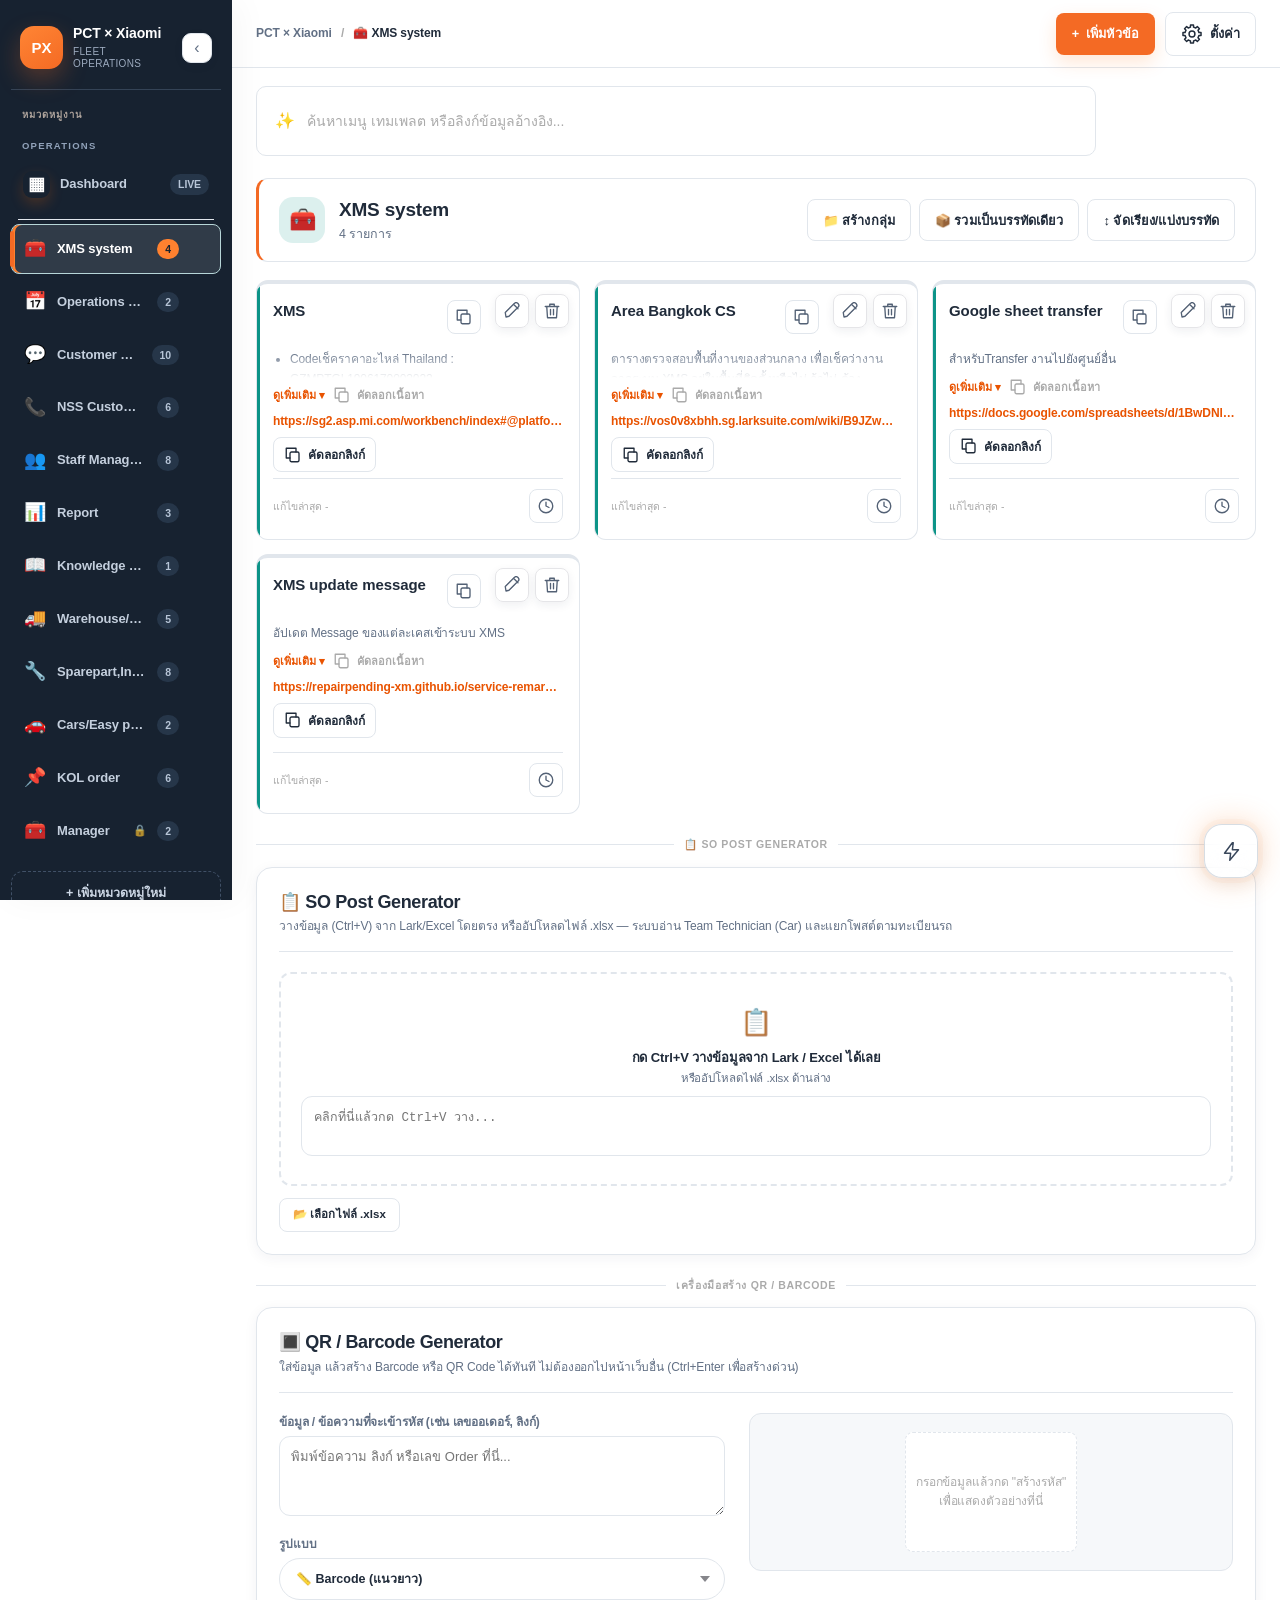
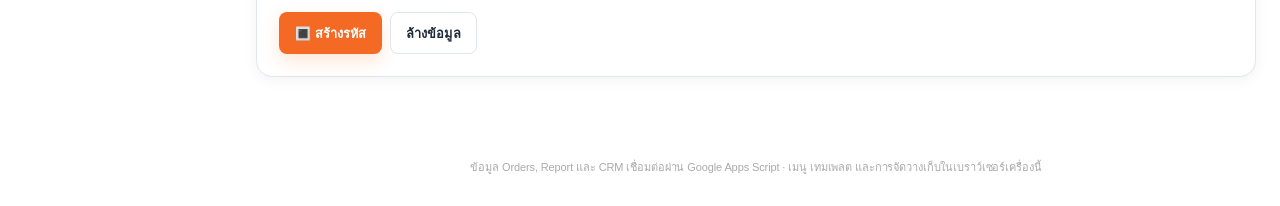
==== commit 204f3dac: "Publish November 13 catalog consistently across devices" ====
--- a/index.html
+++ b/index.html
@@ -805,11 +805,11 @@
 .fleet-map-actions{display:flex;flex-wrap:wrap;gap:10px;margin:14px 0}
 .fleet-map-preview{border:1px dashed #ccd5df;border-radius:8px;padding:24px;background:#f6f8fa;color:#627085}
 .fleet-map-preview iframe{display:block;width:100%;height:440px;border:0;background:#fff}
-.fleet-area-head{display:flex;align-items:center;justify-content:space-between;gap:12px;margin-bottom:12px}
+.fleet-area-head{display:flex;align-items:center;justify-content:flex-start;flex-wrap:wrap;gap:16px;margin-bottom:18px;padding-bottom:16px;border-bottom:1px solid #e8edf3}.fleet-area-head [data-map-edit]{display:inline-flex;align-items:center;justify-content:center;min-height:42px;padding:10px 18px;border:1px solid #ea580c;border-radius:12px;background:#f97316;color:#fff;font-size:13px;font-weight:750;text-decoration:none;box-shadow:0 4px 12px rgba(249,115,22,.2)}.fleet-area-head [data-map-edit]:hover{background:#ea580c}.fleet-area-head [data-map-edit]:focus-visible{outline:3px solid #fdba74;outline-offset:3px}
 .fleet-area-head h3{margin:0}.fleet-area-head p{margin:4px 0 0}
-.fleet-area-layout{display:grid;grid-template-columns:minmax(0,1fr) 260px;gap:16px;max-width:980px;margin:0 auto;align-items:start}
+.fleet-area-layout{display:grid;grid-template-columns:minmax(0,1fr) 280px;gap:20px;max-width:1040px;margin:0 auto;align-items:start}
 .fleet-area-layout .fleet-map-preview{padding:0;border:1px solid #dce3eb;border-radius:12px;overflow:hidden}
-.fleet-area-layout .fleet-map-preview img{display:block;width:100%;height:auto;max-height:480px;max-height:min(58vh,480px);object-fit:contain;vertical-align:middle}
+.fleet-area-layout .fleet-map-preview img{display:block;width:100%;height:auto;max-height:480px;max-height:min(65vh,480px);object-fit:contain;vertical-align:middle}
 .fleet-area-zones{padding:10px 14px;background:#fff;color:#172334;border:1px solid #dce3eb;border-radius:12px}
 .fleet-area-zones [data-zone-list]{display:block}
 .fleet-area-zones h4{margin:0;font-size:15px}.fleet-area-caption{font-size:12px!important;line-height:1.5;margin:6px 0!important;color:#536477}
@@ -1038,7 +1038,7 @@
 @media(max-width:640px){.kb-error-shell{padding:13px;margin-left:-4px;margin-right:-4px}.kb-error-head{align-items:center}.kb-error-head p{display:none}.kb-error-summary{grid-template-columns:auto minmax(0,1fr) auto;padding:11px 10px;gap:8px}.kb-error-code{min-width:50px;padding:5px 6px}.kb-error-actions{align-items:stretch;flex-direction:column}.kb-error-copy{min-height:42px}.kb-tabbar{overflow-x:auto}.kb-tab{min-width:max-content}}
 @media(max-width:640px){.kb-unified-head{align-items:flex-start;flex-direction:column}.kb-unified-counts{justify-content:flex-start}.kb-unified-list{grid-template-columns:1fr}.kb-unified-copy{min-width:44px}}
 </style>
-<script src="data/latest-site-data.js?v=20261104b"></script>
+<script src="data/latest-site-data.js?v=20261113"></script>
 <script src="data/postcode-zones.js?v=20261104"></script>
 <script>const ICON_OPTIONS = ['📅','💬','📊','🧰','👥','🚗','🛠️','📦','🧾','📍','🔧','💧','❄️','🧼','💰','📌','🗂️','🛡️','🔌','⚙️','📞','✅','⚠️','🏠','🧯','🔥','🌡️','🧊','📡','🪫','🔋','📋','🗃️','📁','🛒','🎯','⭐','🏷️','🧑‍🔧','🚚','🚀','🧠','🧪','🧭','🗓️','⏱️','🔔','🔒','🔓','🆘','❌','🟢','🟡','🔴','🔵','🟣','🟠','🧮','📈','📉','🛎️','🧹','🔩','🧱','🧑‍💼','👨‍🔧','👩‍🔧','🏢','🌬️','💡','🎨','🌟','🏆','💎','📝','🔍','🧩','🛰️','🗺️','🧳','🎁','🔗'];
 const COLOR_SWATCHES = ['#FF6900','#3b82f6','#16a34a','#d97706','#9333ea','#db2777','#0d9488','#ef4444','#0ea5e9','#1f2a44'];
@@ -1263,6 +1263,25 @@
 applySidebarCollapsed(collapsed);
 };
 }
+function pctApplyPublishedCatalog(parsed){
+if(!window.PCT_LATEST_SITE_DATA)return;
+const copy=value=>JSON.parse(JSON.stringify(value));
+const shared={categories:PUBLIC_DATA_PAYLOAD.categories,items:PUBLIC_DATA_PAYLOAD.items,layout:PUBLIC_DATA_PAYLOAD.layout||{},catalogGroups:PUBLIC_DATA_PAYLOAD.catalogGroups||[]};
+if(parsed){
+const previous={categories:parsed.categories||[],items:parsed.items||[],layout:parsed.layout||{},catalogGroups:parsed.catalogGroups||[]};
+if(JSON.stringify(previous)!==JSON.stringify(shared)){
+ try{
+  const key='pctCatalogBeforeSharedSync_v1';
+  const saved=JSON.parse(localStorage.getItem(key)||'null');
+  if(!saved||saved.targetExportedAt!==LATEST_DATA_EXPORT)localStorage.setItem(key,JSON.stringify({targetExportedAt:LATEST_DATA_EXPORT,previousExportedAt:parsed.dataExportedAt||null,...previous}));
+ }catch(error){showToast('สำรองเมนูเดิมในเครื่องไม่สำเร็จ — กำลังใช้เมนูส่วนกลางล่าสุด');}
+}
+}
+CATS=sanitizeCategories(copy(shared.categories));
+DATA=sanitizeCatalogItems(copy(shared.items));
+LAYOUT=copy(shared.layout);
+CATALOG_GROUPS=sanitizeCatalogGroups(copy(shared.catalogGroups));
+}
 function loadAll(){
 let parsed = null;
 try{
@@ -1339,6 +1358,8 @@
 CATALOG_GROUPS.push(group);group.memberIds.forEach(id=>groupedIds.add(id));
 });
 }
+// Published menus are shared by every browser; private cases and settings below remain local.
+pctApplyPublishedCatalog(parsed);
 CASES = sanitizeCases((useLatestDataExport && Array.isArray(PUBLIC_DATA_PAYLOAD.cases)) ? PUBLIC_DATA_PAYLOAD.cases : ((parsed && Array.isArray(parsed.cases)) ? parsed.cases : []));
 SHEET_CONFIG = useLatestDataExport ? {...SHEET_CONFIG, ...(PUBLIC_DATA_PAYLOAD.sheetConfig || {})} : ((parsed && parsed.sheetConfig) ? {...SHEET_CONFIG, ...parsed.sheetConfig} : SHEET_CONFIG);
 SHEET_CONFIG.webAppUrl = pctNormalizeSheetUrl(SHEET_CONFIG.webAppUrl);
@@ -1691,13 +1712,11 @@
 const totalCount = DATA.filter(d=>d.category===cat.id).length;
 banner.innerHTML = `<div class="left"><div class="badge">${cat.icon}</div><div><h2>${escapeHtml(cat.name)}</h2><div class="sub">${totalCount} รายการ</div></div></div>
 <div class="right-actions">
-${cat.id === 'ops' ? '<button class="postcode-zone-note-btn" id="postcodeZoneNoteBtn" type="button" title="หมายเหตุสีโซนรหัสไปรษณีย์" aria-label="ดูหมายเหตุสีโซนรหัสไปรษณีย์">ⓘ</button>' : ''}
 <button class="btn secondary" id="repackBtn">📦 รวมเป็นบรรทัดเดียว</button>
 <button class="btn secondary reorder-toggle${reorderMode?' on':''}" id="reorderBtn">${reorderMode ? '✓ เสร็จสิ้นการจัดเรียง' : '↕ จัดเรียง/แบ่งบรรทัด'}</button>
 </div>`;
 main.appendChild(banner);
-  const zoneNoteBtn = banner.querySelector('#postcodeZoneNoteBtn');
-  if(zoneNoteBtn) zoneNoteBtn.onclick = function(){openPostcodeZoneNote(zoneNoteBtn);};banner.querySelector('#reorderBtn').onclick = ()=>{ reorderMode = !reorderMode; render(); };
+banner.querySelector('#reorderBtn').onclick = ()=>{ reorderMode = !reorderMode; render(); };
 banner.querySelector('#repackBtn').onclick = ()=>{
 if(!confirm('รวมการ์ดทั้งหมดในหมวดหมู่นี้ไว้บรรทัดเดียว (ป้ายชื่อบรรทัดเดิมจะหายไป) ใช่หรือไม่?')) return;
 const flatIds = [];
@@ -1812,7 +1831,7 @@
 const panel=document.createElement('section');
 panel.className='fleet-map-panel';
 panel.setAttribute('aria-label','Appointment Area');
-panel.innerHTML='<div class="fleet-area-head"><h3>Appointment Area</h3><a class="btn secondary" data-map-edit target="_blank" rel="noopener noreferrer">เปิด Google Maps ↗</a></div><div class="fleet-area-layout"><div class="fleet-map-preview" data-map-preview></div><aside class="fleet-area-zones" aria-label="รายละเอียดโซน"><h4>โซนติดตั้ง · 39 รหัส</h4><div data-zone-list></div></aside></div>';
+panel.innerHTML='<div class="fleet-area-head"><h3>Appointment Area</h3><a class="btn" data-map-edit target="_blank" rel="noopener noreferrer">Google Mind Map ↗</a></div><div class="fleet-area-layout"><div class="fleet-map-preview" data-map-preview></div><aside class="fleet-area-zones" aria-label="Post Area"><h4>Post Area</h4><div data-zone-list></div></aside></div>';
 panel.querySelector('[data-map-edit]').href = mapUrl;
 const list=panel.querySelector('[data-zone-list]');
 (window.PCT_POSTCODE_ZONE_REFERENCE||[]).forEach(function(group){
@@ -1909,7 +1928,18 @@
 rows[targetRowIdx].ids.splice(insertIdx,0,dragId);
 saveLayout(); render();
 }
+function customerTemplateModelFirst(text){
+const lines=String(text||'').split('\n');
+const service=lines.findIndex(line=>/^Service Order\s*:/i.test(line.trim()));
+const model=lines.findIndex(line=>/^(Type|Model)\s*:/i.test(line.trim()));
+if(service<0 || model<0 || model===service+1) return String(text||'');
+const modelLine=lines.splice(model,1)[0];
+const serviceIndex=lines.findIndex(line=>/^Service Order\s*:/i.test(line.trim()));
+lines.splice(serviceIndex+1,0,modelLine);
+return lines.join('\n');
+}
 function buildCard(item, cat, countInRow, rowIdx, isSearchResult){
+if(cat.id==='cust') item={...item,desc:customerTemplateModelFirst(item.desc)};
 const card = document.createElement('div');
 card.className = 'card';
 card.dataset.id = item.id;
@@ -2597,7 +2627,15 @@
 no_answer:'No answer', waiting_confirm_date:'Waiting confirm date',
 transfer_case:'Transfer case'
 };
+const CRM_SURVEY_QUESTIONS_FRIDGE = [
+'มีปลั๊กไฟที่ใช้งานได้ มีสายกราวด์หรือไม่ (ใช้ปลั๊กเดิมได้หรือต้องเดินใหม่)',
+'ขนาดของพื้นที่ติดตั้ง กว้าง ยาว และ สูงเท่าไหร่',
+'จุดติดตั้งผ่านประตูหรือไม่ ขนาดกว้าง ยาว สูงเท่าไหร่ หากขนาดไม่พอ รบกวนลูกค้าเตรียมพื้นที่ให้ทีมช่างสามารถนำสินค้าเข้าไปติดตั้งได้',
+'มีข้อจำกัดจากนิติบุคคลหรือไม่ เวลาในการใช้เสียงได้กี่โมงถึงกี่โมง ติดตั้งวันเสาร์ได้ไหม (ที่จอดรถ / การขออนุญาตใช้ลิฟต์)',
+'คุณลูกค้าอยู่ที่หน้างานวันติดตั้งหรือไม่ (หากไม่อยู่แจ้งว่าทางช่างจะมีการติดตั้งที่หน้างานและวีดีโอคอลช่วงก่อนติดตั้งและหลังติดตั้งเพื่อให้ลูกค้าตรวจสอบ)'
+];
 function crmQuestionsFor(productType){
+if(productType === 'fridge') return CRM_SURVEY_QUESTIONS_FRIDGE;
 if(productType === 'washer') return CRM_SURVEY_QUESTIONS_WASHER;
 if(productType === 'repair') return CRM_SURVEY_QUESTIONS_REPAIR;
 return CRM_SURVEY_QUESTIONS_AIR;
@@ -2645,6 +2683,7 @@
 if(c.cls) lines.push(c.cls);
 if(c.customerType && c.customerType!=='general') lines.push(`Customer Type : ${c.customerType.toUpperCase()}`);
 lines.push(`Service Order : ${c.so||''}`);
+lines.push(`Type : ${c.model||''}`);
 lines.push(`Customer : ${c.customerName||''}`);
 lines.push(`Contact : ${c.phone||''}`);
 lines.push(`Secondary Contact : ${c.secondaryContact||'-'}`);
@@ -2652,7 +2691,6 @@
 lines.push(`Address : ${c.address||''}`);
 const expectedTime = [toDMY(c.apptDate), formatAppointmentTimeForPost(c.apptTime)].filter(Boolean).join('\t');
 lines.push(`Expected Time : ${expectedTime}`.trim());
-lines.push(`Type : ${c.model||''}`);
 lines.push(`Unit Count : ${c.unitCount||'1'}`);
 lines.push(`Customer request: ${c.customerRequest||'-'}`);
 lines.push(`Noted : ${c.noted||''}`);
@@ -2755,6 +2793,14 @@
 const lang = CRM_LINE_LANGUAGES[language] ? language : 'th';
 const greetingName = c.customerName ? `คุณ${c.customerName}` : 'คุณ..';
 const apptDMY = toDMY(c.apptDate);
+if(c.productType === 'fridge'){
+const messages={
+th:`เรียน${greetingName}\nService Order : ${c.so||''}\nModel : ${c.model||''}\nขอยืนยันนัดจัดส่งตู้เย็นวันที่ ${apptDMY||'-'} เวลา ${c.apptTime||'-'} ครับ\n\nรบกวนส่งรูปพื้นที่ติดตั้ง พร้อมขนาดกว้าง ยาว สูง ขนาดประตูทางผ่าน จุดปลั๊กไฟ และลิงก์ Google Maps\nหากประตูแคบกว่าตู้เย็น รบกวนนำประตูออกก่อนช่างเดินทางเข้าไป เนื่องจากทางเราเป็นเพียงผู้จัดส่ง\nกรุณาแจ้งข้อจำกัดนิติบุคคลและผู้ที่จะอยู่รับสินค้าหน้างาน`,
+en:`Dear ${c.customerName||'Customer'},\nService Order: ${c.so||''}\nModel: ${c.model||''}\nYour refrigerator delivery is scheduled for ${apptDMY||'-'} at ${c.apptTime||'-'}.\nPlease send photos and dimensions of the installation space (width, length, height), doorway clearance, electrical outlet and Google Maps location. If the doorway is too narrow, please remove the door before the delivery team arrives. Our team provides delivery only. Please confirm building restrictions and who will receive the refrigerator.`,
+zh:`尊敬的${c.customerName||'客户'}：\nService Order: ${c.so||''}\nModel: ${c.model||''}\n冰箱预约送货时间：${apptDMY||'-'} ${c.apptTime||'-'}。\n请提供安装空间照片及宽、长、高，通道门尺寸、电源插座照片和 Google Maps 位置。如门宽不足，请在送货人员到达前拆门，我们仅提供送货服务。请告知物业限制以及现场收货人。`
+};
+return messages[lang];
+}
 let body;
 if(lang === 'en'){
 const name = c.customerName || 'Customer';
@@ -2893,6 +2939,7 @@
 if(!response.ok || !payload || payload.ok!==true || !payload.data){ throw new Error((payload&&payload.message)||'ไม่พบ SO ในแท็บ Orders'); }
 const row = payload.data;
 crmDraft = Object.assign({}, crmDraft, row, {answers: Array.isArray(crmDraft.answers)?crmDraft.answers:new Array(10).fill(''),lineMessages:{}});
+if(/refrigerator|fridge|ตู้เย็น|冰箱/i.test(row.model||'')) crmDraft.productType='fridge';
 if(!Array.isArray(crmDraft.answers) || crmDraft.answers.length!==10) crmDraft.answers = new Array(10).fill('');
 crmEditingId = null;
 render();
@@ -2930,6 +2977,7 @@
 <select id="crmProductType" class="crm-dropdown-btn">
 <option value="air" ${c.productType==='air'?'selected':''}>🌬️ เครื่องปรับอากาศ (Air)</option>
 <option value="washer" ${c.productType==='washer'?'selected':''}>🧼 เครื่องซักผ้า (Washing Machine)</option>
+<option value="fridge" ${c.productType==='fridge'?'selected':''}>🧊 ตู้เย็น (Refrigerator)</option>
 <option value="repair" ${c.productType==='repair'?'selected':''}>🔧 ซ่อม (Repair AC&WM)</option>
 </select>
 </div>
@@ -3133,7 +3181,7 @@
 };
 // survey questions (product-specific)
 const qCount = crmQuestionsFor(c.productType).length;
-const ptLabel = c.productType==='washer' ? 'เครื่องซักผ้า' : (c.productType==='repair' ? 'งานซ่อม Repair AC&WM' : 'เครื่องปรับอากาศ');
+const ptLabel = c.productType==='fridge' ? 'ตู้เย็น' : c.productType==='washer' ? 'เครื่องซักผ้า' : (c.productType==='repair' ? 'งานซ่อม Repair AC&WM' : 'เครื่องปรับอากาศ');
 panel.querySelector('#crmSurveyTitle').textContent = `📋 แผงคำถามสำรวจหน้างาน ${qCount} ข้อ (${ptLabel})`;
 const surveyBox = panel.querySelector('#crmSurveyBox');
 crmQuestionsFor(c.productType).forEach((q,i)=>{
@@ -3373,7 +3421,7 @@
 crmCasePage = Math.min(Math.max(1, crmCasePage), totalPages);
 const pageRows = rows.slice((crmCasePage-1)*CRM_CASE_PAGE_SIZE, crmCasePage*CRM_CASE_PAGE_SIZE);
 const selCount = pageRows.filter(r=>selectedCaseIds.has(r.id)).length;
-const ptIcon = {air:'🌬️', washer:'🧼', repair:'🔧'};
+const ptIcon = {air:'🌬️', washer:'🧼', fridge:'🧊', repair:'🔧'};
 let html = `
 <div class="bulk-toolbar">
 <label class="bulk-selectall"><input type="checkbox" id="crmSelectAll" ${selCount===pageRows.length&&pageRows.length>0?'checked':''}> เลือกหน้านี้ (${pageRows.length})</label>
@@ -4637,13 +4685,13 @@
 if(p.clsLine) lines.push(p.clsLine);
 if(p.custTypeLine) lines.push(p.custTypeLine);
 lines.push(`Service Order : ${p.fields.so||''}`);
+lines.push(`Type : ${p.fields.type||''}`);
 lines.push(`Customer : ${p.fields.customer||''}`);
 lines.push(`Contact : ${p.fields.contact||''}`);
 lines.push(`Secondary Contact : ${p.fields.secondary||'-'}`);
 lines.push(`Line ID : ${p.fields.lineId||'-'}`);
 lines.push(`Address : ${p.fields.address||''}`);
 lines.push(`Expected Time : ${p.fields.expectedTime||''}`);
-lines.push(`Type : ${p.fields.type||''}`);
 lines.push(`Unit Count : ${p.fields.unitCount||'1'}`);
 lines.push(`Customer request: ${p.fields.custRequest||'-'}`);
 lines.push(`Noted : ${p.fields.noted||''}`);
